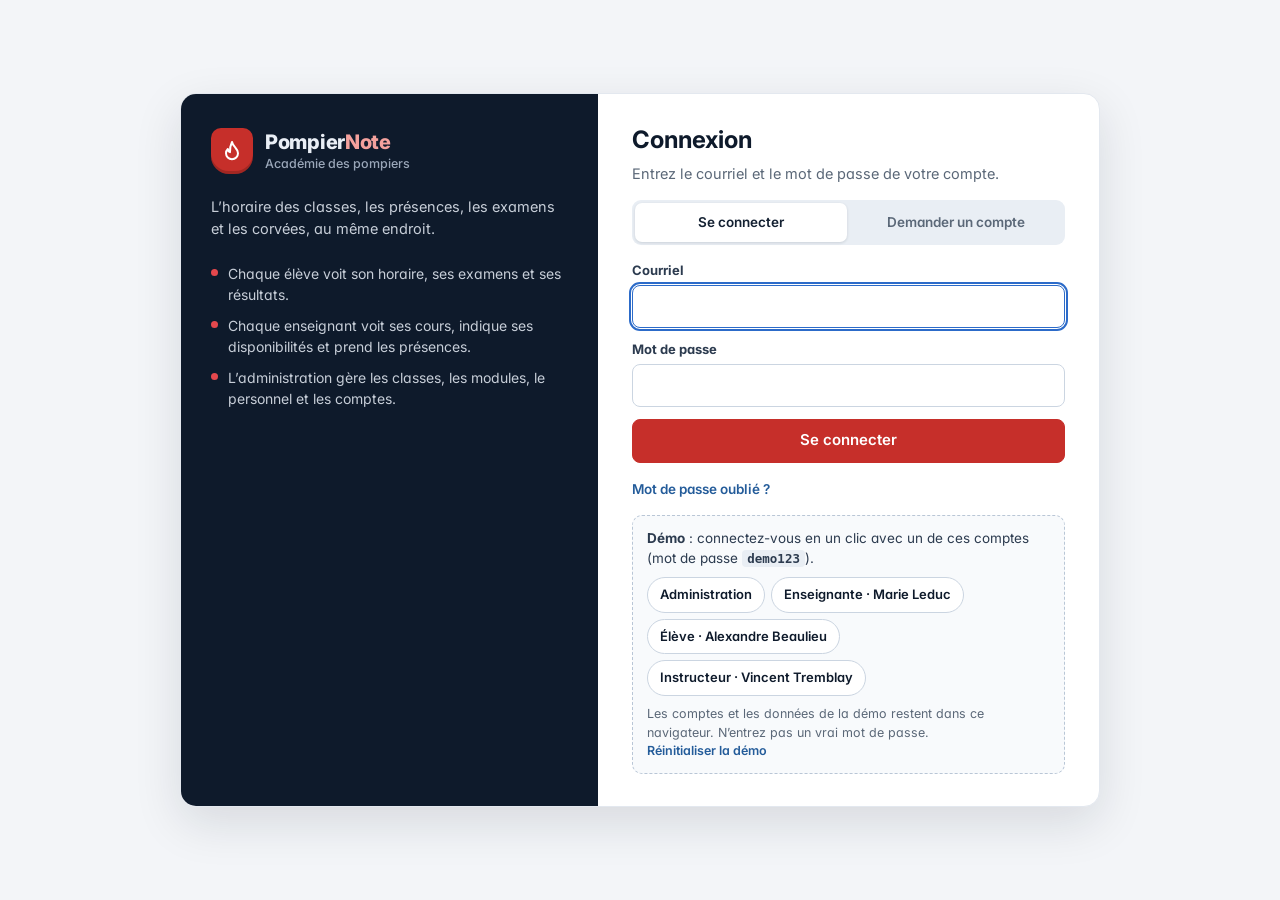
==== index.html @ ebeb412e "Stock : équipement prêté, matériel et inspections, consommables, ventes - Nouveau menu Stock (admini" ====
<!doctype html>
<html lang="fr">
<head>
<meta charset="utf-8">
<meta name="viewport" content="width=device-width,initial-scale=1,viewport-fit=cover">
<title>PompierNote</title>
<meta name="description" content="Horaire, présences, examens et stock de l’Académie des pompiers.">
</head>
<body>
<script src="config.js"></script>
<script src="site/connexion.js"></script>
<script type="module" src="site/firebase.js"></script>
<title>PompierNote</title>
<link rel="preconnect" href="https://fonts.googleapis.com">
<link rel="preconnect" href="https://fonts.gstatic.com" crossorigin>
<link rel="stylesheet" href="https://fonts.googleapis.com/css2?family=Inter:wght@400;500;600;700;800&amp;display=swap">
<style>
:root{
  /* PompierNote v2 : menu marine, fond gris très clair, cartes blanches à coins arrondis, un seul rouge. Thème clair seulement. */
  color-scheme:light;
  --side:#0E1A2B; --side-ink:#E9EEF5; --side-soft:#B9C4D3; --side-muted:#7F8DA3; --side-line:#1F2E44; --side-hover:#162539; --side-active:#1D2F4A;
  --bg:#F3F5F8; --surface:#FFFFFF; --surface-2:#F8FAFC; --head:#F8FAFC; --head-ink:#52627A; --row-ink:#16294A;
  --ink:#0E1A2B; --ink-2:#334256; --muted:#617086; --line:#E3E8EF; --line-2:#EDF1F6; --line-strong:#CBD4E0; --role:#0E1A2B; --role-bg:#EDF1F6;
  --accent:#C62F2A; --accent-hover:#AD2722; --accent-ink:#FFFFFF; --eyebrow:#617086; --today:#C62F2A; --focus:#2563EB;
  --ok:#17784E; --ok-bg:#DDF5E8; --warn:#93580C; --warn-bg:#FFEDCC; --bad:#B42F3A; --bad-bg:#FDE3E4; --info:#245C9A; --info-bg:#DFEBFC; --off:#5A6676; --off-bg:#E7EAEE;
  --font:"Inter",system-ui,-apple-system,"Segoe UI",Roboto,Arial,sans-serif;
  --r:12px; --r-sm:8px;
  --shadow-sm:0 1px 2px rgba(14,26,43,.05),0 1px 3px rgba(14,26,43,.07);
  --shadow:0 16px 48px rgba(14,26,43,.22);
}
*{box-sizing:border-box}
[hidden]{display:none!important}
body{margin:0;background:var(--bg);color:var(--ink);font:14px/1.5 var(--font);-webkit-font-smoothing:antialiased;font-feature-settings:"cv11"}
body.lock{overflow:hidden}
button,input,select,textarea{font:inherit;color:inherit}
button{cursor:pointer}
:focus-visible{outline:2px solid var(--focus);outline-offset:2px}
.ic{width:18px;height:18px;flex:none}
.vh{position:absolute;width:1px;height:1px;overflow:hidden;clip:rect(0 0 0 0);white-space:nowrap}
.k0{--card:#EDF4FE;--chip:#DCEAFD;--chip-ink:#275F9D;--bar:#7AA9E3}
.k1{--card:#FFF6E6;--chip:#FFEBC7;--chip-ink:#995D12;--bar:#E5A84B}
.k2{--card:#F5EFFE;--chip:#EADCFC;--chip-ink:#7043A5;--bar:#A982DB}
.k3{--card:#FDF0F6;--chip:#FBDCEC;--chip-ink:#A3326B;--bar:#DA7BA8}
.k4{--card:#F8F6E8;--chip:#F0EAC2;--chip-ink:#6F6311;--bar:#C2B04A}
.k5{--card:#EBF8F6;--chip:#D2F1EC;--chip-ink:#146C62;--bar:#4DB3A5}
.k6{--card:#EDF9F2;--chip:#D7F6E6;--chip-ink:#1C7951;--bar:#56B486}
.k7{--card:#F0F3F8;--chip:#E1E7F2;--chip-ink:#546C91;--bar:#9AA8BD}
.kx{--card:#FFF0F1;--chip:#FFE0E1;--chip-ink:#B1353F;--bar:#E26A70}
.role-chip{display:inline-flex;align-items:center;margin-left:6px;padding:1px 6px;border-radius:4px;font-size:11px;font-weight:700;background:#FFF1E0;color:#995D12;vertical-align:1px}
/* Coquille : menu marine à gauche, barre de titre blanche en haut, contenu sur fond gris très clair */
.app{display:grid;grid-template-columns:252px minmax(0,1fr);min-height:100vh;transition:grid-template-columns .22s ease}
.app.side-mini{grid-template-columns:72px minmax(0,1fr)}
@media (prefers-reduced-motion: reduce){.app{transition:none}}
.sidebar{background:var(--side);color:var(--side-ink);display:flex;flex-direction:column;padding:0 14px;position:sticky;top:0;height:100vh;overflow-y:auto;scrollbar-width:thin;scrollbar-color:var(--side-line) transparent}
.brand{display:flex;align-items:center;gap:12px;padding:22px 4px 18px;color:#FFFFFF;font-weight:800;font-size:17px;letter-spacing:-.01em;line-height:1.2;min-width:0}
.brand>div{min-width:0;overflow-wrap:anywhere}
.brand .bn{white-space:nowrap;font-size:18px;letter-spacing:-.015em}
.brand .bn i{font-style:normal;color:#F3A19D}
.brand small{display:block;margin-top:2px;font-size:12px;letter-spacing:0;color:var(--side-muted);font-weight:500;white-space:nowrap;overflow:hidden;text-overflow:ellipsis}
.brand-icon{width:40px;height:44px;border-radius:10px 10px 18px 18px;background:var(--accent);display:grid;place-items:center;flex:none;color:#FFFFFF;box-shadow:inset 0 -3px 0 rgba(0,0,0,.18)}
.brand-icon svg{width:22px;height:22px}
.ws-label{display:inline-flex;align-self:flex-start;margin:0 4px 6px;padding:3px 9px;border-radius:999px;background:var(--side-hover);color:var(--side-soft);letter-spacing:.08em;font-size:10.5px;font-weight:700;text-transform:uppercase}
.nav{list-style:none;margin:0;padding:0;display:flex;flex-direction:column;gap:2px}
.nav-sec{padding:16px 12px 6px;color:var(--side-muted);font-size:10.5px;font-weight:700;letter-spacing:.12em;text-transform:uppercase}
.nav-sec:first-child{padding-top:10px}
.nav button{position:relative;display:flex;align-items:center;gap:11px;width:100%;padding:9px 12px;border:0;border-radius:var(--r-sm);background:none;color:var(--side-soft);font-size:14px;font-weight:500;text-align:left}
.nav button .ic{opacity:.85}
.nav button:hover{background:var(--side-hover);color:#FFFFFF}
.nav button[aria-current="page"]{background:var(--side-active);color:#FFFFFF;font-weight:600}
.nav button[aria-current="page"] .ic{opacity:1;color:#F3A19D}
.nav button[aria-current="page"]::before{content:"";position:absolute;left:-14px;top:9px;bottom:9px;width:3px;border-radius:0 3px 3px 0;background:var(--accent)}
.person{border-top:1px solid var(--side-line);display:flex;align-items:center;gap:10px;padding:14px 4px 18px;font-size:12px;color:var(--side-ink)}
.person b{display:block;font-size:13px}
.person small{display:block;color:var(--side-muted);margin-top:2px;font-size:12px}
.content{min-width:0;padding:0 clamp(16px,2.4vw,32px) 56px;display:flex;flex-direction:column;gap:18px}
/* Menu rétractable */
.side-toggle{margin-top:auto;margin-bottom:6px;display:flex;align-items:center;gap:11px;width:100%;padding:9px 12px;border:0;border-radius:var(--r-sm);background:none;color:var(--side-muted);font-size:13px;text-align:left}
.nav+.side-toggle{margin-top:auto;padding-top:9px}
.side-toggle:hover{background:var(--side-hover);color:#FFFFFF}
.side-toggle .ic{transition:transform .2s}
.side-mini .sidebar{padding:0 10px}
.side-mini .brand{justify-content:center;padding-inline:0}
.side-mini .brand>div,.side-mini .ws-label,.side-mini .person>div,.side-mini .nav-sec{display:none}
.side-mini .nav button,.side-mini .side-toggle{justify-content:center;padding-inline:0;position:relative}
.side-mini .nav button>span,.side-mini .side-toggle>span{position:absolute;width:1px;height:1px;overflow:hidden;clip:rect(0 0 0 0);white-space:nowrap}
.side-mini .nav button[aria-current="page"]::before{left:-10px}
.side-mini .side-toggle .ic{transform:rotate(180deg)}
.side-mini .person{justify-content:center;padding-inline:0}
@media (prefers-reduced-motion: reduce){.side-toggle .ic{transition:none}}
/* Bandeau et profils */
.banner{display:flex;flex-wrap:wrap;align-items:center;justify-content:space-between;gap:12px 20px;background:var(--surface);border:1px solid var(--line);border-left:3px solid var(--accent);border-radius:var(--r);padding:12px 12px 12px 16px;box-shadow:var(--shadow-sm)}
.banner strong{display:block;font-size:15px;color:var(--ink)}
.banner p{margin:3px 0 0;color:var(--muted);font-size:13px}
.banner>div:first-child{min-width:0;flex:1 1 280px}
.roles{display:inline-flex;gap:3px;padding:3px;background:var(--role-bg);border-radius:10px}
.roles button{border:0;background:none;padding:8px 15px;border-radius:var(--r-sm);font-weight:600;font-size:14px;color:var(--muted)}
.roles button:hover{color:var(--ink)}
.roles button[aria-pressed="true"]{background:var(--role);color:#FFFFFF;box-shadow:var(--shadow-sm)}
/* Bandeau de démonstration (profils + données d’exemple) : se replie, le choix est retenu */
.demo{display:grid;grid-template-rows:1fr;transition:grid-template-rows .26s ease,opacity .2s ease,margin .26s ease}
.demo-in{min-height:0;overflow:hidden;display:flex;flex-direction:column;gap:12px;padding:1px 1px 3px}
.demo.is-hidden{grid-template-rows:0fr;opacity:0;margin-bottom:-18px;visibility:hidden;transition:grid-template-rows .26s ease,opacity .2s ease,margin .26s ease,visibility 0s .26s}
.demo.is-hidden .demo-in{padding:0}
.demo-hide{display:inline-flex;align-items:center;gap:7px;min-height:38px;padding:0 13px;border:1px solid var(--line);border-radius:var(--r-sm);background:var(--surface);color:var(--muted);font-size:13px;font-weight:600;flex:none}
.demo-hide:hover{color:var(--ink);border-color:var(--line-strong);background:var(--surface-2)}
.head-side{display:flex;flex-wrap:wrap;align-items:center;gap:8px 10px}
.demo-show{display:inline-flex;align-items:center;gap:6px;min-height:34px;padding:0 12px;border:1px solid var(--line);border-radius:999px;background:var(--surface);color:var(--muted);font-size:12px;font-weight:600}
.demo-show:hover{color:var(--ink);border-color:var(--line-strong)}
.demo-hide .ic,.demo-show .ic{width:15px;height:15px}
@media (prefers-reduced-motion: reduce){.demo,.demo.is-hidden{transition:none}}
.notices{display:flex;flex-direction:column;gap:8px}
.notices:empty{display:none}
.notice{display:flex;flex-wrap:wrap;align-items:center;gap:8px 16px;padding:11px 14px;border-radius:var(--r);border:1px solid var(--line);background:var(--surface);font-size:14px;box-shadow:var(--shadow-sm)}
.notice.warn{border-color:#F1D39C;background:#FFF8EA}
.notice p{margin:0;flex:1 1 280px;min-width:0}
.notice ul{margin:4px 0 0;padding-left:18px;flex-basis:100%}
/* Barre de titre : bande blanche en haut du contenu, titre à gauche, cloche et actions à droite */
.page-heading{display:flex;justify-content:space-between;align-items:center;gap:10px 20px;flex-wrap:wrap;margin:0 calc(-1 * clamp(16px,2.4vw,32px));padding:16px clamp(16px,2.4vw,32px);background:var(--surface);border-bottom:1px solid var(--line);min-height:72px}
.page-heading h1{margin:0;font-size:22px;font-weight:700;letter-spacing:-.015em;line-height:1.2;color:var(--ink);text-wrap:balance}
.page-heading p{margin:3px 0 0;color:var(--muted);font-size:13.5px}
/* Boutons et champs */
.btn{min-height:40px;padding:8px 15px;border:1px solid var(--line);border-radius:var(--r-sm);background:var(--surface);box-shadow:0 1px 2px rgba(14,26,43,.05);font-size:13.5px;font-weight:600;color:var(--ink);transition:background .12s,border-color .12s,box-shadow .12s;display:inline-flex;align-items:center;justify-content:center;gap:8px;white-space:nowrap}
.btn:hover{background:var(--surface-2);border-color:var(--line-strong)}
.btn.primary{background:var(--accent);border-color:var(--accent);color:var(--accent-ink);box-shadow:0 1px 2px rgba(198,47,42,.25),inset 0 1px 0 rgba(255,255,255,.12)}
.btn.primary:hover{background:var(--accent-hover);border-color:var(--accent-hover)}
.btn.danger{color:var(--bad);border-color:#EBB7BC;background:var(--surface)}
.btn.danger:hover{background:var(--bad-bg)}
.btn.ghost{border-color:transparent;background:none;box-shadow:none;color:var(--muted)}
.btn.ghost:hover{color:var(--ink);background:var(--role-bg)}
.btn.sm{min-height:34px;padding:6px 11px}
.btn:disabled{opacity:.45;cursor:not-allowed}
.btn .ic{width:16px;height:16px}
.icon-btn{width:40px;height:40px;border:1px solid var(--line);border-radius:var(--r-sm);box-shadow:0 1px 2px rgba(14,26,43,.05);background:var(--surface);display:inline-grid;place-items:center;color:var(--ink);flex:none}
.icon-btn:hover{background:var(--surface-2)}
.icon-btn:disabled{opacity:.4;cursor:not-allowed}
select,.search{min-height:40px;border:1px solid var(--line-strong);border-radius:var(--r-sm);background:var(--surface);padding:0 10px;font-size:14px;color:var(--ink);min-width:0;max-width:100%}
.search{padding-left:12px;width:260px}
select:hover,.search:hover{border-color:#B5C0CE}
.seg{display:inline-flex;gap:2px;padding:3px;background:var(--role-bg);border-radius:var(--r);flex-wrap:wrap}
.seg button{border:0;background:none;padding:7px 13px;border-radius:var(--r-sm);font-size:13px;font-weight:600;color:var(--muted)}
.seg button:hover{color:var(--ink)}
.seg button[aria-pressed="true"]{background:var(--surface);color:var(--ink);box-shadow:0 1px 2px rgba(14,26,43,.08),0 1px 4px rgba(14,26,43,.08)}
/* Barre d’outils */
.toolbar{display:flex;flex-wrap:wrap;align-items:center;gap:10px}
.toolbar .grow{flex:1 1 0}
.weeknav{display:flex;align-items:center;gap:8px;flex-wrap:wrap}
.range{min-height:40px;display:inline-flex;align-items:center;padding:0 14px;border:1px solid var(--line);border-radius:var(--r-sm);box-shadow:0 1px 2px rgba(14,26,43,.05);background:var(--surface);font-weight:700;font-size:14px;color:var(--ink);white-space:nowrap}
.summary{display:flex;flex-wrap:wrap;gap:4px 20px;margin:0;font-size:14px;color:var(--muted)}
.summary b{color:var(--ink);font-size:16px;margin-right:4px}
.summary .need b{color:var(--warn)}
/* Étiquettes */
.chip{display:inline-flex;align-items:center;padding:3px 9px;border-radius:999px;font-size:11.5px;font-weight:700;line-height:1.25;white-space:nowrap;background:var(--chip,#E1E7F2);color:var(--chip-ink,#546C91);font-variant-numeric:tabular-nums;flex:none}
.chip.ok{background:var(--ok-bg);color:var(--ok)}
.chip.warn{background:var(--warn-bg);color:var(--warn)}
.chip.bad,.chip.exam{background:var(--bad-bg);color:var(--bad)}
.chip.info{background:var(--info-bg);color:var(--info)}
.chip.off{background:var(--off-bg);color:var(--off)}
.chip.today{background:var(--accent);color:var(--accent-ink)}
/* Tableau de la semaine */
.week{display:grid;grid-template-columns:104px repeat(5,minmax(0,1fr));background:var(--surface);border:1px solid var(--line);border-radius:var(--r);overflow:hidden}
.wk-row{display:contents}
.wk-corner,.wk-day{background:var(--head);color:var(--head-ink);border-bottom:1px solid var(--line);padding:12px 6px;font-size:13px;font-weight:700;text-align:center}
.wk-corner{text-align:left;padding-left:12px;font-size:11px;text-transform:uppercase;letter-spacing:.06em}
.wk-day.is-today{box-shadow:inset 0 -3px var(--today)}
.wk-class{background:var(--surface-2);border-bottom:1px solid var(--line-2);padding:12px;display:flex;flex-direction:column;color:var(--row-ink);font-weight:700;font-size:17px;line-height:1.2;min-width:0;overflow-wrap:anywhere}
.wk-class small{color:var(--muted);font-size:11px;font-weight:500;margin-bottom:2px}
.day-head{font-size:16px}
.day-head small{text-transform:capitalize;font-size:12px;font-weight:700}
.day-head.is-today{box-shadow:inset 3px 0 var(--today)}
.wk-day.day-col{padding:0}
.day-pick{display:flex;flex-direction:column;align-items:center;justify-content:center;width:100%;height:100%;padding:12px 6px;border:0;background:none;font:inherit;font-weight:700;color:inherit;cursor:pointer}
.day-pick:hover{background:#E4ECF6}
.day-pick small{font-size:11px;font-weight:600;margin-top:2px}
.wk-day.day-col.on{background:#E8F0FA;box-shadow:inset 0 -3px var(--role)}
.wk-day-range{min-width:190px;text-transform:none}
.wk-cell{border-bottom:1px solid var(--line-2);border-left:1px solid var(--line-2);padding:8px;display:flex;flex-direction:column;gap:8px;min-width:0}
.wk-cell.is-today{background:#F9FBFF}
.week>.wk-row:last-child>*{border-bottom:0}
.cell-note{margin:0;padding:10px 6px;font-size:13px;color:#8E9AAB}
.cc{display:flex;flex-direction:column;gap:4px;width:100%;padding:9px 11px 10px;border:1px solid transparent;border-left:3px solid var(--bar,#9AA8BD);border-radius:var(--r-sm);background:var(--card,#F1F4F9);text-align:left;color:var(--ink);min-width:0;transition:border-color .15s,box-shadow .15s}
button.cc:hover{border-top-color:#C8D3DF;border-right-color:#C8D3DF;border-bottom-color:#C8D3DF;box-shadow:0 2px 8px rgba(20,33,50,.09)}
.cc-top{display:flex;flex-wrap:wrap;align-items:center;justify-content:space-between;gap:3px 8px}
.cc-time{font-size:12.5px;font-weight:700;color:var(--chip-ink,var(--muted));font-variant-numeric:tabular-nums;white-space:nowrap}
.cc-kind{padding:2px 8px;border-radius:999px;background:var(--chip,#E1E7F2);color:var(--chip-ink,#546C91);font-size:11px;font-weight:700;line-height:1.3;white-space:nowrap}
.cc-foot{display:flex;flex-wrap:wrap;align-items:center;gap:4px 8px;margin-top:4px;padding-top:6px;border-top:1px solid rgba(20,33,50,.08)}
.cc-st{display:inline-flex;align-items:center;gap:6px;font-size:12px;font-weight:600;color:var(--muted);white-space:nowrap}
.cc-st::before{content:"";width:7px;height:7px;border-radius:50%;background:currentColor;flex:none}
.cc-st.ok{color:var(--ok)}
.cc-st.warn{color:var(--warn)}
.cc-st.info{color:var(--info)}
.cc-st.bad{color:var(--bad)}
.cc-flag{margin-left:auto;padding:1px 7px;border:1px solid var(--line-strong);border-radius:5px;background:rgba(255,255,255,.65);font-size:11px;font-weight:700;color:var(--ink-2);white-space:nowrap}
.cc-st+.cc-flag,.cc-flag+.cc-flag{margin-left:0}
.cc-tags{display:flex;flex-wrap:wrap;gap:4px;align-items:center}
.cc strong{font-size:14px;font-weight:700;line-height:1.3;color:var(--ink);overflow-wrap:break-word;margin-top:2px}
.cc-meta{font-size:12.5px;color:var(--muted);line-height:1.35;overflow-wrap:anywhere}
.cc.cancelled{background:#F2F3F5}
.cc.cancelled strong{text-decoration:line-through;color:var(--muted)}
.cc.offday{background:#F0F3F8}
.cc.exam{background:#FFF0F1}
@media (prefers-reduced-motion: reduce){.cc{transition:none}}
.daytabs{display:none;grid-template-columns:repeat(5,minmax(0,1fr));gap:6px}
.daytabs.show{display:grid}
.daytabs button{display:flex;flex-direction:column;align-items:center;padding:7px 4px;border:1px solid var(--line);border-radius:var(--r-sm);background:var(--surface);color:var(--muted);font-size:12px;min-width:0}
.daytabs strong{font-size:18px;color:var(--ink);line-height:1.15}
.daytabs button[aria-pressed="true"]{background:var(--role);border-color:var(--role);color:#FFFFFF}
.daytabs button[aria-pressed="true"] strong{color:#FFFFFF}
.daytabs .is-today:not([aria-pressed="true"]){border-color:var(--today)}
.daytabs .mark{width:6px;height:6px;border-radius:50%;background:var(--ok);margin-top:3px}
/* Panneaux, tableaux, indicateurs */
.panels{display:grid;grid-template-columns:repeat(auto-fit,minmax(min(100%,300px),1fr));gap:12px;align-items:start}
.panel,.page-panel{background:var(--surface);border:1px solid var(--line);border-radius:var(--r);padding:18px 20px;min-width:0;box-shadow:var(--shadow-sm)}
.page-panel{display:flex;flex-direction:column;gap:16px}
.narrow{max-width:860px}
.panel h2{margin:0 0 12px;font-size:15px;font-weight:700;letter-spacing:-.005em;color:var(--ink)}
.panel p{margin:0 0 8px}
.big{font-weight:700;font-size:30px;line-height:1;margin:0 0 8px;font-variant-numeric:tabular-nums}
.big span{font-size:18px;color:var(--muted)}
.meter{height:7px;background:var(--role-bg);border-radius:999px;overflow:hidden;margin-bottom:8px}
.meter i{display:block;height:100%;background:var(--ok)}
.kpis{display:grid;grid-template-columns:repeat(auto-fit,minmax(min(100%,170px),1fr));gap:12px}
.kpi{background:var(--surface);border:1px solid var(--line);border-radius:var(--r);padding:16px 18px;min-width:0;box-shadow:var(--shadow-sm)}
.kpi span{display:block;font-size:11px;font-weight:700;text-transform:uppercase;letter-spacing:.09em;color:var(--muted)}
.kpi b{display:block;font-size:28px;margin-top:6px;color:var(--ink);font-variant-numeric:tabular-nums;line-height:1.1}
.kpi small{display:block;color:var(--muted);font-size:13px;margin-top:3px}
.kpi.need b{color:var(--warn)}
.tbl-wrap{overflow-x:auto;background:var(--surface);border:1px solid var(--line);border-radius:var(--r);box-shadow:var(--shadow-sm)}
table.tbl{width:100%;border-collapse:collapse;min-width:640px}
.tbl th{background:var(--head);color:var(--head-ink);font-size:11px;font-weight:600;text-transform:uppercase;letter-spacing:.07em;text-align:left;padding:11px 20px;border-bottom:1px solid var(--line);white-space:nowrap}
.tbl td{padding:12px 20px;border-bottom:1px solid var(--line-2);vertical-align:middle;font-size:14.5px}
.tbl tr:last-child td{border-bottom:0}
.tbl tr.row-link{cursor:pointer}
.tbl tr.row-link:hover td{background:var(--surface-2)}
.tbl tr.row-link:hover .link{text-decoration:underline}
.tbl .num{text-align:right;font-variant-numeric:tabular-nums;white-space:nowrap}
.tbl th.num{text-align:right}
.tbl select{min-height:34px;font-size:13px}
.hr-tbl th,.hr-tbl td{padding-left:12px;padding-right:12px}
.hr-tbl th:first-child,.hr-tbl td:first-child{padding-left:20px}
.hr-tbl th.on,.hr-tbl td.on{background:var(--role-bg)}
.hr-tbl tr.row-link:hover td.on{background:var(--role-bg)}
.hr-m{border:0;background:none;font:inherit;color:inherit;text-transform:inherit;letter-spacing:inherit;padding:5px 8px;margin:-5px -8px;border-radius:var(--r-sm);cursor:pointer}
.hr-m:hover{background:var(--surface)}
.hr-m[aria-pressed="true"]{background:var(--surface);color:var(--ink);box-shadow:inset 0 0 0 1px var(--role)}
.hr-tot td{font-weight:700;background:var(--head);border-top:1px solid var(--line)}
.hr-tot td.on{background:var(--role-bg)}
.bell{position:relative;width:40px;height:40px;border:1px solid var(--line);border-radius:var(--r-sm);box-shadow:0 1px 2px rgba(14,26,43,.05);background:var(--surface);display:inline-grid;place-items:center;color:var(--ink-2);flex:none}
.bell:hover{background:var(--surface-2);color:var(--ink)}
.bell .ic{width:19px;height:19px}
.bell-n{position:absolute;top:-5px;right:-5px;min-width:19px;height:19px;padding:0 5px;border-radius:999px;background:var(--bad);color:#FFFFFF;font-size:11.5px;font-weight:700;font-style:normal;line-height:19px;text-align:center}
.nf-list{list-style:none;margin:0;padding:0;display:flex;flex-direction:column;gap:8px}
.nf-row{display:flex;flex-direction:column;gap:6px;width:100%;padding:12px 14px;border:1px solid var(--line);border-radius:var(--r);background:var(--surface);text-align:left;font:inherit;color:var(--ink);cursor:pointer}
.nf-row:hover{background:var(--surface-2)}
.nf-row.new{border-color:var(--role);box-shadow:inset 3px 0 0 var(--role)}
.nf-h{display:flex;align-items:center;justify-content:space-between;gap:10px}
.nf-h small{font-size:12.5px;color:var(--muted);white-space:nowrap}
.nf-tx{font-size:14.5px;line-height:1.4}
#print-root{display:none}
@media print{body.printing{background:#fff}body.printing>*:not(#print-root){display:none!important}body.printing>#print-root{display:block}}
.pr-btns{display:flex;flex-wrap:wrap;gap:8px}
.cp-box{margin-top:16px;padding-top:14px;border-top:1px solid var(--line-2)}
.link{background:none;border:0;padding:0;font-weight:700;color:var(--ink);text-align:left}
.link:hover{text-decoration:underline;color:var(--head-ink)}
.help{font-size:13px;color:var(--muted);margin:0}
.muted{color:var(--muted)}
.sm{font-size:13px}
.list{display:flex;flex-direction:column}
.lrow{display:grid;grid-template-columns:62px minmax(0,1fr) auto;gap:10px;align-items:center;width:100%;padding:10px 0;background:none;border:0;text-align:left;color:var(--ink)}
.lrow+.lrow{border-top:1px solid var(--line-2)}
button.lrow:hover .ti{text-decoration:underline}
.lrow.cancelled .ti{text-decoration:line-through;color:var(--muted)}
.when{font-weight:700;font-size:15px;line-height:1.1;font-variant-numeric:tabular-nums}
.when small{display:block;font-weight:400;font-size:12px;color:var(--muted);margin-top:2px}
.what{min-width:0;display:flex;flex-direction:column;gap:2px}
.what .ti{font-weight:700;font-size:14px}
.what .sub{color:var(--muted);font-size:13px}
.next{display:flex;flex-direction:column;gap:6px}
.next .nx-t{font-weight:700;font-size:22px;line-height:1.2;margin:0;text-wrap:balance}
.next .nx-w{font-weight:600;color:var(--ink-2)}
.tl{list-style:none;margin:0;padding:0}
.tl li{display:grid;grid-template-columns:52px minmax(0,1fr) auto;gap:16px;align-items:center;padding:10px 0;border-top:1px solid var(--line-2)}
.tl li:first-child{border-top:0}
.tl .d{font-weight:700;font-variant-numeric:tabular-nums}
.tl .d small{display:block;color:var(--muted);font-weight:400;font-size:12px}
.tl .t{min-width:0}
.tl .t b{display:block;font-size:15px}
.tl .t span{color:var(--muted);font-size:13px}
.tl li.past{opacity:.55}
.empty{padding:40px 20px;text-align:center;background:var(--surface);border:1px dashed var(--line-strong);border-radius:var(--r)}
.empty h2{font-size:19px;font-weight:700;letter-spacing:-.01em;margin:0 0 6px}
.empty p{margin:0 auto 14px;max-width:52ch;color:var(--muted)}
.steps{text-align:left;max-width:52ch;margin:0 auto 18px;padding-left:22px;display:flex;flex-direction:column;gap:6px}
.row{display:flex;flex-wrap:wrap;gap:8px;align-items:center}
.empty .row{justify-content:center}
.two{display:grid;grid-template-columns:minmax(0,1.4fr) minmax(0,1fr);gap:14px;align-items:start}
.stackp{display:flex;flex-direction:column;gap:14px;min-width:0}
/* Les grands blocs blancs ont la même ombre légère que les panneaux */
.boardbox,.cl-list,.xm-tile,.md-m,.fiche-list,.ctl{box-shadow:var(--shadow-sm)}
/* Tiroir */
.scrim{position:fixed;inset:0;background:rgba(20,33,50,.45);z-index:20}
.drawer{position:fixed;top:0;right:0;bottom:0;width:min(560px,100%);background:var(--surface);z-index:21;overflow-y:auto;box-shadow:var(--shadow);animation:slide .18s ease-out;display:flex;flex-direction:column}
@keyframes slide{from{transform:translateX(24px);opacity:.6}to{transform:none;opacity:1}}
@media (prefers-reduced-motion: reduce){.drawer{animation:none}}
.dr-top{display:flex;align-items:flex-start;gap:12px;justify-content:space-between;padding:calc(20px + env(safe-area-inset-top,0px)) 24px 0}
.dr-tt{min-width:0}
.eyebrow{margin:0;font-weight:700;text-transform:uppercase;letter-spacing:.14em;color:var(--eyebrow);font-size:11px}
.dr-top h2{margin:6px 0 0;font-weight:700;font-size:22px;line-height:1.2;display:flex;align-items:center;gap:8px;flex-wrap:wrap;color:var(--ink)}
.dr-sub{margin:6px 0 0;color:var(--muted);font-size:14px}
.dr-body{padding:18px 24px 24px;display:flex;flex-direction:column;gap:16px;flex:1}
.dr-sec{display:flex;flex-direction:column;gap:8px}
.dr-sec h3,.dr-h3{margin:0;font-weight:700;font-size:16px}
.dr-foot{position:sticky;bottom:0;background:var(--surface);border-top:1px solid var(--line);padding:12px 24px calc(12px + env(safe-area-inset-bottom,0px));display:flex;gap:8px 10px;flex-wrap:wrap;align-items:center;z-index:2}
.dr-foot p{margin:0;flex:1 1 200px;font-size:14px}
.state{font-size:13px;color:var(--muted)}
.state.dirty{color:var(--warn);font-weight:700}
.sess-box{border:1px solid var(--line);border-radius:var(--r);padding:12px 14px;display:flex;flex-direction:column;gap:10px;background:var(--surface-2)}
.sess-box p{margin:0}
.sess-box .per-lg{font-weight:700;font-size:16px}
.sb-head{display:flex;flex-direction:column;gap:7px}
.sb-chips{display:flex;flex-wrap:wrap;gap:6px}
.sb-chips .chore-chip{margin-left:0}
.sb-facts{grid-template-columns:repeat(auto-fit,minmax(130px,1fr));gap:10px 14px}
.sb-facts dd{font-size:14px}
.sb-h3{margin:6px 0 0;padding-top:10px;border-top:1px solid var(--line);font-size:12px;font-weight:700;text-transform:uppercase;letter-spacing:.07em;color:var(--muted)}
.facts{display:grid;grid-template-columns:1fr 1fr;gap:14px 16px;margin:0}
.facts dt{font-size:11px;text-transform:uppercase;letter-spacing:.1em;color:var(--muted);font-weight:700}
.facts dd{margin:3px 0 0;font-weight:700;font-size:15px;overflow-wrap:anywhere}
.wlist{list-style:none;margin:0;padding:0;display:flex;flex-direction:column;gap:5px;font-variant-numeric:tabular-nums}
.wlist li{display:flex;gap:10px}
.wlist .d{font-weight:700;min-width:44px}
/* Présences */
.att-sum{display:flex;flex-wrap:wrap;gap:6px}
.att-list{list-style:none;margin:0;padding:0;display:flex;flex-direction:column}
.att-list li{display:flex;align-items:center;gap:10px;padding:8px 0;border-top:1px solid var(--line-2)}
.att-list li:first-child{border-top:0}
.att-list .nm{flex:1;min-width:0;font-weight:600;font-size:15px;overflow-wrap:anywhere}
.att-list .nm small{display:block;font-weight:400;font-size:12px;color:var(--muted)}
.att-btns{display:inline-flex;gap:4px;flex:none;flex-wrap:wrap;justify-content:flex-end}
.ab{font-weight:700;font-size:13px;border:1px solid var(--line);background:var(--surface);color:var(--muted);border-radius:var(--r-sm);padding:6px 9px;min-width:36px}
.ab:hover{color:var(--ink);border-color:var(--line-strong)}
.ab .abbr{display:none}
.ab-P[aria-pressed="true"]{background:var(--ok);border-color:var(--ok);color:#FFFFFF}
.ab-A[aria-pressed="true"]{background:var(--bad);border-color:var(--bad);color:#FFFFFF}
.ab-R[aria-pressed="true"],.ab-C[aria-pressed="true"]{background:var(--warn);border-color:var(--warn);color:#FFFFFF}
.ab-M[aria-pressed="true"],.ab-F[aria-pressed="true"]{background:var(--info);border-color:var(--info);color:#FFFFFF}
/* Formulaires */
form{display:flex;flex-direction:column;gap:12px;margin:0}
.field{display:flex;flex-direction:column;gap:5px;font-size:13px;color:var(--ink-2);font-weight:600;min-width:0}
.field input,.field select,.field textarea{border:1px solid var(--line-strong);border-radius:var(--r-sm);background:var(--surface);padding:9px 10px;font-size:15px;font-weight:400;color:var(--ink);width:100%;min-width:0;min-height:40px}
.field textarea{min-height:76px;resize:vertical}
fieldset{border:1px solid var(--line);border-radius:var(--r);padding:8px 12px 12px;margin:0;min-width:0;display:flex;flex-direction:column;gap:10px}
legend{font-size:13px;color:var(--ink-2);font-weight:600;padding:0 4px}
.grid2{display:grid;grid-template-columns:1fr 1fr;gap:10px}
.grid-code{display:grid;grid-template-columns:minmax(0,1fr) 110px;gap:10px}
.slot{display:grid;grid-template-columns:1.3fr 1fr 1fr 1fr auto;gap:8px;align-items:end}
.slot-times{grid-column:1/-1;display:grid;grid-template-columns:repeat(2,minmax(0,170px));gap:8px}
.swatches{display:flex;flex-wrap:wrap;gap:8px}
.sw{position:relative;cursor:pointer;display:inline-flex}
.sw input{position:absolute;inset:0;opacity:0;margin:0;cursor:pointer}
.sw-dot{display:block;width:28px;height:28px;border-radius:50%;background:var(--chip-ink);border:3px solid var(--surface);box-shadow:0 0 0 1px var(--line-strong)}
.sw input:checked+.sw-dot{box-shadow:0 0 0 2px var(--ink)}
.sw input:focus-visible+.sw-dot{outline:2px solid var(--focus);outline-offset:3px}
.inline-add{flex-direction:row;flex-wrap:wrap;align-items:flex-end;gap:8px}
.inline-add .field{flex:1 1 170px}
.form-err{color:var(--bad);font-size:14px;margin:0;font-weight:700}
.t-head{display:flex;align-items:center;justify-content:space-between;gap:8px;flex-wrap:wrap}
.plist{list-style:none;margin:0;padding:0;display:flex;flex-direction:column}
.plist li{display:flex;align-items:center;justify-content:space-between;gap:8px;padding:6px 0;border-top:1px solid var(--line-2);font-size:14px}
.plist li:first-child{border-top:0}
.x{width:30px;height:30px;border:1px solid transparent;border-radius:var(--r-sm);background:none;color:var(--muted);font-size:18px;line-height:1;flex:none}
.x:hover{border-color:var(--line-strong);color:var(--bad)}
.confirm{display:flex;flex-direction:column;gap:8px;padding:10px 12px;border-radius:var(--r);background:#FFF5F5;border:1px solid #F1C4C8}
.confirm p{margin:0;font-size:14px}
.sec-title{margin:0;font-size:16px;font-weight:700}
.access{list-style:none;margin:0;padding:0;display:flex;flex-direction:column;gap:8px;font-size:14px}
.access li{display:grid;grid-template-columns:120px minmax(0,1fr);gap:10px}
/* Bande d’agrandissement (reprise de l’Encyclopédie de Sky-Helper) : ▶ agrandit, ◀ réduit */
.boardbox{display:flex;background:var(--surface);border:1px solid var(--line);border-radius:var(--r);overflow:hidden}
.boardbox>.week{flex:1;min-width:0;border:0;border-radius:0}
.expander{display:flex;align-items:center;justify-content:center;gap:8px;width:32px;flex:none;border:0;border-right:1px solid var(--line);background:var(--surface-2);color:var(--ink-2);padding:0}
.expander:hover{background:var(--head);color:var(--ink)}
.exp-arrow{width:14px;height:14px;transition:transform .2s}
.expander[aria-expanded="true"] .exp-arrow{transform:rotate(180deg)}
.expander .lbl{display:none;font-size:13px;font-weight:700}
.tstart,.xtag{display:none}
.cc-title{display:flex;align-items:baseline;gap:6px;min-width:0}
.week.compact .cc{display:grid;grid-template-columns:minmax(0,1fr) auto auto;align-items:center;gap:3px 6px;padding:6px 9px 7px}
.week.compact .cc-tags,.week.compact .cc-meta,.week.compact .cc-foot,.week.compact .cc-note{display:none}
.week.compact .cc-top{grid-column:1/3;grid-row:1;justify-content:flex-start;flex-wrap:nowrap;gap:6px;min-width:0}
.week.compact .cc-tr{margin-left:0}
.week.compact .cc-time{font-size:11.5px}
.week.compact .cc-kind{padding:0 6px;font-size:10px;line-height:1.55}
.week.compact .cc-title{grid-column:1/-1;grid-row:2;min-width:0}
.week.compact .cc.offday strong{grid-column:1/-1;grid-row:2}
.week.compact .cc strong{margin:0;font-size:13px;white-space:nowrap;overflow:hidden;text-overflow:ellipsis;min-width:0}
.week.compact .cc[data-st]::after{content:"";grid-column:3;grid-row:1;width:8px;height:8px;border-radius:50%}
.week.compact .cc[data-st="done"]::after{background:var(--ok)}
.week.compact .cc[data-st="todo"]::after,.week.compact .cc[data-st="partial"]::after{background:var(--warn)}
.week.compact .wk-cell{gap:4px;padding:5px}
.week.compact .wk-class{padding:8px 12px;font-size:15px}
.week.compact .cell-note{padding:5px 6px}
.week.compact .cell-add{padding:3px}
.cc.enter{animation:card-in .2s ease-out both}
@keyframes card-in{from{opacity:0;transform:translateY(4px)}to{opacity:1;transform:none}}
@media (prefers-reduced-motion: reduce){.exp-arrow{transition:none}.cc.enter{animation:none}}
/* Statuts d’un cours (style Pronote) : étiquette en bas à droite, carte grisée */
.cc.has-badge{position:relative;background:#F2F3F5;--bar:#B8C0CC;--chip:#E3E6EB;--chip-ink:#5E6B7D;padding-bottom:34px}
.cc.has-badge strong{text-decoration:none}
.cc.cancelled strong{color:var(--ink-2)}
.cc-badge{position:absolute;right:0;bottom:0;padding:4px 10px;border-radius:var(--r-sm) 0 7px 0;font-size:12px;font-weight:700;line-height:1.3;color:#FFFFFF;white-space:nowrap}
.cc-badge.bad{background:#E5484D}
.cc-badge.info{background:#3B9BD9}
.cc-note{font-size:12.5px;font-weight:600;color:var(--info);line-height:1.35}
.week.compact .cc.has-badge{padding-bottom:7px}
.week.compact .cc.has-badge .cc-title{grid-column:1}
.week.compact .cc-badge{position:static;grid-column:2/4;grid-row:2;padding:1px 6px;border-radius:4px;font-size:10px}
.week.compact .cc.has-badge[data-st]::after{display:none}
/* Comptes et profils */
.av{width:34px;height:34px;border-radius:50%;background:#2C4F78;color:#FFFFFF;display:inline-grid;place-items:center;flex:none;font-size:12px;font-weight:700;overflow:hidden}
.av img{width:100%;height:100%;object-fit:cover;display:block}
.av.lg{width:72px;height:72px;font-size:24px}
.person-btn{display:flex;align-items:center;gap:10px;width:100%;min-width:0;padding:6px;margin:-6px;border:0;border-radius:var(--r-sm);background:none;color:inherit;text-align:left;font:inherit}
.person-btn:hover,.person-btn[aria-current="page"]{background:var(--side-hover)}
.pinfo{min-width:0}
.pinfo b,.pinfo small{overflow:hidden;text-overflow:ellipsis;white-space:nowrap}
.side-mini .person .pinfo{display:none}
.side-mini .person-btn{justify-content:center;margin:0}
.who{display:flex;align-items:center;gap:10px;min-width:0}
.who b{display:block;font-size:14px}
.who small{display:block;font-size:12.5px;color:var(--muted);font-weight:400}
.acc-how .steps{margin:0;max-width:none;font-size:14px}
.prof-head{display:flex;flex-wrap:wrap;align-items:center;gap:14px 18px}
.prof-id{flex:1 1 260px;min-width:0}
.panel.prof-head .prof-id h2{margin:0;font-size:22px;font-weight:700;line-height:1.2;letter-spacing:0;text-transform:none;color:var(--ink)}
.prof-chips{display:flex;flex-wrap:wrap;align-items:center;gap:6px;margin:7px 0 6px}
.prof-chips .role-chip{margin:0}
.pf-pick{flex:0 1 280px}
.pick-list{list-style:none;margin:0;padding:0;display:flex;flex-direction:column;gap:6px}
.pick-person,.pick-sel{display:flex;align-items:center;gap:10px;width:100%;padding:8px 10px;border:1px solid var(--line);border-radius:var(--r-sm);background:var(--surface);text-align:left;color:var(--ink)}
.pick-person:hover{border-color:var(--line-strong);background:var(--surface-2)}
.pick-person b,.pick-sel b{display:block;font-size:14px}
.pick-person small,.pick-sel small{display:block;font-size:12.5px;color:var(--muted);font-weight:400}
.pick-sel{background:#F2F6FB;border-color:#B9CBE0}
.pick-sel>span:not(.av){flex:1;min-width:0}
.acc-list{display:flex;flex-direction:column;list-style:none;margin:0;padding:0}
.acc-list li{display:flex;justify-content:space-between;gap:10px;padding:7px 0;border-top:1px solid var(--line-2);font-size:14px}
.acc-list li:first-child{border-top:0}
.need-t{color:var(--warn)}
/* Classes : cartes */
.cl-list{container-type:inline-size;background:var(--surface);border:1px solid var(--line);border-radius:var(--r);overflow:hidden}
.cl-cols{display:grid;grid-template-columns:minmax(0,1.4fr) minmax(0,1.6fr) 64px minmax(0,1fr) minmax(0,.9fr) 124px 132px;align-items:center;column-gap:18px}
.cl-hd{padding:11px 22px;background:var(--head);border-bottom:1px solid var(--line);color:var(--head-ink);font-size:11.5px;font-weight:700;text-transform:uppercase;letter-spacing:.06em;white-space:nowrap}
.cl-hd .n{text-align:center}
.cl-row{padding:16px 22px;border-top:1px solid var(--line-2);cursor:pointer;transition:background-color .12s}
.cl-hd+.cl-row{border-top:0}
.cl-row:hover{background:var(--surface-2)}
.cl-row:focus-visible{outline:3px solid var(--focus);outline-offset:-3px}
.cl-c{display:flex;align-items:center;gap:12px;min-width:0}
.cl-num{width:48px;height:48px;border-radius:var(--r);background:var(--role);color:#FFFFFF;display:grid;place-items:center;flex:none;font-size:18px;font-weight:700;font-variant-numeric:tabular-nums}
.cl-name{display:flex;flex-direction:column;gap:3px;min-width:0}
.cl-name b{font-size:18px;line-height:1.2;color:var(--ink);white-space:nowrap}
.cl-name small{font-size:13px;color:var(--muted);overflow:hidden;text-overflow:ellipsis;white-space:nowrap}
.cl-prin{display:flex;align-items:center;gap:10px;min-width:0;cursor:default}
.cl-prin .av{width:36px;height:36px;font-size:12.5px}
.cl-prin .av.none{background:var(--off-bg);color:var(--off)}
.cl-prin select{flex:1 1 0;min-width:0;width:auto;min-height:36px;font-size:15px;font-weight:700;color:var(--ink);border:1px solid transparent;border-radius:var(--r-sm);background-color:transparent;padding:0 20px 0 6px;margin-left:-6px;cursor:pointer;text-overflow:ellipsis}
.cl-prin select:hover,.cl-prin select:focus{border-color:var(--line-strong);background-color:var(--surface)}
.cl-prin b{font-size:15px;color:var(--ink);overflow:hidden;text-overflow:ellipsis;white-space:nowrap}
.cl-prin .none-t{color:var(--muted);font-weight:400}
.cl-n{text-align:center;font-size:24px;font-weight:700;color:var(--ink);font-variant-numeric:tabular-nums}
.cl-n.zero{color:var(--muted)}
.cl-big{display:flex;flex-direction:column;gap:7px;min-width:0}
.cl-big b{font-size:24px;line-height:1;color:var(--ink);font-variant-numeric:tabular-nums}
.cl-big .meter{margin:0;height:8px}
.cl-big.ok b{color:var(--ok)}.cl-big.warn b{color:var(--warn)}.cl-big.bad b{color:var(--bad)}
.cl-big .none{color:var(--muted);font-weight:400}
.cl-st .chip{font-size:13px;padding:5px 10px;border-radius:var(--r-sm)}
.cl-go{display:flex;align-items:center;justify-content:flex-end;gap:10px}
.cl-go>.ic{width:18px;height:18px;color:var(--muted);flex:none}
.cl-row [data-l]::before{display:none}
/* largeur moyenne : l’avancement se retire et le bouton Horaire devient une icône */
@container (max-width:1180px){
  .cl-cols{grid-template-columns:minmax(0,1.4fr) minmax(0,1.6fr) 64px minmax(0,1fr) 124px 44px}
  .cl-adv,.cl-go-t,.cl-go>.ic{display:none}
  .cl-go .btn{padding-inline:9px}
}
/* petit écran : chaque classe devient une carte */
@container (max-width:880px){
  .cl-hd{display:none}
  .cl-cols{grid-template-columns:1fr 1fr;grid-template-areas:"c c" "p p" "n s" "r a" "go go";row-gap:14px}
  .cl-c{grid-area:c}.cl-prin{grid-area:p;flex-wrap:wrap;row-gap:6px}.cl-n{grid-area:n;text-align:left}.cl-st{grid-area:s}.cl-rate{grid-area:r}.cl-adv{grid-area:a;display:flex}.cl-go{grid-area:go;justify-content:space-between}
  .cl-go-t,.cl-go>.ic{display:inline}
  .cl-go .btn{padding-inline:12px}
  .cl-row [data-l]::before{content:attr(data-l);display:block;flex-basis:100%;margin-bottom:6px;font-size:11px;font-weight:700;text-transform:uppercase;letter-spacing:.06em;color:var(--muted)}
  .cl-prin[data-l]::before{margin-bottom:0}
}
.cl-add{margin-bottom:0}
/* Examens : tableau de bord */
.xm-tiles{display:grid;grid-template-columns:repeat(4,minmax(0,1fr));gap:12px;margin-bottom:14px}
.xm-tile{display:flex;flex-direction:column;align-items:flex-start;gap:4px;min-width:0;padding:14px 18px;background:var(--surface);border:1px solid var(--line);border-radius:var(--r);text-align:left;color:var(--ink);cursor:pointer;transition:border-color .12s,box-shadow .12s}
.xm-tile:hover{border-color:var(--line-strong)}
.xm-tile[aria-pressed="true"]{border-color:var(--role);box-shadow:inset 0 -3px 0 var(--role)}
.xm-tile .lbl{font-size:11.5px;font-weight:700;text-transform:uppercase;letter-spacing:.06em;color:var(--muted)}
.xm-tile b{font-size:30px;line-height:1.1;color:var(--ink);font-variant-numeric:tabular-nums}
.xm-tile b.ok{color:var(--ok)}.xm-tile b.warn{color:var(--warn)}.xm-tile b.bad{color:var(--bad)}
.xm-tile small{font-size:13px;color:var(--muted);max-width:100%;overflow:hidden;text-overflow:ellipsis;white-space:nowrap}
.xm-h{margin:18px 0 10px;font-size:12px;font-weight:700;text-transform:uppercase;letter-spacing:.07em;color:var(--eyebrow)}
.xm-cols{display:grid;align-items:center;column-gap:18px}
.xm-up{grid-template-columns:52px minmax(0,2.4fr) 58px minmax(0,1fr) 130px}
.xm-todo{grid-template-columns:52px minmax(0,2.4fr) 58px minmax(0,1.1fr) 170px}
.xm-done{grid-template-columns:52px minmax(0,2.4fr) 58px minmax(0,1.1fr) 130px}
.xm-me{grid-template-columns:52px minmax(0,2.4fr) minmax(0,1fr) 150px}
.xm-hd{padding:11px 22px;background:var(--head);border-bottom:1px solid var(--line);color:var(--head-ink);font-size:11.5px;font-weight:700;text-transform:uppercase;letter-spacing:.06em;white-space:nowrap}
.xm-hd .r{text-align:right}
.xm-row{padding:12px 22px;border-top:1px solid var(--line-2)}
.xm-hd+.xm-row{border-top:0}
.xm-row.go{cursor:pointer;transition:background-color .12s}
.xm-row.go:hover{background:var(--surface-2)}
.xm-row:focus-visible{outline:3px solid var(--focus);outline-offset:-3px}
.xm-d{width:52px;height:58px;border-radius:var(--r);background:var(--role-bg);color:var(--role);display:flex;flex-direction:column;align-items:center;justify-content:center;line-height:1.05}
.xm-d b{font-size:21px;font-variant-numeric:tabular-nums}
.xm-d small{font-size:10.5px;font-weight:700;text-transform:uppercase;letter-spacing:.04em}
.xm-d.hot{background:#9F2D35;color:#FFFFFF}
.xm-d.rep{background:var(--info-bg);color:var(--info)}
.xm-t{display:flex;flex-direction:column;gap:3px;min-width:0}
.xm-t b{font-size:16px;line-height:1.25;color:var(--ink);overflow:hidden;text-overflow:ellipsis;white-space:nowrap}
.xm-t b .cc-code{color:var(--muted)}
.xm-t small{font-size:13px;color:var(--muted);overflow:hidden;text-overflow:ellipsis;white-space:nowrap}
.xm-m{font-size:14px;color:var(--ink-2)}
.xm-end{display:flex;justify-content:flex-end}
.xm-p b{font-size:20px}
.xm-who{display:flex;align-items:center;gap:12px;min-width:0}
.st-num.sm{width:30px;height:30px;border-radius:var(--r-sm);font-size:13px;flex:none}
.xr .att-list li{gap:12px}
.xr-n{width:62px;min-height:36px;flex:none;border:1px solid var(--line-strong);border-radius:var(--r-sm);background:var(--surface);padding:0 6px;font-size:14px;color:var(--ink);text-align:right;font-variant-numeric:tabular-nums}
/* Nouveautés */
.nv-list{margin-bottom:14px}
.nv-hd{display:flex;align-items:center;gap:12px;text-transform:none;letter-spacing:0;font-size:14px;color:var(--ink)}
.nv-hd .nv-n{margin-left:auto;font-size:12.5px;font-weight:400;color:var(--muted)}
.nv-row{display:grid;grid-template-columns:112px minmax(0,1fr) auto;gap:16px;align-items:start;padding:12px 22px;border-top:1px solid var(--line-2)}
.nv-hd+.nv-row{border-top:0}
.nv-row .chip{justify-self:start;margin-top:2px}
.nv-row .xm-t b{white-space:normal}
.nv-row .xm-t small{white-space:normal;font-size:13.5px;line-height:1.45}
.nv-push{white-space:normal;padding-top:12px;padding-bottom:12px}
.nv-pt{display:flex;flex-direction:column;gap:2px;min-width:0;flex:1}
.nv-pt b{font-size:15.5px;line-height:1.3;color:var(--ink)}
.nv-pt small{font-size:12.5px;font-weight:400;color:var(--muted)}
.nv-pt a{color:inherit;text-decoration:underline;text-underline-offset:2px;font-variant-numeric:tabular-nums}
.nv-pt a:hover{color:var(--ink)}
.nv-hd .nv-k{font-size:12.5px;font-weight:400;color:var(--muted)}
.nv-hd .chip{flex:none}
.nv-hd .nv-n{flex:none}
@media (max-width:640px){.nv-push{flex-wrap:wrap}.nv-pt{flex:1 1 calc(100% - 60px)}.nv-hd .nv-n{margin-left:0}}
@media (max-width:640px){.nv-row{grid-template-columns:minmax(0,1fr);gap:6px}.nv-row .xm-end{justify-content:flex-start}}
.nav-n{margin-left:auto;min-width:20px;height:20px;padding:0 6px;border-radius:var(--r);background:var(--accent);color:#FFFFFF;font-size:11.5px;font-weight:700;font-style:normal;display:grid;place-items:center;flex:none}
.nav button[aria-current="page"] .nav-n{display:none}
.side-mini .nav-n{position:absolute;top:3px;right:3px;min-width:16px;height:16px;padding:0 4px;font-size:10px}
.tb-who{display:flex;align-items:center;gap:12px;min-width:0}
.tb-who .link{font-size:15px;font-weight:700;color:var(--ink)}
.tb-who .av{width:36px;height:36px;font-size:12.5px}
.tb-sub{display:block;margin-top:2px;font-size:12.5px;color:var(--muted)}
.tb-rate{min-width:120px}
.tb-rate b{font-size:18px}
.tb-rate .meter{max-width:150px;height:6px}
.tb-n{font-size:18px;font-weight:700;font-variant-numeric:tabular-nums;color:var(--ink)}
.tb-n.zero{color:#A9B4C2;font-weight:400}.tb-n.bad{color:var(--bad)}.tb-n.warn{color:var(--warn)}
.cl-basis{font-size:12px;color:var(--muted);white-space:nowrap}
.att-list .st-num{flex:none}
.xm-mini{display:grid;grid-template-columns:52px minmax(0,1fr) auto;gap:14px;align-items:center;width:100%;padding:10px 0;border:0;background:none;text-align:left;font:inherit;color:var(--ink);cursor:pointer}
.xm-mini+.xm-mini{border-top:1px solid var(--line-2)}
.xm-mini:hover .xm-t b{text-decoration:underline}
/* Affectations, mes cours, modules */
.xm-a5{grid-template-columns:52px minmax(0,2.4fr) 58px minmax(0,1fr) minmax(170px,auto)}
.xm-a6{grid-template-columns:52px minmax(0,2.2fr) 58px minmax(0,.9fr) minmax(0,1.1fr) 130px}
.xm-afc{grid-template-columns:minmax(0,1.5fr) minmax(0,1.8fr) minmax(0,1fr) 210px}
.xm-jr{grid-template-columns:96px minmax(0,1fr) 130px}
.jr-w{display:flex;flex-direction:column;gap:2px;font-size:14px;color:var(--ink);white-space:nowrap}
.jr-w small{font-size:12.5px;color:var(--muted)}
.xm-jr .xm-t b,.xm-jr .xm-t small{white-space:normal}
.xm-a5 .xm-end,.xm-afc .xm-end{gap:8px;align-items:center;flex-wrap:wrap}
.xm-hd.xm-a5{grid-template-columns:52px minmax(0,2.4fr) 58px minmax(0,1fr) 170px}
.xm-who .xm-t small{display:flex;flex-wrap:wrap;gap:4px;white-space:normal}
.xm-hd .n,.md-h{text-align:center}
.af-n{display:flex;flex-direction:column;gap:2px;min-width:0}
.af-n b{font-size:20px;line-height:1.1;font-variant-numeric:tabular-nums;color:var(--ink)}
.af-n b.none{color:var(--muted);font-weight:400}
.af-n.ok b{color:var(--ok)}.af-n.warn b{color:var(--warn)}.af-n.bad b{color:var(--bad)}
.af-n small{font-size:12.5px;color:var(--muted);overflow:hidden;text-overflow:ellipsis;white-space:nowrap}
.af-ask{display:flex;flex-wrap:wrap;align-items:flex-end;gap:8px;background:var(--surface-2)}
.af-ask .field{flex:1 1 260px}
.af-box{margin:14px 0;padding:12px 14px;border:1px solid var(--line);border-radius:var(--r);background:var(--surface-2)}
.af-box-h{display:flex;align-items:center;justify-content:space-between;gap:10px;flex-wrap:wrap;margin-bottom:6px}
.af-box-h .sb-h3{margin:0;display:flex;align-items:center;gap:8px}
.af-req{display:inline-flex;align-items:center;gap:8px;font-size:13px;color:var(--ink-2);font-weight:600}
.af-req .icon-btn{width:32px;height:32px;font-size:18px;line-height:1}
.af-req b{min-width:18px;text-align:center;font-size:17px;color:var(--ink);font-variant-numeric:tabular-nums}
.af-list{list-style:none;margin:0;padding:0}
.af-list li{display:flex;align-items:center;gap:10px;padding:8px 0;border-top:1px solid var(--line-2)}
.af-list li:first-child{border-top:0}
.af-list .nm{flex:1;min-width:0;font-weight:700;font-size:15px}
.af-list .nm small{display:block;font-weight:400;font-size:12.5px;color:var(--muted)}
.af-btns{display:inline-flex;gap:6px;flex:none;flex-wrap:wrap;justify-content:flex-end}
.af-add{margin-top:10px}
.need-t{color:var(--warn);font-weight:700}
.bad-t{color:var(--bad);font-weight:700}
.btn.yes{border-color:var(--ok);color:var(--ok);font-weight:700}
.btn.yes:hover:not(:disabled){background:var(--ok-bg)}
/* Disponibilités */
.dp-panel{padding:16px 18px}
.dp-bar{margin-bottom:12px}
.dp-grid{display:grid;grid-template-columns:repeat(5,minmax(0,1fr));gap:8px}
.dp-wd{padding:8px 4px;border:0;border-radius:var(--r-sm);background:var(--head);color:var(--head-ink);font-size:11.5px;font-weight:700;text-transform:uppercase;letter-spacing:.06em;text-align:center}
button.dp-wd{cursor:pointer}button.dp-wd:hover{background:#E3EDF7}
.dp-c{position:relative;display:flex;flex-direction:column;align-items:flex-start;gap:4px;min-height:74px;padding:9px 11px;border:1px solid var(--line);border-radius:var(--r);background:var(--surface);color:var(--ink);text-align:left;cursor:pointer;transition:background-color .12s,border-color .12s}
.dp-c b{font-size:18px;line-height:1;font-variant-numeric:tabular-nums}
.dp-c span{font-size:12.5px;color:var(--muted);overflow:hidden;text-overflow:ellipsis;white-space:nowrap;max-width:100%}
.dp-c:hover:not(:disabled){border-color:var(--line-strong);background:var(--surface-2)}
.dp-c.on{border-color:transparent;color:#FFFFFF}
.dp-c.on span{color:#FFFFFF;font-weight:700}
.dp-c.v-J,.dp-k.v-J{background:var(--ok)}
.dp-c.v-AM,.dp-k.v-AM{background:#2F7FB8}
.dp-c.v-PM,.dp-k.v-PM{background:#7A5BB5}
.dp-c.on:hover:not(:disabled){filter:brightness(1.06);border-color:transparent}
.dp-c:disabled{cursor:default}
.dp-c.past:not(.on),.dp-c.off{background:var(--surface-2);color:#A9B4C2}
.dp-c.past.on{opacity:.55}
.dp-c.is-today{box-shadow:inset 0 0 0 2px var(--today)}
.dp-dot{display:inline-block;width:9px;height:9px;border-radius:50%;background:var(--accent);border:2px solid #FFFFFF;box-sizing:content-box}
.dp-c .dp-dot{position:absolute;top:8px;right:8px}
.dp-x{min-height:74px}
.dp-legend{display:flex;flex-wrap:wrap;gap:6px 18px;margin-top:12px;font-size:13px;color:var(--ink-2)}
.dp-legend span{display:inline-flex;align-items:center;gap:7px}
.dp-k{display:inline-block;width:16px;height:16px;border-radius:5px}
.dp-save{margin:14px 0 8px;align-items:center}
@media (max-width:640px){.dp-c{min-height:62px;padding:7px 6px}.dp-c span{font-size:11px}.dp-x{min-height:62px}.dp-grid{gap:5px}}
/* Compétences */
.ck-grid{display:grid;grid-template-columns:repeat(auto-fill,minmax(min(100%,300px),1fr));gap:4px 16px}
.ck{display:flex;align-items:flex-start;gap:9px;padding:6px 4px;font-size:14.5px;color:var(--ink);cursor:pointer;border-radius:var(--r-sm)}
.ck:hover{background:var(--surface-2)}
.ck input{width:18px;height:18px;margin:1px 0 0;flex:none;accent-color:var(--role)}
.ck b{color:var(--muted);font-weight:700;margin-right:2px}
/* Modules */
.md-cols{grid-template-columns:58px minmax(0,2.2fr) minmax(0,1.3fr) 78px 78px 78px 62px 66px 20px}
.md-ch{overflow:hidden;text-overflow:ellipsis;white-space:nowrap}
.md-cols>.ic{width:18px;height:18px;color:var(--muted)}
.cl-num.md-num{font-size:15px}
.cl-num.lg.md-num{font-size:22px}
.cl-num.sm.md-num{font-size:11.5px}
.md-h{font-size:15px;color:var(--ink);font-variant-numeric:tabular-nums}
.md-sum{display:grid;grid-template-columns:repeat(auto-fit,minmax(170px,1fr));gap:12px;margin-bottom:14px}
.md-m{display:flex;flex-direction:column;gap:5px;padding:12px 16px;background:var(--surface);border:1px solid var(--line);border-radius:var(--r);min-width:0}
.md-m>span{font-size:11.5px;font-weight:700;text-transform:uppercase;letter-spacing:.06em;color:var(--muted)}
.md-m b{font-size:20px;line-height:1.15;color:var(--ink);font-variant-numeric:tabular-nums}
.md-m b small{font-size:14px;font-weight:400;color:var(--muted)}
.md-m.ok b{color:var(--ok)}.md-m.warn b{color:var(--warn)}.md-m.bad b{color:var(--bad)}
.md-m .meter{margin:0;height:7px}
.md-m .meter.todo i{background:var(--info)}
.md-add{margin-bottom:14px}
.md-x{grid-template-columns:52px minmax(0,1.2fr) minmax(0,1.4fr) 124px minmax(0,1fr) minmax(40px,auto)}
.md-x select{width:100%;min-width:0;min-height:36px;border:1px solid var(--line-strong);border-radius:var(--r-sm);background:var(--surface);padding:0 8px;font-size:14px;color:var(--ink)}
.md-x .xm-end{gap:6px}
.md-x.is-past .xm-d{opacity:.6}
.md-c{grid-template-columns:minmax(0,1fr) minmax(0,1.1fr) 124px minmax(0,1.5fr) 130px minmax(40px,auto)}
.md-rs-b{display:block;width:100%;min-height:36px;padding:6px 9px;border:1px solid var(--line-strong);border-radius:var(--r-sm);background:var(--surface);font:inherit;font-size:14px;color:var(--ink);text-align:left;overflow:hidden;text-overflow:ellipsis;white-space:nowrap;cursor:pointer}
.md-rs-b:hover{background:var(--surface-2)}
.md-rs-b[aria-expanded="true"]{border-color:var(--role);box-shadow:inset 0 0 0 1px var(--role)}
.md-rs{padding:4px 22px 14px;background:var(--surface-2);border-top:1px dashed var(--line)}
.rs-list{list-style:none;margin:0;padding:0;display:flex;flex-direction:column;gap:6px}
.rs-list li{display:flex;flex-wrap:wrap;align-items:center;gap:6px 10px;font-size:13.5px}
.md-e{grid-template-columns:minmax(0,1.6fr) minmax(0,1.2fr) 150px minmax(40px,auto)}
.md-c select,.md-e select{width:100%;min-width:0;min-height:36px;border:1px solid var(--line-strong);border-radius:var(--r-sm);background:var(--surface);padding:0 8px;font-size:14px;color:var(--ink)}
.md-c .xm-end,.md-e .xm-end{gap:6px;align-items:center}
.md-why{max-width:250px;text-align:right}
.md-lead{margin:0 0 12px}
.md-h small{font-size:13px;font-weight:400}
.af-req small{font-size:12px;font-weight:400}
.pk-set{border:0;padding:0;margin:0;min-width:0}
.pk-set legend{padding:0;margin-bottom:6px;font-size:13px;font-weight:600;color:var(--ink-2)}
.pk-set .help{margin-top:8px}
.pk-list{display:flex;flex-wrap:wrap;gap:6px}
.pk{position:relative;display:inline-flex}
.pk input{position:absolute;inset:0;width:100%;height:100%;margin:0;opacity:0;cursor:pointer}
.pk span{display:inline-flex;align-items:baseline;gap:6px;min-height:36px;padding:7px 12px;border:1px solid var(--line-strong);border-radius:var(--r-sm);background:var(--surface);font-size:14.5px;font-weight:600;color:var(--ink);line-height:1.2}
.pk small{font-size:12px;font-weight:400;color:var(--muted)}
.pk.done span{background:var(--surface-2);color:var(--muted)}
.pk.done span::after{content:'✓';font-size:12px;color:var(--ok)}
.pk input:checked+span{border-color:var(--role);background:var(--role-bg);box-shadow:inset 0 0 0 1px var(--role);color:var(--ink)}
.pk input:focus-visible+span{outline:3px solid var(--focus);outline-offset:1px}
.pk input:disabled+span{opacity:.6}
.mx-row{display:flex;flex-wrap:wrap;align-items:flex-end;gap:8px}
.mx-row .field{flex:1 1 170px}
.xm-sres{grid-template-columns:52px minmax(0,2.4fr) 150px 170px}
.summary b.ok{color:var(--ok)}.summary b.warn{color:var(--warn)}.summary b.bad{color:var(--bad)}
/* Grille des résultats */
.xg-panel{padding:16px 18px}
.xg-panel h2{margin-bottom:10px}
.xg-legend{display:flex;flex-wrap:wrap;gap:6px 16px;margin-bottom:12px;font-size:13px;color:var(--ink-2)}
.xg-legend span{display:inline-flex;align-items:center;gap:6px}
.xg-legend .xg-c{width:30px;height:22px;font-size:11px;font-style:normal;cursor:default}
.xg-wrap{overflow-x:auto;border:1px solid var(--line);border-radius:var(--r)}
.xg{border-collapse:separate;border-spacing:0;min-width:100%}
.xg th,.xg td{padding:5px;border-bottom:1px solid var(--line-2);text-align:center;white-space:nowrap;background:var(--surface)}
.xg thead th{background:var(--head);color:var(--head-ink);font-size:11.5px;font-weight:700;text-transform:uppercase;letter-spacing:.05em;vertical-align:bottom;border-bottom:1px solid var(--line)}
.xg tbody tr:last-child>*{border-bottom:0}
.xg tfoot>tr>*{background:var(--surface-2);border-top:1px solid var(--line);border-bottom:0;font-size:12.5px;font-weight:700;color:var(--ink-2)}
.xg .xg-n{position:sticky;left:0;z-index:2;text-align:left;padding:5px 12px;min-width:200px;border-right:1px solid var(--line)}
.xg thead .xg-n{z-index:3}
.xg tfoot .xg-n{text-transform:uppercase;font-size:11.5px;letter-spacing:.05em;color:var(--muted)}
.xg-who{display:flex;align-items:center;gap:10px;width:100%;padding:3px 0;border:0;background:none;font:inherit;font-size:14.5px;font-weight:700;color:var(--ink);text-align:left;cursor:pointer}
.xg-who:hover{color:var(--info);text-decoration:underline}
.xg .xg-r{min-width:92px;font-size:15px;font-weight:700;font-variant-numeric:tabular-nums;border-right:1px solid var(--line-2)}
.xg thead .xg-r{font-size:11.5px}
.xg-r small{display:block;font-size:11px;font-weight:700;color:var(--bad)}
.xg tbody .xg-r.ok{color:var(--ok)}.xg tbody .xg-r.warn{color:var(--warn)}.xg tbody .xg-r.bad{color:var(--bad)}
.xg-h button{display:flex;flex-direction:column;align-items:center;gap:1px;width:62px;padding:4px 2px;border:0;border-radius:var(--r-sm);background:none;color:var(--head-ink);font:inherit;text-transform:none;letter-spacing:0;line-height:1.2;cursor:pointer}
.xg-h button:hover{background:rgba(44,79,120,.08)}
.xg-h b{font-size:13.5px;color:var(--ink)}
.xg-h small{max-width:60px;overflow:hidden;text-overflow:ellipsis;font-size:10.5px;font-weight:600;color:var(--muted)}
.xg-h.todo b::after{content:"";display:inline-block;width:6px;height:6px;margin-left:4px;border-radius:50%;background:var(--warn);vertical-align:middle}
.xg-c{display:inline-grid;place-items:center;width:46px;height:32px;border:0;border-radius:var(--r-sm);font-size:14px;font-weight:700;line-height:1;cursor:pointer}
.xg-c.ok{background:var(--ok-bg);color:var(--ok)}
.xg-c.bad{background:var(--bad);color:#FFFFFF}
.xg-c.warn{background:var(--warn);color:#FFFFFF;font-size:12px}
.xg-c.info{background:var(--info-bg);color:var(--info);font-size:12px}
.xg-c.none{background:transparent;color:#B5C0CC;border:1px dashed var(--line-strong)}
.xg-c.fail{background:#6E1F26;color:#FFFFFF;font-size:12px}
.notice.bad{border-color:#F1C4C8;background:#FFF5F5}
.rd-day{margin-bottom:14px}
.rd-hd{display:flex;flex-wrap:wrap;align-items:center;gap:10px 16px;padding:12px 22px;background:var(--head);border-bottom:1px solid var(--line)}
.rd-hd .xm-t{flex:1 1 200px}
.rd-hd+.xm-row{border-top:0}
.rd-mods{display:flex;flex-wrap:wrap;align-items:center;gap:6px;flex:2 1 260px}
.rd-mod{display:inline-flex;align-items:center;gap:4px}
.rd-x{border:0;background:none;color:inherit;font-size:15px;line-height:1;padding:0 2px;cursor:pointer;opacity:.7}
.rd-x:hover{opacity:1}
.rd-add{min-height:34px;max-width:270px;border:1px solid var(--line-strong);border-radius:var(--r-sm);background:var(--surface);padding:0 8px;font-size:13.5px;color:var(--ink)}
.xm-rp{grid-template-columns:minmax(0,1.3fr) minmax(0,1.8fr) minmax(250px,auto)}
.rp-acts{gap:6px;align-items:center;flex-wrap:wrap}
.rd-none{margin:0;padding:14px 22px;font-size:14px;color:var(--muted)}
.rd-more{padding:12px 22px;border-top:1px solid var(--line-2)}
button.xg-c:hover{filter:brightness(.95)}
.xg-c:focus-visible,.xg-who:focus-visible,.xg-h button:focus-visible{outline:3px solid var(--focus);outline-offset:1px}
.xg-f{font-variant-numeric:tabular-nums}
@container (max-width:720px){.xm-cols{display:flex;flex-wrap:wrap;align-items:center;gap:10px 14px}.xm-hd.xm-cols{display:none}.xm-cols>.xm-p{flex:1 1 120px}.xm-cols>.xm-t,.xm-cols>.xm-who{flex:1 1 calc(100% - 90px)}.xm-end{margin-left:auto}}
@media (max-width:900px){.xm-tiles{grid-template-columns:repeat(2,minmax(0,1fr))}}
@media (max-width:520px){.sidebar #side-toggle>span{position:absolute;width:1px;height:1px;overflow:hidden;clip:rect(0 0 0 0);white-space:nowrap}.sidebar #side-toggle{padding:8px 10px}}
.cl-num.lg{width:72px;height:72px;border-radius:16px;font-size:24px}
.cl-num.sm{width:34px;height:34px;border-radius:var(--r);font-size:13px}
.fl-row{display:flex;align-items:center;gap:10px;min-width:0}
.fl-txt{display:flex;flex-direction:column;gap:2px;min-width:0}
/* Élèves d’une classe : une ligne par élève, mêmes repères que la liste des classes */
.st-bar{display:flex;flex-wrap:wrap;align-items:center;gap:10px 16px;margin-bottom:12px}
.st-bar .grow{flex:1}
.st-enrol{margin-bottom:12px}
.st-enrol form{display:flex;flex-direction:column;gap:10px}
.st-enrol textarea{min-height:96px}
.st-cols{display:grid;grid-template-columns:44px minmax(0,2fr) minmax(0,1.3fr) 92px 92px 36px;align-items:center;column-gap:18px}
.st-hd{padding:11px 22px;background:var(--head);border-bottom:1px solid var(--line);color:var(--head-ink);font-size:11.5px;font-weight:700;text-transform:uppercase;letter-spacing:.06em;white-space:nowrap}
.st-hd .n{text-align:center}
.st-row{padding:12px 22px;border-top:1px solid var(--line-2);cursor:pointer;transition:background-color .12s}
.st-hd+.st-row{border-top:0}
.st-row:hover{background:var(--surface-2)}
.st-row:focus-visible{outline:3px solid var(--focus);outline-offset:-3px}
.st-num{width:40px;height:40px;border-radius:var(--r);background:var(--role-bg);color:var(--role);display:grid;place-items:center;font-size:16px;font-weight:700;font-variant-numeric:tabular-nums}
.st-name{display:flex;flex-wrap:wrap;align-items:center;gap:4px 8px;min-width:0}
.st-name b{font-size:16px;color:var(--ink)}
.st-name .role-chip{margin-left:0}
.st-rate b{font-size:22px}
.st-rate .meter{max-width:170px}
.st-n{text-align:center;font-size:22px;font-weight:700;color:var(--ink);font-variant-numeric:tabular-nums}
.st-n.zero{color:#A9B4C2;font-weight:400}
.st-n.bad{color:var(--bad)}.st-n.warn{color:var(--warn)}
.st-x{display:flex;justify-content:flex-end}
.st-row [data-l]::before{display:none}
@container (max-width:620px){
  .st-hd{display:none}
  .st-cols{grid-template-columns:40px minmax(0,1fr) 64px 64px;grid-template-areas:"num name name x" "rate rate a r";row-gap:12px}
  .st-num{grid-area:num}.st-name{grid-area:name}.st-x{grid-area:x}.st-rate{grid-area:rate}.st-a{grid-area:a}.st-r{grid-area:r}
  .st-row [data-l]::before{content:attr(data-l);display:block;margin-bottom:5px;font-size:11px;font-weight:700;text-transform:uppercase;letter-spacing:.06em;color:var(--muted);text-align:left}
}
/* Cours à rattraper */
.miss-list .lrow{grid-template-columns:52px minmax(0,1fr) auto;gap:16px;padding:14px 22px;cursor:pointer}
.miss-list .lrow:hover{background:var(--surface-2)}
.miss-list .lrow+.lrow{border-top:1px solid var(--line-2)}
.miss-d{width:52px;height:52px;border-radius:var(--r);background:var(--warn-bg);color:var(--warn);display:flex;flex-direction:column;align-items:center;justify-content:center;line-height:1}
.miss-d b{font-size:20px;font-variant-numeric:tabular-nums}
.miss-d small{margin-top:3px;font-size:11px;font-weight:700;text-transform:uppercase}
.miss-list .what .ti{font-size:16px}
.miss-list .what .sub{font-size:13.5px}
.panel .miss-list .lrow{padding:12px 0}
.panel .miss-list .lrow:hover{background:none}
.miss-ok{display:flex;align-items:center;gap:10px;padding:18px 22px;font-size:15px;color:var(--ink)}
@container (max-width:560px){.miss-go{display:none}}
.stackf{display:flex;flex-direction:column;gap:12px}
.meter.warn i{background:var(--warn)}.meter.bad i{background:var(--bad)}
.kpi b.ok{color:var(--ok)}.kpi b.warn{color:var(--warn)}.kpi b.bad{color:var(--bad)}
.fiche-act .seg{margin-right:4px}
@media (prefers-reduced-motion: reduce){.cl-row{transition:none}}
.row-prin{display:block;margin-top:4px;font-size:12px;font-weight:600;color:#60758F}
.col-prin{display:block;font-size:11.5px;font-weight:600;color:#60758F;margin-top:2px}
.prin-chip{background:#E3EEFB;color:#275F9D}
/* Fiches en pleine page : liste à gauche, fiche à droite */
.fiche{display:grid;grid-template-columns:250px minmax(0,1fr);gap:16px;align-items:start}
.fiche-list{position:sticky;top:12px;max-height:calc(100vh - 24px);display:flex;flex-direction:column;background:var(--surface);border:1px solid var(--line);border-radius:var(--r);overflow:hidden}
.fiche-list ul{list-style:none;margin:0;padding:4px;overflow-y:auto;flex:1}
.fl-tools{display:flex;flex-direction:column;gap:6px;padding:10px;border-bottom:1px solid var(--line-2);background:var(--surface-2)}
.fl-tools .search,.fl-tools select{width:100%;min-height:36px;font-size:13px}
.fl-item{display:flex;flex-direction:column;gap:2px;width:100%;padding:8px 10px;border:0;border-radius:var(--r-sm);background:none;text-align:left;color:var(--ink)}
.fl-item:hover{background:var(--surface-2)}
.fl-item[aria-current="true"]{background:#E8F0FA;box-shadow:inset 3px 0 var(--role)}
.fl-name{font-weight:700;font-size:14px;line-height:1.25}
.fl-sub{display:flex;align-items:center;gap:6px;font-size:12px;color:var(--muted)}
.fiche-main{display:flex;flex-direction:column;gap:14px;min-width:0}
.fiche-nav{display:flex;flex-wrap:wrap;align-items:center;gap:8px}
.fiche-nav .grow{flex:1}
.fi-lbl{max-width:190px;overflow:hidden;text-overflow:ellipsis;white-space:nowrap}
.fiche-head{display:flex;flex-direction:column;gap:0;padding:0;overflow:hidden}
.fh-top{display:flex;flex-wrap:wrap;align-items:center;gap:14px 18px;padding:18px 20px}
.fh-stats{display:grid;grid-template-columns:repeat(auto-fit,minmax(118px,1fr));margin:0;border-top:1px solid var(--line-2);background:var(--surface-2)}
.fh-stats>div{padding:12px 16px;border-left:1px solid var(--line-2);min-width:0}
.fh-stats>div:first-child{border-left:0}
.fh-stats dt{font-size:11px;font-weight:700;text-transform:uppercase;letter-spacing:.08em;color:var(--muted)}
.fh-stats dd{margin:3px 0 0;font-size:22px;font-weight:700;color:var(--ink);font-variant-numeric:tabular-nums;overflow:hidden;text-overflow:ellipsis;white-space:nowrap}
.fh-stats dd.ok{color:var(--ok)}.fh-stats dd.warn{color:var(--warn)}.fh-stats dd.bad{color:var(--bad)}
.fiche-tabs{align-self:flex-start}
.fiche-tabs button{padding:9px 18px;font-size:14px}
.fiche-body{min-width:0}
.fiche-two{display:grid;grid-template-columns:repeat(auto-fit,minmax(min(100%,360px),1fr));gap:14px;align-items:start}
.fiche-two.wide{grid-template-columns:minmax(0,2fr) minmax(260px,1fr)}
@media (max-width:900px){.fiche-two.wide{grid-template-columns:1fr}}
.facts3{grid-template-columns:repeat(auto-fit,minmax(200px,1fr))}
.fiche .plist{max-height:420px;overflow-y:auto}
.panel.fiche-head .prof-id h2{margin:0;font-size:24px;font-weight:700;line-height:1.2;letter-spacing:0;text-transform:none;color:var(--ink)}
.fiche-act{display:flex;flex-wrap:wrap;gap:8px;margin-left:auto}
.facts .wide{grid-column:1/-1}
.facts dd a{color:var(--head-ink)}
.pre{white-space:pre-wrap;font-weight:400}
.fiche-h3{margin:14px 0 4px;font-size:11.5px;font-weight:700;text-transform:uppercase;letter-spacing:.07em;color:var(--muted)}
.panel h2+.fiche-h3{margin-top:0}
.cg-list{list-style:none;margin:0;padding:0;display:flex;flex-direction:column;gap:6px}
.cg-head{display:flex;align-items:center;justify-content:space-between;gap:10px;width:100%;padding:9px 12px;border:1px solid var(--line);border-radius:var(--r-sm);background:var(--surface-2);text-align:left;color:var(--ink)}
.cg-head:hover{border-color:var(--line-strong)}
.cg-head .ic{width:16px;height:16px;flex:none;transition:transform .15s}
.cg-head[aria-expanded="true"] .ic{transform:rotate(90deg)}
.cg-body{padding:2px 4px 4px 12px}
.cg-body .muted,.fiche .plist .chip{white-space:nowrap;flex:none}
@media (prefers-reduced-motion: reduce){.cg-head .ic{transition:none}}
@media (max-width:980px){.fiche{grid-template-columns:1fr}.fiche-list{display:none}}
.dem-list{list-style:none;margin:0;padding:0}
.dem-list li{display:grid;grid-template-columns:minmax(0,1.1fr) minmax(0,1.4fr) auto;gap:10px 16px;align-items:center;padding:10px 0;border-top:1px solid var(--line-2)}
.dem-list li:first-child{border-top:0;padding-top:2px}
.dem-what{display:flex;flex-wrap:wrap;align-items:center;gap:6px 10px;min-width:0}
.dem-msg{flex-basis:100%;color:var(--muted);font-size:13px;font-style:italic;overflow-wrap:anywhere}
.dem-act{display:flex;gap:6px}
.side-out{margin-top:0}
@media (max-width:760px){.dem-list li{grid-template-columns:1fr}}
/* Sigle du cours devant son nom */
.cc-code{font-weight:700;color:var(--chip-ink,var(--muted))}
/* Examens : carte foncée */
.cc.kx:not(.has-badge){background:#9F2D35;border-left-color:#6E1B22;color:#FFFFFF}
.cc.kx:not(.has-badge) strong{color:#FFFFFF}
.cc.kx:not(.has-badge) .cc-code{color:#FFD3D7}
.cc.kx:not(.has-badge) .cc-time{color:#FFD3D7}
.cc.kx:not(.has-badge) .cc-kind{background:rgba(255,255,255,.2);color:#FFFFFF}
.cc.kx:not(.has-badge) .cc-meta{color:#F7DCDF}
.cc.kx:not(.has-badge) .cc-foot{border-top-color:rgba(255,255,255,.22)}
.cc.kx:not(.has-badge) .cc-st{color:#F7DCDF}
.cc.kx:not(.has-badge) .cc-st.warn{color:#FFD98A}
.cc.kx:not(.has-badge) .cc-st.ok{color:#A8F0C6}
.cc.kx:not(.has-badge) .cc-flag{background:rgba(255,255,255,.15);border-color:rgba(255,255,255,.4);color:#FFFFFF}
button.cc.kx:not(.has-badge):hover{border-top-color:#6E1B22;border-right-color:#6E1B22;border-bottom-color:#6E1B22;box-shadow:0 2px 10px rgba(110,27,34,.35)}
.week.compact .cc.kx[data-st="done"]::after{background:#A8F0C6}
.week.compact .cc.kx[data-st="todo"]::after,.week.compact .cc.kx[data-st="partial"]::after{background:#FFD98A}
.lrow .cc-code,.nx-t .cc-code{color:var(--muted)}
/* Corvée de ménage : bien visible partout (bande jaune, pastille, encadré) */
.cell-chore{display:flex;align-items:center;gap:8px;padding:7px 10px;border-radius:var(--r-sm);background:#FFE08A;color:#5A3E00;font-size:12.5px;line-height:1.25}
.cell-chore .ic{width:17px;height:17px;flex:none}
.wk-cell.chore{background:#FFE08A}
.wk-cell.chore.maybe{background:#FFF3CC}
.wk-cell.chore .cell-chore{background:none;box-shadow:none;padding:2px 2px 0}
.wk-cell.chore .cell-add{border-color:#C9A227;color:#5A3E00}
.wk-cell.chore.drop-ok{background:#EEF5FF}
.cell-chore>span{min-width:0}
.cell-chore b{display:block;font-weight:800;white-space:nowrap;overflow:hidden;text-overflow:ellipsis}
.cell-chore small{display:block;font-size:11px;font-weight:700;opacity:.8}
.cell-chore.maybe{background:#FFF3CC;box-shadow:inset 0 0 0 1px #E0B43A}
.week.compact .cell-chore{padding:4px 8px;font-size:12px}
.week.compact .cell-chore small{display:none}
.cc-tr{display:inline-flex;align-items:center;gap:5px;margin-left:auto}
.cc-chore-pill{display:inline-grid;place-items:center;width:20px;height:20px;border-radius:5px;background:#FFE08A;color:#5A3E00}
.cc-chore-pill.maybe{background:#FFF3CC}
.cc-chore-pill .ic{width:13px;height:13px}
.chore-chip{display:inline-flex;align-items:center;gap:5px;margin-left:8px;padding:2px 8px;border-radius:999px;background:#FFE08A;color:#5A3E00;font-size:11.5px;font-weight:800;line-height:1.3;vertical-align:1px;white-space:nowrap}
.chore-chip .ic{width:13px;height:13px}
.chore-chip.maybe{background:#FFF3CC;box-shadow:inset 0 0 0 1px #E0B43A}
.row>.chore-chip{margin-left:0}
.chore-note{display:flex;align-items:flex-start;gap:11px;padding:11px 14px;border:1px solid #F0C64A;border-radius:var(--r);background:#FFE9A8;color:#5A3E00}
.chore-note .ic{width:20px;height:20px;flex:none;margin-top:1px}
.chore-note p{margin:0;font-size:14px;line-height:1.4}
.chore-note b{display:block;font-size:15px}
.chore-note.maybe{background:#FFF6D9;border-style:dashed}
.chore-check{display:flex;align-items:center;gap:9px;padding:9px 12px;border:1px solid #F0C64A;border-radius:var(--r-sm);background:#FFF6D9;color:#5A3E00;font-size:14px;font-weight:700;cursor:pointer}
.chore-check:has(input:checked){background:#FFE08A}
.chore-check input{width:18px;height:18px;margin:0;accent-color:#9A6700}
.chore-check .ic{width:17px;height:17px}
/* Barre de contrôle de l’horaire : une seule ligne, l’essentiel seulement */
.ctl{display:flex;flex-wrap:wrap;align-items:center;gap:10px 12px;padding:10px 12px;background:var(--surface);border:1px solid var(--line);border-radius:var(--r);box-shadow:0 1px 2px rgba(20,33,50,.04)}
.ctl .grow{flex:1 1 0}
.wk{display:inline-flex;align-items:stretch;height:40px;border:1px solid var(--line);border-radius:var(--r);background:var(--surface);overflow:hidden}
.wk>button{width:38px;border:0;background:none;color:var(--ink-2);display:grid;place-items:center;flex:none}
.wk>button:hover{background:var(--surface-2);color:var(--ink)}
.wk-range{display:flex;align-items:center;justify-content:center;padding:0 16px;border-inline:1px solid var(--line);min-width:150px;font-size:14.5px;font-weight:700;color:var(--ink);white-space:nowrap}
.today-btn{min-height:40px;padding:0 14px;border:1px solid var(--line);border-radius:var(--r);background:var(--surface);font-size:13px;font-weight:700;color:var(--head-ink)}
.today-btn:hover{background:var(--surface-2);border-color:var(--line-strong)}
.vsep{width:1px;height:24px;background:var(--line-2);flex:none}
.viewsel{display:flex;flex-wrap:wrap;align-items:center;gap:8px 10px;min-width:0}
.seg.sm button{padding:6px 12px;font-size:12.5px}
.ctl .seg.sm{padding:3px}
.ctl .seg.sm button{padding:8px 15px;font-size:13px}
.token{display:inline-flex;align-items:center;gap:7px;height:32px;padding:0 5px 0 12px;border-radius:999px;background:var(--role);color:#FFFFFF;font-size:13px;font-weight:700;white-space:nowrap}
.token button{width:22px;height:22px;border:0;border-radius:50%;background:rgba(255,255,255,.2);color:#FFFFFF;display:grid;place-items:center;font-size:14px;line-height:1;padding:0}
.token button:hover{background:rgba(255,255,255,.34)}
.viewsel .fchip{min-height:32px;padding:4px 12px;font-size:12.5px}
.late{display:inline-flex;align-items:center;gap:7px;height:32px;padding:0 12px;border:0;border-radius:999px;background:var(--warn-bg);color:var(--warn);font-size:12.5px;font-weight:700;white-space:nowrap}
.late::before{content:"";width:7px;height:7px;border-radius:50%;background:currentColor}
.late:hover{text-decoration:underline}
@media (max-width: 760px){
  .wk{flex:1 1 100%}
  .wk-range{flex:1;min-width:0}
  .vsep,.ctl .grow{display:none}
}
/* Ligne d’une classe : un clic l’affiche seule, un autre revient à toutes les classes */
.wk-class.pick{padding:0}
.wk-pick{display:flex;flex-direction:column;align-items:flex-start;width:100%;height:100%;padding:12px;border:0;background:none;text-align:left;color:inherit;font:inherit;font-weight:700;cursor:pointer;transition:background-color .15s}
.wk-pick:hover{background:var(--head)}
.wk-class.on{background:#E8F0FA;box-shadow:inset 3px 0 var(--role)}
.pick-hint{margin-top:8px;font-size:11.5px;font-weight:600;line-height:1.3;color:var(--head-ink);opacity:0;transition:opacity .15s}
.wk-pick:hover .pick-hint,.wk-pick:focus-visible .pick-hint,.wk-class.on .pick-hint{opacity:1}
@media (hover:none){.pick-hint{opacity:1}}
@media (prefers-reduced-motion: reduce){.wk-pick,.pick-hint{transition:none}}
.week.compact .wk-pick{padding:8px 12px}
.week.compact .pick-hint{margin-top:4px}
.chips{display:flex;flex-wrap:wrap;gap:6px;min-width:0}
.fchip{display:inline-flex;align-items:center;gap:7px;min-height:36px;padding:6px 13px;border:1px solid var(--line);border-radius:999px;background:var(--surface);font-size:13px;font-weight:700;color:var(--ink-2)}
.fchip:hover{border-color:var(--line-strong);background:var(--surface-2)}
.fchip small{font-weight:600;font-size:11.5px;color:var(--muted);background:var(--role-bg);border-radius:999px;padding:1px 7px}
.fchip[aria-pressed="true"]{background:var(--role);border-color:var(--role);color:#FFFFFF}
.fchip[aria-pressed="true"] small{background:rgba(255,255,255,.18);color:#FFFFFF}
.hint{margin:0;font-size:13px;color:var(--muted);display:flex;align-items:center;gap:7px}
.hint .ic{width:16px;height:16px}
.cc[data-drag="1"]{cursor:grab;touch-action:pan-y}
body.is-dragging,body.is-dragging *{cursor:grabbing!important;user-select:none}
.drag-ghost{position:fixed!important;left:0;top:0;z-index:40;margin:0;pointer-events:none;box-shadow:0 14px 34px rgba(20,33,50,.28);opacity:.96;transition:none!important}
.cc.dragging{opacity:.4}
.wk-cell.drop-ok{background:#EEF5FF;box-shadow:inset 0 0 0 2px #7FA7E0}
.cc.drop-swap{box-shadow:0 0 0 2px var(--focus);border-color:var(--focus)}
body.is-dragging .cell-add{opacity:0!important}
.cell-add{margin-top:auto;border:1px dashed var(--line-strong);border-radius:var(--r-sm);background:none;color:var(--muted);font-size:12.5px;font-weight:700;padding:6px;opacity:0;transition:opacity .15s}
.cell-add:hover{color:var(--ink);border-color:var(--muted);background:var(--surface)}
.wk-cell:hover .cell-add,.cell-add:focus-visible{opacity:1}
@media (hover:none){.cell-add{opacity:1}}
.drawer.dialog{top:50%;left:50%;right:auto;bottom:auto;transform:translate(-50%,-50%);width:min(520px,calc(100% - 32px));max-height:calc(100% - 32px);border-radius:var(--r);animation:pop .16s ease-out}
@keyframes pop{from{opacity:0;transform:translate(-50%,-47%)}to{opacity:1;transform:translate(-50%,-50%)}}
@media (prefers-reduced-motion: reduce){.drawer.dialog{animation:none}.cell-add{transition:none}}
.mv-route{display:grid;grid-template-columns:minmax(0,1fr) auto minmax(0,1fr);gap:10px;align-items:center}
.mv-arrow{font-size:20px;color:var(--muted);font-weight:700}
.mv-box{border:1px solid var(--line);border-radius:var(--r);padding:10px 12px;background:var(--surface-2);min-width:0}
.mv-box small{display:block;font-size:11px;text-transform:uppercase;letter-spacing:.08em;color:var(--muted);font-weight:700}
.mv-box b{display:block;font-size:14px;margin-top:2px}
.mv-box span{font-size:13px;color:var(--ink-2)}
.choice{display:flex;flex-direction:column;gap:8px}
.opt{display:flex;gap:10px;align-items:flex-start;padding:10px 12px;border:1px solid var(--line);border-radius:var(--r);cursor:pointer}
.opt:has(input:checked){border-color:var(--role);background:var(--surface-2);box-shadow:inset 0 0 0 1px var(--role)}
.opt input{margin:3px 0 0;accent-color:var(--role)}
.opt b{display:block;font-size:14px}
.opt span{font-size:13px;color:var(--muted)}
/* Toasts */
.toasts{position:fixed;left:50%;transform:translateX(-50%);bottom:calc(16px + env(safe-area-inset-bottom,0px));z-index:30;display:flex;flex-direction:column;gap:8px;width:min(460px,calc(100% - 32px));pointer-events:none}
.toast{display:flex;align-items:center;gap:12px;background:var(--side);color:#FFFFFF;padding:12px 16px;border-radius:var(--r);font-size:14px;box-shadow:var(--shadow);pointer-events:auto}
.toast.bad{background:var(--bad)}
.toast button{margin-left:auto;flex:none;background:none;border:1px solid rgba(255,255,255,.55);color:#FFFFFF;border-radius:var(--r-sm);padding:5px 11px;font-weight:700;font-size:13px}
.toast button:hover{background:rgba(255,255,255,.12)}
@media (max-width: 1100px){ .week{grid-template-columns:84px repeat(5,minmax(0,1fr))} .wk-class{font-size:15px;padding:10px 8px} .two{grid-template-columns:minmax(0,1fr)} }
@media (max-width: 900px){
  .app{grid-template-columns:minmax(0,1fr)}
  .sidebar{position:static;height:auto;padding:0 16px 12px}
  .brand{padding:16px 0 12px}
  .ws-label,.person{display:none}
  .sidebar{position:relative}
  .side-toggle{position:absolute;top:16px;right:16px;width:auto;margin:0;padding:8px 10px;border:1px solid var(--side-line)}
  .side-toggle .ic{transform:rotate(90deg)}
  .app.side-mini{grid-template-columns:minmax(0,1fr)}
  .side-mini .sidebar{padding:0 16px 4px}
  .side-mini .brand{justify-content:flex-start;padding:16px 0 12px}
  .side-mini .brand>div{display:block}
  .side-mini .nav{display:none}
  .side-mini .side-toggle{position:absolute;padding:8px 10px}
  .side-mini .side-toggle>span{position:static;width:auto;height:auto;overflow:visible;clip:auto}
  .side-mini .side-toggle .ic{transform:rotate(-90deg)}
  .sidebar .side-toggle.side-out{right:16px;padding:8px 10px}
  .sidebar .side-toggle.side-out>span{position:absolute;width:1px;height:1px;overflow:hidden;clip:rect(0 0 0 0);white-space:nowrap}
  .sidebar .side-out .ic,.side-mini .sidebar .side-out .ic{transform:none}
  .sidebar:has(.side-out:not([hidden])) #side-toggle{right:64px}
  .brand{padding-right:120px}
  .nav{flex-direction:row;flex-wrap:wrap;gap:6px}
  .nav button{width:auto;padding:8px 12px;font-size:14px}
  .nav button[aria-current="page"]::after{display:none}
}
@media (max-width: 760px){
  .boardbox{display:block;border:0;background:none;overflow:visible}
  .expander{width:100%;height:38px;border:1px solid var(--line);border-radius:var(--r-sm);margin-bottom:8px;background:var(--surface)}
  .expander .lbl{display:inline}
  .daytabs{display:grid}
  .week{display:block;background:none;border:0;overflow:visible}
  .wk-row{display:grid;grid-template-columns:76px minmax(0,1fr);background:var(--surface);border:1px solid var(--line);border-radius:var(--r);margin-bottom:10px;overflow:hidden}
  .wk-row.wk-head{display:none}
  .wk-class{border:0;font-size:15px;padding:10px 8px}
  .wk-class.pick{padding:0}
  .wk-pick{padding:10px 8px}
  .wk-cell{display:none;border:0}
  .wk-cell.sel{display:flex}
  .roles{display:grid;grid-auto-flow:column;grid-auto-columns:1fr;width:100%}
  .roles button{padding:9px 4px}
  .page-heading h1{font-size:24px}
  .toolbar .grow{display:none}
  .toolbar select,.toolbar .search{flex:1 1 100%;width:auto}
  .slot{grid-template-columns:1fr 1fr}
  .slot .icon-btn{justify-self:end}
  .grid2,.facts{grid-template-columns:1fr}
  .access li{grid-template-columns:1fr;gap:0}
  .tl li{grid-template-columns:minmax(0,1fr) auto}
  .tl .d{grid-column:1/-1}
  .att-list li{flex-wrap:wrap}
}
@media (max-width: 460px){ .ab .full{display:none} .ab .abbr{display:inline} }
/* Téléphone : ce qui change sur un écran étroit (jusqu’à 760 px). Vérifié par tests/steps-phone.js à 390 px. */
/* Un texte réservé aux lecteurs d’écran ne doit pas sortir de la boîte d’un tableau qui défile (il élargissait la page Comptes) */
.tbl-wrap{position:relative}
/* Texte long sur grand écran, texte court sur téléphone (même bouton) */
.t-short{display:none}
/* iPhone tenu à l’horizontale : rien sous l’encoche */
body{padding-left:env(safe-area-inset-left,0px);padding-right:env(safe-area-inset-right,0px)}
.drawer{padding-right:env(safe-area-inset-right,0px)}
@media (max-width:760px){
  /* Barre de titre plus basse et blocs plus serrés : l’horaire arrive plus vite */
  .page-heading{min-height:0;padding-top:12px;padding-bottom:12px}
  .page-heading h1{font-size:20px}
  .content{gap:14px}
  /* Champs à 16 px : en dessous, l’iPhone zoome chaque fois qu’on touche un champ */
  :is(input:not([type=checkbox]):not([type=radio]):not([type=range]):not([type=color]),select,textarea){font-size:16px}
  /* Panneau latéral : marges de téléphone */
  .dr-top,.dr-body,.dr-foot{padding-left:16px;padding-right:16px}
  /* Présences : boutons à la taille du doigt (44 px) */
  .ab{min-width:44px;min-height:44px;padding:0 6px;font-size:15px}
  .att-btns{gap:5px}
  .dr-body [data-act=att-all],.dr-foot .btn{min-height:44px}
  #dr-close{width:44px;height:44px}
  /* Une ligne de liste : le moment et l’état en haut, le titre sur toute la largeur dessous */
  .lrow{grid-template-columns:minmax(0,1fr) auto;row-gap:6px}
  .lrow>.when{grid-column:1;grid-row:1}
  .lrow>.chip{grid-column:2;grid-row:1;justify-self:end}
  .lrow>.chip+.chip{grid-column:1/-1;grid-row:3;justify-self:start}
  .lrow>.what{grid-column:1/-1;grid-row:2}
  /* À rattraper : la date à gauche, le bouton sous le titre */
  .miss-list .lrow{grid-template-columns:52px minmax(0,1fr);column-gap:14px;row-gap:10px}
  .miss-list .lrow>.miss-d{grid-column:1;grid-row:1/span 2;align-self:start}
  .miss-list .lrow>.what{grid-column:2;grid-row:1}
  .miss-list .lrow>.miss-go{grid-column:2;grid-row:2;justify-self:start}
  /* Examens en liste : l’étiquette sous le titre, et le titre entier */
  .xm-mini{grid-template-columns:52px minmax(0,1fr);row-gap:8px}
  .xm-mini>.chip{grid-column:2;justify-self:start}
  .xm-t b,.xm-t small,.xm-tile small{white-space:normal}
  /* Barre de l’horaire sur trois rangées : la semaine ; l’affichage ; les retards et l’ajout */
  .t-long{display:none}
  .t-short{display:inline}
  .ctl{gap:10px}
  .ctl>.seg,.ctl>.viewsel{flex:1 1 40%;min-width:0}
  .ctl>.viewsel:has(.chips){flex-basis:100%}
  .ctl>.seg,.ctl>.viewsel>.seg{display:flex;flex-wrap:nowrap}
  .ctl>.viewsel>.seg{flex:1 1 100%}
  .ctl .seg.sm button{flex:1 1 auto;padding:8px 6px}
  .ctl>.late,.ctl>#new-course{flex:1 1 40%;justify-content:center;min-height:40px}
  /* Élèves, Personnel, Comptes : un tableau devient une liste, une personne par bloc ;
     l’essentiel en haut (nom, et à droite la présence, le statut ou le rôle), le reste dessous avec son libellé */
  .tbl-wrap:has(>.tbl.stack){overflow:visible}
  table.tbl.stack,.tbl.stack tbody{display:block;width:100%;min-width:0}
  .tbl.stack thead{display:none}
  .tbl.stack tr{display:flex;flex-wrap:wrap;align-items:center;gap:6px 14px;padding:12px 14px;border-bottom:1px solid var(--line-2)}
  .tbl.stack tr:last-child{border-bottom:0}
  .tbl.stack td{display:block;padding:0;border:0;font-size:14px;text-align:left}
  .tbl.stack td:first-child{flex:1 1 0;min-width:0}
  .tbl.stack tr::after{content:"";order:1;flex-basis:100%;margin-top:-6px}
  .tbl.stack td.tb-line{flex-basis:100%}
  .tbl.stack td.tb-top{order:1;flex:none;margin-left:auto}
  .tbl.stack td:not(:first-child):not(.tb-top){order:2;color:var(--ink-2)}
  .tbl.stack td.tb-act{margin-left:auto}
  .tbl.stack td[data-l]::before{content:attr(data-l) " ";color:var(--muted)}
  .tbl.stack td:has(>.tb-empty){display:none}
  .tbl.stack .tb-n{font-size:14px}
  .tbl.stack .tb-cls .cl-num,.tbl.stack .tb-rate .meter{display:none}
  .tbl.stack .tb-rate{min-width:0}
  /* Petits textes : 12 px au moins */
  .chip,.chore-chip,.role-chip,.wk-corner,.wk-class small,.day-pick small,.cc-kind,.cc-flag,.kpi span,.tbl th,.eyebrow,.facts dt,
  .cl-hd,.cl-row [data-l]::before,.xm-tile .lbl,.xm-hd,.xm-d small,.nav-n,.dp-wd,.dp-c span,.md-m>span,.xg thead th,.xg tfoot .xg-n,
  .xg thead .xg-r,.xg-r small,.xg-h small,.st-hd,.st-row [data-l]::before,.miss-d small,.col-prin,.fh-stats dt,.fiche-h3,
  .cell-chore small,.fchip small,.mv-box small,.pick-hint{font-size:12px}
}
/* Stock : les quatre listes (équipement prêté, matériel, consommables, ventes) et la fenêtre d’un article */
.xm-sk-epi{grid-template-columns:78px minmax(0,1.6fr) 118px minmax(0,1.5fr) 120px}
.xm-sk-mat{grid-template-columns:minmax(0,2fr) 84px minmax(0,1.4fr) 118px 120px}
.xm-sk-con{grid-template-columns:minmax(0,2fr) 120px 74px 118px 196px}
.xm-sk-ven{grid-template-columns:minmax(0,1.5fr) 96px minmax(0,2.2fr) 110px}
.xm-sk-sale{grid-template-columns:96px minmax(0,1fr) 120px}
.xm-sk-con .xm-end,.xm-sk-epi .xm-end{gap:6px;flex-wrap:wrap}
.xm-sk-mat .stk-q,.xm-sk-con .stk-q,.xm-sk-con .stk-s,.xm-sk-ven .stk-money{text-align:center}
.stk-num{display:inline-flex;align-items:center;justify-content:center;min-width:58px;padding:6px 8px;border-radius:var(--r-sm);background:var(--role-bg);color:var(--role);font-size:13px;font-weight:700;font-variant-numeric:tabular-nums;white-space:nowrap}
.stk-q{font-size:20px;font-weight:700;color:var(--ink);font-variant-numeric:tabular-nums;line-height:1.1}
.stk-q small{margin-left:5px;font-size:12px;font-weight:500;color:var(--muted)}
.stk-q.warn{color:var(--warn)}
.stk-s{color:var(--muted);font-variant-numeric:tabular-nums}
.stk-money{font-weight:700;color:var(--ink);font-variant-numeric:tabular-nums;white-space:nowrap}
.stk-sizes{display:flex;flex-wrap:wrap;gap:4px}
.xm-of{font-size:18px;font-weight:600;color:var(--muted)}
.stk-sum{margin:0 0 10px;color:var(--muted)}
.stk-sum b{color:var(--ink)}
.stk-qgrid{display:grid;grid-template-columns:repeat(auto-fill,minmax(78px,1fr));gap:8px}
#stk-eleve .plist li{align-items:baseline}
</style>

<div class="app">
  <aside class="sidebar" aria-label="Menu">
    <div class="brand">
      <span class="brand-icon"><svg viewBox="0 0 24 24" fill="none" stroke="currentColor" stroke-width="2" stroke-linecap="round" stroke-linejoin="round" aria-hidden="true"><path d="M12 3c.5 2.6 2 4.2 3.4 5.7C17 10.4 18 12 18 14.3A6 6 0 0 1 6 14.3c0-1.8.7-3.2 1.8-4.3.2 1.5 1 2.6 2.2 3.1C9.6 9.6 10.6 6 12 3z"/></svg></span>
      <div id="brand-text"><span class="bn">Pompier<i>Note</i></span><small>v2</small></div>
    </div>
    <div class="ws-label" id="ws-label">Espace administrateur</div>
    <ul class="nav" id="nav"></ul>
    <button type="button" class="side-toggle" id="side-toggle" data-act="side" aria-expanded="true" title="Réduire le menu"><svg class="ic" viewBox="0 0 24 24" fill="none" stroke="currentColor" stroke-width="2" stroke-linecap="round" stroke-linejoin="round" aria-hidden="true"><path d="m11 17-5-5 5-5M18 17l-5-5 5-5"/></svg><span>Réduire le menu</span></button>
    <button type="button" class="side-toggle side-out" id="logout-btn" data-act="logout" title="Se déconnecter" hidden><svg class="ic" viewBox="0 0 24 24" fill="none" stroke="currentColor" stroke-width="2" stroke-linecap="round" stroke-linejoin="round" aria-hidden="true"><path d="M9 21H5a2 2 0 0 1-2-2V5a2 2 0 0 1 2-2h4M16 17l5-5-5-5M21 12H9"/></svg><span>Se déconnecter</span></button>
    <div class="person" id="person"></div>
  </aside>
  <div class="content">
    <div class="page-heading" id="heading"></div>
    <div class="demo" id="demo"><div class="demo-in">
    <section class="banner" aria-label="État de l’horaire">
      <div id="banner-text"><strong>Connexion…</strong><p>Chargement de l’horaire.</p></div>
      <div class="roles" role="group" aria-label="Profil affiché">
        <button type="button" data-act="role" data-role="admin">Administrateur</button>
        <button type="button" data-act="role" data-role="teacher">Enseignant</button>
        <button type="button" data-act="role" data-role="student">Élève</button>
      </div>
      <button type="button" class="demo-hide" id="demo-hide" data-act="demo" title="Masquer ce bandeau et l’avis des données d’exemple (pour voir la page comme une fois en service)"><svg class="ic" viewBox="0 0 24 24" fill="none" stroke="currentColor" stroke-width="2" stroke-linecap="round" stroke-linejoin="round" aria-hidden="true"><path d="M9.9 4.2A10.8 10.8 0 0 1 12 4c6.5 0 10 8 10 8a17.6 17.6 0 0 1-2.2 3.2M6.6 6.6C3.8 8.4 2 12 2 12s3.5 7 10 7c1.9 0 3.6-.6 5.1-1.5M9.9 9.9a3 3 0 0 0 4.2 4.2M2 2l20 20"/></svg>Masquer</button>
    </section>
    <div class="notices" id="notices"></div>
    </div></div>
    <main id="main" style="display:flex;flex-direction:column;gap:14px;min-width:0"></main>
  </div>
</div>

<div class="scrim" id="scrim" hidden></div>
<aside class="drawer" id="drawer" hidden aria-modal="true" role="dialog" aria-labelledby="dr-title"></aside>
<div class="toasts" id="toasts" aria-live="polite"></div>
<div id="print-root" aria-hidden="true"></div>

<script>
(function(){
'use strict';

/* ---------- Outils ---------- */
const $=(s,r=document)=>r.querySelector(s);
const esc=s=>String(s??'').replace(/[&<>"']/g,c=>({'&':'&amp;','<':'&lt;','>':'&gt;','"':'&quot;',"'":'&#39;'}[c]));
const pad=n=>String(n).padStart(2,'0');
const iso=d=>`${d.getFullYear()}-${pad(d.getMonth()+1)}-${pad(d.getDate())}`;
const parse=s=>{const [y,m,d]=String(s).split('-').map(Number);return new Date(y,m-1,d);};
const addDays=(d,n)=>{const x=new Date(d.getFullYear(),d.getMonth(),d.getDate());x.setDate(x.getDate()+n);return x;};
const monday=d=>addDays(d,-((d.getDay()+6)%7));
const toMin=t=>{const m=/^(\d{1,2}):(\d{2})/.exec(t||'');return m?(+m[1])*60+(+m[2]):NaN;};
const fmtT=v=>{if(typeof v!=='number')v=toMin(v);if(isNaN(v))return '';const h=Math.floor(v/60),m=v%60;return m?`${h} h ${pad(m)}`:`${h} h`;};
const DAYS=['Lundi','Mardi','Mercredi','Jeudi','Vendredi'];
const WD=['Dimanche','Lundi','Mardi','Mercredi','Jeudi','Vendredi','Samedi'];
const fMonth=new Intl.DateTimeFormat('fr-CA',{month:'long'});
const fMonthS=new Intl.DateTimeFormat('fr-CA',{month:'short'});
const dn=d=>d.getDate()===1?'1er':String(d.getDate());
const dayLabel=d=>`${WD[d.getDay()]} ${dn(d)} ${fMonth.format(d)}`;
const shortDate=d=>`${dn(d)} ${fMonthS.format(d)}`;
const longDate=d=>`${dn(d)} ${fMonth.format(d)} ${d.getFullYear()}`;
const pl=(n,s,p)=>`${n} ${n>1?p:s}`;
const pct=(a,b)=>b?Math.round(a/b*100):null;
const collator=new Intl.Collator('fr-CA',{sensitivity:'base',numeric:true});
const sortByName=a=>[...a].sort((x,y)=>collator.compare(x.nom||'',y.nom||''));
/* Les élèves se rangent par numéro dans leur classe (puis par nom) */
const numOfEl=e=>e&&e.numero!=null&&e.numero!==''&&!isNaN(+e.numero)?+e.numero:1e9;
const sortEls=a=>[...a].sort((x,y)=>numOfEl(x)-numOfEl(y)||collator.compare(x.nom||'',y.nom||''));
const genId=p=>`${p}-${Date.now().toString(36)}${Math.random().toString(36).slice(2,6)}`;
const slotId=()=>'s'+Math.random().toString(36).slice(2,7);
const daysBetween=(a,b)=>Math.round((parse(b)-parse(a))/864e5);
const LBL={P:'Présent',A:'Absent',R:'Retard',M:'Motivé'};
const LBLS={P:['présent','présents'],A:['absent','absents'],R:['retard','retards'],M:['motivé','motivés']};
const CHIP={P:'ok',A:'bad',R:'warn',M:'info'};
const SLBL={P:'Présent',A:'Absent',C:'Congé',F:'Formation'};
const SCHIP={P:'ok',A:'bad',C:'warn',F:'info'};
const FONCTIONS=['Enseignant','Instructeur','Direction','Secrétariat','Professionnel','Soutien'];
const STATUTS={Actif:'ok','En congé':'warn','Suppléant':'info',Inactif:'off'};
/* « Remplacement » était l’ancien nom du statut « Suppléant » */
const statOf=p=>p&&p.statut==='Remplacement'?'Suppléant':(p&&p.statut)||'Actif';
const onLeave=p=>statOf(p)==='En congé';
const ROLE_LBL={admin:'Administrateur',teacher:'Enseignant',student:'Élève'};
const IC={
  cal:'<rect x="3" y="4" width="18" height="18" rx="2"/><path d="M16 2v4M8 2v4M3 10h18"/>',
  year:'<rect x="3" y="4" width="18" height="18" rx="2"/><path d="M16 2v4M8 2v4M3 10h18M8 14h.01M12 14h.01M16 14h.01M8 18h.01M12 18h.01"/>',
  users:'<path d="M16 21v-2a4 4 0 0 0-4-4H6a4 4 0 0 0-4 4v2"/><circle cx="9" cy="7" r="4"/><path d="M22 21v-2a4 4 0 0 0-3-3.87M16 3.13a4 4 0 0 1 0 7.75"/>',
  teach:'<path d="M2 3h20M21 3v11a2 2 0 0 1-2 2H5a2 2 0 0 1-2-2V3M7 21l5-5 5 5"/>',
  card:'<rect x="2" y="5" width="20" height="14" rx="2"/><circle cx="8" cy="11" r="2"/><path d="M14 10h4M14 14h4M5 16.5c.6-1.3 1.7-2 3-2s2.4.7 3 2"/>',
  clip:'<rect x="8" y="2" width="8" height="4" rx="1"/><path d="M16 4h2a2 2 0 0 1 2 2v14a2 2 0 0 1-2 2H6a2 2 0 0 1-2-2V6a2 2 0 0 1 2-2h2"/><path d="m9 14 2 2 4-4"/>',
  exam:'<path d="M14 2H6a2 2 0 0 0-2 2v16a2 2 0 0 0 2 2h12a2 2 0 0 0 2-2V8z"/><path d="M14 2v6h6M9 14h6M9 18h4"/>',
  gear:'<path d="M4 21v-7M4 10V3M12 21v-9M12 8V3M20 21v-5M20 12V3M1 14h6M9 8h6M17 16h6"/>',
  spark:'<path d="M11 3l2 5.5L18.5 10.5 13 12.5 11 18l-2-5.5L3.5 10.5 9 8.5z"/><path d="M19 15l.9 2.1L22 18l-2.1.9L19 21l-.9-2.1L16 18l2.1-.9z"/>',
  layers:'<path d="m12 2 9 5-9 5-9-5 9-5z"/><path d="m3 12 9 5 9-5M3 17l9 5 9-5"/>',
  calok:'<rect x="3" y="4" width="18" height="18" rx="2"/><path d="M16 2v4M8 2v4M3 10h18M9 16l2 2 4-4"/>',
  check:'<path d="M20 6 9 17l-5-5"/>',
  broom:'<path d="m16 22-1-4"/><path d="M19 14a1 1 0 0 0 1-1v-1a2 2 0 0 0-2-2h-3a1 1 0 0 1-1-1V4a2 2 0 0 0-4 0v5a1 1 0 0 1-1 1H6a2 2 0 0 0-2 2v1a1 1 0 0 0 1 1"/><path d="M5 14h14l1.97 6.77A1 1 0 0 1 20 22H4a1 1 0 0 1-.97-1.23z"/><path d="m8 22 1-4"/>',
  key:'<circle cx="7.5" cy="15.5" r="5.5"/><path d="m21 2-9.6 9.6M15.5 7.5l3 3L22 7l-3-3"/>',
  user:'<circle cx="12" cy="8" r="4"/><path d="M4 21v-1a6 6 0 0 1 6-6h4a6 6 0 0 1 6 6v1"/>',
  eye:'<path d="M2 12s3.5-7 10-7 10 7 10 7-3.5 7-10 7S2 12 2 12z"/><circle cx="12" cy="12" r="3"/>',
  move:'<path d="M5 9l-3 3 3 3M9 5l3-3 3 3M15 19l-3 3-3-3M19 9l3 3-3 3M2 12h20M12 2v20"/>',
  plus:'<path d="M12 5v14M5 12h14"/>',
  left:'<path d="m15 18-6-6 6-6"/>',
  right:'<path d="m9 18 6-6-6-6"/>',
  down:'<path d="M12 3v12M7 10l5 5 5-5M4 21h16"/>',
  up:'<path d="M12 15V3M7 8l5-5 5 5M4 21h16"/>',
  print:'<path d="M6 9V3h12v6M6 18H4a2 2 0 0 1-2-2v-5a2 2 0 0 1 2-2h16a2 2 0 0 1 2 2v5a2 2 0 0 1-2 2h-2"/><path d="M6 14h12v7H6z"/>',
  bell:'<path d="M6 8a6 6 0 0 1 12 0c0 7 3 9 3 9H3s3-2 3-9"/><path d="M10.3 21a1.94 1.94 0 0 0 3.4 0"/>',
  clock:'<circle cx="12" cy="12" r="9"/><path d="M12 7v5l3 2"/>',
  box:'<path d="M21 8 12 3 3 8v8l9 5 9-5z"/><path d="m3 8 9 5 9-5M12 13v8"/>'
};
const icon=k=>`<svg class="ic" viewBox="0 0 24 24" fill="none" stroke="currentColor" stroke-width="2" stroke-linecap="round" stroke-linejoin="round" aria-hidden="true">${IC[k]}</svg>`;

/* ---------- État ---------- */
const PREF='calendrier-cours-prefs';
let prefs={};
try{prefs=JSON.parse(localStorage.getItem(PREF)||'{}')||{};}catch(e){prefs={};}
const S={
  role:['admin','teacher','student'].includes(prefs.role)?prefs.role:'admin',
  teacher:prefs.teacher||'', group:prefs.group||'', student:prefs.student||'', filtre:prefs.filtre||'', fmode:prefs.fmode==='e'?'e':'g', compact:prefs.compact===true, view:prefs.view==='jour'?'jour':'semaine', dayDate:'', sideMini:prefs.sideMini===true||(prefs.sideMini===undefined&&typeof window!=='undefined'&&window.innerWidth<=900), demoHidden:prefs.demoHidden===true, nvSeen:typeof prefs.nvSeen==='string'?prefs.nvSeen:'', nfSeen:Array.isArray(prefs.nfSeen)?prefs.nfSeen.slice(-400):[],
  page:'calendar', pg:{},
  week:(()=>{const d=new Date(),j=d.getDay();return monday(j===6?addDays(d,2):j===0?addDays(d,1):d);})(), day:0,
  conn:'loading', canAdmin:null, canWrite:null,
  me:{id:null,name:'',avatarUrl:''}, isOwner:false, myAcct:null, peers:[],
  loaded:{}, busy:false, confirmClear:false, termKey:'', termLoaded:false,
  data:{comptes:[],demandes:[],config:null,cours:[],enseignants:[],dossiers:{},groupes:[],eleves:[],examens:[],presences:{},presTerm:{},presOne:{},staffPres:{},absProfs:{},candidatures:[],remplacements:[],dispos:{},resultats:{},mesRes:{},mesPct:{},journal:[],stock:[],stockMvt:[]},
  dr:null
};
let DB=null, unsubPres=null, unsubTerm=null, unsubMR=null, uidSeq=0;
function savePrefs(){try{localStorage.setItem(PREF,JSON.stringify({role:S.role,teacher:S.teacher,group:S.group,student:S.student,filtre:S.filtre,fmode:S.fmode,compact:S.compact,view:S.view,sideMini:S.sideMini,demoHidden:S.demoHidden,nvSeen:S.nvSeen,nfSeen:S.nfSeen}));}catch(e){}}

const byId=(arr,id)=>arr.find(x=>x.id===id);
const cfg=()=>Object.assign({nom:'',annee:'',debut:'',fin:'',conges:[],etapes:[],competences:[]},S.data.config||{});
const comps=()=>(cfg().competences||[]).slice().sort((a,b)=>(+a.code)-(+b.code));
const staff=()=>sortByName(S.data.enseignants);
const isTeacher=p=>!p.fonction||p.fonction==='Enseignant'||p.fonction==='Instructeur';
const teachers=()=>staff().filter(p=>isTeacher(p)&&p.statut!=='Inactif');
const groups=()=>sortByName(S.data.groupes);
const studentsOf=gid=>sortEls(S.data.eleves.filter(e=>e.groupe===gid));
const sortElsByClass=a=>[...a].sort((x,y)=>collator.compare(gName(x.groupe),gName(y.groupe))||numOfEl(x)-numOfEl(y)||collator.compare(x.nom||'',y.nom||''));
/* Enseignant principal : assigné à une classe ; les autres profs donnent seulement des cours */
const principalOf=gid=>{const g=byId(S.data.groupes,gid);return g&&g.principal&&byId(S.data.enseignants,g.principal)?g.principal:'';};
const principalClasses=tid=>groups().filter(g=>g.principal===tid);
const tName=id=>(byId(S.data.enseignants,id)||{}).nom||'Enseignant à assigner';
const gName=id=>(byId(S.data.groupes,id)||{}).nom||'Sans classe';
const shortName=n=>{const p=String(n||'').trim().split(/\s+/);return p.length>1?`${p[0][0]}. ${p.slice(1).join(' ')}`:(n||'');};
const todayISO=()=>iso(new Date());
/* La semaine « courante » : samedi et dimanche, c’est celle qui commence lundi */
const baseMonday=()=>{const d=new Date(),j=d.getDay();return monday(j===6?addDays(d,2):j===0?addDays(d,1):d);};
const nowMin=()=>{const d=new Date();return d.getHours()*60+d.getMinutes();};
const isCurWeek=()=>iso(S.week)===iso(baseMonday());
const defaultDay=()=>{if(!isCurWeek())return 0;const j=(new Date().getDay()+6)%7;return j>4?0:j;};
const allLoaded=()=>['config','cours','enseignants','groupes','eleves','examens'].every(k=>S.loaded[k]);
const tone=c=>`k${(+((c&&c.couleur)||0))%8}`;
const isAdmin=()=>S.role==='admin'&&S.canAdmin!==false;
function yearStart(){const c=cfg();if(c.debut)return c.debut;const d=new Date();return `${d.getMonth()>=7?d.getFullYear():d.getFullYear()-1}-08-01`;}
function lastSchoolDay(){const t=new Date();const j=t.getDay();return iso(j===0?addDays(t,-2):j===6?addDays(t,-1):t);}

function visibleRoles(){
  if(locked()) return [myAcct().role];
  const r=[];
  if(S.canAdmin!==false) r.push('admin');
  if(S.canAdmin===true||S.canWrite!==false) r.push('teacher');
  r.push('student');
  return r;
}

/* ---------- Calcul des cours et des examens ---------- */
function offDay(ds){
  const c=cfg();
  if((c.debut&&ds<c.debut)||(c.fin&&ds>c.fin)) return 'Hors année scolaire';
  for(const k of c.conges||[]){ if(k&&k.du&&ds>=k.du&&ds<=(k.au||k.du)) return k.nom||'Congé'; }
  return null;
}
const activeSlots=c=>(c.creneaux||[]).filter(s=>!s.au||s.au>=todayISO());
/* L’horaire d’un jour est gardé en mémoire tant que les séances, le calendrier scolaire et les affectations ne changent pas.
   Le tableau rendu est figé : qui veut le trier ou le filtrer en fait une copie. */
let _so={c:null,g:null,a:null,m:new Map()};
function sessionsOn(ds){
  const D=S.data;
  if(_so.c!==D.cours||_so.g!==D.config||_so.a!==D.candidatures) _so={c:D.cours,g:D.config,a:D.candidatures,m:new Map()};
  let r=_so.m.get(ds);
  if(!r){r=Object.freeze(sessionsOnRaw(ds));_so.m.set(ds,r);}
  return r;
}
function sessionsOnRaw(ds){
  const d=parse(ds), j=(d.getDay()+6)%7+1;
  if(j>5||offDay(ds)) return [];
  const out=[];
  for(const c of S.data.cours){
    const ann=c.annulees||[];
    if(!((c.du&&ds<c.du)||(c.au&&ds>c.au))) for(const sl of c.creneaux||[]){
      if(+sl.jour!==j||(sl.du&&ds<sl.du)||(sl.au&&ds>sl.au)) continue;
      const a=toMin(sl.debut), b=toMin(sl.fin);
      if(isNaN(a)||isNaN(b)||b<=a) continue;
      const tag=`${ds}@${sl.id}`, cancelled=ann.includes(tag);
      out.push({kind:'cours',key:`${c.id}_${sl.id}_${ds}`,c,sl,date:ds,start:a,end:b,grp:c.groupe,tch:tchOf(c,`${c.id}_${sl.id}_${ds}`),salle:String(sl.salle||c.salle||'').trim(),cancelled,movedX:cancelled?(c.extras||[]).find(x=>x.de===tag)||null:null});
    }
    for(const x of c.extras||[]){
      if(x.date!==ds) continue;
      const a=toMin(x.debut), b=toMin(x.fin);
      if(isNaN(a)||isNaN(b)||b<=a) continue;
      out.push({kind:'cours',key:`${c.id}_${x.id}_${ds}`,c,sl:{id:x.id,jour:j,debut:x.debut,fin:x.fin,salle:x.salle||''},extra:x,date:ds,start:a,end:b,grp:c.groupe,tch:tchOf(c,`${c.id}_${x.id}_${ds}`),salle:String(x.salle||c.salle||'').trim(),cancelled:ann.includes(`${ds}@${x.id}`)});
    }
  }
  return out.sort((x,y)=>x.start-y.start||x.end-y.end);
}
/* On parle d’avant-midi, d’après-midi ou de toute la journée, jamais d’heures. */
function moment(a,b){if(a<12*60&&b>13*60)return 'Toute la journée';return a<12*60?'Avant-midi':'Après-midi';}
const momentOf=s=>moment(s.start,s.end);
const momentShort=s=>({'Avant-midi':'AM','Après-midi':'PM'})[momentOf(s)]||'Journée';
const momentIn=(a,b)=>({'Avant-midi':'en avant-midi','Après-midi':'en après-midi'})[moment(a,b)]||'toute la journée';
const codeOf=c=>c&&c.code?`<span class="cc-code">${esc(c.code)}</span> `:'';
function movedLabel(s){
  const x=s.movedX;if(!x)return '';
  if(x.date===s.date) return 'Déplacé '+momentIn(toMin(x.debut),toMin(x.fin));
  const d=parse(x.date);return `Déplacé au ${WD[d.getDay()].toLowerCase()} ${dn(d)}`;
}
function examItem(e){
  const c=byId(S.data.cours,e.cours), a=toMin(e.debut), b=toMin(e.fin);
  return {kind:'exam',key:'x_'+e.id,e,c,date:e.date,start:isNaN(a)?0:a,end:isNaN(b)?(isNaN(a)?0:a+75):b,grp:e.groupe||(c&&c.groupe)||'',tch:[c&&c.enseignant,e.surveillant].filter(Boolean),salle:String(e.salle||(c&&c.salle)||'').trim()};
}
function weekItems(){
  let out=[];const from=iso(S.week), to=iso(addDays(S.week,4));
  for(let i=0;i<5;i++) out=out.concat(sessionsOn(iso(addDays(S.week,i))));
  out=out.concat(S.data.examens.filter(e=>!e.seance&&e.date>=from&&e.date<=to).map(examItem));
  return out.sort((x,y)=>x.date.localeCompare(y.date)||x.start-y.start||(x.kind==='exam'?-1:1));
}
function isPast(s){const t=todayISO();return s.date<t||(s.date===t&&s.start<=nowMin());}
const presDoc=key=>S.data.presences[key]||S.data.presTerm[key];
function attInfo(s){
  if(s.cancelled) return {state:'cancelled',c:{},marked:0,total:0,past:isPast(s),due:false};
  const els=studentsOf(s.c.groupe), p=presDoc(s.key), st=(p&&p.statuts)||{};
  const c={P:0,A:0,R:0,M:0}; let marked=0;
  for(const e of els){const v=st[e.id];if(c[v]!=null){c[v]++;marked++;}}
  const past=isPast(s);
  /* une activité (Accueil, Graduation…) n’a des présences à prendre que si on a commencé à les prendre */
  const state=els.length&&marked>=els.length?'done':marked>0?'partial':past?(isActivity(s.c)?'none':'todo'):'future';
  return {state,c,marked,total:els.length,past,doc:p,due:past&&els.length>0&&(state==='todo'||state==='partial')};
}
function statusChip(s,mode){return (!s.cancelled&&profAbsent(s)?'<span class="chip bad">Enseignant absent</span>':'')+statusChip0(s,mode);}
function statusChip0(s,mode){
  if(s.kind==='exam') return '';
  if(s.cancelled) return s.movedX?`<span class="chip info">${esc(movedLabel(s))}</span>`:'<span class="chip off">Annulé</span>';
  const moved=s.extra&&s.extra.de?'<span class="chip info">Déplacé ici</span>':'';
  if(mode==='student') return moved;
  const a=attInfo(s);
  if(a.state==='done') return moved+'<span class="chip ok">Présences faites</span>';
  if(a.state==='partial') return moved+`<span class="chip warn">${a.marked}/${a.total} marqués</span>`;
  if(a.state==='todo') return moved+'<span class="chip warn">Présences à faire</span>';
  return moved;
}
/* Numéro du cours dans l’horaire annuel : « 7.5 » devient « Cours 7.5 » */
function sessLabel(s){
  const l=s&&s.extra&&s.extra.label?String(s.extra.label).trim():'';
  if(!l||l.toLowerCase()===String(s.c&&s.c.titre||'').toLowerCase()) return '';
  /* « 8.1–8.2 » : deux cours ; « 16-6 » : un seul cours, numéroté avec un trait d’union */
  const r=/^(\d+(?:[.,-]\d+)*)\s*–\s*(\d+(?:[.,-]\d+)*)$/.exec(l)||/^(\d+(?:[.,]\d+)*)\s+-\s+(\d+(?:[.,]\d+)*)$/.exec(l);
  if(r) return `Cours ${r[1]} et ${r[2]}`;
  return /^\d+([.,-]\d+)*$/.test(l)?'Cours '+l:l;
}
function metaFor(s,mode){
  if(s.kind==='exam'){
    const e=s.e;
    return [s.c?e.titre:'',mode==='admin'?'':gName(s.grp),s.salle?'Local '+s.salle:'',e.surveillant?'Surveillance : '+shortName(tName(e.surveillant)):''].filter(Boolean).join(' · ');
  }
  const c=s.c, id=sessLabel(s), ids=(s.tch||[]).filter(t=>t&&byId(S.data.enseignants,t)), who=ids.length?shortName(tName(ids[0]))+(ids.length>1?' +'+(ids.length-1):''):shortName(tName(c.enseignant));
  if(mode==='admin') return [who,s.salle?'Local '+s.salle:'',id].filter(Boolean).join(' · ');
  if(mode==='teacher') return [gName(c.groupe),s.salle?'Local '+s.salle:'',id].filter(Boolean).join(' · ');
  return [who,s.salle?'Local '+s.salle:'',id].filter(Boolean).join(' · ');
}
/* Étiquettes d’une séance de l’horaire annuel (Pratique, Théorie, Examen, Ménage…), comme sur le site. */
const TAGCHIP={Pratique:'ok',Théorie:'info',Examen:'bad',Reprise:'bad',Simulation:'k2',Sport:'k2',Stage:'k5',Visite:'k4',Musée:'k4',Ménage:'warn','Ménage ?':'warn',Maison:'off',Congé:'off'};
const TAGTONE={Pratique:'k6',Théorie:'k0',Examen:'kx',Reprise:'kx',Simulation:'k2',Stage:'k5',Visite:'k4',Musée:'k4',Congé:'k7'};
const tagsOf=s=>(s.extra&&s.extra.tags)||(s.sl&&s.sl.type?withAct([],s.sl.type):[]);
/* Période et activité d’une séance, comme dans le formulaire du site de l’Académie */
const PERIODES=[{k:'am',label:'Avant-midi',debut:'08:00',fin:'11:00'},{k:'pm',label:'Après-midi',debut:'12:00',fin:'15:00'},{k:'jour',label:'Toute la journée',debut:'08:00',fin:'15:00'}];
const ACTIVITES=[{k:'theorie',label:'Théorie',tags:['Théorie']},{k:'pratique',label:'Pratique',tags:['Pratique']},{k:'examen',label:'Examen',tags:['Examen']},{k:'examen-t',label:'Examen théorique',tags:['Examen','Théorie']},{k:'examen-p',label:'Examen pratique',tags:['Examen','Pratique']},{k:'reprise',label:'Reprise',tags:['Reprise']},{k:'simulation',label:'Simulation',tags:['Simulation']},{k:'conge',label:'Congé / journée spéciale',tags:['Congé']},{k:'visite',label:'Visite',tags:['Visite']},{k:'stage',label:'Stage',tags:['Stage']},{k:'activite',label:'Activité',tags:[]}];
const ACT_TAGS=new Set(['Théorie','Pratique','Examen','Reprise','Simulation','Visite','Congé','Stage']);
const periodOf=(debut,fin)=>{const p=PERIODES.find(x=>x.debut===debut&&x.fin===fin);return p?p.k:'autre';};
function actOf(tags){const t=new Set(tags||[]);if(t.has('Examen')&&t.has('Théorie'))return 'examen-t';if(t.has('Examen')&&t.has('Pratique'))return 'examen-p';if(t.has('Examen'))return 'examen';if(t.has('Reprise'))return 'reprise';if(t.has('Théorie'))return 'theorie';if(t.has('Pratique'))return 'pratique';if(t.has('Simulation'))return 'simulation';if(t.has('Visite'))return 'visite';if(t.has('Congé'))return 'conge';if(t.has('Stage'))return 'stage';return 'activite';}
function withAct(tags,k){const a=ACTIVITES.find(x=>x.k===k);return (a?a.tags:[]).concat((tags||[]).filter(t=>!ACT_TAGS.has(t)));}
function periodSelect(id,debut,fin,attrs,custom){const p=custom?'autre':periodOf(debut,fin);return `<select id="${id}" ${attrs}>${PERIODES.map(x=>`<option value="${x.k}"${p===x.k?' selected':''}>${x.label}</option>`).join('')}<option value="autre"${p==='autre'?' selected':''}>${p==='autre'&&debut&&fin?`Heures précises (${fmtT(debut)} – ${fmtT(fin)})`:'Heures précises…'}</option></select>`;}
const actSelect=(id,k,attrs)=>`<select id="${id}" ${attrs}>${ACTIVITES.map(x=>`<option value="${x.k}"${k===x.k?' selected':''}>${x.label}</option>`).join('')}</select>`;
const CHORE_TAGS=new Set(['Ménage','Ménage ?']);
/* La corvée de ménage est pour toute la classe, toute la journée.
   Elle est notée dans la classe (groupes/<id>.menage : liste de dates) ; les anciennes étiquettes « Ménage »
   d’une séance de la classe ce jour-là comptent aussi. */
let choreMemo=new Map();
function choreDay(gid,date){
  if(!gid||!date) return '';
  const k=gid+'|'+date;if(choreMemo.has(k)) return choreMemo.get(k);
  let r='';
  const g=byId(S.data.groupes,gid);
  if(g&&Array.isArray(g.menage)&&g.menage.includes(date)) r='oui';
  else for(const x of sessionsOn(date)){
    if(x.grp!==gid||x.kind==='exam'||x.cancelled) continue;
    const t=tagsOf(x);if(t.includes('Ménage')){r='oui';break;}if(t.includes('Ménage ?'))r='maybe';
  }
  choreMemo.set(k,r);return r;
}
const choreOf=s=>!s||s.kind==='exam'||s.cancelled?'':choreDay(s.grp,s.date);
async function setChoreDay(gid,date,on){
  const g=byId(S.data.groupes,gid);if(!g||S.busy)return;
  const days=new Set(Array.isArray(g.menage)?g.menage:[]);
  if(on) days.add(date); else days.delete(date);
  const jobs=[()=>col('groupes').doc(gid).update({menage:[...days].sort()})];
  // en retirant la corvée, les anciennes étiquettes « Ménage » des séances de ce jour disparaissent aussi
  if(!on) for(const c of S.data.cours.filter(c=>c.groupe===gid)){
    if(!(c.extras||[]).some(x=>x.date===date&&(x.tags||[]).some(t=>CHORE_TAGS.has(t)))) continue;
    const doc=courseDoc(c);doc.extras.forEach(x=>{if(x.date===date)x.tags=(x.tags||[]).filter(t=>!CHORE_TAGS.has(t));});
    jobs.push(()=>putCours(c.id,doc));
  }
  S.busy=true;render();
  await write(async()=>{for(const j of jobs)await j();},on?'Corvée de ménage ajoutée pour la journée':'Corvée de ménage retirée');
  S.busy=false;render();
}
const choreChip=s=>{const k=choreOf(s);return k?`<span class="chore-chip${k==='maybe'?' maybe':''}" title="${k==='maybe'?'Corvée de ménage à confirmer':'Corvée de ménage de la classe, toute la journée'}">${icon('broom')}Ménage${k==='maybe'?' ?':''}</span>`:'';};
const choreNote=s=>{const k=choreOf(s);return k?`<div class="chore-note${k==='maybe'?' maybe':''}">${icon('broom')}<p><b>Corvée de ménage${k==='maybe'?' à confirmer':''}</b>La classe ${k==='maybe'?'aura peut-être':'a'} la corvée de ménage toute la journée.</p></div>`:'';};
const sessTone=s=>{for(const t of tagsOf(s)) if(TAGTONE[t]) return TAGTONE[t];return tone(s.c);};
const datedOf=c=>(c&&c.extras||[]).filter(x=>!x.de);
const sessMinutes=x=>x.minutes!=null?+x.minutes:Math.max(0,toMin(x.fin)-toMin(x.debut));
function filterItems(items,mode){
  if(mode==='teacher') return items.filter(s=>s.tch.includes(S.teacher));
  if(mode==='student') return items.filter(s=>s.grp===S.group);
  const f=S.filtre;
  if(!f) return items;
  return f.startsWith('g:')?items.filter(s=>s.grp===f.slice(2)):items.filter(s=>s.tch.includes(f.slice(2)));
}

/* ---------- Statistiques de présence ---------- */
function sessionsBetween(from,to){
  const out=[];let d=parse(from);const end=parse(to);let n=0;
  while(d<=end&&n<400){out.push(...sessionsOn(iso(d)));d=addDays(d,1);n++;}
  return out;
}
function studentStats(from,to){
  const m={};
  for(const [k,p] of Object.entries(S.data.presTerm)){
    if(!p||p.date<from||p.date>to) continue;
    for(const [id,v] of Object.entries(p.statuts||{})){
      const s=m[id]||(m[id]={P:0,A:0,R:0,M:0,n:0,log:[]});
      if(s[v]==null) continue;
      s[v]++;s.n++;
      if(v!=='P') s.log.push({date:p.date,cours:p.cours,v,key:k});
    }
  }
  return m;
}
const rateOf=s=>s&&s.n?Math.round((s.P+s.R)/s.n*100):null;
function periodRange(p){
  const t=todayISO(), d=new Date();
  if(p==='semaine') return [iso(monday(d)),t];
  if(p==='mois') return [iso(new Date(d.getFullYear(),d.getMonth(),1)),t];
  return [yearStart(),t];
}

/* ---------- Rendu : tableau de la semaine ---------- */
/* Carte d’un cours : heure et activité en haut, nom, enseignant et local, puis une ligne discrète
   (présences, Ménage…) seulement quand il y a quelque chose à dire. */
function cardKind(tags){
  const k=actOf(tags), used=new Set();let kind='';
  if(k==='examen-t'||k==='examen-p'){kind=k==='examen-t'?'Examen théorique':'Examen pratique';used.add('Examen').add(k==='examen-t'?'Théorie':'Pratique');}
  else{const f=tags.find(x=>TAGTONE[x]);if(f){kind=f;used.add(f);}}
  return {kind,flags:tags.filter(x=>!used.has(x))};
}
function cardStatus(s,mode){
  if(s.kind==='exam'||s.cancelled) return '';
  const moved=s.extra&&s.extra.de?'<span class="cc-st info">Déplacé ici</span>':'';
  if(mode==='student') return moved;
  const a=attInfo(s);
  let aff='';
  if(mode==='admin'&&!isPast(s)){const f=staffing(s);aff=(f.clash.length?`<span class="cc-st bad" title="${esc(f.clash.map(tName).join(', ')+W(' : aussi dans une autre séance à ce moment',' : aussi dans un autre cours à ce moment'))}">Conflit</span>`:'')+(f.rclash.length?`<span class="cc-st bad" title="${esc(ressNames([...new Set(f.rclash.map(x=>x.id))])+' : déjà pris à ce moment')}">${ressClashLbl(f.rclash)}</span>`:'')+(f.open>0?`<span class="cc-st warn" title="Enseignants attribués sur enseignants requis">${f.firm}/${f.requis} ens.</span>`:f.requis>1?`<span class="cc-st ok">${f.firm}/${f.requis} ens.</span>`:'')+(f.pending.length?`<span class="cc-st info">${f.pending.length} cand.</span>`:'')+(f.remp.length?'<span class="cc-st warn">Remplacement</span>':'');}
  return moved+aff+(a.state==='done'?'<span class="cc-st ok">Présences faites</span>':a.state==='partial'?`<span class="cc-st warn">${a.marked}/${a.total} marqués</span>`:a.state==='todo'?'<span class="cc-st warn">Présences à faire</span>':'');
}
const cardTop=(time,kind,ch)=>`<span class="cc-top"><span class="cc-time">${time}</span><span class="cc-tr">${ch?`<span class="cc-chore-pill${ch==='maybe'?' maybe':''}" title="Corvée de ménage de la classe, toute la journée">${icon('broom')}<span class="vh">Corvée de ménage</span></span>`:''}${kind?`<span class="cc-kind">${esc(kind)}</span>`:''}</span></span>`;
function cardHTML(s,mode,dayChore){
  if(s.kind==='exam'){
    const e=s.e, meta=metaFor(s,mode), ti=s.c?s.c.titre:(e.titre||'Examen');
    return `<button type="button" class="cc exam kx" data-act="exam" data-id="${esc(e.id)}" data-key="${esc(s.key)}" title="${esc(`Examen · ${ti} · ${fmtT(s.start)} – ${fmtT(s.end)}`)}" aria-label="${esc(`Examen, ${ti}, ${fmtT(s.start)} à ${fmtT(s.end)}${meta?', '+meta:''}`)}">
      ${cardTop(momentOf(s),'Examen')}
      <span class="cc-title"><span class="tstart">${fmtT(s.start)}</span><span class="xtag">Examen</span><strong>${s.c?codeOf(s.c):''}${esc(ti)}</strong></span>${meta?`<span class="cc-meta">${esc(meta)}</span>`:''}</button>`;
  }
  const c=s.c, meta=metaFor(s,mode), drag=mode==='admin'&&isAdmin()&&!s.cancelled&&S.conn==='shared';
  const st=s.cancelled||mode==='student'?'':attInfo(s).state, dot=st==='done'||st==='todo'||st==='partial'?` data-st="${st}"`:'';
  const stTxt=st==='done'?'présences faites':st==='partial'?'présences commencées':st==='todo'?'présences à faire':'';
  const badge=s.cancelled&&s.movedX?['info',W('Séance déplacée','Cours déplacé')]:s.cancelled?['bad',W('Séance annulée','Cours annulé')]:profAbsent(s)?['bad','Enseignant absent']:null;
  const {kind,flags}=cardKind(tagsOf(s)), ch=dayChore?'':choreOf(s), foot=s.cancelled?'':cardStatus(s,mode)+flags.filter(t=>!CHORE_TAGS.has(t)).map(t=>`<span class="cc-flag">${esc(t)}</span>`).join('');
  const note=s.cancelled&&s.movedX?(s.movedX.date===s.date?movedLabel(s):`${movedLabel(s)}, ${momentIn(toMin(s.movedX.debut),toMin(s.movedX.fin)).replace(/^en /,'')}`):'';
  return `<button type="button" class="cc ${sessTone(s)}${s.cancelled?' cancelled':''}${badge?' has-badge':''}" data-act="sess" data-key="${esc(s.key)}" data-date="${s.date}" data-grp="${esc(s.grp||'')}"${dot}${drag?' data-drag="1"':''} title="${esc(`${c.titre} · ${fmtT(s.start)} – ${fmtT(s.end)}${meta?' · '+meta:''}${stTxt?' · '+stTxt:''}${drag?' · glisser pour déplacer':''}`)}" aria-label="${esc(`${c.titre}, ${fmtT(s.start)} à ${fmtT(s.end)}${meta?', '+meta:''}${s.cancelled?', '+(s.movedX?movedLabel(s):'annulé'):''}${ch?', corvée de ménage'+(ch==='maybe'?' à confirmer':''):''}`)}">
    ${cardTop(momentOf(s),kind,ch)}
    <span class="cc-title"><span class="tstart">${fmtT(s.start)}</span><strong>${codeOf(c)}${esc(c.titre)}</strong></span>${meta?`<span class="cc-meta">${esc(meta)}</span>`:''}${note?`<span class="cc-note">${esc(note)}</span>`:''}${foot?`<span class="cc-foot">${foot}</span>`:''}${badge?`<span class="cc-badge ${badge[0]}">${badge[1]}</span>`:''}</button>`;
}
function rowLabel(name){
  const m=/^(groupe|classe)\s+(.+)$/i.exec(String(name||''));
  return m?`<small>${esc(m[1].charAt(0).toUpperCase()+m[1].slice(1).toLowerCase())}</small>${esc(m[2])}`:esc(name);
}
function daytabsHTML(){
  const today=todayISO();let h='<div class="daytabs" role="group" aria-label="Jour affiché">';
  for(let i=0;i<5;i++){const d=addDays(S.week,i);h+=`<button type="button" id="day-${i}" data-act="day" data-i="${i}" aria-pressed="${S.day===i}" class="${iso(d)===today?'is-today':''}"><span>${DAYS[i].slice(0,3).toLowerCase()}.</span><strong>${d.getDate()}</strong></button>`;}
  return h+'</div>';
}
function expBtn(){
  const lbl=S.compact?'Agrandir : voir l’enseignant, le local et les présences de chaque '+W('séance','cours')+' (touche +)':'Réduire : deux lignes par '+W('séance','cours')+' pour tout voir d’un coup d’œil (touche −)';
  return `<button type="button" class="expander" id="exp-btn" data-act="toggle-size" aria-expanded="${!S.compact}" aria-label="${lbl}" title="${lbl}"><svg aria-hidden="true" viewBox="0 0 10 12" class="exp-arrow"><path d="M1 0.5 9.5 6 1 11.5Z" fill="currentColor"/></svg><span class="lbl">${S.compact?W('Agrandir les séances','Agrandir les cours'):W('Réduire les séances','Réduire les cours')}</span></button>`;
}
/* Vue « Jour » : les classes en colonnes, la journée en ligne */
function dayBoardHTML(list,cols){
  const ds=S.dayDate, d=parse(ds), off=offDay(ds), today=todayISO(), edit=isAdmin()&&S.conn==='shared';
  let h=`<div class="boardbox">${expBtn()}<div class="week day-board${S.compact?' compact':''}" style="grid-template-columns:118px repeat(${cols.length},minmax(0,1fr))" role="table" aria-label="${esc('Horaire du '+dayLabel(d).toLowerCase())}"><div class="wk-row wk-head" role="row"><div class="wk-corner" role="columnheader">Journée</div>`;
  for(const g of cols){
    const on=S.filtre==='g:'+g.id;
    h+=g.id?`<div class="wk-day day-col${on?' on':''}" role="columnheader"><button type="button" class="day-pick" id="dpick-${esc(g.id)}" data-act="filt" data-v="${on?'':'g:'+esc(g.id)}" aria-pressed="${on}" title="${esc(on?'Revenir à toutes les classes':'Afficher seulement '+g.name)}">${esc(g.name)}${principalOf(g.id)?`<small class="col-prin" title="Enseignant principal">${esc(shortName(tName(principalOf(g.id))))}</small>`:''}${on?'<small>← Toutes</small>':''}</button></div>`
      :`<div class="wk-day" role="columnheader">${esc(g.name)}</div>`;
  }
  h+=`</div><div class="wk-row" role="row"><div class="wk-class day-head${ds===today?' is-today':''}" role="rowheader"><small>${esc(WD[d.getDay()])}</small>${dn(d)} ${esc(fMonthS.format(d))}</div>`;
  for(const g of cols){
    const items=list.filter(x=>x.date===ds&&g.match(x));
    let inner;
    if(off) inner=`<div class="cc offday k7"><span class="cc-top"><span class="cc-kind">${off==='Hors année scolaire'?'Hors calendrier':'Congé'}</span></span><strong>${esc(off)}</strong><span class="cc-meta">${W('Aucune séance','Aucun cours')}</span></div>`;
    else if(!items.length) inner='<p class="cell-note">'+W('Aucune séance','Aucun cours')+'</p>';
    else inner=items.map(x=>cardHTML(x,'admin',!!g.id)).join('').replace(/ data-drag="1"/g,'');
    const ch=g.id&&!off?choreDay(g.id,ds):'';
    if(ch) inner=`<div class="cell-chore${ch==='maybe'?' maybe':''}" title="Corvée de ménage pour toute la classe, toute la journée">${icon('broom')}<span><b>Corvée de ménage${ch==='maybe'?' ?':''}</b><small>toute la journée</small></span></div>`+inner;
    if(edit&&g.id&&!off) inner+=`<button type="button" class="cell-add" data-act="add-at" data-date="${ds}" data-g="${esc(g.id)}" aria-label="${esc(W('Ajouter une séance pour ','Ajouter un cours pour ')+g.name)}">+ Ajouter</button>`;
    h+=`<div class="wk-cell${ds===today?' is-today':''}${ch?' chore'+(ch==='maybe'?' maybe':''):''}" role="cell">${inner}</div>`;
  }
  return h+'</div></div></div>';
}
function boardHTML(list,rows,mode,corner){
  const today=todayISO();
  let h=`<div class="boardbox">${expBtn()}<div class="week${S.compact?' compact':''}" role="table" aria-label="Horaire du lundi au vendredi"><div class="wk-row wk-head" role="row"><div class="wk-corner" role="columnheader">${esc(corner||'')}</div>`;
  for(let i=0;i<5;i++){const d=addDays(S.week,i);h+=`<div class="wk-day${iso(d)===today?' is-today':''}" role="columnheader">${DAYS[i]} ${dn(d)} ${fMonthS.format(d)}</div>`;}
  h+='</div>';
  const edit=mode==='admin'&&isAdmin()&&S.conn==='shared';
  for(const r of rows){
    const on=S.filtre==='g:'+r.id;
    h+=mode==='admin'&&r.id
      ?`<div class="wk-row" role="row"><div class="wk-class pick${on?' on':''}" role="rowheader"><button type="button" class="wk-pick" id="pick-${esc(r.id)}" data-act="filt" data-v="${on?'':'g:'+esc(r.id)}" aria-pressed="${on}" title="${esc(on?'Revenir à toutes les classes':'Afficher seulement '+r.name)}">${rowLabel(r.name)}${principalOf(r.id)?`<span class="row-prin" title="Enseignant principal">${esc(shortName(tName(principalOf(r.id))))}</span>`:''}<span class="pick-hint">${on?'← Toutes':'Voir seulement cette classe'}</span></button></div>`
      :`<div class="wk-row" role="row"><div class="wk-class" role="rowheader">${rowLabel(r.name)}</div>`;
    for(let i=0;i<5;i++){
      const ds=iso(addDays(S.week,i)), off=offDay(ds), items=list.filter(s=>s.date===ds&&r.match(s)), cg=mode==='admin'?r.id:mode==='student'?S.group:null;
      let inner;
      if(off) inner=`<div class="cc offday k7"><span class="cc-top"><span class="cc-kind">${off==='Hors année scolaire'?'Hors calendrier':'Congé'}</span></span><strong>${esc(off)}</strong><span class="cc-meta">${W('Aucune séance','Aucun cours')}</span></div>`;
      else if(!items.length) inner='<p class="cell-note">'+W('Aucune séance','Aucun cours')+'</p>';
      else inner=items.map(s=>cardHTML(s,mode,!!cg)).join('');
      // la corvée de ménage : une bande pour la classe, toute la journée
      const ch=cg&&!off?choreDay(cg,ds):'';
      if(ch) inner=`<div class="cell-chore${ch==='maybe'?' maybe':''}" title="Corvée de ménage pour toute la classe, toute la journée${ch==='maybe'?' (à confirmer)':''}">${icon('broom')}<span><b>Corvée de ménage${ch==='maybe'?' ?':''}</b><small>toute la journée</small></span></div>`+inner;
      if(edit&&r.id&&!off) inner+=`<button type="button" class="cell-add" data-act="add-at" data-date="${ds}" data-g="${esc(r.id)}" aria-label="${esc(`${W('Ajouter une séance','Ajouter un cours')} pour ${r.name}, ${DAYS[i].toLowerCase()} ${dn(addDays(S.week,i))}`)}">+ Ajouter</button>`;
      h+=`<div class="wk-cell${ds===today?' is-today':''}${S.day===i?' sel':''}${ch?' chore'+(ch==='maybe'?' maybe':''):''}" role="cell"${edit&&r.id?` data-date="${ds}" data-grp="${esc(r.id)}"${off?' data-off="1"':''}`:''}>${inner}</div>`;
    }
    h+='</div>';
  }
  return h+'</div></div>';
}
function rowHTML(s,mode){
  if(s.kind==='exam') return `<button type="button" class="lrow" data-act="exam" data-id="${esc(s.e.id)}"><span class="when">${momentShort(s)}</span><span class="what"><span class="ti">${s.c?codeOf(s.c):''}${esc(s.c?s.c.titre:s.e.titre)}</span><span class="sub">${esc(metaFor(s,mode))}</span></span><span class="chip exam">Examen</span></button>`;
  return `<button type="button" class="lrow${s.cancelled?' cancelled':''}" data-act="sess" data-key="${esc(s.key)}">
    <span class="when">${momentShort(s)}</span>
    <span class="what"><span class="ti">${codeOf(s.c)}${esc(s.c.titre)}${choreChip(s)}</span><span class="sub">${esc(metaFor(s,mode))}</span></span>${mode==='teacher'?statusChip(s,mode):(s.cancelled?'<span class="chip off">Annulé</span>':'')}</button>`;
}

const profAbsent=s=>{if(!s||s.kind==='exam'||!s.c)return false;const abs=S.data.absProfs[s.date]||[];return (s.tch||[]).some(t=>t&&abs.includes(t));};
/* Les enseignants d’un cours, en court : « M. Leduc +1 » */
const tchLabel=s=>{const ids=(s.tch||[]).filter(t=>t&&byId(S.data.enseignants,t));return ids.length?shortName(tName(ids[0]))+(ids.length>1?' +'+(ids.length-1):''):'À assigner';};
const tchNames=s=>{const ids=(s.tch||[]).filter(t=>t&&byId(S.data.enseignants,t));return ids.length?ids.map(tName).join(', '):'À assigner';};
/* ---------- Pages : horaire ---------- */
function emptyBox(title,text,actions){return `<div class="empty"><h2>${title}</h2><p>${text}</p>${actions?`<div class="row">${actions}</div>`:''}</div>`;}
function identitySelect(){
  if(locked()) return '';
  if(S.role==='teacher'){const ts=teachers();return ts.length?`<select id="sel-teacher" aria-label="Enseignant">${ts.map(t=>`<option value="${esc(t.id)}"${t.id===S.teacher?' selected':''}>${esc(t.nom)}</option>`).join('')}</select>`:'';}
  if(S.role==='student'){const gs=groups();return gs.length?`<select id="sel-group" aria-label="Ma classe">${gs.map(g=>`<option value="${esc(g.id)}"${g.id===S.group?' selected':''}>${esc(g.nom)}</option>`).join('')}</select>`:'';}
  return '';
}
function schoolWeek(){
  const c=cfg();if(!c.debut)return null;
  const n=Math.floor(daysBetween(iso(monday(parse(c.debut))),iso(S.week))/7)+1;
  return n<1||(c.fin&&iso(S.week)>c.fin)?null:n;
}
function rangeLabel(m){const f=addDays(m,4);return m.getMonth()===f.getMonth()?`${dn(m)} – ${dn(f)} ${fMonth.format(f)}`:`${dn(m)} ${fMonthS.format(m)} – ${dn(f)} ${fMonthS.format(f)}`;}
/* Barre de contrôle : semaine, regroupement, retard des présences et action, sur une seule ligne. */
/* Jours de classe : on saute la fin de semaine */
const weekday=d=>{d=new Date(d);while(d.getDay()===0||d.getDay()===6)d=addDays(d,1);return iso(d);};
function setDay(ds){S.dayDate=ds;const m=monday(parse(ds));if(iso(m)!==iso(S.week)){S.week=m;S.day=defaultDay();subWeek();}render();}
function stepDay(k){let d=parse(S.dayDate||todayISO());do{d=addDays(d,k);}while(d.getDay()===0||d.getDay()===6);setDay(iso(d));}
const dayMode=()=>S.role==='admin'&&S.view==='jour';
/* Premier jour affiché : aujourd’hui (ou le vendredi en fin de semaine), sinon le lundi de la semaine affichée */
const initDay=()=>isCurWeek()?weekday(new Date()):iso(S.week);
function toolbarHTML(){
  const ready=S.conn==='shared'&&allLoaded(), n=schoolWeek(), r=rangeLabel(S.week);
  const tip=`${r} ${S.week.getFullYear()}${n?` · semaine ${n} de l’année`:''}${isCurWeek()?' · cette semaine':''}`;
  const nav=`<div class="wk" role="group" aria-label="Semaine affichée"><button type="button" id="w-prev" data-act="prev" aria-label="Semaine précédente" title="Semaine précédente (←)">${icon('left')}</button><div class="wk-range" title="${esc(tip)}">${r}</div><button type="button" id="w-next" data-act="next" aria-label="Semaine suivante" title="Semaine suivante (→)">${icon('right')}</button></div>`
    +(isCurWeek()?'':'<button type="button" class="today-btn" id="w-today" data-act="today">Aujourd’hui</button>');
  const dd=dayMode()?parse(S.dayDate):null;
  const navDay=dd?`<div class="wk" role="group" aria-label="Jour affiché"><button type="button" id="w-prev" data-act="prev" aria-label="Jour précédent" title="Jour précédent (←)">${icon('left')}</button><div class="wk-range wk-day-range">${esc(WD[dd.getDay()])} ${dn(dd)} ${esc(fMonth.format(dd))}</div><button type="button" id="w-next" data-act="next" aria-label="Jour suivant" title="Jour suivant (→)">${icon('right')}</button></div>`
    +(S.dayDate===weekday(new Date())?'':'<button type="button" class="today-btn" id="w-today" data-act="today">Aujourd’hui</button>'):'';
  const viewSeg=S.role==='admin'?`<div class="seg sm" role="group" aria-label="Affichage"><button type="button" id="vw-semaine" data-act="view" data-v="semaine" aria-pressed="${!dayMode()}">Semaine</button><button type="button" id="vw-jour" data-act="view" data-v="jour" aria-pressed="${dayMode()}">Jour</button></div>`:'';
  let mid='',right='';
  if(S.role==='admin'){
    if(S.data.cours.length&&ready) mid=viewSelHTML();
    const late=S._stats?S._stats.late:0;
    if(late) right+=`<button type="button" class="late" id="late-pill" data-act="nav" data-page="classes" title="${W('Séances passées','Cours passés')} de la semaine dont les présences n’ont pas été prises. Ouvrir les classes.">${late} <span class="t-long">${late>1?'présences en retard':'présence en retard'} cette semaine</span><span class="t-short">en retard</span></button>`;
    if(ready&&S.canAdmin!==false) right+=`<button class="btn primary" type="button" id="new-course" data-act="new-course">${icon('plus')}<span class="t-long">${acad()?'Ajouter une séance':'Planifier un cours'}</span><span class="t-short">${acad()?'Ajouter':'Planifier'}</span></button>`;
  }else right=identitySelect();
  return `<section class="ctl" aria-label="Affichage de l’horaire">${dd?navDay:nav}${viewSeg}${mid?'<span class="vsep" aria-hidden="true"></span>'+mid:''}<span class="grow"></span>${right}</section>`;
}
function viewSelHTML(){
  const mode=S.fmode, f=S.filtre;
  const seg=`<div class="seg sm" role="group" aria-label="Regrouper par"><button type="button" id="fm-g" data-act="fmode" data-v="g" aria-pressed="${mode==='g'}">Classes</button><button type="button" id="fm-e" data-act="fmode" data-v="e" aria-pressed="${mode==='e'}">Enseignants</button></div>`;
  if(mode==='g'){
    // Les classes se choisissent en cliquant sur leur ligne dans le tableau.
    const sel=f.startsWith('g:')?gName(f.slice(2)):'';
    return `<div class="viewsel">${seg}${sel?`<span class="token" id="class-token">${esc(sel)}<button type="button" id="tok-clear" data-act="filt" data-v="" aria-label="Revoir toutes les classes" title="Revoir toutes les classes">×</button></span>`:''}</div>`;
  }
  const chips=[`<button type="button" class="fchip" id="fc-all" data-act="filt" data-v="" aria-pressed="${!f}">Tous</button>`]
    .concat(teachers().map(t=>`<button type="button" class="fchip" id="fc-${esc(t.id)}" data-act="filt" data-v="e:${esc(t.id)}" aria-pressed="${f==='e:'+t.id}">${esc(t.nom)}<small title="${W('Séances','Cours')} cette semaine">${weekCount(t.id,S.week)}</small></button>`));
  return `<div class="viewsel">${seg}<div class="chips" role="group" aria-label="Enseignants">${chips.join('')}</div></div>`;
}
function adminMain(){
  if(!S.data.cours.length){
    const can=S.canAdmin!==false;
    return `<div class="empty"><h2>Aucun cours pour l’instant</h2><p>Préparez l’horaire de la session en trois étapes.</p>
      <ol class="steps"><li><b>Classes et élèves.</b> Créez vos classes, puis collez la liste des élèves de chacune.</li><li><b>Personnel.</b> Ajoutez chaque enseignant qui donne des cours.</li><li><b>Cours.</b> Planifiez chaque cours avec sa classe, son enseignant et ses périodes de la semaine.</li></ol>
      ${can&&siteMode()?`<p class="help">Ou partez de l’exemple : l’horaire 2026–2027 des classes 119 à 123, avec leurs enseignants et leurs élèves.</p><div class="row" style="margin-bottom:10px"><button class="btn" type="button" id="import-demo" data-act="import-demo"${dis()}>Charger l’exemple de l’Académie</button></div>`:''}
      ${can?`<div class="row"><button class="btn" type="button" data-act="nav" data-page="classes">Gérer les classes</button><button class="btn primary" type="button" data-act="new-course">${icon('plus')}Planifier un cours</button></div>`:''}</div>`;
  }
  const f=S.filtre, list=filterItems(weekItems(),'admin');
  const known=new Set(S.data.groupes.map(g=>g.id));
  let rows;
  if(f.startsWith('g:')) rows=[{id:f.slice(2),name:gName(f.slice(2)),match:()=>true}];
  else{
    let gs=groups();
    if(f.startsWith('e:')) gs=gs.filter(g=>list.some(s=>s.grp===g.id));
    rows=gs.map(g=>({id:g.id,name:g.nom,match:s=>s.grp===g.id}));
    if(list.some(s=>!known.has(s.grp))) rows.push({id:null,name:'Sans classe',match:s=>!known.has(s.grp)});
    if(!rows.length) rows=[{id:null,name:f?W('Aucune séance','Aucun cours'):W('Toutes les séances','Tous les cours'),match:()=>true}];
  }
  let done=0,late=0,cancel=0,live=0,exams=0;
  for(const s of list){if(s.kind==='exam'){exams++;continue;}const a=attInfo(s);if(a.state==='cancelled')cancel++;else{live++;if(a.state==='done')done++;else if(a.due)late++;}}
  if(S.view==='jour'){
    const dl=list.filter(x=>x.date===S.dayDate);
    let dlate=0;for(const x of dl){if(x.kind==='exam')continue;const a=attInfo(x);if(a.due)dlate++;}
    S._stats={live:0,exams:0,cancel:0,done:0,late:dlate};
    return dayBoardHTML(list,rows);
  }
  S._stats={live,exams,cancel,done,late};
  return daytabsHTML()+boardHTML(list,rows,'admin','Classe');
}
function teacherMain(){
  const ts=teachers();
  if(!ts.length) return emptyBox('Aucun enseignant inscrit','L’administration ajoute les enseignants dans le menu Personnel. Ils pourront ensuite voir leurs cours ici et prendre les présences.');
  const list=filterItems(weekItems(),'teacher');
  let panels='';
  if(isCurWeek()){
    const td=todayISO(), off=offDay(td), tl=list.filter(s=>s.date===td);
    panels+=`<section class="panel"><h2>Aujourd’hui</h2>${off?`<p class="help">${esc(off)}</p>`:tl.length?`<div class="list">${tl.map(s=>rowHTML(s,'teacher')).join('')}</div>`:`<p class="help">${W('Aucune séance','Aucun cours')} aujourd’hui.</p>`}</section>`;
  }
  const live=list.filter(s=>s.kind==='cours'&&!s.cancelled);
  let done=0;const late=[];
  for(const s of live){const a=attInfo(s);if(a.state==='done')done++;else if(a.due)late.push(s);}
  const p=pct(done,live.length)||0;
  panels+=`<section class="panel"><h2>Présences de la semaine</h2>
    <p class="big">${done}<span> / ${live.length}</span></p><div class="meter" role="img" aria-label="${p} % des ${W('séances','cours')}"><i style="width:${p}%"></i></div>
    <p class="help">${live.length?`${pl(done,W('séance complétée','cours complété'),W('séances complétées','cours complétés'))} sur ${live.length} cette semaine.`:W('Aucune séance cette semaine.','Aucun cours cette semaine.')}</p>
    ${late.length?`<h2 style="margin-top:14px">À rattraper</h2><div class="miss-list">${late.slice(0,5).map(s=>missRow(s,'teacher')).join('')}</div>${late.length>5?`<p class="help">Et ${late.length-5} autres.</p>`:''}`:''}</section>`;
  return `<div class="panels">${panels}</div>`+daytabsHTML()+boardHTML(list,[{name:W('Mes séances','Mes cours'),match:()=>true}],'teacher');
}
function nextSession(filter){
  const base=new Date(), nm=nowMin();
  for(let i=0;i<35;i++){
    const ss=sessionsOn(iso(addDays(base,i))).filter(filter).filter(s=>!s.cancelled&&(i>0||s.end>nm));
    if(ss.length) return {s:ss[0],i};
  }
  return null;
}
/* Examens planifiés (fiches) et séances « Examen » de l’horaire annuel, réunis. */
function sessionExamItems(){
  const out=[];
  for(const c of S.data.cours) for(const x of datedOf(c)){
    if(!(x.tags||[]).some(t=>t==='Examen'||t==='Reprise')) continue;
    if((c.annulees||[]).includes(`${x.date}@${x.id}`)||offDay(x.date)) continue;
    const a=toMin(x.debut), b=toMin(x.fin);
    out.push({kind:'exam',fromSess:true,rep:!(x.tags||[]).includes('Examen'),key:`${c.id}_${x.id}_${x.date}`,e:{id:'',titre:x.label&&x.label.toLowerCase()!==String(c.titre).toLowerCase()?'Examen '+x.label:'Examen',date:x.date,debut:x.debut,fin:x.fin,salle:x.salle||'',surveillant:''},c,date:x.date,start:a,end:b,grp:c.groupe,tch:tchOf(c,`${c.id}_${x.id}_${x.date}`),salle:String(x.salle||c.salle||'').trim()});
  }
  return out;
}
const allExamItems=()=>S.data.examens.filter(e=>!e.seance).map(examItem).concat(sessionExamItems());
const examAct=x=>x.fromSess?`data-act="sess-at" data-key="${esc(x.key)}" data-date="${x.date}"`:`data-act="exam" data-id="${esc(x.e.id)}"`;
function upcomingExams(filter,n){const t=todayISO();return allExamItems().filter(x=>!x.rep&&x.date>=t&&filter(x)).sort((a,b)=>a.date.localeCompare(b.date)||a.start-b.start).slice(0,n);}
function examRows(items,mode){
  return items.map(x=>`<button type="button" class="xm-mini" ${examAct(x)}>${xDate(x,x.rep?'rep':daysBetween(todayISO(),x.date)<=2?'hot':'')}<span class="xm-t"><b>${xTitle(x)}</b><small>${esc([x.c&&!x.rep&&x.e.titre&&x.e.titre!=='Examen'?x.e.titre:'',momentOf(x),mode==='student'?'':gName(x.grp)].filter(Boolean).join(' · '))}</small></span>${x.rep?'<span class="chip info">Reprise</span>':xWhen(x)}</button>`).join('');
}
function studentMain(){
  const gs=groups();
  if(!gs.length) return emptyBox('Aucune classe pour l’instant','L’horaire apparaîtra ici dès que l’administration aura créé les classes et leurs cours.');
  const gid=S.group, list=filterItems(weekItems(),'student');
  const nx=nextSession(s=>s.c.groupe===gid);
  let next=`<p class="help">${W('Aucune séance prévue','Aucun cours prévu')} dans les prochaines semaines.</p>`;
  if(nx){
    const s=nx.s, ongoing=nx.i===0&&s.start<=nowMin();
    const when=nx.i===0?'Aujourd’hui':nx.i===1?'Demain':dayLabel(parse(s.date));
    next=`<div class="next ${tone(s.c)}"><div class="row">${ongoing?'<span class="chip today">En cours</span>':`<span class="chip">${esc(when)}</span>`}${choreChip(s)}</div>
      <p class="nx-t">${codeOf(s.c)}${esc(s.c.titre)}</p><div class="nx-w">${ongoing?'En cours · ':''}${momentOf(s)}</div>
      <div class="muted">${esc([s.salle?'Local '+s.salle:'',tchNames(s)].filter(Boolean).join(' · '))}</div></div>`;
  }
  const ex=upcomingExams(x=>x.grp===gid,4);
  return `<div class="panels"><section class="panel"><h2>${W('Prochaine séance','Prochain cours')}</h2>${next}</section><section class="panel"><h2>Prochains examens</h2>${ex.length?`<div class="list">${examRows(ex,'student')}</div>`:'<p class="help">Aucun examen prévu.</p>'}</section></div>`
    +daytabsHTML()+boardHTML(list,[{name:gName(gid),match:()=>true}],'student');
}

/* ---------- Pages : classes ---------- */
const dis=()=>S.busy?' disabled':'';
function confirmBox(text,yesAct,id){return `<div class="confirm"><p>${text}</p><div class="row"><button class="btn sm danger" type="button" data-act="${yesAct}" data-id="${esc(id)}"${dis()}>Supprimer</button><button class="btn sm ghost" type="button" data-act="m-ask-no">Annuler</button></div></div>`;}
/* ---------- Classes : cartes, puis fiche de la classe en pleine page ---------- */
/* Avancement de l’année d’une classe : séances déjà passées sur toutes les séances à l’horaire */
function classProgress(gid){
  const t=todayISO();let total=0,done=0;
  for(const c of S.data.cours.filter(c=>c.groupe===gid)) for(const x of datedOf(c)){
    if((c.annulees||[]).includes(`${x.date}@${x.id}`)||offDay(x.date)) continue;
    total++;if(x.date<t)done++;
  }
  return {total,done,pct:total?Math.round(done/total*100):null};
}
const rateCls=r=>r==null?'':r>=95?'ok':r>=90?'warn':'bad';
function classesPage(){
  if(S.pg.fiche) return classFiche();
  const st=S.pg, gs=groups(), ts=teachers(), per=st.period||'mois', [from,to]=periodRange(per);
  ensureTerm(from);
  const stats=studentStats(from,to), sess=S.termLoaded?sessionsBetween(from,to).filter(s=>!s.cancelled&&isPast(s)):[];
  const add=st.adding?`<section class="panel cl-add"><form class="inline-add" data-form="m-add-group"><label class="field"><span>Nom de la nouvelle classe</span><input id="m-gname" maxlength="60" placeholder="Ex. Classe 124" autocomplete="off"></label><button class="btn primary" type="submit"${dis()}>Ajouter</button><button class="btn ghost" type="button" data-act="m-adding">Annuler</button></form></section>`:'';
  const tb=`<div class="toolbar"><p class="summary" style="margin:0"><span><b>${gs.length}</b>${gs.length>1?'classes':'classe'}</span><span><b>${S.data.eleves.length}</b>${S.data.eleves.length>1?'élèves':'élève'}</span></p><span class="grow"></span>${periodSeg(per)}${isAdmin()&&!st.adding?`<button class="btn primary" type="button" id="m-add-open" data-act="m-adding">${icon('plus')}Ajouter une classe</button>`:''}</div>`;
  if(!gs.length) return tb+add+(st.adding?'':emptyBox('Aucune classe pour l’instant','Ajoutez une classe, puis inscrivez ses élèves et planifiez ses cours.'));
  const rows=gs.map(g=>{
    const x=classAtt(g.id,from,to,stats,sess), pr=classProgress(g.id), pid=principalOf(g.id), c=rateCls(x.rate), n=x.els.length;
    const num=String(g.nom).replace(/^(Classe|Groupe)\s+/i,'').slice(0,4);
    const prin=isAdmin()?`<label class="vh" for="m-pr-${esc(g.id)}">${esc('Enseignant principal de '+g.nom)}</label><select id="m-pr-${esc(g.id)}" data-gp="${esc(g.id)}"${dis()}><option value="">Aucun enseignant principal</option>${ts.map(t=>`<option value="${esc(t.id)}"${g.principal===t.id?' selected':''}>${esc(t.nom)}</option>`).join('')}</select>`:pid?`<b>${esc(tName(pid))}</b>`:'<b class="none-t">Aucun</b>';
    const rate=!S.termLoaded?'<b class="none">…</b>':x.rate==null?'<b class="none">—</b>':`<b>${x.rate} %</b><div class="meter ${c}" aria-hidden="true"><i style="width:${x.rate}%"></i></div><small class="cl-basis">${x.done} ${W('séances prises','cours pris')} sur ${x.past}</small>`;
    const adv=pr.total?`<b>${pr.pct} %</b><div class="meter" aria-hidden="true"><i style="width:${pr.pct}%"></i></div>`:'<b class="none">—</b>';
    const state=!n?'<span class="chip off">Aucun élève</span>':!S.termLoaded?'':x.missing.length?`<span class="chip warn" title="${esc(pl(x.missing.length,W('séance sans présences','cours sans présences'),W('séances sans présences','cours sans présences')))}">${x.missing.length} à rattraper</span>`:x.past?'<span class="chip ok">À jour</span>':'';
    return `<article class="cl-row cl-cols" id="cl-${esc(g.id)}" data-act="class" data-id="${esc(g.id)}" tabindex="0" role="button" aria-label="${esc('Ouvrir '+g.nom)}">
      <div class="cl-c"><span class="cl-num" aria-hidden="true">${esc(num)}</span><span class="cl-name"><b>${esc(g.nom)}</b>${g.description?`<small>${esc(g.description)}</small>`:''}</span></div>
      <div class="cl-prin" data-act="stop" data-l="Enseignant principal">${pid?avHTML(tName(pid),''):'<span class="av none" aria-hidden="true">?</span>'}${prin}</div>
      <div class="cl-n${n?'':' zero'}" data-l="Élèves">${n}</div>
      <div class="cl-big cl-rate ${c}" data-l="Présence">${rate}</div>
      <div class="cl-big cl-adv" data-l="Avancement">${adv}</div>
      <div class="cl-st" data-l="Suivi des présences">${state}</div>
      <div class="cl-go"><button class="btn sm" type="button" data-act="see-group" data-id="${esc(g.id)}" title="Voir l’horaire" aria-label="${esc('Horaire de '+g.nom)}">${icon('cal')}<span class="cl-go-t">Horaire</span></button>${icon('right')}</div>
    </article>`;
  }).join('');
  const hd='<div class="cl-hd cl-cols" aria-hidden="true"><span>Classe</span><span>Enseignant principal</span><span class="n">Élèves</span><span>Présence</span><span class="cl-adv">Avancement</span><span>Suivi</span><span></span></div>';
  return tb+add+`<div class="cl-list">${hd}${rows}</div>`;
}
function classFiche(){
  const g=byId(S.data.groupes,S.pg.fiche);
  // une classe qui vient d’être ajoutée arrive un instant plus tard
  if(!g&&S.pg.justAdded===S.pg.fiche) return '<p class="help">Ouverture de la classe…</p>';
  if(!g){S.pg.fiche=null;return classesPage();}
  if(S.pg.justAdded===g.id) S.pg.justAdded=null;
  const list=groups(), ts=teachers(), per=S.pg.period||'mois', [from,to]=periodRange(per);
  ensureTerm(from);
  const stats=studentStats(from,to), sess=S.termLoaded?sessionsBetween(from,to).filter(s=>!s.cancelled&&isPast(s)):[], x=classAtt(g.id,from,to,stats,sess), els=x.els;
  const cs=S.data.cours.filter(c=>c.groupe===g.id).sort((a,b)=>collator.compare(a.code||'',b.code||'')||collator.compare(a.titre||'',b.titre||''));
  const pr=classProgress(g.id), ex=upcomingExams(y=>y.grp===g.id,1)[0], pid=principalOf(g.id);
  const numOf=y=>String(y.nom).replace(/^(Classe|Groupe)\s+/i,'').slice(0,4);
  const item=y=>`<span class="fl-row"><span class="cl-num sm" aria-hidden="true">${esc(numOf(y))}</span><span class="fl-txt"><span class="fl-name">${esc(y.nom)}</span><span class="fl-sub">${pl(studentsOf(y.id).length,'élève','élèves')}${principalOf(y.id)?' · '+esc(shortName(tName(principalOf(y.id)))):''}</span></span></span>`;
  const chips=`${g.description?`<span class="chip off">${esc(g.description)}</span>`:''}<span class="chip ${pid?'k0':'off'}">${pid?'Enseignant principal · '+esc(tName(pid)):'Sans enseignant principal'}</span>`;
  const curTab=S.pg.tab||'eleves', actions=`${curTab==='eleves'||curTab==='rattraper'?periodSeg(per):''}<button class="btn sm" type="button" data-act="see-group" data-id="${esc(g.id)}">${icon('cal')}Voir l’horaire</button><button class="btn sm" type="button" id="cl-print" data-act="pr-open" data-g="${esc(g.id)}">${icon('print')}Imprimer</button>`;
  const stat=[['Élèves',String(els.length),''],['Présence',!S.termLoaded?'…':x.rate==null?'—':x.rate+' %',rateCls(x.rate)],['À rattraper',String(x.missing.length),x.missing.length?'warn':''],['Avancement',pr.pct==null?'—':pr.pct+' %',''],['Prochain examen',ex?esc(dn(parse(ex.date))+' '+fMonthS.format(parse(ex.date))):'Aucun','']];
  const head=ficheHead(g.nom,chips,actions,stat,`<span class="cl-num lg" aria-hidden="true">${esc(numOf(g))}</span>`);
  const content=tab=>{
    if(tab==='examens') return classExamsTab(g);
    if(tab==='rattraper') return !S.termLoaded?'<section class="panel"><p class="help">Chargement des présences…</p></section>':!els.length?'<section class="panel"><p class="help">Aucun élève dans cette classe : il n’y a pas de présences à prendre.</p></section>':x.missing.length?`<div class="st-bar"><p class="summary"><span class="need"><b>${x.missing.length}</b>${x.missing.length>1?W('séances sans présences','cours sans présences'):W('séance sans présences','cours sans présences')}</span></p></div><div class="cl-list miss-list">${x.missing.map(missRow).join('')}</div>`:'<div class="cl-list"><p class="miss-ok"><span class="chip ok">À jour</span>Toutes les présences de la période sont prises.</p></div>';
    if(tab==='cours'){
      const A=acad(), mods=cs.filter(c=>!isActivity(c)), acts=cs.filter(isActivity);
      const tbl=(list,name,act)=>`<div class="tbl-wrap"><table class="tbl"><thead><tr><th>${name}</th><th class="num">${A?(act?'Jours':'Séances'):'Périodes'}</th><th class="num">Heures</th><th>${A?(act?'Responsable':'Chargé de cours'):'Enseignant'}</th><th>Local</th><th></th></tr></thead><tbody>${list.map(c=>`<tr><td><span class="row" style="gap:6px;flex-wrap:nowrap">${c.code?`<span class="chip ${tone(c)}">${esc(c.code)}</span>`:''}<b>${esc(c.titre)}</b></span></td><td class="num">${courseLoad(c).label}</td><td class="num">${courseLoad(c).hours}</td><td>${A&&!act?(c.enseignant&&byId(S.data.enseignants,c.enseignant)?esc(tName(c.enseignant)):'<span class="muted">À choisir</span>'):`<select data-assign="${esc(c.id)}" aria-label="${esc((A?'Responsable de ':'Enseignant de ')+c.titre)}"${dis()}><option value="">À assigner</option>${ts.map(t=>`<option value="${esc(t.id)}"${c.enseignant===t.id?' selected':''}>${esc(t.nom)}</option>`).join('')}</select>`}</td><td>${esc(c.salle||'—')}</td><td class="num">${A&&modOf(c)?`<button class="btn sm ghost" type="button" data-act="module" data-id="${esc(modOf(c).code)}" data-g="${esc(g.id)}">Ouvrir</button>`:`<button class="btn sm ghost" type="button" data-act="edit-course" data-id="${esc(c.id)}">Modifier</button>`}</td></tr>`).join('')}</tbody></table></div>`;
      return `<section class="panel">${mods.length?tbl(mods,A?'Module':'Cours'):`<p class="help">${A?'Aucun module pour cette classe.':'Aucun cours pour cette classe.'}</p>`}
        ${acts.length?`<h3 class="fiche-h3">Activités</h3>${tbl(acts,'Activité',true)}`:''}
        ${isAdmin()?`<div class="row" style="margin-top:12px"><button class="btn sm" type="button" data-act="new-course" data-g="${esc(g.id)}">${icon('plus')}${A?'Ajouter une séance à '+esc(g.nom):'Planifier un cours pour '+esc(g.nom)}</button>${A?`<button class="btn sm" type="button" id="cp-open" data-act="pg-set" data-k="cpo" data-v="${S.pg.cpo?'':'1'}" aria-expanded="${!!S.pg.cpo}">Copier l’horaire d’une autre classe</button>`:''}</div>${A&&S.pg.cpo?copyPanel(g):''}`:''}</section>`;
    }
    if(tab==='reglages'){
      const conf=S.pg.ask===g.id;
      return `<div class="fiche-two"><section class="panel"><h2>La classe</h2><form class="stackf" data-form="m-save-group" data-g="${esc(g.id)}">
          <label class="field"><span>Nom</span><input id="m-gnom" value="${esc(g.nom)}" maxlength="60" autocomplete="off"></label>
          <label class="field"><span>Description</span><input id="m-gdesc" value="${esc(g.description||'')}" maxlength="120" placeholder="Ex. Intervention en sécurité incendie" autocomplete="off"></label>
          <label class="field"><span>Enseignant principal</span><select id="m-pr-fiche" data-gp="${esc(g.id)}"${dis()}><option value="">Aucun</option>${ts.map(t=>`<option value="${esc(t.id)}"${g.principal===t.id?' selected':''}>${esc(t.nom)}</option>`).join('')}</select></label>
          <div class="row"><button class="btn primary" type="submit"${dis()}>Enregistrer</button></div></form></section>
        <section class="panel"><h2>Supprimer la classe</h2><p class="help">Ses ${pl(els.length,'élève est retiré','élèves sont retirés')} de l’école. ${W('Ses séances','Ses cours')} restent à l’horaire, sans classe.</p>
          ${conf?confirmBox(`Supprimer ${esc(g.nom)} et ${pl(els.length,'élève','élèves')} ?`,'m-del-g',g.id):`<div class="row" style="margin-top:10px"><button class="btn sm danger" type="button" data-act="m-ask" data-id="${esc(g.id)}"${dis()}>Supprimer la classe</button></div>`}</section></div>`;
    }
    const ev=S.pg.enrol, enrol=isAdmin()&&(ev===g.id?true:ev==='non:'+g.id?false:!els.length);
    const nOf=e=>e.numero!=null&&e.numero!==''&&!isNaN(+e.numero)?+e.numero:1e9;
    const sorted=els.slice().sort((a,b)=>nOf(a)-nOf(b)||collator.compare(a.nom||'',b.nom||''));
    let nA=0,nR=0;for(const e of els){const s=stats[e.id];if(s){if(s.A+s.M)nA++;if(s.R)nR++;}}
    const bar=`<div class="st-bar"><p class="summary"><span><b>${els.length}</b>${els.length>1?'élèves':'élève'}</span>${els.length&&S.termLoaded?`<span class="${nA?'need':''}"><b>${nA}</b>${nA>1?'avec absences':'avec absence'}</span><span><b>${nR}</b>${nR>1?'avec retards':'avec retard'}</span>`:''}</p><span class="grow"></span>${isAdmin()&&!enrol?`<button class="btn primary" type="button" id="m-enrol-open" data-act="pg-set" data-k="enrol" data-v="${esc(g.id)}">${icon('plus')}Inscrire des élèves</button>`:''}</div>`;
    const form=enrol?`<section class="panel st-enrol"><form data-form="m-add-els" data-g="${esc(g.id)}"><label class="field"><span>Nouveaux élèves de ${esc(g.nom)} — un élève par ligne</span><textarea id="m-bulk-${esc(g.id)}" rows="5" placeholder="Prénom Nom"></textarea></label><p class="help" style="margin:6px 0 10px">Écrivez les noms, collez une liste (les cellules copiées d’Excel fonctionnent) ou choisissez un fichier CSV. Colonnes reconnues : numéro, nom (ou prénom et nom), courriel, téléphone. La première ligne peut contenir les titres.</p><input type="file" id="m-file-${esc(g.id)}" data-imp="${esc(g.id)}" accept=".csv,.txt,.tsv,text/csv,text/plain" hidden><div class="row"><button class="btn primary" type="submit"${dis()}>Inscrire</button><button class="btn" type="button" id="m-file-btn" data-act="m-file" data-g="${esc(g.id)}">${icon('up')}Choisir un fichier</button>${els.length?`<button class="btn ghost" type="button" data-act="pg-set" data-k="enrol" data-v="non:${esc(g.id)}">Annuler</button>`:''}</div></form></section>`:'';
    if(!els.length) return bar+form+(enrol?'':'<section class="panel"><p class="help">Aucun élève pour l’instant.</p></section>');
    const rows=sorted.map(e=>{const s=stats[e.id],r=rateOf(s),a=s?s.A+s.M:0,rt=s?s.R:0;
      const rate=!S.termLoaded?'<b class="none">…</b>':r==null?'<b class="none">—</b>':`<b>${r} %</b><div class="meter ${rateCls(r)}" aria-hidden="true"><i style="width:${r}%"></i></div>`;
      return `<article class="st-row st-cols" data-act="student" data-id="${esc(e.id)}" tabindex="0" role="button" aria-label="${esc('Ouvrir la fiche de '+e.nom)}">
        <span class="st-num" aria-hidden="true">${e.numero!=null&&e.numero!==''?esc(e.numero):'—'}</span>
        <div class="st-name"><b>${esc(e.nom)}</b>${e.fonction?`<span class="role-chip">${esc(e.fonction)}</span>`:''}</div>
        <div class="cl-big st-rate ${rateCls(r)}" data-l="Présence">${rate}</div>
        <div class="st-n st-a ${a?'bad':'zero'}" data-l="Absences">${a}</div>
        <div class="st-n st-r ${rt?'warn':'zero'}" data-l="Retards">${rt}</div>
        <div class="st-x">${isAdmin()?`<button type="button" class="x" data-act="m-del-el" data-id="${esc(e.id)}" aria-label="${esc('Retirer '+e.nom)}" title="Retirer de la classe"${dis()}>×</button>`:''}</div>
      </article>`;}).join('');
    return bar+form+`<div class="cl-list st-list"><div class="st-hd st-cols" aria-hidden="true"><span>N°</span><span>Élève</span><span>Présence</span><span class="n">Absences</span><span class="n">Retards</span><span></span></div>${rows}</div>`;
  };
  return ficheShell('classes',list,g,item,head,[['eleves','Élèves'],['rattraper',`À rattraper${x.missing.length?' · '+x.missing.length:''}`],['examens','Examens'],['cours',acad()?'Modules':'Cours'],['reglages','Réglages']],content);
}

function courseLoad(c){
  const w=activeSlots(c).length, dated=datedOf(c), ann=c.annulees||[];
  const mins=dated.reduce((n,x)=>n+(ann.includes(`${x.date}@${x.id}`)?0:sessMinutes(x)),0), h=Math.round(mins/60);
  const label=w&&!dated.length?`${w} / sem.`:dated.length?String(dated.length)+(w?` + ${w} / sem.`:''):'—';
  const hp=heuresOf(c), hours=hp?`<span class="chip ${h>=hp?'ok':h>=hp*0.8?'warn':'bad'}" title="Heures planifiées / heures prévues au programme">${h} / ${hp} h</span>`:dated.length?`${h} h`:'—';
  return {label,hours};
}

/* ---------- Pages : élèves ---------- */
function studentsPage(){
  if(S.pg.fiche) return studentFiche();
  const st=S.pg, q=String(st.q||'').trim().toLowerCase(), g=st.g||'';
  const per=st.period||'mois', [from,to]=periodRange(per);
  ensureTerm(from);
  const stats=studentStats(from,to);
  let els=sortElsByClass(S.data.eleves);
  if(g) els=els.filter(e=>e.groupe===g);
  if(q) els=els.filter(e=>String(e.nom||'').toLowerCase().includes(q));
  const tb=`<div class="toolbar"><input class="search" id="s-q" type="search" placeholder="Rechercher un élève" aria-label="Rechercher un élève" autocomplete="off"><select id="s-g" aria-label="Classe"><option value="">Toutes les classes</option>${groups().map(x=>`<option value="${esc(x.id)}"${g===x.id?' selected':''}>${esc(x.nom)}</option>`).join('')}</select>${periodSeg(per)}<span class="grow"></span><button class="btn" type="button" id="st-import" data-act="st-import">${icon('up')}Importer une liste</button><button class="btn primary" type="button" data-act="new-student">${icon('plus')}Ajouter un élève</button></div>`;
  if(!S.data.eleves.length) return tb+emptyBox('Aucun élève inscrit','Ajoutez des élèves un à la fois ici, ou collez une liste complète dans le menu Classes.');
  const body=els.map(e=>{const s=stats[e.id], r=rateOf(s);
    const a=s?s.A+s.M:0, rt=s?s.R:0, cls=rateCls(r);
    return `<tr class="row-link" data-act="student" data-id="${esc(e.id)}"><td><span class="tb-who"><span class="st-num sm" aria-hidden="true">${e.numero!=null&&e.numero!==''?esc(e.numero):'—'}</span><span><button class="link" type="button" data-act="student" data-id="${esc(e.id)}">${esc(e.nom)}</button>${e.fonction?`<span class="role-chip">${esc(e.fonction)}</span>`:''}</span></span></td><td class="tb-cls"><span class="tb-who"><span class="cl-num sm" aria-hidden="true">${esc(String(gName(e.groupe)).replace(/^(Classe|Groupe)\s+/i,'').slice(0,4))}</span><span class="muted sm">${esc(gName(e.groupe))}</span></span></td><td class="tb-top">${r==null?'<span class="muted tb-empty">—</span>':`<div class="cl-big tb-rate ${cls}"><b>${r} %</b><div class="meter ${cls}" aria-hidden="true"><i style="width:${r}%"></i></div></div>`}</td><td class="num" data-l="Absences"><span class="tb-n ${a?'bad':'zero'}">${a}</span></td><td class="num" data-l="Retards"><span class="tb-n ${rt?'warn':'zero'}">${rt}</span></td><td>${e.telephone?esc(e.telephone):'<span class="muted tb-empty">—</span>'}</td></tr>`;}).join('');
  return tb+`<p class="summary"><span><b>${els.length}</b>${els.length>1?'élèves':'élève'}</span><span>Présences comptées depuis le ${esc(longDate(parse(from)))}</span>${S.termLoaded?'':'<span>Chargement des présences…</span>'}</p>
    <div class="tbl-wrap"><table class="tbl stack"><thead><tr><th>Élève</th><th>Classe</th><th>Présence</th><th class="num">Absences</th><th class="num">Retards</th><th>Téléphone</th></tr></thead><tbody>${body||'<tr><td colspan="6" class="muted">Aucun élève ne correspond à la recherche.</td></tr>'}</tbody></table></div>`;
}

/* ---------- Fiches en pleine page (élèves et personnel) ----------
   Une liste à gauche pour passer d’une personne à l’autre, « Précédent / Suivant » (ou ← →),
   et « Retour à la liste » (ou Échap) qui revient à l’endroit où l’on était. */
const studentList=()=>{
  const q=String(S.pg.q||'').trim().toLowerCase(), g=S.pg.g||'';
  let els=sortElsByClass(S.data.eleves);
  if(g) els=els.filter(e=>e.groupe===g);
  if(q) els=els.filter(e=>String(e.nom||'').toLowerCase().includes(q));
  return els;
};
function openFiche(page,id){
  const from=S.page===page?(S.pg.from||null):S.page;
  if(S.page!==page){
    S.page=page;S.pg={};
    if(page==='eleves'){const e=byId(S.data.eleves,id);if(e&&from==='classes')S.pg.g=e.groupe;}
    if(page==='eleves'||page==='classes')ensureTerm();
  }else if(!S.pg.fiche) S.pg.listY=window.scrollY;
  S.pg.fiche=id;S.pg.from=from;S.dr=null;
  render();window.scrollTo({top:0});
}
function closeFiche(){
  const from=S.pg.from, y=S.pg.listY||0;
  if(from&&from!==S.page){goPage(from);return;}
  S.pg.fiche=null;render();window.scrollTo({top:y});
}
function ficheStep(d){
  const list=S.page==='eleves'?studentList():S.page==='classes'?groups():S.page==='modules'?modList():staff(), i=list.findIndex(x=>x.id===S.pg.fiche), n=list[i+d];
  if(n){S.pg.fiche=n.id;render();window.scrollTo({top:0});const b=$(d<0?'#fi-prev':'#fi-next');if(b&&!b.disabled)b.focus({preventScroll:true});}
}
const ageOf=d=>{if(!d)return null;const b=parse(d),t=new Date();let a=t.getFullYear()-b.getFullYear();if(t.getMonth()<b.getMonth()||(t.getMonth()===b.getMonth()&&t.getDate()<b.getDate()))a--;return a>=0&&a<120?a:null;};
const acctOfRef=id=>S.data.comptes.find(a=>a.ref===id&&!a.exemple)||S.data.comptes.find(a=>a.ref===id)||null;
function ficheShell(kind,list,cur,listItem,head,tabs,content){
  const i=list.findIndex(x=>x.id===cur.id), prev=list[i-1], next=list[i+1];
  const from=S.pg.from&&S.pg.from!==S.page?S.pg.from:null;
  const backLbl=from==='classes'?'Retour aux classes':kind==='eleves'?'Retour à la liste des élèves':kind==='classes'?'Retour aux classes':kind==='modules'?'Retour aux modules':'Retour à la liste du personnel';
  const filt=kind==='eleves'?`<div class="fl-tools"><input class="search" id="s-q" type="search" placeholder="Rechercher" aria-label="Rechercher un élève" autocomplete="off" value="${esc(S.pg.q||'')}"><select id="s-g" aria-label="Classe"><option value="">Toutes les classes</option>${groups().map(x=>`<option value="${esc(x.id)}"${S.pg.g===x.id?' selected':''}>${esc(x.nom)}</option>`).join('')}</select></div>`:'';
  const nav=`<div class="fiche-nav"><button class="btn sm" type="button" id="fi-back" data-act="fi-back">${icon('left')}${backLbl}</button><span class="grow"></span>
    ${i>=0?`<span class="muted sm">${i+1} sur ${list.length}</span>`:''}
    <button class="btn sm" type="button" id="fi-prev" data-act="fi-step" data-d="-1"${prev?` title="${esc(prev.nom)} (←)"`:' disabled'}>${icon('left')}<span class="fi-lbl">${prev?esc(prev.nom):'Précédent'}</span></button>
    <button class="btn sm" type="button" id="fi-next" data-act="fi-step" data-d="1"${next?` title="${esc(next.nom)} (→)"`:' disabled'}><span class="fi-lbl">${next?esc(next.nom):'Suivant'}</span>${icon('right')}</button></div>`;
  const tab=S.pg.tab&&tabs.some(t=>t[0]===S.pg.tab)?S.pg.tab:tabs[0][0];
  const tabBar=`<div class="seg fiche-tabs" role="group" aria-label="Sections de la fiche">${tabs.map(([k,l])=>`<button type="button" id="fi-tab-${k}" data-act="fi-tab" data-v="${k}" aria-pressed="${k===tab}">${l}</button>`).join('')}</div>`;
  return `<div class="fiche"><aside class="fiche-list" aria-label="${kind==='eleves'?'Élèves':kind==='classes'?'Classes':kind==='modules'?'Modules':'Personnel'}">${filt}<ul>${list.map(x=>`<li><button type="button" class="fl-item" id="fl-${esc(x.id)}" data-act="${kind==='eleves'?'student':kind==='classes'?'class':kind==='modules'?'module':'staff'}" data-id="${esc(x.id)}" aria-current="${x.id===cur.id}">${listItem(x)}</button></li>`).join('')||'<li class="muted sm" style="padding:12px">Aucun résultat.</li>'}</ul></aside>
    <div class="fiche-main">${nav}${head}${tabBar}<div class="fiche-body">${content(tab)}</div></div></div>`;
}
/* Compte de la personne, affiché dans l’en-tête de sa fiche */
function acctChip(id){
  const a=acctOfRef(id);
  if(!a) return '<span class="chip off" id="fi-acct-chip" title="La personne ne peut pas encore se connecter à son horaire.">Sans compte</span>';
  const p=a.exemple?null:profOf(a.id);
  if(!a.exemple) needProfiles([a.id]);
  const who=a.exemple?'compte d’exemple':((p&&p.name)||(siteMode()?'compte du site':'accès claude.ai'));
  return `<span class="chip ok" id="fi-acct-chip" title="${esc('Compte '+ROLE_LBL[a.role]+(a.maj?' · mis à jour le '+longDate(new Date(a.maj)):''))}">Compte ${esc(ROLE_LBL[a.role].toLowerCase())} · ${esc(who)}</span>`;
}
function acctBtn(id,role){
  const a=acctOfRef(id);
  return a?`<button class="btn sm" type="button" id="fi-acct-btn" data-act="ac-edit" data-id="${esc(a.id)}">Modifier le compte</button>`
    :`<button class="btn sm" type="button" id="fi-acct-btn" data-act="fi-acct" data-role="${role}" data-id="${esc(id)}"${dis()}>${icon('plus')}Créer son compte</button>`;
}

/* En-tête : identité, actions, puis quelques chiffres clés */
const ficheHead=(name,chips,actions,stats,av)=>`<section class="panel fiche-head"><div class="fh-top">${av||avHTML(name,'','lg')}<div class="prof-id"><h2 id="fi-name">${esc(name)}</h2>${chips?`<div class="prof-chips">${chips}</div>`:''}</div><div class="fiche-act">${actions}</div></div>
  <dl class="fh-stats">${stats.map(([k,v,cls])=>`<div><dt>${k}</dt><dd${cls?` class="${cls}"`:''}>${v}</dd></div>`).join('')}</dl></section>`;
const rows=items=>items.length?`<ul class="plist">${items.join('')}</ul>`:'';

function studentFiche(){
  const e=byId(S.data.eleves,S.pg.fiche);
  if(!e){S.pg.fiche=null;return studentsPage();}
  ensureTerm(yearStart());
  const list=studentList(), s=studentStats(yearStart(),todayISO())[e.id], r=rateOf(s), age=ageOf(e.naissance);
  const up=upcomingExams(x=>x.grp===e.groupe,6), nextEx=up[0];
  const item=x=>`<span class="fl-name">${esc(x.nom)}</span><span class="fl-sub">${esc(gName(x.groupe))}${x.numero?` · n° ${esc(x.numero)}`:''}</span>`;
  const chips=`<span class="chip">${esc(gName(e.groupe))}</span>${e.numero?`<span class="chip off">n° ${esc(e.numero)}</span>`:''}${e.fonction?`<span class="role-chip">${esc(e.fonction)}</span>`:''}${acctChip(e.id)}`;
  const actions=`<button class="btn sm primary" type="button" id="fi-edit" data-act="st-edit" data-id="${esc(e.id)}">Modifier le dossier</button>${e.groupe?`<button class="btn sm" type="button" data-act="see-group" data-id="${esc(e.groupe)}">Horaire de la classe</button>`:''}${acctBtn(e.id,'student')}`;
  const loaded=S.termLoaded, n=s?s.n:0;
  const stats=[
    ['Présence',!loaded?'…':n?`${r} %`:'—',n?(r>=95?'ok':r>=90?'warn':'bad'):''],
    ['Absences',!loaded?'…':String(s?s.A+s.M:0),s&&s.A?'bad':''],
    ['Retards',!loaded?'…':String(s?s.R:0),s&&s.R?'warn':''],
    ['Prochain examen',nextEx?esc(`${dn(parse(nextEx.date))} ${fMonthS.format(parse(nextEx.date))}`):'Aucun','']
  ];
  const head=ficheHead(e.nom,chips,actions,stats);
  const content=tab=>{
    if(tab==='presences'){
      if(!loaded) return '<section class="panel"><p class="help">Chargement des présences…</p></section>';
      const log=s?s.log.slice().sort((a,b)=>b.date.localeCompare(a.date)):[];
      const byC={};
      for(const p of Object.values(S.data.presTerm)){const v=p&&p.statuts&&p.statuts[e.id];if(!v||!LBL[v])continue;const x=byC[p.cours]||(byC[p.cours]={P:0,A:0,R:0,M:0,n:0});x[v]++;x.n++;}
      const per=Object.entries(byC).map(([cid,x])=>({c:byId(S.data.cours,cid),x})).sort((p,q)=>collator.compare(p.c?p.c.titre:'',q.c?q.c.titre:''));
      return `<div class="fiche-two"><section class="panel"><h2>Absences et retards</h2>${log.length?rows(log.map(x=>{const c=byId(S.data.cours,x.cours);return `<li><span>${esc(dayLabel(parse(x.date)))}<span class="muted sm"> · ${esc(c?c.titre:'Cours')}</span></span><span class="chip ${CHIP[x.v]}">${LBL[x.v]}</span></li>`;})):'<p class="help">Aucune absence ni aucun retard depuis la rentrée.</p>'}</section>
        <section class="panel"><h2>${W('Par module','Par cours')}</h2>${per.length?rows(per.map(({c,x})=>{const rr=pct(x.P+x.R,x.n);return `<li><span>${esc(c?c.titre:W('Module supprimé','Cours supprimé'))}</span><span class="chip ${rr>=95?'ok':rr>=90?'warn':'bad'}">${rr} %</span></li>`;})):`<p class="help">${W('Aucune séance notée','Aucun cours noté')} pour l’instant.</p>`}
        <p class="help" style="margin-top:10px">${n?`${pl(n,W('séance notée','cours noté'),W('séances notées','cours notés'))} depuis le ${esc(longDate(parse(yearStart())))}.`:''}</p></section></div>`;
    }
    if(tab==='examens') return studentExamsTab(e);
    return `<section class="panel"><dl class="facts facts3">
      <div><dt>Enseignant principal</dt><dd>${principalOf(e.groupe)?esc(tName(principalOf(e.groupe))):'<span class="muted">—</span>'}</dd></div>
      <div><dt>Date de naissance</dt><dd>${e.naissance?esc(longDate(parse(e.naissance)))+(age!=null?` <span class="muted">(${age} ans)</span>`:''):'<span class="muted">—</span>'}</dd></div>
      <div><dt>Contact d’urgence</dt><dd>${e.parent?esc(e.parent):'<span class="muted">—</span>'}</dd></div>
      <div><dt>Téléphone</dt><dd>${e.telephone?`<a href="tel:${esc(String(e.telephone).replace(/\s+/g,''))}">${esc(e.telephone)}</a>`:'<span class="muted">—</span>'}</dd></div>
      <div><dt>Courriel</dt><dd>${e.courriel?`<a href="mailto:${esc(e.courriel)}">${esc(e.courriel)}</a>`:'<span class="muted">—</span>'}</dd></div>
      <div class="wide"><dt>Suivi</dt><dd>${e.notes?`<span class="pre">${esc(e.notes)}</span>`:'<span class="muted">Aucune note.</span>'}</dd></div></dl></section>${S.role==='admin'?(ensureStockMvt(),stockOfStudent(e.id,true)):''}`;
  };
  return ficheShell('eleves',list,e,item,head,[['dossier','Dossier'],['presences','Présences'],['examens','Examens']],content);
}

function staffFiche(){
  const p=byId(S.data.enseignants,S.pg.fiche);
  if(!p){S.pg.fiche=null;return staffPage();}
  const list=staff(), z=S.data.dossiers[p.id]||{}, st=statOf(p), teach=isTeacher(p);
  const item=x=>{const pc=principalClasses(x.id);return `<span class="fl-name">${esc(x.nom)}</span><span class="fl-sub">${esc(x.fonction||'Enseignant')}${pc.length?` · principal ${esc(pc.map(g=>g.nom.replace(/^(Classe|Groupe)\s+/i,'')).join(', '))}`:''}</span>`;};
  const cs=S.data.cours.filter(c=>c.enseignant===p.id).sort((x,y)=>collator.compare(gName(x.groupe),gName(y.groupe))||collator.compare(x.titre,y.titre));
  const byG={};for(const c of cs)(byG[c.groupe]=byG[c.groupe]||[]).push(c);
  const wk=weekItems().filter(x=>x.kind!=='exam'&&!x.cancelled&&x.tch.includes(p.id));
  let late=0;for(const x of wk){const ai=attInfo(x);if(ai.due)late++;}
  const chips=`<span class="chip">${esc(p.fonction||'Enseignant')}</span>${principalClasses(p.id).map(g=>`<span class="chip k0">Enseignant principal · ${esc(g.nom)}</span>`).join('')}<span class="chip ${STATUTS[st]||'off'}">${esc(st)}</span>${acctChip(p.id)}`;
  const actions=`<button class="btn sm primary" type="button" id="fi-edit" data-act="sf-edit" data-id="${esc(p.id)}">Modifier le dossier</button>${teach?`<button class="btn sm" type="button" data-act="see-teacher" data-id="${esc(p.id)}">Son horaire</button>`:''}${acctBtn(p.id,p.fonction&&!teach?'admin':'teacher')}`;
  const stats=teach?[['Modules',String(acad()?new Set(cs.map(modKey).filter(x=>x!=null)).size:cs.length),''],['Classes',String(Object.keys(byG).length),''],['Cette semaine',pl(wk.length,W('séance','cours'),W('séances','cours')),''],['Présences à prendre',String(late),late?'warn':'']]
    :[['Statut',esc(st),''],['Courriel',p.courriel?esc(p.courriel):'—','']];
  const head=ficheHead(p.nom,chips,actions,stats);
  const SCH={P:'ok',A:'bad',C:'warn',F:'info'};
  const tabs=[['dossier','Dossier']].concat(teach?[['cours',acad()?'Modules':'Cours'],['competences','Compétences et disponibilités']]:[],[['travail','Présences au travail']]);
  const content=tab=>{
    if(tab==='competences'){
      const mine=new Set((p.competences||[]).map(Number)), can=isAdmin()&&S.conn==='shared';
      return `<section class="panel"><h2>Compétences</h2><p class="help" style="margin-bottom:10px">Les modules que ${esc(p.nom)} peut donner. Les séances à pourvoir lui sont proposées selon cette liste.</p>
          ${comps().length?`<form data-form="sf-comp" data-id="${esc(p.id)}"><div class="ck-grid">${comps().map(k=>`<label class="ck"><input type="checkbox" name="comp" value="${esc(k.code)}"${mine.has(+k.code)?' checked':''}${can?'':' disabled'}><span><b>M${esc(k.code)}</b> ${esc(k.nom)}</span></label>`).join('')}</div>
          ${can?`<div class="row" style="margin-top:12px"><button class="btn primary" type="submit"${dis()}>Enregistrer les compétences</button><button class="btn sm ghost" type="button" data-act="sf-comp-all" data-v="1">Tout cocher</button><button class="btn sm ghost" type="button" data-act="sf-comp-all" data-v="">Tout décocher</button></div>`:''}</form>`:'<p class="help">Créez d’abord les modules du programme dans le menu Modules.</p>'}</section>
        <section class="panel dp-panel" style="margin-top:14px"><h2>Disponibilités</h2>${dispoCalHTML(p.id,can)}</section>`;
    }
    if(tab==='cours'){
      const og=S.pg.og||{}, nx=nextSession(x=>x.tch.includes(p.id)), surv=upcomingExams(x=>x.e&&x.e.surveillant===p.id,5);
      const myMods=acad()?comps().filter(k=>k.charge===p.id):[];
      const modsHTML=myMods.length?`<ul class="plist" id="sf-mods">${myMods.map(k=>`<li><button class="link" type="button" data-act="module" data-id="${esc(k.code)}"><span class="muted">M${esc(k.code)}</span> ${esc(k.nom)}</button><span class="muted sm">${pl(new Set(modCourses(k.code).map(c=>c.groupe)).size,'classe','classes')}${modTot(k)?' · '+modTot(k)+' h':''}</span></li>`).join('')}</ul>`:'';
      const lst=acad()?cs.filter(isActivity):cs, byL={};for(const c of lst)(byL[c.groupe]=byL[c.groupe]||[]).push(c);
      const groupsHTML=lst.length?`<ul class="cg-list">${Object.entries(byL).sort((x,y)=>collator.compare(gName(x[0]),gName(y[0]))).map(([g,arr])=>{const h=arr.reduce((t,c)=>t+heuresOf(c),0), open=!!og[g];
        return `<li><button type="button" class="cg-head" id="cg-${esc(g)}" data-act="fi-og" data-g="${esc(g)}" aria-expanded="${open}"><span><b>${esc(gName(g))}</b><span class="muted sm"> · ${acad()?pl(arr.length,'activité','activités'):pl(arr.length,'cours','cours')}${h?` · ${h} h prévues`:''}</span></span>${icon('right')}</button>
        ${open?`<ul class="plist cg-body">${arr.map(c=>`<li><button class="link" type="button" data-act="edit-course" data-id="${esc(c.id)}">${c.code?`<span class="muted">${esc(c.code)}</span> `:''}${esc(c.titre)}</button><span class="muted sm">${heuresOf(c)?heuresOf(c)+' h':''}</span></li>`).join('')}</ul>`:''}</li>`;}).join('')}</ul>`:acad()?'':'<p class="help">Aucun cours assigné.</p>';
      return `<div class="fiche-two"><section class="panel">${acad()?`<h2>Chargé de cours</h2>${modsHTML||'<p class="help" id="sf-nomods">Chargé de cours d’aucun module.</p>'}${groupsHTML?`<h3 class="fiche-h3">Activités par classe</h3>${groupsHTML}`:''}`:`<h2>Cours par classe</h2>${groupsHTML}`}</section>
        <section class="panel"><h2>À venir</h2><p class="help">${nx?`${W('Prochaine séance','Prochain cours')} : <b>${esc(nx.s.c.titre)}</b> (${esc(gName(nx.s.c.groupe))}), ${esc(dayLabel(parse(nx.s.date)).toLowerCase())}, ${momentIn(nx.s.start,nx.s.end).replace(/^en /,'')}.`:W('Aucune séance prévue prochainement.','Aucun cours prévu prochainement.')}</p>
        ${surv.length?`<h3 class="fiche-h3">Examens à surveiller</h3><div class="list">${examRows(surv,'admin')}</div>`:''}</section></div>`;
    }
    if(tab==='travail'){
      const cnt={P:0,A:0,C:0,F:0}, off=[];
      for(const [ds,doc] of Object.entries(S.data.staffPres)){if(ds<yearStart()||ds>todayISO())continue;const v=doc&&doc.statuts&&doc.statuts[p.id];if(!v||cnt[v]==null)continue;cnt[v]++;if(v!=='P')off.push([ds,v]);}
      off.sort((x,y)=>y[0].localeCompare(x[0]));
      return `<section class="panel"><div class="att-sum">${Object.entries(cnt).map(([k,v])=>`<span class="chip ${SCH[k]}">${v} ${SLBL[k].toLowerCase()}${v>1&&k!=='F'?'s':''}</span>`).join('')}</div>
        <p class="help" style="margin:6px 0 10px">Depuis le ${esc(longDate(parse(yearStart())))}.</p>${off.length?rows(off.map(([ds,v])=>`<li><span>${esc(dayLabel(parse(ds)))}</span><span class="chip ${SCH[v]}">${SLBL[v]}</span></li>`)):'<p class="help">Aucune absence ni aucun congé.</p>'}</section>`;
    }
    const emb=z.embauche?parse(z.embauche):null, yrs=emb?Math.floor((Date.now()-emb.getTime())/(365.25*864e5)):null;
    return `<section class="panel"><dl class="facts facts3">
      <div><dt>Courriel</dt><dd>${p.courriel?`<a href="mailto:${esc(p.courriel)}">${esc(p.courriel)}</a>`:'<span class="muted">—</span>'}</dd></div>
      <div><dt>Téléphone</dt><dd>${z.telephone?`<a href="tel:${esc(String(z.telephone).replace(/\s+/g,''))}">${esc(z.telephone)}</a>`:'<span class="muted">—</span>'}</dd></div>
      <div><dt>Date d’embauche</dt><dd>${emb?esc(longDate(emb))+(yrs!=null&&yrs>=1?` <span class="muted">(${pl(yrs,'an','ans')})</span>`:''):'<span class="muted">—</span>'}</dd></div>
      <div class="wide"><dt>Remarques</dt><dd>${z.notes?`<span class="pre">${esc(z.notes)}</span>`:'<span class="muted">Aucune remarque.</span>'}</dd></div></dl></section>`;
  };
  return ficheShell('personnel',list,p,item,head,tabs,content);
}

/* ---------- Pages : personnel ---------- */
function staffPage(){
  if(S.pg.fiche) return staffFiche();
  const who=S.pg.who||'liste';
  const segP=`<div class="seg" role="group" aria-label="Affichage"><button type="button" id="st-liste" data-act="pg-set" data-k="who" data-v="liste" aria-pressed="${who==='liste'}">Liste</button><button type="button" id="pt-personnel" data-act="pg-set" data-k="who" data-v="presences" aria-pressed="${who==='presences'}">Présences</button><button type="button" id="st-heures" data-act="pg-set" data-k="who" data-v="heures" aria-pressed="${who==='heures'}">Heures</button></div>`;
  if(who==='presences') return attStaff(segP);
  if(who==='heures') return hoursPage(segP);
  const all=staff(), d=new Date(), m0=iso(new Date(d.getFullYear(),d.getMonth(),1)), t=todayISO();
  const abs={};
  for(const [ds,doc] of Object.entries(S.data.staffPres)){ if(ds<m0||ds>t) continue; for(const [id,v] of Object.entries((doc&&doc.statuts)||{})) if(v==='A') abs[id]=(abs[id]||0)+1; }
  const nT=all.filter(isTeacher).length, nC=all.filter(onLeave).length;
  const tb=`<div class="toolbar">${segP}<p class="summary" style="margin:0"><span><b>${all.length}</b>membres</span><span><b>${nT}</b>${nT>1?'enseignants':'enseignant'}</span><span class="${nC?'need':''}"><b>${nC}</b>en congé</span></p><span class="grow"></span><button class="btn primary" type="button" data-act="new-staff">${icon('plus')}Ajouter un membre du personnel</button></div>`;
  if(!all.length) return tb+emptyBox('Aucun membre du personnel','Ajoutez les enseignants et le reste du personnel. Les enseignants pourront ensuite être assignés aux cours.');
  return tb+`<div class="tbl-wrap"><table class="tbl stack"><thead><tr><th>Nom</th><th>Statut</th><th>Courriel</th><th>Téléphone</th><th class="num">${W('Séances','Cours')} cette semaine</th><th class="num">Absences ce mois</th></tr></thead><tbody>${all.map(p=>{const dz=S.data.dossiers[p.id]||{}, st=statOf(p), nc=isTeacher(p)?weekCount(p.id,baseMonday()):0;
    return `<tr class="row-link" data-act="staff" data-id="${esc(p.id)}"><td><span class="tb-who">${avHTML(p.nom,'')}<span><button class="link" type="button" data-act="staff" data-id="${esc(p.id)}">${esc(p.nom)}</button><small class="tb-sub">${esc(p.fonction||'Enseignant')}${principalClasses(p.id).map(g=>`<span class="role-chip prin-chip">Principal · ${esc(g.nom.replace(/^(Classe|Groupe)\s+/i,''))}</span>`).join('')}</small></span></span></td><td class="tb-top"><span class="chip ${STATUTS[st]||'off'}">${esc(st)}</span></td><td class="tb-line">${p.courriel?esc(p.courriel):'<span class="muted tb-empty">—</span>'}</td><td>${dz.telephone?esc(dz.telephone):'<span class="muted tb-empty">—</span>'}</td><td class="num" data-l="${W('Séances','Cours')} cette semaine">${nc}</td><td class="num" data-l="Absences ce mois">${abs[p.id]||0}</td></tr>`;}).join('')}</tbody></table></div>`;
}

/* ---------- Heures enseignées : par enseignant et par mois, pour la paie des instructeurs ----------
   Une séance compte une fois qu’elle a eu lieu (passée, non annulée), pour chaque enseignant qui y était attribué
   et qui n’était pas marqué absent ce jour-là. */
function taughtRows(){
  const out=[];
  for(const s of sessionsBetween(yearStart(),todayISO())){
    if(s.kind!=='cours'||s.cancelled||!isPast(s)) continue;
    const abs=S.data.absProfs[s.date]||[];
    for(const id of new Set(s.tch)) if(id&&byId(S.data.enseignants,id)&&!abs.includes(id)) out.push({t:id,s,h:sHours(s)});
  }
  return out;
}
const hrMonths=()=>{const out=[];let d=parse(yearStart());d=new Date(d.getFullYear(),d.getMonth(),1);const end=new Date();while(d<=end&&out.length<14){out.push(d.getFullYear()+'-'+pad(d.getMonth()+1));d=new Date(d.getFullYear(),d.getMonth()+1,1);}return out;};
const hrDate=m=>new Date(+m.slice(0,4),+m.slice(5)-1,1);
const hrMonthName=m=>`${fMonth.format(hrDate(m))} ${hrDate(m).getFullYear()}`;
const hrFmt=h=>String(Math.round(h*10)/10).replace('.',',');
function hoursPage(segP){
  const rows=taughtRows(), ms=hrMonths(), cur=S.pg.hm==='all'||ms.includes(S.pg.hm)?S.pg.hm:ms[ms.length-1], by={}, totM={};let tot=0;
  for(const r of rows){const m=r.s.date.slice(0,7), o=by[r.t]||(by[r.t]={tot:0});o[m]=(o[m]||0)+r.h;o.tot+=r.h;totM[m]=(totM[m]||0)+r.h;tot+=r.h;}
  const ts=staff().filter(p=>by[p.id]||(isTeacher(p)&&p.statut!=='Inactif')), all=cur==='all', sel=all?tot:(totM[cur]||0);
  const cell=(h,m)=>`<td class="num${m===cur?' on':''}">${h?hrFmt(h):'<span class="muted">—</span>'}</td>`;
  const tb=`<div class="toolbar">${segP}<p class="summary" style="margin:0"><span><b id="hr-sum">${hrFmt(sel)}</b>${sel>=2?'heures':'heure'} ${all?'depuis la rentrée':'en '+esc(hrMonthName(cur))}</span></p><span class="grow"></span><button class="btn primary" type="button" id="hr-export" data-act="hr-export" data-m="${esc(cur)}"${sel?'':' disabled'}>${icon('down')}Exporter ${all?'l’année':esc(fMonth.format(hrDate(cur)))}</button></div>`;
  if(!ts.length) return tb+emptyBox('Aucun enseignant','Ajoutez les enseignants dans la liste du personnel.');
  const th=m=>`<th class="num${m===cur?' on':''}"><button type="button" class="hr-m" id="hm-${m}" data-act="pg-set" data-k="hm" data-v="${m}" aria-pressed="${m===cur}" title="${esc('Choisir '+hrMonthName(m)+' pour l’export')}">${esc(fMonthS.format(hrDate(m)))}</button></th>`;
  const body=ts.map(p=>{const o=by[p.id]||{tot:0};
    return `<tr class="row-link" data-act="staff" data-id="${esc(p.id)}"><td><span class="tb-who">${avHTML(p.nom,'')}<span><button class="link" type="button" data-act="staff" data-id="${esc(p.id)}">${esc(p.nom)}</button><small class="tb-sub">${esc(p.fonction||'Enseignant')}</small></span></span></td>${ms.map(m=>cell(o[m],m)).join('')}<td class="num${all?' on':''}"><b>${o.tot?hrFmt(o.tot):'—'}</b></td></tr>`;}).join('');
  const foot=`<tr class="hr-tot"><td>Total</td>${ms.map(m=>cell(totM[m],m)).join('')}<td class="num${all?' on':''}"><b>${tot?hrFmt(tot):'—'}</b></td></tr>`;
  return tb+`<div class="tbl-wrap"><table class="tbl hr-tbl" id="hr-tbl"><thead><tr><th>Enseignant</th>${ms.map(th).join('')}<th class="num${all?' on':''}"><button type="button" class="hr-m" id="hm-all" data-act="pg-set" data-k="hm" data-v="all" aria-pressed="${all}" title="Choisir toute l’année pour l’export">Total</button></th></tr></thead><tbody>${body}${foot}</tbody></table></div>
    <p class="help" style="margin-top:10px">Heures des ${W('séances données','cours donnés')} depuis la rentrée. Une ${W('séance annulée','période annulée')} ou un enseignant marqué absent ne compte pas. Cliquez un mois pour le choisir, puis Exporter.</p>`;
}
/* Fichier pour la paie : un sommaire par enseignant, puis le détail séance par séance */
function hoursCSV(m){
  const rows=taughtRows().filter(r=>m==='all'||r.s.date.slice(0,7)===m);
  if(!rows.length){toast('Aucune heure à exporter pour cette période.','bad');return null;}
  const T=id=>byId(S.data.enseignants,id)||{}, fn=id=>T(id).fonction||'Enseignant';
  rows.sort((a,b)=>collator.compare(T(a.t).nom||'',T(b.t).nom||'')||a.s.date.localeCompare(b.s.date)||a.s.start-b.s.start);
  const sum=new Map();for(const r of rows){const o=sum.get(r.t)||{n:0,h:0};o.n++;o.h+=r.h;sum.set(r.t,o);}
  const L=[['Enseignant','Fonction',W('Séances','Cours'),'Heures']];
  for(const [id,o] of sum) L.push([T(id).nom,fn(id),o.n,hrFmt(o.h)]);
  L.push([],['Enseignant','Fonction','Date','Classe',W('Module','Cours'),W('Séance','Détail'),'Type','Moment','Heures']);
  for(const r of rows){const s=r.s;L.push([T(r.t).nom,fn(r.t),s.date,gName(s.grp),(s.c.code?s.c.code+' ':'')+s.c.titre,sessLabel(s),cardKind(tagsOf(s)).kind||'',momentOf(s),hrFmt(r.h)]);}
  return {name:`heures-${m==='all'?(String(cfg().annee||'').replace(/[^0-9A-Za-z]+/g,'-').replace(/^-|-$/g,'')||'annee'):m}.csv`,text:csvText(L)};
}

/* ---------- Présences : aides des classes et du personnel ---------- */
const periodSeg=per=>`<div class="seg" role="group" aria-label="Période">${[['semaine','Cette semaine'],['mois','Ce mois'],['annee','Depuis la rentrée']].map(([k,l])=>`<button type="button" id="pp-${k}" data-act="pg-set" data-k="period" data-v="${k}" aria-pressed="${per===k}">${l}</button>`).join('')}</div>`;
/* Présences d’une classe sur une période : cours passés, complétés, à rattraper, et totaux des élèves */
function classAtt(gid,from,to,stats,sess){
  const els=studentsOf(gid), mine=sess.filter(s=>s.grp===gid);
  let done=0;const missing=[];for(const s of mine){const a=attInfo(s);if(a.state==='done')done++;else if(a.due)missing.push(s);}
  let P=0,A=0,R=0,M=0,N=0;for(const e of els){const s=stats[e.id];if(s){P+=s.P;A+=s.A;R+=s.R;M+=s.M;N+=s.n;}}
  return {els,past:mine.length,done,missing:missing.sort((a,b)=>b.date.localeCompare(a.date)||b.start-a.start),P,A,R,M,N,rate:N?Math.round((P+R)/N*100):null};
}
const missRow=(s,mode)=>{const d=parse(s.date);return `<button type="button" class="lrow" data-act="open-att" data-date="${s.date}" data-key="${esc(s.key)}"><span class="miss-d" aria-hidden="true"><b>${d.getDate()}</b><small>${fMonthS.format(d).replace('.','')}</small></span><span class="what"><span class="ti">${codeOf(s.c)}${esc(s.c.titre)}${choreChip(s)}</span><span class="sub">${esc(`${WD[d.getDay()]} ${dn(d)} ${fMonthS.format(d)} · ${momentOf(s)} · ${mode==='teacher'?gName(s.grp):tchLabel(s)}`)}</span></span><span class="btn sm miss-go">Prendre les présences</span></button>`;};

function staffDraft(){
  const st=S.pg, ds=st.sdate;
  if(!st.sdraft||st.sdraft.date!==ds||!st.sdraft.dirty){const doc=S.data.staffPres[ds];st.sdraft={date:ds,statuts:Object.assign({},(doc&&doc.statuts)||{}),dirty:false,maj:doc&&doc.maj};}
  return st.sdraft;
}
function attStaff(tabs){
  const st=S.pg;if(!st.sdate) st.sdate=lastSchoolDay();
  const ds=st.sdate, mon=monday(parse(ds)), dr=staffDraft(), people=staff().filter(p=>p.statut!=='Inactif'&&(p.fonction!=='Instructeur'||sessionsOn(ds).some(x=>!x.cancelled&&x.tch.includes(p.id)))), today=todayISO();
  let days='<div class="daytabs show" role="group" aria-label="Jour">';
  for(let i=0;i<5;i++){const d=addDays(mon,i),x=iso(d),doc=S.data.staffPres[x];days+=`<button type="button" id="sd-${i}" data-act="sp-day" data-date="${x}" aria-pressed="${x===ds}" class="${x===today?'is-today':''}"><span>${DAYS[i].slice(0,3).toLowerCase()}.</span><strong>${d.getDate()}</strong>${doc?'<span class="mark" title="Enregistré"></span>':''}</button>`;}
  days+='</div>';
  const off=offDay(ds), cnt={P:0,A:0,C:0,F:0};let marked=0;for(const p of people){const v=dr.statuts[p.id];if(cnt[v]!=null){cnt[v]++;marked++;}}
  const list=people.length?`<ul class="att-list">${people.map(p=>`<li><span class="nm">${esc(p.nom)}<small>${esc(p.fonction||'Enseignant')}${p.statut&&p.statut!=='Actif'?' · '+esc(p.statut):''}</small></span><span class="att-btns" role="group" aria-label="${esc('Présence de '+p.nom)}">${['P','A','C','F'].map(v=>`<button type="button" class="ab ab-${v}" id="sp-${esc(p.id)}-${v}" data-act="sp-set" data-id="${esc(p.id)}" data-v="${v}" aria-pressed="${dr.statuts[p.id]===v}" title="${SLBL[v]}"><span class="full">${SLBL[v]}</span><span class="abbr">${v}</span></button>`).join('')}</span></li>`).join('')}</ul>`:'<p class="help">Aucun membre du personnel actif.</p>';
  let state='Pas encore enregistrées';if(dr.dirty)state='Modifications non enregistrées';else if(dr.maj){const t=new Date(dr.maj);if(!isNaN(t))state=`Enregistrées le ${shortDate(t)} à ${fmtT(t.getHours()*60+t.getMinutes())}`;}
  const wk=people.map(p=>`<tr><td><b>${esc(p.nom)}</b></td>${[0,1,2,3,4].map(i=>{const x=iso(addDays(mon,i)),v=((S.data.staffPres[x]||{}).statuts||{})[p.id];return `<td>${v?`<span class="chip ${SCHIP[v]}">${SLBL[v]}</span>`:offDay(x)?'<span class="muted sm">Congé</span>':'<span class="muted">—</span>'}</td>`;}).join('')}</tr>`).join('');
  return `<div class="toolbar">${tabs}<span class="grow"></span><div class="weeknav"><button class="icon-btn" type="button" id="sp-prev" data-act="sp-week" data-n="-7" aria-label="Semaine précédente">${icon('left')}</button><span class="range">Semaine du ${dn(mon)} ${fMonthS.format(mon)}</span><button class="icon-btn" type="button" id="sp-next" data-act="sp-week" data-n="7" aria-label="Semaine suivante">${icon('right')}</button></div></div>
    ${days}
    <section class="panel"><div class="t-head" style="margin-bottom:8px"><h2 style="margin:0">${esc(dayLabel(parse(ds)))}</h2><div class="att-sum">${['P','A','C','F'].filter(k=>cnt[k]).map(k=>`<span class="chip ${SCHIP[k]}">${cnt[k]} ${SLBL[k].toLowerCase()}</span>`).join('')}${people.length-marked?`<span class="chip off">${pl(people.length-marked,'non marqué','non marqués')}</span>`:''}</div></div>
      ${off?`<div class="notice warn" style="margin-bottom:10px"><p>${esc(off)} : ${W('aucune séance','aucun cours')} ce jour-là.</p></div>`:''}${list}
      <div class="row" style="margin-top:12px"><button class="btn primary" type="button" data-act="sp-save"${S.busy||!dr.dirty?' disabled':''}>Enregistrer</button><button class="btn" type="button" data-act="sp-all"${people.length===marked?' disabled':''}>Marquer les autres présents</button><span class="state${dr.dirty?' dirty':''}">${state}</span></div></section>
    <div class="tbl-wrap"><table class="tbl"><thead><tr><th>Personnel</th>${[0,1,2,3,4].map(i=>{const d=addDays(mon,i);return `<th>${DAYS[i]} ${dn(d)}</th>`;}).join('')}</tr></thead><tbody>${wk}</tbody></table></div>`;
}

/* ---------- Pages : examens ---------- */
/* Résultats : réussi, échec, absent (à reprendre) et réussi en reprise */
const RES={reussi:['ok','Réussi'],echec:['bad','Échec'],absent:['warn','Absent'],reprise:['info','Réussi en reprise'],echecf:['bad','Échec du module']};
const resOk=v=>v==='reussi'||v==='reprise', resKo=v=>v==='echec'||v==='absent';
/* Notes en % : facultatives. resultats/<examen>.pct = { élève: note } ; une note inscrit le résultat (réussi à partir du seuil). */
const seuil=()=>{const n=+cfg().seuil;return n>=1&&n<=100?Math.round(n):60;};
const noteTxt=n=>n==null?'':`${String(Math.round(n*10)/10).replace('.',',')} %`;
function examPctOf(x){
  const d=S.data.resultats[resKeyOf(x)], p=Object.assign({},d&&d.pct), mine=(S.data.mesPct||{})[resKeyOf(x)];
  if(mine!=null&&S.student&&p[S.student]==null) p[S.student]=mine;
  return p;
}
const sxId=key=>'sx-'+String(key).replace(/[^A-Za-z0-9_-]/g,'-');
const resKeyOf=x=>x.fromSess?sxId(x.key):x.e.id;
const resElId=(el,id)=>(String(el)+'__'+String(id)).replace(/[^A-Za-z0-9_-]/g,'-');
/* Résultats d’un examen. Les anciens résultats, rangés dans la fiche d’examen, restent lus tant qu’on ne les a pas réenregistrés. */
function examResOf(x){
  const d=S.data.resultats[resKeyOf(x)];
  let r=d&&d.resultats;
  if(!r){if(x.fromSess){const old=S.data.examens.find(q=>q.seance===x.key);r=old&&old.resultats;}else r=x.e&&x.e.resultats;}
  r=r||{};
  const mine=S.data.mesRes[resKeyOf(x)];
  return mine&&S.student&&!r[S.student]?Object.assign({},r,{[S.student]:mine}):r;
}
/* Enregistre les résultats d’un examen, et le résultat de chaque élève touché dans sa propre fiche */
/* pct : les notes en % par élève ; reps : l’issue des reprises. Sans ces paramètres, ce qui est déjà inscrit est gardé.
   Une reprise n’est gardée que tant que le résultat de l’élève en vient (réussi en reprise, ou échec du module). */
async function writeResults(x,res,msg,pct,reps){
  const id=resKeyOf(x), prev=examResOf(x), cur=S.data.resultats[id]||null, p0=(cur&&cur.pct)||{}, p1={}, r0=reps||(cur&&cur.reprises)||{}, r1={}, now=new Date().toISOString(), ex=!!(cur&&cur.exemple);
  for(const el of Object.keys(res)){
    const n=pct?pct[el]:p0[el];if(n!=null&&n!==''&&!isNaN(+n)&&res[el]!=='absent') p1[el]=Math.max(0,Math.min(100,+n));
    if(r0[el]&&(res[el]==='reprise'||res[el]==='echecf')) r1[el]=r0[el];
  }
  const doc={examen:x.fromSess?'':x.e.id,seance:x.fromSess?x.key:'',cours:x.c?x.c.id:'',groupe:x.grp||'',titre:(x.e&&x.e.titre)||'Examen',date:x.date,resultats:res,pct:p1,reprises:r1,maj:now};
  if(ex) doc.exemple=true;
  const fns=[()=>col('resultats').doc(id).set(doc)];
  for(const el of new Set([...Object.keys(prev),...Object.keys(res)])){
    if(prev[el]===res[el]&&p0[el]===p1[el]&&cur) continue;
    const rid=resElId(el,id);
    fns.push(res[el]?()=>col('resultats-eleves').doc(rid).set(Object.assign({eleve:el,examen:id,v:res[el],date:x.date,maj:now},p1[el]!=null?{pct:p1[el]}:{},ex?{exemple:true}:{})):()=>col('resultats-eleves').doc(rid).delete());
  }
  if(x.fromSess){const old=S.data.examens.find(q=>q.seance===x.key);if(old)fns.push(()=>col('examens').doc(old.id).delete());}
  else if(x.e&&x.e.resultats&&Object.keys(x.e.resultats).length&&byId(S.data.examens,x.e.id)) fns.push(()=>col('examens').doc(x.e.id).update({resultats:{}}));
  return write(async()=>{for(const f of fns) await f();},msg);
}
const elNum=e=>e&&e.numero!=null&&e.numero!==''&&!isNaN(+e.numero)?+e.numero:1e9;
const byElNum=(a,b)=>elNum(a)-elNum(b)||collator.compare(a.nom||'',b.nom||'');
function canEditExam(e){
  if(S.role==='admin') return S.canAdmin!==false;
  if(S.role==='teacher'){if(!e)return true;const c=byId(S.data.cours,e.cours);return (c&&c.enseignant===S.teacher)||e.surveillant===S.teacher;}
  return false;
}
const canEditItem=x=>x.fromSess?(S.role==='admin'?S.canAdmin!==false:S.role==='teacher'&&(x.tch||[]).includes(S.teacher)):canEditExam(x.e);
/* Tous les examens de l’année avec leurs résultats : fiche d’examen, ou résultats rattachés à une séance « Examen » de l’horaire */
function examBoard(filter){
  const items=allExamItems().filter(filter).map(x=>{
    const res=examResOf(x), doc=S.data.resultats[resKeyOf(x)]||null, els=studentsOf(x.grp);
    let ok=0,ko=0,kf=0,got=0;for(const e of els){const v=res[e.id];if(!v)continue;got++;if(resOk(v))ok++;else if(resKo(v))ko++;else if(v==='echecf')kf++;}
    const pct=examPctOf(x), ps=els.map(e=>pct[e.id]).filter(n=>n!=null);
    return Object.assign(x,{doc,res,els,ok,ko,kf,got,pct,avg:ps.length?Math.round(ps.reduce((a,b)=>a+ +b,0)/ps.length):null,past:isPast(x)});
  });
  const asc=(a,b)=>a.date.localeCompare(b.date)||a.start-b.start, desc=(a,b)=>-asc(a,b);
  const up=items.filter(x=>!x.past&&(!x.rep||x.els.length)).sort(asc), graded=items.filter(x=>x.past&&!x.rep&&x.els.length);
  const todo=graded.filter(x=>x.got<x.els.length).sort(desc), done=graded.filter(x=>x.got).sort(desc);
  const reps=[];for(const x of graded) for(const e of x.els) if(resKo(x.res[e.id])) reps.push({x,e,v:x.res[e.id]});
  reps.sort((a,b)=>collator.compare(gName(a.x.grp),gName(b.x.grp))||asc(a.x,b.x)||byElNum(a.e,b.e));
  let ok=0,got=0;for(const x of done){ok+=x.ok;got+=x.ok+x.ko+x.kf;}
  return {items,up,todo,done,reps,rate:got?Math.round(ok/got*100):null,got};
}
/* Prochaine journée de reprise de chaque classe */
function nextReprises(){const t=todayISO(),m={};for(const x of allExamItems().filter(x=>x.rep&&!isPast(x)).sort((a,b)=>a.date.localeCompare(b.date)||a.start-b.start)) if(!m[x.grp]) m[x.grp]=x;return m;}
const passCls=r=>r==null?'':r>=90?'ok':r>=75?'warn':'bad';
const xNum=g=>String(gName(g)).replace(/^(Classe|Groupe)\s+/i,'').slice(0,4);
const xDate=(x,cls)=>{const d=parse(x.date);return `<span class="xm-d${cls?' '+cls:''}" aria-hidden="true"><small>${WD[d.getDay()].slice(0,3)}</small><b>${d.getDate()}</b><small>${fMonthS.format(d).replace('.','')}</small></span>`;};
const xTitle=x=>x.rep?(x.c&&modKey(x.c)!=null?`Reprise · ${codeOf(x.c)}${esc(x.c.titre)}`:esc(x.c&&!/^reprise$/i.test(String(x.c.titre).trim())?x.c.titre:'Journée de reprise')):`${x.c?codeOf(x.c):''}${esc(x.c?x.c.titre:x.e.titre||'Examen')}`;
const xSub=x=>esc([x.c&&!x.rep&&x.e.titre&&x.e.titre!=='Examen'?x.e.titre:'',x.salle?'Local '+x.salle:'',x.e.surveillant?'Surveillance : '+shortName(tName(x.e.surveillant)):''].filter(Boolean).join(' · '));
const xWhen=x=>{const k=daysBetween(todayISO(),x.date);return `<span class="chip ${x.rep?'info':k<=2?'exam':'off'}">${k<=0?'Aujourd’hui':k===1?'Demain':k<14?'Dans '+k+' jours':'Dans '+Math.round(k/7)+' semaines'}</span>`;};
const xCls=x=>`<span class="cl-num sm" title="${esc(gName(x.grp))}">${esc(xNum(x.grp))}</span>`;
const xRow=(cls,act,cells,label)=>`<article class="xm-row xm-cols ${cls}${act?' go':''}"${act?` ${act} tabindex="0" role="button" aria-label="${esc(label)}"`:''}>${cells}</article>`;
const xList=(cls,head,rows)=>`<div class="cl-list xm-list"><div class="xm-hd xm-cols ${cls}" aria-hidden="true">${head.map(h=>`<span${h[1]?` class="${h[1]}"`:''}>${h[0]}</span>`).join('')}</div>${rows}</div>`;
const xLabel=x=>`${x.rep?'Journée de reprise':(x.c?x.c.titre:x.e.titre||'Examen')} · ${dayLabel(parse(x.date))} · ${gName(x.grp)}`;
/* Ouvrir un examen : la fiche pour un examen planifié, sinon les résultats de la séance (ou la séance si elle n’a pas encore eu lieu) */
const xOpen=x=>!x.fromSess?`data-act="exam" data-id="${esc(x.e.id)}"`:x.past&&!x.rep&&x.els&&x.els.length?`data-act="x-open" data-key="${esc(x.key)}"`:examAct(x);

function examsPage(){
  const st=S.pg, g=st.g||'';
  if(S.role==='student') return studentExams();
  const view=st.xv==='grille'?'grille':'board';
  const vseg=`<div class="seg" role="group" aria-label="Affichage"><button type="button" id="xv-board" data-act="pg-set" data-k="xv" data-v="board" aria-pressed="${view==='board'}">Tableau de bord</button><button type="button" id="xv-grille" data-act="pg-set" data-k="xv" data-v="grille" aria-pressed="${view==='grille'}">Grille des résultats</button></div>`;
  if(view==='grille'){
    const mineOnly=S.role==='teacher'?x=>x.tch.includes(S.teacher):null;
    const gs=groups().filter(y=>studentsOf(y.id).length&&(!mineOnly||allExamItems().some(x=>x.grp===y.id&&mineOnly(x))));
    const gid=gs.some(y=>y.id===g)?g:(gs[0]||{}).id;
    const gsel=gs.length?`<select id="x-g" aria-label="Classe">${gs.map(y=>`<option value="${esc(y.id)}"${gid===y.id?' selected':''}>${esc(y.nom)}</option>`).join('')}</select>`:'';
    const tbG=`<div class="toolbar">${vseg}${gsel}<span class="grow"></span>${S.role==='teacher'?identitySelect():''}</div>`;
    return tbG+(gid?`<section class="panel xg-panel">${resultsGrid(gid,mineOnly)}</section>`:emptyBox('Aucune classe avec des élèves','La grille apparaîtra dès qu’une classe aura des élèves et des examens passés.'));
  }
  const filter=S.role==='teacher'?x=>x.tch.includes(S.teacher):g?x=>x.grp===g:()=>true;
  const B=examBoard(filter), tab=['up','todo','reps','done'].includes(st.xt)?st.xt:'up', nr=nextReprises();
  const sel=S.role==='admin'?`<select id="x-g" aria-label="Classe"><option value="">Toutes les classes</option>${groups().map(x=>`<option value="${esc(x.id)}"${g===x.id?' selected':''}>${esc(x.nom)}</option>`).join('')}</select>`:identitySelect();
  const can=canEditExam(null)&&S.conn==='shared';
  const tb=`<div class="toolbar">${vseg}${sel}<span class="grow"></span>${can?`<button class="btn primary" type="button" data-act="new-exam">${icon('plus')}Planifier un examen</button>`:''}</div>`;
  const nx=B.up.find(x=>!x.rep), nStud=new Set(B.reps.map(r=>r.e.id)).size;
  const tile=(k,lbl,val,cls,sub)=>`<button type="button" class="xm-tile" id="xt-${k}" data-act="pg-set" data-k="xt" data-v="${k}" aria-pressed="${tab===k}"><span class="lbl">${lbl}</span><b class="${cls}">${val}</b><small>${sub}</small></button>`;
  const tiles=`<div class="xm-tiles" role="group" aria-label="Tableau des examens">
    ${tile('up','À venir',B.up.filter(x=>!x.rep).length,'',nx?'Prochain : '+esc(WD[parse(nx.date).getDay()].slice(0,3).toLowerCase()+'. '+dn(parse(nx.date))+' '+fMonthS.format(parse(nx.date))):'Aucun examen prévu')}
    ${tile('todo','Résultats à entrer',B.todo.length,B.todo.length?'warn':'',B.todo.length?(B.todo.length>1?'examens passés':'examen passé'):'Tout est à jour')}
    ${tile('reps','Reprises à faire',B.reps.length,B.reps.length?'bad':'',B.reps.length?pl(nStud,'élève','élèves'):'Aucune reprise')}
    ${tile('done','Taux de réussite',B.rate==null?'—':B.rate+' %',passCls(B.rate),B.got?pl(B.got,'résultat','résultats'):'Aucun résultat')}
  </div>`;
  let body='';
  if(tab==='up'){
    const lim=+st.lim||25, list=B.up.slice(0,lim), RSu=repSessions();
    body=list.length?xList('xm-up',[['Date'],['Examen'],['Classe'],['Moment'],['','r']],list.map(x=>{const k=daysBetween(todayISO(),x.date);
      const rs=x.rep?RSu.find(y=>y.key===x.key):null, nq=rs?B.reps.filter(q=>{const dq=repDayFor(q.x,RSu);return dq&&dq.key===rs.key;}).length:0;
      const sub=x.rep?(rs&&rs.mods.length?`${rs.mods.map(m=>'M'+m).join(', ')}${nq?' · '+pl(nq,'reprise à faire','reprises à faire'):''}`:'Modules à reprendre : à choisir'):xSub(x);
      return xRow('xm-up'+(x.rep?' is-rep':''),xOpen(x),`${xDate(x,x.rep?'rep':k<=2?'hot':'')}<div class="xm-t"><b>${xTitle(x)}</b>${sub?`<small>${sub}</small>`:''}</div>${xCls(x)}<span class="xm-m">${esc(momentOf(x))}</span><div class="xm-end">${x.rep?'<span class="chip info">Reprise</span>':xWhen(x)}</div>`,xLabel(x));}).join(''))
      +(B.up.length>lim?`<div class="row" style="margin-top:12px"><button class="btn" type="button" data-act="pg-set" data-k="lim" data-v="${lim+25}">Afficher plus (${B.up.length-lim})</button></div>`:'')
      :`<section class="panel"><p class="help">Aucun examen à venir.</p></section>`;
  }else if(tab==='todo'){
    body=B.todo.length?xList('xm-todo',[['Date'],['Examen'],['Classe'],['Résultats entrés'],['','r']],B.todo.map(x=>{const p=Math.round(x.got/x.els.length*100);
      return xRow('xm-todo',xOpen(x),`${xDate(x,'')}<div class="xm-t"><b>${xTitle(x)}</b><small>${esc(dayLabel(parse(x.date)))} · ${esc(momentOf(x))}</small></div>${xCls(x)}<div class="cl-big xm-p"><b>${x.got} / ${x.els.length}</b><div class="meter" aria-hidden="true"><i style="width:${p}%"></i></div></div><div class="xm-end">${canEditItem(x)?'<span class="btn sm">Entrer les résultats</span>':'<span class="chip warn">À entrer</span>'}</div>`,'Entrer les résultats : '+xLabel(x));}).join(''))
      :`<div class="cl-list"><p class="miss-ok"><span class="chip ok">À jour</span>Tous les résultats des examens passés sont entrés.</p></div>`;
  }else if(tab==='reps'){
    body=repsTab(B,S.role==='admin'?g:'');
  }else{
    body=B.done.length?xList('xm-done',[['Date'],['Examen'],['Classe'],['Réussite'],['','r']],B.done.map(x=>{const t=x.ok+x.ko+x.kf, r=t?Math.round(x.ok/t*100):null, c=passCls(r);
      return xRow('xm-done',xOpen(x),`${xDate(x,'')}<div class="xm-t"><b>${xTitle(x)}</b><small>${esc(dayLabel(parse(x.date)))}${x.avg!=null?` · moyenne ${x.avg} %`:''}</small></div>${xCls(x)}<div class="cl-big xm-p ${c}"><b>${x.ok} / ${t}</b><div class="meter ${c}" aria-hidden="true"><i style="width:${r||0}%"></i></div></div><div class="xm-end">${x.ko?`<span class="chip bad">${pl(x.ko,'à reprendre','à reprendre')}</span>`:x.kf?`<span class="chip bad">${pl(x.kf,'échec de module','échecs de module')}</span>`:'<span class="chip ok">Tous réussis</span>'}</div>`,xLabel(x));}).join(''))
      :`<section class="panel"><p class="help">Aucun résultat pour l’instant.</p></section>`;
  }
  return tb+tiles+body;
}
/* Élève : ses prochains examens, ses résultats et ses reprises */
function studentExams(){
  const sid=S.student, me=!!sid, B=examBoard(x=>x.grp===S.group), nr=nextReprises();
  const mine=B.items.filter(x=>x.past&&!x.rep&&x.res[sid]).sort((a,b)=>b.date.localeCompare(a.date)||b.start-a.start);
  const todo=mine.filter(x=>resKo(x.res[sid])), n=nr[S.group];
  const up=B.items.filter(x=>!x.past).sort((a,b)=>a.date.localeCompare(b.date)||a.start-b.start).slice(0,6);
  const tb=`<div class="toolbar">${identitySelect()}<span class="grow"></span>${me&&mine.length?`<button class="btn" type="button" id="pr-releve" data-act="pr-releve" data-id="${esc(sid)}">${icon('print')}Imprimer mon relevé</button>`:''}</div>`;
  const note=me?repNotice({id:sid},B.items):'';
  const upH=up.length?xList('xm-me',[['Date'],['Examen'],['Moment'],['','r']],up.map(x=>{const k=daysBetween(todayISO(),x.date);return xRow('xm-me',examAct(x),`${xDate(x,x.rep?'rep':k<=2?'hot':'')}<div class="xm-t"><b>${xTitle(x)}</b>${xSub(x)?`<small>${xSub(x)}</small>`:''}</div><span class="xm-m">${esc(momentOf(x))}</span><div class="xm-end">${x.rep?'<span class="chip info">Reprise</span>':xWhen(x)}</div>`,xLabel(x));}).join('')):`<section class="panel"><p class="help">Les examens de votre classe apparaîtront ici dès qu’ils seront planifiés.</p></section>`;
  const resH=!me?'':mine.length?xList('xm-me',[['Date'],['Examen'],['Moment'],['Résultat','r']],mine.map(x=>{const v=x.res[sid];return xRow('xm-me','',`${xDate(x,'')}<div class="xm-t"><b>${xTitle(x)}</b></div><span class="xm-m">${esc(momentOf(x))}</span><div class="xm-end"><span class="chip ${RES[v][0]}">${RES[v][1]}${x.pct[sid]!=null?' · '+esc(noteTxt(x.pct[sid])):''}</span></div>`,'');}).join('')):`<section class="panel"><p class="help">Aucun résultat pour l’instant.</p></section>`;
  return tb+note+`<h2 class="xm-h">Prochains examens</h2>${upH}${me?`<h2 class="xm-h">Mes résultats</h2>${resH}`:''}`;
}
/* Ouvre les résultats d’une séance « Examen » de l’horaire */
function openSessExam(key){
  const x=allExamItems().find(k=>k.key===key);if(!x)return;
  if(!x.fromSess) return openExam(x.e.id);
  openDrawer({kind:'exam',id:null,sess:key,draft:{resultats:Object.assign({},examResOf(x)),pct:Object.assign({},examPctOf(x)),groupe:x.grp},err:'',warn:null,confirmDel:false});
}

/* Grille des résultats d’une classe : une ligne par élève, une colonne par examen passé (le plus récent à gauche) */
const GRID={reussi:['ok','✓'],echec:['bad','✗'],absent:['warn','Abs'],reprise:['info','✓R'],echecf:['fail','ÉM']};
function resultsGrid(gid,filter){
  const B=examBoard(x=>x.grp===gid&&(!filter||filter(x)));
  const xs=B.items.filter(x=>x.past&&!x.rep).sort((a,b)=>b.date.localeCompare(a.date)||b.start-a.start);
  const els=studentsOf(gid).slice().sort(byElNum);
  if(!els.length) return '<p class="help">Aucun élève dans cette classe.</p>';
  if(!xs.length) return '<p class="help">Aucun examen passé pour l’instant : la grille se remplira au fil des examens.</p>';
  const code=x=>x.c&&x.c.code?x.c.code:'Exam.';
  const sub=x=>{const t=String(x.e.titre||'');return x.fromSess?t.replace(/^Examen\s*/,''):t;};
  const name=x=>x.c?(x.c.code?x.c.code+' ':'')+x.c.titre:(x.e.titre||'Examen');
  const head=xs.map(x=>{const d=parse(x.date),todo=x.got<x.els.length;
    return `<th scope="col" class="xg-h${todo?' todo':''}"><button type="button" ${xOpen(x)} title="${esc(`${name(x)}${sub(x)?' · '+sub(x):''} · ${dayLabel(d)}${todo?' · résultats à entrer':''}`)}"><b>${esc(code(x))}</b><small>${esc(sub(x))||'&nbsp;'}</small><small>${dn(d)} ${esc(fMonthS.format(d).replace('.',''))}</small></button></th>`;}).join('');
  const rows=els.map(e=>{let ok=0,ko=0,kf=0;
    const cells=xs.map(x=>{const v=x.res[e.id], g=GRID[v];if(resOk(v))ok++;else if(resKo(v))ko++;else if(v==='echecf')kf++;
      return `<td><button type="button" class="xg-c ${g?g[0]:'none'}" ${xOpen(x)} aria-label="${esc(`${e.nom} · ${name(x)} · ${v?RES[v][1]:'sans résultat'}`)}" title="${esc(v?RES[v][1]+(x.pct[e.id]!=null?' · '+noteTxt(x.pct[e.id]):''):'Sans résultat')}">${g&&x.pct[e.id]!=null?Math.round(x.pct[e.id]):g?g[1]:'·'}</button></td>`;}).join('');
    const t=ok+ko+kf, r=t?Math.round(ok/t*100):null;
    return `<tr><th scope="row" class="xg-n"><button type="button" class="xg-who" data-act="student" data-id="${esc(e.id)}"><span class="st-num sm" aria-hidden="true">${e.numero!=null&&e.numero!==''?esc(e.numero):'—'}</span>${esc(e.nom)}</button></th><td class="xg-r ${passCls(r)}">${r==null?'—':r+' %'}${ko?`<small>${pl(ko,'à reprendre','à reprendre')}</small>`:''}${kf?`<small>${pl(kf,'échec de module','échecs de module')}</small>`:''}</td>${cells}</tr>`;}).join('');
  const foot=xs.map(x=>{const t=x.ok+x.ko+x.kf;return `<td class="xg-f">${t?`${x.ok}/${t}`:'—'}</td>`;}).join('');
  const legend=`<div class="xg-legend">${Object.entries(GRID).map(([k,[c,l]])=>`<span><i class="xg-c ${c}" aria-hidden="true">${l}</i>${RES[k][1]}</span>`).join('')}<span><i class="xg-c none" aria-hidden="true">·</i>Sans résultat</span></div>`;
  return legend+`<div class="xg-wrap"><table class="xg"><thead><tr><th scope="col" class="xg-n">Élève</th><th scope="col" class="xg-r">Réussite</th>${head}</tr></thead><tbody>${rows}</tbody><tfoot><tr><th scope="row" class="xg-n">Réussis</th><td class="xg-r"></td>${foot}</tr></tfoot></table></div>`;
}
/* Onglet Examens d’une fiche d’élève : ses résultats, ses reprises et ses prochains examens */
function studentExamsTab(e){
  const B=examBoard(x=>x.grp===e.groupe), nr=nextReprises(), n=nr[e.groupe];
  const mine=B.items.filter(x=>x.past&&!x.rep&&x.res[e.id]).sort((a,b)=>b.date.localeCompare(a.date)||b.start-a.start);
  const pend=mine.filter(x=>resKo(x.res[e.id])), ok=mine.filter(x=>resOk(x.res[e.id])).length, t=ok+pend.length+mine.filter(x=>resFail(x.res[e.id])).length, rate=t?Math.round(ok/t*100):null;
  const bar=`<div class="st-bar"><p class="summary"><span><b>${mine.length}</b>${mine.length>1?'résultats':'résultat'}</span><span><b class="${passCls(rate)}">${rate==null?'—':rate+' %'}</b>de réussite</span><span class="${pend.length?'need':''}"><b>${pend.length}</b>à reprendre</span></p><span class="grow"></span>${mine.length?`<button class="btn sm" type="button" id="pr-releve" data-act="pr-releve" data-id="${esc(e.id)}">${icon('print')}Imprimer le relevé</button>`:''}</div>`;
  const note=repNotice(e,B.items);
  const res=mine.length?xList('xm-sres',[['Date'],['Examen'],['Résultat'],['','r']],mine.map(x=>{const v=x.res[e.id], can=canEditItem(x);
    return xRow('xm-sres',can?xOpen(x):'',`${xDate(x,'')}<div class="xm-t"><b>${xTitle(x)}</b>${xSub(x)?`<small>${xSub(x)}</small>`:''}</div><div><span class="chip ${RES[v][0]}">${RES[v][1]}${x.pct[e.id]!=null?' · '+esc(noteTxt(x.pct[e.id])):''}</span></div><div class="xm-end">${resKo(v)&&can?`<button class="btn sm" type="button" data-act="x-rep" data-key="${esc(x.key)}" data-el="${esc(e.id)}"${dis()}>Réussi en reprise</button>`:''}</div>`,xLabel(x));}).join('')):'<section class="panel"><p class="help">Aucun résultat inscrit.</p></section>';
  const up=B.up.slice(0,5);
  const upH=up.length?xList('xm-me',[['Date'],['Examen'],['Moment'],['','r']],up.map(x=>{const k=daysBetween(todayISO(),x.date);return xRow('xm-me',examAct(x),`${xDate(x,x.rep?'rep':k<=2?'hot':'')}<div class="xm-t"><b>${xTitle(x)}</b>${xSub(x)?`<small>${xSub(x)}</small>`:''}</div><span class="xm-m">${esc(momentOf(x))}</span><div class="xm-end">${x.rep?'<span class="chip info">Reprise</span>':xWhen(x)}</div>`,xLabel(x));}).join('')):'<section class="panel"><p class="help">Aucun examen prévu.</p></section>';
  return bar+note+`<h2 class="xm-h">Résultats</h2>${res}<h2 class="xm-h">À venir</h2>${upH}`;
}
/* Onglet Examens d’une fiche de classe : réussite, grille des résultats et prochains examens */
function classExamsTab(g){
  const B=examBoard(x=>x.grp===g.id);
  const bar=`<div class="st-bar"><p class="summary"><span><b class="${passCls(B.rate)}">${B.rate==null?'—':B.rate+' %'}</b>de réussite</span><span class="${B.todo.length?'need':''}"><b>${B.todo.length}</b>${B.todo.length>1?'examens à compléter':'examen à compléter'}</span><span class="${B.reps.length?'need':''}"><b>${B.reps.length}</b>${B.reps.length>1?'reprises à faire':'reprise à faire'}</span></p></div>`;
  const up=B.up.slice(0,5);
  const upH=up.length?xList('xm-me',[['Date'],['Examen'],['Moment'],['','r']],up.map(x=>{const k=daysBetween(todayISO(),x.date);return xRow('xm-me',xOpen(x),`${xDate(x,x.rep?'rep':k<=2?'hot':'')}<div class="xm-t"><b>${xTitle(x)}</b>${xSub(x)?`<small>${xSub(x)}</small>`:''}</div><span class="xm-m">${esc(momentOf(x))}</span><div class="xm-end">${x.rep?'<span class="chip info">Reprise</span>':xWhen(x)}</div>`,xLabel(x));}).join('')):'<section class="panel"><p class="help">Aucun examen prévu.</p></section>';
  return bar+`<section class="panel xg-panel"><h2>Grille des résultats</h2>${resultsGrid(g.id)}</section><h2 class="xm-h">Prochains examens</h2>${upH}`;
}

/* ---------- Affectation des enseignants : requis, candidatures, remplacements, disponibilités ----------
   candidatures/<séance__enseignant> : { seance, cours, groupe, date, debut, fin, enseignant, statut }
     statut : attente (a postulé) · approuve · refuse · retire (retiré de ce cours par l’administration)
   remplacements/<séance__enseignant> : l’enseignant attribué demande à être remplacé ({ motif })
   disponibilites/<enseignant> : { jours : { '2026-10-13' : 'J' | 'AM' | 'PM' } }
   Le titulaire du module (cours.enseignant) donne tous ses cours, sauf ceux dont on l’a retiré. */
const candId=(key,tid)=>(String(key)+'__'+String(tid)).replace(/[^A-Za-z0-9_-]/g,'-');
let _aff=null;
function affIdx(){
  const a=S.data.candidatures, r=S.data.remplacements;
  if(_aff&&_aff.a===a&&_aff.r===r) return _aff;
  const by={}, rp={};
  for(const d of a)(by[d.seance]||(by[d.seance]=[])).push(d);
  for(const d of r) rp[d.seance+'|'+d.enseignant]=d;
  return _aff={a,r,by,rp};
}
/* Module du programme (menu Modules) d’un cours, d’après son sigle « M7 » */
const modKey=c=>{const m=/^M?(\d+)$/i.exec(String(c&&c.code||'').trim());return m?+m[1]:null;};
const modOf=c=>{const k=modKey(c);return k==null?null:comps().find(x=>+x.code===k)||null;};
/* Enseignants requis : ceux du cours du module que la séance donne (le plus grand s’il y en a plusieurs).
   Pour un examen, une reprise ou une activité : la valeur réglée sur la séance, sinon 1 (0 pour une activité). */
const reqOf=s=>{const x=s.extra||s.sl||{}, m=modOf(s.c), ks=m?xCours(m,x):[];if(ks.length)return Math.max(...ks.map(cReq));if(x.requis!=null&&x.requis!=='')return Math.max(0,+x.requis||0);if(isActivity(s.c))return 0;return m&&+m.requis>0?+m.requis:1;};
const linkedX=s=>!!(s&&s.extra&&acad()&&xCours(modOf(s.c),s.extra).length);
function tchOf(c,key){
  const cs=affIdx().by[key];if(!cs) return [c.enseignant];
  const out=[];
  if(c.enseignant&&!cs.some(d=>d.enseignant===c.enseignant&&d.statut==='retire')) out.push(c.enseignant);
  for(const d of cs) if(d.statut==='approuve'&&!out.includes(d.enseignant)) out.push(d.enseignant);
  return out;
}
function staffing(s){
  const I=affIdx(), cs=I.by[s.key]||[], st={}, known=id=>!!byId(S.data.enseignants,id);
  for(const d of cs) st[d.enseignant]=d.statut;
  const assigned=s.tch.filter(id=>id&&known(id));
  const pending=cs.filter(d=>d.statut==='attente'&&known(d.enseignant)).map(d=>d.enseignant);
  const remp=assigned.filter(t=>I.rp[s.key+'|'+t]);
  const requis=reqOf(s), firm=assigned.length-remp.length, clash=isPast(s)?[]:assigned.filter(t=>busyAt(t,s));
  return {requis,assigned,pending,remp,st,firm,clash,rclash:isPast(s)?[]:ressClash(s),open:Math.max(0,requis-firm)};
}
const DISPO={J:'Toute la journée',AM:'Avant-midi',PM:'Après-midi'};
const dispoOf=(tid,ds)=>{const d=S.data.dispos[tid];return (d&&d.jours&&d.jours[ds])||'';};
const dispoCovers=(v,s)=>v==='J'||(v==='AM'&&momentOf(s)==='Avant-midi')||(v==='PM'&&momentOf(s)==='Après-midi');
const hasComp=(t,c)=>{const k=modKey(c);return k==null||((t&&t.competences)||[]).some(x=>+x===k);};
/* Le même module donné à deux classes au même moment n’est pas un conflit : l’enseignant a les deux classes ensemble */
const sameMod=(a,b)=>acad()&&modKey(a)!=null&&modKey(a)===modKey(b);
const busyAt=(tid,s)=>sessionsOn(s.date).some(o=>o.key!==s.key&&!o.cancelled&&o.tch.includes(tid)&&o.start<s.end&&s.start<o.end&&!sameMod(o.c,s.c));
const sHours=s=>Math.round((s.extra?sessMinutes(s.extra):s.end-s.start)/6)/10;
const sTitle=s=>`${codeOf(s.c)}${esc(s.c.titre)}`;
const sSub=s=>esc([sessLabel(s),cardKind(tagsOf(s)).kind].filter(Boolean).join(' · '));
const sAria=s=>`${s.c.titre} · ${dayLabel(parse(s.date))} · ${gName(s.grp)}`;
const sAt=s=>`data-key="${esc(s.key)}" data-date="${s.date}"`;
const sHot=s=>daysBetween(todayISO(),s.date)<=2?'hot':'';
const sDay=s=>{const d=parse(s.date);return `${WD[d.getDay()]} ${dn(d)} ${fMonthS.format(d)}`;};
const weekCount=(tid,mon)=>{let n=0;for(let i=0;i<5;i++)for(const x of sessionsOn(iso(addDays(mon,i))))if(!x.cancelled&&x.tch.includes(tid))n++;return n;};
function upcomingSessions(days){return sessionsBetween(todayISO(),iso(addDays(new Date(),days))).filter(s=>s.kind==='cours'&&!s.cancelled&&!isPast(s));}
const candDoc=(s,tid,statut)=>({seance:s.key,cours:s.c.id,groupe:s.grp||'',date:s.date,debut:s.sl.debut,fin:s.sl.fin,enseignant:tid,statut,maj:new Date().toISOString()});
const affTile=(k,key,tab,lbl,val,cls,sub)=>`<button type="button" class="xm-tile" id="${k}-${key}" data-act="pg-set" data-k="${k}" data-v="${key}" aria-pressed="${tab===key}"><span class="lbl">${lbl}</span><b class="${cls}">${val}</b><small>${sub}</small></button>`;

/* ---------- Enseignant : mes cours (à pourvoir, en attente, attribués, donnés) ---------- */
function teacherBoard(tid){
  const t=byId(S.data.enseignants,tid)||{}, I=affIdx(), open=[], wait=[], mine=[];let noDispo=0;
  for(const s of upcomingSessions(150)){
    const st=staffing(s), my=st.st[tid];
    if(st.assigned.includes(tid)){mine.push({s,st,remp:I.rp[s.key+'|'+tid]||null});continue;}
    if(my==='attente'||my==='refuse'){wait.push({s,st,v:my});continue;}
    if(my==='retire'||st.open<=0||!hasComp(t,s.c)||onLeave(t)) continue;
    if(!dispoCovers(dispoOf(tid,s.date),s)){noDispo++;continue;}
    if(busyAt(tid,s)) continue;
    open.push({s,st});
  }
  const past=sessionsBetween(yearStart(),todayISO()).filter(s=>s.kind==='cours'&&!s.cancelled&&isPast(s)&&s.tch.includes(tid)).sort((a,b)=>b.date.localeCompare(a.date)||b.start-a.start);
  return {t,open,wait,mine,past,noDispo};
}
function myCoursesPage(){
  if(!teachers().length) return emptyBox('Aucun enseignant inscrit','L’administration ajoute les enseignants dans le menu Personnel.');
  const tid=S.teacher, st=S.pg, B=teacherBoard(tid), tab=['open','wait','mine','past'].includes(st.mt)?st.mt:'open', can=S.conn==='shared';
  const nWait=B.wait.filter(x=>x.v==='attente').length, nRef=B.wait.length-nWait, nx=B.mine[0], hrs=Math.round(B.past.reduce((n,s)=>n+sHours(s),0));
  const myMods=((B.t.competences||[]).map(Number).filter(n=>!isNaN(n)).sort((a,b)=>a-b));
  const hasDispo=Object.keys((S.data.dispos[tid]||{}).jours||{}).some(d=>d>=todayISO());
  const tb=`<div class="toolbar">${identitySelect()}<p class="summary" style="margin:0"><span>${myMods.length?`Vos modules : <b style="font-size:14px">${esc(myMods.map(n=>'M'+n).join(', '))}</b>`:'Aucun module inscrit à vos compétences'}</span></p><span class="grow"></span><button class="btn" type="button" id="go-dispos" data-act="nav" data-page="dispos">${icon('calok')}Mes disponibilités</button></div>`;
  const tiles=`<div class="xm-tiles" role="group" aria-label="${W('Mes séances','Mes cours')}">
    ${affTile('mt','open',tab,'À pourvoir',B.open.length,'','selon vos disponibilités')}
    ${affTile('mt','wait',tab,'En attente de réponse',nWait,nWait?'warn':'',nRef?pl(nRef,'candidature refusée','candidatures refusées'):nWait?(nWait>1?'candidatures envoyées':'candidature envoyée'):'Aucune candidature')}
    ${affTile('mt','mine',tab,W('Séances attribuées','Cours attribués'),B.mine.length,'',nx?'Prochain : '+esc(sDay(nx.s).toLowerCase()):W('Aucune séance à venir','Aucun cours à venir'))}
    ${affTile('mt','past',tab,W('Séances données','Cours donnés'),B.past.length,'',B.past.length?`${hrs} h depuis la rentrée`:'Aucun pour l’instant')}
  </div>`;
  const head=[['Date'],[W('Séance','Cours')],['Classe'],['Moment'],['','r']];
  const cells=(s,end)=>`${xDate(s,sHot(s))}<div class="xm-t"><b>${sTitle(s)}</b>${sSub(s)?`<small>${sSub(s)}</small>`:''}</div>${xCls(s)}<span class="xm-m">${esc(momentOf(s))}</span><div class="xm-end">${end}</div>`;
  let body='';
  if(tab==='open'){
    body=B.open.length?xList('xm-a5',head,B.open.map(({s,st})=>xRow('xm-a5','',cells(s,`${st.requis>1?`<span class="chip off">${st.firm} sur ${st.requis}</span>`:''}${can?`<button class="btn sm" type="button" data-act="af-apply" ${sAt(s)}${dis()}>${icon('plus')}Postuler</button>`:''}`),'')).join(''))
      :onLeave(B.t)?emptyBox('Vous êtes en congé',W('Les séances à pourvoir vous seront proposées à votre retour.','Les cours à pourvoir vous seront proposés à votre retour.'))
      :!myMods.length?emptyBox('Vos compétences ne sont pas encore inscrites','L’administration indique dans votre dossier les modules que vous pouvez donner. '+W('Les séances','Les cours')+' à pourvoir apparaîtront ici ensuite.')
      :!hasDispo?emptyBox('Indiquez vos disponibilités',W('Les séances à pourvoir sont proposées selon les jours où vous êtes disponible.','Les cours à pourvoir sont proposés selon les jours où vous êtes disponible.'),`<button class="btn primary" type="button" data-act="nav" data-page="dispos">${icon('calok')}Indiquer mes disponibilités</button>`)
      :`<section class="panel"><p class="help">${W('Aucune séance','Aucun cours')} à pourvoir les jours où vous êtes disponible.${B.noDispo?` ${pl(B.noDispo,W('séance cherche','cours cherche'),W('séances cherchent','cours cherchent'))} un enseignant d’autres jours : ajoutez des disponibilités pour les voir.`:''}</p></section>`;
  }else if(tab==='wait'){
    body=B.wait.length?xList('xm-a5',head,B.wait.map(({s,v})=>xRow('xm-a5','',cells(s,v==='attente'?`<span class="chip warn">En attente</span>${can?`<button class="btn sm ghost" type="button" data-act="af-withdraw" ${sAt(s)}${dis()}>Retirer</button>`:''}`:'<span class="chip bad">Refusée</span>'),'')).join(''))
      :'<section class="panel"><p class="help">Aucune candidature en attente.</p></section>';
  }else if(tab==='mine'){
    const lim=+st.lim||25;
    body=B.mine.length?xList('xm-a5',head,B.mine.slice(0,lim).map(({s,remp})=>{
        const ask=st.rp===s.key&&!remp;
        return xRow('xm-a5','',cells(s,remp?`<span class="chip warn">Remplacement demandé</span>${can?`<button class="btn sm ghost" type="button" data-act="af-remp-cancel" ${sAt(s)}${dis()}>Annuler</button>`:''}`:can&&!ask?`<button class="btn sm" type="button" data-act="pg-set" data-k="rp" data-v="${esc(s.key)}">Demander un remplacement</button>`:''),'')
          +(ask?`<form class="xm-row af-ask" data-form="af-remp" ${sAt(s)}><label class="field"><span>Raison du remplacement (facultatif)</span><input id="rp-motif" maxlength="140" autocomplete="off" placeholder="Ex. garde en caserne ce jour-là"></label><button class="btn sm primary" type="submit"${dis()}>Envoyer la demande</button><button class="btn sm ghost" type="button" data-act="pg-set" data-k="rp" data-v="">Annuler</button></form>`:'');}).join(''))
        +(B.mine.length>lim?`<div class="row" style="margin-top:12px"><button class="btn" type="button" data-act="pg-set" data-k="lim" data-v="${lim+25}">Afficher plus (${B.mine.length-lim})</button></div>`:'')
      :`<section class="panel"><p class="help">${W('Aucune séance attribuée','Aucun cours attribué')} à venir.</p></section>`;
  }else{
    const lim=+st.lim||25;
    body=B.past.length?xList('xm-a5',head,B.past.slice(0,lim).map(s=>xRow('xm-a5','',cells(s,`<span class="xm-m">${String(sHours(s)).replace('.',',')} h</span>`),'')).join(''))
        +(B.past.length>lim?`<div class="row" style="margin-top:12px"><button class="btn" type="button" data-act="pg-set" data-k="lim" data-v="${lim+25}">Afficher plus (${B.past.length-lim})</button></div>`:'')
      :`<section class="panel"><p class="help">${W('Aucune séance donnée','Aucun cours donné')} depuis la rentrée.</p></section>`;
  }
  return tb+tiles+body;
}

/* ---------- Disponibilités : un mois, du lundi au vendredi ; un clic change la journée ---------- */
function dispoDraft(tid){
  const st=S.pg, doc=S.data.dispos[tid];
  if(!st.dd||st.dd.tid!==tid||!st.dd.dirty) st.dd={tid,jours:Object.assign({},(doc&&doc.jours)||{}),dirty:false,maj:doc&&doc.maj};
  return st.dd;
}
function dispoMonthDays(ym){
  const [Y,M]=ym.split('-').map(Number), out=[];
  for(let d=new Date(Y,M-1,1);d.getMonth()===M-1;d=addDays(d,1)){const j=(d.getDay()+6)%7;if(j<5)out.push({d,ds:iso(d),j});}
  return out;
}
const dispoLocked=ds=>ds<todayISO()||!!offDay(ds);
function dispoCalHTML(tid,edit){
  const st=S.pg, ym=/^\d{4}-\d{2}$/.test(st.dm||'')?st.dm:todayISO().slice(0,7), [Y,M]=ym.split('-').map(Number);
  const dr=dispoDraft(tid), days=dispoMonthDays(ym), today=todayISO(), mName=fMonth.format(new Date(Y,M-1,1));
  const mine=new Set();for(const {ds} of days) if(sessionsOn(ds).some(s=>!s.cancelled&&s.tch.includes(tid))) mine.add(ds);
  let n=0;for(const {ds} of days) if(dr.jours[ds]) n++;
  const first=days[0], lead=first?first.j:0;
  let cells='';for(let i=0;i<lead;i++) cells+='<span class="dp-x" aria-hidden="true"></span>';
  for(const {d,ds,j} of days){
    const v=dr.jours[ds]||'', off=offDay(ds), lock=dispoLocked(ds);
    cells+=`<button type="button" class="dp-c${v?' on v-'+v:''}${ds<today?' past':''}${off?' off':''}${ds===today?' is-today':''}" id="dp-${ds}" data-act="dp-day" data-date="${ds}"${edit&&!lock?'':' disabled'} aria-label="${esc(`${dayLabel(d)} : ${off||DISPO[v]||'non disponible'}${mine.has(ds)?W(', séance attribuée',', cours attribué'):''}`)}"><b>${d.getDate()}</b><span>${off?esc(off):v?DISPO[v]:'—'}</span>${mine.has(ds)?`<i class="dp-dot" title="${W('Séance attribuée','Cours attribué')} ce jour-là"></i>`:''}</button>`;
  }
  let state='Aucune modification';if(dr.dirty)state='Modifications non enregistrées';else if(dr.maj){const t=new Date(dr.maj);if(!isNaN(t))state=`Enregistrées le ${shortDate(t)}`;}
  return `<div class="toolbar dp-bar"><div class="weeknav"><button class="icon-btn" type="button" id="dp-prev" data-act="dp-month" data-n="-1" aria-label="Mois précédent">${icon('left')}</button><span class="range" id="dp-month">${esc(mName.charAt(0).toUpperCase()+mName.slice(1))} ${Y}</span><button class="icon-btn" type="button" id="dp-next" data-act="dp-month" data-n="1" aria-label="Mois suivant">${icon('right')}</button></div>
      <p class="summary" style="margin:0"><span><b>${n}</b>${n>1?'jours disponibles':'jour disponible'}</span></p><span class="grow"></span>
      ${edit?`<button class="btn sm" type="button" data-act="dp-all">Tout le mois</button><button class="btn sm ghost" type="button" data-act="dp-none">Effacer le mois</button>`:''}</div>
    <div class="dp-grid" role="group" aria-label="${esc('Disponibilités de '+mName+' '+Y)}">${DAYS.map((nm,i)=>edit?`<button type="button" class="dp-wd" data-act="dp-col" data-j="${i}" title="${esc('Tous les '+nm.toLowerCase()+'s du mois')}">${nm}</button>`:`<span class="dp-wd">${nm}</span>`).join('')}${cells}</div>
    <div class="dp-legend"><span><i class="dp-k v-J"></i>Toute la journée</span><span><i class="dp-k v-AM"></i>Avant-midi</span><span><i class="dp-k v-PM"></i>Après-midi</span><span><i class="dp-dot"></i>${W('Séance attribuée','Cours attribué')}</span></div>
    ${edit?`<div class="row dp-save"><button class="btn primary" type="button" id="dp-save" data-act="dp-save"${S.busy||!dr.dirty?' disabled':''}>Enregistrer</button><span class="muted sm" id="dp-state">${state}</span></div><p class="help">Un clic sur un jour : toute la journée, puis avant-midi, puis après-midi, puis non disponible. Un clic sur « Lundi » change tous les lundis du mois.</p>`:''}`;
}
function disposPage(){
  if(!teachers().length) return emptyBox('Aucun enseignant inscrit','L’administration ajoute les enseignants dans le menu Personnel.');
  const sel=identitySelect();
  return (sel?`<div class="toolbar">${sel}</div>`:'')+`<section class="panel dp-panel">${dispoCalHTML(S.teacher,S.conn==='shared')}</section>`;
}

/* ---------- Administration : affectations (cours à combler, candidatures, remplacements) ---------- */
const dispoChip=(tid,s)=>{const v=dispoOf(tid,s.date);return dispoCovers(v,s)?'<span class="chip ok">Disponible</span>':v?`<span class="chip warn">Disponible : ${DISPO[v].toLowerCase()}</span>`:'<span class="chip off">Disponibilité non indiquée</span>';};
const whoCell=(tid,sub)=>`<div class="xm-who">${avHTML(tName(tid),'')}<span class="xm-t"><b>${esc(tName(tid))}</b>${sub?`<small>${sub}</small>`:''}</span></div>`;
function affCell(st){
  const c=st.clash.length?'bad':st.open>0?(st.firm?'warn':'bad'):'ok';
  if(!st.requis&&!st.clash.length) return `<div class="af-n"><b class="none">—</b><small>${st.assigned.length?st.assigned.map(id=>esc(shortName(tName(id)))).join(', '):'aucun enseignant requis'}</small></div>`;
  return `<div class="af-n ${c}"><b>${st.firm} / ${st.requis}</b><small>${st.clash.length?'Conflit : '+st.clash.map(id=>esc(shortName(tName(id)))).join(', '):st.pending.length?pl(st.pending.length,'candidat','candidats'):st.open>0?'aucun candidat':st.assigned.map(id=>esc(shortName(tName(id)))).join(', ')}</small></div>`;
}
function affPage(){
  const st=S.pg, g=st.g||'', hz=[7,30,90].includes(+st.hz)?+st.hz:30, tab=['open','cand','remp','all'].includes(st.at)?st.at:'open', t=todayISO(), can=isAdmin()&&S.conn==='shared';
  const up=upcomingSessions(hz).filter(s=>!g||s.grp===g).map(s=>({s,st:staffing(s)}));
  const open=up.filter(x=>x.st.open>0||x.st.clash.length||x.st.rclash.length), nClash=open.filter(x=>x.st.clash.length||x.st.rclash.length).length;
  const live=d=>{if(d.date<t||(g&&d.groupe!==g))return null;const s=findSess(d.date,d.seance);return s&&!s.cancelled&&!isPast(s)&&byId(S.data.enseignants,d.enseignant)?s:null;};
  const cands=[];for(const d of S.data.candidatures){if(d.statut!=='attente')continue;const s=live(d);if(s)cands.push({d,s});}
  const remps=[];for(const d of S.data.remplacements){const s=live(d);if(s&&s.tch.includes(d.enseignant))remps.push({d,s});}
  const bySess=(a,b)=>a.s.date.localeCompare(b.s.date)||a.s.start-b.s.start;cands.sort(bySess);remps.sort(bySess);
  const tb=`<div class="toolbar"><select id="x-g" aria-label="Classe"><option value="">Toutes les classes</option>${groups().map(x=>`<option value="${esc(x.id)}"${g===x.id?' selected':''}>${esc(x.nom)}</option>`).join('')}</select><select id="af-hz" aria-label="Période"><option value="7"${hz===7?' selected':''}>7 prochains jours</option><option value="30"${hz===30?' selected':''}>30 prochains jours</option><option value="90"${hz===90?' selected':''}>90 prochains jours</option></select></div>`;
  const full=up.filter(x=>x.st.open<=0&&!x.st.clash.length&&!x.st.rclash.length).length;
  const tiles=`<div class="xm-tiles" role="group" aria-label="Affectations">
    ${affTile('at','open',tab,W('Séances à régler','Cours à régler'),open.length,open.length?'warn':'',open.length?(nClash?`${pl(nClash,'conflit d’horaire','conflits d’horaire')}`:`à combler d’ici ${hz} jours`):W('Toutes les séances sont comblées','Tous les cours sont comblés'))}
    ${affTile('at','cand',tab,'Candidatures',cands.length,cands.length?'warn':'',cands.length?'en attente de votre réponse':'Aucune en attente')}
    ${affTile('at','remp',tab,'Remplacements',remps.length,remps.length?'bad':'',remps.length?(remps.length>1?'demandés':'demandé'):'Aucune demande')}
    ${affTile('at','all',tab,W('Toutes les séances','Tous les cours'),up.length,'',`${full} ${full>1?'complets':'complet'} · ${hz} jours`)}
  </div>`;
  const sessRows=list=>{const lim=+st.lim||30;
    return xList('xm-a6',[['Date'],[W('Séance','Cours')],['Classe'],['Moment'],['Enseignants'],['','r']],list.slice(0,lim).map(({s,st:a})=>xRow('xm-a6',`data-act="sess-at" ${sAt(s)}`,`${xDate(s,sHot(s))}<div class="xm-t"><b>${sTitle(s)}</b>${sSub(s)?`<small>${sSub(s)}</small>`:''}</div>${xCls(s)}<span class="xm-m">${esc(momentOf(s))}</span>${affCell(a)}<div class="xm-end">${a.clash.length?'<span class="chip bad">Conflit</span>':a.rclash.length?`<span class="chip bad">${ressClashLbl(a.rclash)}</span>`:a.remp.length?'<span class="chip warn">Remplacement</span>':a.open>0?`<span class="chip ${a.firm?'warn':'bad'}">${a.open} à combler</span>`:'<span class="chip ok">Complet</span>'}</div>`,sAria(s))).join(''))
      +(list.length>lim?`<div class="row" style="margin-top:12px"><button class="btn" type="button" data-act="pg-set" data-k="lim" data-v="${lim+30}">Afficher plus (${list.length-lim})</button></div>`:'');};
  let body='';
  if(tab==='open') body=open.length?sessRows(open):`<div class="cl-list"><p class="miss-ok"><span class="chip ok">Complet</span>${W('Toutes les séances','Tous les cours')} des ${hz} prochains jours ont leurs enseignants.</p></div>`;
  else if(tab==='all') body=up.length?sessRows(up):`<section class="panel"><p class="help">${W('Aucune séance','Aucun cours')} dans cette période.</p></section>`;
  else if(tab==='cand') body=cands.length?xList('xm-afc',[['Enseignant'],[W('Séance','Cours')],['Quand'],['','r']],cands.map(({d,s})=>{const a=staffing(s), tt=byId(S.data.enseignants,d.enseignant);
      return xRow('xm-afc',`data-act="sess-at" ${sAt(s)}`,`${whoCell(d.enseignant,`${dispoChip(d.enseignant,s)}${hasComp(tt,s.c)?'':'<span class="chip bad">Hors compétences</span>'}${onLeave(tt)?'<span class="chip warn">En congé</span>':''}`)}<div class="xm-t"><b>${sTitle(s)}</b><small>${esc(gName(s.grp))} · ${a.firm} sur ${a.requis}${sSub(s)?' · '+sSub(s):''}</small></div><span class="xm-m">${esc(sDay(s))}<br><span class="muted">${esc(momentOf(s))}</span></span><div class="xm-end">${can?`<button class="btn sm yes" type="button" data-act="af-approve" data-id="${esc(d.id)}"${dis()}>Approuver</button><button class="btn sm ghost" type="button" data-act="af-refuse" data-id="${esc(d.id)}"${dis()}>Refuser</button>`:''}</div>`,`${tName(d.enseignant)} · ${sAria(s)}`);}).join(''))
    :'<div class="cl-list"><p class="miss-ok"><span class="chip ok">À jour</span>Aucune candidature en attente.</p></div>';
  else body=remps.length?xList('xm-afc',[['Enseignant'],[W('Séance','Cours')],['Quand'],['','r']],remps.map(({d,s})=>{const a=staffing(s);
      return xRow('xm-afc',`data-act="sess-at" ${sAt(s)}`,`${whoCell(d.enseignant,d.motif?esc(d.motif):'Aucune raison indiquée')}<div class="xm-t"><b>${sTitle(s)}</b><small>${esc(gName(s.grp))} · ${a.pending.length?pl(a.pending.length,'candidat','candidats'):'aucun candidat'}</small></div><span class="xm-m">${esc(sDay(s))}<br><span class="muted">${esc(momentOf(s))}</span></span><div class="xm-end">${can?`<button class="btn sm primary" type="button" data-act="af-retire" ${sAt(s)} data-t="${esc(d.enseignant)}"${dis()}>Libérer l’enseignant</button><button class="btn sm ghost" type="button" data-act="af-remp-no" data-id="${esc(d.id)}"${dis()}>Refuser</button>`:''}</div>`,`${tName(d.enseignant)} · ${sAria(s)}`);}).join(''))
    :'<div class="cl-list"><p class="miss-ok"><span class="chip ok">À jour</span>Aucune demande de remplacement.</p></div>';
  return tb+tiles+body;
}
/* Dans la fenêtre d’un cours (administration) : enseignants requis, attribués et candidats */
function affBoxHTML(s){
  const a=staffing(s), I=affIdx(), can=isAdmin()&&S.conn==='shared', past=isPast(s), lk=linkedX(s);
  const li=(tid,sub,btns)=>`<li>${avHTML(tName(tid),'')}<span class="nm">${esc(tName(tid))}<small>${sub}</small></span><span class="af-btns">${btns}</span></li>`;
  const got=a.assigned.map(tid=>{const r=I.rp[s.key+'|'+tid];
    return li(tid,(r?`<span class="need-t">Remplacement demandé${r.motif?' : '+esc(r.motif):''}</span>`:tid===s.c.enseignant?(modOf(s.c)?'Chargé de cours':acad()?'Responsable de l’activité':'Enseignant du cours'):'Approuvé')+(a.clash.includes(tid)?' · <span class="bad-t">'+W('déjà dans une autre séance à ce moment','déjà dans un autre cours à ce moment')+'</span>':''),can?`<button class="btn sm ghost" type="button" data-act="af-retire" ${sAt(s)} data-t="${esc(tid)}"${dis()}>Retirer</button>`:'');}).join('');
  const cand=a.pending.map(tid=>li(tid,`A postulé · ${dispoCovers(dispoOf(tid,s.date),s)?'disponible':'disponibilité non indiquée'}`,can?`<button class="btn sm yes" type="button" data-act="af-approve" data-id="${esc(candId(s.key,tid))}"${dis()}>Approuver</button><button class="btn sm ghost" type="button" data-act="af-refuse" data-id="${esc(candId(s.key,tid))}"${dis()}>Refuser</button>`:'')).join('');
  const others=teachers().filter(t=>!a.assigned.includes(t.id)&&!a.pending.includes(t.id)&&!onLeave(t));
  const hint=t=>[dispoCovers(dispoOf(t.id,s.date),s)?'disponible':'',hasComp(t,s.c)?'':'hors compétences',busyAt(t.id,s)?W('déjà pris à ce moment','déjà en cours'):''].filter(Boolean).join(', ');
  return `<section class="af-box" id="af-box"><div class="af-box-h"><h3 class="sb-h3">Enseignants <span class="chip ${a.open>0?(a.firm?'warn':'bad'):'ok'}" id="af-count">${a.firm} sur ${a.requis}</span></h3>
      ${lk?`<div class="af-req" id="af-req-ro"><span>Requis</span><b id="af-req-n">${a.requis}</b><small class="muted">selon le cours du module</small></div>`:can?`<div class="af-req" role="group" aria-label="Enseignants requis"><span>Requis</span><button type="button" class="icon-btn" id="af-req-m" data-act="af-req" ${sAt(s)} data-d="-1" aria-label="Un enseignant de moins"${S.busy||a.requis<=0?' disabled':''}>−</button><b id="af-req-n">${a.requis}</b><button type="button" class="icon-btn" id="af-req-p" data-act="af-req" ${sAt(s)} data-d="1" aria-label="Un enseignant de plus"${S.busy||a.requis>=9?' disabled':''}>+</button></div>`:''}</div>
    ${got||cand?`<ul class="af-list">${got}${cand}</ul>`:'<p class="help">Aucun enseignant attribué.</p>'}
    ${can&&!past&&others.length?`<label class="field af-add"><span>Attribuer un enseignant</span><select id="af-assign" data-af="assign" ${sAt(s)}${dis()}><option value="">Choisir…</option>${others.map(t=>`<option value="${esc(t.id)}">${esc(t.nom)}${hint(t)?' ('+hint(t)+')':''}</option>`).join('')}</select></label>`:''}</section>`;
}
/* Écritures */
async function affWrite(fn,msg){if(S.busy)return false;S.busy=true;render();const ok=await write(fn,msg);S.busy=false;render();return ok;}
async function affSetStatus(s,tid,statut,msg,extra){
  const id=candId(s.key,tid), rp=affIdx().rp[s.key+'|'+tid];
  return affWrite(async()=>{await col('candidatures').doc(id).set(Object.assign(candDoc(s,tid,statut),extra||{}));if(statut==='retire'&&rp)await col('remplacements').doc(rp.id).delete();},msg);
}
async function affReq(s,d){
  const c=byId(S.data.cours,s.c.id);if(!c||linkedX(s))return;
  const doc=courseDoc(c), x=s.extra?doc.extras.find(e=>e.id===s.extra.id):doc.creneaux.find(e=>e.id===s.sl.id);if(!x)return;
  x.requis=Math.max(0,Math.min(9,reqOf(s)+d));
  await affWrite(()=>putCours(c.id,doc),`${pl(x.requis,'enseignant requis','enseignants requis')}`);
}

/* ---------- Administration : modules du programme ----------
   Le catalogue est dans config/ecole.competences : { code, nom, heuresT, heuresP, heures, charge, cours[], examens[] }.
   · COURS du module : { id, num, type, requis } — ce qui compose le module, pareil pour toutes les classes.
   · EXAMENS du module : { id, type (t : théorique, p : pratique), nom }.
   · SÉANCE : un cours ou un examen donné à une classe, à une date. Chaque classe a son document cours/<id> (sigle M7) ;
     ses séances pointent vers les cours (x.cours) ou les examens (x.examens) du module.
   · CHARGÉ DE COURS (charge) : l’enseignant du module ; il donne ses séances à toutes les classes. */
const modList=()=>comps().map(k=>({id:String(k.code),nom:k.nom,k}));
const modCourses=code=>S.data.cours.filter(c=>modKey(c)===+code);
const modT=k=>k.heuresT!=null&&k.heuresT!==''?+k.heuresT:null;
const modP=k=>k.heuresP!=null&&k.heuresP!==''?+k.heuresP:null;
const modTot=k=>modT(k)!=null||modP(k)!=null?(modT(k)||0)+(modP(k)||0):(+k.heures||0);
const hTxt=v=>v==null?'<span class="muted">—</span>':v+' h';
const COURS_TYPES=['theorie','pratique','simulation','visite','stage','activite'];
const actLabel=k=>(ACTIVITES.find(a=>a.k===k)||{}).label||'';
const EXAM_T={t:'Théorique',p:'Pratique'};
const examActOf=e=>e.type==='t'?'examen-t':e.type==='p'?'examen-p':'examen';
const mCours=k=>(k&&Array.isArray(k.cours)?k.cours:[]).slice().sort((a,b)=>collator.compare(String(a.num),String(b.num)));
const mExams=k=>(k&&Array.isArray(k.examens)?k.examens:[]);
const xCours=(k,x)=>k&&x&&Array.isArray(x.cours)?x.cours.map(id=>(k.cours||[]).find(c=>c.id===id)).filter(Boolean):[];
const xExams=(k,x)=>k&&x&&Array.isArray(x.examens)?x.examens.map(id=>(k.examens||[]).find(e=>e.id===id)).filter(Boolean):[];
const cReq=c=>c.requis==null||c.requis===''?1:Math.max(0,Math.min(9,+c.requis||0));
const autoLabel=a=>a.length===2?a.join('–'):a.join(', ');
const chargeName=k=>k&&k.charge&&byId(S.data.enseignants,k.charge)?tName(k.charge):'';
/* Dans quelles classes chaque cours et chaque examen du module est à l’horaire */
function modUse(code){
  const use={};
  for(const c of modCourses(code)) for(const x of datedOf(c)) for(const id of (x.cours||[]).concat(x.examens||[])) (use[id]||(use[id]=new Set())).add(c.groupe);
  return {use,n:id=>use[id]?use[id].size:0};
}
function chargeSelect(id,cur,k){
  const ts=teachers(), curT=cur?byId(S.data.enseignants,cur):null;
  const opt=t=>`<option value="${esc(t.id)}"${cur===t.id?' selected':''}>${esc(t.nom)}${k&&!(t.competences||[]).some(x=>+x===+k.code)?' (hors compétences)':''}</option>`;
  return `<select id="${id}"><option value="">À choisir plus tard</option>${ts.map(opt).join('')}${curT&&!ts.includes(curT)?opt(curT):''}</select>`;
}
/* Heures planifiées du module pour une classe, par type ; la reprise ne compte pas */
function modHours(c){
  let T=0,P=0,O=0,ex=0;const rep=[], ann=(c&&c.annulees)||[];
  for(const x of datedOf(c)){
    if(ann.includes(`${x.date}@${x.id}`)) continue;
    const m=sessMinutes(x), tg=x.tags||[];
    if(tg.includes('Reprise')&&!tg.includes('Examen')){rep.push(x.date);continue;}
    if(tg.includes('Examen')) ex++;
    if(tg.includes('Théorie')) T+=m; else if(tg.includes('Pratique')) P+=m; else O+=m;
  }
  return {T:Math.round(T/60),P:Math.round(P/60),O:Math.round(O/60),ex,rep:rep.sort()};
}
function modulesPage(){
  if(S.pg.fiche) return moduleFiche();
  const ms=modList(), st=S.pg, can=isAdmin()&&S.conn==='shared', tot=ms.reduce((n,m)=>n+modTot(m.k),0);
  const add=st.adding&&can?`<section class="panel cl-add"><form class="inline-add" data-form="md-add">
      <label class="field" style="flex:0 1 90px"><span>N°</span><input type="number" id="md-code" min="1" step="1" inputmode="numeric" required></label>
      <label class="field" style="flex:2 1 240px"><span>Nom du module</span><input id="md-nom" maxlength="90" autocomplete="off" required></label>
      <label class="field" style="flex:0 1 130px"><span>Heures de théorie</span><input type="number" id="md-ht" min="0" step="1" inputmode="numeric"></label>
      <label class="field" style="flex:0 1 130px"><span>Heures de pratique</span><input type="number" id="md-hp" min="0" step="1" inputmode="numeric"></label>
      <label class="field" style="flex:1 1 200px"><span>Chargé de cours</span>${chargeSelect('md-charge','',null)}</label>
      <button class="btn primary" type="submit"${dis()}>Créer le module</button><button class="btn ghost" type="button" data-act="pg-set" data-k="adding" data-v="">Annuler</button></form></section>`:'';
  const tb=`<div class="toolbar"><p class="summary" style="margin:0"><span><b>${ms.length}</b>${ms.length>1?'modules':'module'}</span><span><b>${tot}</b>heures au programme</span></p><span class="grow"></span>${can&&!st.adding?`<button class="btn primary" type="button" id="md-add-open" data-act="pg-set" data-k="adding" data-v="1">${icon('plus')}Créer un module</button>`:''}</div>`;
  if(!ms.length) return tb+add+(st.adding?'':emptyBox('Aucun module pour l’instant','Créez les modules du programme : leur numéro, leur nom, leurs heures de théorie et de pratique et leur chargé de cours.'));
  const rows=ms.map(({k})=>{const n=new Set(modCourses(k.code).map(c=>c.groupe)).size, ch=chargeName(k), nc=mCours(k).length;
    return xRow('md-cols',`id="md-${esc(k.code)}" data-act="module" data-id="${esc(k.code)}"`,`<span class="cl-num md-num" aria-hidden="true">M${esc(k.code)}</span><div class="xm-t"><b>${esc(k.nom)}</b></div><span class="xm-m md-ch">${ch?esc(ch):'<span class="muted">À choisir</span>'}</span><span class="md-h">${hTxt(modT(k))}</span><span class="md-h">${hTxt(modP(k))}</span><span class="md-h"><b>${modTot(k)} h</b></span><span class="md-h">${nc||'<span class="muted">—</span>'}</span><span class="md-h">${n||'<span class="muted">—</span>'}</span>${icon('right')}`,'Ouvrir le module '+k.nom);}).join('');
  return tb+add+xList('md-cols',[['Module'],[''],['Chargé de cours'],['Théorie','n'],['Pratique','n'],['Total','n'],['Cours','n'],['Classes','n'],['']],rows);
}
function moduleFiche(){
  const list=modList(), cur=list.find(m=>m.id===String(S.pg.fiche));
  if(!cur&&S.pg.justAdded===String(S.pg.fiche)) return '<p class="help">Ouverture du module…</p>';
  if(!cur){S.pg.fiche=null;return modulesPage();}
  if(S.pg.justAdded===cur.id) S.pg.justAdded=null;
  const k=cur.k, st=S.pg, cs=modCourses(k.code), gs=groups(), can=isAdmin()&&S.conn==='shared', U=modUse(k.code), kc=mCours(k), ke=mExams(k), ch=chargeName(k), code=esc(k.code);
  const item=m=>`<span class="fl-row"><span class="cl-num sm md-num" aria-hidden="true">M${esc(m.k.code)}</span><span class="fl-txt"><span class="fl-name">${esc(m.nom)}</span><span class="fl-sub">${modTot(m.k)} h</span></span></span>`;
  const nG=new Set(cs.map(c=>c.groupe)).size;
  const head=ficheHead(k.nom,`<span class="chip off">${nG?pl(nG,'classe','classes'):'Aucune classe'}</span><span class="chip ${ch?'k0':'warn'}" id="md-charge-chip">${ch?'Chargé de cours · '+esc(ch):'Chargé de cours à choisir'}</span>`,'',[['Théorie',hTxt(modT(k)),''],['Pratique',hTxt(modP(k)),''],['Total',modTot(k)+' h',''],['Cours',String(kc.length),''],['Examens',String(ke.length),'']],`<span class="cl-num lg md-num" aria-hidden="true">M${code}</span>`);
  const useCell=id=>{const n=U.n(id);return `<span class="md-h">${n?`${n}<small class="muted"> sur ${gs.length}</small>`:'<span class="muted">—</span>'}</span>`;};
  /* × d’une ligne : on confirme ; si le cours ou l’examen est déjà à l’horaire, on explique pourquoi il reste */
  const delCell=(key,act,id,lbl)=>{if(!can)return '';const n=U.n(id);
    if(st[key]!==id) return `<button type="button" class="x" data-act="pg-set" data-k="${key}" data-v="${esc(id)}" aria-label="${esc('Retirer '+lbl)}" title="Retirer">×</button>`;
    return n?`<span class="muted sm md-why">À l’horaire de ${pl(n,'classe','classes')} : retirez d’abord ses séances.</span><button class="btn sm ghost" type="button" data-act="pg-set" data-k="${key}" data-v="">OK</button>`
      :`<button class="btn sm danger" type="button" data-act="${act}" data-code="${code}" data-id="${esc(id)}"${dis()}>Retirer</button><button class="btn sm ghost" type="button" data-act="pg-set" data-k="${key}" data-v="">Non</button>`;};
  const content=tab=>{
    if(tab==='reglages'){
      const nS=cs.reduce((n,c)=>n+datedOf(c).length,0), left=[kc.length?pl(kc.length,'cours','cours'):'',ke.length?pl(ke.length,'examen','examens'):'',nS?pl(nS,'séance à l’horaire','séances à l’horaire'):''].filter(Boolean), blocked=left.length>0, conf=st.ask==='mod'&&!blocked;
      return `<div class="fiche-two"><section class="panel"><h2>Le module</h2><form class="stackf" data-form="md-save" data-code="${code}">
          <label class="field"><span>Nom du module</span><input id="md-nom" value="${esc(k.nom)}" maxlength="90" autocomplete="off" required></label>
          <div class="grid2"><label class="field"><span>Heures de théorie requises</span><input type="number" id="md-ht" value="${modT(k)==null?'':modT(k)}" min="0" step="1" inputmode="numeric"></label><label class="field"><span>Heures de pratique requises</span><input type="number" id="md-hp" value="${modP(k)==null?'':modP(k)}" min="0" step="1" inputmode="numeric"></label></div>
          <label class="field" style="max-width:340px"><span>Chargé de cours</span>${chargeSelect('md-charge',k.charge||'',k)}</label>
          <p class="help">Le chargé de cours donne les séances du module à toutes les classes. Dans la fenêtre d’une séance, on peut le retirer ou lui ajouter des enseignants.</p>
          <div class="row"><button class="btn primary" type="submit"${can?dis():' disabled'}>Enregistrer</button></div></form></section>
        <section class="panel"><h2>Supprimer le module</h2>
          ${blocked?`<p class="help" id="md-del-why">Un module qui a des cours ne peut pas être supprimé. Il reste ${esc(left.join(', '))}.</p>`:'<p class="help">Ce module n’a aucun cours : il peut être supprimé.</p>'}
          ${conf?`<div class="confirm" style="margin-top:10px"><p>Supprimer le module M${code} ?</p><div class="row"><button class="btn sm danger" type="button" data-act="md-del" data-code="${code}"${dis()}>Supprimer</button><button class="btn sm ghost" type="button" data-act="pg-set" data-k="ask" data-v="">Annuler</button></div></div>`:`<div class="row" style="margin-top:10px"><button class="btn sm danger" type="button" id="md-ask" data-act="pg-set" data-k="ask" data-v="mod"${can&&!blocked?dis():' disabled'}>Supprimer le module</button></div>`}</section></div>`;
    }
    if(tab==='cours'){
      const tSel=(id,v,attrs)=>`<select id="${id}" ${attrs}>${COURS_TYPES.map(t=>`<option value="${t}"${v===t?' selected':''}>${actLabel(t)}</option>`).join('')}${COURS_TYPES.includes(v)?'':`<option value="${esc(v)}" selected>${esc(actLabel(v)||'Autre')}</option>`}</select>`;
      const form=can?`<section class="panel md-add"><h2>Ajouter un cours au module</h2><form class="inline-add" data-form="mc-add" data-code="${code}">
        <label class="field" style="flex:0 1 170px"><span>Numéro du cours</span><input id="mc-num" maxlength="30" autocomplete="off" placeholder="Ex. ${code}.${kc.length+1}" required></label>
        <label class="field" style="flex:0 1 200px"><span>Type de cours</span>${tSel('mc-type','theorie','')}</label>
        <label class="field" style="flex:0 1 170px"><span>Enseignants requis</span><input type="number" id="mc-req" min="0" max="9" step="1" value="1" inputmode="numeric"></label>
        <button class="btn primary" type="submit"${dis()}>Ajouter le cours</button></form></section>`:'';
      const hasR=ressAll().length>0;
      const rsCell=c=>{const names=ressNames(c.ress||[]), on=st.rc===c.id;
        return can&&hasR?`<button type="button" class="md-rs-b" id="mc-rs-${esc(c.id)}" data-act="pg-set" data-k="rc" data-v="${on?'':esc(c.id)}" aria-expanded="${on}" title="Choisir les locaux et équipements de ce cours">${names?esc(names):'<span class="muted">Aucun</span>'}</button>`:`<span class="xm-m">${names?esc(names):'<span class="muted">—</span>'}</span>`;};
      const rows=kc.map(c=>{const r=cReq(c), at=`data-code="${code}" data-id="${esc(c.id)}"`;
        return `<article class="xm-row xm-cols md-c" id="mc-${esc(c.id)}"><div class="xm-t"><b>${esc(c.num)}</b></div>
          ${can?tSel('mc-t-'+c.id,c.type,`data-mc="type" ${at} aria-label="${esc('Type du cours '+c.num)}"${dis()}`):`<span class="xm-m">${esc(actLabel(c.type))}</span>`}
          ${can?`<div class="af-req" role="group" aria-label="${esc('Enseignants requis pour le cours '+c.num)}"><button type="button" class="icon-btn" id="mc-rm-${esc(c.id)}" data-act="mc-req" ${at} data-d="-1" aria-label="Un enseignant de moins"${S.busy||r<=0?' disabled':''}>−</button><b id="mc-rn-${esc(c.id)}">${r}</b><button type="button" class="icon-btn" id="mc-rp-${esc(c.id)}" data-act="mc-req" ${at} data-d="1" aria-label="Un enseignant de plus"${S.busy||r>=9?' disabled':''}>+</button></div>`:`<span class="md-h">${r}</span>`}
          ${rsCell(c)}${useCell(c.id)}<div class="xm-end">${delCell('askc','mc-del',c.id,'le cours '+c.num)}</div></article>${can&&hasR&&st.rc===c.id?`<div class="md-rs" id="mc-rsp-${esc(c.id)}"><div class="pk-list">${ressPicks(c.ress||[],`data-mcr="1" ${at}`)}</div></div>`:''}`;}).join('');
      const listH=kc.length?`<div class="cl-list xm-list"><div class="xm-hd xm-cols md-c" aria-hidden="true"><span>Cours</span><span>Type</span><span>Ens. requis</span><span>Locaux et équipements</span><span class="n">Classes à l’horaire</span><span></span></div>${rows}</div>`:`<section class="panel"><p class="help" id="mc-none">Ce module n’a pas encore de cours.</p></section>`;
      return `<p class="help md-lead">Les cours composent le module et valent pour toutes les classes. Leurs dates se choisissent classe par classe, dans l’onglet Séances.</p>${form}${listH}`;
    }
    if(tab==='examens'){
      const eSel=(id,v,attrs)=>`<select id="${id}" ${attrs}>${EXAM_T[v]?'':'<option value="" selected>Type à préciser</option>'}${Object.entries(EXAM_T).map(([t,l])=>`<option value="${t}"${v===t?' selected':''}>${l}</option>`).join('')}</select>`;
      const form=can?`<section class="panel md-add"><h2>Ajouter un examen au module</h2><form class="inline-add" data-form="me-add" data-code="${code}">
        <label class="field" style="flex:0 1 200px"><span>Type d’examen</span>${eSel('me-type','t','')}</label>
        <label class="field" style="flex:1 1 220px"><span>Nom de l’examen</span><input id="me-nom" maxlength="60" autocomplete="off" placeholder="Ex. Examen final" required></label>
        <button class="btn primary" type="submit"${dis()}>Ajouter l’examen</button></form></section>`:'';
      const rows=ke.map(e=>`<article class="xm-row xm-cols md-e" id="me-${esc(e.id)}"><div class="xm-t"><b>${esc(e.nom)}</b></div>
          ${can?eSel('me-t-'+e.id,e.type||'',`data-me="type" data-code="${code}" data-id="${esc(e.id)}" aria-label="${esc('Type de l’examen '+e.nom)}"${dis()}`):`<span class="xm-m">${esc(EXAM_T[e.type]||'—')}</span>`}
          ${useCell(e.id)}<div class="xm-end">${delCell('aske','me-del',e.id,'l’examen '+e.nom)}</div></article>`).join('');
      const listH=ke.length?`<div class="cl-list xm-list"><div class="xm-hd xm-cols md-e" aria-hidden="true"><span>Examen</span><span>Type</span><span class="n">Classes à l’horaire</span><span></span></div>${rows}</div>`:`<section class="panel"><p class="help" id="me-none">Ce module n’a pas encore d’examen.</p></section>`;
      return `<p class="help md-lead">Un examen est théorique ou pratique et vaut pour toutes les classes. Sa date se choisit classe par classe, dans l’onglet Séances.</p>${form}${listH}`;
    }
    if(!gs.length) return '<section class="panel"><p class="help">Créez d’abord une classe : les séances d’un module se planifient classe par classe.</p></section>';
    const gid=gs.some(g=>g.id===st.mg)?st.mg:((gs.find(g=>cs.some(c=>c.groupe===g.id))||gs[0]).id);
    const c=cs.find(x=>x.groupe===gid)||null, H=c?modHours(c):{T:0,P:0,O:0,ex:0,rep:[]};
    const meter=(lbl,got,need)=>{const p=need?Math.min(100,Math.round(got/need*100)):0, cls=need&&got>=need?'ok':'';
      return `<div class="md-m ${cls}"><span>${lbl}</span><b>${got} h${need!=null?` <small>/ ${need} h</small>`:''}</b>${need?`<div class="meter${cls?'':' todo'}" aria-hidden="true"><i style="width:${p}%"></i></div>`:''}</div>`;};
    const sum=`<div class="md-sum">${meter('Théorie planifiée',H.T,modT(k))}${meter('Pratique planifiée',H.P,modP(k))}<div class="md-m"><span>Examens</span><b>${H.ex}</b></div><div class="md-m"><span>Reprise</span><b>${H.rep.length?H.rep.map(d=>esc(dn(parse(d))+' '+fMonthS.format(parse(d)))).join(', '):'<span class="muted">Aucune date</span>'}</b></div></div>`;
    const sel=`<select id="md-g" aria-label="Classe">${gs.map(g=>`<option value="${esc(g.id)}"${g.id===gid?' selected':''}>${esc(g.nom)}${cs.some(x=>x.groupe===g.id)?'':' (aucune séance)'}</option>`).join('')}</select>`;
    const xs=c?datedOf(c).slice().sort((a,b)=>a.date.localeCompare(b.date)||String(a.debut).localeCompare(String(b.debut))):[], today=todayISO();
    const rows=xs.map(x=>{const s=findSess(x.date,`${c.id}_${x.id}_${x.date}`), ann=(c.annulees||[]).includes(`${x.date}@${x.id}`), past=x.date<today, a=s&&!ann?staffing(s):null, ask=st.askx===x.id, rep=(x.tags||[]).includes('Reprise');let lab=s?sessLabel(s):'';
      const es=xExams(k,x), lk=xCours(k,x).length>0, linked=lk||es.length>0, tl=actLabel(actOf(x.tags||[]));
      if(es.length&&!lk) lab='Examen '+es.map(e=>e.nom).join(', ');
      const req=!lk&&s&&!ann&&can&&!past?`<div class="af-req" role="group" aria-label="Enseignants requis"><button type="button" class="icon-btn" data-act="af-req" ${sAt(s)} data-d="-1" aria-label="Un enseignant de moins"${S.busy||a.requis<=0?' disabled':''}>−</button><b>${a.requis}</b><button type="button" class="icon-btn" data-act="af-req" ${sAt(s)} data-d="1" aria-label="Un enseignant de plus"${S.busy||a.requis>=9?' disabled':''}>+</button></div>`:`<span class="md-h">${a?a.requis:'—'}</span>`;
      return `<article class="xm-row xm-cols md-x${past?' is-past':''}" id="mx-${esc(x.id)}">${xDate({date:x.date},rep?'rep':'')}<div class="xm-t"><b>${esc(lab||(rep?'Reprise':'Séance'))}</b><small>${esc(moment(toMin(x.debut),toMin(x.fin)))}${ann?' · annulée':''}</small></div>
        ${can&&!linked?actSelect('mx-t-'+x.id,actOf(x.tags||[]),`data-mod="type" data-c="${esc(c.id)}" data-x="${esc(x.id)}" aria-label="Type de la séance"${dis()}`):`<span class="xm-m">${esc(tl)}</span>`}
        ${req}${a?affCell(a):'<span class="md-h muted">—</span>'}
        <div class="xm-end">${!can?'':ask?`<button class="btn sm danger" type="button" data-act="md-del-x" data-c="${esc(c.id)}" data-x="${esc(x.id)}"${dis()}>Supprimer</button><button class="btn sm ghost" type="button" data-act="pg-set" data-k="askx" data-v="">Non</button>`:`<button type="button" class="x" data-act="pg-set" data-k="askx" data-v="${esc(x.id)}" aria-label="${esc('Supprimer la séance du '+dayLabel(parse(x.date)))}" title="Supprimer cette séance">×</button>`}</div></article>`;}).join('');
    const pkey=k.code+'|'+gid, pick=new Set(st.pick&&st.pick.key===pkey?st.pick.items:[]), done=id=>!!(U.use[id]&&U.use[id].has(gid));
    const form=!can?'':kc.length||ke.length?`<section class="panel md-add"><h2>Ajouter une séance à ${esc(gName(gid))}</h2><form class="stackf" data-form="md-add-x" data-code="${code}" data-g="${esc(gid)}">
        <fieldset class="pk-set"><legend>Cours ou examen donné</legend><div class="pk-list" id="mx-picks">${pickList(k,pick,done,`data-key="${esc(pkey)}"${dis()}`)}</div></fieldset>
        <div class="mx-row"><label class="field" style="flex:0 1 170px"><span>Date</span><input type="date" id="mx-date" required></label>
        <label class="field" style="flex:0 1 180px"><span>Moment</span><select id="mx-per">${PERIODES.map(p=>`<option value="${p.k}"${p.k==='jour'?' selected':''}>${p.label}</option>`).join('')}</select></label>
        <button class="btn primary" type="submit"${dis()}>Ajouter la séance</button></div>
        <p class="help">Une séance peut couvrir plusieurs cours. Un crochet marque ce qui est déjà à l’horaire de la classe.</p></form></section>`
      :`<section class="panel md-add"><p class="help" id="mx-nocours">Ajoutez d’abord les cours du module, dans l’onglet Cours : une séance est un cours donné à une classe, à une date.</p></section>`;
    const listH=xs.length?`<div class="cl-list xm-list"><div class="xm-hd xm-cols md-x" aria-hidden="true"><span>Date</span><span>Séance</span><span>Type</span><span>Ens. requis</span><span>Enseignants</span><span></span></div>${rows}</div>`:`<section class="panel"><p class="help">Aucune séance de ce module pour ${esc(gName(gid))}.</p></section>`;
    return `<div class="st-bar">${sel}<span class="grow"></span><p class="summary" style="margin:0"><span><b>${xs.length}</b>${xs.length>1?'séances':'séance'}</span></p></div>${sum}${form}${listH}`;
  };
  return ficheShell('modules',list,cur,item,head,[['cours','Cours'],['examens','Examens'],['seances','Séances'],['reglages','Réglages']],content);
}
/* Les cours et les examens d’un module, à cocher pour composer une séance (plus la reprise) */
function pickList(k,pick,done,attrs){
  const pk=(v,lbl,sub,d)=>`<label class="pk${d?' done':''}"><input type="checkbox" data-pick="${esc(v)}" ${attrs}${pick.has(v)?' checked':''}><span>${lbl}${sub?`<small>${sub}</small>`:''}</span></label>`;
  return mCours(k).map(c=>pk('c:'+c.id,esc(c.num),esc(actLabel(c.type)),done(c.id))).join('')+mExams(k).map(e=>pk('e:'+e.id,'Examen '+esc(e.nom),esc(EXAM_T[e.type]||''),done(e.id))).join('')+pk('rep','Reprise','',false);
}
/* Enregistre le catalogue des modules, puis accorde le nom et les heures des cours des classes */
async function saveModule(code,vals,isNew){
  const c=configDoc(), i=c.competences.findIndex(x=>+x.code===+code);
  if(isNew&&i>=0){toast(`Le module M${code} existe déjà.`,'bad');return false;}
  const tot=vals.heuresT!=null||vals.heuresP!=null?(vals.heuresT||0)+(vals.heuresP||0):(i>=0?+c.competences[i].heures||0:0);
  const k=Object.assign({cours:[],examens:[]},i>=0?c.competences[i]:{code:+code},{nom:vals.nom,heuresT:vals.heuresT,heuresP:vals.heuresP,heures:tot,charge:vals.charge||''});
  delete k.requis;
  if(i>=0)c.competences[i]=k;else c.competences.push(k);
  c.competences.sort((a,b)=>a.code-b.code);
  if(!await saveConfig(c,isNew?`Module M${code} créé`:'Module enregistré')) return false;
  const stale=modCourses(code).filter(x=>x.titre!==k.nom||(+x.heures||0)!==tot);
  if(stale.length) await runAll(stale.map(x=>()=>col('cours').doc(x.id).update({titre:k.nom,heures:tot||null})),'');
  return true;
}
/* Modifie la structure d’un module (ses cours, ses examens) : fn reçoit la copie du module et la change */
async function editModule(code,fn,msg){
  if(S.busy) return false;
  const c=configDoc(), k=c.competences.find(x=>String(x.code)===String(code));if(!k) return false;
  k.cours=(k.cours||[]).map(x=>Object.assign({},x));k.examens=(k.examens||[]).map(x=>Object.assign({},x));
  const r=fn(k);if(r===false) return false;
  return saveConfig(c,typeof msg==='function'?msg():msg);
}
/* Après un changement de type dans le module : les séances de toutes les classes suivent */
async function syncSeances(code,fn){
  const jobs=[];
  for(const c of modCourses(code)){const doc=courseDoc(c);let ch=false;for(const x of doc.extras) if(fn(x)) ch=true;if(ch) jobs.push(()=>putCours(c.id,doc));}
  if(jobs.length) await runAll(jobs,'');
}
const numOrNull=v=>{const s=String(v==null?'':v).trim();if(s==='')return null;const n=Math.round(+s);return isNaN(n)||n<0?null:n;};

/* ---------- Vocabulaire : un MODULE (M7 Autopompe) a des COURS (une journée ou une demi-journée d’une classe).
   Ce qui n’appartient à aucun module (Accueil, Graduation…) est une ACTIVITÉ.
   Une école sans catalogue de modules garde l’ancien fonctionnement : un cours et ses périodes de la semaine. ---------- */
const acad=()=>comps().length>0;
/* Vocabulaire : avec des modules, ce qui est à l’horaire d’une classe est une « séance » (un cours du module donné
   à une date) ; dans une école sans modules, on garde « cours ». W(mot pour l’académie, mot d’origine). */
const W=(a,b)=>acad()?a:b;
const isActivity=c=>acad()&&!!c&&modKey(c)==null;
/* Heures prévues : celles du module du programme, sinon celles inscrites sur le cours */
const heuresOf=c=>{const m=acad()?modOf(c):null;return m?modTot(m):(+(c&&c.heures)||0);};
/* Un seul formulaire pour ajouter une séance : depuis le calendrier, une classe ou un module */
function openAddCourse(preset){
  const gs=groups();
  const draft=Object.assign({groupe:S.filtre.startsWith('g:')?S.filtre.slice(2):((gs[0]||{}).id||''),module:'',titre:'',date:'',per:'jour',type:'activite',items:[]},preset||{});
  openDrawer({kind:'addc',draft,err:''});
}
function addCourseDrawer(){
  const d=S.dr, f=d.draft, act=f.module==='__act', k=!act&&f.module?comps().find(x=>String(x.code)===String(f.module)):null;
  const gOpts='<option value="">Choisir une classe</option>'+groups().map(g=>`<option value="${esc(g.id)}"${f.groupe===g.id?' selected':''}>${esc(g.nom)}</option>`).join('');
  const mOpts='<option value="">Choisir un module…</option>'+comps().map(x=>`<option value="${esc(x.code)}"${String(f.module)===String(x.code)?' selected':''}>M${esc(x.code)} · ${esc(x.nom)}</option>`).join('')+`<option value="__act"${act?' selected':''}>Autre activité, sans module…</option>`;
  const U=k?modUse(k.code):null, done=id=>!!(U&&f.groupe&&U.use[id]&&U.use[id].has(f.groupe));
  const picks=!k?'':mCours(k).length||mExams(k).length
    ?`<fieldset class="pk-set"><legend>Cours ou examen donné</legend><div class="pk-list" id="ac-picks">${pickList(k,new Set(f.items||[]),done,'')}</div><p class="help">Une séance peut couvrir plusieurs cours. Un crochet marque ce qui est déjà à l’horaire de la classe.</p></fieldset>`
    :`<p class="help" id="ac-nocours">Ce module n’a pas encore de cours. Ajoutez-les dans le menu Modules, puis planifiez ses séances.</p>`;
  const body=`<form id="ac-form" data-form="addc" novalidate>
    <div class="grid2"><label class="field"><span>Classe</span><select id="ac-g" data-f="groupe">${gOpts}</select></label><label class="field"><span>Module</span><select id="ac-m" data-f="module">${mOpts}</select></label></div>
    ${act?`<div class="grid2"><label class="field"><span>Nom de l’activité</span><input id="ac-titre" data-f="titre" value="${esc(f.titre)}" maxlength="80" placeholder="Ex. Accueil, Graduation" autocomplete="off"></label><label class="field"><span>Type</span>${actSelect('ac-type',f.type,'data-f="type"')}</label></div>`:''}
    ${picks}
    <div class="grid2"><label class="field"><span>Date</span><input type="date" id="ac-date" data-f="date" value="${esc(f.date)}"></label><label class="field"><span>Moment</span><select id="ac-per" data-f="per">${PERIODES.map(p=>`<option value="${p.k}"${f.per===p.k?' selected':''}>${p.label}</option>`).join('')}</select></label></div>
    ${d.err?`<p class="form-err" role="alert">${esc(d.err)}</p>`:''}</form>`;
  return dTop(act?'Ajouter une activité':'Ajouter une séance',k?`<span class="chip k${(+k.code)%8}">M${esc(k.code)}</span><span>${esc(k.nom)}</span>`:act?esc(f.titre||'Activité'):'Nouvelle séance',f.date?esc(dayLabel(parse(f.date))):'')
    +`<div class="dr-body">${body}</div><div class="dr-foot"><button class="btn primary" type="submit" form="ac-form"${dis()}>${act?'Ajouter l’activité':'Ajouter la séance'}</button></div>`;
}
/* Ajoute une séance à une classe : un ou plusieurs cours (ou examens) du module, ou une activité sans module.
   o.items : 'c:<id>' (cours), 'e:<id>' (examen), 'rep' (reprise). Renvoie un message d’erreur, ou '' */
async function addCourseDay(o){
  const gid=o.groupe, date=o.date, per=PERIODES.find(p=>p.k===o.per)||PERIODES[2];
  const mk=o.module&&o.module!=='__act'?comps().find(x=>String(x.code)===String(o.module)):null, titre=mk?mk.nom:String(o.titre||'').trim();
  if(!gid) return 'Choisissez la classe.';
  if(!mk&&o.module!=='__act') return 'Choisissez le module, ou « Autre activité ».';
  if(!titre) return 'Écrivez le nom de l’activité.';
  const items=o.items||[], ks=mk?mCours(mk).filter(c=>items.includes('c:'+c.id)):[], es=mk?mExams(mk).filter(e=>items.includes('e:'+e.id)):[], rep=items.includes('rep');
  if(mk&&!ks.length&&!es.length&&!rep) return mCours(mk).length||mExams(mk).length?'Cochez le cours ou l’examen donné à cette séance.':'Ce module n’a pas encore de cours : ajoutez-les dans le menu Modules.';
  if(!date) return 'Indiquez la date de la séance.';
  const dd=parse(date), j=dd.getDay(), off=offDay(date);
  if(j===0||j===6) return 'Cette date tombe une fin de semaine.';
  if(off) return `Le ${dn(dd)} ${fMonth.format(dd)} n’est pas un jour de classe (${off}).`;
  const a0=toMin(per.debut), b0=toMin(per.fin), clash=sessionsOn(date).find(x=>x.grp===gid&&!x.cancelled&&x.start<b0&&a0<x.end);
  if(clash) return `${gName(gid)} a déjà ${clash.c.titre} ${momentIn(clash.start,clash.end)} ce jour-là.`;
  const x={id:'a'+date.replace(/-/g,'')+per.k+Math.random().toString(36).slice(2,5),date,debut:per.debut,fin:per.fin,tags:[],label:titre,minutes:per.k==='jour'?360:180};
  if(!mk) x.tags=withAct([],o.type||'activite');
  else if(es.length||ks.length){
    x.tags=withAct([],es.length?examActOf(es[0]):ks[0].type);
    x.label=autoLabel(ks.map(c=>c.num).concat(es.map(e=>e.nom)));
    if(ks.length) x.cours=ks.map(c=>c.id);
    if(es.length) x.examens=es.map(e=>e.id);
  }else{x.tags=['Reprise'];x.label='Reprise';}
  const c0=mk?modCourses(mk.code).find(c=>c.groupe===gid):S.data.cours.find(c=>c.groupe===gid&&modKey(c)==null&&String(c.titre||'').trim().toLowerCase()===titre.toLowerCase());
  const msg=o.quiet?'':mk?'Séance ajoutée':'Activité ajoutée';let ok;
  if(c0){const doc=courseDoc(c0);doc.extras.push(x);ok=await affWrite(()=>putCours(c0.id,doc),msg);}
  else ok=await affWrite(()=>putCours(genId('c'),{titre,code:mk?'M'+mk.code:'',couleur:mk?(+mk.code)%8:7,groupe:gid,enseignant:'',salle:'',du:'',au:'',heures:mk?modTot(mk)||null:null,creneaux:[],annulees:[],extras:[x]}),msg);
  if(ok) logEv('horaire',mk?'a ajouté la séance':'a ajouté l’activité',`${mk?'M'+mk.code+' ':''}${titre}${mk&&x.label?' ('+x.label+')':''} · ${gName(gid)}, ${dayLabel(dd).toLowerCase()}`);
  return ok?'':'L’enregistrement a échoué.';
}

/* ---------- Journées de reprise ----------
   Une journée de reprise est une séance « Reprise » à l’horaire d’une classe. On la crée d’abord, puis on y ajoute des
   modules (x.modules). Chaque élève qui a échoué ou manqué un examen d’un de ces modules le reprend ce jour-là :
   une reprise par examen échoué. Réussie : le résultat devient « réussi en reprise ». Ratée : « échec du module ».
   La liste des reprises se déduit des résultats ; resultats/<examen>.reprises = { élève : { date, v, de, pct } }
   garde la date et l’issue de chaque reprise (de : le premier résultat, pour pouvoir annuler). */
const resFail=v=>v==='echecf';
function repSessions(){
  const out=[];
  for(const c of S.data.cours) for(const x of datedOf(c)){
    const tg=x.tags||[];if(!tg.includes('Reprise')||tg.includes('Examen')) continue;
    if((c.annulees||[]).includes(`${x.date}@${x.id}`)||offDay(x.date)) continue;
    const own=modKey(c), mods=[...new Set((own!=null?[own]:[]).concat((x.modules||[]).map(Number).filter(n=>n>0)))].sort((a,b)=>a-b);
    out.push({c,x,own,date:x.date,grp:c.groupe,mods,key:`${c.id}_${x.id}_${x.date}`});
  }
  return out.sort((a,b)=>a.date.localeCompare(b.date)||collator.compare(gName(a.grp),gName(b.grp)));
}
/* La journée où se reprend un examen échoué : la première journée de reprise de la classe, après l’examen et pas encore passée, qui a son module */
function repDayFor(x,RS){
  const mk=x.c?modKey(x.c):null, t=todayISO();
  return mk==null?null:(RS||repSessions()).find(r=>r.grp===x.grp&&r.date>=t&&r.date>x.date&&r.mods.includes(mk))||null;
}
const modLbl=code=>{const k=comps().find(m=>+m.code===+code);return k?`M${k.code} ${k.nom}`:'M'+code;};
/* Modules échoués par un élève : une reprise ratée suffit */
function failedModules(e,items){
  const out=new Map();
  for(const x of items) if(resFail(x.res[e.id])&&x.c) out.set(modKey(x.c)!=null?'M'+modKey(x.c):x.c.id,(x.c.code?x.c.code+' ':'')+x.c.titre);
  return [...out.values()];
}
/* Ce qu’un élève doit reprendre, avec la date de chaque reprise quand elle est fixée */
function repNotice(e,items,RS){
  const pend=items.filter(x=>x.past&&!x.rep&&resKo(x.res[e.id])), fail=failedModules(e,items);
  const one=x=>{const d=repDayFor(x,RS);return `${esc((x.c&&x.c.code?x.c.code+' ':'')+(x.c?x.c.titre:'Examen'))}${x.e&&x.e.titre&&x.e.titre!=='Examen'?' ('+esc(x.e.titre)+')':''} : ${d?'reprise le '+esc(dayLabel(parse(d.date)).toLowerCase()):'date de reprise à venir'}`;};
  return (pend.length?`<div class="notice warn" id="rp-note"><p><b>${pl(pend.length,'reprise à faire','reprises à faire')}</b></p><ul>${pend.map(x=>`<li>${one(x)}</li>`).join('')}</ul></div>`:'')
    +(fail.length?`<div class="notice bad" id="rp-fail"><p><b>${fail.length>1?'Modules échoués':'Module échoué'}</b> : ${esc(fail.join(', '))}. La reprise n’a pas été réussie.</p></div>`:'');
}
/* Inscrit l’issue d’une reprise : réussie → « réussi en reprise » ; ratée → « échec du module » ; ok === null : on annule */
async function setRetake(key,el,ok,date,pct){
  const x=allExamItems().find(k=>k.key===key);if(!x||S.busy) return false;
  const cur=S.data.resultats[resKeyOf(x)]||{}, reps=Object.assign({},cur.reprises), res=Object.assign({},examResOf(x)), was=res[el], t=todayISO();
  if(ok===null){const r=reps[el];if(!r) return false;res[el]=r.de||'echec';delete reps[el];}
  else{
    if(!resKo(was)&&!reps[el]) return false;
    reps[el]=Object.assign({date:date||t,v:ok?'reussi':'echec',de:reps[el]?reps[el].de:was},pct!=null?{pct}:{});
    res[el]=ok?'reprise':'echecf';
  }
  S.busy=true;render();
  const done=await writeResults(x,res,ok===null?'Reprise annulée':ok?'Reprise réussie inscrite':'Échec du module inscrit',undefined,reps);
  S.busy=false;render();
  return done;
}
/* Ajoute ou retire un module d’une journée de reprise, pour toutes les classes qui ont cette journée */
async function repModules(date,code,add){
  const jobs=[];
  for(const r of repSessions().filter(r=>r.date===date)){
    if(r.own===+code) continue;
    const doc=courseDoc(r.c), x=doc.extras.find(e=>e.id===r.x.id);if(!x) continue;
    const set=new Set((x.modules||[]).map(Number));if(add)set.add(+code);else set.delete(+code);
    x.modules=[...set].sort((a,b)=>a-b);
    jobs.push(()=>putCours(r.c.id,doc));
  }
  if(!jobs.length) return false;
  const lbl=dayLabel(parse(date)).toLowerCase(), ok=await runAll(jobs,add?`M${code} ajouté à la reprise du ${lbl}`:`M${code} retiré de la reprise du ${lbl}`);
  if(ok) logEv('horaire',add?`a ajouté le module M${code} à la journée de reprise`:`a retiré le module M${code} de la journée de reprise`,lbl);
  return ok;
}
/* Onglet « Reprises » des examens : les journées de reprise, les reprises à faire, les échecs de module */
function repsTab(B,g){
  const st=S.pg, adm=isAdmin()&&S.conn==='shared', t=todayISO(), RS=repSessions().filter(r=>!g||r.grp===g), dm=new Map();
  for(const r of RS){const d=dm.get(r.date)||{date:r.date,items:[],mods:[],groups:[],own:[]};d.items.push(r);d.groups.push(r.grp);for(const k of r.mods)if(!d.mods.includes(k))d.mods.push(k);if(r.own!=null&&!d.own.includes(r.own))d.own.push(r.own);dm.set(r.date,d);}
  for(const d of dm.values()) d.mods.sort((a,b)=>a-b);
  const pend=B.reps.map(r=>Object.assign({day:repDayFor(r.x,RS)},r)), noDay=pend.filter(r=>!r.day), doneBy={}, fails=[];
  for(const x of B.items){
    for(const [el,r] of Object.entries((x.doc&&x.doc.reprises)||{})){const e=x.els.find(y=>y.id===el);if(e&&r&&r.date)(doneBy[r.date]||(doneBy[r.date]=[])).push({x,e,r});}
    for(const e of x.els) if(resFail(x.res[e.id])) fails.push({x,e});
  }
  const days=[...dm.values()].filter(d=>d.date>=t||doneBy[d.date]).sort((a,b)=>(a.date>=t?0:1)-(b.date>=t?0:1)||(a.date>=t?a.date.localeCompare(b.date):b.date.localeCompare(a.date)));
  const orphan=Object.keys(doneBy).filter(d=>!dm.has(d)).sort().reverse().reduce((a,d)=>a.concat(doneBy[d]),[]);
  const num=e=>e.numero!=null&&e.numero!==''?esc(e.numero):'—';
  const who=e=>`<div class="xm-who"><span class="st-num sm" aria-hidden="true">${num(e)}</span><span class="xm-t"><b>${esc(e.nom)}</b><small>${esc(gName(e.groupe))}</small></span></div>`;
  const what=(x,sub)=>`<div class="xm-t"><b>${xTitle(x)}</b><small>${esc([x.e&&x.e.titre&&x.e.titre!=='Examen'?x.e.titre:'',sub].filter(Boolean).join(' · '))}</small></div>`;
  const todoRow=(r,date)=>{const {x,e,v}=r, at=`data-key="${esc(x.key)}" data-el="${esc(e.id)}" data-date="${esc(date||'')}"`, p=x.pct[e.id];
    return `<article class="xm-row xm-cols xm-rp" id="rp-${esc(e.id)}-${esc(resKeyOf(x))}">${who(e)}${what(x,RES[v][1]+(p!=null?' · '+noteTxt(p):''))}
      <div class="xm-end rp-acts">${canEditItem(x)?`<input class="xr-n" type="number" min="0" max="100" step="1" inputmode="numeric" placeholder="%" aria-label="${esc('Note de reprise de '+e.nom+' en %')}" data-rpn="1" ${at}${dis()}><button class="btn sm yes" type="button" data-act="rp-set" data-v="ok" ${at}${dis()}>Réussi</button><button class="btn sm ghost" type="button" data-act="rp-set" data-v="ko" ${at}${dis()}>Échec</button>`:'<span class="chip bad">À reprendre</span>'}</div></article>`;};
  const doneRow=({x,e,r})=>{const ok=r.v==='reussi';
    return `<article class="xm-row xm-cols xm-rp is-done">${who(e)}${what(x,'Premier résultat : '+((RES[r.de]||RES.echec)[1]).toLowerCase())}
      <div class="xm-end rp-acts"><span class="chip ${ok?'info':'bad'}">${ok?'Réussi en reprise':'Échec du module'}${r.pct!=null?' · '+esc(noteTxt(r.pct)):''}</span>${canEditItem(x)?`<button class="btn sm ghost" type="button" data-act="rp-undo" data-key="${esc(x.key)}" data-el="${esc(e.id)}"${dis()}>Annuler</button>`:''}</div></article>`;};
  const dayBlock=d=>{
    const up=d.date>=t, mine=pend.filter(r=>r.day&&r.day.date===d.date), done=(doneBy[d.date]||[]).filter(r=>d.groups.includes(r.x.grp)), pm={};
    for(const r of B.reps) if(d.groups.includes(r.x.grp)&&r.x.c&&modKey(r.x.c)!=null&&r.x.date<d.date) pm[modKey(r.x.c)]=(pm[modKey(r.x.c)]||0)+1;
    const chips=d.mods.map(m=>`<span class="chip k${m%8} rd-mod">M${m}${adm&&up&&!d.own.includes(m)?`<button type="button" class="rd-x" data-act="rd-mod-del" data-date="${d.date}" data-m="${m}" aria-label="${esc('Retirer '+modLbl(m)+' de cette journée')}" title="Retirer ce module"${dis()}>×</button>`:''}</span>`).join('');
    const opts=comps().filter(k=>!d.mods.includes(+k.code)).sort((a,b)=>(pm[+b.code]?1:0)-(pm[+a.code]?1:0)||a.code-b.code);
    const add=adm&&up&&opts.length?`<select class="rd-add" id="rd-add-${d.date}" data-rd="add" data-date="${d.date}" aria-label="Ajouter un module à cette journée de reprise"${dis()}><option value="">Ajouter un module…</option>${opts.map(k=>`<option value="${esc(k.code)}">M${esc(k.code)} · ${esc(k.nom)}${pm[+k.code]?` (${pm[+k.code]} à reprendre)`:''}</option>`).join('')}</select>`:'';
    const cls=d.groups.map(id=>xNum(id)).join(', ');
    const state=mine.length?`<span class="chip bad">${pl(mine.length,'reprise à faire','reprises à faire')}</span>`:done.length?`<span class="chip off">${pl(done.length,'reprise faite','reprises faites')}</span>`:`<span class="chip off">${d.mods.length?'Aucune reprise':'Aucun module'}</span>`;
    return `<section class="cl-list xm-list rd-day${up?'':' is-past'}" id="rd-${d.date}"><div class="rd-hd">${xDate({date:d.date},'rep')}<div class="xm-t"><b>${esc(dayLabel(parse(d.date)))}${up?'':' · passée'}</b><small>${d.groups.length>1?'Classes':'Classe'} ${esc(cls)}</small></div><div class="rd-mods">${chips||'<span class="muted sm">Aucun module</span>'}${add}</div>${state}</div>
      ${(st.rdx===d.date?mine:mine.slice(0,8)).map(r=>todoRow(r,d.date)).join('')}${mine.length>8&&st.rdx!==d.date?`<div class="rd-more"><button class="btn sm" type="button" id="rd-more-${d.date}" data-act="pg-set" data-k="rdx" data-v="${d.date}">Afficher les ${mine.length-8} autres reprises</button></div>`:''}${done.map(doneRow).join('')}${!mine.length&&!done.length&&up?`<p class="rd-none">${d.mods.length?'Aucun élève n’a d’examen à reprendre dans ces modules.':adm?'Ajoutez les modules à reprendre ce jour-là : les élèves concernés apparaîtront ici.':'Les modules à reprendre n’ont pas encore été choisis.'}</p>`:''}</section>`;};
  const form=adm&&st.rnew?`<section class="panel md-add" id="rd-form"><h2>Créer une journée de reprise</h2><form class="stackf" data-form="rd-new">
      <div class="mx-row"><label class="field" style="flex:0 1 190px"><span>Date</span><input type="date" id="rd-date" required></label><label class="field" style="flex:0 1 200px"><span>Moment</span><select id="rd-per">${PERIODES.map(p=>`<option value="${p.k}"${p.k==='jour'?' selected':''}>${p.label}</option>`).join('')}</select></label></div>
      <fieldset class="pk-set"><legend>Classes</legend><div class="pk-list" id="rd-classes">${groups().map(x=>`<label class="pk"><input type="checkbox" name="rdg" value="${esc(x.id)}"${!g||g===x.id?' checked':''}${dis()}><span>${esc(x.nom)}</span></label>`).join('')}</div></fieldset>
      <div class="row"><button class="btn primary" type="submit"${dis()}>Créer la journée</button><button class="btn ghost" type="button" data-act="pg-set" data-k="rnew" data-v="">Annuler</button></div>
      <p class="help">La journée s’ajoute à l’horaire des classes choisies. On y ajoute ensuite les modules à reprendre.</p></form></section>`:'';
  const bar=`<div class="st-bar"><p class="summary" style="margin:0"><span class="${B.reps.length?'need':''}"><b>${B.reps.length}</b>${B.reps.length>1?'reprises à faire':'reprise à faire'}</span>${fails.length?`<span><b class="bad">${fails.length}</b>${fails.length>1?'échecs de module':'échec de module'}</span>`:''}</p><span class="grow"></span>${adm&&!st.rnew?`<button class="btn" type="button" id="rd-new-open" data-act="pg-set" data-k="rnew" data-v="1">${icon('plus')}Créer une journée de reprise</button>`:''}</div>`;
  return bar+form
    +`<h2 class="xm-h">Journées de reprise</h2>`+(days.length?days.map(dayBlock).join(''):`<section class="panel"><p class="help" id="rd-empty">Aucune journée de reprise à venir.${adm?' Créez-en une, puis ajoutez-y les modules à reprendre.':''}</p></section>`)
    +(noDay.length?`<h2 class="xm-h">Sans journée de reprise</h2><div class="cl-list xm-list" id="rd-noday">${noDay.map(r=>todoRow(r,'')).join('')}</div><p class="help" style="margin-top:8px">Ces examens seront repris quand leur module sera ajouté à une journée de reprise de la classe.</p>`:'')
    +(orphan.length?`<h2 class="xm-h">Reprises inscrites hors journée</h2><div class="cl-list xm-list" id="rd-orphan">${orphan.map(doneRow).join('')}</div>`:'')
    +(fails.length?`<h2 class="xm-h">Échecs de module</h2><div class="cl-list xm-list" id="rd-fails">${fails.map(({x,e})=>`<article class="xm-row xm-cols xm-rp">${who(e)}${what(x,'Reprise non réussie')}<div class="xm-end"><span class="chip bad">Échec du module</span></div></article>`).join('')}</div>`:'');
}

/* ---------- Locaux et équipements (salles, camions, tour, bassin…) ----------
   Le catalogue est dans config/ecole.ressources : { id, nom, type } — type : local | equip.
   Chaque cours d’un module peut en demander (cours[].ress), pour toutes les classes ; une séance peut avoir les siens (x.ress).
   Deux séances au même moment avec le même local ou équipement sont en conflit, sauf si c’est le même module
   (les classes sont alors réunies), comme pour les enseignants. */
const RES_T={local:'Local',equip:'Équipement'};
const ressAll=()=>(cfg().ressources||[]).slice().sort((a,b)=>(a.type===b.type?0:a.type==='local'?-1:1)||collator.compare(a.nom||'',b.nom||''));
const ressName=id=>{const r=(cfg().ressources||[]).find(x=>x.id===id);return r?r.nom:'';};
const ressNames=ids=>ids.map(ressName).filter(Boolean).join(', ');
function ressOf(s){
  if(!s||s.kind!=='cours'||!(cfg().ressources||[]).length) return [];
  const x=s.extra||{};
  if(Array.isArray(x.ress)) return x.ress.filter(ressName);
  const out=[];for(const c of xCours(modOf(s.c),x)) for(const id of c.ress||[]) if(ressName(id)&&!out.includes(id)) out.push(id);
  return out;
}
function ressClash(s){
  const mine=ressOf(s);if(!mine.length||s.cancelled) return [];
  const out=[];
  for(const o of sessionsOn(s.date)){
    if(o.key===s.key||o.cancelled||o.kind!=='cours'||!(o.start<s.end&&s.start<o.end)||sameMod(o.c,s.c)) continue;
    const theirs=ressOf(o);for(const id of mine) if(theirs.includes(id)) out.push({id,o});
  }
  return out;
}
const ressClashLbl=cl=>{const types=new Set(cl.map(x=>((cfg().ressources||[]).find(r=>r.id===x.id)||{}).type));return types.size===1&&types.has('local')?'Conflit de local':types.size===1?'Conflit d’équipement':'Conflit de local et d’équipement';};
/* Cases à cocher des locaux et équipements (dans la fenêtre d’une séance, ou pour un cours du module) */
const ressPicks=(ids,attrs)=>ressAll().map(r=>`<label class="pk"><input type="checkbox" value="${esc(r.id)}" ${attrs}${ids.includes(r.id)?' checked':''}${dis()}><span>${esc(r.nom)}<small>${RES_T[r.type]||''}</small></span></label>`).join('');
/* Dans la fenêtre d’une séance : ce qu’elle utilise, les conflits, et la modification pour cette séance seulement */
function ressBoxHTML(s){
  const all=ressAll(), ids=ressOf(s);
  if(!all.length) return '';
  const cl=isPast(s)?[]:ressClash(s), can=isAdmin()&&S.conn==='shared'&&!!s.extra, own=Array.isArray((s.extra||{}).ress), ed=!!(S.dr&&S.dr.ressEd)&&can;
  const li=ids.map(id=>{const c=cl.filter(x=>x.id===id);return `<li><span class="chip ${c.length?'bad':'off'}">${esc(ressName(id))}</span>${c.length?`<span class="bad-t">aussi pour ${esc(c.map(x=>gName(x.o.grp)+(x.o.c.code?' ('+x.o.c.code+')':'')).join(', '))} à ce moment</span>`:''}</li>`;}).join('');
  return `<section class="af-box" id="rs-box"><div class="af-box-h"><h3 class="sb-h3">Locaux et équipements${cl.length?' <span class="chip bad" id="rs-clash">Conflit</span>':''}</h3>${can?`<button class="btn sm ghost" type="button" id="rs-edit" data-act="rs-edit">${ed?'Terminer':'Modifier'}</button>`:''}</div>
    ${ids.length?`<ul class="rs-list">${li}</ul>`:'<p class="help" id="rs-none">Aucun pour cette séance.</p>'}
    ${ed?`<div class="pk-list" id="rs-picks" style="margin-top:10px">${ressPicks(ids,`data-rs="1" ${sAt(s)}`)}</div>${own&&linkedX(s)?`<div class="row" style="margin-top:8px"><button class="btn sm ghost" type="button" id="rs-reset" data-act="rs-reset" ${sAt(s)}${dis()}>Revenir à ceux du cours du module</button></div>`:''}`
      :!own&&ids.length&&linkedX(s)?'<p class="help" style="margin-top:6px">Selon le cours du module.</p>':own&&linkedX(s)?'<p class="help" style="margin-top:6px">Choisis pour cette séance seulement.</p>':''}</section>`;
}
/* Enregistre les locaux et équipements d’une séance (null : revenir à ceux du cours du module) */
async function saveSessRess(s,ids){
  const c=byId(S.data.cours,s.c.id);if(!c||!s.extra||S.busy) return false;
  const doc=courseDoc(c), x=doc.extras.find(e=>e.id===s.extra.id);if(!x) return false;
  if(ids) x.ress=ids; else delete x.ress;
  S.busy=true;renderDrawer();
  const ok=await write(()=>putCours(c.id,doc),ids?'Locaux et équipements enregistrés':'Locaux et équipements du module repris');
  S.busy=false;render();
  return ok;
}
/* Paramètres : la liste des locaux et des équipements de l’école */
function ressPanel(){
  const all=ressAll(), can=isAdmin()&&S.conn==='shared';
  const used=id=>comps().some(k=>(k.cours||[]).some(c=>(c.ress||[]).includes(id)));
  return `<section class="dr-sec" id="p-ress"><h2 class="sec-title">Locaux et équipements</h2>
    <p class="help">Les salles, camions, tours ou bassins que les séances se partagent. On les relie aux cours dans le menu Modules ; deux séances qui veulent le même au même moment sont signalées.</p>
    ${all.length?`<ul class="plist" id="p-ress-list" style="margin-top:8px">${all.map(r=>`<li><span><b>${esc(r.nom)}</b> <span class="muted sm">${RES_T[r.type]||''}${used(r.id)?' · relié à des cours':''}</span></span>${can?`<button type="button" class="x" data-act="p-del-res" data-id="${esc(r.id)}" aria-label="${esc('Retirer '+r.nom)}" title="Retirer"${dis()}>×</button>`:''}</li>`).join('')}</ul>`:''}
    ${can?`<form class="inline-add" data-form="p-add-res" style="margin-top:10px"><label class="field" style="flex:2 1 200px"><span>Nom</span><input id="p-rnom" maxlength="50" autocomplete="off" placeholder="Ex. Tour d’entraînement"></label><label class="field" style="flex:0 1 160px"><span>Type</span><select id="p-rtype"><option value="equip">Équipement</option><option value="local">Local</option></select></label><button class="btn" type="submit"${dis()}>Ajouter</button></form>`:''}</section>`;
}

/* ---------- Stock : équipement prêté aux élèves, matériel et inspections, consommables, uniformes et articles vendus ----------
   stock/<id> : un article — cat : epi | mat | conso | vente ; pour tous : nom, empl (emplacement), notes, maj.
     epi   : une pièce prêtée (habit de combat, casque, gants…) : num, taille, etat (bon | reparer | hs), pret ({ eleve, le } ou null)
     mat   : du matériel inspecté : num, qte, etat (service | hs), freq (jours entre deux inspections), insp (date de la dernière)
     conso : un consommable : qte, unite, seuil (à commander quand la quantité descend au seuil)
     vente : un article vendu aux élèves : prix ($ l’unité), qtes ({ taille : quantité } ; « U » = taille unique)
   stock-mvt/<id> : chaque mouvement, jamais modifié ensuite — { le, par, art, nom, cat, type, qte, taille, eleve, prix, total, etat, note }
     type : ajout | modif | suppr | entree | sortie | pret | retour | insp | vente
   Les quantités restent sur l’article ; les mouvements font l’historique et la liste des ventes. */
const STK_CAT={epi:['Équipement prêté','Pièce prêtée'],mat:['Matériel','Matériel'],conso:['Consommables','Consommable'],vente:['Uniformes et ventes','Article vendu']};
const STK_ETAT={bon:['ok','Bon'],reparer:['warn','À réparer'],hs:['bad','Hors service'],service:['ok','En service']};
const STK_TAILLES=['XS','S','M','L','XL','XXL'];
const STK_MVT={ajout:'Ajout',modif:'Modification',suppr:'Retrait',entree:'Entrée',sortie:'Sortie',pret:'Prêt',retour:'Retour',insp:'Inspection',vente:'Vente'};
const stk=()=>S.data.stock||[];
const stkOf=cat=>stk().filter(a=>a.cat===cat).sort((a,b)=>collator.compare(a.nom||'',b.nom||'')||collator.compare(String(a.num||''),String(b.num||'')));
const stkName=a=>`${a.nom||'Article'}${a.num?' · '+a.num:''}${a.cat==='epi'&&a.taille?' ('+a.taille+')':''}`;
const money=n=>(Math.round((+n||0)*100)/100).toLocaleString('fr-CA',{minimumFractionDigits:2,maximumFractionDigits:2})+' $';
const fmtQ=n=>(Math.round((+n||0)*100)/100).toLocaleString('fr-CA');
const sizeLbl=t=>t==='U'?'Taille unique':t;
const elLbl=id=>{const e=byId(S.data.eleves,id);return e?e.nom:'Élève retiré';};
const elGrp=id=>{const e=byId(S.data.eleves,id);return e?e.groupe:'';};
/* Matériel : prochaine inspection (date) et nombre de jours d’ici là (négatif : en retard). Jamais inspecté : à faire aujourd’hui. */
const stkNext=a=>a.cat==='mat'&&+a.freq>0?(a.insp?iso(addDays(parse(a.insp),+a.freq)):todayISO()):'';
const stkDue=a=>{const n=stkNext(a);return n?daysBetween(todayISO(),n):null;};
const stkLow=a=>a.cat==='conso'&&a.seuil!==''&&a.seuil!=null&&(+a.qte||0)<=(+a.seuil||0);
const stkTot=a=>Object.values(a.qtes||{}).reduce((s,n)=>s+(+n||0),0);
const stkSizes=a=>{const q=a.qtes||{};return STK_TAILLES.concat(['U']).filter(t=>q[t]!=null);};
function stkAlerts(){
  const out={reparer:[],retard:[],bientot:[],bas:[]};
  for(const a of stk()){
    if(a.cat==='epi'&&(a.etat==='reparer'||a.etat==='hs')) out.reparer.push(a);
    if(a.cat==='mat'&&a.etat!=='hs'){const d=stkDue(a);if(d!=null&&d<0)out.retard.push(a);else if(d!=null&&d<=14)out.bientot.push(a);}
    if(stkLow(a)) out.bas.push(a);
  }
  return out;
}
/* Les mouvements se lisent seulement quand une page en a besoin (Stock, fiche d’un élève) */
function ensureStockMvt(){
  if(!DB||S.smSub) return;S.smSub=true;
  try{col('stock-mvt').onSnapshot(q=>{S.data.stockMvt=q.docs.map(d=>Object.assign({},d.data(),{id:d.id})).sort((a,b)=>String(b.le).localeCompare(String(a.le)));S.smLoaded=true;schedule();},()=>{S.smLoaded=true;schedule();});}
  catch(e){S.smLoaded=true;}
}
const clean=o=>{const r={};for(const [k,v] of Object.entries(o)) if(v!==undefined&&v!=='') r[k]=v;return r;};
/* Écrit l’article (patch null : le retire), puis son mouvement, puis une ligne d’historique */
async function stkWrite(a,patch,mvt,msg,logTxt){
  if(S.busy) return false;
  const id=a.id||genId('st'), now=new Date().toISOString(), after=Object.assign({},a,patch||{});
  S.busy=true;renderDrawer();
  const ok=await write(async()=>{
    const ref=col('stock').doc(id);
    if(patch===null) await ref.delete();
    else if(!a.id) await ref.set(Object.assign({},patch,{maj:now}));
    else await ref.update(Object.assign({},patch,{maj:now}));
    if(mvt) await col('stock-mvt').doc(genId('mv')).set(clean(Object.assign({le:now,par:whoAmI(),art:id,nom:stkName(after),cat:after.cat},mvt)));
  },msg);
  S.busy=false;
  if(ok&&logTxt) logEv('stock',logTxt,stkName(after));
  if(ok&&S.dr&&S.dr.kind==='stock') S.dr=null;
  render();
  return ok;
}

/* ---------- Page Stock (administration) ---------- */
function stockPage(){
  ensureStockMvt();
  const st=S.pg, tab=STK_CAT[st.sk]?st.sk:'epi', A=stkAlerts(), can=isAdmin()&&S.conn==='shared';
  const epi=stkOf('epi'), mat=stkOf('mat'), con=stkOf('conso'), ven=stkOf('vente');
  const lent=epi.filter(a=>a.pret&&a.pret.eleve).length, ym=todayISO().slice(0,7);
  const sales=(S.data.stockMvt||[]).filter(m=>m.type==='vente'), month=sales.filter(m=>String(m.le).slice(0,7)===ym), monthTot=month.reduce((s,m)=>s+(+m.total||0),0);
  const insp=A.retard.length+A.bientot.length;
  const tiles=`<div class="xm-tiles" role="group" aria-label="Stock">
    ${affTile('sk','epi',tab,'Équipement prêté',`${lent}<span class="xm-of"> / ${epi.length}</span>`,'',A.reparer.length?pl(A.reparer.length,'pièce à réparer','pièces à réparer'):pl(epi.length-lent,'pièce en stock','pièces en stock'))}
    ${affTile('sk','mat',tab,'Matériel',insp,A.retard.length?'bad':insp?'warn':'',A.retard.length?`inspections à faire, ${A.retard.length} en retard`:insp?'inspections d’ici 14 jours':'Inspections à jour')}
    ${affTile('sk','conso',tab,'Consommables',A.bas.length,A.bas.length?'warn':'',A.bas.length?'à commander':'Stock suffisant')}
    ${affTile('sk','vente',tab,'Uniformes et ventes',money(monthTot),'',pl(month.length,'vente ce mois','ventes ce mois'))}
  </div>`;
  const segs={epi:[['','Toutes'],['pret','Prêtées'],['stock','En stock'],['reparer','À réparer']],mat:[['','Tout'],['due','À inspecter'],['hs','Hors service']],conso:[['','Tout'],['bas','À commander']],vente:[['','Articles'],['ventes','Ventes']]};
  const fl=segs[tab].some(x=>x[0]===st.sf)?st.sf||'':'', q=String(st.sq||'').trim().toLowerCase();
  const seg=`<div class="seg" role="group" aria-label="Filtrer">${segs[tab].map(([k,l])=>`<button type="button" id="sk-f-${k||'all'}" data-act="pg-set" data-k="sf" data-v="${k}" aria-pressed="${fl===k}">${l}</button>`).join('')}</div>`;
  const tb=`<div class="toolbar">${seg}<span class="grow"></span><input class="search" id="stk-q" type="search" placeholder="Rechercher un article, un numéro, un élève…" aria-label="Rechercher dans le stock" autocomplete="off" value="${esc(st.sq||'')}">${can?`<button class="btn primary" type="button" id="stk-new" data-act="stk-new" data-cat="${tab}">${icon('plus')}Ajouter un article</button>`:''}</div>`;
  const match=a=>!q||`${a.nom} ${a.num||''} ${a.taille||''} ${a.empl||''} ${a.pret&&a.pret.eleve?elLbl(a.pret.eleve):''}`.toLowerCase().includes(q);
  const open=a=>`data-act="stk-open" data-id="${esc(a.id)}"`;
  const etat=a=>{const e=STK_ETAT[a.etat]||STK_ETAT[a.cat==='mat'?'service':'bon'];return `<span class="chip ${e[0]}">${e[1]}</span>`;};
  const sub=a=>esc([a.cat==='epi'&&a.taille?'Taille '+a.taille:'',a.cat!=='epi'&&a.num?a.num:'',a.empl].filter(Boolean).join(' · '));
  const btn=(act,a,l,dis2)=>`<button class="btn sm" type="button" id="${act}-${esc(a.id)}" data-act="${act}" data-id="${esc(a.id)}"${dis2||!can?' disabled':''}>${l}</button>`;
  const empty=(t,x)=>emptyBox(t,x,can?`<button class="btn primary" type="button" data-act="stk-new" data-cat="${tab}">${icon('plus')}Ajouter un article</button>`:'');
  let body='';
  if(tab==='epi'){
    const list=epi.filter(a=>(fl==='pret'?a.pret&&a.pret.eleve:fl==='stock'?!(a.pret&&a.pret.eleve):fl==='reparer'?a.etat==='reparer'||a.etat==='hs':true)&&match(a));
    body=!epi.length?empty('Aucune pièce d’équipement','Ajoutez les habits de combat, casques, gants ou bottes que l’école prête aux élèves. Chaque pièce a son numéro et sa taille.')
      :!list.length?'<section class="panel"><p class="help">Aucune pièce ne correspond.</p></section>'
      :xList('xm-sk-epi',[['N°'],['Pièce'],['État'],['Prêtée à'],['','r']],list.map(a=>{const p=a.pret&&a.pret.eleve;
        return xRow('xm-sk-epi',open(a),`<span class="stk-num">${esc(a.num||'—')}</span><div class="xm-t"><b>${esc(a.nom)}</b><small>${sub(a)}</small></div><span>${etat(a)}</span>${p?`<div class="xm-t"><b>${esc(elLbl(p))}</b><small>${esc(gName(elGrp(p)))}${a.pret.le?' · depuis le '+esc(shortDate(parse(a.pret.le))):''}</small></div>`:'<span class="muted">En stock</span>'}<div class="xm-end">${p?btn('stk-retour',a,'Retour'):btn('stk-pret',a,'Prêter',a.etat==='hs')}</div>`,stkName(a));}).join(''));
  }else if(tab==='mat'){
    const list=mat.filter(a=>(fl==='due'?a.etat!=='hs'&&stkDue(a)!=null&&stkDue(a)<=14:fl==='hs'?a.etat==='hs':true)&&match(a));
    const when=a=>{const n=stkNext(a), d=stkDue(a);if(!n) return '<span class="muted">Pas d’inspection prévue</span>';
      const c=a.etat==='hs'?'off':d<0?'bad':d<=14?'warn':'';const t=d<0?`En retard de ${pl(-d,'jour','jours')}`:d===0?'Aujourd’hui':d<=14?`Dans ${pl(d,'jour','jours')}`:shortDate(parse(n));
      return `<div class="xm-t"><b>${c?`<span class="chip ${c}">${t}</span>`:esc(t)}</b><small>${a.insp?'Dernière : '+esc(shortDate(parse(a.insp))):'Jamais inspecté'}</small></div>`;};
    body=!mat.length?empty('Aucun matériel','Ajoutez les APRIA, boyaux, lances, échelles et outils. Indiquez tous les combien de jours chacun doit être inspecté.')
      :!list.length?'<section class="panel"><p class="help">Aucun matériel ne correspond.</p></section>'
      :xList('xm-sk-mat',[['Matériel'],['Quantité','n'],['Inspection'],['État'],['','r']],list.map(a=>xRow('xm-sk-mat',open(a),`<div class="xm-t"><b>${esc(a.nom)}</b><small>${sub(a)}</small></div><span class="stk-q">${fmtQ(a.qte||1)}</span>${when(a)}<span>${etat(a)}</span><div class="xm-end">${btn('stk-insp',a,'Inspecter')}</div>`,stkName(a))).join(''));
  }else if(tab==='conso'){
    const list=con.filter(a=>(fl==='bas'?stkLow(a):true)&&match(a));
    body=!con.length?empty('Aucun consommable','Ajoutez la mousse, les cartouches, les fournitures ou les produits de ménage, avec le seuil où il faut en commander.')
      :!list.length?'<section class="panel"><p class="help">Aucun consommable ne correspond.</p></section>'
      :xList('xm-sk-con',[['Consommable'],['Quantité','n'],['Seuil','n'],['État'],['','r']],list.map(a=>xRow('xm-sk-con',open(a),`<div class="xm-t"><b>${esc(a.nom)}</b><small>${sub(a)}</small></div><span class="stk-q${stkLow(a)?' warn':''}">${fmtQ(a.qte)}<small>${esc(a.unite||'')}</small></span><span class="stk-s">${a.seuil!==''&&a.seuil!=null?fmtQ(a.seuil):'—'}</span><span>${stkLow(a)?'<span class="chip warn">À commander</span>':'<span class="chip ok">Suffisant</span>'}</span><div class="xm-end">${btn('stk-in',a,'Entrée')}${btn('stk-out',a,'Sortie',!(+a.qte>0))}</div>`,stkName(a))).join(''));
  }else if(fl==='ventes'){
    const list=sales.filter(m=>!q||`${m.nom} ${elLbl(m.eleve)}`.toLowerCase().includes(q));
    body=!S.smLoaded?'<section class="panel"><p class="help">Chargement des ventes…</p></section>'
      :!list.length?emptyBox('Aucune vente','Les ventes faites avec le bouton « Vendre » d’un article apparaissent ici.')
      :`<p class="stk-sum" id="stk-month">Ce mois : <b>${money(monthTot)}</b> · ${pl(month.length,'vente','ventes')}</p>`+xList('xm-sk-sale',[['Date'],['Vente'],['Montant','r']],list.slice(0,+st.sl||60).map(m=>{const d=new Date(m.le);
        return xRow('xm-sk-sale','',`<span class="jr-w"><b>${dn(d)} ${esc(fMonthS.format(d))}</b><small>${pad(d.getHours())} h ${pad(d.getMinutes())}</small></span><div class="xm-t"><b>${esc(elLbl(m.eleve))}</b><small>${esc(m.nom)}${m.taille?' · '+esc(sizeLbl(m.taille)):''} × ${fmtQ(m.qte||1)} à ${money(m.prix)}</small></div><div class="xm-end"><b class="stk-money">${money(m.total)}</b></div>`,'');}).join(''))
      +(list.length>(+st.sl||60)?`<div class="row" style="margin-top:12px"><button class="btn" type="button" data-act="pg-set" data-k="sl" data-v="${(+st.sl||60)+60}">Afficher plus (${list.length-(+st.sl||60)})</button></div>`:'');
  }else{
    const list=ven.filter(match);
    const sizes=a=>{const ts=stkSizes(a);return ts.length?`<span class="stk-sizes">${ts.map(t=>`<span class="chip ${+a.qtes[t]>0?'':'off'}">${t==='U'?'Unique':t} · ${fmtQ(a.qtes[t])}</span>`).join('')}</span>`:'<span class="muted">—</span>';};
    body=!ven.length?empty('Aucun article à vendre','Ajoutez les uniformes, chandails ou manuels vendus aux élèves, avec leur prix et la quantité de chaque taille.')
      :!list.length?'<section class="panel"><p class="help">Aucun article ne correspond.</p></section>'
      :xList('xm-sk-ven',[['Article'],['Prix','n'],['En stock'],['','r']],list.map(a=>xRow('xm-sk-ven',open(a),`<div class="xm-t"><b>${esc(a.nom)}</b><small>${sub(a)||pl(stkTot(a),'unité en stock','unités en stock')}</small></div><span class="stk-money">${money(a.prix)}</span>${sizes(a)}<div class="xm-end">${btn('stk-sell',a,'Vendre',!(stkTot(a)>0))}</div>`,stkName(a))).join(''));
  }
  return tiles+tb+body;
}

/* ---------- Fenêtre d’un article : modifier, prêter, retour, inspecter, entrée, sortie, vendre ---------- */
function stkDraft(a,cat){
  a=a||{};
  const d={cat,nom:a.nom||'',num:a.num||'',taille:a.taille||'',etat:a.etat||(cat==='mat'?'service':'bon'),empl:a.empl||'',notes:a.notes||'',qte:a.qte!=null?String(a.qte):(cat==='mat'?'1':'0'),unite:a.unite||'',seuil:a.seuil!=null?String(a.seuil):'',freq:a.freq!=null?String(a.freq):'',insp:a.insp||'',prix:a.prix!=null?String(a.prix):''};
  for(const t of STK_TAILLES.concat(['U'])) d['q_'+t]=a.qtes&&a.qtes[t]!=null?String(a.qtes[t]):'';
  return d;
}
function openStock(id,mode,cat){
  const a=id?byId(stk(),id):null;
  if(id&&!a) return;
  const c=a?a.cat:(STK_CAT[cat]?cat:'epi');
  if(mode!=='edit') ensureStockMvt();
  const draft=mode==='edit'?stkDraft(a,c):{qte:'',eleve:'',etat:mode==='retour'?(a.etat==='hs'?'hs':'bon'):'ok',note:'',date:todayISO(),taille:a&&a.cat==='vente'?(stkSizes(a).find(t=>+a.qtes[t]>0)||''):'',prix:a&&a.prix!=null?String(a.prix):''};
  if(mode==='sell'||mode==='in'||mode==='out') draft.qte='1';
  openDrawer({kind:'stock',id:id||null,mode,cat:c,draft,err:''});
}
const stkSel=(id,f,val,opts)=>`<select id="${id}" data-f="${f}">${opts.map(([v,l])=>`<option value="${esc(v)}"${String(val)===String(v)?' selected':''}>${esc(l)}</option>`).join('')}</select>`;
const elOpts=val=>`<option value="">Choisir un élève…</option>`+groups().map(g=>{const els=studentsOf(g.id);return els.length?`<optgroup label="${esc(g.nom)}">${els.map(e=>`<option value="${esc(e.id)}"${e.id===val?' selected':''}>${esc(e.nom)}</option>`).join('')}</optgroup>`:'';}).join('');
function stockDrawer(){
  const d=S.dr, f=d.draft, a=d.id?byId(stk(),d.id):null;
  if(d.id&&!a) return goneHTML('Article');
  const err=d.err?`<p class="form-err" role="alert">${esc(d.err)}</p>`:'';
  const fld=(id,lbl,f2,attrs,val)=>`<label class="field"><span>${lbl}</span><input id="${id}" data-f="${f2}" value="${esc(val!=null?val:f[f2])}" ${attrs||''}></label>`;
  const note=`<label class="field"><span>Remarque (facultatif)</span><input id="sk-note" data-f="note" value="${esc(f.note||'')}" maxlength="140" autocomplete="off"></label>`;
  const save=l=>`<button class="btn primary" type="submit" form="sk-form"${dis()}>${l}</button><button class="btn ghost" type="button" data-act="close">Annuler</button>`;
  let body='', foot='', title='', sub='';
  if(d.mode==='edit'){
    const c=f.cat, cats=Object.keys(STK_CAT).map(k=>[k,STK_CAT[k][0]]);
    title=a?esc(a.nom):'Nouvel article';sub=a?STK_CAT[c][1]:'';
    const spec=c==='epi'?`<div class="grid2">${fld('sk-num','Numéro de la pièce','num','maxlength="20" autocomplete="off" placeholder="Ex. HC-07"')}<label class="field"><span>Taille</span>${stkSel('sk-taille','taille',f.taille,[['','—']].concat(STK_TAILLES.map(t=>[t,t])))}</label></div>
        <label class="field"><span>État</span>${stkSel('sk-etat','etat',f.etat,[['bon','Bon'],['reparer','À réparer'],['hs','Hors service']])}</label>`
      :c==='mat'?`<div class="grid2">${fld('sk-num','Numéro ou identifiant (facultatif)','num','maxlength="20" autocomplete="off"')}${fld('sk-qte','Quantité','qte','type="number" min="0" step="1" inputmode="numeric"')}</div>
        <div class="grid2">${fld('sk-freq','Inspection tous les … jours','freq','type="number" min="0" step="1" inputmode="numeric" placeholder="Ex. 30"')}${fld('sk-insp','Dernière inspection','insp','type="date"')}</div>
        <label class="field"><span>État</span>${stkSel('sk-etat','etat',f.etat,[['service','En service'],['hs','Hors service']])}</label>`
      :c==='conso'?`<div class="grid2">${fld('sk-qte','Quantité','qte','type="number" min="0" step="any" inputmode="decimal"')}${fld('sk-unite','Unité','unite','maxlength="20" autocomplete="off" placeholder="Ex. bidons, boîtes"')}</div>
        ${fld('sk-seuil','À commander quand il en reste','seuil','type="number" min="0" step="any" inputmode="decimal" placeholder="Ex. 5"')}`
      :`${fld('sk-prix','Prix à l’unité ($)','prix','type="number" min="0" step="0.01" inputmode="decimal"')}
        <fieldset><legend>Quantité de chaque taille (laissez vide les tailles qui n’existent pas)</legend><div class="stk-qgrid">${STK_TAILLES.concat(['U']).map(t=>`<label class="field"><span>${t==='U'?'Unique':t}</span><input id="sk-q-${t}" data-f="q_${t}" value="${esc(f['q_'+t])}" type="number" min="0" step="1" inputmode="numeric"></label>`).join('')}</div></fieldset>`;
    body=`<form id="sk-form" data-form="stk" novalidate>
      ${a?'':`<label class="field"><span>Catégorie</span>${stkSel('sk-cat','cat',c,cats)}</label>`}
      ${fld('sk-nom','Nom','nom','maxlength="80" autocomplete="off" placeholder="'+(c==='epi'?'Ex. Habit de combat':c==='mat'?'Ex. Boyau 38 mm (15 m)':c==='conso'?'Ex. Mousse classe B':'Ex. Chandail d’uniforme')+'"')}
      ${spec}
      ${fld('sk-empl','Emplacement (facultatif)','empl','maxlength="60" autocomplete="off" placeholder="Ex. Entrepôt, camion 2"')}
      <label class="field"><span>Remarques</span><textarea id="sk-notes" data-f="notes" rows="2" maxlength="300">${esc(f.notes)}</textarea></label>
      ${err}</form>${a?stkHistory(a):''}`;
    foot=d.confirmDel?`<p>Retirer ${esc(stkName(a))} du stock ? Son historique reste dans les mouvements.</p><button class="btn danger" type="button" id="sk-del-yes" data-act="stk-del-yes"${dis()}>Retirer</button><button class="btn ghost" type="button" data-act="stk-del-no">Annuler</button>`
      :`<button class="btn primary" type="submit" form="sk-form"${dis()}>${a?'Enregistrer':'Ajouter au stock'}</button>${a?`<button class="btn ghost" type="button" id="sk-del" data-act="stk-del">Retirer du stock</button>`:''}`;
  }else{
    title=esc(stkName(a));sub=STK_CAT[a.cat][1];
    const M={pret:'Prêter la pièce',retour:'Retour de la pièce',insp:'Inspection',in:'Entrée en stock',out:'Sortie du stock',sell:'Vente'}[d.mode];
    let x='', b='';
    if(d.mode==='pret'){x=`<label class="field"><span>Élève</span><select id="sk-eleve" data-f="eleve">${elOpts(f.eleve)}</select></label>${fld('sk-date','Date du prêt','date','type="date"')}${note}`;b='Prêter';}
    else if(d.mode==='retour'){x=`<p class="help">Prêtée à <b>${esc(elLbl(a.pret.eleve))}</b>${a.pret.le?` depuis le ${esc(shortDate(parse(a.pret.le)))}`:''}.</p><label class="field"><span>État au retour</span>${stkSel('sk-etat','etat',f.etat,[['bon','Bon'],['reparer','À réparer'],['hs','Hors service']])}</label>${note}`;b='Enregistrer le retour';}
    else if(d.mode==='insp'){x=`<div class="grid2">${fld('sk-date','Date de l’inspection','date','type="date"')}<label class="field"><span>Résultat</span>${stkSel('sk-res','etat',f.etat,[['ok','Conforme : en service'],['hs','Non conforme : hors service']])}</label></div>${note}<p class="help">${+a.freq>0?`Prochaine inspection ${pl(+a.freq,'jour','jours')} après celle-ci.`:'Aucune fréquence d’inspection n’est réglée pour cet article.'}</p>`;b='Enregistrer l’inspection';}
    else if(d.mode==='in'||d.mode==='out'){x=`<p class="help">En stock : <b>${fmtQ(a.qte)} ${esc(a.unite||'')}</b>${stkLow(a)?' · <span class="chip warn">À commander</span>':''}</p>${fld('sk-qte',d.mode==='in'?'Quantité reçue':'Quantité sortie','qte','type="number" min="0" step="any" inputmode="decimal"')}${note}`;b=d.mode==='in'?'Ajouter au stock':'Retirer du stock';}
    else{const ts=stkSizes(a);x=`<label class="field"><span>Élève</span><select id="sk-eleve" data-f="eleve">${elOpts(f.eleve)}</select></label>
        <div class="grid2"><label class="field"><span>Taille</span>${stkSel('sk-taille','taille',f.taille,ts.map(t=>[t,`${sizeLbl(t)} (${fmtQ(a.qtes[t])} en stock)`]))}</label>${fld('sk-qte','Quantité','qte','type="number" min="1" step="1" inputmode="numeric"')}</div>
        ${fld('sk-prix','Prix à l’unité ($)','prix','type="number" min="0" step="0.01" inputmode="decimal"')}${note}
        <p class="help" id="sk-total">Total : <b>${money((+f.prix||0)*(+f.qte||0))}</b></p>`;b='Enregistrer la vente';}
    body=`<p class="eyebrow" style="margin-bottom:-6px">${M}</p><form id="sk-form" data-form="stk" novalidate>${x}${err}</form>${stkHistory(a)}`;
    foot=save(b);
  }
  return dTop('Stock',title,sub)+`<div class="dr-body">${body}</div><div class="dr-foot">${foot}</div>`;
}
function stkHistory(a){
  const ms=(S.data.stockMvt||[]).filter(m=>m.art===a.id).slice(0,20);
  if(!S.smLoaded) return '';
  const what=m=>{const t=STK_MVT[m.type]||m.type;
    if(m.type==='pret') return `${t} à ${elLbl(m.eleve)}`;
    if(m.type==='retour') return `${t}${m.eleve?' de '+elLbl(m.eleve):''}${m.etat&&STK_ETAT[m.etat]?' · '+STK_ETAT[m.etat][1].toLowerCase():''}`;
    if(m.type==='insp') return `${t} · ${m.etat==='hs'?'non conforme':'conforme'}`;
    if(m.type==='entree'||m.type==='sortie') return `${t} de ${fmtQ(m.qte)}`;
    if(m.type==='vente') return `${t} à ${elLbl(m.eleve)} · ${m.taille?sizeLbl(m.taille)+' · ':''}${fmtQ(m.qte)} × ${money(m.prix)}`;
    return t;};
  return `<section class="dr-sec" id="sk-hist"><h3>Historique</h3>${ms.length?`<ul class="plist">${ms.map(m=>{const d=new Date(m.le);return `<li><span>${esc(what(m))}${m.note?`<span class="muted sm"> — ${esc(m.note)}</span>`:''}</span><span class="muted sm">${dn(d)} ${esc(fMonthS.format(d))}${m.par?' · '+esc(m.par):''}</span></li>`;}).join('')}</ul>`:'<p class="help">Aucun mouvement pour l’instant.</p>'}</section>`;
}
async function stockSubmit(){
  const d=S.dr;if(!d||d.kind!=='stock'||S.busy) return;
  const f=d.draft, a=d.id?byId(stk(),d.id):null, fail=m=>{d.err=m;renderDrawer();};
  const num=v=>v===''||v==null?NaN:+v;
  if(d.mode==='edit'){
    const c=f.cat;if(!f.nom.trim()) return fail('Indiquez le nom de l’article.');
    const p={cat:c,nom:f.nom.trim(),empl:f.empl.trim(),notes:f.notes.trim()};
    if(c==='epi'){p.num=f.num.trim();p.taille=f.taille;p.etat=f.etat;if(!a)p.pret=null;}
    else if(c==='mat'){const q=num(f.qte), fr=f.freq===''?0:num(f.freq);if(!(q>=0))return fail('Indiquez la quantité.');if(!(fr>=0))return fail('La fréquence d’inspection doit être un nombre de jours.');p.num=f.num.trim();p.qte=q;p.freq=fr;p.insp=f.insp||'';p.etat=f.etat;}
    else if(c==='conso'){const q=num(f.qte), s=f.seuil===''?'':num(f.seuil);if(!(q>=0))return fail('Indiquez la quantité.');if(s!==''&&!(s>=0))return fail('Le seuil doit être un nombre.');p.qte=q;p.unite=f.unite.trim();p.seuil=s;}
    else{const pr=num(f.prix);if(!(pr>=0))return fail('Indiquez le prix.');const qs={};for(const t of STK_TAILLES.concat(['U'])){const v=f['q_'+t];if(v==='')continue;const n=num(v);if(!(n>=0))return fail('Les quantités doivent être des nombres.');qs[t]=Math.round(n);}if(!Object.keys(qs).length)return fail('Indiquez la quantité d’au moins une taille (ou « Unique »).');p.prix=Math.round(pr*100)/100;p.qtes=qs;}
    if(a&&c==='vente') p.qtes=Object.assign(Object.fromEntries(Object.keys(a.qtes||{}).map(k=>[k,null])),p.qtes);
    await stkWrite(a||{},p,{type:a?'modif':'ajout'},a?'Article enregistré':'Article ajouté au stock',a?'a modifié l’article':'a ajouté au stock');
    return;
  }
  if(!a) return;
  const note=String(f.note||'').trim().slice(0,140);
  if(d.mode==='pret'){
    if(!f.eleve) return fail('Choisissez l’élève.');
    if(a.pret&&a.pret.eleve) return fail('Cette pièce est déjà prêtée.');
    await stkWrite(a,{pret:{eleve:f.eleve,le:f.date||todayISO()}},{type:'pret',eleve:f.eleve,note},'Pièce prêtée',`a prêté à ${elLbl(f.eleve)}`);
  }else if(d.mode==='retour'){
    const who=a.pret&&a.pret.eleve;
    await stkWrite(a,{pret:null,etat:f.etat},{type:'retour',eleve:who||undefined,etat:f.etat,note},'Retour enregistré',`a reçu le retour de ${who?elLbl(who):'la pièce'}`);
  }else if(d.mode==='insp'){
    if(!f.date) return fail('Indiquez la date de l’inspection.');
    const ok=f.etat!=='hs';
    await stkWrite(a,{insp:f.date,etat:ok?'service':'hs'},{type:'insp',etat:ok?'service':'hs',note},'Inspection enregistrée',ok?'a inspecté (conforme)':'a inspecté (hors service)');
  }else if(d.mode==='in'||d.mode==='out'){
    const q=num(f.qte);if(!(q>0)) return fail('Indiquez une quantité plus grande que zéro.');
    const left=(+a.qte||0)+(d.mode==='in'?q:-q);
    if(left<0) return fail(`Il n’en reste que ${fmtQ(a.qte)} ${a.unite||''}.`.trim());
    await stkWrite(a,{qte:Math.round(left*100)/100},{type:d.mode==='in'?'entree':'sortie',qte:q,note},d.mode==='in'?'Entrée enregistrée':'Sortie enregistrée',d.mode==='in'?`a ajouté ${fmtQ(q)} ${a.unite||''}`.trim():`a sorti ${fmtQ(q)} ${a.unite||''}`.trim());
  }else if(d.mode==='sell'){
    const q=num(f.qte), pr=num(f.prix), t=f.taille;
    if(!f.eleve) return fail('Choisissez l’élève.');
    if(!t||(a.qtes||{})[t]==null) return fail('Choisissez la taille.');
    if(!(q>=1)||Math.round(q)!==q) return fail('La quantité doit être un nombre entier.');
    if(!(pr>=0)) return fail('Indiquez le prix.');
    const have=+a.qtes[t]||0;if(q>have) return fail(have?`Il n’en reste que ${have} en ${t==='U'?'stock':'taille '+t}.`:'Cette taille est épuisée.');
    await stkWrite(a,{qtes:{[t]:have-q}},{type:'vente',eleve:f.eleve,taille:t,qte:q,prix:pr,total:Math.round(pr*q*100)/100,note},'Vente enregistrée',`a vendu à ${elLbl(f.eleve)} (${q} × ${money(pr)})`);
  }
}
async function stockClick(a,b){
  const id=b.dataset.id;
  if(a==='stk-new'){openStock(null,'edit',b.dataset.cat);return;}
  if(a==='stk-open'){openStock(id,'edit');return;}
  const m={'stk-pret':'pret','stk-retour':'retour','stk-insp':'insp','stk-in':'in','stk-out':'out','stk-sell':'sell'}[a];
  if(m){openStock(id,m);return;}
  const d=S.dr;if(!d||d.kind!=='stock') return;
  if(a==='stk-del'){d.confirmDel=true;renderDrawer();}
  else if(a==='stk-del-no'){d.confirmDel=false;renderDrawer();}
  else if(a==='stk-del-yes'){const x=byId(stk(),d.id);if(x)await stkWrite(x,null,{type:'suppr'},'Article retiré du stock','a retiré du stock');}
}
/* Un champ de la fenêtre change : la catégorie et la vente redessinent la fenêtre (champs et total) */
function stockInput(t,f){
  const d=S.dr;d.draft[f]=t.value;
  if(f==='cat'||d.err){d.err='';renderDrawer();}
  else if(d.mode==='sell'&&(f==='qte'||f==='prix')){const el=$('#sk-total');if(el)el.innerHTML=`Total : <b>${money((+d.draft.prix||0)*(+d.draft.qte||0))}</b>`;}
}

/* ---------- Ce qu’un élève a reçu : dans sa fiche (administration) et dans « Mon profil » ---------- */
function stockOfStudent(id,withBuys){
  const lent=stk().filter(a=>a.cat==='epi'&&a.pret&&a.pret.eleve===id).sort((a,b)=>collator.compare(a.nom||'',b.nom||''));
  const buys=withBuys?(S.data.stockMvt||[]).filter(m=>m.type==='vente'&&m.eleve===id):[];
  const tot=buys.reduce((s,m)=>s+(+m.total||0),0);
  const li=lent.map(a=>`<li><span><b>${esc(a.nom)}</b><span class="muted sm"> · ${esc([a.num,a.taille?'taille '+a.taille:''].filter(Boolean).join(' · '))}</span></span><span class="muted sm">${a.pret.le?'depuis le '+esc(shortDate(parse(a.pret.le))):''}</span></li>`).join('');
  const lb=buys.map(m=>{const d=new Date(m.le);return `<li><span>${esc(m.nom)}<span class="muted sm"> · ${m.taille?esc(sizeLbl(m.taille))+' · ':''}× ${fmtQ(m.qte||1)}, le ${dn(d)} ${esc(fMonthS.format(d))}</span></span><b>${money(m.total)}</b></li>`;}).join('');
  return `<section class="panel" id="stk-eleve"><h2>${withBuys?'Équipement et achats':'Mon équipement'}</h2>
    ${lent.length?`<ul class="plist">${li}</ul>`:'<p class="help">Aucun équipement prêté.</p>'}
    ${withBuys?`<h2 style="margin-top:16px">Achats</h2>${buys.length?`<ul class="plist">${lb}</ul><p class="help" style="margin-top:8px">Total : <b>${money(tot)}</b></p>`:'<p class="help">Aucun achat.</p>'}`:''}</section>`;
}
/* ---------- Import : liste d’élèves, copie de l’horaire d’une classe ----------
   Liste d’élèves collée ou lue d’un fichier, une ligne par élève. Colonnes séparées par une tabulation (cellules copiées
   d’Excel), un point-virgule ou une virgule : numéro, nom (ou prénom et nom), courriel, téléphone.
   Une première ligne de titres est reconnue ; sans titres, on devine chaque case. */
function csvCells(line,sep){
  const out=[];let cur='', q=false;
  for(let i=0;i<line.length;i++){const ch=line[i];
    if(q){if(ch==='"'){if(line[i+1]==='"'){cur+='"';i++;}else q=false;}else cur+=ch;}
    else if(ch==='"'&&!cur) q=true;
    else if(ch===sep){out.push(cur);cur='';}
    else cur+=ch;}
  out.push(cur);
  return out.map(c=>c.replace(/\s+/g,' ').trim());
}
function parseStudents(text){
  const lines=String(text||'').replace(/^\uFEFF/,'').split(/\r?\n/).map(l=>l.trim()).filter(Boolean).slice(0,400);
  if(!lines.length) return [];
  const count=ch=>lines.slice(0,10).reduce((n,l)=>n+l.split(ch).length-1,0), sep=count('\t')?'\t':count(';')?';':count(',')?',':null;
  let rows=lines.map(l=>sep?csvCells(l,sep):[l.replace(/\s+/g,' ').trim()]), map=null;
  const H={numero:/^(n[°ºo]\.?|no\.?|num[ée]ro|#|matricule)$/i,prenom:/^pr[ée]nom$/i,nom:/^(nom|nom de famille|[ée]l[èe]ve|nom complet)$/i,courriel:/^(courriel|e-?mail|adresse courriel)$/i,telephone:/^(t[ée]l[ée]phone|t[ée]l\.?|cellulaire)$/i};
  const head=rows[0].map(c=>Object.keys(H).find(k=>H[k].test(c))||'');
  if(head.includes('nom')||head.includes('prenom')){map=head;rows=rows.slice(1);}
  return rows.map(r=>{
    const o={nom:'',numero:null,courriel:'',telephone:''}, names=[];let pre='';
    r.forEach((c,i)=>{
      if(!c) return;
      const k=map?map[i]:/^\d{1,3}$/.test(c)&&o.numero==null?'numero':/@/.test(c)?'courriel':/^[\d\s().+-]{7,}$/.test(c)?'telephone':'nom';
      if(k==='numero'){const n=parseInt(c,10);if(n>0)o.numero=n;}
      else if(k==='prenom') pre=c;
      else if(k==='nom') names.push(c);
      else if(k==='courriel') o.courriel=c;
      else if(k==='telephone') o.telephone=c;
    });
    o.nom=(pre?pre+' ':'')+names.join(' ');
    return o;
  }).filter(o=>o.nom.trim());
}
/* Lit un fichier texte ; un CSV enregistré par Excel sous Windows n’est pas en UTF-8 : on le relit alors en Windows-1252 */
function readTextFile(file){
  return new Promise((res,rej)=>{
    const r=new FileReader();r.onerror=()=>rej(r.error);
    r.onload=()=>{const t=String(r.result||'');if(!t.includes(String.fromCharCode(0xFFFD))){res(t);return;}const r2=new FileReader();r2.onerror=()=>res(t);r2.onload=()=>res(String(r2.result||''));r2.readAsText(file,'windows-1252');};
    r.readAsText(file);
  });
}
/* Copie de l’horaire d’une classe vers une autre : la première journée de classe de la source tombe à la date choisie,
   et les journées suivantes se suivent dans le même ordre, en sautant les fins de semaine et les congés.
   Les séances annulées, les présences et les résultats ne sont pas copiés. */
function copyPlan(src,dst,start){
  const items=[], schoolDay=ds=>{const j=parse(ds).getDay();return j!==0&&j!==6&&!offDay(ds);};
  for(const c of S.data.cours.filter(c=>c.groupe===src)) for(const x of datedOf(c)) if(!(c.annulees||[]).includes(`${x.date}@${x.id}`)&&schoolDay(x.date)) items.push({c,x});
  if(!items.length||!start) return {n:0,items:[]};
  items.sort((a,b)=>a.x.date.localeCompare(b.x.date)||String(a.x.debut).localeCompare(String(b.x.debut)));
  const first=items[0].x.date, last=items[items.length-1].x.date, from=[], to=[];
  for(let d=parse(first),n=0;iso(d)<=last&&n<800;d=addDays(d,1),n++) if(schoolDay(iso(d))) from.push(iso(d));
  for(let d=parse(start),n=0;to.length<from.length&&n<800;d=addDays(d,1),n++) if(schoolDay(iso(d))) to.push(iso(d));
  const map=new Map(from.map((ds,i)=>[ds,to[i]||'']));
  let out=0, clash=0;const keep=[];
  for(const it of items){
    const nd=map.get(it.x.date);
    if(!nd){out++;continue;}
    const a=toMin(it.x.debut), b=toMin(it.x.fin);
    if(sessionsOn(nd).some(s=>s.grp===dst&&!s.cancelled&&s.start<b&&a<s.end)){clash++;continue;}
    keep.push(Object.assign({nd},it));
  }
  return {n:keep.length,items:keep,out,clash,first,last,from:keep.length?keep[0].nd:'',to:keep.length?keep[keep.length-1].nd:''};
}
async function copySchedule(src,dst,start){
  const P=copyPlan(src,dst,start);if(!P.n) return false;
  const bySrc=new Map();for(const it of P.items){if(!bySrc.has(it.c.id))bySrc.set(it.c.id,{c:it.c,xs:[]});bySrc.get(it.c.id).xs.push(it);}
  const jobs=[];
  for(const {c,xs} of bySrc.values()){
    const mk=modKey(c), t0=mk!=null?S.data.cours.find(o=>o.groupe===dst&&modKey(o)===mk):S.data.cours.find(o=>o.groupe===dst&&modKey(o)==null&&String(o.titre||'').trim().toLowerCase()===String(c.titre||'').trim().toLowerCase());
    const doc=t0?courseDoc(t0):{titre:c.titre,code:c.code||'',couleur:+c.couleur||0,groupe:dst,enseignant:mk!=null?'':principalOf(dst),salle:c.salle||'',du:'',au:'',heures:c.heures||null,creneaux:[],annulees:[],extras:[]};
    const used=new Set(doc.extras.map(x=>x.id));
    for(const {x,nd} of xs){
      let id='a'+nd.replace(/-/g,'')+(toMin(x.debut)<720?'am':'pm');while(used.has(id)) id+=Math.random().toString(36).slice(2,4);
      used.add(id);
      const o={id,date:nd,debut:x.debut,fin:x.fin,tags:(x.tags||[]).filter(t=>!CHORE_TAGS.has(t)),label:x.label||''};
      for(const k of ['minutes','cours','examens','requis','salle']) if(x[k]!=null&&x[k]!=='') o[k]=JSON.parse(JSON.stringify(x[k]));
      doc.extras.push(o);
    }
    const id=t0?t0.id:genId('c');
    jobs.push(()=>putCours(id,doc));
  }
  const ok=await runAll(jobs,`${pl(P.n,'séance copiée','séances copiées')} vers ${gName(dst)}`);
  if(ok) logEv('horaire',`a copié l’horaire de ${gName(src)} vers ${gName(dst)}`,`${pl(P.n,'séance','séances')}, à partir du ${longDate(parse(P.from))}`);
  return ok;
}

function copyPanel(g){
  const st=S.pg, others=groups().filter(x=>x.id!==g.id&&S.data.cours.some(c=>c.groupe===x.id&&datedOf(c).length)), src=others.some(x=>x.id===st.cps)?st.cps:'', P=src&&st.cpd?copyPlan(src,g.id,st.cpd):null;
  const d=ds=>longDate(parse(ds));
  const info=!others.length?'Aucune autre classe n’a d’horaire à copier.':!P?'Choisissez la classe à copier et la première journée de classe.'
    :!P.n?'Aucune séance ne peut être copiée à partir de cette date.'
    :`${pl(P.n,'séance','séances')} de ${esc(gName(src))} (du ${esc(d(P.first))} au ${esc(d(P.last))}) ${P.n>1?'seront copiées':'sera copiée'} du ${esc(d(P.from))} au ${esc(d(P.to))}, dans le même ordre, en sautant les fins de semaine et les congés.${P.out?` ${pl(P.out,'séance tombe','séances tombent')} après la fin de l’année scolaire et ne ${P.out>1?'seront pas copiées':'sera pas copiée'}.`:''}${P.clash?` ${pl(P.clash,'séance est ignorée','séances sont ignorées')} : ${esc(g.nom)} a déjà quelque chose à ce moment-là.`:''} Les présences et les résultats ne sont pas copiés.`;
  return `<div class="cp-box" id="cp-box"><h3 class="fiche-h3">Copier l’horaire d’une autre classe</h3><form class="inline-add" data-form="cp-go" data-g="${esc(g.id)}">
      <label class="field" style="flex:0 1 220px"><span>Classe à copier</span><select id="cp-src" data-cp="src"${others.length?'':' disabled'}><option value="">Choisir…</option>${others.map(x=>`<option value="${esc(x.id)}"${x.id===src?' selected':''}>${esc(x.nom)}</option>`).join('')}</select></label>
      <label class="field" style="flex:0 1 220px"><span>Première journée de ${esc(g.nom)}</span><input type="date" id="cp-date" data-cp="date" data-f="cpd" value="${esc(st.cpd||'')}"></label>
      <button class="btn primary" type="submit" id="cp-go"${P&&P.n?dis():' disabled'}>${P&&P.n?'Copier '+pl(P.n,'séance','séances'):'Copier'}</button></form>
    <p class="help" id="cp-info" style="margin-top:8px">${info}</p></div>`;
}

/* ---------- Historique : qui a fait quoi, et quand ----------
   journal/<AAAA-MM> : un document par mois, où chaque action est une entrée de « ev » (la base ne grossit pas d’un
   document par clic ; au-delà de 600 entrées le mois continue dans AAAA-MM-2). Entrée : { le, par, role, cat, txt, obj,
   seance, date, groupe } — cat : horaire | aff | module | stock. L’écriture ne bloque ni ne fait échouer l’action elle-même. */
const sObj=s=>`${s.c.code?s.c.code+' ':''}${s.c.titre} · ${gName(s.grp)}, ${dayLabel(parse(s.date)).toLowerCase()}`;
async function logEv(cat,txt,obj,s){
  if(!DB) return;
  try{
    const now=new Date(), ym=now.getFullYear()+'-'+pad(now.getMonth()+1);
    const cur=(S.data.journal||[]).filter(d=>d.id===ym||d.id.startsWith(ym+'-')).sort((a,b)=>collator.compare(a.id,b.id)).pop();
    const id=!cur?ym:Object.keys(cur.ev||{}).length>=600?ym+'-'+((+(cur.id.split('-')[2]||1))+1):cur.id;
    const ev={le:now.toISOString(),par:whoAmI(),role:S.role,cat,txt,obj:obj||''};
    if(s){ev.seance=s.key;ev.date=s.date;ev.groupe=s.grp||'';}
    const body={ev:{[now.getTime().toString(36)+Math.random().toString(36).slice(2,5)]:ev}}, ref=col('journal').doc(id);
    try{await ref.update(body);}
    catch(e){
      /* le document du mois n’existe pas encore : on le crée (jamais d’écrasement d’un mois existant) */
      if(!e||e.code!=='invalid_argument') return;
      const snap=await ref.get();if(!snap.exists) await ref.set(body);
    }
  }catch(e){}
}
function ensureJournal(){
  if(!DB||S.jrSub) return;S.jrSub=true;
  try{col('journal').onSnapshot(q=>{S.data.journal=q.docs.map(d=>Object.assign({},d.data(),{id:d.id}));S.jrLoaded=true;schedule();},()=>{S.jrLoaded=true;schedule();});}
  catch(e){S.jrLoaded=true;}
}
const JR_CAT={horaire:['info','Horaire'],aff:['warn','Affectations'],module:['k5','Modules'],stock:['k2','Stock']};
function historyPage(){
  ensureJournal();
  const st=S.pg, f=JR_CAT[st.jc]?st.jc:'', q=String(st.jq||'').trim().toLowerCase(), lim=+st.jl||60, all=[];
  for(const d of S.data.journal||[]) for(const [id,e] of Object.entries(d.ev||{})) if(e&&e.le&&JR_CAT[e.cat]) all.push(Object.assign({id},e));
  all.sort((a,b)=>b.le.localeCompare(a.le));
  const cnt={horaire:0,aff:0,module:0,stock:0};for(const e of all) cnt[e.cat]++;
  const list=all.filter(e=>(!f||e.cat===f)&&(!q||`${e.par} ${e.txt} ${e.obj}`.toLowerCase().includes(q)));
  const seg=`<div class="seg" role="group" aria-label="Filtrer">${[['','Tout',all.length],['horaire','Horaire',cnt.horaire],['aff','Affectations',cnt.aff],['module','Modules',cnt.module],['stock','Stock',cnt.stock]].map(([k,l,n])=>`<button type="button" id="jr-f-${k||'all'}" data-act="pg-set" data-k="jc" data-v="${k}" aria-pressed="${f===k}">${l} · ${n}</button>`).join('')}</div>`;
  const tb=`<div class="toolbar">${seg}<span class="grow"></span><input class="search" id="jr-q" type="search" placeholder="Rechercher une personne, un module…" aria-label="Rechercher dans l’historique" autocomplete="off" value="${esc(st.jq||'')}"></div>`;
  if(!S.jrLoaded) return tb+'<section class="panel"><p class="help">Chargement de l’historique…</p></section>';
  if(!all.length) return tb+emptyBox('Rien dans l’historique pour l’instant','Les séances annulées, déplacées, ajoutées ou supprimées, les candidatures et les attributions s’inscrivent ici, avec le nom de la personne et l’heure.');
  if(!list.length) return tb+'<section class="panel"><p class="help">Aucune action ne correspond.</p></section>';
  const rows=list.slice(0,lim).map(e=>{const d=new Date(e.le), s=e.seance&&e.date?findSess(e.date,e.seance):null;
    return xRow('xm-jr',s?`data-act="sess-at" ${sAt(s)}`:'',`<span class="jr-w"><b>${dn(d)} ${esc(fMonthS.format(d))}</b><small>${pad(d.getHours())} h ${pad(d.getMinutes())}</small></span><div class="xm-t"><b>${esc(e.par||'Quelqu’un')} ${esc(e.txt)}</b>${e.obj?`<small>${esc(e.obj)}</small>`:''}</div><div class="xm-end"><span class="chip ${JR_CAT[e.cat][0]}">${JR_CAT[e.cat][1]}</span></div>`,`${e.par} ${e.txt} ${e.obj}`);}).join('');
  return tb+xList('xm-jr',[['Quand'],['Action'],['','r']],rows)+(list.length>lim?`<div class="row" style="margin-top:12px"><button class="btn" type="button" id="jr-more" data-act="pg-set" data-k="jl" data-v="${lim+60}">Afficher plus (${list.length-lim})</button></div>`:'');
}

/* ---------- Notifications (la cloche) ----------
   Rien de plus n’est enregistré : la liste se déduit de ce que la personne peut déjà lire — ses candidatures,
   les demandes de remplacement, les séances annulées. Ce qui a été vu est noté dans le navigateur.
   Le courriel viendra avec la connexion Firebase (il faut un serveur pour l’envoyer). */
const whoAmI=()=>(S.me&&S.me.name)||'';
const ago=t=>{if(!t)return '';const m=Math.round((Date.now()-new Date(t).getTime())/60000);if(isNaN(m))return '';if(m<1)return 'à l’instant';if(m<60)return `il y a ${m} min`;const h=Math.round(m/60);if(h<24)return `il y a ${h} h`;const d=Math.round(h/24);return d===1?'hier':d<14?`il y a ${d} jours`:shortDate(new Date(t));};
let _nf=null;
function notifs(){
  const D=S.data, who=S.role==='teacher'?S.teacher:S.role==='student'?S.group:'', day=todayISO(), k=S.role+'|'+who+'|'+day;
  if(_nf&&_nf.c===D.cours&&_nf.a===D.candidatures&&_nf.r===D.remplacements&&_nf.g===D.config&&_nf.s===D.stock&&_nf.k===k) return _nf.out;
  const out=[], recent=iso(addDays(new Date(),-7));
  const info=(date,key)=>{const s=findSess(date,key);return s?{s,txt:`${s.c.code?s.c.code+' ':''}${s.c.titre} · ${gName(s.grp)}, ${dayLabel(parse(s.date)).toLowerCase()}`}:null;};
  /* séances annulées à venir : pour l’enseignant qui les donnait, ou pour la classe */
  const cancelled=(match,pre)=>{
    for(const c of D.cours) for(const tag of c.annulees||[]){
      const [date,sid]=String(tag).split('@');if(!sid||date<day) continue;
      const x=info(date,`${c.id}_${sid}_${date}`);if(!x||!x.s.cancelled||x.s.movedX||!match(x.s)) continue;
      const a=(c.annule||{})[tag]||{};
      out.push({id:`a:${pre}:${x.s.key}`,t:a.le||'',tone:'bad',title:W('Séance annulée','Cours annulé'),text:x.txt+'.',go:{k:'sess',key:x.s.key,date}});
    }
  };
  if(S.role==='teacher'&&who){
    for(const d of D.candidatures){
      if(d.enseignant!==who||d.date<recent) continue;
      const T={approuve:d.par==='admin'?['ok','Séance attribuée','Vous donnez ']:['ok','Candidature approuvée','Vous donnez '],refuse:['bad','Candidature refusée','Pour '],retire:['warn','Séance retirée','Vous ne donnez plus ']}[d.statut], x=T&&info(d.date,d.seance);
      if(x) out.push({id:`c:${d.id}:${d.statut}`,t:d.maj||'',tone:T[0],title:T[1],text:T[2]+x.txt+'.',go:{k:'mes',tab:d.statut==='approuve'?'mine':'open'}});
    }
    cancelled(s=>(s.tch||[]).includes(who),'t:'+who);
  }else if(S.role==='student'&&who) cancelled(s=>s.grp===who,'g:'+who);
  else if(S.role==='admin'){
    for(const d of D.remplacements){
      if(d.date<day) continue;const x=info(d.date,d.seance);
      if(x&&!x.s.cancelled&&(x.s.tch||[]).includes(d.enseignant)) out.push({id:`r:${d.id}`,t:d.maj||'',tone:'warn',title:'Remplacement demandé',text:`${tName(d.enseignant)} · ${x.txt}.${d.motif?' Raison : '+d.motif:''}`,go:{k:'aff',tab:'remp'}});
    }
    for(const d of D.candidatures){
      if(d.statut!=='attente'||d.date<day) continue;const x=info(d.date,d.seance);
      if(x&&!x.s.cancelled&&byId(D.enseignants,d.enseignant)) out.push({id:`c:${d.id}:attente`,t:d.maj||'',tone:'info',title:'Nouvelle candidature',text:`${tName(d.enseignant)} · ${x.txt}.`,go:{k:'aff',tab:'cand'}});
    }
    /* stock : consommables à commander, inspections en retard, équipement à réparer */
    const A=stkAlerts();
    for(const a of A.bas) out.push({id:`s:bas:${a.id}:${a.qte}`,t:a.maj||'',tone:'warn',title:'À commander',text:`${a.nom} : ${fmtQ(a.qte)} ${a.unite||''} en stock (seuil ${fmtQ(a.seuil)}).`,go:{k:'stock',tab:'conso'}});
    for(const a of A.retard) out.push({id:`s:insp:${a.id}:${a.insp||''}`,t:a.maj||'',tone:'bad',title:'Inspection en retard',text:`${stkName(a)} : prévue le ${shortDate(parse(stkNext(a)))}.`,go:{k:'stock',tab:'mat'}});
    for(const a of A.reparer) out.push({id:`s:rep:${a.id}:${a.etat}`,t:a.maj||'',tone:a.etat==='hs'?'bad':'warn',title:a.etat==='hs'?'Équipement hors service':'Équipement à réparer',text:`${stkName(a)}.`,go:{k:'stock',tab:'epi'}});
  }
  out.sort((a,b)=>(b.t||'').localeCompare(a.t||''));
  _nf={c:D.cours,a:D.candidatures,r:D.remplacements,g:D.config,s:D.stock,k,out};
  return out;
}
const nfNew=()=>{const seen=new Set(S.nfSeen||[]);return notifs().filter(n=>!seen.has(n.id));};
function bellHTML(){
  if(S.conn!=='shared'||!allLoaded()) return '';
  const n=nfNew().length;
  return `<button type="button" class="bell" id="nf-bell" data-act="nf-open" aria-label="${n?pl(n,'nouvelle notification','nouvelles notifications'):'Notifications'}" title="Notifications">${icon('bell')}${n?`<i class="bell-n" id="nf-n">${n>9?'9+':n}</i>`:''}</button>`;
}
function notifDrawer(){
  const d=S.dr, list=notifs(), fresh=new Set(d.fresh||[]), n=list.filter(x=>fresh.has(x.id)).length;
  const empty=S.role==='admin'?'Les demandes de remplacement, les nouvelles candidatures et les alertes du stock apparaîtront ici.':S.role==='teacher'?'Vos candidatures approuvées ou refusées et vos séances annulées apparaîtront ici.':'Les séances annulées de votre classe apparaîtront ici.';
  const rows=list.map((x,i)=>`<li><button type="button" class="nf-row${fresh.has(x.id)?' new':''}" data-act="nf-go" data-i="${i}"><span class="nf-h"><span class="chip ${x.tone}">${esc(x.title)}</span><small>${esc(ago(x.t))}</small></span><span class="nf-tx">${esc(x.text)}</span></button></li>`).join('');
  return dTop('Notifications',!list.length?'Rien pour l’instant':n?pl(n,'nouvelle','nouvelles'):'Tout est vu','')
    +`<div class="dr-body">${list.length?`<ul class="nf-list">${rows}</ul>`:`<p class="help">${empty}</p>`}</div>`;
}

/* ---------- Impression (et PDF) ----------
   La page prépare une feuille, puis ouvre la fenêtre d’impression du navigateur, qui sait aussi enregistrer en PDF.
   Si cette fenêtre ne peut pas s’ouvrir (page intégrée dans une autre), la feuille est remise en fichier à ouvrir et à imprimer.
   Trois feuilles : l’horaire de la semaine (classe ou enseignant), la feuille de présences d’une classe, le relevé de résultats d’un élève. */
const prCSS=land=>`@page{size:letter ${land?'landscape':'portrait'};margin:12mm}
.pr-doc{font-family:system-ui,-apple-system,"Segoe UI",Roboto,Arial,sans-serif;color:#111;font-size:10.5pt;line-height:1.35;-webkit-print-color-adjust:exact;print-color-adjust:exact}
.pr-page{break-after:page;page-break-after:always}
.pr-page:last-child{break-after:auto;page-break-after:auto}
.pr-head{display:flex;justify-content:space-between;align-items:flex-end;gap:16px;border-bottom:2px solid #111;padding-bottom:6px;margin-bottom:10px}
.pr-head h1{margin:0;font-size:16pt;line-height:1.2}
.pr-head p{margin:3px 0 0;font-size:10.5pt;color:#333}
.pr-org{text-align:right;font-size:10pt;color:#333}
.pr-t{width:100%;border-collapse:collapse;table-layout:fixed}
.pr-t th,.pr-t td{border:1px solid #777;padding:5px 6px;vertical-align:top;text-align:left;overflow-wrap:anywhere}
.pr-t thead th{background:#e8e8e8;font-size:9.5pt}
.pr-t th small{display:block;font-weight:400;font-size:8.5pt}
.pr-wk .pr-m{width:22mm;background:#f3f3f3;font-size:9.5pt;vertical-align:middle}
.pr-wk tbody td{height:66mm}
.pr-s{margin-bottom:7px}
.pr-s b{display:block;font-size:10.5pt}
.pr-s span{display:block;font-size:9.5pt;color:#222}
.pr-s i{display:block;font-size:9.5pt}
.pr-s.ex{border-left:3px solid #111;padding-left:5px}
.pr-s.off b,.pr-s.off span{text-decoration:line-through;color:#666}
.pr-off{background:#f0f0f0;text-align:center!important;vertical-align:middle!important;color:#333}
.pr-none{color:#999}
.pr-att th,.pr-att td{padding:3px 4px;font-size:9pt}
.pr-att .n{width:8mm;text-align:center}
.pr-att .nm{width:52mm}
.pr-att .c{text-align:center}
.pr-att thead th.c{font-weight:400;line-height:1.2}
.pr-att thead th.c b{display:block}
.pr-att tbody td{height:7.2mm;vertical-align:middle}
.pr-res td,.pr-res th{font-size:10.5pt;padding:6px 8px}
.pr-sum{margin:10px 0 0;font-size:10.5pt}
.pr-foot{display:flex;justify-content:space-between;gap:20px;margin-top:10px;font-size:9.5pt;color:#222}
.pr-sign{display:flex;justify-content:space-between;gap:20px;margin-top:26px;font-size:10.5pt}
`;
const prSlug=v=>String(v||'').normalize('NFD').replace(/[̀-ͯ]/g,'').replace(/[^A-Za-z0-9]+/g,'-').replace(/^-|-$/g,'').toLowerCase()||'feuille';
function prHead(title,sub){const c=cfg();return `<header class="pr-head"><div><h1>${esc(title)}</h1><p>${sub}</p></div><div class="pr-org"><b>${esc(c.nom||'')}</b><br>${esc(c.annee||'')}</div></header>`;}
const prWeekLbl=mon=>{const a=mon, b=addDays(mon,4);return a.getMonth()===b.getMonth()?`${dn(a)} au ${dn(b)} ${fMonth.format(b)} ${b.getFullYear()}`:`${dn(a)} ${fMonth.format(a)} au ${dn(b)} ${fMonth.format(b)} ${b.getFullYear()}`;};
/* Tout ce qui est à l’horaire d’une semaine (du lundi au vendredi) */
function weekItemsOf(mon){
  let out=[];for(let i=0;i<5;i++) out=out.concat(sessionsOn(iso(addDays(mon,i))));
  const a=iso(mon), b=iso(addDays(mon,4));
  return out.concat(S.data.examens.filter(e=>!e.seance&&e.date>=a&&e.date<=b).map(examItem));
}
function prSess(s,who){
  const where=who==='g'?(s.tch||[]).filter(id=>id&&byId(S.data.enseignants,id)).map(id=>shortName(tName(id))).join(', '):gName(s.grp);
  if(s.kind==='exam') return `<div class="pr-s ex"><b>${esc(s.c?(s.c.code?s.c.code+' ':'')+s.c.titre:(s.e.titre||'Examen'))}</b><span>${esc(s.c?(s.e.titre||'Examen'):'Examen')}</span><span>${esc([where,s.salle?'Local '+s.salle:''].filter(Boolean).join(' · '))}</span></div>`;
  const tg=tagsOf(s);
  return `<div class="pr-s${s.cancelled?' off':''}${tg.includes('Examen')?' ex':''}"><b>${esc((s.c.code?s.c.code+' ':'')+s.c.titre)}</b><span>${esc([sessLabel(s),cardKind(tg).kind].filter(Boolean).join(' · '))}</span><span>${esc([where,s.salle?'Local '+s.salle:'',ressNames(ressOf(s))].filter(Boolean).join(' · '))}</span>${s.cancelled?`<i>${W('Séance annulée','Cours annulé')}</i>`:''}</div>`;
}
/* Une page : les cinq jours en colonnes, l’avant-midi et l’après-midi en lignes ; une journée complète occupe les deux */
function prWeekPage(title,sub,items,mon,who,gid){
  const days=[0,1,2,3,4].map(i=>{const d=addDays(mon,i), ds=iso(d), list=items.filter(s=>s.date===ds).sort((a,b)=>a.start-b.start), part=k=>list.filter(s=>moment(s.start,s.end)===k);
    return {d,off:offDay(ds),full:part('Toute la journée'),am:part('Avant-midi'),pm:part('Après-midi'),chore:gid?choreDay(gid,ds):''};});
  const lines=a=>a.map(s=>prSess(s,who)).join('')||'<span class="pr-none">—</span>';
  const span=x=>x.off||(x.full.length&&!x.am.length&&!x.pm.length);
  const head=days.map(x=>`<th>${esc(WD[x.d.getDay()])} ${dn(x.d)} ${esc(fMonthS.format(x.d))}${x.chore?`<small>Corvée de ménage${x.chore==='maybe'?' ?':''}</small>`:''}</th>`).join('');
  const am=days.map(x=>x.off?`<td rowspan="2" class="pr-off">${esc(x.off)}</td>`:span(x)?`<td rowspan="2">${lines(x.full)}</td>`:`<td>${lines(x.full.concat(x.am))}</td>`).join('');
  const pm=days.map(x=>span(x)?'':`<td>${lines(x.full.concat(x.pm))}</td>`).join('');
  return `<section class="pr-page">${prHead(title,sub)}<table class="pr-t pr-wk"><thead><tr><th class="pr-m"></th>${head}</tr></thead><tbody><tr><th class="pr-m">Avant-midi</th>${am}</tr><tr><th class="pr-m">Après-midi</th>${pm}</tr></tbody></table></section>`;
}
/* Pour qui on imprime : la classe ou l’enseignant choisi, sinon toutes les classes ; un enseignant ou un élève imprime le sien */
function printTargets(d){
  if(S.role==='student') return S.group?[{k:'g',id:S.group}]:[];
  if(S.role==='teacher') return S.teacher?[{k:'t',id:S.teacher}]:[];
  if(d.t) return [{k:'t',id:d.t}];
  return (d.g?[d.g]:groups().map(g=>g.id)).map(id=>({k:'g',id}));
}
function weekSheet(d){
  const mon=parse(d.week), items=weekItemsOf(mon), wk='Semaine du '+esc(prWeekLbl(mon));
  return printTargets(d).map(t=>t.k==='g'
    ?prWeekPage('Horaire · '+gName(t.id),wk+(principalOf(t.id)?' · Enseignant principal : '+esc(tName(principalOf(t.id))):''),items.filter(s=>s.grp===t.id),mon,'g',t.id)
    :prWeekPage('Horaire · '+tName(t.id),wk,items.filter(s=>(s.tch||[]).includes(t.id)),mon,'t','')).join('');
}
/* Feuille de présences : une page par classe, les élèves en lignes, les séances de la semaine en colonnes.
   Les présences déjà prises y sont inscrites ; le reste est à cocher à la main. */
function attSheet(d){
  const mon=parse(d.week), tid=S.role==='teacher'?S.teacher:(d.t||''), wk='Semaine du '+esc(prWeekLbl(mon));
  const items=weekItemsOf(mon).filter(s=>s.kind==='cours'&&!s.cancelled&&!isActivity(s.c)&&(!tid||(s.tch||[]).includes(tid)));
  const gs=tid?groups().map(g=>g.id).filter(id=>items.some(s=>s.grp===id)):(d.g?[d.g]:groups().map(g=>g.id));
  return gs.map(gid=>{
    const ss=items.filter(s=>s.grp===gid).sort((a,b)=>a.date.localeCompare(b.date)||a.start-b.start), els=studentsOf(gid);
    if(!ss.length||!els.length) return '';
    const th=ss.map(s=>{const dd=parse(s.date);return `<th class="c"><b>${esc(WD[dd.getDay()].slice(0,3))} ${dn(dd)}</b>${esc(momentShort(s))}<br>${esc((s.c.code||s.c.titre)+(sessLabel(s)?' '+sessLabel(s).replace(/^Cours /,''):''))}</th>`;}).join('');
    const rows=els.map(e=>`<tr><td class="n">${e.numero!=null&&e.numero!==''?esc(e.numero):''}</td><td class="nm">${esc(e.nom)}</td>${ss.map(s=>{const p=presDoc(s.key), v=p&&p.statuts&&p.statuts[e.id];return `<td class="c">${v&&LBL[v]?v:''}</td>`;}).join('')}<td></td></tr>`).join('');
    return `<section class="pr-page">${prHead('Feuille de présences · '+gName(gid),wk+(tid?' · '+esc(tName(tid)):''))}<table class="pr-t pr-att"><thead><tr><th class="n">N°</th><th class="nm">Élève</th>${th}<th>Remarques</th></tr></thead><tbody>${rows}</tbody></table>
      <div class="pr-foot"><span>P : présent · A : absent · R : retard · M : absence motivée</span><span>Signature de l’enseignant : ______________________________</span></div></section>`;
  }).join('');
}
/* Relevé de résultats d’un élève */
function transcriptHTML(e){
  const B=examBoard(x=>x.grp===e.groupe), mine=B.items.filter(x=>x.past&&!x.rep&&x.res[e.id]).sort((a,b)=>a.date.localeCompare(b.date)||a.start-b.start);
  const ok=mine.filter(x=>resOk(x.res[e.id])).length, ko=mine.filter(x=>resKo(x.res[e.id])).length, kf=mine.filter(x=>resFail(x.res[e.id])).length, rate=ok+ko+kf?Math.round(ok/(ok+ko+kf)*100):null;
  const rows=mine.map(x=>{const dd=parse(x.date);return `<tr><td>${esc(shortDate(dd))} ${dd.getFullYear()}</td><td>${esc(x.c?(x.c.code?x.c.code+' ':'')+x.c.titre:'')}</td><td>${esc((x.e&&x.e.titre)||'Examen')}</td><td>${x.pct[e.id]!=null?esc(noteTxt(x.pct[e.id])):''}</td><td><b>${esc(RES[x.res[e.id]][1])}</b></td></tr>`;}).join('');
  return `<section class="pr-page">${prHead('Relevé de résultats',esc(e.nom)+(e.numero!=null&&e.numero!==''?' · n° '+esc(e.numero):'')+' · '+esc(gName(e.groupe)))}
    ${mine.length?`<table class="pr-t pr-res"><thead><tr><th style="width:17%">Date</th><th>Module</th><th style="width:20%">Examen</th><th style="width:11%">Note</th><th style="width:21%">Résultat</th></tr></thead><tbody>${rows}</tbody></table>`:'<p>Aucun résultat inscrit pour l’instant.</p>'}
    <p class="pr-sum">${pl(mine.length,'examen','examens')} · ${ok} ${ok>1?'réussis':'réussi'}${ko?` · ${ko} à reprendre`:''}${kf?` · ${pl(kf,'échec de module','échecs de module')}`:''}${rate!=null?` · ${rate} % de réussite`:''}</p>
    <div class="pr-sign"><span>Remis le ${esc(longDate(new Date()))}</span><span>Signature : ______________________________</span></div></section>`;
}
async function printDoc(title,body,land,file){
  const root=$('#print-root'), css=prCSS(land), t0=document.title;
  let shown=false, done=false;
  const clean=()=>{if(done)return;done=true;window.removeEventListener('afterprint',clean);document.title=t0;document.body.classList.remove('printing');root.innerHTML='';};
  const on=()=>{shown=true;};
  root.innerHTML=`<style>${css}</style><div class="pr-doc">${body}</div>`;
  document.body.classList.add('printing');document.title=title;
  window.addEventListener('beforeprint',on);window.addEventListener('afterprint',clean);
  try{window.print();}catch(e){}
  await new Promise(r=>setTimeout(r,350));
  window.removeEventListener('beforeprint',on);
  if(shown){setTimeout(clean,120000);return true;}
  clean();
  /* la fenêtre d’impression ne s’est pas ouverte : la feuille part en fichier */
  const ok=await saveFile(file+'.html',`<!doctype html><html lang="fr"><head><meta charset="utf-8"><title>${esc(title)}</title><style>${css}body{margin:0}</style></head><body><div class="pr-doc">${body}</div></body></html>`);
  if(ok) toast('Ouvrez ce fichier, puis imprimez-le (Ctrl+P).');
  return ok;
}
/* Fenêtre « Imprimer » : la semaine, pour qui, et la feuille voulue */
function openPrint(preset){
  const f=S.role==='admin'?S.filtre:'';
  openDrawer(Object.assign({kind:'print',week:iso(S.week),g:f.startsWith('g:')?f.slice(2):'',t:f.startsWith('e:')?f.slice(2):''},preset||{}));
}
function printDrawer(){
  const d=S.dr, mon=parse(d.week), cur=d.t?'e:'+d.t:d.g?'g:'+d.g:'';
  const who=S.role!=='admin'?'':`<label class="field"><span>Pour</span><select id="pr-who" data-pr="who"><option value="">Toutes les classes</option>${groups().map(g=>`<option value="g:${esc(g.id)}"${cur==='g:'+g.id?' selected':''}>${esc(g.nom)}</option>`).join('')}<optgroup label="Enseignants">${teachers().map(t=>`<option value="e:${esc(t.id)}"${cur==='e:'+t.id?' selected':''}>${esc(t.nom)}</option>`).join('')}</optgroup></select></label>`;
  const sub=S.role==='student'?esc(gName(S.group)):S.role==='teacher'?esc(tName(S.teacher)):d.t?esc(tName(d.t)):d.g?esc(gName(d.g)):'Toutes les classes';
  return dTop('Imprimer','Semaine du '+esc(prWeekLbl(mon)),sub)+`<div class="dr-body"><div class="stackf">
    <label class="field"><span>Semaine du</span><input type="date" id="pr-week" data-pr="week" data-f="week" value="${esc(d.week)}"></label>${who}
    <div class="pr-btns"><button class="btn primary" type="button" id="pr-horaire" data-act="pr-go" data-doc="horaire">${icon('print')}Horaire de la semaine</button>${S.role==='student'?'':`<button class="btn" type="button" id="pr-feuille" data-act="pr-go" data-doc="feuille">${icon('print')}Feuille de présences</button>`}</div>
    <p class="help">Une page par classe. La fenêtre d’impression permet aussi d’enregistrer en PDF.</p></div></div>`;
}

/* ---------- Nouveautés : ce qui a changé sur le site (administration) ----------
   Une entrée par PUSH (un envoi du site sur GitHub), le plus récent en premier :
   { date, id, push, items } — push : le titre du push ; id : son identifiant court sur GitHub. L’identifiant n’est connu
   qu’après l’envoi : on laisse '' pour le push en cours et on le remplit au push suivant.
   items : [type, titre, explication, page à ouvrir]. Types : new (nouvelle fonction), up (amélioration), fix (correction). */
const NV_REPO='https://github.com/leocyfo/caserne-ecole';
const NOUVEAUTES=[
  {date:'2026-10-30',id:'',push:'Stock : équipement prêté, matériel et inspections, consommables, ventes',items:[
    ['new','Stock','Un nouveau menu pour l’administration, dans la section Ressources. Quatre tuiles : l’équipement prêté, le matériel, les consommables, les uniformes et ventes.','stock'],
    ['new','Équipement prêté aux élèves','Chaque pièce (habit de combat, casque, gants…) a son numéro, sa taille et son état. On la prête à un élève, puis on note son état au retour.','stock'],
    ['new','Matériel et inspections','Pour chaque APRIA, boyau, lance ou échelle : tous les combien de jours l’inspecter. Les inspections à faire et en retard sont signalées ; une inspection non conforme met le matériel hors service.','stock'],
    ['new','Consommables','Entrées et sorties, et un seuil : sous le seuil, l’article passe « À commander ». On ne peut pas sortir plus que ce qui reste.','stock'],
    ['new','Uniformes et ventes','Le prix et la quantité de chaque taille. « Vendre » enregistre l’élève, la taille et le montant ; l’onglet Ventes donne le total du mois.','stock'],
    ['new','Historique de chaque article','La fenêtre d’un article montre tous ses mouvements : prêts, retours, inspections, entrées, sorties, ventes. Ils s’inscrivent aussi dans l’Historique, sous « Stock ».','historique'],
    ['up','Cloche','L’administration y voit les consommables à commander, les inspections en retard et l’équipement à réparer ou hors service.',''],
    ['up','Fiche de l’élève','L’équipement qui lui est prêté et ses achats. L’élève voit son équipement dans « Mon profil ».','eleves']
  ]},
  {date:'2026-10-30',id:'0b1d168',push:'PompierNote v2 : nouveau nom et nouveau style',items:[
    ['new','PompierNote','Le site s’appelle maintenant PompierNote : c’est la version 2 de Caserne-École. Les données et les pages restent les mêmes.',''],
    ['up','Nouveau style','Menu marine plus net, barre de titre blanche en haut de chaque page, cartes blanches à coins arrondis avec une ombre légère, un seul rouge pour les actions et une police plus lisible (Inter).',''],
    ['up','Menu en sections','Le menu de l’administration est regroupé en trois sections : Horaire, École et Administration.',''],
    ['up','Écran de connexion','Aux couleurs et au nom de PompierNote.','']
  ]},
  {date:'2026-10-14',id:'dd2e054',push:'Téléphone : Élèves, Personnel et Comptes en liste',items:[
    ['up','Élèves','Sur téléphone, une ligne par élève : le nom et le taux de présence en haut, la classe, les absences, les retards et le téléphone dessous. Plus besoin de faire défiler le tableau de côté.','eleves'],
    ['up','Personnel','Le nom et le statut en haut, le courriel dessous, puis les séances de la semaine et les absences du mois.','personnel'],
    ['up','Comptes','La personne et son rôle en haut, sa fiche et le bouton Modifier dessous.','comptes']
  ]},
  {date:'2026-10-14',id:'8e2088a',push:'Téléphone : l’horaire arrive plus vite à l’écran',items:[
    ['up','Barre de l’horaire','Sur téléphone, la barre de l’administration tient en trois rangées au lieu de cinq : la semaine ; Semaine/Jour et Classes/Enseignants côte à côte ; « 12 en retard » et « Ajouter » côte à côte. La première séance monte d’environ 90 px.','calendar']
  ]},
  {date:'2026-10-14',id:'0c1a88f',push:'Téléphone : corrections, et un test à la taille d’un téléphone',items:[
    ['fix','Page Comptes','Sur téléphone, elle ne dépasse plus de l’écran (un texte caché élargissait la page).','comptes'],
    ['fix','Champs','Sur téléphone, les champs et les listes sont en 16 px : l’iPhone ne zoome plus chaque fois qu’on touche un champ.',''],
    ['up','Présences au doigt','Les boutons P, A, R, M, « Marquer les autres présents », Enregistrer et la croix de fermeture font 44 px, la taille conseillée pour le doigt.',''],
    ['fix','Aujourd’hui et À rattraper','Pour l’enseignant, le titre de la séance prend toute la largeur ; le bouton « Prendre les présences » passe dessous.',''],
    ['fix','Prochains examens','Le titre s’affiche en entier et l’étiquette « Dans 5 semaines » passe dessous.',''],
    ['up','Petits textes','Sur téléphone, aucun texte sous 12 px.',''],
    ['up','Test à la taille d’un téléphone','Une page de test ouvre les 22 écrans des trois rôles à 390 px de large et vérifie tout cela à chaque envoi.','']
  ]},
  {date:'2026-10-13',id:'871b499',push:'Le code en plusieurs fichiers, et les tests lancés à chaque envoi sur GitHub',items:[
    ['up','Code en plusieurs fichiers','La page n’est plus un seul gros fichier : 28 fichiers de code et 14 de styles, un par sujet (horaire, classes, examens, reprises…), assemblés automatiquement. Rien ne change à l’écran.',''],
    ['up','Tests à chaque envoi','À chaque envoi sur GitHub, toute la suite de tests se lance toute seule. Le résultat est dans l’onglet Actions du dépôt : coche verte ou croix rouge.','']
  ]},
  {date:'2026-10-13',id:'0d5d387',push:'Nettoyage du code : fonctions et styles inutilisés retirés',items:[
    ['up','Code allégé','Six fonctions qui ne servaient plus, les restes de l’ancienne liste « Noms des cours » des Paramètres et 22 styles sans usage sont retirés. Rien ne change à l’écran.','']
  ]},
  {date:'2026-10-13',id:'7bc2f25',push:'Plus rapide et moins de lectures : horaire en mémoire, présences par période',items:[
    ['up','Présences par période','Les pages Classes et Élèves ne chargent plus toutes les présences de l’année : seulement la période affichée, le mois en cours par défaut. « Depuis la rentrée » et la fiche d’un élève chargent l’année.','classes'],
    ['up','Page Élèves','Elle a les mêmes périodes que la page Classes : cette semaine, ce mois, depuis la rentrée.','eleves'],
    ['up','Horaire en mémoire','L’horaire de chaque journée se calcule une seule fois, puis sert à toutes les pages jusqu’au prochain changement.',''],
    ['fix','Séance ancienne','Ouvrir une séance passée depuis l’historique ou les examens va chercher ses présences, au lieu de la montrer « à prendre ».','']
  ]},
  {date:'2026-10-13',id:'82e5d07',push:'Journées de reprise : modules à reprendre, une reprise par examen échoué, échec du module',items:[
    ['new','Journées de reprise','Dans Examens, l’onglet des reprises : on crée d’abord la journée (date, moment, classes), puis on y ajoute les modules à reprendre.','examens'],
    ['new','Une reprise par examen échoué','Chaque élève qui a échoué ou manqué un examen d’un module ajouté le reprend ce jour-là. La liste se fait toute seule.','examens'],
    ['new','Échec du module','Une reprise réussie devient « réussi en reprise ». Une reprise ratée devient « échec du module », visible dans la grille, la fiche de l’élève et le relevé.','examens'],
    ['up','Pour l’élève','« Mes examens » donne, pour chaque examen à reprendre, la date de sa reprise.',''],
    ['up','Note de reprise','Une note en % inscrit l’issue de la reprise selon le seuil de réussite. Une reprise inscrite par erreur s’annule.','examens']
  ]},
  {date:'2026-10-13',id:'184d131',push:'Examens : notes en % et seuil de réussite',items:[
    ['new','Notes en %','Dans les résultats d’un examen, une case « % » par élève. La note est facultative et inscrit le résultat toute seule : réussi à partir du seuil.','examens'],
    ['new','Seuil de réussite','Il se règle dans Paramètres (60 % au départ).','params'],
    ['up','Notes affichées partout','Dans la grille des résultats, la fiche de l’élève, « Mes examens » et le relevé imprimé. La liste des examens corrigés donne la moyenne.','examens']
  ]},
  {date:'2026-10-13',id:'dc458c1',push:'Locaux et équipements, avec détection des conflits',items:[
    ['new','Locaux et équipements','La liste des salles, camions, tours ou bassins de l’école se tient dans Paramètres.','params'],
    ['new','Par cours de module','Dans l’onglet Cours d’un module, on choisit ce que chaque cours demande. Cela vaut pour toutes les classes.','modules'],
    ['new','Conflits','Deux séances qui veulent le même local ou le même équipement au même moment sont signalées dans le calendrier, dans Affectations et dans la fenêtre de la séance.','affectations'],
    ['up','Pour une séance seulement','La fenêtre d’une séance permet de changer ses locaux et équipements sans toucher au module.','calendar'],
    ['fix','Fichiers exportés','Un caractère invisible traînait dans le code des exports ; il est maintenant écrit proprement.','']
  ]},
  {date:'2026-10-13',id:'37dc969',push:'Import d’une liste d’élèves et copie de l’horaire d’une classe',items:[
    ['new','Liste d’élèves depuis un fichier','Dans la fiche d’une classe, « Inscrire des élèves » accepte un fichier CSV ou une liste collée d’Excel : numéro, nom, courriel, téléphone. Les élèves déjà dans la classe sont ignorés.','classes'],
    ['new','Copier l’horaire d’une classe','Dans l’onglet Modules d’une classe : on choisit la classe à copier et la première journée. Les séances suivent dans le même ordre, en sautant les fins de semaine et les congés.','classes'],
    ['up','Importer depuis la page Élèves','Le bouton « Importer une liste » mène à l’inscription de la classe choisie.','eleves']
  ]},
  {date:'2026-10-13',id:'6c30175',push:'Historique : qui a fait quoi, et quand',items:[
    ['new','Historique','Un nouveau menu pour l’administration. Chaque séance annulée, rétablie, déplacée, ajoutée ou supprimée y est inscrite, avec le nom de la personne et l’heure.','historique'],
    ['new','Affectations dans l’historique','Les candidatures, les approbations, les refus, les attributions, les retraits et les demandes de remplacement.','historique'],
    ['new','Modules dans l’historique','Les modules créés, modifiés ou supprimés, et les cours ou examens ajoutés ou retirés.','historique'],
    ['up','Recherche et filtres','L’historique se filtre par sujet et se cherche par nom de personne ou de module. Une ligne ouvre la séance concernée.','historique']
  ]},
  {date:'2026-10-13',id:'78b39d2',push:'Notifications : une cloche dans le site',items:[
    ['new','Cloche de notifications','En haut de chaque page. L’enseignant y voit ses candidatures approuvées ou refusées, les séances qu’on lui attribue ou retire, et ses séances annulées.',''],
    ['new','Pour l’administration','Les demandes de remplacement et les nouvelles candidatures.','affectations'],
    ['new','Pour les élèves','Les séances annulées de leur classe.',''],
    ['up','Séance annulée','Le site note quand et par qui une séance a été annulée.','calendar']
  ]},
  {date:'2026-10-13',id:'33d9ffb',push:'Impression : horaire de la semaine, feuille de présences, relevé de résultats',items:[
    ['new','Imprimer l’horaire de la semaine','Le bouton d’impression du calendrier (ou « Imprimer » dans la fiche d’une classe) prépare une page par classe, ou l’horaire d’un enseignant.','calendar'],
    ['new','Feuille de présences','Au même endroit : les élèves en lignes, les séances de la semaine en colonnes, à cocher à la main. Les présences déjà prises y sont inscrites.','classes'],
    ['new','Relevé de résultats','Dans l’onglet Examens de la fiche d’un élève, « Imprimer le relevé ». L’élève peut imprimer le sien depuis « Mes examens ».','eleves'],
    ['up','PDF','La fenêtre d’impression du navigateur permet d’enregistrer chaque feuille en PDF.','']
  ]},
  {date:'2026-10-13',id:'71e0fc1',push:'Heures enseignées par enseignant et par mois, avec export',items:[
    ['new','Heures enseignées','Dans Personnel, l’affichage « Heures » donne les heures données par chaque enseignant, mois par mois, depuis la rentrée.','personnel'],
    ['new','Export pour la paie','Le bouton Exporter remet un fichier (CSV, lisible dans Excel) pour le mois choisi ou pour l’année : un sommaire par enseignant, puis le détail séance par séance.','personnel']
  ]},
  {date:'2026-10-13',id:'0a1cdbb',push:'Nouveautés : les changements regroupés par push',items:[
    ['new','Nouveautés par push','Chaque envoi du site (push) a son bloc : son numéro, son titre, sa date, son identifiant sur GitHub et ce qu’il a changé. Le regroupement par date reste disponible.','nouveautes']
  ]},
  {date:'2026-10-13',id:'12976b2',push:'Modules : cours, examens et chargé de cours ; séances par classe',items:[
    ['new','Cours d’un module','Chaque module a maintenant ses cours : numéro, type et enseignants requis. Ils valent pour toutes les classes et ont été repris de l’horaire.','modules'],
    ['new','Examens d’un module','Chaque module a sa liste d’examens, théoriques ou pratiques.','modules'],
    ['new','Chargé de cours','Chaque module a son chargé de cours, qui donne ses séances à toutes les classes. Il remplace le titulaire par classe.','modules'],
    ['up','Séances','Un cours donné à une classe, à une date, s’appelle maintenant une séance. Une séance peut couvrir plusieurs cours.','calendar'],
    ['up','Enseignants requis','Le nombre se règle sur chaque cours du module, et plus dans les réglages du module.','modules'],
    ['up','Supprimer un module','Un module qui a des cours ne peut plus être supprimé.','modules'],
    ['fix','Deux personnes en même temps','Chaque séance s’enregistre à part : deux administrateurs ne s’écrasent plus en modifiant le même module.',''],
    ['fix','Numéros avec un trait d’union','« 16-6 » s’affiche comme un seul cours, et non plus « 16 et 6 ».','calendar']
  ]},
  {date:'2026-10-10',id:'37ca51b',push:'Page Nouveautés pour l’administration, sous Paramètres',items:[
    ['new','Page Nouveautés','La liste des nouvelles fonctions, des améliorations et des corrections du site, ici même.','nouveautes']
  ]},
  {date:'2026-10-10',id:'ff60bf6',push:'Corrections après l’inspection complète du site (23 points)',items:[
    ['new','Conflits d’horaire','Un enseignant placé dans deux cours en même temps est signalé dans le calendrier et dans Affectations.','affectations'],
    ['up','Un seul formulaire « Ajouter un cours »','Le même depuis le calendrier, une classe, un module ou les examens. Un examen ou une reprise est un cours d’un type particulier.','calendar'],
    ['up','Vocabulaire','Un module a des cours ; ce qui n’appartient à aucun module est une activité. « Séance » a disparu et « Enseignant principal » remplace « Prof principal ».',''],
    ['up','Listes au même style','Élèves, personnel et calendrier scolaire ont la même présentation que les classes. Les élèves sont rangés par numéro.','eleves'],
    ['up','Fin de semaine et téléphone','Le samedi et le dimanche, le calendrier ouvre sur la semaine qui vient. Sur téléphone, le menu commence replié.','calendar'],
    ['up','Personnel','Statut « Suppléant », fonction « Instructeur ». Un enseignant en congé ne reçoit plus de nouveaux cours.','personnel'],
    ['fix','Résultats de l’élève','Chaque élève voit ses résultats d’examens, et seulement les siens.',''],
    ['fix','Fenêtre d’un cours','Elle ne montre que ce jour-là. On ne peut plus supprimer tout un module par erreur.','calendar'],
    ['fix','« Prochain examen »','Il n’affiche plus la journée de reprise à la place d’un examen.','classes'],
    ['fix','Présences à rattraper de l’enseignant','Chaque ligne affiche la date du cours.',''],
    ['fix','Compteurs d’enseignants','Ils comptent les cours de la semaine, instructeurs approuvés compris.','personnel'],
    ['fix','Fiche d’élève','« Contact d’urgence » et « Courriel » remplacent les champs pensés pour des parents.','eleves'],
    ['fix','Calendrier scolaire','La liste de tous les examens est remplacée par un résumé.','annee'],
    ['fix','Affichage sur téléphone','Le bouton du menu ne passe plus par-dessus le nom, et l’en-tête de la semaine est réparé.',''],
    ['fix','Connexion','Un administrateur qui se connecte après un enseignant arrive bien dans l’espace administrateur.','']
  ]},
  {date:'2026-10-10',id:'51263f0',push:'Gestion des cours : modules, enseignants requis, candidatures et disponibilités',items:[
    ['new','Modules','Le catalogue du programme : heures de théorie et de pratique, enseignants requis, cours de chaque classe, examens et dates de reprise.','modules'],
    ['new','Affectations','Les cours à régler, les candidatures à approuver ou refuser, les demandes de remplacement, et les enseignants attribués sur le nombre requis.','affectations'],
    ['new','Disponibilités et « Mes cours » des enseignants','Chaque enseignant indique ses jours disponibles, postule aux cours à pourvoir, suit ses candidatures et peut demander un remplacement.',''],
    ['new','Compétences des enseignants','Les modules que chacun peut donner se cochent dans son dossier. Les cours à pourvoir lui sont proposés selon cette liste.','personnel']
  ]},
  {date:'2026-10-09',id:'9c96822',push:'Examens : grille des résultats et onglets Examens dans les fiches',items:[
    ['new','Grille des résultats','Les élèves en lignes, les examens en colonnes, une case colorée par résultat.','examens'],
    ['new','Examens dans les fiches','Un onglet Examens dans la fiche de chaque classe et de chaque élève.','classes']
  ]},
  {date:'2026-10-09',id:'c40025a',push:'Examens refaits : tableau de bord, résultats et reprises',items:[
    ['new','Examens : résultats et reprises','Un tableau de bord (à venir, résultats à entrer, reprises à faire, taux de réussite). Chaque élève reçoit Réussi, Échec ou Absent ; un échec devient une reprise.','examens']
  ]},
  {date:'2026-10-09',id:'677ab77',push:'Fiche de classe : une ligne par élève, plus lisible',items:[
    ['up','Fiche de classe','Une ligne par élève, avec sa présence, ses absences et ses retards en gros.','classes']
  ]},
  {date:'2026-10-09',id:'127a9dd',push:'Classes : une ligne par classe, plus lisible',items:[
    ['up','Liste des classes','Une ligne par classe, avec les chiffres importants en gros.','classes']
  ]},
  {date:'2026-10-09',id:'6e4e148',push:'Classes et présences réunies sur une seule page',items:[
    ['up','Classes et présences réunies','Le menu Présences a disparu : le taux de présence et les cours à rattraper sont dans chaque classe, les présences du personnel dans Personnel.','classes'],
    ['fix','Classes sans élèves','Elles ne comptent plus de présences en retard.','classes']
  ]},
  {date:'2026-10-09',id:'48db4a1',push:'Présences : moins d’information à l’écran',items:[
    ['up','Présences : l’essentiel','La page garde seulement le taux de présence de chaque classe et ce qui reste à rattraper.','classes']
  ]},
  {date:'2026-10-09',id:'ba6cfd5',push:'Page Présences refaite : cartes par classe et fiche de présences',items:[
    ['up','Page Présences refaite','Une carte par classe, et une fiche de présences pour chacune.','classes']
  ]},
  {date:'2026-10-09',id:'8cd2275',push:'Page Classes refaite : cartes et fiche de classe',items:[
    ['up','Page Classes refaite','Une carte par classe, et une fiche de classe avec ses élèves, ses cours et ses réglages.','classes']
  ]},
  {date:'2026-10-09',id:'3163116',push:'Démo : un même cours avant-midi et après-midi devient « Toute la journée »',items:[
    ['up','Journées complètes','Un même cours donné l’avant-midi et l’après-midi devient une seule journée dans l’horaire.','calendar']
  ]},
  {date:'2026-10-09',id:'b6e14fc',push:'Examens en couleur foncée',items:[
    ['up','Examens en couleur foncée','Ils se distinguent des cours au premier coup d’œil.','calendar']
  ]},
  {date:'2026-10-09',id:'5542221',push:'Prof principal de chaque classe',items:[
    ['new','Enseignant principal','Chaque classe a son enseignant principal.','classes']
  ]},
  {date:'2026-10-09',id:'a30a465',push:'Vue Jour : une journée, les classes en colonnes',items:[
    ['new','Vue « Jour »','Une journée avec les classes en colonnes.','calendar']
  ]},
  {date:'2026-10-09',id:'d1ace07',push:'Journée de corvée de ménage colorée en entier',items:[
    ['up','Corvée de ménage en couleur','La journée de corvée est colorée en entier dans l’horaire.','calendar']
  ]},
  {date:'2026-10-08',id:'606328e',push:'Corvée de ménage : pour toute la classe, toute la journée',items:[
    ['up','Corvée de ménage','Elle vaut pour toute la classe, toute la journée.','calendar']
  ]},
  {date:'2026-10-08',id:'b1ec9cb',push:'Avant-midi / après-midi au lieu des heures, sigle devant le nom du cours',items:[
    ['up','Demi-journées','Avant-midi, après-midi ou toute la journée à la place des heures, et le code du module devant son nom.','calendar']
  ]},
  {date:'2026-10-08',id:'c9a9793',push:'Affichages des cours plus complets',items:[
    ['up','Cartes et fenêtre d’un cours','Elles montrent le numéro du cours, le local et l’état des présences.','calendar']
  ]},
  {date:'2026-10-08',id:'69aeed5',push:'Listes : toute la ligne ouvre la fiche',items:[
    ['up','Lignes cliquables','Dans les listes des élèves et du personnel, toute la ligne ouvre la fiche.','eleves']
  ]},
  {date:'2026-10-08',id:'626f432',push:'Fiches plus claires : chiffres clés et onglets',items:[
    ['up','Fiches plus claires','Les chiffres clés en haut, puis des onglets : un sujet à la fois.','eleves']
  ]},
  {date:'2026-10-08',id:'d2fb7d2',push:'Fiches : le compte passe dans l’en-tête',items:[
    ['up','Compte dans l’en-tête de la fiche','Le compte de la personne se voit et se modifie en haut de sa fiche.','eleves']
  ]},
  {date:'2026-10-08',id:'395018a',push:'Fiches en pleine page pour les élèves et le personnel',items:[
    ['new','Fiches en pleine page','Le dossier d’un élève ou d’un membre du personnel, avec Précédent et Suivant pour passer de l’un à l’autre.','eleves']
  ]},
  {date:'2026-10-08',id:'f112874',push:'Le rôle et la classe sont choisis par l’administration',items:[
    ['up','Rôle et classe choisis par l’administration','La demande de compte ne demande plus le rôle ni la classe : l’administration les choisit en l’approuvant.','comptes']
  ]},
  {date:'2026-10-08',id:'9518d74',push:'Ajoute un serveur local pour essayer le site sur son ordinateur',items:[
    ['new','Site local','Un fichier à double-cliquer ouvre le site sur son ordinateur, pour l’essayer sans le mettre en ligne.','']
  ]},
  {date:'2026-10-08',id:'107269e',push:'Démo avec connexion : comptes de démo, déconnexion et demandes de compte',items:[
    ['new','Démo avec connexion','Des comptes de démonstration, la déconnexion et les demandes de compte, pour essayer tout le parcours.','']
  ]},
  {date:'2026-10-08',id:'0c4388a',push:'Connexion par courriel et demandes de compte (Firebase)',items:[
    ['new','Comptes et connexion','Un écran de connexion, des demandes de compte approuvées par l’administration, et la déconnexion.','comptes']
  ]},
  {date:'2026-10-08',id:'94669b1',push:'Renomme le projet en Caserne-École',items:[
    ['up','Nom du site','Le site s’appelle maintenant Caserne-École.','']
  ]},
  {date:'2026-10-08',id:'aa1e47d',push:'Renomme le projet en Site Pompier School',items:[
    ['up','Nom provisoire','Le projet s’est appelé « Site Pompier School » pendant quelques heures.','']
  ]},
  {date:'2026-10-07',id:'02b918a',push:'Calendrier des cours : page claude.ai, démo GitHub Pages et tests',items:[
    ['new','Mise en service','L’horaire annuel des classes, les présences, les examens, le calendrier scolaire et les dossiers des élèves et du personnel.','calendar'],
    ['up','Cartes de l’horaire plus lisibles','Une ligne pour le moment et le type, puis le module.','calendar'],
    ['up','Barre d’outils sur une seule ligne','Moins d’informations, les mêmes commandes.','calendar'],
    ['up','Bandeau de démonstration masquable','Un bouton le cache pour voir le site comme en service.',''],
    ['up','Retour à la classe cliquée','En revenant au calendrier de toutes les classes, on retrouve la ligne de la classe qu’on regardait.','calendar']
  ]}
];
const NV_TYPES={new:['ok','Nouveau'],up:['info','Amélioration'],fix:['warn','Correction']};
/* Ce qui a été vu : la clé du dernier push ouvert (date + numéro du push, car il y a souvent plusieurs pushes le même jour).
   Une ancienne valeur enregistrée est une date seule : tout ce jour-là compte comme vu. */
const nvKey=i=>NOUVEAUTES[i].date+'#'+String(NOUVEAUTES.length-i).padStart(3,'0');
const nvSeenKey=()=>{const s=S.nvSeen||'';return s&&!s.includes('#')?s+'#999':s;};
const nvLatest=()=>nvKey(0);
const nvUnseen=()=>NOUVEAUTES.reduce((n,v,i)=>n+(nvKey(i)>nvSeenKey()?v.items.length:0),0);
function newsPage(){
  const st=S.pg, f=NV_TYPES[st.nf]?st.nf:'', all=!!st.nall, byDate=st.nv==='date', N=NOUVEAUTES.length;
  if(st.since==null) st.since=nvSeenKey();
  // la pastille du menu disparaît dès qu’on a ouvert la page
  if(S.nvSeen!==nvLatest()){S.nvSeen=nvLatest();savePrefs();schedule();}
  const cnt={new:0,up:0,fix:0};let tot=0;for(const v of NOUVEAUTES)for(const it of v.items){cnt[it[0]]++;tot++;}
  const view=`<div class="seg" role="group" aria-label="Regrouper les changements">${[['','push','Par push'],['date','date','Par date']].map(([k,id,l])=>`<button type="button" id="nv-v-${id}" data-act="pg-set" data-k="nv" data-v="${k}" aria-pressed="${byDate===(k==='date')}">${l}</button>`).join('')}</div>`;
  const seg=`<div class="seg" role="group" aria-label="Filtrer">${[['','Tout',tot],['new','Nouvelles fonctions',cnt.new],['up','Améliorations',cnt.up],['fix','Corrections',cnt.fix]].map(([k,l,n])=>`<button type="button" id="nv-f-${k||'all'}" data-act="pg-set" data-k="nf" data-v="${k}" aria-pressed="${f===k}">${l} · ${n}</button>`).join('')}</div>`;
  const pages=new Set(NAV.admin.map(n=>n[0]));
  const row=([t,titre,texte,page])=>`<article class="nv-row"><span class="chip ${NV_TYPES[t][0]}">${NV_TYPES[t][1]}</span><div class="xm-t"><b>${esc(titre)}</b><small>${esc(texte)}</small></div><div class="xm-end">${page&&pages.has(page)&&page!=='nouveautes'?`<button class="btn sm" type="button" data-act="nav" data-page="${page}">Ouvrir</button>`:''}</div></article>`;
  /* Un bloc par push, ou un bloc par jour (les pushes du même jour réunis) */
  let groups;
  if(byDate){
    const m=new Map();
    NOUVEAUTES.forEach((v,i)=>{const g=m.get(v.date)||{date:v.date,items:[],n:0,fresh:false};g.items=g.items.concat(v.items);g.n++;if(nvKey(i)>st.since)g.fresh=true;m.set(v.date,g);});
    groups=[...m.values()];
  }else groups=NOUVEAUTES.map((v,i)=>({p:v,num:N-i,date:v.date,items:v.items,fresh:nvKey(i)>st.since}));
  /* avec un filtre, on garde seulement les blocs qui ont ce type de changement, puis on en montre les premiers */
  const vis=groups.map(g=>Object.assign({},g,{its:g.items.filter(it=>!f||it[0]===f)})).filter(g=>g.its.length);
  const lim=byDate?2:5, shown=all?vis:vis.slice(0,lim);
  const blocks=shown.map(g=>{
    const items=g.its;
    const d=parse(g.date), day=`${dayLabel(d)} ${d.getFullYear()}`, fresh=g.fresh?'<span class="chip exam">Depuis votre dernière visite</span>':'', n=`<span class="nv-n">${pl(items.length,'changement','changements')}</span>`;
    const link=g.p?(g.p.id?`<a href="${NV_REPO}/commit/${esc(g.p.id)}" target="_blank" rel="noopener" title="Voir ce push sur GitHub">${esc(g.p.id)}</a>`:`<a href="${NV_REPO}/commits/main" target="_blank" rel="noopener" title="Voir les pushes sur GitHub">le plus récent</a>`):'';
    const head=g.p?`<div class="xm-hd nv-hd nv-push"><span class="cl-num sm nv-num" title="Push n° ${g.num}">${g.num}</span><div class="nv-pt"><b>${esc(g.p.push)}</b><small>${esc(day)} · push ${link}</small></div>${fresh}${n}</div>`
      :`<div class="xm-hd nv-hd"><span>${esc(day)}</span>${g.n>1?`<span class="nv-k">${g.n} pushes</span>`:''}${fresh}${n}</div>`;
    return `<section class="cl-list nv-list" id="nv-${g.p?'p'+g.num:g.date}">${head}${items.map(row).join('')}</section>`;
  }).join('');
  const more=!all&&vis.length>lim?`<div class="row" style="margin-top:4px"><button class="btn" type="button" id="nv-more" data-act="pg-set" data-k="nall" data-v="1">${byDate?'Voir les jours précédents':`Voir les ${vis.length-lim} pushes précédents`}</button></div>`:'';
  return `<div class="toolbar">${view}${seg}</div>`+(blocks||'<section class="panel"><p class="help">Rien de ce type dans les dernières mises à jour.</p></section>')+more;
}

/* ---------- Pages : calendrier scolaire ---------- */
function keyDates(){
  const c=cfg(), out=[];
  if(c.debut) out.push({date:c.debut,label:'Premier jour de classe',chip:['ok','Rentrée']});
  for(const e of c.etapes||[]){if(e.du)out.push({date:e.du,label:'Début : '+(e.nom||'Étape'),chip:['info','Étape']});if(e.au)out.push({date:e.au,label:'Fin : '+(e.nom||'Étape'),chip:['info','Étape']});}
  for(const k of c.conges||[]) if(k.du) out.push({date:k.du,end:k.au&&k.au!==k.du?k.au:'',label:k.nom||'Congé',chip:['warn','Congé']});
  if(c.fin) out.push({date:c.fin,label:'Dernier jour de classe',chip:['ok','Fin']});
  return out.sort((a,b)=>a.date.localeCompare(b.date));
}
function yearPage(){
  const c=cfg(), t=todayISO(), st=S.pg, all=!!st.all, adm=isAdmin();
  let head='';
  if(c.debut&&c.fin){
    const tot=Math.max(1,daysBetween(c.debut,c.fin)), el=Math.min(tot,Math.max(0,daysBetween(c.debut,t))), p=Math.round(el/tot*100);
    const cur=(c.etapes||[]).find(e=>e.du<=t&&t<=e.au), nx=(c.conges||[]).filter(k=>k.du>=t).sort((a,b)=>a.du.localeCompare(b.du))[0];
    head=`<div class="kpis"><div class="kpi"><span>Année scolaire</span><b>${esc(c.annee||c.debut.slice(0,4))}</b><small>Du ${esc(longDate(parse(c.debut)))} au ${esc(longDate(parse(c.fin)))}</small></div><div class="kpi"><span>Étape en cours</span><b>${esc(cur?cur.nom:'—')}</b><small>${cur?'Jusqu’au '+esc(longDate(parse(cur.au))):'Aucune étape en cours'}</small></div><div class="kpi"><span>Année écoulée</span><b>${p} %</b><div class="meter" style="margin:8px 0 0"><i style="width:${p}%"></i></div></div><div class="kpi"><span>Prochain congé</span><b style="font-size:20px">${esc(nx?nx.nom:'—')}</b><small>${nx?esc(longDate(parse(nx.du)))+' · dans '+pl(daysBetween(t,nx.du),'jour','jours'):''}</small></div></div>`;
  }else if(adm) head='<div class="notice warn"><p>Indiquez le premier et le dernier jour de classe dans Paramètres pour afficher l’avancement de l’année.</p></div>';
  const items=keyDates().filter(x=>all||(x.end||x.date)>=t);
  const tl=items.length?`<ul class="tl">${items.map(x=>{const d=parse(x.date), past=(x.end||x.date)<t;
    return `<li class="${past?'past':''}">${xDate({date:x.date},'')}<span class="t">${x.exam?`<button class="link" type="button" data-act="exam" data-id="${esc(x.exam)}">${esc(x.label)}</button>`:`<b>${esc(x.label)}</b>`}<span>${esc(WD[d.getDay()]+' '+dn(d)+' '+fMonth.format(d))}${x.end?' au '+esc(shortDate(parse(x.end))):''}${x.sub?' · '+esc(x.sub):''}</span></span><span class="chip ${x.chip[0]}">${x.chip[1]}</span></li>`;}).join('')}</ul>`:'<p class="help">Aucune date à venir.</p>';
  const et=(c.etapes||[]).map((e,i)=>({e,i})).sort((a,b)=>String(a.e.du).localeCompare(String(b.e.du)));
  const cg=(c.conges||[]).map((k,i)=>({k,i})).sort((a,b)=>String(a.k.du).localeCompare(String(b.k.du)));
  const rng=(a,b)=>b&&b!==a?`${shortDate(parse(a))} au ${shortDate(parse(b))}`:shortDate(parse(a));
  return head+`<div class="two"><section class="panel"><div class="t-head" style="margin-bottom:6px"><h2 style="margin:0">Dates importantes</h2><button class="btn sm ghost" type="button" data-act="pg-set" data-k="all" data-v="${all?'':'1'}">${all?'Masquer les dates passées':'Voir toute l’année'}</button></div>${tl}</section>
    <div class="stackp">${(()=>{const mine=x=>S.role==='teacher'?x.tch.includes(S.teacher):S.role==='student'?x.grp===S.group:true, up=allExamItems().filter(x=>x.date>=t&&mine(x)).sort((a,b)=>a.date.localeCompare(b.date)||a.start-b.start), ex=up.filter(x=>!x.rep), rp=up.find(x=>x.rep), d0=ex[0]&&parse(ex[0].date), d1=rp&&parse(rp.date);
      return `<section class="panel" id="yr-exams"><h2>Examens</h2><p class="help" style="margin-bottom:8px">${ex.length?`<b>${ex.length}</b> ${ex.length>1?'examens à venir':'examen à venir'}. Prochain : ${esc(dayLabel(d0).toLowerCase())}.`:'Aucun examen à venir.'}${rp?` Prochaine journée de reprise : ${esc(dayLabel(d1).toLowerCase())}.`:''}</p><div class="row"><button class="btn sm" type="button" data-act="nav" data-page="examens">Voir les examens</button></div></section>`;})()}<section class="panel"><h2>Étapes</h2>${et.length?`<ul class="plist">${et.map(({e,i})=>`<li><span><b>${esc(e.nom||'Étape')}</b> <span class="muted">${esc(rng(e.du,e.au))}</span></span>${adm?`<button type="button" class="x" data-act="p-del-etape" data-i="${i}" aria-label="${esc('Retirer '+(e.nom||'cette étape'))}"${dis()}>×</button>`:''}</li>`).join('')}</ul>`:'<p class="help">Aucune étape inscrite.</p>'}
      ${adm?`<form class="inline-add" data-form="p-add-etape" style="margin-top:10px"><label class="field"><span>Nom</span><input id="p-enom" maxlength="40" placeholder="Étape 1" autocomplete="off"></label><label class="field" style="flex:0 1 150px"><span>Du</span><input type="date" id="p-edu"></label><label class="field" style="flex:0 1 150px"><span>Au</span><input type="date" id="p-eau"></label><button class="btn" type="submit"${dis()}>Ajouter</button></form>`:''}</section>
    <section class="panel"><h2>Congés et journées pédagogiques</h2><p class="help" style="margin-bottom:8px">Aucun cours n’est affiché ces jours-là.</p>${cg.length?`<ul class="plist">${cg.map(({k,i})=>`<li><span><b>${esc(k.nom||'Congé')}</b> <span class="muted">${esc(rng(k.du,k.au))}</span></span>${adm?`<button type="button" class="x" data-act="p-del-conge" data-i="${i}" aria-label="${esc('Retirer '+(k.nom||'ce congé'))}"${dis()}>×</button>`:''}</li>`).join('')}</ul>`:'<p class="help">Aucun congé inscrit.</p>'}
      ${adm?`<form class="inline-add" data-form="p-add-conge" style="margin-top:10px"><label class="field"><span>Nom</span><input id="p-cnom" maxlength="60" placeholder="Journée pédagogique" autocomplete="off"></label><label class="field" style="flex:0 1 150px"><span>Du</span><input type="date" id="p-cdu"></label><label class="field" style="flex:0 1 150px"><span>Au</span><input type="date" id="p-cau"></label><button class="btn" type="submit"${dis()}>Ajouter</button></form>`:''}</section></div></div>`;
}

/* ---------- Pages : paramètres ---------- */
function paramsPage(){
  const c=cfg(), n=S.conn==='shared'?exampleCount():0;
  return `<section class="page-panel narrow"><form data-form="p-save">
    <h2 class="sec-title">L’école</h2>
    <label class="field"><span>Nom de l’établissement</span><input id="p-nom" value="${esc(c.nom)}" maxlength="80" autocomplete="off"></label>
    <label class="field"><span>Année scolaire</span><input id="p-annee" value="${esc(c.annee)}" maxlength="20" placeholder="2026–2027" autocomplete="off"></label>
    <div class="grid2"><label class="field"><span>Premier jour de classe</span><input type="date" id="p-debut" value="${esc(c.debut)}"></label><label class="field"><span>Dernier jour de classe</span><input type="date" id="p-fin" value="${esc(c.fin)}"></label></div>
    <label class="field" style="max-width:280px"><span>Seuil de réussite des examens (%)</span><input type="number" id="p-seuil" min="1" max="100" step="1" inputmode="numeric" value="${seuil()}"></label>
    <p class="help">Les étapes et les congés se gèrent dans Calendrier scolaire.</p>
    <div class="row"><button class="btn primary" type="submit"${dis()}>Enregistrer</button></div></form>
  <section class="dr-sec"><h2 class="sec-title">Modules du programme</h2><p class="help">${pl(comps().length,'module','modules')}. Leur nom, leurs heures de théorie et de pratique et leurs cours se gèrent dans le menu Modules.</p><div class="row" style="margin-top:8px"><button class="btn sm" type="button" id="p-modules" data-act="nav" data-page="modules">Ouvrir les modules</button></div></section>
  ${acad()?ressPanel():''}
  <section class="dr-sec"><h2 class="sec-title">Qui voit quoi</h2>${siteMode()?'<p class="help">Chaque personne a son compte sur le site, approuvé dans le menu <b>Comptes</b>. Son rôle décide de ce qu’elle voit.</p><ul class="access"><li><b>Administrateur</b><span>Tous les menus, y compris les comptes, les dossiers et les présences du personnel.</span></li><li><b>Enseignant</b><span>Son horaire, ses disponibilités, les cours à pourvoir et ses candidatures, ainsi que les présences et les examens de ses cours.</span></li><li><b>Élève</b><span>L’horaire et les examens de sa classe, et le calendrier scolaire. Les listes d’élèves, les présences et les dossiers du personnel lui restent cachés.</span></li></ul></section>':`<p class="help">Chaque profil suit le niveau de partage de cette page dans claude.ai. Reliez ensuite chaque personne à sa fiche dans le menu <b>Comptes</b> : elle arrivera directement sur son horaire et son profil.</p>
    <ul class="access"><li><b>Éditeur</b><span>Administrateur : tous les menus, y compris les dossiers et les présences du personnel.</span></li><li><b>Contributeur</b><span>Enseignant : son horaire, ses disponibilités, les cours à pourvoir et ses candidatures, ainsi que les présences et les examens de ses cours.</span></li><li><b>Lecteur</b><span>Élève : l’horaire et les examens de sa classe, et le calendrier scolaire. Les listes d’élèves, les présences et les dossiers du personnel lui restent cachés.</span></li></ul></section>`}
  ${n?`<section class="dr-sec"><h2 class="sec-title">Données d’exemple</h2><p class="help">${pl(n,'élément d’exemple est encore présent','éléments d’exemple sont encore présents')}.</p><div class="row"><button class="btn sm danger" type="button" data-act="clear-ex"${dis()}>Effacer les exemples</button></div></section>`:''}</section>`;
}

/* ---------- Comptes et profils ----------
   Un compte relie une personne (son accès claude.ai) à un rôle et à sa fiche.
   comptes/<id de la personne> : {role, ref, fiche, maj}. Chacun ne lit que son propre compte ;
   l’administration les lit et les écrit tous. La fiche copiée permet à l’élève de voir
   ses informations sans avoir accès aux dossiers des autres élèves. */
let USER=null, ROOM;
/* Sur le site (hors claude.ai), la connexion se fait par courriel et les comptes naissent d’une demande. */
const siteMode=()=>!!window.__AUTH;
const ROLES=['admin','teacher','student'];
const ROLE_CHIP={admin:'k2',teacher:'k0',student:'k6'};
const ACCESS={admin:'Éditeur',teacher:'Contributeur',student:'Lecteur'};
const PROF={}, profAsk=new Set();
const profOf=id=>PROF[id]||null;
function needProfiles(ids){
  if(!USER) return;
  const miss=[...new Set(ids)].filter(id=>id&&!PROF[id]&&!profAsk.has(id));
  if(!miss.length) return;
  miss.forEach(id=>profAsk.add(id));
  USER.profiles(miss).then(m=>{for(const [id,p] of Object.entries(m||{}))PROF[id]=p;schedule();}).catch(()=>{});
}
const initials=n=>String(n||'').trim().split(/\s+/).map(w=>(w.match(/\p{L}/u)||[''])[0]).filter(Boolean).slice(0,2).join('').toUpperCase()||'?';
const AV_COLORS=['#2C4F78','#7043A5','#146C62','#995D12','#A3326B','#1C7951'];
function avHTML(name,url,cls){
  if(url) return `<span class="av${cls?' '+cls:''}"><img src="${esc(url)}" alt=""></span>`;
  let h=0;for(const ch of String(name||''))h=(h*31+ch.charCodeAt(0))>>>0;
  return `<span class="av${cls?' '+cls:''}" style="background:${AV_COLORS[h%AV_COLORS.length]}" aria-hidden="true">${esc(initials(name))}</span>`;
}
const myAcct=()=>S.myAcct&&ROLES.includes(S.myAcct.role)?S.myAcct:null;
/* Un compte enseignant ou élève fixe le profil affiché ; le propriétaire et l’administration gardent le choix. */
const locked=()=>{const a=myAcct();return !!a&&a.role!=='admin'&&!S.isOwner;};
const acctForRole=()=>{const a=myAcct();return a&&a.role===S.role?a:null;};
const acctRec=a=>a.role==='student'?(byId(S.data.eleves,a.ref)||a.fiche||{}):(a.ref?(byId(S.data.enseignants,a.ref)||a.fiche||{}):(a.fiche||{}));
/* La personne affichée dans le menu et dans « Mon profil » : son compte, sinon l’aperçu choisi. */
function subject(){
  const a=acctForRole(), r=S.role;
  if(r==='teacher'){const id=a?a.ref:S.teacher, rec=byId(S.data.enseignants,id)||(a&&a.fiche)||null;return {a,id,rec,name:(rec&&rec.nom)||(a&&S.me.name)||'Enseignant'};}
  if(r==='student'){const id=a?a.ref:S.student, rec=byId(S.data.eleves,id)||(a&&a.fiche)||null;return {a,id,rec,name:(rec&&rec.nom)||(a&&S.me.name)||'Élève'};}
  const id=a?a.ref:'', rec=id?(byId(S.data.enseignants,id)||a.fiche||null):null;
  return {a,id,rec,name:(rec&&rec.nom)||S.me.name||'Administration'};
}
function ficheOf(role,ref,rec,dz){
  if(!ref) return {};
  if(role==='student'){const e=rec||byId(S.data.eleves,ref)||{};return {nom:e.nom||'',groupe:e.groupe||'',numero:e.numero==null?null:e.numero,fonction:e.fonction||'',naissance:e.naissance||'',parent:e.parent||'',courriel:e.courriel||'',telephone:e.telephone||''};}
  const p=rec||byId(S.data.enseignants,ref)||{}, z=dz||S.data.dossiers[ref]||{};
  return {nom:p.nom||'',fonction:p.fonction||'',statut:p.statut||'',courriel:p.courriel||'',telephone:z.telephone||''};
}
/* Quand l’administration modifie une fiche, les comptes qui y sont reliés suivent. */
async function dropAccounts(ref){for(const a of S.data.comptes.filter(x=>x.ref===ref)){try{await col('comptes').doc(a.id).delete();}catch(e){}}}
async function syncFiches(ref,rec,dz){
  for(const a of S.data.comptes.filter(x=>x.ref===ref)){
    try{await col('comptes').doc(a.id).update({fiche:ficheOf(a.role,ref,rec,dz),maj:new Date().toISOString()});}catch(e){}
  }
}
const ficheName=a=>acctRec(a).nom||'';

/* Page Comptes (administration) */
function accountsPage(){
  const r=S.pg.r||'', all=S.data.comptes;
  needProfiles(all.filter(a=>!a.exemple).map(a=>a.id));
  const n=k=>all.filter(a=>a.role===k).length;
  const seg=`<div class="seg" role="group" aria-label="Filtrer les comptes">${[['','Tous',all.length],['admin','Administrateurs',n('admin')],['teacher','Enseignants',n('teacher')],['student','Élèves',n('student')]].map(([k,l,c])=>`<button type="button" id="acf-${k||'all'}" data-act="ac-filter" data-v="${k}" aria-pressed="${r===k}">${l} ${c}</button>`).join('')}</div>`;
  const tb=`<div class="toolbar">${seg}<span class="grow"></span><button class="btn primary" type="button" id="ac-new" data-act="ac-new"${dis()}>${icon('plus')}Créer un compte</button></div>`;
  const dem=S.data.demandes.filter(x=>x.statut==='en attente').sort((a,b)=>String(a.cree||'').localeCompare(String(b.cree||'')));
  const demHTML=dem.length?`<section class="panel" id="dem-panel"><h2>Demandes de compte · ${dem.length}</h2><ul class="dem-list">${dem.map(x=>`<li><span class="who">${avHTML(x.nom,'')}<span><b>${esc(x.nom||'Sans nom')}</b><small>${esc(x.courriel||'')}</small></span></span><span class="dem-what">${x.message?`<span class="dem-msg">« ${esc(x.message)} »</span>`:'<span class="muted sm">Aucun message</span>'}</span><span class="dem-act"><button class="btn sm primary" type="button" id="dm-ok-${esc(x.id)}" data-act="ac-approve" data-id="${esc(x.id)}"${dis()}>Approuver</button><button class="btn sm ghost" type="button" id="dm-no-${esc(x.id)}" data-act="ac-refuse" data-id="${esc(x.id)}"${dis()}>Refuser</button></span></li>`).join('')}</ul></section>`:'';
  const how=siteMode()?`<section class="panel acc-how"><h2>Comment ça marche</h2><ol class="steps">
    <li><b>La personne va sur le site</b> et clique « Demander un compte » : nom, courriel et mot de passe.</li>
    <li><b>Sa demande apparaît ici.</b> Approuvez-la en choisissant son rôle et sa fiche (dossier du personnel ou de l’élève).</li>
    <li><b>C’est prêt.</b> Elle se connecte et arrive directement sur son horaire et son profil.</li></ol></section>`
  :`<section class="panel acc-how"><h2>Comment ça marche</h2><ol class="steps">
    <li><b>Partagez la page</b> avec la personne (bouton Partager de claude.ai) : <b>Éditeur</b> pour l’administration, <b>Contributeur</b> pour les enseignants, <b>Lecteur</b> pour les élèves.</li>
    <li><b>Créez son compte ici</b> : la personne, son rôle et sa fiche (dossier du personnel ou de l’élève).</li>
    <li><b>C’est prêt.</b> En ouvrant la page, elle arrive directement sur son horaire et son profil.</li></ol></section>`;
  const share=!siteMode();
  const list=all.filter(a=>!r||a.role===r).sort((x,y)=>ROLES.indexOf(x.role)-ROLES.indexOf(y.role)||collator.compare(ficheName(x),ficheName(y)));
  const rows=list.map(a=>{
    const rec=acctRec(a);let who;
    if(a.exemple) who=`${avHTML(ficheName(a)||'?','')}<span><b>Compte d’exemple</b><small>Aucune personne reliée</small></span>`;
    else{const p=profOf(a.id);who=`${avHTML((p&&p.name)||'?',p?p.avatarUrl:'')}<span><b>${p?esc(p.name||'Personne non identifiée'):'Chargement…'}${a.id===S.me.id?' (vous)':''}</b><small>${p&&p.guest?'Invitée de l’extérieur':share?'Accès claude.ai':'Compte du site'}</small></span>`;}
    const fiche=a.role==='admin'&&!a.ref?'<span class="muted tb-empty">Aucune fiche</span>':rec.nom?`${esc(rec.nom)}${a.role==='student'&&rec.groupe?`<span class="muted sm"> · ${esc(gName(rec.groupe))}</span>`:''}`:'<span class="muted">Fiche supprimée</span>';
    return `<tr><td><span class="who">${who}</span></td><td class="tb-top"><span class="chip ${ROLE_CHIP[a.role]}">${ROLE_LBL[a.role]}</span></td><td data-l="Fiche">${fiche}</td>${share?`<td data-l="Accès">${ACCESS[a.role]}</td>`:''}<td class="num tb-act"><button class="btn sm" type="button" id="ac-edit-${esc(a.id)}" data-act="ac-edit" data-id="${esc(a.id)}">Modifier</button></td></tr>`;
  }).join('');
  const linked=new Set(all.map(a=>a.ref).filter(Boolean));
  const noT=teachers().filter(t=>!linked.has(t.id)).length, noE=S.data.eleves.filter(e=>!linked.has(e.id)).length;
  const table=all.length?`<div class="tbl-wrap"><table class="tbl stack"><thead><tr><th>Personne</th><th>Rôle</th><th>Fiche</th>${share?'<th>Accès dans Partager</th>':''}<th class="num"><span class="vh">Actions</span></th></tr></thead><tbody>${rows||'<tr><td colspan="${share?5:4}" class="muted">Aucun compte de ce type.</td></tr>'}</tbody></table></div>`
    :emptyBox('Aucun compte pour l’instant','Créez le compte de chaque personne qui utilise la page : elle arrivera directement sur son horaire et son profil.');
  return tb+demHTML+how+table+(all.length?`<p class="help">${noT||noE?`Sans compte : ${pl(noT,'enseignant','enseignants')} et ${pl(noE,'élève','élèves')}.`:'Chaque enseignant et chaque élève a son compte.'}</p>`:'');
}
function openAccount(id,pre){
  const a=id?byId(S.data.comptes,id):null;
  const draft={uid:a&&!a.exemple?a.id:'',role:a?a.role:'student',ref:a?a.ref||'':''};
  if(pre) Object.assign(draft,pre.draft);
  openDrawer({kind:'acct',id:id||null,draft,q:'',hits:[],err:'',over:false,confirmDel:false,ex:!!(a&&a.exemple),demande:pre?pre.demande:null});
}
/* Rôle et fiche proposés pour une demande : la fiche d’élève ou du personnel qui porte le même nom */
function guessAcct(x){
  const s=guessRef('student',x);if(s)return {role:'student',ref:s};
  const t=guessRef('teacher',x);if(t){const p=byId(S.data.enseignants,t);return {role:p&&!isTeacher(p)?'admin':'teacher',ref:t};}
  return {role:'student',ref:''};
}
function guessRef(role,x){
  const same=(a,b)=>collator.compare(String(a||'').trim(),String(b||'').trim())===0;
  if(role==='student'){const e=S.data.eleves.find(e=>same(e.nom,x.nom));return e?e.id:'';}
  const p=S.data.enseignants.find(p=>same(p.nom,x.nom));return p?p.id:'';
}
function accountDrawer(){
  const d=S.dr, f=d.draft, all=S.data.comptes;
  if(d.id&&!byId(all,d.id)) return goneHTML('Compte');
  needProfiles([...S.peers.map(p=>p.by),f.uid]);
  const has=id=>{const o=byId(all,id);return o&&o.id!==d.id?o:null;};
  let person;
  if(f.uid){
    const p=profOf(f.uid)||{}, o=has(f.uid);
    const dm=d.demande&&d.demande.id===f.uid?d.demande:null, nm=p.name||(dm&&dm.nom)||'Personne choisie';
    person=`<div class="pick-sel" id="ac-person">${avHTML(nm,p.avatarUrl||'')}<span><b>${esc(nm)}${f.uid===S.me.id?' (vous)':''}</b><small>${o?`A déjà un compte : ${ROLE_LBL[o.role]}`:siteMode()?esc((dm&&dm.courriel)||'Compte du site'):'Accès claude.ai'}</small></span><button class="btn sm ghost" type="button" id="ac-change" data-act="ac-change">Changer</button></div>`;
  }else{
    const btn=(id,sub)=>{const p=profOf(id)||{};return `<li><button type="button" class="pick-person" id="pk-${esc(id)}" data-act="ac-pick" data-uid="${esc(id)}">${avHTML(p.name||'?',p.avatarUrl||'')}<span><b>${esc(p.name||'Personne sans nom')}${id===S.me.id?' (vous)':''}</b><small>${esc(sub)}</small></span></button></li>`;};
    const seen=new Set(), here=S.peers.filter(p=>!seen.has(p.by)&&seen.add(p.by));
    const tag=(id,dflt)=>{const o=has(id);return o?`A déjà un compte : ${ROLE_LBL[o.role]}`:dflt;};
    const hereHTML=ROOM===undefined?'<p class="help">Recherche des personnes connectées…</p>':!ROOM?'<p class="help">La liste des personnes connectées n’est pas disponible dans cette fenêtre.</p>'
      :here.length?`<ul class="pick-list">${here.map(p=>btn(p.by,tag(p.by,p.isMe?'Vous':'A la page ouverte en ce moment'))).join('')}</ul>`:'<p class="help">Personne n’a la page ouverte. Demandez à la personne de l’ouvrir : elle apparaîtra ici.</p>';
    person=`${siteMode()?'':`<div class="field"><span>Personnes qui ont la page ouverte</span>${hereHTML}</div>`}
      <label class="field"><span>${siteMode()?'Cherchez une personne inscrite sur le site':'Ou cherchez dans votre organisation'}</span><input id="ac-q" type="search" placeholder="Nom ou courriel" autocomplete="off"></label>
      ${d.q.trim()?(d.hits.length?`<ul class="pick-list">${d.hits.map(h=>btn(h.id,tag(h.id,h.guest?'Invitée de l’extérieur':'Membre de l’organisation'))).join('')}</ul>`:(siteMode()?'<p class="help">Aucune personne trouvée. Demandez-lui de cliquer « Demander un compte » sur le site.</p>':'<p class="help">Aucune personne trouvée. Si elle ne fait pas partie de votre organisation, demandez-lui d’ouvrir la page.</p>')):''}`;
  }
  const roleSeg=`<div class="seg" role="group" aria-label="Rôle">${ROLES.map(k=>`<button type="button" id="ac-role-${k}" data-act="ac-role" data-v="${k}" aria-pressed="${f.role===k}">${ROLE_LBL[k]}</button>`).join('')}</div>`;
  const used=new Set(all.filter(a=>a.ref&&a.id!==d.id).map(a=>a.ref)), mark=id=>used.has(id)?' (a déjà un compte)':'';
  const opts=f.role==='student'
    ?'<option value="">Choisir l’élève</option>'+groups().map(g=>{const els=studentsOf(g.id);return els.length?`<optgroup label="${esc(g.nom)}">${els.map(e=>`<option value="${esc(e.id)}"${f.ref===e.id?' selected':''}>${esc(e.nom+mark(e.id))}</option>`).join('')}</optgroup>`:'';}).join('')
    :`<option value="">${f.role==='admin'?'Aucune fiche':'Choisir l’enseignant'}</option>`+staff().filter(p=>f.role==='admin'||isTeacher(p)).map(p=>`<option value="${esc(p.id)}"${f.ref===p.id?' selected':''}>${esc(p.nom+mark(p.id))}</option>`).join('');
  const body=`<form id="ac-form" data-form="acct" novalidate>
    ${d.ex?'<div class="notice"><p>Compte d’exemple : choisissez la vraie personne à relier à cette fiche.</p></div>':''}
    ${d.demande?`<div class="notice"><p><b>Demande de ${esc(d.demande.nom||'')}</b>${d.demande.message?` : « ${esc(d.demande.message)} »`:''}. Choisissez son rôle et sa fiche (la fiche d’un élève donne sa classe), puis approuvez.</p></div>`:''}
    <section class="dr-sec"><h3>1. La personne</h3>${person}</section>
    <section class="dr-sec"><h3>2. Son rôle</h3>${roleSeg}${siteMode()?'':`<p class="help">Dans Partager, donnez-lui l’accès <b>${ACCESS[f.role]}</b>.</p>`}</section>
    <section class="dr-sec"><h3>3. Sa fiche</h3><label class="field"><span>${f.role==='student'?'Fiche de l’élève':f.role==='teacher'?'Fiche de l’enseignant':'Fiche du personnel (facultatif)'}</span><select id="ac-ref">${opts}</select></label>${f.role==='student'?'<p class="help">L’élève voit seulement sa propre fiche dans « Mon profil ».</p>':''}</section>
    ${d.err?`<p class="form-err" role="alert">${esc(d.err)}</p>`:''}</form>`;
  const foot=d.confirmDel
    ?`<p>Supprimer ce compte ? La personne garde son accès à la page, mais n’arrivera plus directement sur son profil.</p><button class="btn danger" type="button" id="ac-del-yes" data-act="ac-del-yes"${dis()}>Supprimer</button><button class="btn ghost" type="button" data-act="ac-del-no">Annuler</button>`
    :`<button class="btn primary" type="submit" form="ac-form" id="ac-save"${dis()}>${d.demande?'Approuver et créer le compte':d.id?'Enregistrer':'Créer le compte'}</button>${d.id?'<button class="btn ghost" type="button" id="ac-del" data-act="ac-del">Supprimer le compte</button>':''}`;
  return dTop('Compte',d.id?'Modifier le compte':'Nouveau compte','Reliez une personne à son rôle et à sa fiche.')+`<div class="dr-body">${body}</div><div class="dr-foot">${foot}</div>`;
}
async function saveAccount(){
  const d=S.dr, f=d.draft;if(S.busy)return;
  if(!f.uid){d.err='Choisissez la personne à relier.';renderDrawer();return;}
  if(f.role!=='admin'&&!f.ref){d.err=f.role==='student'?'Choisissez la fiche de l’élève.':'Choisissez la fiche de l’enseignant.';renderDrawer();return;}
  const o=byId(S.data.comptes,f.uid);
  if(o&&o.id!==d.id&&!d.over){d.over=true;d.err=`Cette personne a déjà un compte (${ROLE_LBL[o.role]}). Enregistrez de nouveau pour le remplacer.`;renderDrawer();return;}
  const doc={role:f.role,ref:f.ref||'',fiche:ficheOf(f.role,f.ref),maj:new Date().toISOString()};
  S.busy=true;d.err='';renderDrawer();
  const ok=await write(async()=>{await col('comptes').doc(f.uid).set(doc);if(d.id&&d.id!==f.uid)await col('comptes').doc(d.id).delete();if(d.demande&&d.demande.id===f.uid)await col('demandes').doc(f.uid).update({statut:'approuvée',traitee:new Date().toISOString()});},d.demande?'Demande approuvée':d.id?'Compte enregistré':'Compte créé');
  S.busy=false;if(ok&&S.dr===d)S.dr=null;render();
}

/* Page Mon profil */
function profilePage(){
  const P=subject(), a=P.a, r=S.role, rec=P.rec||{}, own=!!a||r==='admin';
  const chips=[`<span class="chip ${ROLE_CHIP[r]}">${ROLE_LBL[r]}</span>`];
  if(r==='student'&&(rec.groupe||S.group)) chips.push(`<span class="chip">${esc(gName(rec.groupe||S.group))}</span>`);
  if(r==='student'&&rec.fonction) chips.push(`<span class="role-chip">${esc(rec.fonction)}</span>`);
  if(r!=='student'&&rec.fonction&&rec.fonction!=='Enseignant') chips.push(`<span class="chip">${esc(rec.fonction)}</span>`);
  const note=a&&siteMode()?`Connecté avec ${esc((window.__AUTH.email&&window.__AUTH.email())||'votre courriel')}.`:a?`Compte relié à votre accès claude.ai${S.me.name&&S.me.name!==P.name?` (${esc(S.me.name)})`:''}.`
    :r==='admin'?(S.me.name?`Connecté avec l’accès claude.ai de ${esc(S.me.name)}.`:'Administration de l’établissement.')
    :'Aperçu : aucun compte n’est relié à votre accès. L’administration relie les comptes dans le menu Comptes.';
  let pick='';
  if(!a&&!locked()&&(r==='teacher'||r==='student')){
    const o=r==='teacher'?teachers().map(t=>`<option value="${esc(t.id)}"${t.id===S.teacher?' selected':''}>${esc(t.nom)}</option>`).join('')
      :groups().map(g=>{const els=studentsOf(g.id);return els.length?`<optgroup label="${esc(g.nom)}">${els.map(e=>`<option value="${esc(e.id)}"${e.id===S.student?' selected':''}>${esc(e.nom)}</option>`).join('')}</optgroup>`:'';}).join('');
    if(o) pick=`<label class="field pf-pick"><span>Voir le profil de</span><select id="pf-who">${o}</select></label>`;
  }
  const head=`<section class="panel prof-head">${avHTML(P.name,own?S.me.avatarUrl:'','lg')}<div class="prof-id"><h2 id="pf-name">${esc(P.name)}</h2><div class="prof-chips">${chips.join('')}</div><p class="help">${note}</p>${siteMode()?'<button class="btn sm" type="button" id="pf-logout" data-act="logout">Se déconnecter</button>':''}</div>${pick}</section>`;
  const facts=rows=>`<dl class="facts">${rows.map(([k,v])=>`<div><dt>${k}</dt><dd>${v!=null&&v!==''?esc(v):'<span class="muted">—</span>'}</dd></div>`).join('')}</dl>`;
  const sess=s=>`${dayLabel(parse(s.date))} · ${momentOf(s).toLowerCase()}`;
  let panels='', warn='';
  if(r==='student'){
    const gid=rec.groupe||S.group, wk=weekItems().filter(s=>s.grp===gid&&s.kind!=='exam'&&!s.cancelled);
    const chores=wk.filter(s=>choreOf(s)), nx=nextSession(s=>s.c.groupe===gid), ex=upcomingExams(x=>x.grp===gid,4);
    panels+=`<section class="panel"><h2>Mes informations</h2>${facts([['Classe',gName(gid)],['Enseignant principal',principalOf(gid)?tName(principalOf(gid)):''],['Numéro',rec.numero],['Fonction',rec.fonction||'Aucune'],['Date de naissance',rec.naissance?longDate(parse(rec.naissance)):''],['Contact d’urgence',rec.parent],['Courriel',rec.courriel],['Téléphone',rec.telephone]])}</section>`;
    panels+=`<section class="panel"><h2>Ma semaine</h2><p class="big">${wk.length}<span> ${wk.length>1?'cours':'cours'}</span></p>
      <p class="help">${nx?`${W('Prochaine séance','Prochain cours')} : ${esc(nx.s.c.titre)}, ${esc(sess(nx.s).toLowerCase())}.`:W('Aucune séance prévue prochainement.','Aucun cours prévu prochainement.')}</p>
      ${chores.length?`<h2 style="margin-top:14px">Corvées de ménage</h2><ul class="acc-list">${[...new Set(chores.map(s=>s.date))].sort().map(ds=>`<li><span>${esc(dayLabel(parse(ds)))}</span><span class="muted sm">toute la journée</span></li>`).join('')}</ul>`:'<p class="help">Aucune corvée de ménage cette semaine.</p>'}</section>`;
    panels+=`<section class="panel"><h2>Prochains examens</h2>${ex.length?`<div class="list">${examRows(ex,'student')}</div>`:'<p class="help">Aucun examen prévu.</p>'}</section>`;
    if(P.id) panels+=stockOfStudent(P.id,false);
  }else if(r==='teacher'){
    const id=P.id, z=S.data.dossiers[id]||{}, cs=S.data.cours.filter(c=>c.enseignant===id);
    const byG={};for(const c of cs)byG[c.groupe]=(byG[c.groupe]||0)+1;
    const wk=weekItems().filter(s=>s.kind!=='exam'&&!s.cancelled&&s.tch.includes(id));
    let late=0;for(const s of wk){const x=attInfo(s);if(x.due)late++;}
    const nx=nextSession(s=>s.tch.includes(id));
    panels+=`<section class="panel"><h2>Mes informations</h2>${facts([['Fonction',rec.fonction||'Enseignant'],['Statut',rec.statut||'Actif'],['Courriel',rec.courriel],['Téléphone',z.telephone||rec.telephone]])}</section>`;
    panels+=`<section class="panel"><h2>Mes classes</h2>${Object.keys(byG).length?`<ul class="acc-list">${Object.entries(byG).sort((x,y)=>collator.compare(gName(x[0]),gName(y[0]))).map(([g,n])=>`<li><span>${esc(gName(g))}${principalOf(g)===id?' <span class="chip k0">Enseignant principal</span>':''}</span><span class="muted">${pl(n,'cours','cours')}</span></li>`).join('')}</ul>`:'<p class="help">Aucun cours assigné pour l’instant.</p>'}</section>`;
    panels+=`<section class="panel"><h2>Ma semaine</h2><p class="big">${wk.length}<span> ${W(wk.length>1?'séances':'séance','cours')}</span></p><p class="help">${late?`<b class="need-t">${pl(late,'présence à prendre','présences à prendre')}</b> pour des ${W('séances passées','cours passés')}. `:''}${nx?`${W('Prochaine séance','Prochain cours')} : ${esc(nx.s.c.titre)}, ${esc(sess(nx.s).toLowerCase())}.`:W('Aucune séance prévue prochainement.','Aucun cours prévu prochainement.')}</p></section>`;
    if(a&&S.canWrite===false) warn='<div class="notice warn"><p>Votre accès à cette page ne permet pas encore d’enregistrer les présences. Demandez à l’administration l’accès <b>Contributeur</b> dans Partager.</p></div>';
  }else{
    const c=cfg(), all=S.data.comptes, n=k=>all.filter(x=>x.role===k).length;
    panels+=`<section class="panel"><h2>Mes informations</h2>${facts([['Rôle','Administrateur'],['Établissement',c.nom],['Année scolaire',c.annee],['Fiche du personnel',rec.nom||'']])}</section>`;
    panels+=`<section class="panel"><h2>Comptes</h2><ul class="acc-list"><li><span>Administrateurs</span><b>${n('admin')}</b></li><li><span>Enseignants</span><b>${n('teacher')}</b></li><li><span>Élèves</span><b>${n('student')}</b></li></ul><div class="row" style="margin-top:12px"><button class="btn sm" type="button" data-act="nav" data-page="comptes">Gérer les comptes</button></div></section>`;
  }
  return head+warn+`<div class="panels">${panels}</div>`;
}

/* ---------- Rendu : cadre ---------- */
function setHTML(el,html,key){
  if(el._h===html&&el._k===key) return;
  const same=key!==undefined&&el._k===key, vals={};
  const a=document.activeElement;let fid=null,sel=null;
  if(a&&el.contains(a)&&a.id){fid=a.id;try{sel=[a.selectionStart,a.selectionEnd];}catch(e){sel=null;}}
  if(same) el.querySelectorAll('input[id],textarea[id]').forEach(i=>{if(!i.dataset.f&&i.type!=='radio'&&i.type!=='checkbox')vals[i.id]=i.value;});
  const st=el.scrollTop;
  el.innerHTML=html;el._h=html;el._k=key;
  for(const [id,v] of Object.entries(vals)){const i=document.getElementById(id);if(i&&el.contains(i))i.value=v;}
  if(same) el.scrollTop=st;
  if(fid){const f=document.getElementById(fid);if(f&&el.contains(f)){f.focus({preventScroll:true});if(sel&&sel[0]!=null){try{f.setSelectionRange(sel[0],sel[1]);}catch(e){}}}}
}
/* Menu : [page, libellé, icône, section qui commence à cette entrée] — l’administration a ses entrées en sections */
const NAV={
  admin:[['calendar','Calendrier','cal','Horaire'],['affectations','Affectations','clip'],['annee','Calendrier scolaire','year'],['classes','Classes','teach','École'],['eleves','Élèves','users'],['personnel','Personnel','card'],['modules','Modules','layers'],['examens','Examens','exam'],['stock','Stock','box','Ressources'],['comptes','Comptes','key','Administration'],['historique','Historique','clock'],['params','Paramètres','gear'],['nouveautes','Nouveautés','spark']],
  teacher:[['calendar','Mon horaire','cal'],['mescours','Mes cours','clip'],['dispos','Disponibilités','calok'],['examens','Examens','exam'],['annee','Calendrier scolaire','year'],['profil','Mon profil','user']],
  student:[['calendar','Mon horaire','cal'],['examens','Examens','exam'],['annee','Calendrier scolaire','year'],['profil','Mon profil','user']]
};
function ensureSel(){
  if(S.view==='jour'&&(!S.dayDate||iso(monday(parse(S.dayDate)))!==iso(S.week))) S.dayDate=initDay();
  const vis=visibleRoles();
  // Sur le site, chaque connexion commence dans le rôle du compte (un administrateur arrive dans l’espace administrateur).
  if(siteMode()&&!S._role0){S._role0=true;S.role=vis[0];}
  if(!vis.includes(S.role)) S.role=vis[0];
  if(S.page==='presences') S.page='classes';
  if(!NAV[S.role].some(n=>n[0]===S.page)&&S.page!=='profil') S.page='calendar';
  if(!allLoaded()) return;
  // Un compte enseignant ou élève choisit lui-même l’enseignant ou la classe affichés.
  const a=locked()?myAcct():null;
  if(a&&a.role==='teacher'&&a.ref) S.teacher=a.ref;
  if(a&&a.role==='student'){S.student=a.ref||'';const e=byId(S.data.eleves,a.ref), g=(e&&e.groupe)||(a.fiche&&a.fiche.groupe);if(g)S.group=g;}
  const ts=teachers(), gs=groups();
  if(!a&&ts.length&&!ts.some(t=>t.id===S.teacher)) S.teacher=ts[0].id;
  if(!a&&gs.length&&!gs.some(g=>g.id===S.group)) S.group=gs[0].id;
  if(!a){const els=studentsOf(S.group);if(els.length&&!els.some(e=>e.id===S.student))S.student=els[0].id;}
  if(S.filtre){const k=S.filtre[0],id=S.filtre.slice(2);if((k==='g'&&!gs.some(g=>g.id===id))||(k==='e'&&!ts.some(t=>t.id===id)))S.filtre='';else S.fmode=k;}
  if(S.role==='student') ensureMyRes();
}
/* Résultats de l’élève affiché : il ne peut lire que les siens */
function ensureMyRes(){
  if(!DB||S._mrFor===S.student) return;
  if(unsubMR){try{unsubMR();}catch(e){}unsubMR=null;}
  S._mrFor=S.student;S.data.mesRes={};
  if(!S.student) return;
  const who=S.student;
  unsubMR=col('resultats-eleves').where('eleve','==',who).onSnapshot(q=>{if(S._mrFor!==who)return;const m={},mp={};for(const d of q.docs){const v=d.data();if(v&&v.examen){m[v.examen]=v.v;if(v.pct!=null)mp[v.examen]=v.pct;}}S.data.mesRes=m;S.data.mesPct=mp;schedule();},()=>{});
}
function exampleCount(){let n=0;for(const k of ['cours','enseignants','groupes','eleves','examens','comptes','candidatures','remplacements']) n+=S.data[k].filter(d=>d.exemple).length;n+=stk().filter(d=>d.exemple).length+Object.values(S.data.dispos).filter(d=>d&&d.exemple).length+Object.values(S.data.resultats).filter(d=>d&&d.exemple).length;return n;}
function renderSide(){
  const nom=(cfg().nom||'').trim();
  setHTML($('#brand-text'),`<span class="bn">Pompier<i>Note</i></span><small>${nom?esc(nom):'v2'}</small>`);
  $('#ws-label').textContent='Espace '+(S.role==='admin'?'administrateur':S.role==='teacher'?'enseignant':'élève');
  $('.app').classList.toggle('side-mini',S.sideMini);
  $('#logout-btn').hidden=!siteMode();
  const tg=$('#side-toggle'), tl=S.sideMini?'Afficher le menu':'Réduire le menu';
  tg.setAttribute('aria-expanded',String(!S.sideMini));tg.title=tl;tg.querySelector('span').textContent=tl;
  setHTML($('#nav'),NAV[S.role].map(([k,l,i,sec])=>`${sec?`<li class="nav-sec">${sec}</li>`:''}<li><button type="button" id="nav-${k}" title="${navLbl(k,l)}" data-act="nav" data-page="${k}"${S.page===k?' aria-current="page"':''}>${icon(i)}<span>${navLbl(k,l)}</span>${k==='nouveautes'&&nvUnseen()?`<i class="nav-n" id="nav-n" title="Changements depuis votre dernière visite">${nvUnseen()>9?'9+':nvUnseen()}</i>`:''}</button></li>`).join(''));
  const P=subject(), own=!!P.a||S.role==='admin', sub=(S.role==='student'?'Élève · '+gName(S.group):ROLE_LBL[S.role])+(own?'':' · aperçu');
  setHTML($('#person'),`<button type="button" class="person-btn" id="person-btn" data-act="nav" data-page="profil" title="Mon profil"${S.page==='profil'?' aria-current="page"':''}>${avHTML(P.name,own?S.me.avatarUrl:'','')}<span class="pinfo"><b>${esc(P.name)}</b><small>${esc(sub)}</small></span></button>`);
}
function renderTop(){
  const vis=visibleRoles();
  document.querySelectorAll('.roles [data-role]').forEach(b=>{b.hidden=!vis.includes(b.dataset.role);b.setAttribute('aria-pressed',String(b.dataset.role===S.role));});
  $('.roles').hidden=vis.length<2;
  const demo=!!window.__DEMO_LOCAL&&S.conn==='shared';
  const t=demo?['Démo','Vos modifications restent dans ce navigateur. Sur le vrai site, tout le monde partage le même horaire.']:S.conn==='shared'?['Horaire partagé','Les modifications sont enregistrées en temps réel pour tous les utilisateurs de cette page.']
    :S.conn==='off'?['Hors connexion','Ouvrez la page dans claude.ai, en étant connecté, pour voir les cours et prendre les présences.']
    :['Connexion…','Chargement de l’horaire.'];
  setHTML($('#banner-text'),`<strong>${t[0]}</strong><p>${t[1]}${demo?' <button type="button" class="link" id="demo-reset" data-act="demo-reset">Réinitialiser la démo</button>':''}</p>`);
  const dm=$('#demo'), hide=demoHidden();
  dm.classList.toggle('is-hidden',hide);dm.inert=hide;dm.setAttribute('aria-hidden',String(hide));
}
const demoHidden=()=>S.demoHidden&&S.conn!=='off';
function renderNotices(){
  let h='';
  const n=S.conn==='shared'&&allLoaded()?exampleCount():0;
  if(n&&S.role==='admin'&&S.canAdmin!==false){
    h+=S.confirmClear
      ?`<div class="notice warn"><p>Effacer les ${n} éléments d’exemple (cours, classes, élèves, personnel, examens et présences d’exemple) ? Ce que vous avez ajouté vous-même est conservé.</p><div class="row"><button class="btn sm danger" type="button" data-act="clear-ex-yes"${dis()}>Effacer les exemples</button><button class="btn sm ghost" type="button" data-act="clear-ex-no">Annuler</button></div></div>`
      :`<div class="notice"><p><b>Données d’exemple.</b> Les classes, élèves, membres du personnel, cours et examens affichés montrent le fonctionnement du site. Modifiez-les ou effacez-les pour partir de zéro.</p><div class="row"><button class="btn sm" type="button" data-act="clear-ex">Effacer les exemples</button></div></div>`;
  }
  setHTML($('#notices'),h);
}
const HEAD={
  comptes:['Comptes','Qui ouvre la page, avec quel rôle et quelle fiche.'],
  profil:['Mon profil','Vos informations et votre semaine.'],
  admin:['Calendrier','Les cours et les examens de la semaine pour chaque classe.'],
  teacher:['Mon horaire','Vos cours de la semaine et les présences à prendre.'],
  student:['Mon horaire','Les cours et les examens de votre classe cette semaine.'],
  classes:['Classes','Les élèves, les présences et les cours de chaque classe.'],
  eleves:['Élèves','Les dossiers des élèves et le suivi de leurs présences.'],
  personnel:['Personnel','Les dossiers du personnel, leur statut et leurs présences.'],
  examens:['Examens','Les examens à venir, les résultats à entrer et les reprises.'],
  annee:['Calendrier scolaire','La rentrée, les étapes et les congés de l’année.'],
  modules:['Modules','Les modules du programme, leurs heures et leurs cours.'],
  affectations:['Affectations','Les enseignants requis, les candidatures et les remplacements.'],
  mescours:['Mes cours','Les cours à pourvoir, vos candidatures et vos cours attribués.'],
  dispos:['Mes disponibilités','Les jours où vous pouvez donner des cours.'],
  historique:['Historique','Qui a annulé, déplacé, attribué ou approuvé quoi, et quand.'],
  stock:['Stock','L’équipement prêté aux élèves, le matériel et ses inspections, les consommables et les articles vendus.'],
  params:['Paramètres','L’établissement, l’année scolaire et les accès.'],
  nouveautes:['Nouveautés','Ce qui a changé sur le site : nouvelles fonctions, améliorations et corrections.']
};
/* Les mêmes titres, avec le mot « séance », quand l’école a des modules */
const HEAD_AC={
  admin:['Calendrier','Les séances et les examens de la semaine pour chaque classe.'],
  teacher:['Mon horaire','Vos séances de la semaine et les présences à prendre.'],
  student:['Mon horaire','Les séances et les examens de votre classe cette semaine.'],
  classes:['Classes','Les élèves, les présences et les séances de chaque classe.'],
  modules:['Modules','Les modules du programme : leurs cours, leurs examens, leur chargé de cours et les séances de chaque classe.'],
  affectations:['Affectations','Les enseignants requis à chaque séance, les candidatures et les remplacements.'],
  mescours:['Mes séances','Les séances à pourvoir, vos candidatures et vos séances attribuées.']
};
const navLbl=(k,l)=>k==='mescours'&&acad()?'Mes séances':l;
function renderHeading(){
  const h0=S.page==='calendar'?HEAD[S.role]:S.page==='examens'&&S.role==='student'?['Mes examens','Vos prochains examens, vos résultats et vos reprises.']:S.page==='profil'&&S.role==='admin'?['Mon profil','Vos informations et les comptes du site.']:HEAD[S.page];
  const hk=S.page==='calendar'?S.role:S.page, h=acad()&&HEAD_AC[hk]&&h0===HEAD[hk]?HEAD_AC[hk]:h0;
  const show=demoHidden()?`<button type="button" class="demo-show" id="demo-show" data-act="demo" title="Réafficher le bandeau des profils et des données d’exemple">${icon('eye')}Afficher le bandeau</button>`:'';
  const sub=S.page==='calendar'?'':`<p>${h[1]}</p>`;
  const prBtn=S.page==='calendar'&&S.conn==='shared'&&allLoaded()?`<button type="button" class="bell" id="pr-open" data-act="pr-open" aria-label="Imprimer" title="Imprimer l’horaire de la semaine ou la feuille de présences">${icon('print')}</button>`:'';
  const side=show+prBtn+bellHTML();
  setHTML($('#heading'),`<div><h1>${h[0]}</h1>${sub}</div>${side?`<div class="head-side">${side}</div>`:''}`);
}
function renderMain(){
  if(typeof DRAG!=='undefined'&&DRAG&&DRAG.active){pendingMain=true;return;}
  const loading=S.conn==='loading'||(S.conn==='shared'&&!allLoaded());
  const wait=loading?'<div class="empty"><p>Chargement de l’horaire…</p></div>':S.conn==='off'?emptyBox('Horaire indisponible','L’horaire partagé n’est pas accessible dans cette fenêtre. Ouvrez la page dans claude.ai en étant connecté.'):'';
  let html;
  const p=S.page;
  if(p==='calendar'){S._stats=null;const body=wait||(S.role==='admin'?adminMain():S.role==='teacher'?teacherMain():studentMain());html=toolbarHTML()+body;}
  else html=wait||(p==='classes'?classesPage():p==='eleves'?studentsPage():p==='personnel'?staffPage():p==='modules'?modulesPage():p==='affectations'?affPage():p==='mescours'?myCoursesPage():p==='dispos'?disposPage():p==='examens'?examsPage():p==='annee'?yearPage():p==='nouveautes'?newsPage():p==='historique'?historyPage():p==='stock'?stockPage():p==='comptes'?accountsPage():p==='profil'?profilePage():paramsPage());
  const el=$('#main'), key=S.role+'/'+p;
  const before=el._k===key&&el._h!==html&&!reduceMotion()?measureCards(el):null;
  setHTML(el,html,key);
  const pin=S._pin;S._pin=null;
  if(pin) pinRow(pin);
  if(before) glide(el,before,!!pin);
}
/* Ligne d’une classe : quand on isole une classe puis qu’on revient à toutes les classes,
   la ligne de cette classe revient exactement à l’endroit de l’écran où on l’avait cliquée. */
function rowTop(id){const b=document.getElementById('pick-'+id), r=b&&b.closest('.wk-class');return r?r.getBoundingClientRect().top:null;}
function pinRow(pin){const t=rowTop(pin.id);if(t!=null) window.scrollBy({top:t-pin.top,behavior:'instant'});}
/* Comme l’arbre de l’Encyclopédie : les cartes glissent vers leur nouvelle place, la hauteur suit,
   les nouvelles cartes apparaissent en fondu. */
const RM=window.matchMedia?window.matchMedia('(prefers-reduced-motion: reduce)'):null;
const reduceMotion=()=>!!(RM&&RM.matches);
function measureCards(el){
  const cards=new Map();
  el.querySelectorAll('.cc[data-key]').forEach(n=>cards.set(n.dataset.key,n.getBoundingClientRect()));
  const w=el.querySelector('.week');
  return {cards,h:w?w.getBoundingClientRect().height:null};
}
function glide(el,b,keepH){
  const w=el.querySelector('.week');
  if(w&&b.h!=null&&!keepH){
    const h=w.getBoundingClientRect().height;
    if(Math.abs(h-b.h)>2){
      w.style.height=b.h+'px';w.style.overflow='hidden';w.getBoundingClientRect();
      w.style.transition='height 240ms ease-out';w.style.height=h+'px';
      const done=()=>{w.style.height='';w.style.overflow='';w.style.transition='';};
      w.addEventListener('transitionend',done,{once:true});setTimeout(done,340);
    }
  }
  el.querySelectorAll('.cc[data-key]').forEach(n=>{
    const r0=b.cards.get(n.dataset.key);
    if(!r0){n.classList.add('enter');return;}
    const r=n.getBoundingClientRect(), dx=r0.left-r.left, dy=r0.top-r.top;
    if(Math.abs(dx)<1&&Math.abs(dy)<1) return;
    n.style.transition='none';n.style.transform=`translate(${dx}px,${dy}px)`;n.getBoundingClientRect();
    n.style.transition='transform 240ms ease-out';n.style.transform='';
    const clear=()=>{n.style.transition='';};
    n.addEventListener('transitionend',clear,{once:true});setTimeout(clear,340);
  });
}
function render(){choreMemo=new Map();ensureSel();renderSide();renderTop();renderNotices();renderHeading();renderMain();renderDrawer();}
let rq=false;
function schedule(){if(rq)return;rq=true;setTimeout(()=>{rq=false;render();},16);}

/* ---------- Tiroir ---------- */
const dTop=(eyebrow,title,sub)=>`<div class="dr-top"><div class="dr-tt"><p class="eyebrow">${eyebrow}</p><h2 id="dr-title">${title}</h2>${sub?`<p class="dr-sub">${sub}</p>`:''}</div><button type="button" class="icon-btn" id="dr-close" data-act="close" aria-label="Fermer">×</button></div>`;
const goneHTML=(w)=>dTop(w||'Cours',(w||'Cours')+' introuvable')+'<div class="dr-body"><p class="help">Cet élément n’existe plus. Il a peut-être été modifié ou supprimé.</p></div>';
const findSess=(date,key)=>sessionsOn(date).find(x=>x.key===key);
const titleOf=c=>`${c.code?`<span class="chip ${tone(c)}">${esc(c.code)}</span>`:''}<span>${esc(c.titre)}</span>`;
function openDrawer(dr){
  dr.uid=++uidSeq;S.dr=dr;
  if(dr.kind==='att'||dr.kind==='info') loadPres(dr.key,dr.date);
  else if(dr.kind==='course'&&dr.sess) loadPres(dr.sess.key,dr.sess.date);
  renderDrawer();
}
function closeDrawer(force){
  const d=S.dr;if(!d)return;
  if(d.kind==='att'&&d.dirty&&!force){d.confirmClose=true;renderDrawer();return;}
  S.dr=null;renderDrawer();
}
function renderDrawer(){
  const el=$('#drawer'), sc=$('#scrim');
  if(!S.dr){
    if(!el.hidden){el.hidden=true;sc.hidden=true;el.innerHTML='';el._h='';el._k=undefined;document.body.classList.remove('lock');}
    return;
  }
  const d=S.dr;
  if(d.kind==='att') syncAtt();
  const html=d.kind==='att'?attDrawer():d.kind==='addc'?addCourseDrawer():d.kind==='course'?courseDrawer():d.kind==='exam'?examDrawer():d.kind==='student'?studentDrawer():d.kind==='staff'?staffDrawer():d.kind==='move'?moveDrawer():d.kind==='acct'?accountDrawer():d.kind==='print'?printDrawer():d.kind==='notifs'?notifDrawer():d.kind==='stock'?stockDrawer():infoDrawer();
  const fresh=el._k!==d.uid;
  el.classList.toggle('dialog',d.kind==='move');
  setHTML(el,html,d.uid);
  if(fresh) el.scrollTop=0;
  if(el.hidden){el.hidden=false;sc.hidden=false;document.body.classList.add('lock');const c=$('#dr-close');if(c)c.focus({preventScroll:true});}
}

/* Présences d’un cours */
function syncAtt(){
  const d=S.dr;if(d.dirty)return;
  const p=presDoc(d.key);
  d.draft={statuts:Object.assign({},(p&&p.statuts)||{}),note:(p&&p.note)||''};
  d.savedAt=p&&p.maj||null;
}
function attDrawer(){
  const d=S.dr, s=findSess(d.date,d.key);
  if(!s) return goneHTML();
  const c=s.c, els=studentsOf(c.groupe), st=d.draft.statuts;
  const cnt={P:0,A:0,R:0,M:0};let marked=0;
  for(const e of els){const v=st[e.id];if(cnt[v]!=null){cnt[v]++;marked++;}}
  const sub=esc(`${dayLabel(parse(s.date))} · ${momentOf(s)} · ${gName(c.groupe)}${s.salle?' · Local '+s.salle:''}`);
  let body=choreNote(s);
  if(!isPast(s)) body+='<p class="help">'+W('Cette séance n’a pas encore commencé.','Ce cours n’a pas encore commencé.')+' Vous pouvez quand même préparer la liste.</p>';
  if(!els.length) body+=`<div class="notice"><p>Aucun élève dans ${esc(gName(c.groupe))}. L’administration les inscrit dans le menu Classes.</p></div>`;
  else{
    const chips=['P','A','R','M'].filter(k=>cnt[k]).map(k=>`<span class="chip ${CHIP[k]}">${cnt[k]} ${LBLS[k][cnt[k]>1?1:0]}</span>`).join('');
    body+=`<div class="row"><div class="att-sum">${chips}${els.length-marked?`<span class="chip off">${pl(els.length-marked,'non marqué','non marqués')}</span>`:''}</div><span style="flex:1"></span><button class="btn sm" type="button" data-act="att-all"${els.length===marked?' disabled':''}>Marquer les autres présents</button></div>
    <ul class="att-list">${els.map(e=>`<li><span class="st-num sm" aria-hidden="true">${e.numero!=null&&e.numero!==''?esc(e.numero):'—'}</span><span class="nm">${esc(e.nom)}${e.fonction?`<span class="role-chip">${esc(e.fonction)}</span>`:''}</span><span class="att-btns" role="group" aria-label="${esc('Présence de '+e.nom)}">${['P','A','R','M'].map(v=>`<button type="button" class="ab ab-${v}" id="ab-${esc(e.id)}-${v}" data-act="att-set" data-el="${esc(e.id)}" data-v="${v}" aria-pressed="${st[e.id]===v}" title="${LBL[v]}"><span class="full">${LBL[v]}</span><span class="abbr">${v}</span></button>`).join('')}</span></li>`).join('')}</ul>`;
  }
  body+=`<label class="field"><span>Remarque pour ${W('cette séance','ce cours')}</span><textarea id="a-note" data-f="note" rows="2" placeholder="Ex. exercice à l’extérieur, matériel manquant…">${esc(d.draft.note)}</textarea></label>`;
  let foot;
  if(d.confirmClose) foot=`<p>Les présences modifiées ne sont pas enregistrées.</p><button class="btn primary" type="button" data-act="att-save-close"${dis()}>Enregistrer et fermer</button><button class="btn danger" type="button" data-act="att-discard">Fermer sans enregistrer</button><button class="btn ghost" type="button" data-act="att-keep">Continuer</button>`;
  else{
    let state='Pas encore enregistrées';
    if(d.dirty) state='Modifications non enregistrées';
    else if(d.savedAt){const t=new Date(d.savedAt);if(!isNaN(t))state=`Enregistrées le ${shortDate(t)} à ${fmtT(t.getHours()*60+t.getMinutes())}`;}
    foot=`<button class="btn primary" type="button" data-act="att-save"${S.busy||!d.dirty?' disabled':''}>Enregistrer les présences</button><span class="state${d.dirty?' dirty':''}">${state}</span>`;
  }
  return dTop('Présences',titleOf(c),sub)+`<div class="dr-body">${body}</div><div class="dr-foot">${foot}</div>`;
}
async function saveAtt(closeAfter){
  const d=S.dr, s=findSess(d.date,d.key);if(!s||S.busy)return;
  const st={};for(const e of studentsOf(s.c.groupe)) if(d.draft.statuts[e.id]) st[e.id]=d.draft.statuts[e.id];
  S.busy=true;renderDrawer();
  const ok=await write(()=>col('presences').doc(d.key).set({cours:s.c.id,creneau:s.sl.id,date:s.date,groupe:s.c.groupe||'',statuts:st,note:String(d.draft.note||'').trim(),maj:new Date().toISOString()}),'Présences enregistrées');
  S.busy=false;
  if(ok){d.dirty=false;d.confirmClose=false;if(closeAfter&&S.dr===d)S.dr=null;}
  render();
}

/* Fiche d’un cours (élève) */
function infoDrawer(){
  const d=S.dr, s=findSess(d.date,d.key);
  if(!s) return goneHTML();
  const c=s.c;
  const weekly=activeSlots(c).slice().sort((a,b)=>a.jour-b.jour||toMin(a.debut)-toMin(b.debut)).map(sl=>`<li><span class="d">${DAYS[sl.jour-1]?DAYS[sl.jour-1].slice(0,3)+'.':''}</span><span>${moment(toMin(sl.debut),toMin(sl.fin))}${(sl.salle||c.salle)?' · Local '+esc(sl.salle||c.salle):''}</span></li>`).join('');
  return dTop(W('Séance','Cours'),titleOf(c))+`<div class="dr-body">
    ${s.cancelled?'<div class="notice warn"><p>'+W('Cette séance est annulée.','Ce cours est annulé ce jour-là.')+'</p></div>':choreNote(s)}
    <dl class="facts"><div><dt>Quand</dt><dd>${esc(dayLabel(parse(s.date)))}, ${momentOf(s).toLowerCase()}</dd></div><div><dt>Local</dt><dd>${esc(s.salle)||'À confirmer'}</dd></div><div><dt>Enseignant</dt><dd>${esc(tchNames(s))}</dd></div><div><dt>Classe</dt><dd>${esc(gName(c.groupe))}</dd></div></dl>
    <section class="dr-sec"><h3>Chaque semaine</h3><ul class="wlist">${weekly}</ul></section></div>`;
}

/* Cours (administration) */
function nextColor(){const used=S.data.cours.map(c=>+c.couleur||0);for(let i=0;i<8;i++)if(!used.includes(i))return i;return S.data.cours.length%8;}
function openCourse(id,sess,preset){
  const c=id?byId(S.data.cours,id):null;
  const draft=c?{heures:c.heures!=null?String(c.heures):'',titre:c.titre||'',code:c.code||'',couleur:+c.couleur||0,groupe:c.groupe||'',enseignant:c.enseignant||'',salle:c.salle||'',du:c.du||'',au:c.au||'',creneaux:activeSlots(c).map(s=>({type:s.type||'activite',id:s.id,jour:String(s.jour),debut:s.debut||'',fin:s.fin||'',salle:s.salle||'',du:s.du||'',au:s.au||''}))}
    :{heures:'',titre:'',code:'',couleur:nextColor(),groupe:S.filtre.startsWith('g:')?S.filtre.slice(2):((groups()[0]||{}).id||''),enseignant:S.filtre.startsWith('e:')?S.filtre.slice(2):'',salle:'',du:'',au:'',creneaux:[(()=>{const [a,b]=(commonPeriod()||periodOptions()[0]||'08:15-09:30').split('-');return {id:slotId(),jour:'1',debut:a,fin:b,salle:'',type:'theorie'};})()]};
  if(preset) Object.assign(draft,preset);
  openDrawer({kind:'course',id:id||null,sess:sess||null,draft,err:'',warn:null,confirmDel:false});
}
function conflicts(f,selfId){
  const out=[];
  for(const sl of f.creneaux){
    const a=toMin(sl.debut),b=toMin(sl.fin);if(isNaN(a)||isNaN(b))continue;
    for(const c of S.data.cours){
      if(c.id===selfId)continue;
      const sameG=f.groupe&&c.groupe===f.groupe, sameT=f.enseignant&&c.enseignant===f.enseignant;
      if(!sameG&&!sameT)continue;
      for(const s2 of activeSlots(c)){
        if(+s2.jour!==+sl.jour)continue;
        const x=toMin(s2.debut),y=toMin(s2.fin);
        if(a<y&&x<b) out.push(`${DAYS[sl.jour-1]} ${momentIn(a,b)} : ${sameG?`${gName(f.groupe)} a déjà ${c.titre}`:`${tName(f.enseignant)} donne déjà ${c.titre} (${gName(c.groupe)})`}`);
      }
    }
  }
  return [...new Set(out)];
}
function courseDrawer(){
  const d=S.dr, f=d.draft;
  let sessBox='';
  if(d.sess){
    const s=findSess(d.sess.date,d.sess.key);
    if(s){
      const a=attInfo(s), kind=cardKind(tagsOf(s)).kind, cnt={P:0,A:0,R:0,M:0}, lab=sessLabel(s);
      for(const v of Object.values((a.doc&&a.doc.statuts)||{})) if(cnt[v]!=null) cnt[v]++;
      const status=s.cancelled?(s.movedX?`<span class="chip info">${esc(movedLabel(s))}</span>`:'<span class="chip bad">'+W('Séance annulée','Cours annulé')+'</span>'):profAbsent(s)?'<span class="chip bad">Enseignant absent</span>':'';
      const pres=s.cancelled?'<span class="muted">'+W('Aucune : la séance est annulée.','Aucune : le cours est annulé.')+'</span>':a.total?`<b>${a.marked} / ${a.total}</b> élèves marqués${a.marked?` <span class="muted">· ${['P','A','R','M'].filter(k=>cnt[k]).map(k=>pl(cnt[k],LBLS[k][0],LBLS[k][1])).join(' · ')}</span>`:a.past?' <span class="need-t">· à prendre</span>':''}`:'<span class="muted">Aucun élève dans la classe.</span>';
      sessBox=`<section class="sess-box"><div class="sb-head"><p class="per-lg">${esc(dayLabel(parse(s.date)))} · ${momentOf(s)}</p><div class="sb-chips">${kind?`<span class="chip ${sessTone(s)}">${esc(kind)}</span>`:''}${choreChip(s)}${status}</div></div>
        <dl class="facts sb-facts"><div><dt>Classe</dt><dd>${esc(gName(s.c.groupe))}</dd></div><div><dt>Local</dt><dd>${s.salle?esc(s.salle):'<span class="muted">—</span>'}</dd></div>${lab?`<div><dt>${tagsOf(s).includes('Examen')?'Examen':'Cours'}</dt><dd>${esc(lab.replace(/^Cours /,''))}</dd></div>`:''}<div class="wide"><dt>Présences</dt><dd>${pres}</dd></div></dl>
        ${s.cancelled?'':affBoxHTML(s)+ressBoxHTML(s)}
        <div class="row">${s.cancelled?'':`<button class="btn sm primary" type="button" data-act="goto-att">${a.state==='done'?'Voir les présences':'Prendre les présences'}</button><button class="btn sm" type="button" data-act="move-open">${icon('move')}Déplacer</button>`}${acad()?'':`<button class="btn sm" type="button" data-act="new-exam" data-cours="${esc(s.c.id)}" data-date="${esc(s.date)}">Planifier un examen</button>`}<button class="btn sm${s.cancelled?'':' danger'}" type="button" data-act="s-cancel"${dis()}>${s.cancelled?W('Rétablir cette séance','Rétablir ce cours'):W('Annuler cette séance','Annuler ce cours')}</button></div>${s.extra&&!s.cancelled?`<h3 class="sb-h3">${acad()?'Modifier cette séance':'Modifier ce cours'}</h3><div class="grid2"><label class="field"><span>Moment</span>${periodSelect('sb-per',s.sl.debut,s.sl.fin,'data-sb="per"'+(S.busy?' disabled':''))}</label>${acad()&&(xCours(modOf(s.c),s.extra).length||xExams(modOf(s.c),s.extra).length)?'':`<label class="field"><span>Type</span>${actSelect('sb-act',actOf(tagsOf(s)),'data-sb="act"'+(S.busy?' disabled':''))}</label>`}</div>`:''}${s.cancelled?'':`<label class="chore-check"><input type="checkbox" id="sb-menage" data-sb="menage"${choreOf(s)?' checked':''}${S.busy?' disabled':''}>${icon('broom')}Corvée de ménage pour ${esc(gName(s.grp))}, toute la journée du ${esc(dayLabel(parse(s.date)).toLowerCase())}</label>`}</section>`;
      if(acad()){
        const mk=modOf(s.c), foot=d.confirmDel
          ?`<p>Supprimer ${mk?'cette séance':'cette activité'} du ${esc(dayLabel(parse(s.date)).toLowerCase())} ? Les présences déjà prises restent enregistrées.</p><button class="btn danger" type="button" data-act="sx-del-yes"${dis()}>Supprimer</button><button class="btn ghost" type="button" data-act="c-del-no">Annuler</button>`
          :`${mk?`<button class="btn" type="button" id="c-open-mod" data-act="module" data-id="${esc(mk.code)}" data-g="${esc(s.c.groupe)}">Ouvrir le module ${esc(s.c.code)}</button>`:`<button class="btn" type="button" data-act="edit-course" data-id="${esc(s.c.id)}">Réglages de l’activité</button>`}${s.extra?`<button class="btn ghost" type="button" data-act="c-del">${mk?'Supprimer cette séance':'Supprimer cette journée'}</button>`:''}`;
        return dTop(mk?'Séance':'Activité',titleOf(s.c),esc(gName(s.c.groupe)))+`<div class="dr-body">${sessBox}</div><div class="dr-foot">${foot}</div>`;
      }
      sessBox+='<h3 class="dr-h3">Le cours, toutes les semaines</h3>';
    }
  }
  const gOpts='<option value="">Choisir une classe</option>'+groups().map(g=>`<option value="${esc(g.id)}"${f.groupe===g.id?' selected':''}>${esc(g.nom)}</option>`).join('');
  const tOpts='<option value="">À assigner</option>'+teachers().map(t=>`<option value="${esc(t.id)}"${f.enseignant===t.id?' selected':''}>${esc(t.nom)}</option>`).join('');
  const colors=[0,1,2,3,4,5,6,7].map(i=>`<label class="sw k${i}"><input type="radio" name="c-color" value="${i}"${+f.couleur===i?' checked':''}><span class="sw-dot"></span><span class="vh">Couleur ${i+1}</span></label>`).join('');
  const rows=f.creneaux.map((s,i)=>`<div class="slot">
    <label class="field"><span>Jour</span><select id="c-j-${i}" data-f="jour" data-i="${i}">${DAYS.map((n,k)=>`<option value="${k+1}"${+s.jour===k+1?' selected':''}>${n}</option>`).join('')}</select></label>
    <label class="field"><span>Période</span>${periodSelect('c-p-'+i,s.debut,s.fin,`data-slotp="${i}"`,s.custom)}</label>
    <label class="field"><span>Activité</span>${actSelect('c-a-'+i,s.type||'activite',`data-f="type" data-i="${i}"`)}</label>
    <label class="field"><span>Local</span><input id="c-s-${i}" data-f="salle" data-i="${i}" value="${esc(s.salle)}" placeholder="${esc(f.salle||'Habituel')}" autocomplete="off"></label>
    <button type="button" class="icon-btn" data-act="c-del-slot" data-i="${i}" aria-label="Retirer cette période"${f.creneaux.length<2?' disabled':''}>×</button>${s.custom||periodOf(s.debut,s.fin)==='autre'?`<div class="slot-times"><label class="field"><span>Début</span><input type="time" id="c-d-${i}" data-f="debut" data-i="${i}" value="${esc(s.debut)}" step="300"></label><label class="field"><span>Fin</span><input type="time" id="c-f-${i}" data-f="fin" data-i="${i}" value="${esc(s.fin)}" step="300"></label></div>`:''}${s.du&&s.du>todayISO()?`<p class="help" style="grid-column:1/-1;margin-top:-4px">À partir du ${esc(longDate(parse(s.du)))}</p>`:''}</div>`).join('');
  const prevC=d.id?byId(S.data.cours,d.id):null, t0=iso(addDays(new Date(),-14));
  const extras=prevC?(prevC.extras||[]).filter(x=>x.de&&x.date>=t0).sort((a,b)=>a.date.localeCompare(b.date)):[];
  const dated=prevC?datedOf(prevC).slice().sort((a,b)=>a.date.localeCompare(b.date)||a.debut.localeCompare(b.debut)):[], tday=todayISO(), upc=dated.filter(x=>x.date>=tday);
  const plannedH=Math.round(dated.reduce((n,x)=>n+((prevC.annulees||[]).includes(`${x.date}@${x.id}`)?0:sessMinutes(x)),0)/60);
  const datedHTML=dated.length?`<section class="dr-sec"><h3>${acad()?'Les séances':'Cours datés de l’horaire annuel'}</h3><p class="help">${pl(dated.length,W('séance','cours'),W('séances','cours'))} · ${plannedH} h planifiées${heuresOf(prevC)?` sur ${heuresOf(prevC)} h prévues`:''} · ${upc.length} à venir.</p>${upc.length?`<ul class="plist">${upc.slice(0,6).map(x=>`<li><span><b>${esc(dayLabel(parse(x.date)))}</b> <span class="muted">${moment(toMin(x.debut),toMin(x.fin)).toLowerCase()}${x.label&&x.label.toLowerCase()!==String(prevC.titre).toLowerCase()?' · '+esc(x.label):''}</span></span><span class="cc-tags">${(x.tags||[]).map(t=>`<span class="chip ${TAGCHIP[t]||'off'}">${esc(t)}</span>`).join('')}</span></li>`).join('')}</ul>${upc.length>6?`<p class="help">Et ${upc.length-6} autres ${W('séances','cours')}.</p>`:''}`:''}</section>`:'';
  const extrasHTML=extras.length?`<section class="dr-sec"><h3>Changements ponctuels</h3><ul class="plist">${extras.map(x=>{const od=x.de?parse(x.de.split('@')[0]):null;return `<li><span><b>${esc(dayLabel(parse(x.date)))}, ${moment(toMin(x.debut),toMin(x.fin)).toLowerCase()}</b>${od?` <span class="muted">au lieu du ${esc(dayLabel(od).toLowerCase())}</span>`:''}</span><button type="button" class="btn sm ghost" data-act="x-extra" data-id="${esc(x.id)}"${dis()}>Remettre comme avant</button></li>`;}).join('')}</ul></section>`:'';
  const ks=comps(), kSel=ks.find(k=>k.nom===f.titre), custom=!!ks.length&&(d.customName||(!!f.titre&&!kSel));
  const nameField=!ks.length
    ?`<label class="field"><span>Nom du cours</span><input id="c-titre" data-f="titre" value="${esc(f.titre)}" maxlength="80" placeholder="Ex. Autopompe" autocomplete="off"></label>`
    :`<label class="field"><span>Nom du cours</span><select id="c-nom-sel"><option value=""${!kSel&&!custom?' selected':''}>Choisir un nom…</option>${ks.map(k=>`<option value="${esc(k.code)}"${kSel===k&&!custom?' selected':''}>${esc(k.code)} · ${esc(k.nom)}</option>`).join('')}<option value="__autre"${custom?' selected':''}>Autre nom…</option></select></label>`;
  const customField=custom?`<label class="field"><span>Autre nom</span><input id="c-titre" data-f="titre" value="${esc(f.titre)}" maxlength="80" placeholder="Ex. Accueil" autocomplete="off"></label>`:'';
  if(acad()&&d.id&&!d.sess){
    const pc=prevC||{}, mk=modOf(pc), gl=gName(f.groupe);
    const bodyA=`<form id="c-form" data-form="course" novalidate>
      ${mk?'':`<label class="field"><span>Nom de l’activité</span><input id="c-titre" data-f="titre" value="${esc(f.titre)}" maxlength="80" autocomplete="off"></label>`}
      <div class="grid2"><label class="field"><span>Classe</span><select id="c-groupe" data-f="groupe" disabled>${gOpts}</select></label>${mk?`<label class="field"><span>Chargé de cours</span><input id="c-ens-ro" value="${esc(f.enseignant&&byId(S.data.enseignants,f.enseignant)?tName(f.enseignant):'À choisir dans le module')}" disabled></label>`:`<label class="field"><span>Responsable</span><select id="c-ens" data-f="enseignant">${tOpts}</select></label>`}</div>
      <div class="grid2"><label class="field"><span>Local habituel</span><input id="c-salle" data-f="salle" value="${esc(f.salle)}" maxlength="40" placeholder="Ex. Salle 2" autocomplete="off"></label>
      <fieldset style="padding-top:4px"><legend>Couleur</legend><div class="swatches">${colors}</div></fieldset></div>
      ${f.creneaux.length?`<fieldset><legend>Périodes chaque semaine</legend>${rows}</fieldset>`:''}
      <p class="help">${mk?'Le chargé de cours donne les séances du module à toutes les classes. Il se choisit dans le menu Modules, comme le nom et les heures.':'Une activité n’appartient à aucun module : aucun enseignant n’est requis par défaut.'}</p>
      ${d.warn?`<div class="notice warn"><p><b>Conflits d’horaire.</b> Vérifiez avant d’enregistrer.</p><ul>${d.warn.map(w=>`<li>${esc(w)}</li>`).join('')}</ul></div>`:''}
      ${d.err?`<p class="form-err" role="alert">${esc(d.err)}</p>`:''}</form>${datedHTML}${extrasHTML}`;
    const footA=d.confirmDel
      ?`<p>Retirer « ${esc(f.titre)} » de ${esc(gl)} ? Toutes ses séances disparaissent de l’horaire. Les présences déjà prises restent enregistrées.</p><button class="btn danger" type="button" data-act="c-del-yes"${dis()}>Retirer</button><button class="btn ghost" type="button" data-act="c-del-no">Annuler</button>`
      :`<button class="btn primary" type="submit" form="c-form"${dis()}>${d.warn?'Enregistrer quand même':'Enregistrer'}</button><button class="btn ghost" type="button" data-act="c-del">${mk?'Retirer le module de la classe':'Supprimer l’activité'}</button>`;
    return dTop(mk?'Module de la classe':'Activité',titleOf(Object.assign({},f,{titre:f.titre||'Sans nom'})),esc(gl))+`<div class="dr-body">${bodyA}</div><div class="dr-foot">${footA}</div>`;
  }
  const body=`${sessBox}<form id="c-form" data-form="course" novalidate>
    <div class="grid-code">${nameField}<label class="field"><span>Code</span><input id="c-code" data-f="code" value="${esc(f.code)}" maxlength="5" placeholder="Ex. M7" autocomplete="off"></label></div>${customField}
    <div class="grid2"><label class="field"><span>Classe</span><select id="c-groupe" data-f="groupe">${gOpts}</select></label><label class="field"><span>Enseignant</span><select id="c-ens" data-f="enseignant">${tOpts}</select></label></div>
    <label class="field" style="max-width:220px"><span>Heures prévues au programme</span><input type="number" id="c-heures" data-f="heures" value="${esc(f.heures)}" min="0" step="1" inputmode="numeric"></label>
    <div class="grid2"><label class="field"><span>Local habituel</span><input id="c-salle" data-f="salle" value="${esc(f.salle)}" maxlength="40" placeholder="Ex. Salle 2" autocomplete="off"></label>
    <fieldset style="padding-top:4px"><legend>Couleur</legend><div class="swatches">${colors}</div></fieldset></div>
    <fieldset><legend>Périodes chaque semaine</legend>${!f.creneaux.length&&dated.length?'<p class="help">Ce cours suit les dates de l’horaire annuel. Ajoutez une période seulement s’il revient aussi chaque semaine.</p>':''}${rows}<div><button class="btn sm" type="button" data-act="c-add-slot">${icon('plus')}Ajouter une période</button></div></fieldset>
    <div class="grid2"><label class="field"><span>Premier cours</span><input type="date" id="c-du" data-f="du" value="${esc(f.du)}"></label><label class="field"><span>Dernier cours</span><input type="date" id="c-au" data-f="au" value="${esc(f.au)}"></label></div>
    <p class="help">Laissez les dates vides pour suivre toute l’année scolaire. Les congés du calendrier scolaire sont retirés automatiquement.</p>
    ${d.warn?`<div class="notice warn"><p><b>Conflits d’horaire.</b> Vérifiez avant d’enregistrer.</p><ul>${d.warn.map(w=>`<li>${esc(w)}</li>`).join('')}</ul></div>`:''}
    ${d.err?`<p class="form-err" role="alert">${esc(d.err)}</p>`:''}
  </form>${datedHTML}${extrasHTML}`;
  const foot=d.confirmDel
    ?`<p>Supprimer « ${esc(f.titre||'ce cours')} » de l’horaire ? Les présences déjà prises restent enregistrées.</p><button class="btn danger" type="button" data-act="c-del-yes"${dis()}>Supprimer</button><button class="btn ghost" type="button" data-act="c-del-no">Annuler</button>`
    :`<button class="btn primary" type="submit" form="c-form"${dis()}>${d.warn?'Enregistrer quand même':d.id?'Enregistrer':'Ajouter le cours'}</button>${d.id?'<button class="btn ghost" type="button" data-act="c-del">Supprimer le cours</button>':''}`;
  return dTop(d.id?'Modifier le cours':'Planifier un cours',d.id?titleOf(Object.assign({},f,{titre:f.titre||'Sans nom'})):'Nouveau cours')+`<div class="dr-body">${body}</div><div class="dr-foot">${foot}</div>`;
}
async function saveCourse(force){
  const d=S.dr, f=d.draft;if(S.busy)return;
  const err=m=>{d.err=m;renderDrawer();};
  if(!f.titre.trim()) return err('Choisissez ou écrivez le nom du cours.');
  if(!f.groupe) return err('Choisissez la classe qui suit ce cours.');
  if(!f.creneaux.length&&!datedOf(d.id?byId(S.data.cours,d.id):null).length) return err('Ajoutez au moins une période.');
  for(const s of f.creneaux){
    const a=toMin(s.debut),b=toMin(s.fin);
    if(isNaN(a)||isNaN(b)) return err('Chaque période doit avoir une heure de début et une heure de fin.');
    if(b<=a) return err(`La période du ${DAYS[s.jour-1].toLowerCase()} se termine avant de commencer.`);
  }
  if(f.du&&f.au&&f.au<f.du) return err('La date du dernier cours précède celle du premier.');
  if(!force){const w=conflicts(f,d.id);if(w.length){d.warn=w;d.err='';renderDrawer();return;}}
  const prev=d.id?byId(S.data.cours,d.id):null;
  const ended=prev?(prev.creneaux||[]).filter(s=>s.au&&s.au<todayISO()):[];
  const doc={titre:f.titre.trim(),code:f.code.trim().toUpperCase(),couleur:+f.couleur||0,groupe:f.groupe,enseignant:f.enseignant,salle:f.salle.trim(),du:f.du,au:f.au,heures:f.heures===''||f.heures==null?null:Math.max(0,Math.round(+f.heures))||null,
    creneaux:f.creneaux.map(s=>{const o={id:s.id,jour:+s.jour,debut:s.debut,fin:s.fin,salle:String(s.salle||'').trim(),type:s.type||'activite'};if(s.du)o.du=s.du;if(s.au)o.au=s.au;return o;}).concat(ended),
    annulees:prev&&prev.annulees?[...prev.annulees]:[],extras:prev&&prev.extras?JSON.parse(JSON.stringify(prev.extras)):[]};
  const id=d.id||genId('c');
  S.busy=true;d.err='';renderDrawer();
  const ok=await write(()=>putCours(id,doc),d.id?W('Enregistré','Cours enregistré'):'Cours ajouté');
  S.busy=false;
  if(ok&&S.dr===d) S.dr=null;
  render();
}

/* Déplacer ou échanger des cours */
/* La période la plus utilisée dans l’horaire : proposée par défaut pour un nouveau cours */
function commonPeriod(){
  const n=new Map();
  for(const c of S.data.cours) for(const x of activeSlots(c).concat(datedOf(c))){if(x.debut&&x.fin){const k=x.debut+'-'+x.fin;n.set(k,(n.get(k)||0)+1);}}
  let best='',m=0;for(const [k,v] of n) if(v>m){best=k;m=v;}
  return best;
}
function periodOptions(extra){
  const m=new Map();
  for(const c of S.data.cours) for(const s of activeSlots(c).concat(datedOf(c))){const k=s.debut+'-'+s.fin;if(s.debut&&s.fin&&!m.has(k))m.set(k,toMin(s.debut));}
  if(extra&&!m.has(extra)) m.set(extra,toMin(extra.split('-')[0]));
  return [...m].sort((a,b)=>a[1]-b[1]).map(([k])=>k);
}
function openMove(key,date,toDate,swapKey){
  const s=findSess(date,key);if(!s)return;
  const t=swapKey?findSess(toDate,swapKey):null;
  openDrawer({kind:'move',key,date,toDate:toDate||date,time:`${s.sl.debut}-${s.sl.fin}`,scope:'once',swapKey:t?swapKey:null,err:''});
}
function moveWarnings(s,t,toDate,a,b){
  const w=[];
  if(t){
    for(const [x,y] of [[s,t],[t,s]]){
      for(const o of sessionsOn(y.date)) if(o.key!==s.key&&o.key!==t.key&&!o.cancelled&&o.start<y.end&&y.start<o.end) for(const tt of (x.tch||[]).filter(q=>q&&o.tch.includes(q)))
        w.push(`${tName(tt)} donne déjà ${o.c.titre} (${gName(o.grp)}) le ${WD[parse(y.date).getDay()].toLowerCase()} ${momentIn(o.start,o.end)}.`);
    }
    return w;
  }
  for(const o of sessionsOn(toDate)){
    if(o.key===s.key||o.cancelled||!(o.start<b&&a<o.end)) continue;
    if(o.grp===s.grp) w.push(`${gName(s.grp)} a déjà ${o.c.titre} ${momentIn(o.start,o.end)}. Glissez plutôt sur ${W('cette séance','ce cours')} pour les échanger.`);
    else for(const tt of (s.tch||[]).filter(q=>q&&o.tch.includes(q))) w.push(`${tName(tt)} donne déjà ${o.c.titre} (${gName(o.grp)}) ${momentIn(o.start,o.end)}.`);
  }
  for(const e of S.data.examens) if(!e.seance&&e.date===toDate&&e.groupe===s.grp&&toMin(e.debut)<b&&a<toMin(e.fin)) w.push(`${gName(s.grp)} a un examen (${e.titre||'examen'}) ${momentIn(toMin(e.debut),toMin(e.fin))}.`);
  return w;
}
function moveDrawer(){
  const d=S.dr, s=findSess(d.date,d.key);
  if(!s) return goneHTML();
  const t=d.swapKey?findSess(d.toDate,d.swapKey):null;
  if(d.swapKey&&!t) return goneHTML();
  const [deb,fin]=d.time.split('-'), a=toMin(deb), b=toMin(fin), src=parse(s.date), to=parse(d.toDate);
  const regular=!s.extra&&(!t||!t.extra), wdS=WD[src.getDay()].toLowerCase(), wdT=WD[to.getDay()].toLowerCase();
  const warn=moveWarnings(s,t,d.toDate,a,b), off=offDay(d.toDate);
  let body, title, eyebrow;
  if(t){
    eyebrow=W('Échanger deux séances','Échanger deux cours');title=`${esc(s.c.titre)} ⇄ ${esc(t.c.titre)}`;
    body=`<div class="mv-route"><div class="mv-box"><small>${esc(s.c.titre)} passe au</small><b>${esc(dayLabel(parse(t.date)))}</b><span>${momentOf(t)}</span></div><span class="mv-arrow" aria-hidden="true">⇄</span><div class="mv-box"><small>${esc(t.c.titre)} passe au</small><b>${esc(dayLabel(src))}</b><span>${momentOf(s)}</span></div></div>`;
  }else{
    eyebrow=W('Déplacer une séance','Déplacer un cours');title=esc(s.c.titre);
    const mon=monday(src);
    const dayOpts=[0,1,2,3,4].map(i=>{const x=addDays(mon,i),ds=iso(x),o=offDay(ds);return `<option value="${ds}"${ds===d.toDate?' selected':''}${o?' disabled':''}>${esc(dayLabel(x))}${o?' ('+esc(o)+')':''}</option>`;}).join('');
    const timeOpts=periodOptions(d.time).map(k=>{const [x,y]=k.split('-'),p=PERIODES.find(z=>z.debut===x&&z.fin===y);return `<option value="${k}"${k===d.time?' selected':''}>${p?p.label:moment(toMin(x),toMin(y))+' ('+fmtT(x)+' – '+fmtT(y)+')'}</option>`;}).join('');
    body=`<div class="mv-route"><div class="mv-box"><small>De</small><b>${esc(dayLabel(src))}</b><span>${momentOf(s)}</span></div><span class="mv-arrow" aria-hidden="true">→</span><div class="mv-box"><small>Vers</small><b>${esc(dayLabel(to))}</b><span>${moment(a,b)}</span></div></div>
      <div class="grid2"><label class="field"><span>Jour</span><select id="mv-day" data-mv="toDate">${dayOpts}</select></label><label class="field"><span>Période</span><select id="mv-time" data-mv="time">${timeOpts}</select></label></div>`;
  }
  const once=t?`Seulement cette semaine`:`Seulement le ${dn(src)} ${fMonth.format(src)}`;
  const onceSub=t?W('Les deux séances changent de place.','Les deux cours changent de place cette semaine. Les autres semaines ne changent pas.'):acad()?`La séance du ${wdS} ${dn(src)} est donnée le ${wdT} ${dn(to)}.`:`Le cours du ${wdS} ${dn(src)} est donné le ${wdT} ${dn(to)}. Les autres semaines ne changent pas.`;
  const weeklySub=t?'Les deux périodes sont échangées pour cette semaine et les suivantes. Les semaines passées ne changent pas.':`Le cours du ${wdS} devient un cours du ${wdT} ${momentIn(a,b)}, dès cette semaine. Les semaines passées ne changent pas.`;
  body+=`<div class="choice" role="radiogroup" aria-label="Portée du changement">
    <label class="opt"><input type="radio" name="mv-scope" value="once"${d.scope==='once'?' checked':''}><div><b>${once}</b><span>${onceSub}</span></div></label>
    ${regular?`<label class="opt"><input type="radio" name="mv-scope" value="weekly"${d.scope==='weekly'?' checked':''}><div><b>Chaque semaine, à partir de celle-ci</b><span>${weeklySub}</span></div></label>`:''}</div>`;
  if(presDoc(s.key)||(t&&presDoc(t.key))) body+='<p class="help">Les présences déjà prises restent enregistrées à l’ancien horaire.</p>';
  if(off) body+=`<p class="form-err">Le ${wdT} ${dn(to)} est un congé (${esc(off)}).</p>`;
  else if(warn.length) body+=`<div class="notice warn"><p><b>À vérifier</b></p><ul>${warn.map(x=>`<li>${esc(x)}</li>`).join('')}</ul></div>`;
  if(d.err) body+=`<p class="form-err" role="alert">${esc(d.err)}</p>`;
  const sub=esc(`${gName(s.grp)} · ${shortName(tName(s.c.enseignant))}`);
  const foot=`<button class="btn primary" type="button" data-act="mv-apply"${S.busy||off?' disabled':''}>${t?'Échanger':'Déplacer'}${warn.length?' quand même':''}</button><button class="btn ghost" type="button" data-act="close">Annuler</button>`;
  return dTop(eyebrow,title,sub)+`<div class="dr-body">${body}</div><div class="dr-foot">${foot}</div>`;
}
const courseDoc=c=>{const o=JSON.parse(JSON.stringify(c));delete o.id;delete o.ens0;delete o.seances;o.annulees=o.annulees||[];o.extras=o.extras||[];o.creneaux=o.creneaux||[];return o;};
/* ---------- Séances : chaque séance d’une classe s’enregistre à part, dans cours/<id>.seances = { idSéance: {…} }.
   Deux personnes peuvent ainsi modifier deux séances du même module sans s’écraser.
   L’ancien tableau « extras » reste lu ; en mémoire, c.extras est toujours la liste des séances du cours. ---------- */
let RAWC=[];
function normCours(raw){
  const ch=new Map(comps().filter(k=>k.charge).map(k=>[+k.code,k.charge]));
  return raw.map(r=>{
    const c=Object.assign({},r), m=new Map();
    for(const x of r.extras||[]) if(x&&x.id) m.set(x.id,x);
    for(const [id,v] of Object.entries(r.seances||{})){
      if(!v){m.delete(id);continue;}
      const o=Object.assign({},m.get(id),v,{id});
      for(const k of Object.keys(o)) if(o[k]===null) delete o[k];
      m.set(id,o);
    }
    c.extras=[...m.values()].sort((a,b)=>String(a.date).localeCompare(String(b.date))||String(a.debut).localeCompare(String(b.debut)));
    delete c.seances;
    /* Le chargé de cours du module donne ses séances à toutes les classes */
    const t=ch.get(modKey(r));
    if(t){c.ens0=r.enseignant||'';c.enseignant=t;}
    return c;
  });
}
/* Écrit seulement ce qui a changé dans cours/<id> : une séance ajoutée, modifiée ou retirée part seule */
const xBody=(x,old)=>{const o=Object.assign({},x);delete o.id;if(old)for(const k of Object.keys(old))if(k!=='id'&&!(k in o))o[k]=null;return o;};
function putCours(id,doc){
  const c0=byId(S.data.cours,id), same=(a,b)=>JSON.stringify(a)===JSON.stringify(b);
  if(!c0){const o=Object.assign({},doc);delete o.id;delete o.ens0;o.seances={};for(const x of doc.extras||[])o.seances[x.id]=xBody(x);delete o.extras;return col('cours').doc(id).set(o);}
  const p={}, a=new Map((c0.extras||[]).map(x=>[x.id,x])), b=new Map((doc.extras||[]).map(x=>[x.id,x])), sx={};
  for(const k of Object.keys(doc)) if(k!=='extras'&&k!=='seances'&&k!=='id'&&k!=='ens0'&&!same(doc[k],c0[k])) p[k]=doc[k];
  for(const [xid,x] of b) if(!a.has(xid)||!same(a.get(xid),x)) sx[xid]=xBody(x,a.get(xid));
  for(const xid of a.keys()) if(!b.has(xid)) sx[xid]=null;
  if(Object.keys(sx).length) p.seances=sx;
  return Object.keys(p).length?col('cours').doc(id).update(p):Promise.resolve();
}
function moveSlotWeekly(cr,sid,jour,debut,fin,eff){
  const i=cr.findIndex(s=>s.id===sid);if(i<0)return cr;
  const s=cr[i];
  if(s.du&&s.du>=eff){cr[i]=Object.assign({},s,{jour,debut,fin});return cr;}
  const end=iso(addDays(parse(eff),-1));
  cr[i]=Object.assign({},s,{au:end});
  const n={id:slotId(),jour,debut,fin,salle:s.salle||'',du:eff};if(s.au)n.au=s.au;
  cr.push(n);
  return cr;
}
function moveOnce(doc,s,date,debut,fin){
  if(s.extra){
    const x=doc.extras.find(e=>e.id===s.extra.id);if(!x)return;
    if(x.de){const [od,osid]=x.de.split('@'),orig=doc.creneaux.find(e=>e.id===osid);
      if(orig&&od===date&&orig.debut===debut&&orig.fin===fin){doc.extras=doc.extras.filter(e=>e.id!==x.id);doc.annulees=doc.annulees.filter(t=>t!==x.de);return;}}
    Object.assign(x,{date,debut,fin});return;
  }
  const tag=`${s.date}@${s.sl.id}`;
  if(!doc.annulees.includes(tag)) doc.annulees.push(tag);
  doc.extras.push({id:'x'+Math.random().toString(36).slice(2,8),date,debut,fin,salle:s.sl.salle||'',de:tag});
}
async function applyMove(){
  const d=S.dr;if(!d||S.busy)return;
  const s=findSess(d.date,d.key), t=d.swapKey?findSess(d.toDate,d.swapKey):null;
  if(!s||(d.swapKey&&!t))return;
  const [deb,fin]=d.time.split('-');
  if(!t&&d.toDate===s.date&&deb===s.sl.debut&&fin===s.sl.fin){d.err='Choisissez un autre jour ou une autre heure.';renderDrawer();return;}
  const docs=new Map(), get=c=>{if(!docs.has(c.id))docs.set(c.id,courseDoc(c));return docs.get(c.id);};
  const prev=new Map();
  for(const c of [s.c,t&&t.c].filter(Boolean)) prev.set(c.id,courseDoc(c));
  const weekly=d.scope==='weekly'&&!s.extra&&(!t||!t.extra);
  const jourOf=ds=>(parse(ds).getDay()+6)%7+1, eff=iso(monday(parse(s.date)));
  if(t){
    if(weekly){
      const ds=get(s.c);ds.creneaux=moveSlotWeekly(ds.creneaux,s.sl.id,jourOf(t.date),t.sl.debut,t.sl.fin,eff);
      const dt=get(t.c);dt.creneaux=moveSlotWeekly(dt.creneaux,t.sl.id,jourOf(s.date),s.sl.debut,s.sl.fin,eff);
    }else{
      moveOnce(get(s.c),s,t.date,t.sl.debut,t.sl.fin);
      moveOnce(get(t.c),t,s.date,s.sl.debut,s.sl.fin);
    }
  }else if(weekly){const dc=get(s.c);dc.creneaux=moveSlotWeekly(dc.creneaux,s.sl.id,jourOf(d.toDate),deb,fin,eff);}
  else moveOnce(get(s.c),s,d.toDate,deb,fin);
  S.busy=true;renderDrawer();
  const ok=await write(async()=>{for(const [id,doc] of docs) await putCours(id,doc);});
  S.busy=false;
  if(ok){
    if(S.dr===d) S.dr=null;
    const what=t?`${sObj(s)} ⇄ ${sObj(t)}`:`${sObj(s)} → ${dayLabel(parse(d.toDate)).toLowerCase()}, ${momentIn(toMin(deb),toMin(fin)).replace(/^en /,'')}`;
    logEv('horaire',t?W('a échangé deux séances','a échangé deux cours'):W('a déplacé la séance','a déplacé le cours'),what);
    toast(t?W('Séances échangées','Cours échangés'):W('Séance déplacée','Cours déplacé'),null,{label:'Annuler',fn:async()=>{if(await write(async()=>{for(const [id,doc] of prev) await putCours(id,doc);},'Changement annulé'))logEv('horaire','a annulé son changement',what);}});
  }
  render();
}

/* Examens */
function openExam(id,preset){
  const e=id?byId(S.data.examens,id):null;
  const draft=e?{resultats:Object.assign({},examResOf(examItem(e))),pct:Object.assign({},examPctOf(examItem(e))),cours:e.cours||'',groupe:e.groupe||'',titre:e.titre||'',date:e.date||'',debut:e.debut||'',fin:e.fin||'',salle:e.salle||'',surveillant:e.surveillant||'',notes:e.notes||''}
    :{resultats:{},pct:{},cours:'',groupe:S.role==='student'?S.group:'',titre:'Examen',date:'',debut:'08:00',fin:'11:00',salle:'',surveillant:S.role==='teacher'?S.teacher:'',notes:''};
  if(preset){Object.assign(draft,preset);if(preset.cours)fillExamFromCourse(draft,true);}
  openDrawer({kind:'exam',id:id||null,draft,err:'',warn:null,confirmDel:false});
}
function fillExamFromCourse(f,all){
  const c=byId(S.data.cours,f.cours);if(!c)return;
  if(all){f.groupe=c.groupe||f.groupe;f.salle=c.salle||f.salle;f.surveillant=c.enseignant||f.surveillant;}
  if(f.date){const j=(parse(f.date).getDay()+6)%7+1, sl=activeSlots(c).find(s=>+s.jour===j);if(sl){f.debut=sl.debut;f.fin=sl.fin;if(sl.salle)f.salle=sl.salle;}}
}
function examDrawer(){
  const d=S.dr, f=d.draft, e=d.id?byId(S.data.examens,d.id):null;
  if(d.sess){
    const x=allExamItems().find(k=>k.key===d.sess);if(!x) return goneHTML('Examen');
    const can=canEditItem(x);
    const body=`<form id="x-form" data-form="exam" novalidate><dl class="facts"><div><dt>Quand</dt><dd>${esc(dayLabel(parse(x.date)))}, ${esc(momentOf(x).toLowerCase())}</dd></div><div><dt>Classe</dt><dd>${esc(gName(x.grp))}</dd></div><div><dt>Enseignant</dt><dd>${x.c&&x.c.enseignant?esc(tName(x.c.enseignant)):'—'}</dd></div></dl>${examResultsHTML(f,can)||'<p class="help">Aucun élève dans cette classe.</p>'}${d.err?`<p class="form-err" role="alert">${esc(d.err)}</p>`:''}</form>`;
    const foot=can?`<button class="btn primary" type="submit" form="x-form"${dis()}>Enregistrer les résultats</button><button class="btn ghost" type="button" data-act="sess-at" data-key="${esc(x.key)}" data-date="${x.date}">Voir ${W('la séance','le cours')}</button>`:'';
    return dTop('Résultats de l’examen',xTitle(x),esc(x.e.titre&&x.e.titre!=='Examen'?x.e.titre:''))+`<div class="dr-body">${body}</div>${foot?`<div class="dr-foot">${foot}</div>`:''}`;
  }
  if(d.id&&!e) return goneHTML('Examen');
  if(!canEditExam(e)){
    const x=examItem(e);
    return dTop('Examen',x.c?titleOf(x.c):esc(e.titre||'Examen'),esc(e.titre||''))+`<div class="dr-body"><dl class="facts"><div><dt>Quand</dt><dd>${esc(dayLabel(parse(e.date)))}, ${momentOf(x).toLowerCase()}</dd></div><div><dt>Local</dt><dd>${esc(x.salle)||'À confirmer'}</dd></div><div><dt>Classe</dt><dd>${esc(gName(x.grp))}</dd></div><div><dt>Surveillance</dt><dd>${esc(e.surveillant?tName(e.surveillant):'À confirmer')}</dd></div></dl>${e.notes?`<section class="dr-sec"><h3>À savoir</h3><p style="margin:0;white-space:pre-wrap">${esc(e.notes)}</p></section>`:''}</div>`;
  }
  let cs=S.data.cours.slice().sort((a,b)=>collator.compare(gName(a.groupe)+a.titre,gName(b.groupe)+b.titre));
  if(S.role==='teacher') cs=cs.filter(c=>c.enseignant===S.teacher||c.id===f.cours);
  const cOpts=`<option value="">${S.role==='teacher'?'Choisir un de vos cours':'Aucun cours précis'}</option>`+cs.map(c=>`<option value="${esc(c.id)}"${f.cours===c.id?' selected':''}>${esc(c.titre+' · '+gName(c.groupe))}</option>`).join('');
  const gOpts='<option value="">Choisir une classe</option>'+groups().map(g=>`<option value="${esc(g.id)}"${f.groupe===g.id?' selected':''}>${esc(g.nom)}</option>`).join('');
  const sOpts='<option value="">À confirmer</option>'+staff().filter(p=>p.statut!=='Inactif').map(p=>`<option value="${esc(p.id)}"${f.surveillant===p.id?' selected':''}>${esc(p.nom)}</option>`).join('');
  const body=`<form id="x-form" data-form="exam" novalidate>
    <label class="field"><span>Cours</span><select id="x-cours" data-f="cours">${cOpts}</select></label>
    <div class="grid2"><label class="field"><span>Titre de l’examen</span><input id="x-titre" data-f="titre" value="${esc(f.titre)}" maxlength="80" placeholder="Examen de mi-étape" autocomplete="off"></label><label class="field"><span>Classe</span><select id="x-groupe" data-f="groupe"${f.cours?' disabled':''}>${gOpts}</select></label></div>
    <div class="grid2"><label class="field"><span>Date</span><input type="date" id="x-date" data-f="date" value="${esc(f.date)}"></label><label class="field"><span>Moment</span>${periodSelect('x-per',f.debut,f.fin,'',d.customT)}</label></div>
    ${d.customT||periodOf(f.debut,f.fin)==='autre'?`<div class="grid2"><label class="field"><span>Début</span><input type="time" id="x-debut" data-f="debut" value="${esc(f.debut)}" step="300"></label><label class="field"><span>Fin</span><input type="time" id="x-fin" data-f="fin" value="${esc(f.fin)}" step="300"></label></div>`:''}
    <div class="grid2"><label class="field"><span>Local</span><input id="x-salle" data-f="salle" value="${esc(f.salle)}" maxlength="40" autocomplete="off"></label><label class="field"><span>Surveillance</span><select id="x-surv" data-f="surveillant">${sOpts}</select></label></div>
    ${examResultsHTML(f,true)}
    <label class="field"><span>À savoir pour les élèves</span><textarea id="x-notes" data-f="notes" rows="2" placeholder="Matière couverte, matériel permis…">${esc(f.notes)}</textarea></label>
    <p class="help">En choisissant un cours et une date, le moment et le local de ce cours sont proposés.</p>
    ${d.warn?`<div class="notice warn"><p><b>Conflit d’examens.</b></p><ul>${d.warn.map(w=>`<li>${esc(w)}</li>`).join('')}</ul></div>`:''}
    ${d.err?`<p class="form-err" role="alert">${esc(d.err)}</p>`:''}</form>`;
  const foot=d.confirmDel
    ?`<p>Supprimer cet examen ? Il disparaîtra de l’horaire de la classe.</p><button class="btn danger" type="button" data-act="x-del-yes"${dis()}>Supprimer</button><button class="btn ghost" type="button" data-act="x-del-no">Annuler</button>`
    :`<button class="btn primary" type="submit" form="x-form"${dis()}>${d.warn?'Enregistrer quand même':d.id?'Enregistrer':'Planifier l’examen'}</button>${d.id?'<button class="btn ghost" type="button" data-act="x-del">Supprimer l’examen</button>':''}`;
  return dTop(d.id?'Modifier l’examen':'Planifier un examen',esc(f.titre||'Examen'))+`<div class="dr-body">${body}</div><div class="dr-foot">${foot}</div>`;
}
async function saveExam(force){
  const d=S.dr, f=d.draft;if(S.busy)return;
  const err=m=>{d.err=m;renderDrawer();};
  if(d.sess){
    const x=allExamItems().find(k=>k.key===d.sess);if(!x) return err('Cet examen n’existe plus.');
    const res={};
    for(const el of studentsOf(x.grp)) if(f.resultats&&f.resultats[el.id]) res[el.id]=f.resultats[el.id];
    S.busy=true;d.err='';renderDrawer();
    const ok=await writeResults(x,res,'Résultats enregistrés',f.pct||{});
    S.busy=false;if(ok&&S.dr===d)S.dr=null;render();return;
  }
  if(S.role==='teacher'&&!f.cours) return err('Choisissez le cours visé par l’examen.');
  if(!f.groupe) return err('Choisissez la classe qui passe l’examen.');
  if(!f.date) return err('Indiquez la date de l’examen.');
  const j=parse(f.date).getDay();
  if(j===0||j===6) return err('L’examen tombe une fin de semaine.');
  const off=offDay(f.date);
  if(off) return err(`Le ${dn(parse(f.date))} ${fMonth.format(parse(f.date))} n’est pas un jour de classe (${off}).`);
  const a=toMin(f.debut),b=toMin(f.fin);
  if(isNaN(a)||isNaN(b)) return err('Indiquez l’heure de début et de fin.');
  if(b<=a) return err('L’examen se termine avant de commencer.');
  if(!force){
    const w=S.data.examens.filter(x=>!x.seance&&x.id!==d.id&&x.date===f.date&&x.groupe===f.groupe&&toMin(x.debut)<b&&a<toMin(x.fin)).map(x=>`${gName(f.groupe)} a déjà « ${x.titre||'un examen'} » ${momentIn(toMin(x.debut),toMin(x.fin))}.`);
    if(w.length){d.warn=w;d.err='';renderDrawer();return;}
  }
  const res={};for(const el of studentsOf(f.groupe)) if(f.resultats&&f.resultats[el.id]) res[el.id]=f.resultats[el.id];
  const doc={cours:f.cours,groupe:f.groupe,titre:f.titre.trim()||'Examen',date:f.date,debut:f.debut,fin:f.fin,salle:f.salle.trim(),surveillant:f.surveillant,notes:f.notes.trim(),maj:new Date().toISOString()};
  const id=d.id||genId('x');
  S.busy=true;d.err='';renderDrawer();
  const prevX=d.id?byId(S.data.examens,d.id):null;
  if(prevX&&prevX.exemple) doc.exemple=true;
  let ok=await write(()=>col('examens').doc(id).set(doc),d.id?'Examen enregistré':'Examen planifié');
  if(ok&&(Object.keys(res).length||Object.keys(examResOf(examItem(Object.assign({id},prevX||doc)))).length)) ok=await writeResults(examItem(Object.assign({},prevX||{},doc,{id})),res,'',f.pct||{});
  S.busy=false;
  if(ok&&S.dr===d) S.dr=null;
  render();
}

function examResultsHTML(f,can){
  const els=f.groupe?studentsOf(f.groupe).slice().sort(byElNum):[];
  if(!els.length) return '';
  const r=f.resultats||{}, p=f.pct||{}, cnt={reussi:0,reprise:0,echec:0,absent:0,echecf:0};for(const e of els){const v=r[e.id];if(cnt[v]!=null)cnt[v]++;}
  const ps=els.map(e=>p[e.id]).filter(n=>n!=null&&n!==''), avg=ps.length?Math.round(ps.reduce((a,b)=>a+ +b,0)/ps.length):null;
  const none=els.length-cnt.reussi-cnt.reprise-cnt.echec-cnt.absent-cnt.echecf;
  const sum=`<div class="att-sum">${cnt.reussi?`<span class="chip ok">${pl(cnt.reussi,'réussite','réussites')}</span>`:''}${cnt.reprise?`<span class="chip info">${pl(cnt.reprise,'réussi en reprise','réussis en reprise')}</span>`:''}${cnt.echec?`<span class="chip bad">${pl(cnt.echec,'échec','échecs')}</span>`:''}${cnt.absent?`<span class="chip warn">${pl(cnt.absent,'absent','absents')}</span>`:''}${cnt.echecf?`<span class="chip bad">${pl(cnt.echecf,'échec de module','échecs de module')}</span>`:''}${none?`<span class="chip off">${none} sans résultat</span>`:''}${avg!=null?`<span class="chip off" id="xr-avg">Moyenne ${avg} %</span>`:''}</div>`;
  const btn=(e,v,k,cls,l)=>`<button type="button" class="ab ${cls}" id="xr-${esc(e.id)}-${k}" data-act="x-res" data-el="${esc(e.id)}" data-v="${v}" aria-pressed="${r[e.id]===v}">${l}</button>`;
  const li=e=>{const v=r[e.id];return `<li><span class="st-num sm" aria-hidden="true">${e.numero!=null&&e.numero!==''?esc(e.numero):'—'}</span><span class="nm">${esc(e.nom)}${v==='reprise'?'<small>Réussi en reprise</small>':v==='echecf'?'<small>Échec du module</small>':''}</span>${can?`<input class="xr-n" type="number" id="xn-${esc(e.id)}" data-xn="${esc(e.id)}" data-f="pct" min="0" max="100" step="1" inputmode="numeric" placeholder="%" aria-label="${esc('Note de '+e.nom+' en %')}" value="${p[e.id]!=null?esc(p[e.id]):''}"><span class="att-btns" role="group" aria-label="${esc('Résultat de '+e.nom)}">${btn(e,'reussi','r','ab-P','Réussi')}${btn(e,'echec','e','ab-A','Échec')}${btn(e,'absent','a','ab-R','Absent')}</span>`:v?`<span class="chip ${RES[v][0]}">${RES[v][1]}${p[e.id]!=null?' · '+esc(noteTxt(p[e.id])):''}</span>`:'<span class="chip off">—</span>'}</li>`;};
  return `<fieldset class="xr"><legend>Résultats</legend>${sum}<ul class="att-list">${els.map(li).join('')}</ul>${can?`<p class="help" style="margin-top:8px">La note en % est facultative. Elle inscrit le résultat : réussi à partir de ${seuil()} %.</p>`:''}${can&&none?'<div class="row" style="margin-top:10px"><button class="btn sm" type="button" data-act="x-res-all">Marquer les autres réussis</button></div>':''}</fieldset>`;
}
/* Dossier d’un élève */
function openStudent(id){
  const e=id?byId(S.data.eleves,id):null;
  const draft=e?{fonction:e.fonction||'',numero:e.numero!=null?String(e.numero):'',nom:e.nom||'',groupe:e.groupe||'',naissance:e.naissance||'',parent:e.parent||'',courriel:e.courriel||'',telephone:e.telephone||'',notes:e.notes||''}
    :{fonction:'',numero:'',nom:'',groupe:S.pg.g||((groups()[0]||{}).id||''),naissance:'',parent:'',courriel:'',telephone:'',notes:''};
  ensureTerm(yearStart());
  openDrawer({kind:'student',id:id||null,draft,err:'',confirmDel:false});
}
function studentDrawer(){
  const d=S.dr, f=d.draft;
  if(d.id&&!byId(S.data.eleves,d.id)) return goneHTML('Élève');
  let track='';
  if(d.id){
    const from=yearStart(), s=studentStats(from,todayISO())[d.id], r=rateOf(s);
    const log=s?s.log.sort((a,b)=>b.date.localeCompare(a.date)).slice(0,6):[];
    track=`<section class="dr-sec"><h3>Présences depuis la rentrée</h3>${!S.termLoaded?'<p class="help">Chargement…</p>':s?`<div class="att-sum"><span class="chip ${r>=95?'ok':r>=90?'warn':'bad'}">${r} % de présence</span><span class="chip bad">${pl(s.A,'absence','absences')}</span>${s.M?`<span class="chip info">${pl(s.M,'absence motivée','absences motivées')}</span>`:''}<span class="chip warn">${pl(s.R,'retard','retards')}</span></div>
      ${log.length?`<ul class="plist">${log.map(x=>{const c=byId(S.data.cours,x.cours);return `<li><span>${esc(dayLabel(parse(x.date)))} · ${esc(c?c.titre:'Cours')}</span><span class="chip ${CHIP[x.v]}">${LBL[x.v]}</span></li>`;}).join('')}</ul>`:''}`:'<p class="help">Aucune présence notée pour l’instant.</p>'}</section>`;
  }
  const gOpts='<option value="">Choisir une classe</option>'+groups().map(g=>`<option value="${esc(g.id)}"${f.groupe===g.id?' selected':''}>${esc(g.nom)}</option>`).join('');
  const body=`${track}<form id="st-form" data-form="student" novalidate>
    <h3 class="dr-h3">Dossier</h3>
    <div class="grid2"><label class="field"><span>Nom de l’élève</span><input id="st-nom" data-f="nom" value="${esc(f.nom)}" maxlength="80" autocomplete="off"></label><label class="field"><span>Classe</span><select id="st-groupe" data-f="groupe">${gOpts}</select></label></div>
    <div class="grid2"><label class="field"><span>Date de naissance</span><input type="date" id="st-naiss" data-f="naissance" value="${esc(f.naissance)}"></label><label class="field"><span>Personne à joindre en cas d’urgence</span><input id="st-parent" data-f="parent" value="${esc(f.parent)}" maxlength="80" autocomplete="off"></label></div>
    <div class="grid2"><label class="field"><span>Courriel</span><input type="email" id="st-mail" data-f="courriel" value="${esc(f.courriel)}" maxlength="80" autocomplete="off"></label><label class="field"><span>Téléphone</span><input id="st-tel" data-f="telephone" value="${esc(f.telephone)}" maxlength="30" autocomplete="off"></label></div>
    <div class="grid2"><label class="field"><span>Fonction dans la classe</span><select id="st-fonc" data-f="fonction">${['','Capitaine','Lieutenant 1','Lieutenant 2'].map(x=>`<option value="${x}"${f.fonction===x?' selected':''}>${x||'Aucune'}</option>`).join('')}</select></label><label class="field"><span>Numéro dans la classe</span><input type="number" id="st-num" data-f="numero" value="${esc(f.numero)}" min="1" step="1" inputmode="numeric"></label></div>
    <label class="field"><span>Suivi</span><textarea id="st-notes" data-f="notes" rows="3" placeholder="Rencontres, mesures d’aide, remarques…">${esc(f.notes)}</textarea></label>
    ${d.err?`<p class="form-err" role="alert">${esc(d.err)}</p>`:''}</form>`;
  const foot=d.confirmDel
    ?`<p>Retirer ${esc(f.nom||'cet élève')} de l’école ? Ses présences passées restent dans les statistiques des cours.</p><button class="btn danger" type="button" data-act="st-del-yes"${dis()}>Retirer</button><button class="btn ghost" type="button" data-act="st-del-no">Annuler</button>`
    :`<button class="btn primary" type="submit" form="st-form"${dis()}>${d.id?'Enregistrer':'Ajouter l’élève'}</button>${d.id?'<button class="btn ghost" type="button" data-act="st-del">Retirer l’élève</button>':''}`;
  return dTop('Élève',esc(f.nom||'Nouvel élève'),d.id?esc(gName(f.groupe)):'')+`<div class="dr-body">${body}</div><div class="dr-foot">${foot}</div>`;
}
async function saveStudent(){
  const d=S.dr, f=d.draft;if(S.busy)return;
  if(!f.nom.trim()){d.err='Indiquez le nom de l’élève.';renderDrawer();return;}
  if(!f.groupe){d.err='Choisissez la classe de l’élève.';renderDrawer();return;}
  const doc={fonction:f.fonction||'',numero:f.numero===''?null:Math.max(1,Math.round(+f.numero))||null,nom:f.nom.trim(),groupe:f.groupe,naissance:f.naissance,parent:f.parent.trim(),courriel:f.courriel.trim(),telephone:f.telephone.trim(),notes:f.notes.trim()};
  const id=d.id||genId('el');
  S.busy=true;d.err='';renderDrawer();
  const ok=await write(async()=>{await col('eleves').doc(id).set(doc);if(d.id)await syncFiches(id,doc);},d.id?'Dossier enregistré':'Élève ajouté');
  S.busy=false;if(ok&&S.dr===d)S.dr=null;render();
}

/* Dossier du personnel */
function openStaff(id){
  const p=id?byId(S.data.enseignants,id):null, z=(id&&S.data.dossiers[id])||{};
  const draft=p?{nom:p.nom||'',fonction:p.fonction||'Enseignant',statut:statOf(p),courriel:p.courriel||'',telephone:z.telephone||'',embauche:z.embauche||'',notes:z.notes||''}
    :{nom:'',fonction:'Enseignant',statut:'Actif',courriel:'',telephone:'',embauche:'',notes:''};
  openDrawer({kind:'staff',id:id||null,draft,err:'',confirmDel:false});
}
function staffDrawer(){
  const d=S.dr, f=d.draft;
  if(d.id&&!byId(S.data.enseignants,d.id)) return goneHTML('Membre');
  const cs=d.id?S.data.cours.filter(c=>c.enseignant===d.id):[];
  const body=`<form id="sf-form" data-form="staff" novalidate>
    <label class="field"><span>Nom</span><input id="sf-nom" data-f="nom" value="${esc(f.nom)}" maxlength="80" autocomplete="off"></label>
    <div class="grid2"><label class="field"><span>Fonction</span><select id="sf-fonc" data-f="fonction">${FONCTIONS.map(x=>`<option${f.fonction===x?' selected':''}>${x}</option>`).join('')}</select></label><label class="field"><span>Statut d’emploi</span><select id="sf-stat" data-f="statut">${Object.keys(STATUTS).map(x=>`<option${f.statut===x?' selected':''}>${x}</option>`).join('')}</select></label></div>
    <div class="grid2"><label class="field"><span>Courriel</span><input type="email" id="sf-mail" data-f="courriel" value="${esc(f.courriel)}" maxlength="80" autocomplete="off"></label><label class="field"><span>Téléphone</span><input id="sf-tel" data-f="telephone" value="${esc(f.telephone)}" maxlength="30" autocomplete="off"></label></div>
    <label class="field"><span>Date d’embauche</span><input type="date" id="sf-emb" data-f="embauche" value="${esc(f.embauche)}"></label>
    <label class="field"><span>Remarques</span><textarea id="sf-notes" data-f="notes" rows="3">${esc(f.notes)}</textarea></label>
    <p class="help">Le téléphone, la date d’embauche et les remarques ne sont visibles que par l’administration.</p>
    ${d.err?`<p class="form-err" role="alert">${esc(d.err)}</p>`:''}</form>
    ${cs.length?`<section class="dr-sec"><h3>${W('Modules et activités','Cours assignés')}</h3><ul class="plist">${cs.map(c=>`<li><span>${esc(c.titre)} · ${esc(gName(c.groupe))}</span><span class="muted sm">${pl(activeSlots(c).length,'période','périodes')}</span></li>`).join('')}</ul></section>`:''}`;
  const foot=d.confirmDel
    ?`<p>Supprimer le dossier de ${esc(f.nom||'ce membre')} ? ${cs.length?`Ses ${cs.length} cours resteront à l’horaire, à assigner.`:''}</p><button class="btn danger" type="button" data-act="sf-del-yes"${dis()}>Supprimer</button><button class="btn ghost" type="button" data-act="sf-del-no">Annuler</button>`
    :`<button class="btn primary" type="submit" form="sf-form"${dis()}>${d.id?'Enregistrer':'Ajouter au personnel'}</button>${d.id?'<button class="btn ghost" type="button" data-act="sf-del">Supprimer le dossier</button>':''}`;
  return dTop('Personnel',esc(f.nom||'Nouveau membre du personnel'),d.id?esc(f.fonction):'')+`<div class="dr-body">${body}</div><div class="dr-foot">${foot}</div>`;
}
async function saveStaff(){
  const d=S.dr, f=d.draft;if(S.busy)return;
  if(!f.nom.trim()){d.err='Indiquez le nom.';renderDrawer();return;}
  const id=d.id||genId('e');
  S.busy=true;d.err='';renderDrawer();
  const ok=await write(async()=>{await col('enseignants').doc(id).set({nom:f.nom.trim(),fonction:f.fonction,statut:f.statut,courriel:f.courriel.trim()});await col('dossiers-personnel').doc(id).set({telephone:f.telephone.trim(),embauche:f.embauche,notes:f.notes.trim()});if(d.id)await syncFiches(id,{nom:f.nom.trim(),fonction:f.fonction,statut:f.statut,courriel:f.courriel.trim()},{telephone:f.telephone.trim()});},d.id?'Dossier enregistré':'Membre ajouté');
  S.busy=false;if(ok&&S.dr===d)S.dr=null;render();
}

/* ---------- Écriture ---------- */
/* Texte CSV lisible par Excel en français : point-virgule, guillemets au besoin, accents conservés */
const csvText=lines=>String.fromCharCode(0xFEFF)+lines.map(l=>l.map(v=>{const s=String(v==null?'':v);return /[;"\n\r]/.test(s)?'"'+s.replace(/"/g,'""')+'"':s;}).join(';')).join('\r\n')+'\r\n';
/* Remet un fichier à la personne : par la fenêtre de claude.ai quand la page y est ouverte, sinon par le navigateur */
async function saveFile(name,data){
  try{
    const C=window.claude, dl=C&&typeof C.use==='function'?await C.use('downloads'):null;
    if(dl){await dl.save({filename:name,data});toast('Fichier enregistré : '+name);return true;}
  }catch(e){
    const c=e&&e.code;
    if(c==='declined'||c==='rate_limited') return false;
    if(c&&!['unavailable','not_granted','capability_disabled','capability_removed'].includes(c)){toast('Le fichier n’a pas pu être préparé.','bad');return false;}
  }
  try{
    const u=URL.createObjectURL(data instanceof Blob?data:new Blob([data])), a=document.createElement('a');
    a.href=u;a.download=name;a.style.display='none';document.body.appendChild(a);a.click();
    setTimeout(()=>{URL.revokeObjectURL(u);a.remove();},1500);
    toast('Fichier téléchargé : '+name);return true;
  }catch(e){toast('Téléchargement impossible dans cette fenêtre.','bad');return false;}
}
function toast(msg,kind,action){
  const t=document.createElement('div');t.className='toast'+(kind?' '+kind:'');t.setAttribute('role','status');
  const s=document.createElement('span');s.textContent=msg;t.appendChild(s);
  if(action){const b=document.createElement('button');b.type='button';b.textContent=action.label;b.addEventListener('click',()=>{t.remove();action.fn();});t.appendChild(b);}
  $('#toasts').appendChild(t);setTimeout(()=>t.remove(),action?9000:4000);
}
function errMsg(e){
  const c=e&&e.code;
  if(c==='invalid_argument') return 'Modification refusée : votre accès à cette page ne le permet pas.';
  if(c==='quota_exceeded') return 'Stockage plein. Supprimez d’anciennes données, puis réessayez.';
  if(c==='revoked'){S.conn='off';return 'Votre accès a changé. Rechargez la page.';}
  return 'Enregistrement impossible pour le moment. Réessayez.';
}
async function write(fn,okMsg){
  if(!DB){toast('Ouvrez la page dans claude.ai, connecté, pour enregistrer.','bad');return false;}
  for(let i=0;i<2;i++){
    try{await fn();if(okMsg)toast(okMsg);return true;}
    catch(e){
      if(e&&e.code==='unavailable'&&i===0){await new Promise(r=>setTimeout(r,400+Math.random()*600));continue;}
      toast(errMsg(e),'bad');return false;
    }
  }
  return false;
}
async function runAll(fns,okMsg){
  if(!DB){toast('Ouvrez la page dans claude.ai, connecté, pour enregistrer.','bad');return false;}
  S.busy=true;render();
  const q=[...fns];let fail=0,first=null;
  const worker=async()=>{while(q.length){const f=q.shift();try{await f();}catch(e){fail++;first=first||e;}}};
  await Promise.all([worker(),worker(),worker(),worker()]);
  S.busy=false;
  if(fail) toast(errMsg(first),'bad'); else if(okMsg) toast(okMsg);
  render();
  return !fail;
}
const col=n=>DB.collection(n);
const configDoc=()=>{const c=Object.assign({nom:'',annee:'',debut:'',fin:'',conges:[],etapes:[],competences:[]},S.data.config||{});c.conges=[...(c.conges||[])];c.etapes=[...(c.etapes||[])];c.competences=(c.competences||[]).map(k=>Object.assign({},k));c.ressources=(c.ressources||[]).map(r=>Object.assign({},r));return c;};
async function saveConfig(c,msg){S.busy=true;render();const ok=await write(()=>DB.doc('config/ecole').set(c),msg);S.busy=false;render();return ok;}
async function importDemo(){
  if(S.busy)return;
  if(!window.__SEED){
    try{await new Promise((res,rej)=>{const x=document.createElement('script');x.src='demo/donnees.js';x.onload=res;x.onerror=rej;document.head.appendChild(x);});}
    catch(e){toast('Impossible de charger l’exemple. Vérifiez votre connexion.','bad');return;}
  }
  const docs=(window.__SEED||[]).filter(d=>d&&d.path&&!/^comptes\//.test(d.path));
  await runAll(docs.map(d=>()=>DB.doc(d.path).set(d.data)),`Exemple chargé : ${pl(docs.length,'élément','éléments')}`);
}
async function clearExamples(){
  const fns=[];
  for(const k of ['comptes','cours','eleves','enseignants','groupes','examens']) for(const d of S.data[k]) if(d.exemple) fns.push(()=>col(k).doc(d.id).delete());
  for(const [id,z] of Object.entries(S.data.dossiers)) if(z&&z.exemple) fns.push(()=>col('dossiers-personnel').doc(id).delete());
  for(const k of ['candidatures','remplacements']) for(const d of S.data[k]) if(d.exemple) fns.push(()=>col(k).doc(d.id).delete());
  for(const [id,z] of Object.entries(S.data.dispos)) if(z&&z.exemple) fns.push(()=>col('disponibilites').doc(id).delete());
  for(const [id,z] of Object.entries(S.data.resultats)) if(z&&z.exemple) fns.push(()=>col('resultats').doc(id).delete());
  try{const q=await col('resultats-eleves').where('exemple','==',true).get();for(const d of q.docs)fns.push(()=>col('resultats-eleves').doc(d.id).delete());}catch(e){}
  for(const a of stk()) if(a.exemple) fns.push(()=>col('stock').doc(a.id).delete());
  try{const q=await col('stock-mvt').where('exemple','==',true).get();for(const d of q.docs)fns.push(()=>col('stock-mvt').doc(d.id).delete());}catch(e){}
  for(const [id,z] of Object.entries(S.data.staffPres)) if(z&&z.exemple) fns.push(()=>col('presences-personnel').doc(id).delete());
  try{const q=await col('presences').where('exemple','==',true).get();for(const d of q.docs)fns.push(()=>col('presences').doc(d.id).delete());}catch(e){}
  if(S.data.config&&S.data.config.exemple){const c=configDoc();c.nom='';c.exemple=false;fns.push(()=>DB.doc('config/ecole').set(c));}
  S.confirmClear=false;
  await runAll(fns,'Données d’exemple effacées');
}

/* ---------- Événements ---------- */
function setWeek(d){S.week=d;S.day=defaultDay();subWeek();render();}
function setRole(r){if(r===S.role)return;S.role=r;S.page='calendar';S.pg={};S.dr=null;S.confirmClear=false;savePrefs();render();}
function goPage(p){if(p==='presences')p='classes';S.page=p;S.pg={};if(p==='eleves'||p==='classes')ensureTerm();render();window.scrollTo({top:0});}
function openSession(key,date){
  const s=date?findSess(date,key):weekItems().find(x=>x.key===key);if(!s)return;
  const base={key,coursId:s.c.id,slotId:s.sl.id,date:s.date};
  if(S.role==='admin'&&!date) openCourse(s.c.id,{key,date:s.date,slotId:s.sl.id});
  else if(S.role!=='student'&&!s.cancelled) openDrawer(Object.assign({kind:'att',dirty:false,draft:{statuts:{},note:''}},base));
  else openDrawer(Object.assign({kind:'info'},base));
}
document.addEventListener('click',async e=>{
  const b=e.target.closest('[data-act]');if(!b||b.disabled)return;
  const a=b.dataset.act, d=S.dr, pg=S.pg;
  if(a.startsWith('stk-')){await stockClick(a,b);return;}
  switch(a){
    case 'role':setRole(b.dataset.role);break;
    case 'demo-reset':if(window.__DEMO_RESET)window.__DEMO_RESET();break;
    case 'ac-new':openAccount(null);break;
    case 'ac-approve':{const x=S.data.demandes.find(q=>q.id===b.dataset.id);if(!x)break;const g=guessAcct(x);openAccount(byId(S.data.comptes,x.id)?x.id:null,{draft:{uid:x.id,role:g.role,ref:g.ref},demande:x});break;}
    case 'ac-refuse':{if(S.busy)break;const id=b.dataset.id;S.busy=true;render();await write(()=>col('demandes').doc(id).update({statut:'refusée',traitee:new Date().toISOString()}),'Demande refusée');S.busy=false;render();break;}
    case 'logout':if(window.__AUTH)window.__AUTH.signOut();break;
    case 'import-demo':importDemo();break;
    case 'ac-edit':openAccount(b.dataset.id);break;
    case 'ac-filter':pg.r=b.dataset.v;render();break;
    case 'ac-pick':if(d&&d.kind==='acct'){d.draft.uid=b.dataset.uid;d.over=false;d.err='';renderDrawer();}break;
    case 'ac-change':if(d&&d.kind==='acct'){d.draft.uid='';d.over=false;d.q='';d.hits=[];renderDrawer();const q=$('#ac-q');if(q)q.focus();}break;
    case 'ac-role':if(d&&d.kind==='acct'&&d.draft.role!==b.dataset.v){d.draft.role=b.dataset.v;d.draft.ref='';d.err='';renderDrawer();}break;
    case 'ac-del':if(d){d.confirmDel=true;renderDrawer();}break;
    case 'ac-del-no':if(d){d.confirmDel=false;renderDrawer();}break;
    case 'ac-del-yes':{if(!d||S.busy)break;S.busy=true;renderDrawer();const ok=await write(()=>col('comptes').doc(d.id).delete(),'Compte supprimé');S.busy=false;if(ok&&S.dr===d)S.dr=null;render();break;}
    case 'nav':goPage(b.dataset.page);break;
    case 'prev':if(dayMode())stepDay(-1);else setWeek(addDays(S.week,-7));break;
    case 'next':if(dayMode())stepDay(1);else setWeek(addDays(S.week,7));break;
    case 'today':if(dayMode())setDay(weekday(new Date()));else setWeek(baseMonday());break;
    case 'view':{const v=b.dataset.v==='jour'?'jour':'semaine';if(v===S.view)break;S.view=v;if(v==='jour')S.dayDate=initDay();savePrefs();render();break;}
    case 'day':S.day=+b.dataset.i;render();break;
    case 'sess':openSession(b.dataset.key);break;
    case 'open-att':openSession(b.dataset.key,b.dataset.date);break;
    case 'new-course':if(acad())openAddCourse(Object.assign({},b.dataset.g?{groupe:b.dataset.g}:null,b.dataset.m?{module:b.dataset.m}:null,b.dataset.type?{type:b.dataset.type}:null));else openCourse(null,null,b.dataset.g?{groupe:b.dataset.g}:null);break;
    case 'edit-course':openCourse(b.dataset.id);break;
    case 'see-group':S.filtre='g:'+b.dataset.id;S.fmode='g';savePrefs();goPage('calendar');break;
    case 'toggle-size':S.compact=!S.compact;savePrefs();render();break;
    case 'side':S.sideMini=!S.sideMini;savePrefs();render();break;
    case 'demo':{S.demoHidden=!S.demoHidden;savePrefs();render();const f=$(demoHidden()?'#demo-show':'#demo-hide');if(f)f.focus();break;}
    case 'fmode':if(S.fmode!==b.dataset.v){S.fmode=b.dataset.v;S.filtre='';savePrefs();render();}break;
    case 'filt':{
      const v=b.dataset.v, prev=S.filtre;
      if(v.startsWith('g:')){
        const t=rowTop(v.slice(2));
        if(t!=null){S.rowAnchor={id:v.slice(2),top:t};S._pin={id:v.slice(2),top:t};}
      }else if(!v&&prev.startsWith('g:')){
        const id=prev.slice(2), a=S.rowAnchor&&S.rowAnchor.id===id?S.rowAnchor:null;
        S._pin={id,top:a?a.top:96};
      }
      S.filtre=v;savePrefs();render();break;
    }
    case 'add-at':{
      if(acad()){const busy0=sessionsOn(b.dataset.date).filter(x=>x.grp===b.dataset.g&&!x.cancelled), am=busy0.some(x=>x.start<11*60), pm=busy0.some(x=>x.end>12*60);openAddCourse({groupe:b.dataset.g,date:b.dataset.date,per:am&&!pm?'pm':!am&&pm?'am':'jour'});break;}
      const ds=b.dataset.date, g=b.dataset.g, j=(parse(ds).getDay()+6)%7+1, busy=sessionsOn(ds).filter(s=>s.grp===g&&!s.cancelled);
      const free=periodOptions().find(k=>{const [x,y]=k.split('-').map(toMin);return !busy.some(s=>s.start<y&&x<s.end);})||'08:15-09:30';
      const [deb,fin]=free.split('-');
      openCourse(null,null,{groupe:g,creneaux:[{id:slotId(),jour:String(j),debut:deb,fin,salle:''}]});break;}
    case 'move-open':if(d&&d.sess)openMove(d.sess.key,d.sess.date,d.sess.date,null);break;
    case 'mv-apply':await applyMove();break;
    case 'x-extra':{
      if(!d||!d.id||S.busy)break;const c=byId(S.data.cours,d.id);if(!c)break;
      const doc=courseDoc(c), x=doc.extras.find(e=>e.id===b.dataset.id);if(!x)break;
      doc.extras=doc.extras.filter(e=>e.id!==x.id);if(x.de)doc.annulees=doc.annulees.filter(t=>t!==x.de);
      S.busy=true;renderDrawer();await write(()=>putCours(c.id,doc),'Cours remis à son horaire habituel');S.busy=false;render();break;}
    case 'exam':openExam(b.dataset.id);break;
    case 'sess-at':{const s=findSess(b.dataset.date,b.dataset.key);if(!s)break;const base={key:s.key,coursId:s.c.id,slotId:s.sl.id,date:s.date};
      if(S.role==='admin')openCourse(s.c.id,{key:s.key,date:s.date,slotId:s.sl.id});else if(S.role==='teacher'&&!s.cancelled)openDrawer(Object.assign({kind:'att',dirty:false,draft:{statuts:{},note:''}},base));else openDrawer(Object.assign({kind:'info'},base));break;}
    case 'x-res-all':{if(!d||d.kind!=='exam')break;const r=d.draft.resultats||(d.draft.resultats={});for(const el of studentsOf(d.draft.groupe))if(!r[el.id])r[el.id]='reussi';renderDrawer();break;}
    case 'x-open':openSessExam(b.dataset.key);break;
    case 'x-rep':await setRetake(b.dataset.key,b.dataset.el,true,'',null);break;
    case 'rp-set':await setRetake(b.dataset.key,b.dataset.el,b.dataset.v==='ok',b.dataset.date||'',null);break;
    case 'rp-undo':await setRetake(b.dataset.key,b.dataset.el,null);break;
    case 'rd-mod-del':await repModules(b.dataset.date,b.dataset.m,false);break;
    case 'x-res':{if(!d||d.kind!=='exam')break;const r=d.draft.resultats||(d.draft.resultats={}),id=b.dataset.el,v=b.dataset.v;if(r[id]===v)delete r[id];else r[id]=v;if(d.draft.pct)delete d.draft.pct[id];renderDrawer();break;}
    case 'new-exam':if(acad())openAddCourse(S.pg.g?{groupe:S.pg.g}:null);else openExam(null,b.dataset.cours?{cours:b.dataset.cours,date:b.dataset.date||''}:null);break;
    case 'student':openFiche('eleves',b.dataset.id);break;
    case 'st-edit':openStudent(b.dataset.id);break;
    case 'new-student':openStudent(null);break;
    case 'staff':openFiche('personnel',b.dataset.id);break;
    case 'sf-edit':openStaff(b.dataset.id);break;
    case 'fi-back':closeFiche();break;
    case 'fi-tab':S.pg.tab=b.dataset.v;render();break;
    case 'fi-og':{const og=Object.assign({},S.pg.og||{});og[b.dataset.g]=!og[b.dataset.g];S.pg.og=og;render();break;}
    case 'fi-step':ficheStep(+b.dataset.d);break;
    case 'fi-acct':openAccount(null,{draft:{uid:'',role:b.dataset.role,ref:b.dataset.id}});break;
    case 'see-teacher':S.filtre='e:'+b.dataset.id;S.fmode='e';savePrefs();goPage('calendar');break;
    case 'new-staff':openStaff(null);break;
    case 'pg-set':pg[b.dataset.k]=b.dataset.v;render();break;
    case 'close':closeDrawer();break;
    case 'clear-ex':S.confirmClear=true;render();window.scrollTo({top:0,behavior:'smooth'});break;
    case 'clear-ex-no':S.confirmClear=false;render();break;
    case 'clear-ex-yes':if(!S.busy)await clearExamples();break;
    /* présences d’un cours */
    case 'att-set':{if(!d)break;const id=b.dataset.el,v=b.dataset.v;if(d.draft.statuts[id]===v)delete d.draft.statuts[id];else d.draft.statuts[id]=v;d.dirty=true;d.confirmClose=false;renderDrawer();break;}
    case 'att-all':{if(!d)break;const s=findSess(d.date,d.key);if(!s)break;for(const el of studentsOf(s.c.groupe))if(!d.draft.statuts[el.id])d.draft.statuts[el.id]='P';d.dirty=true;renderDrawer();break;}
    case 'att-save':await saveAtt(false);break;
    case 'att-save-close':await saveAtt(true);break;
    case 'att-discard':closeDrawer(true);break;
    case 'att-keep':if(d){d.confirmClose=false;renderDrawer();}break;
    /* présences du personnel */
    case 'sp-day':case 'sp-week':{
      const dr=pg.sdraft;if(dr&&dr.dirty){toast('Enregistrez les présences de ce jour avant de changer de jour.','bad');break;}
      pg.sdate=a==='sp-day'?b.dataset.date:iso(addDays(monday(parse(pg.sdate||lastSchoolDay())),+b.dataset.n));pg.sdraft=null;render();break;}
    case 'sp-set':{const dr=staffDraft(),id=b.dataset.id,v=b.dataset.v;if(dr.statuts[id]===v)delete dr.statuts[id];else dr.statuts[id]=v;dr.dirty=true;render();break;}
    case 'sp-all':{const dr=staffDraft();for(const p of staff())if(p.statut!=='Inactif'&&!dr.statuts[p.id])dr.statuts[p.id]=p.statut==='En congé'?'C':'P';dr.dirty=true;render();break;}
    case 'sp-save':{if(S.busy)break;const dr=staffDraft(),ds=dr.date;S.busy=true;render();const ids=Object.entries(dr.statuts).filter(([,v])=>v==='A'||v==='C'||v==='F').map(([k])=>k);
      const ok=await write(async()=>{await col('presences-personnel').doc(ds).set({date:ds,statuts:Object.assign({},dr.statuts),maj:new Date().toISOString()});await col('profs-absents').doc(ds).set({date:ds,ids});},'Présences du personnel enregistrées');S.busy=false;if(ok){dr.dirty=false;pg.sdraft=null;}render();break;}
    /* cours */
    case 'c-add-slot':{if(!d)break;const last=d.draft.creneaux[d.draft.creneaux.length-1];d.draft.creneaux.push({type:last&&last.type||'theorie',custom:!!(last&&last.custom),id:slotId(),jour:last?String(Math.min(5,+last.jour+1)):'1',debut:last?last.debut:'08:15',fin:last?last.fin:'09:30',salle:''});d.warn=null;renderDrawer();break;}
    case 'c-del-slot':if(d&&d.draft.creneaux.length>1){d.draft.creneaux.splice(+b.dataset.i,1);d.warn=null;renderDrawer();}break;
    case 'c-del':case 'x-del':case 'st-del':case 'sf-del':if(d){d.confirmDel=true;renderDrawer();}break;
    case 'c-del-no':case 'x-del-no':case 'st-del-no':case 'sf-del-no':if(d){d.confirmDel=false;renderDrawer();}break;
    case 'c-del-yes':case 'x-del-yes':case 'st-del-yes':case 'sf-del-yes':{
      if(!d||S.busy)break;
      const job=a==='c-del-yes'?()=>col('cours').doc(d.id).delete():a==='x-del-yes'?()=>col('examens').doc(d.id).delete():a==='st-del-yes'?async()=>{await col('eleves').doc(d.id).delete();await dropAccounts(d.id);}:async()=>{await col('enseignants').doc(d.id).delete();await col('dossiers-personnel').doc(d.id).delete();await dropAccounts(d.id);};
      S.busy=true;renderDrawer();const ok=await write(job,'Supprimé');S.busy=false;if(ok&&S.dr===d)S.dr=null;render();break;}
    case 'goto-att':if(d&&d.sess){const s=findSess(d.sess.date,d.sess.key);if(s)openDrawer({kind:'att',key:s.key,coursId:s.c.id,slotId:s.sl.id,date:s.date,dirty:false,draft:{statuts:{},note:''}});}break;
    case 's-cancel':{
      if(!d||!d.sess||S.busy)break;const c=byId(S.data.cours,d.id);if(!c)break;
      const tag=`${d.sess.date}@${d.sess.slotId}`, arr=[...(c.annulees||[])], i=arr.indexOf(tag);
      if(i>=0)arr.splice(i,1);else arr.push(tag);
      const mark={[tag]:i>=0?null:{le:new Date().toISOString(),par:whoAmI()}};
      const se0=findSess(d.sess.date,d.sess.key);
      S.busy=true;renderDrawer();const okC=await write(()=>col('cours').doc(c.id).update({annulees:arr,annule:mark}),i>=0?W('Séance rétablie','Cours rétabli'):W('Séance annulée','Cours annulé pour cette date'));S.busy=false;
      if(okC&&se0) logEv('horaire',i>=0?W('a rétabli la séance','a rétabli le cours'):W('a annulé la séance','a annulé le cours'),sObj(se0),se0);
      render();break;}
    /* classes */
    case 'class':openFiche('classes',b.dataset.id);break;
    case 'module':{const mg=b.dataset.g;openFiche('modules',String(b.dataset.id));if(mg){S.pg.mg=mg;S.pg.tab='seances';render();}break;}
    case 'sx-del-yes':{if(!d||!d.sess||S.busy)break;const c0=byId(S.data.cours,d.id);if(!c0)break;const doc=courseDoc(c0), xid=d.sess.slotId;doc.extras=doc.extras.filter(x=>x.id!==xid&&!(x.de&&String(x.de).endsWith('@'+xid)));doc.annulees=doc.annulees.filter(t=>!String(t).endsWith('@'+xid));S.dr=null;const se0=findSess(d.sess.date,d.sess.key);if(await affWrite(()=>putCours(c0.id,doc),acad()?'Séance supprimée':'Cours supprimé')&&se0)logEv('horaire',W('a supprimé la séance','a supprimé le cours'),sObj(se0));break;}
    /* affectations */
    case 'af-apply':{const se=findSess(b.dataset.date,b.dataset.key);if(!se||!S.teacher)break;if(await affSetStatus(se,S.teacher,'attente','Candidature envoyée'))logEv('aff','a postulé à la séance',sObj(se),se);break;}
    case 'af-withdraw':{const id=candId(b.dataset.key,S.teacher), c0=byId(S.data.candidatures,id);if(!c0||c0.statut!=='attente')break;const se=findSess(c0.date,c0.seance);if(await affWrite(()=>col('candidatures').doc(id).delete(),'Candidature retirée')&&se)logEv('aff','a retiré sa candidature à la séance',sObj(se),se);break;}
    case 'af-remp-cancel':{const id=candId(b.dataset.key,S.teacher), r0=byId(S.data.remplacements,id);if(!r0)break;const se=findSess(r0.date,r0.seance);if(await affWrite(()=>col('remplacements').doc(id).delete(),'Demande de remplacement annulée')&&se)logEv('aff','a annulé sa demande de remplacement pour la séance',sObj(se),se);break;}
    case 'af-remp-no':{const id=b.dataset.id, r0=byId(S.data.remplacements,id);if(!r0)break;const se=findSess(r0.date,r0.seance);if(await affWrite(()=>col('remplacements').doc(id).delete(),'Demande de remplacement refusée')&&se)logEv('aff',`a refusé la demande de remplacement de ${tName(r0.enseignant)} pour la séance`,sObj(se),se);break;}
    case 'af-approve':case 'af-refuse':{const c0=byId(S.data.candidatures,b.dataset.id);if(!c0)break;const ok=a==='af-approve', se=findSess(c0.date,c0.seance);if(await affWrite(()=>col('candidatures').doc(c0.id).update({statut:ok?'approuve':'refuse',maj:new Date().toISOString()}),ok?`${tName(c0.enseignant)} est approuvé pour ${W('cette séance','ce cours')}`:'Candidature refusée')&&se)logEv('aff',`${ok?'a approuvé':'a refusé'} la candidature de ${tName(c0.enseignant)} pour la séance`,sObj(se),se);break;}
    case 'af-retire':{const se=findSess(b.dataset.date,b.dataset.key);if(!se)break;if(await affSetStatus(se,b.dataset.t,'retire',`${tName(b.dataset.t)} est retiré de ${W('cette séance','ce cours')}`))logEv('aff',`a retiré ${tName(b.dataset.t)} de la séance`,sObj(se),se);break;}
    case 'af-req':{const se=findSess(b.dataset.date,b.dataset.key);if(!se||S.busy)break;await affReq(se,+b.dataset.d||0);break;}
    /* disponibilités */
    case 'dp-month':{const ym=/^\d{4}-\d{2}$/.test(pg.dm||'')?pg.dm:todayISO().slice(0,7), [Y,M]=ym.split('-').map(Number), x=new Date(Y,M-1+(+b.dataset.n||0),1);pg.dm=x.getFullYear()+'-'+pad(x.getMonth()+1);render();const f=$('#'+b.id);if(f)f.focus({preventScroll:true});break;}
    case 'dp-day':{const dr=pg.dd;if(!dr||dispoLocked(b.dataset.date))break;const cur=dr.jours[b.dataset.date]||'', nx={'':'J',J:'AM',AM:'PM',PM:''}[cur];if(nx)dr.jours[b.dataset.date]=nx;else delete dr.jours[b.dataset.date];dr.dirty=true;render();const f=$('#'+b.id);if(f)f.focus({preventScroll:true});break;}
    case 'dp-col':case 'dp-all':case 'dp-none':{const dr=pg.dd;if(!dr)break;const ym=/^\d{4}-\d{2}$/.test(pg.dm||'')?pg.dm:todayISO().slice(0,7);
      const ds=dispoMonthDays(ym).filter(x=>!dispoLocked(x.ds)&&(a!=='dp-col'||x.j===+b.dataset.j)).map(x=>x.ds), on=a==='dp-all'||(a==='dp-col'&&!ds.every(x=>dr.jours[x]==='J'));
      for(const x of ds){if(on)dr.jours[x]='J';else delete dr.jours[x];}
      if(ds.length){dr.dirty=true;render();}break;}
    case 'dp-save':{const dr=pg.dd;if(!dr||!dr.dirty||S.busy)break;const lim=iso(addDays(new Date(),-45)), jours={};for(const [k,v] of Object.entries(dr.jours))if(k>=lim&&DISPO[v])jours[k]=v;
      S.busy=true;render();const ok=await write(()=>col('disponibilites').doc(dr.tid).set({jours,maj:new Date().toISOString()}),'Disponibilités enregistrées');S.busy=false;if(ok)dr.dirty=false;render();break;}
    /* modules */
    case 'md-del':{if(S.busy)break;const code=b.dataset.code, c0=configDoc(), k0=c0.competences.find(x=>String(x.code)===String(code));if(!k0)break;
      /* Un module qui a des cours ne se supprime pas */
      if(mCours(k0).length||mExams(k0).length||modCourses(code).some(c=>datedOf(c).length)){pg.ask='';toast(`Le module M${code} a des cours : il ne peut pas être supprimé.`,'bad');render();break;}
      c0.competences=c0.competences.filter(x=>String(x.code)!==String(code));pg.fiche=null;pg.ask='';if(await saveConfig(c0,`Module M${code} supprimé`))logEv('module',`a supprimé le module M${code}`,k0.nom||'');break;}
    case 'mc-req':{const id=b.dataset.id;let n=0;
      await editModule(b.dataset.code,m=>{const c=m.cours.find(x=>x.id===id);if(!c)return false;c.requis=n=Math.max(0,Math.min(9,cReq(c)+(+b.dataset.d||0)));},()=>pl(n,'enseignant requis','enseignants requis'));break;}
    case 'mc-del':case 'me-del':{const id=b.dataset.id, code=b.dataset.code, ex=a==='me-del';
      if(modUse(code).n(id)){toast('Déjà à l’horaire d’une classe : retirez d’abord ses séances.','bad');break;}
      pg.askc='';pg.aske='';
      let nm='';
      if(await editModule(code,m=>{const o=(ex?m.examens:m.cours).find(x=>x.id===id);nm=o?(ex?o.nom:o.num):'';if(ex)m.examens=m.examens.filter(x=>x.id!==id);else m.cours=m.cours.filter(x=>x.id!==id);},ex?'Examen retiré du module':'Cours retiré du module')) logEv('module',ex?`a retiré l’examen « ${nm} » du module M${code}`:`a retiré le cours ${nm} du module M${code}`,'');
      break;}
    case 'md-del-x':{if(S.busy)break;const c0=byId(S.data.cours,b.dataset.c);if(!c0)break;const doc=courseDoc(c0), xid=b.dataset.x;doc.extras=doc.extras.filter(x=>x.id!==xid&&!(x.de&&String(x.de).endsWith('@'+xid)));doc.annulees=doc.annulees.filter(t=>!String(t).endsWith('@'+xid));pg.askx='';const x0=(c0.extras||[]).find(x=>x.id===xid), se0=x0?findSess(x0.date,`${c0.id}_${xid}_${x0.date}`):null;if(await affWrite(()=>putCours(c0.id,doc),'Séance supprimée')&&se0)logEv('horaire','a supprimé la séance',sObj(se0));break;}
    case 'nf-open':{const fresh=nfNew().map(n=>n.id);openDrawer({kind:'notifs',fresh});if(fresh.length){S.nfSeen=[...new Set([...(S.nfSeen||[]),...fresh])].slice(-400);savePrefs();renderHeading();}break;}
    case 'nf-go':{const n=notifs()[+b.dataset.i];if(!n)break;const g=n.go;S.dr=null;
      if(g.k==='aff'){goPage('affectations');S.pg.at=g.tab;render();}
      else if(g.k==='mes'){goPage('mescours');S.pg.mt=g.tab;render();}
      else if(g.k==='stock'){goPage('stock');S.pg.sk=g.tab;render();}
      else{const mon=monday(parse(g.date));if(iso(mon)!==iso(S.week)){S.week=mon;S.day=defaultDay();subWeek();}S.page='calendar';S.pg={};render();openSession(g.key,g.date);}
      break;}
    case 'pr-open':openPrint(b.dataset.g?{g:b.dataset.g,t:''}:null);break;
    case 'pr-go':{if(!d||d.kind!=='print')break;const fe=b.dataset.doc==='feuille', html=fe?attSheet(d):weekSheet(d);
      if(!html){toast(fe?'Aucune séance avec des présences à prendre cette semaine-là.':'Rien à imprimer pour cette semaine.','bad');break;}
      await printDoc((fe?'Feuille de présences':'Horaire')+' · semaine du '+d.week,html,true,(fe?'feuille-presences-':'horaire-')+d.week);break;}
    case 'pr-releve':{const el=byId(S.data.eleves,b.dataset.id);if(!el)break;await printDoc('Relevé de résultats · '+el.nom,transcriptHTML(el),false,'releve-'+prSlug(el.nom));break;}
    case 'hr-export':{const r=hoursCSV(b.dataset.m);if(r)await saveFile(r.name,r.text);break;}
    case 'sf-comp-all':document.querySelectorAll('[data-form=sf-comp] input[name=comp]').forEach(i=>{i.checked=!!b.dataset.v;});break;
    case 'stop':break;
    case 'rs-edit':if(d){d.ressEd=!d.ressEd;renderDrawer();}break;
    case 'rs-reset':{const se=findSess(b.dataset.date,b.dataset.key);if(se)await saveSessRess(se,null);break;}
    case 'p-del-res':{if(S.busy)break;const rid=b.dataset.id, c0=configDoc();
      c0.ressources=c0.ressources.filter(r=>r.id!==rid);
      for(const k0 of c0.competences) if(k0.cours) k0.cours=k0.cours.map(x=>(x.ress||[]).includes(rid)?Object.assign({},x,{ress:x.ress.filter(y=>y!==rid)}):x);
      await saveConfig(c0,'Retiré de la liste');break;}
    case 'm-file':{const fi=document.getElementById('m-file-'+b.dataset.g);if(fi)fi.click();break;}
    case 'st-import':{const g0=pg.g||(groups().length===1?groups()[0].id:'');
      if(!g0){toast('Choisissez d’abord la classe, dans la liste « Toutes les classes ».','bad');const s0=$('#s-g');if(s0)s0.focus();break;}
      openFiche('classes',g0);S.pg.tab='eleves';S.pg.enrol=g0;render();{const ta=document.getElementById('m-bulk-'+g0);if(ta)ta.focus();}break;}
    case 'm-adding':pg.adding=!pg.adding;render();if(pg.adding){const x=$('#m-gname');if(x)x.focus();}break;
    case 'm-ask':pg.ask=b.dataset.id;render();break;
    case 'm-ask-no':pg.ask=null;render();break;
    case 'm-del-el':{if(S.busy)break;S.busy=true;render();await write(()=>col('eleves').doc(b.dataset.id).delete(),'Élève retiré');S.busy=false;render();break;}
    case 'm-del-g':{const id=b.dataset.id;pg.justAdded=null;const fns=studentsOf(id).map(e=>()=>col('eleves').doc(e.id).delete());fns.push(()=>col('groupes').doc(id).delete());pg.ask=null;await runAll(fns,'Classe supprimée');break;}
    /* calendrier scolaire */
    case 'p-del-conge':case 'p-del-etape':{if(S.busy)break;const c=configDoc(),k=a==='p-del-conge'?'conges':'etapes';c[k].splice(+b.dataset.i,1);await saveConfig(c,'Retiré du calendrier');break;}
  }
});
document.addEventListener('submit',async e=>{
  const f=e.target;e.preventDefault();
  const k=f.dataset.form;if(S.busy)return;
  const d=S.dr;
  if(k==='course'){if(d&&d.kind==='course')await saveCourse(!!d.warn);return;}
  if(k==='addc'){if(!d||d.kind!=='addc')return;const msg=await addCourseDay(d.draft);if(msg){d.err=msg;if(S.dr===d)renderDrawer();}else if(S.dr===d){S.dr=null;render();}return;}
  if(k==='af-remp'){
    const se=findSess(f.dataset.date,f.dataset.key);if(!se||!S.teacher)return;
    const motif=String(($('#rp-motif')||{}).value||'').trim().slice(0,140), id=candId(se.key,S.teacher);
    S.pg.rp='';
    if(await affWrite(()=>col('remplacements').doc(id).set({seance:se.key,cours:se.c.id,groupe:se.grp||'',date:se.date,enseignant:S.teacher,motif,maj:new Date().toISOString()}),'Demande de remplacement envoyée')) logEv('aff','a demandé un remplacement pour la séance',sObj(se)+(motif?' — '+motif:''),se);
    return;
  }
  if(k==='sf-comp'){
    const list=[...f.querySelectorAll('input[name=comp]:checked')].map(i=>+i.value).filter(n=>!isNaN(n)).sort((x,y)=>x-y);
    await affWrite(()=>col('enseignants').doc(f.dataset.id).update({competences:list}),'Compétences enregistrées');return;
  }
  if(k==='md-add'||k==='md-save'){
    const isNew=k==='md-add', code=isNew?Math.round(+$('#md-code').value):+f.dataset.code, nom=String($('#md-nom').value||'').trim();
    if(!code||code<1){toast('Indiquez le numéro du module.','bad');return;}
    if(!nom){toast('Indiquez le nom du module.','bad');return;}
    const ok=await saveModule(code,{nom,heuresT:numOrNull($('#md-ht').value),heuresP:numOrNull($('#md-hp').value),charge:$('#md-charge').value},isNew);
    if(ok) logEv('module',isNew?`a créé le module M${code}`:`a modifié le module M${code}`,nom+($('#md-charge')&&$('#md-charge').value?' · chargé de cours : '+tName($('#md-charge').value):''));
    if(ok&&isNew){S.pg.adding='';S.pg.justAdded=String(code);openFiche('modules',String(code));}
    return;
  }
  if(k==='md-add-x'){
    const pkey=f.dataset.code+'|'+f.dataset.g, items=S.pg.pick&&S.pg.pick.key===pkey?S.pg.pick.items:[];
    const msg=await addCourseDay({groupe:f.dataset.g,module:f.dataset.code,date:$('#mx-date').value,per:$('#mx-per').value,items});
    if(msg){if(msg!=='L’enregistrement a échoué.')toast(msg,'bad');}else{S.pg.pick=null;render();}
    return;
  }
  if(k==='mc-add'){
    const code=f.dataset.code, num=String($('#mc-num').value||'').trim(), type=$('#mc-type').value, rq=numOrNull($('#mc-req').value);
    if(!num){toast('Indiquez le numéro du cours.','bad');return;}
    const ok=await editModule(code,m=>{
      if(m.cours.some(c=>String(c.num).trim().toLowerCase()===num.toLowerCase())){toast(`Le cours ${num} existe déjà dans le module M${code}.`,'bad');return false;}
      m.cours.push({id:genId('k'),num,type:COURS_TYPES.includes(type)?type:'theorie',requis:rq==null?1:Math.min(9,rq)});},'Cours ajouté au module');
    if(ok){logEv('module',`a ajouté le cours ${num} au module M${code}`,'');const i=$('#mc-num');if(i){i.value='';i.focus();}}
    return;
  }
  if(k==='me-add'){
    const code=f.dataset.code, nom=String($('#me-nom').value||'').trim(), type=$('#me-type').value;
    if(!nom){toast('Indiquez le nom de l’examen.','bad');return;}
    const ok=await editModule(code,m=>{
      if(m.examens.some(x=>String(x.nom).trim().toLowerCase()===nom.toLowerCase())){toast(`L’examen « ${nom} » existe déjà dans le module M${code}.`,'bad');return false;}
      m.examens.push({id:genId('e'),type:EXAM_T[type]?type:'t',nom});},'Examen ajouté au module');
    if(ok){logEv('module',`a ajouté l’examen « ${nom} » au module M${code}`,'');const i=$('#me-nom');if(i){i.value='';i.focus();}}
    return;
  }
  if(k==='exam'){if(d&&d.kind==='exam')await saveExam(!!d.warn);return;}
  if(k==='student'){if(d&&d.kind==='student')await saveStudent();return;}
  if(k==='acct'){if(document.activeElement&&document.activeElement.id==='ac-q')return;if(d&&d.kind==='acct')await saveAccount();return;}
  if(k==='staff'){if(d&&d.kind==='staff')await saveStaff();return;}
  if(k==='stk'){await stockSubmit();return;}
  if(k==='m-add-group'){
    const i=$('#m-gname'),nom=i.value.trim();if(!nom){i.focus();return;}
    if(S.data.groupes.some(g=>collator.compare(g.nom,nom)===0)){toast('Cette classe existe déjà.','bad');return;}
    const id=genId('g');i.value='';
    S.busy=true;render();const ok=await write(()=>col('groupes').doc(id).set({nom}),'Classe ajoutée');S.busy=false;
    if(ok){S.pg.adding=false;S.pg.fiche=id;S.pg.justAdded=id;S.pg.tab='eleves';}else i.value=nom;render();return;
  }
  if(k==='m-save-group'){
    const gid=f.dataset.g, nom=($('#m-gnom')||{}).value||'', desc=($('#m-gdesc')||{}).value||'';
    if(!nom.trim()){toast('Indiquez le nom de la classe.','bad');return;}
    if(S.data.groupes.some(g=>g.id!==gid&&collator.compare(g.nom,nom.trim())===0)){toast('Une autre classe porte déjà ce nom.','bad');return;}
    S.busy=true;render();await write(()=>col('groupes').doc(gid).update({nom:nom.trim(),description:desc.trim()}),'Classe enregistrée');S.busy=false;render();return;
  }
  if(k==='m-add-els'){
    const gid=f.dataset.g, t=document.getElementById('m-bulk-'+gid);if(!t)return;
    const raw=t.value, have=new Set(studentsOf(gid).map(e=>String(e.nom||'').trim().toLowerCase())), list=[];let dup=0;
    for(const o of parseStudents(raw)){const key=o.nom.trim().toLowerCase();if(have.has(key)){dup++;continue;}have.add(key);list.push(o);}
    if(!list.length){if(dup)toast(dup>1?`Ces ${dup} élèves sont déjà dans la classe.`:'Cet élève est déjà dans la classe.','bad');t.focus();return;}
    t.value='';
    const mkEl=o=>{const e={nom:o.nom.trim(),groupe:gid};if(o.numero!=null)e.numero=o.numero;if(o.courriel)e.courriel=o.courriel;if(o.telephone)e.telephone=o.telephone;return e;};
    const ok=await runAll(list.slice(0,200).map(o=>()=>col('eleves').doc(genId('el')).set(mkEl(o))),(list.length>1?`${list.length} élèves inscrits`:'Élève inscrit')+(dup?` · ${dup} déjà dans la classe`:''));
    if(!ok){const t2=document.getElementById('m-bulk-'+gid);if(t2)t2.value=raw;}
    else if(S.pg.fiche===gid){S.pg.enrol=null;render();}
    return;
  }
  if(k==='rd-new'){
    const date=$('#rd-date').value, per=$('#rd-per').value, gs=[...f.querySelectorAll('input[name=rdg]:checked')].map(i=>i.value);
    if(!date){toast('Indiquez la date de la journée de reprise.','bad');return;}
    if(!gs.length){toast('Cochez au moins une classe.','bad');return;}
    let n=0, err='';
    for(const gid of gs){const m=await addCourseDay({groupe:gid,module:'__act',titre:'Reprise',date,per,type:'reprise',quiet:true});if(m){if(!err)err=m;}else n++;}
    if(n){S.pg.rnew='';toast(`Journée de reprise créée pour ${pl(n,'classe','classes')}${err?' · '+err:''}`);render();}
    else toast(err||'La journée n’a pas pu être créée.','bad');
    return;
  }
  if(k==='p-add-res'){
    const ni=$('#p-rnom'), nom=String(ni.value||'').replace(/\s+/g,' ').trim(), type=$('#p-rtype').value==='local'?'local':'equip';
    if(!nom){ni.focus();return;}
    const c0=configDoc();
    if(c0.ressources.some(r=>String(r.nom).toLowerCase()===nom.toLowerCase())){toast(`« ${nom} » est déjà dans la liste.`,'bad');return;}
    c0.ressources.push({id:genId('r'),nom,type});
    if(await saveConfig(c0,'Ajouté à la liste')){const n2=$('#p-rnom');if(n2){n2.value='';n2.focus();}}
    return;
  }
  if(k==='cp-go'){
    const src=S.pg.cps||'', start=S.pg.cpd||'';
    if(!src||!start){toast('Choisissez la classe à copier et la première journée.','bad');return;}
    if(await copySchedule(src,f.dataset.g,start)){S.pg.cpo='';S.pg.cps='';S.pg.cpd='';render();}
    return;
  }
  if(k==='p-save'){
    const c=configDoc();c.nom=$('#p-nom').value.trim();c.annee=$('#p-annee').value.trim();c.debut=$('#p-debut').value;c.fin=$('#p-fin').value;{const sv=Math.round(+($('#p-seuil')||{}).value);c.seuil=sv>=1&&sv<=100?sv:60;}
    if(c.debut&&c.fin&&c.fin<c.debut){toast('Le dernier jour précède le premier jour de classe.','bad');return;}
    await saveConfig(c,'Paramètres enregistrés');return;
  }
  if(k==='p-add-conge'||k==='p-add-etape'){
    const pre=k==='p-add-conge'?'c':'e', n=$('#p-'+pre+'nom'),a=$('#p-'+pre+'du'),b=$('#p-'+pre+'au');
    const nom=n.value.trim()||(pre==='c'?'Congé':'Étape'),du=a.value,au=b.value||(pre==='c'?a.value:'');
    if(!du){a.focus();toast('Indiquez la date de début.','bad');return;}
    if(pre==='e'&&!au){b.focus();toast('Indiquez la date de fin de l’étape.','bad');return;}
    if(au<du){toast('La date de fin précède la date de début.','bad');return;}
    const c=configDoc();c[pre==='c'?'conges':'etapes'].push({nom,du,au});
    n.value='';a.value='';b.value='';
    const ok=await saveConfig(c,pre==='c'?'Congé ajouté':'Étape ajoutée');
    if(!ok){const n2=$('#p-'+pre+'nom'),a2=$('#p-'+pre+'du'),b2=$('#p-'+pre+'au');if(n2){n2.value=nom;a2.value=du;b2.value=au;}}
  }
});
document.addEventListener('input',e=>{
  const t=e.target;
  if(t.id==='ac-q'&&S.dr&&S.dr.kind==='acct'){
    const d=S.dr, q=t.value.trim();d.q=t.value;
    if(!q||!USER){d.hits=[];renderDrawer();return;}
    USER.search(q).then(h=>{if(S.dr===d&&d.q.trim()===q){d.hits=h||[];for(const p of d.hits)PROF[p.id]=p;renderDrawer();}}).catch(()=>{});
    return;
  }
  if(t.id==='s-q'){S.pg.q=t.value;render();return;}
  if(t.id==='jr-q'){S.pg.jq=t.value;S.pg.jl='';render();return;}
  if(t.id==='stk-q'){S.pg.sq=t.value;render();return;}
  /* note en % d’un élève : elle inscrit le résultat selon le seuil de réussite */
  if(t.dataset&&t.dataset.xn&&S.dr&&S.dr.kind==='exam'){
    const dx=S.dr, el=t.dataset.xn, r=dx.draft.resultats||(dx.draft.resultats={}), p=dx.draft.pct||(dx.draft.pct={}), v=t.value.trim();
    if(v===''){if(t.validity&&t.validity.badInput)return;delete p[el];}
    else if(!isNaN(+v)){const n=Math.max(0,Math.min(100,+v));p[el]=n;r[el]=n>=seuil()?'reussi':'echec';}
    renderDrawer();return;
  }
  const d=S.dr, f=t.dataset&&t.dataset.f;
  if(!d||!f)return;
  if(d.kind==='course'){
    if(t.dataset.i!=null){const s=d.draft.creneaux[+t.dataset.i];if(s)s[f]=t.value;}else d.draft[f]=t.value;
    if(f==='titre'){const k=comps().find(x=>x.nom.toLowerCase()===t.value.trim().toLowerCase());if(k&&!d.draft.code){d.draft.code='M'+k.code;d.draft.couleur=(+k.code)%8;if(k.heures&&!d.draft.heures)d.draft.heures=String(k.heures);renderDrawer();}}
    if(d.err||d.warn){d.err='';d.warn=null;renderDrawer();}
  }else if(d.kind==='addc'){d.draft[f]=t.value;if(f==='module')d.draft.items=[];if(f==='module'||f==='groupe'||f==='date'||d.err){d.err='';renderDrawer();const again=document.getElementById(t.id);if(again&&again!==t&&t.tagName==='INPUT'&&t.type!=='date'){again.focus();}}}
  else if(d.kind==='att'&&f==='note'){d.draft.note=t.value;if(!d.dirty){d.dirty=true;renderDrawer();}}
  else if(d.kind==='exam'){
    d.draft[f]=t.value;
    if(f==='cours'){fillExamFromCourse(d.draft,true);d.err='';d.warn=null;renderDrawer();}
    else if(f==='date'){if(d.draft.cours)fillExamFromCourse(d.draft,false);d.err='';d.warn=null;renderDrawer();}
    else if(d.err||d.warn){d.err='';d.warn=null;renderDrawer();}
  }else if(d.kind==='student'||d.kind==='staff'){d.draft[f]=t.value;if(d.err){d.err='';renderDrawer();}}
  else if(d.kind==='stock') stockInput(t,f);
});
document.addEventListener('change',async e=>{
  const t=e.target;
  /* reprises : une note en % inscrit l’issue selon le seuil ; ajout d’un module à une journée de reprise */
  if(t.dataset&&t.dataset.rpn){const v=t.value.trim();if(v===''||isNaN(+v))return;const n=Math.max(0,Math.min(100,+v));await setRetake(t.dataset.key,t.dataset.el,n>=seuil(),t.dataset.date||'',n);return;}
  if(t.dataset&&t.dataset.rd==='add'){if(t.value)await repModules(t.dataset.date,t.value,true);return;}
  /* locaux et équipements : d’une séance (pour elle seule), ou d’un cours du module (pour toutes les classes) */
  if(t.dataset&&t.dataset.rs){
    const se=findSess(t.dataset.date,t.dataset.key);if(!se)return;
    const ids=new Set(ressOf(se));if(t.checked)ids.add(t.value);else ids.delete(t.value);
    await saveSessRess(se,[...ids]);return;
  }
  if(t.dataset&&t.dataset.mcr){
    const cid=t.dataset.id, rid=t.value, on=t.checked;
    await editModule(t.dataset.code,m=>{const c=m.cours.find(x=>x.id===cid);if(!c)return false;const set=new Set(c.ress||[]);if(on)set.add(rid);else set.delete(rid);c.ress=[...set];},'Locaux et équipements du cours enregistrés');return;
  }
  /* liste d’élèves lue d’un fichier : elle arrive dans la zone de texte, à vérifier avant d’inscrire */
  if(t.dataset&&t.dataset.imp&&t.files){
    const f0=t.files[0], ta=document.getElementById('m-bulk-'+t.dataset.imp);
    if(!f0||!ta) return;
    if(/\.(xlsx?|xlsm|ods|numbers)$/i.test(f0.name)){t.value='';toast('Un classeur Excel ne se lit pas directement : enregistrez la feuille en CSV, ou copiez ses cellules et collez-les ici.','bad');return;}
    if(f0.size>1e6){t.value='';toast('Ce fichier est trop gros pour une liste d’élèves.','bad');return;}
    let txt='';try{txt=await readTextFile(f0);}catch(e){toast('Ce fichier n’a pas pu être lu.','bad');return;}
    t.value='';
    const n=parseStudents(txt).length;
    if(!n){toast('Aucun élève reconnu dans ce fichier.','bad');return;}
    ta.value=txt.replace(/^\uFEFF/,'').trim();ta.focus();
    toast(`${pl(n,'élève reconnu','élèves reconnus')} dans ${f0.name}. Vérifiez la liste, puis Inscrire.`);return;
  }
  /* copie d’horaire : classe à copier et première journée */
  if(t.dataset&&t.dataset.cp){S.pg[t.dataset.cp==='src'?'cps':'cpd']=t.value;render();return;}
  /* fenêtre « Imprimer » : la semaine (ramenée au lundi) et pour qui */
  if(t.dataset&&t.dataset.pr&&S.dr&&S.dr.kind==='print'){
    const dp=S.dr;
    if(t.dataset.pr==='week'){if(t.value)dp.week=iso(monday(parse(t.value)));}
    else{dp.g=t.value.startsWith('g:')?t.value.slice(2):'';dp.t=t.value.startsWith('e:')?t.value.slice(2):'';}
    renderDrawer();return;
  }
  /* cours et examens cochés pour composer une séance (fenêtre « Ajouter une séance » ou fiche du module) */
  if(t.dataset&&t.dataset.pick){
    const v=t.dataset.pick, tog=a=>{const i=a.indexOf(v);if(t.checked&&i<0)a.push(v);else if(!t.checked&&i>=0)a.splice(i,1);};
    if(S.dr&&S.dr.kind==='addc'){tog(S.dr.draft.items||(S.dr.draft.items=[]));if(S.dr.err){S.dr.err='';renderDrawer();}return;}
    const key=t.dataset.key||'';if(!S.pg.pick||S.pg.pick.key!==key)S.pg.pick={key,items:[]};tog(S.pg.pick.items);return;
  }
  if(t.dataset&&t.dataset.gp){
    const gid=t.dataset.gp, v=t.value;if(S.busy)return;
    S.busy=true;render();
    await write(()=>col('groupes').doc(gid).update({principal:v}),v?`${tName(v)} est enseignant principal de ${gName(gid)}`:`${gName(gid)} n’a plus de enseignant principal`);
    S.busy=false;render();return;
  }
  if(t.id==='ac-ref'&&S.dr&&S.dr.kind==='acct'){S.dr.draft.ref=t.value;S.dr.err='';renderDrawer();return;}
  if(t.id==='pf-who'){if(S.role==='teacher')S.teacher=t.value;else{S.student=t.value;const e=byId(S.data.eleves,t.value);if(e)S.group=e.groupe;}savePrefs();render();return;}
  if(t.id==='f-filtre'){S.filtre=t.value;savePrefs();render();}
  else if(t.id==='sel-teacher'){S.teacher=t.value;savePrefs();render();}
  else if(t.id==='sel-group'){S.group=t.value;savePrefs();render();}
  else if(t.id==='s-g'||t.id==='x-g'){S.pg.g=t.value;render();}
  else if(t.dataset&&t.dataset.assign){const id=t.dataset.assign,v=t.value;S.busy=true;render();await write(()=>col('cours').doc(id).update({enseignant:v}),v?W('Responsable assigné','Enseignant assigné'):W('Activité sans responsable','Cours à assigner'));S.busy=false;render();}
  else if(t.name==='c-color'&&S.dr&&S.dr.kind==='course'){S.dr.draft.couleur=+t.value;}
  else if(t.dataset&&t.dataset.slotp!=null&&S.dr&&S.dr.kind==='course'){
    const sl=S.dr.draft.creneaux[+t.dataset.slotp];if(!sl)return;
    if(t.value==='autre')sl.custom=true;else{const p=PERIODES.find(x=>x.k===t.value);sl.custom=false;sl.debut=p.debut;sl.fin=p.fin;}
    S.dr.err='';S.dr.warn=null;renderDrawer();
  }
  else if(t.dataset&&t.dataset.af==='assign'){
    const se=findSess(t.dataset.date,t.dataset.key);if(!se||!t.value)return;
    const tv=t.value;
    if(await affSetStatus(se,tv,'approuve',`${tName(tv)} est attribué à ${W('cette séance','ce cours')}`,{par:'admin'})) logEv('aff',`a attribué ${tName(tv)} à la séance`,sObj(se),se);
  }
  else if(t.dataset&&t.dataset.mc==='type'){
    /* le type d’un cours du module : les séances de toutes les classes suivent */
    const id=t.dataset.id, code=t.dataset.code, v=t.value;
    if(!await editModule(code,m=>{const c=m.cours.find(x=>x.id===id);if(!c||c.type===v)return false;c.type=v;},'Type du cours modifié'))return;
    await syncSeances(code,x=>{if((x.cours||[])[0]!==id||(x.examens||[]).length)return false;const tg=withAct(x.tags,v);if(JSON.stringify(tg)===JSON.stringify(x.tags||[]))return false;x.tags=tg;return true;});
  }
  else if(t.dataset&&t.dataset.me==='type'){
    const id=t.dataset.id, code=t.dataset.code, v=t.value;if(!EXAM_T[v])return;
    if(!await editModule(code,m=>{const x=m.examens.find(y=>y.id===id);if(!x||x.type===v)return false;x.type=v;},'Type de l’examen modifié'))return;
    await syncSeances(code,x=>{if((x.examens||[])[0]!==id)return false;const tg=withAct(x.tags,v==='t'?'examen-t':'examen-p');if(JSON.stringify(tg)===JSON.stringify(x.tags||[]))return false;x.tags=tg;return true;});
  }
  else if(t.dataset&&t.dataset.mod==='type'){
    const c0=byId(S.data.cours,t.dataset.c);if(!c0||S.busy)return;
    const doc=courseDoc(c0), x=doc.extras.find(e=>e.id===t.dataset.x);if(!x)return;
    x.tags=withAct(x.tags,t.value);
    await affWrite(()=>putCours(c0.id,doc),'Type de la séance modifié');
  }
  else if(t.id==='x-per'&&S.dr&&S.dr.kind==='exam'){const dx=S.dr;if(t.value==='autre')dx.customT=true;else{const p=PERIODES.find(y=>y.k===t.value);dx.customT=false;dx.draft.debut=p.debut;dx.draft.fin=p.fin;}dx.err='';dx.warn=null;renderDrawer();}
  else if(t.id==='af-hz'){S.pg.hz=t.value;S.pg.lim='';render();}
  else if(t.id==='md-g'){S.pg.mg=t.value;S.pg.askx='';S.pg.pick=null;render();}
  else if(t.dataset&&t.dataset.sb&&S.dr&&S.dr.kind==='course'&&S.dr.sess&&!S.busy){
    const d=S.dr, se=findSess(d.sess.date,d.sess.key);if(!se)return;
    if(t.dataset.sb==='menage'){await setChoreDay(se.grp,se.date,t.checked);return;}
    if(!se.extra)return;
    if(t.dataset.sb==='per'&&t.value==='autre'){openMove(se.key,se.date,se.date,null);return;}
    const c=byId(S.data.cours,se.c.id);if(!c)return;
    const doc=courseDoc(c), x=doc.extras.find(e=>e.id===se.extra.id);if(!x)return;
    if(t.dataset.sb==='per'){const p=PERIODES.find(y=>y.k===t.value);x.debut=p.debut;x.fin=p.fin;}
    else x.tags=withAct(x.tags,t.value);
    S.busy=true;renderDrawer();await write(()=>putCours(c.id,doc),acad()?'Séance modifiée':'Cours modifié');S.busy=false;render();
  }
  else if(t.id==='c-nom-sel'&&S.dr&&S.dr.kind==='course'){
    const d=S.dr,f=d.draft;d.err='';d.warn=null;
    if(t.value==='__autre'){d.customName=true;if(comps().some(k=>k.nom===f.titre))f.titre='';renderDrawer();const i=$('#c-titre');if(i)i.focus();}
    else if(t.value===''){d.customName=false;f.titre='';renderDrawer();}
    else{const k=comps().find(x=>String(x.code)===t.value);if(k){d.customName=false;f.titre=k.nom;f.code='M'+k.code;f.couleur=(+k.code)%8;if(k.heures)f.heures=String(k.heures);}renderDrawer();}
  }
  else if(S.dr&&S.dr.kind==='move'&&(t.name==='mv-scope'||t.dataset.mv)){if(t.name==='mv-scope')S.dr.scope=t.value;else S.dr[t.dataset.mv]=t.value;S.dr.err='';renderDrawer();}
});
$('#scrim').addEventListener('click',()=>closeDrawer());
document.addEventListener('keydown',e=>{
  if((e.key==='Enter'||e.key===' ')&&e.target&&e.target.classList&&e.target.classList.contains('xm-row')&&e.target.dataset.act){e.preventDefault();e.target.click();return;}
  if((e.key==='Enter'||e.key===' ')&&e.target&&e.target.classList&&e.target.classList.contains('st-row')){e.preventDefault();openFiche('eleves',e.target.dataset.id);return;}
  if((e.key==='Enter'||e.key===' ')&&e.target&&e.target.classList&&e.target.classList.contains('cl-row')){e.preventDefault();openFiche('classes',e.target.dataset.id);return;}
  if(e.key==='Escape'&&DRAG){e.preventDefault();endDrag(false);return;}
  if(e.key==='Escape'&&S.dr){e.preventDefault();closeDrawer();return;}
  if(!S.dr&&S.pg&&S.pg.fiche&&(S.page==='eleves'||S.page==='personnel'||S.page==='classes'||S.page==='modules')&&!e.altKey&&!e.ctrlKey&&!e.metaKey&&!/^(INPUT|SELECT|TEXTAREA)$/.test((e.target&&e.target.tagName)||'')){
    if(e.key==='ArrowLeft'){e.preventDefault();ficheStep(-1);return;}
    if(e.key==='ArrowRight'){e.preventDefault();ficheStep(1);return;}
    if(e.key==='Escape'){e.preventDefault();closeFiche();return;}
  }
  if(S.dr||S.page!=='calendar'||e.altKey||e.ctrlKey||e.metaKey) return;
  if(/^(INPUT|SELECT|TEXTAREA)$/.test((e.target&&e.target.tagName)||'')) return;
  if(e.key==='ArrowLeft'&&!e.shiftKey){e.preventDefault();if(dayMode())stepDay(-1);else setWeek(addDays(S.week,-7));}
  else if(e.key==='ArrowRight'&&!e.shiftKey){e.preventDefault();if(dayMode())stepDay(1);else setWeek(addDays(S.week,7));}
  else if((e.key==='+'||e.key==='=')&&S.compact){S.compact=false;savePrefs();render();}
  else if((e.key==='-'||e.key==='_')&&!S.compact){S.compact=true;savePrefs();render();}
});

/* ---------- Glisser-déposer (administration), à la souris ----------
   Géré avec les événements du pointeur plutôt qu’avec le glisser-déposer du navigateur : pas d’animation
   de retour qui bloque la page, et la carte est toujours remise en place, même en lâchant très vite. */
let DRAG=null, dropEl=null, pendingMain=false, swallowClick=false;
function clearDrop(){if(dropEl){dropEl.classList.remove('drop-ok','drop-swap');dropEl=null;}}
function dropAt(x,y){
  if(!DRAG) return null;
  const el=document.elementFromPoint(x,y);
  if(!el||!el.closest) return null;
  const cell=el.closest('.wk-cell[data-date]');
  if(!cell||cell.dataset.off||cell.dataset.grp!==DRAG.grp) return null;
  const card=el.closest('.cc[data-key]');
  if(card&&card.dataset.key===DRAG.key) return null;
  if(card&&card.dataset.drag==='1') return {type:'swap',el:card,key:card.dataset.key,date:card.dataset.date};
  return {type:'cell',el:cell,date:cell.dataset.date};
}
function endDrag(apply,x,y){
  const d=DRAG;if(!d)return;
  const t=apply&&d.active?dropAt(x,y):null;
  DRAG=null;
  if(d.ghost) d.ghost.remove();
  document.querySelectorAll('.cc.dragging').forEach(n=>n.classList.remove('dragging'));
  document.body.classList.remove('is-dragging');
  clearDrop();
  if(d.active){swallowClick=true;setTimeout(()=>{swallowClick=false;},0);}
  if(pendingMain){pendingMain=false;renderMain();}
  if(t) openMove(d.key,d.date,t.date,t.type==='swap'?t.key:null);
}
document.addEventListener('pointerdown',e=>{
  if(DRAG) endDrag(false);
  if(e.button!==0||e.pointerType==='touch'||S.dr) return;
  const card=e.target&&e.target.closest&&e.target.closest('.cc[data-drag="1"]');
  if(!card) return;
  DRAG={key:card.dataset.key,date:card.dataset.date,grp:card.dataset.grp,x0:e.clientX,y0:e.clientY,active:false,src:card};
});
window.addEventListener('pointermove',e=>{
  const d=DRAG;if(!d)return;
  if(!d.active){
    if(Math.hypot(e.clientX-d.x0,e.clientY-d.y0)<6) return;
    if(!d.src.isConnected){DRAG=null;return;}
    d.active=true;
    const r=d.src.getBoundingClientRect();d.dx=d.x0-r.left;d.dy=d.y0-r.top;
    const g=d.src.cloneNode(true);g.removeAttribute('id');g.removeAttribute('data-act');g.classList.add('drag-ghost');g.setAttribute('aria-hidden','true');g.style.width=r.width+'px';
    document.body.appendChild(g);d.ghost=g;
    d.src.classList.add('dragging');document.body.classList.add('is-dragging');
  }
  e.preventDefault();
  d.ghost.style.transform=`translate(${e.clientX-d.dx}px,${e.clientY-d.dy}px) rotate(1.5deg)`;
  if(e.clientY>window.innerHeight-48) window.scrollBy(0,14); else if(e.clientY<48) window.scrollBy(0,-14);
  const t=dropAt(e.clientX,e.clientY);
  if(!t){clearDrop();return;}
  if(dropEl!==t.el){clearDrop();dropEl=t.el;dropEl.classList.add(t.type==='swap'?'drop-swap':'drop-ok');}
});
window.addEventListener('pointerup',e=>{if(DRAG)endDrag(true,e.clientX,e.clientY);});
window.addEventListener('pointercancel',()=>endDrag(false));
window.addEventListener('blur',()=>endDrag(false));
document.addEventListener('visibilitychange',()=>{if(document.hidden)endDrag(false);});
// le clic qui suit un glisser ne doit pas ouvrir le cours
document.addEventListener('click',e=>{if(swallowClick){swallowClick=false;e.preventDefault();e.stopPropagation();}},true);
setInterval(()=>{if(S.conn==='shared')renderMain();},60000);

/* ---------- Données partagées ---------- */
function onErr(e){
  if(e&&(e.code==='revoked'||e.code==='unavailable'||e.code==='not_granted'||e.code==='capability_disabled')){S.conn='off';schedule();}
}
function subWeek(){
  if(!DB)return;
  if(unsubPres){unsubPres();unsubPres=null;}
  S.data.presences={};
  const from=iso(S.week), to=iso(addDays(S.week,6));
  try{
    unsubPres=col('presences').where('date','>=',from).where('date','<=',to).onSnapshot(q=>{
      const m={};for(const d of q.docs)m[d.id]=d.data();S.data.presences=m;schedule();
    },onErr);
  }catch(e){onErr(e);}
}
/* Présences passées : on ne charge que la période que la page affiche (le mois en cours par défaut), et on l’élargit
   quand une page en demande plus (« Depuis la rentrée », la fiche d’un élève). Une fois élargie, elle le reste. */
function ensureTerm(from){
  if(!DB)return;
  const t=todayISO(), now=new Date(), want=from||iso(new Date(now.getFullYear(),now.getMonth(),1)), f=S.termFrom&&S.termFrom<=want?S.termFrom:want, k=f+'|'+t;
  if(S.termKey===k)return;
  if(unsubTerm){unsubTerm();unsubTerm=null;}
  S.termKey=k;S.termFrom=f;S.termLoaded=false;
  try{
    unsubTerm=col('presences').where('date','>=',f).where('date','<=',t).onSnapshot(q=>{
      const m={};for(const d of q.docs)m[d.id]=d.data();S.data.presTerm=Object.assign({},S.data.presOne,m);S.termLoaded=true;schedule();
    },e=>{S.termLoaded=true;onErr(e);});
  }catch(e){onErr(e);}
}
/* Les présences d’une séance hors de la période chargée (ouverte depuis l’historique ou les examens) se lisent à la demande,
   pour ne jamais ouvrir une feuille vide par-dessus des présences déjà prises. */
const _pw=new Set();
function loadPres(key,date){
  if(!DB||!key||!date||S.role==='student'||presDoc(key)||_pw.has(key)) return;
  if(date>todayISO()||(date>=iso(S.week)&&date<=iso(addDays(S.week,6)))||(S.termLoaded&&S.termFrom&&date>=S.termFrom)) return;
  _pw.add(key);
  col('presences').doc(key).get().then(s=>{
    if(!s.exists) return;
    S.data.presOne[key]=s.data();
    if(!S.data.presTerm[key]) S.data.presTerm=Object.assign({},S.data.presTerm,{[key]:s.data()});
    schedule();
  }).catch(()=>{_pw.delete(key);});
}
function subscribe(){
  DB.doc('config/ecole').onSnapshot(s=>{S.data.config=s.exists?s.data():null;S.loaded.config=true;S.data.cours=normCours(RAWC);schedule();},onErr);
  for(const k of ['cours','enseignants','groupes','eleves','examens']){
    col(k).onSnapshot(q=>{const a=q.docs.map(d=>Object.assign({},d.data(),{id:d.id}));if(k==='cours'){RAWC=a;S.data.cours=normCours(a);}else S.data[k]=a;S.loaded[k]=true;schedule();},e=>{S.loaded[k]=true;onErr(e);});
  }
  col('dossiers-personnel').onSnapshot(q=>{const m={};for(const d of q.docs)m[d.id]=d.data();S.data.dossiers=m;schedule();},()=>{});
  col('resultats').onSnapshot(q=>{const m={};for(const d of q.docs)m[d.id]=d.data();S.data.resultats=m;schedule();},()=>{});
  for(const k of ['candidatures','remplacements']) col(k).onSnapshot(q=>{S.data[k]=q.docs.map(d=>Object.assign({},d.data(),{id:d.id}));schedule();},()=>{});
  col('disponibilites').onSnapshot(q=>{const m={};for(const d of q.docs)m[d.id]=d.data();S.data.dispos=m;schedule();},()=>{});
  col('profs-absents').onSnapshot(q=>{const m={};for(const d of q.docs)m[d.id]=(d.data().ids||[]);S.data.absProfs=m;schedule();},()=>{});
  col('stock').onSnapshot(q=>{S.data.stock=q.docs.map(d=>Object.assign({},d.data(),{id:d.id}));schedule();},()=>{});
  col('presences-personnel').onSnapshot(q=>{const m={};for(const d of q.docs)m[d.id]=d.data();S.data.staffPres=m;schedule();},()=>{});
  if(S.me.id) DB.doc('comptes/'+S.me.id).onSnapshot(x=>{S.myAcct=x.exists?Object.assign({},x.data(),{id:x.id}):null;schedule();},()=>{});
  if(S.canAdmin!==false) col('demandes').onSnapshot(q=>{S.data.demandes=q.docs.map(d=>Object.assign({},d.data(),{id:d.id}));schedule();},()=>{S.data.demandes=[];});
  if(S.canAdmin!==false) col('comptes').onSnapshot(q=>{S.data.comptes=q.docs.map(d=>Object.assign({},d.data(),{id:d.id}));schedule();},()=>{S.data.comptes=[];});
  subWeek();
}
async function init(){
  S.day=defaultDay();
  render();
  const C=window.claude;
  if(!C||typeof C.use!=='function'){S.conn='off';render();return;}
  let db=null,user=null;
  try{[db,user]=await Promise.all([C.use('db'),C.use('user')]);}catch(e){db=null;}
  if(user){
    try{S.canAdmin=await user.canEdit();}catch(e){S.canAdmin=null;}
    try{S.canWrite=await user.can('data.write');}catch(e){S.canWrite=null;}
    USER=user;
    try{const m=await user.me();S.me={id:m.id||null,name:m.name||'',avatarUrl:m.avatarUrl||''};S.isOwner=!!m.isOwner;}catch(e){}
  }
  if(!db){S.conn='off';render();return;}
  DB=db;S.conn='shared';
  subscribe();
  render();
  // Les personnes qui ont la page ouverte : l’administration peut leur créer un compte.
  C.use('room').then(r=>{ROOM=r||null;if(r)r.onPeers(ch=>{S.peers=ch.peers.filter(p=>p.kind==='viewer'&&p.by).map(p=>({by:p.by,isMe:p.isMe,guest:p.guest}));if(S.page==='comptes'||(S.dr&&S.dr.kind==='acct'))schedule();},()=>{});schedule();}).catch(()=>{ROOM=null;});
}
init();
})();
</script>

</body>
</html>
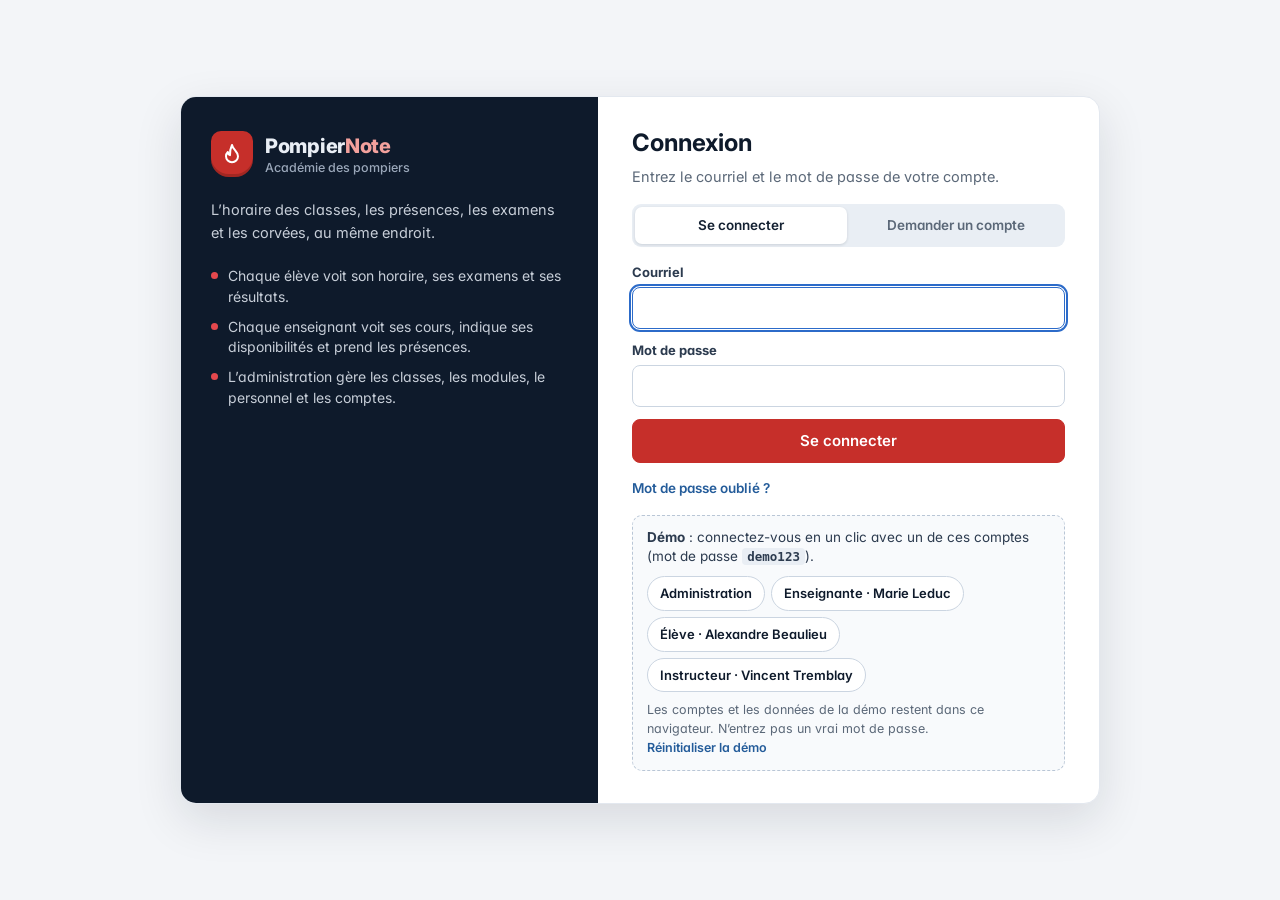
==== commit 19f19d2c: "Style compact : plus d’information à l’écran - Tout resserré dans les fichiers de styles : menu à 22" ====
--- a/index.html
+++ b/index.html
@@ -16,7 +16,7 @@
 <link rel="stylesheet" href="https://fonts.googleapis.com/css2?family=Inter:wght@400;500;600;700;800&amp;display=swap">
 <style>
 :root{
-  /* PompierNote v2 : menu marine, fond gris très clair, cartes blanches à coins arrondis, un seul rouge. Thème clair seulement. */
+  /* PompierNote v2, style compact : menu marine étroit, fond gris très clair, cartes blanches serrées, un seul rouge. Thème clair seulement. */
   color-scheme:light;
   --side:#0E1A2B; --side-ink:#E9EEF5; --side-soft:#B9C4D3; --side-muted:#7F8DA3; --side-line:#1F2E44; --side-hover:#162539; --side-active:#1D2F4A;
   --bg:#F3F5F8; --surface:#FFFFFF; --surface-2:#F8FAFC; --head:#F8FAFC; --head-ink:#52627A; --row-ink:#16294A;
@@ -24,13 +24,13 @@
   --accent:#C62F2A; --accent-hover:#AD2722; --accent-ink:#FFFFFF; --eyebrow:#617086; --today:#C62F2A; --focus:#2563EB;
   --ok:#17784E; --ok-bg:#DDF5E8; --warn:#93580C; --warn-bg:#FFEDCC; --bad:#B42F3A; --bad-bg:#FDE3E4; --info:#245C9A; --info-bg:#DFEBFC; --off:#5A6676; --off-bg:#E7EAEE;
   --font:"Inter",system-ui,-apple-system,"Segoe UI",Roboto,Arial,sans-serif;
-  --r:12px; --r-sm:8px;
+  --r:10px; --r-sm:7px;
   --shadow-sm:0 1px 2px rgba(14,26,43,.05),0 1px 3px rgba(14,26,43,.07);
   --shadow:0 16px 48px rgba(14,26,43,.22);
 }
 *{box-sizing:border-box}
 [hidden]{display:none!important}
-body{margin:0;background:var(--bg);color:var(--ink);font:14px/1.5 var(--font);-webkit-font-smoothing:antialiased;font-feature-settings:"cv11"}
+body{margin:0;background:var(--bg);color:var(--ink);font:13.5px/1.45 var(--font);-webkit-font-smoothing:antialiased;font-feature-settings:"cv11"}
 body.lock{overflow:hidden}
 button,input,select,textarea{font:inherit;color:inherit}
 button{cursor:pointer}
@@ -48,78 +48,78 @@
 .kx{--card:#FFF0F1;--chip:#FFE0E1;--chip-ink:#B1353F;--bar:#E26A70}
 .role-chip{display:inline-flex;align-items:center;margin-left:6px;padding:1px 6px;border-radius:4px;font-size:11px;font-weight:700;background:#FFF1E0;color:#995D12;vertical-align:1px}
 /* Coquille : menu marine à gauche, barre de titre blanche en haut, contenu sur fond gris très clair */
-.app{display:grid;grid-template-columns:252px minmax(0,1fr);min-height:100vh;transition:grid-template-columns .22s ease}
-.app.side-mini{grid-template-columns:72px minmax(0,1fr)}
+.app{display:grid;grid-template-columns:220px minmax(0,1fr);min-height:100vh;transition:grid-template-columns .22s ease}
+.app.side-mini{grid-template-columns:60px minmax(0,1fr)}
 @media (prefers-reduced-motion: reduce){.app{transition:none}}
-.sidebar{background:var(--side);color:var(--side-ink);display:flex;flex-direction:column;padding:0 14px;position:sticky;top:0;height:100vh;overflow-y:auto;scrollbar-width:thin;scrollbar-color:var(--side-line) transparent}
-.brand{display:flex;align-items:center;gap:12px;padding:22px 4px 18px;color:#FFFFFF;font-weight:800;font-size:17px;letter-spacing:-.01em;line-height:1.2;min-width:0}
+.sidebar{background:var(--side);color:var(--side-ink);display:flex;flex-direction:column;padding:0 10px;position:sticky;top:0;height:100vh;overflow-y:auto;scrollbar-width:thin;scrollbar-color:var(--side-line) transparent}
+.brand{display:flex;align-items:center;gap:10px;padding:14px 4px 12px;color:#FFFFFF;font-weight:800;font-size:17px;letter-spacing:-.01em;line-height:1.2;min-width:0}
 .brand>div{min-width:0;overflow-wrap:anywhere}
-.brand .bn{white-space:nowrap;font-size:18px;letter-spacing:-.015em}
+.brand .bn{white-space:nowrap;font-size:16px;letter-spacing:-.015em}
 .brand .bn i{font-style:normal;color:#F3A19D}
-.brand small{display:block;margin-top:2px;font-size:12px;letter-spacing:0;color:var(--side-muted);font-weight:500;white-space:nowrap;overflow:hidden;text-overflow:ellipsis}
-.brand-icon{width:40px;height:44px;border-radius:10px 10px 18px 18px;background:var(--accent);display:grid;place-items:center;flex:none;color:#FFFFFF;box-shadow:inset 0 -3px 0 rgba(0,0,0,.18)}
-.brand-icon svg{width:22px;height:22px}
-.ws-label{display:inline-flex;align-self:flex-start;margin:0 4px 6px;padding:3px 9px;border-radius:999px;background:var(--side-hover);color:var(--side-soft);letter-spacing:.08em;font-size:10.5px;font-weight:700;text-transform:uppercase}
-.nav{list-style:none;margin:0;padding:0;display:flex;flex-direction:column;gap:2px}
-.nav-sec{padding:16px 12px 6px;color:var(--side-muted);font-size:10.5px;font-weight:700;letter-spacing:.12em;text-transform:uppercase}
-.nav-sec:first-child{padding-top:10px}
-.nav button{position:relative;display:flex;align-items:center;gap:11px;width:100%;padding:9px 12px;border:0;border-radius:var(--r-sm);background:none;color:var(--side-soft);font-size:14px;font-weight:500;text-align:left}
+.brand small{display:block;margin-top:1px;font-size:11.5px;letter-spacing:0;color:var(--side-muted);font-weight:500;white-space:nowrap;overflow:hidden;text-overflow:ellipsis}
+.brand-icon{width:32px;height:36px;border-radius:8px 8px 15px 15px;background:var(--accent);display:grid;place-items:center;flex:none;color:#FFFFFF;box-shadow:inset 0 -3px 0 rgba(0,0,0,.18)}
+.brand-icon svg{width:18px;height:18px}
+.ws-label{display:inline-flex;align-self:flex-start;margin:0 4px 2px;padding:2px 8px;border-radius:999px;background:var(--side-hover);color:var(--side-soft);letter-spacing:.08em;font-size:10px;font-weight:700;text-transform:uppercase}
+.nav{list-style:none;margin:0;padding:0;display:flex;flex-direction:column;gap:1px}
+.nav-sec{padding:12px 10px 3px;color:var(--side-muted);font-size:10px;font-weight:700;letter-spacing:.12em;text-transform:uppercase}
+.nav-sec:first-child{padding-top:8px}
+.nav button{position:relative;display:flex;align-items:center;gap:10px;width:100%;padding:6px 10px;border:0;border-radius:var(--r-sm);background:none;color:var(--side-soft);font-size:13.5px;font-weight:500;text-align:left}
 .nav button .ic{opacity:.85}
 .nav button:hover{background:var(--side-hover);color:#FFFFFF}
 .nav button[aria-current="page"]{background:var(--side-active);color:#FFFFFF;font-weight:600}
 .nav button[aria-current="page"] .ic{opacity:1;color:#F3A19D}
-.nav button[aria-current="page"]::before{content:"";position:absolute;left:-14px;top:9px;bottom:9px;width:3px;border-radius:0 3px 3px 0;background:var(--accent)}
-.person{border-top:1px solid var(--side-line);display:flex;align-items:center;gap:10px;padding:14px 4px 18px;font-size:12px;color:var(--side-ink)}
+.nav button[aria-current="page"]::before{content:"";position:absolute;left:-10px;top:7px;bottom:7px;width:3px;border-radius:0 3px 3px 0;background:var(--accent)}
+.person{border-top:1px solid var(--side-line);display:flex;align-items:center;gap:10px;padding:10px 4px 12px;font-size:12px;color:var(--side-ink)}
 .person b{display:block;font-size:13px}
 .person small{display:block;color:var(--side-muted);margin-top:2px;font-size:12px}
-.content{min-width:0;padding:0 clamp(16px,2.4vw,32px) 56px;display:flex;flex-direction:column;gap:18px}
+.content{min-width:0;padding:0 clamp(12px,1.8vw,24px) 40px;display:flex;flex-direction:column;gap:12px}
 /* Menu rétractable */
-.side-toggle{margin-top:auto;margin-bottom:6px;display:flex;align-items:center;gap:11px;width:100%;padding:9px 12px;border:0;border-radius:var(--r-sm);background:none;color:var(--side-muted);font-size:13px;text-align:left}
+.side-toggle{margin-top:auto;margin-bottom:4px;display:flex;align-items:center;gap:10px;width:100%;padding:6px 10px;border:0;border-radius:var(--r-sm);background:none;color:var(--side-muted);font-size:12.5px;text-align:left}
 .nav+.side-toggle{margin-top:auto;padding-top:9px}
 .side-toggle:hover{background:var(--side-hover);color:#FFFFFF}
 .side-toggle .ic{transition:transform .2s}
-.side-mini .sidebar{padding:0 10px}
+.side-mini .sidebar{padding:0 8px}
 .side-mini .brand{justify-content:center;padding-inline:0}
 .side-mini .brand>div,.side-mini .ws-label,.side-mini .person>div,.side-mini .nav-sec{display:none}
 .side-mini .nav button,.side-mini .side-toggle{justify-content:center;padding-inline:0;position:relative}
 .side-mini .nav button>span,.side-mini .side-toggle>span{position:absolute;width:1px;height:1px;overflow:hidden;clip:rect(0 0 0 0);white-space:nowrap}
-.side-mini .nav button[aria-current="page"]::before{left:-10px}
+.side-mini .nav button[aria-current="page"]::before{left:-8px}
 .side-mini .side-toggle .ic{transform:rotate(180deg)}
 .side-mini .person{justify-content:center;padding-inline:0}
 @media (prefers-reduced-motion: reduce){.side-toggle .ic{transition:none}}
 /* Bandeau et profils */
-.banner{display:flex;flex-wrap:wrap;align-items:center;justify-content:space-between;gap:12px 20px;background:var(--surface);border:1px solid var(--line);border-left:3px solid var(--accent);border-radius:var(--r);padding:12px 12px 12px 16px;box-shadow:var(--shadow-sm)}
-.banner strong{display:block;font-size:15px;color:var(--ink)}
-.banner p{margin:3px 0 0;color:var(--muted);font-size:13px}
+.banner{display:flex;flex-wrap:wrap;align-items:center;justify-content:space-between;gap:8px 16px;background:var(--surface);border:1px solid var(--line);border-left:3px solid var(--accent);border-radius:var(--r);padding:8px 10px 8px 14px;box-shadow:var(--shadow-sm)}
+.banner strong{display:block;font-size:13.5px;color:var(--ink)}
+.banner p{margin:1px 0 0;color:var(--muted);font-size:12.5px}
 .banner>div:first-child{min-width:0;flex:1 1 280px}
 .roles{display:inline-flex;gap:3px;padding:3px;background:var(--role-bg);border-radius:10px}
-.roles button{border:0;background:none;padding:8px 15px;border-radius:var(--r-sm);font-weight:600;font-size:14px;color:var(--muted)}
+.roles button{border:0;background:none;padding:5px 12px;border-radius:var(--r-sm);font-weight:600;font-size:13px;color:var(--muted)}
 .roles button:hover{color:var(--ink)}
 .roles button[aria-pressed="true"]{background:var(--role);color:#FFFFFF;box-shadow:var(--shadow-sm)}
 /* Bandeau de démonstration (profils + données d’exemple) : se replie, le choix est retenu */
 .demo{display:grid;grid-template-rows:1fr;transition:grid-template-rows .26s ease,opacity .2s ease,margin .26s ease}
-.demo-in{min-height:0;overflow:hidden;display:flex;flex-direction:column;gap:12px;padding:1px 1px 3px}
-.demo.is-hidden{grid-template-rows:0fr;opacity:0;margin-bottom:-18px;visibility:hidden;transition:grid-template-rows .26s ease,opacity .2s ease,margin .26s ease,visibility 0s .26s}
+.demo-in{min-height:0;overflow:hidden;display:flex;flex-direction:column;gap:8px;padding:1px 1px 3px}
+.demo.is-hidden{grid-template-rows:0fr;opacity:0;margin-bottom:-12px;visibility:hidden;transition:grid-template-rows .26s ease,opacity .2s ease,margin .26s ease,visibility 0s .26s}
 .demo.is-hidden .demo-in{padding:0}
-.demo-hide{display:inline-flex;align-items:center;gap:7px;min-height:38px;padding:0 13px;border:1px solid var(--line);border-radius:var(--r-sm);background:var(--surface);color:var(--muted);font-size:13px;font-weight:600;flex:none}
+.demo-hide{display:inline-flex;align-items:center;gap:7px;min-height:32px;padding:0 11px;border:1px solid var(--line);border-radius:var(--r-sm);background:var(--surface);color:var(--muted);font-size:12.5px;font-weight:600;flex:none}
 .demo-hide:hover{color:var(--ink);border-color:var(--line-strong);background:var(--surface-2)}
 .head-side{display:flex;flex-wrap:wrap;align-items:center;gap:8px 10px}
-.demo-show{display:inline-flex;align-items:center;gap:6px;min-height:34px;padding:0 12px;border:1px solid var(--line);border-radius:999px;background:var(--surface);color:var(--muted);font-size:12px;font-weight:600}
+.demo-show{display:inline-flex;align-items:center;gap:6px;min-height:30px;padding:0 10px;border:1px solid var(--line);border-radius:999px;background:var(--surface);color:var(--muted);font-size:12px;font-weight:600}
 .demo-show:hover{color:var(--ink);border-color:var(--line-strong)}
 .demo-hide .ic,.demo-show .ic{width:15px;height:15px}
 @media (prefers-reduced-motion: reduce){.demo,.demo.is-hidden{transition:none}}
 .notices{display:flex;flex-direction:column;gap:8px}
 .notices:empty{display:none}
-.notice{display:flex;flex-wrap:wrap;align-items:center;gap:8px 16px;padding:11px 14px;border-radius:var(--r);border:1px solid var(--line);background:var(--surface);font-size:14px;box-shadow:var(--shadow-sm)}
+.notice{display:flex;flex-wrap:wrap;align-items:center;gap:6px 14px;padding:8px 12px;border-radius:var(--r);border:1px solid var(--line);background:var(--surface);font-size:13px;box-shadow:var(--shadow-sm)}
 .notice.warn{border-color:#F1D39C;background:#FFF8EA}
 .notice p{margin:0;flex:1 1 280px;min-width:0}
 .notice ul{margin:4px 0 0;padding-left:18px;flex-basis:100%}
 /* Barre de titre : bande blanche en haut du contenu, titre à gauche, cloche et actions à droite */
-.page-heading{display:flex;justify-content:space-between;align-items:center;gap:10px 20px;flex-wrap:wrap;margin:0 calc(-1 * clamp(16px,2.4vw,32px));padding:16px clamp(16px,2.4vw,32px);background:var(--surface);border-bottom:1px solid var(--line);min-height:72px}
-.page-heading h1{margin:0;font-size:22px;font-weight:700;letter-spacing:-.015em;line-height:1.2;color:var(--ink);text-wrap:balance}
-.page-heading p{margin:3px 0 0;color:var(--muted);font-size:13.5px}
+.page-heading{display:flex;justify-content:space-between;align-items:center;gap:8px 16px;flex-wrap:wrap;margin:0 calc(-1 * clamp(12px,1.8vw,24px));padding:10px clamp(12px,1.8vw,24px);background:var(--surface);border-bottom:1px solid var(--line);min-height:54px}
+.page-heading h1{margin:0;font-size:18px;font-weight:700;letter-spacing:-.015em;line-height:1.2;color:var(--ink);text-wrap:balance}
+.page-heading p{margin:1px 0 0;color:var(--muted);font-size:12.5px}
 /* Boutons et champs */
-.btn{min-height:40px;padding:8px 15px;border:1px solid var(--line);border-radius:var(--r-sm);background:var(--surface);box-shadow:0 1px 2px rgba(14,26,43,.05);font-size:13.5px;font-weight:600;color:var(--ink);transition:background .12s,border-color .12s,box-shadow .12s;display:inline-flex;align-items:center;justify-content:center;gap:8px;white-space:nowrap}
+.btn{min-height:34px;padding:6px 12px;border:1px solid var(--line);border-radius:var(--r-sm);background:var(--surface);box-shadow:0 1px 2px rgba(14,26,43,.05);font-size:13px;font-weight:600;color:var(--ink);transition:background .12s,border-color .12s,box-shadow .12s;display:inline-flex;align-items:center;justify-content:center;gap:6px;white-space:nowrap}
 .btn:hover{background:var(--surface-2);border-color:var(--line-strong)}
 .btn.primary{background:var(--accent);border-color:var(--accent);color:var(--accent-ink);box-shadow:0 1px 2px rgba(198,47,42,.25),inset 0 1px 0 rgba(255,255,255,.12)}
 .btn.primary:hover{background:var(--accent-hover);border-color:var(--accent-hover)}
@@ -127,29 +127,29 @@
 .btn.danger:hover{background:var(--bad-bg)}
 .btn.ghost{border-color:transparent;background:none;box-shadow:none;color:var(--muted)}
 .btn.ghost:hover{color:var(--ink);background:var(--role-bg)}
-.btn.sm{min-height:34px;padding:6px 11px}
+.btn.sm{min-height:30px;padding:4px 10px}
 .btn:disabled{opacity:.45;cursor:not-allowed}
-.btn .ic{width:16px;height:16px}
-.icon-btn{width:40px;height:40px;border:1px solid var(--line);border-radius:var(--r-sm);box-shadow:0 1px 2px rgba(14,26,43,.05);background:var(--surface);display:inline-grid;place-items:center;color:var(--ink);flex:none}
+.btn .ic{width:15px;height:15px}
+.icon-btn{width:34px;height:34px;border:1px solid var(--line);border-radius:var(--r-sm);box-shadow:0 1px 2px rgba(14,26,43,.05);background:var(--surface);display:inline-grid;place-items:center;color:var(--ink);flex:none}
 .icon-btn:hover{background:var(--surface-2)}
 .icon-btn:disabled{opacity:.4;cursor:not-allowed}
-select,.search{min-height:40px;border:1px solid var(--line-strong);border-radius:var(--r-sm);background:var(--surface);padding:0 10px;font-size:14px;color:var(--ink);min-width:0;max-width:100%}
-.search{padding-left:12px;width:260px}
+select,.search{min-height:34px;border:1px solid var(--line-strong);border-radius:var(--r-sm);background:var(--surface);padding:0 9px;font-size:13.5px;color:var(--ink);min-width:0;max-width:100%}
+.search{padding-left:12px;width:240px}
 select:hover,.search:hover{border-color:#B5C0CE}
 .seg{display:inline-flex;gap:2px;padding:3px;background:var(--role-bg);border-radius:var(--r);flex-wrap:wrap}
-.seg button{border:0;background:none;padding:7px 13px;border-radius:var(--r-sm);font-size:13px;font-weight:600;color:var(--muted)}
+.seg button{border:0;background:none;padding:5px 11px;border-radius:var(--r-sm);font-size:12.5px;font-weight:600;color:var(--muted)}
 .seg button:hover{color:var(--ink)}
 .seg button[aria-pressed="true"]{background:var(--surface);color:var(--ink);box-shadow:0 1px 2px rgba(14,26,43,.08),0 1px 4px rgba(14,26,43,.08)}
 /* Barre d’outils */
-.toolbar{display:flex;flex-wrap:wrap;align-items:center;gap:10px}
+.toolbar{display:flex;flex-wrap:wrap;align-items:center;gap:8px}
 .toolbar .grow{flex:1 1 0}
 .weeknav{display:flex;align-items:center;gap:8px;flex-wrap:wrap}
-.range{min-height:40px;display:inline-flex;align-items:center;padding:0 14px;border:1px solid var(--line);border-radius:var(--r-sm);box-shadow:0 1px 2px rgba(14,26,43,.05);background:var(--surface);font-weight:700;font-size:14px;color:var(--ink);white-space:nowrap}
+.range{min-height:34px;display:inline-flex;align-items:center;padding:0 12px;border:1px solid var(--line);border-radius:var(--r-sm);box-shadow:0 1px 2px rgba(14,26,43,.05);background:var(--surface);font-weight:700;font-size:13.5px;color:var(--ink);white-space:nowrap}
 .summary{display:flex;flex-wrap:wrap;gap:4px 20px;margin:0;font-size:14px;color:var(--muted)}
 .summary b{color:var(--ink);font-size:16px;margin-right:4px}
 .summary .need b{color:var(--warn)}
 /* Étiquettes */
-.chip{display:inline-flex;align-items:center;padding:3px 9px;border-radius:999px;font-size:11.5px;font-weight:700;line-height:1.25;white-space:nowrap;background:var(--chip,#E1E7F2);color:var(--chip-ink,#546C91);font-variant-numeric:tabular-nums;flex:none}
+.chip{display:inline-flex;align-items:center;padding:2px 8px;border-radius:999px;font-size:11px;font-weight:700;line-height:1.25;white-space:nowrap;background:var(--chip,#E1E7F2);color:var(--chip-ink,#546C91);font-variant-numeric:tabular-nums;flex:none}
 .chip.ok{background:var(--ok-bg);color:var(--ok)}
 .chip.warn{background:var(--warn-bg);color:var(--warn)}
 .chip.bad,.chip.exam{background:var(--bad-bg);color:var(--bad)}
@@ -157,12 +157,12 @@
 .chip.off{background:var(--off-bg);color:var(--off)}
 .chip.today{background:var(--accent);color:var(--accent-ink)}
 /* Tableau de la semaine */
-.week{display:grid;grid-template-columns:104px repeat(5,minmax(0,1fr));background:var(--surface);border:1px solid var(--line);border-radius:var(--r);overflow:hidden}
+.week{display:grid;grid-template-columns:90px repeat(5,minmax(0,1fr));background:var(--surface);border:1px solid var(--line);border-radius:var(--r);overflow:hidden}
 .wk-row{display:contents}
-.wk-corner,.wk-day{background:var(--head);color:var(--head-ink);border-bottom:1px solid var(--line);padding:12px 6px;font-size:13px;font-weight:700;text-align:center}
+.wk-corner,.wk-day{background:var(--head);color:var(--head-ink);border-bottom:1px solid var(--line);padding:8px 6px;font-size:12.5px;font-weight:700;text-align:center}
 .wk-corner{text-align:left;padding-left:12px;font-size:11px;text-transform:uppercase;letter-spacing:.06em}
 .wk-day.is-today{box-shadow:inset 0 -3px var(--today)}
-.wk-class{background:var(--surface-2);border-bottom:1px solid var(--line-2);padding:12px;display:flex;flex-direction:column;color:var(--row-ink);font-weight:700;font-size:17px;line-height:1.2;min-width:0;overflow-wrap:anywhere}
+.wk-class{background:var(--surface-2);border-bottom:1px solid var(--line-2);padding:9px 10px;display:flex;flex-direction:column;color:var(--row-ink);font-weight:700;font-size:15px;line-height:1.2;min-width:0;overflow-wrap:anywhere}
 .wk-class small{color:var(--muted);font-size:11px;font-weight:500;margin-bottom:2px}
 .day-head{font-size:16px}
 .day-head small{text-transform:capitalize;font-size:12px;font-weight:700}
@@ -173,16 +173,16 @@
 .day-pick small{font-size:11px;font-weight:600;margin-top:2px}
 .wk-day.day-col.on{background:#E8F0FA;box-shadow:inset 0 -3px var(--role)}
 .wk-day-range{min-width:190px;text-transform:none}
-.wk-cell{border-bottom:1px solid var(--line-2);border-left:1px solid var(--line-2);padding:8px;display:flex;flex-direction:column;gap:8px;min-width:0}
+.wk-cell{border-bottom:1px solid var(--line-2);border-left:1px solid var(--line-2);padding:6px;display:flex;flex-direction:column;gap:6px;min-width:0}
 .wk-cell.is-today{background:#F9FBFF}
 .week>.wk-row:last-child>*{border-bottom:0}
 .cell-note{margin:0;padding:10px 6px;font-size:13px;color:#8E9AAB}
-.cc{display:flex;flex-direction:column;gap:4px;width:100%;padding:9px 11px 10px;border:1px solid transparent;border-left:3px solid var(--bar,#9AA8BD);border-radius:var(--r-sm);background:var(--card,#F1F4F9);text-align:left;color:var(--ink);min-width:0;transition:border-color .15s,box-shadow .15s}
+.cc{display:flex;flex-direction:column;gap:2px;width:100%;padding:6px 9px 7px;border:1px solid transparent;border-left:3px solid var(--bar,#9AA8BD);border-radius:var(--r-sm);background:var(--card,#F1F4F9);text-align:left;color:var(--ink);min-width:0;transition:border-color .15s,box-shadow .15s}
 button.cc:hover{border-top-color:#C8D3DF;border-right-color:#C8D3DF;border-bottom-color:#C8D3DF;box-shadow:0 2px 8px rgba(20,33,50,.09)}
 .cc-top{display:flex;flex-wrap:wrap;align-items:center;justify-content:space-between;gap:3px 8px}
-.cc-time{font-size:12.5px;font-weight:700;color:var(--chip-ink,var(--muted));font-variant-numeric:tabular-nums;white-space:nowrap}
+.cc-time{font-size:12px;font-weight:700;color:var(--chip-ink,var(--muted));font-variant-numeric:tabular-nums;white-space:nowrap}
 .cc-kind{padding:2px 8px;border-radius:999px;background:var(--chip,#E1E7F2);color:var(--chip-ink,#546C91);font-size:11px;font-weight:700;line-height:1.3;white-space:nowrap}
-.cc-foot{display:flex;flex-wrap:wrap;align-items:center;gap:4px 8px;margin-top:4px;padding-top:6px;border-top:1px solid rgba(20,33,50,.08)}
+.cc-foot{display:flex;flex-wrap:wrap;align-items:center;gap:4px 8px;margin-top:3px;padding-top:4px;border-top:1px solid rgba(20,33,50,.08)}
 .cc-st{display:inline-flex;align-items:center;gap:6px;font-size:12px;font-weight:600;color:var(--muted);white-space:nowrap}
 .cc-st::before{content:"";width:7px;height:7px;border-radius:50%;background:currentColor;flex:none}
 .cc-st.ok{color:var(--ok)}
@@ -192,8 +192,8 @@
 .cc-flag{margin-left:auto;padding:1px 7px;border:1px solid var(--line-strong);border-radius:5px;background:rgba(255,255,255,.65);font-size:11px;font-weight:700;color:var(--ink-2);white-space:nowrap}
 .cc-st+.cc-flag,.cc-flag+.cc-flag{margin-left:0}
 .cc-tags{display:flex;flex-wrap:wrap;gap:4px;align-items:center}
-.cc strong{font-size:14px;font-weight:700;line-height:1.3;color:var(--ink);overflow-wrap:break-word;margin-top:2px}
-.cc-meta{font-size:12.5px;color:var(--muted);line-height:1.35;overflow-wrap:anywhere}
+.cc strong{font-size:13px;font-weight:700;line-height:1.3;color:var(--ink);overflow-wrap:break-word;margin-top:1px}
+.cc-meta{font-size:12px;color:var(--muted);line-height:1.35;overflow-wrap:anywhere}
 .cc.cancelled{background:#F2F3F5}
 .cc.cancelled strong{text-decoration:line-through;color:var(--muted)}
 .cc.offday{background:#F0F3F8}
@@ -208,26 +208,26 @@
 .daytabs .is-today:not([aria-pressed="true"]){border-color:var(--today)}
 .daytabs .mark{width:6px;height:6px;border-radius:50%;background:var(--ok);margin-top:3px}
 /* Panneaux, tableaux, indicateurs */
-.panels{display:grid;grid-template-columns:repeat(auto-fit,minmax(min(100%,300px),1fr));gap:12px;align-items:start}
-.panel,.page-panel{background:var(--surface);border:1px solid var(--line);border-radius:var(--r);padding:18px 20px;min-width:0;box-shadow:var(--shadow-sm)}
+.panels{display:grid;grid-template-columns:repeat(auto-fit,minmax(min(100%,300px),1fr));gap:10px;align-items:start}
+.panel,.page-panel{background:var(--surface);border:1px solid var(--line);border-radius:var(--r);padding:14px 16px;min-width:0;box-shadow:var(--shadow-sm)}
 .page-panel{display:flex;flex-direction:column;gap:16px}
 .narrow{max-width:860px}
-.panel h2{margin:0 0 12px;font-size:15px;font-weight:700;letter-spacing:-.005em;color:var(--ink)}
+.panel h2{margin:0 0 8px;font-size:14px;font-weight:700;letter-spacing:-.005em;color:var(--ink)}
 .panel p{margin:0 0 8px}
-.big{font-weight:700;font-size:30px;line-height:1;margin:0 0 8px;font-variant-numeric:tabular-nums}
+.big{font-weight:700;font-size:26px;line-height:1;margin:0 0 6px;font-variant-numeric:tabular-nums}
 .big span{font-size:18px;color:var(--muted)}
 .meter{height:7px;background:var(--role-bg);border-radius:999px;overflow:hidden;margin-bottom:8px}
 .meter i{display:block;height:100%;background:var(--ok)}
-.kpis{display:grid;grid-template-columns:repeat(auto-fit,minmax(min(100%,170px),1fr));gap:12px}
-.kpi{background:var(--surface);border:1px solid var(--line);border-radius:var(--r);padding:16px 18px;min-width:0;box-shadow:var(--shadow-sm)}
+.kpis{display:grid;grid-template-columns:repeat(auto-fit,minmax(min(100%,170px),1fr));gap:10px}
+.kpi{background:var(--surface);border:1px solid var(--line);border-radius:var(--r);padding:11px 14px;min-width:0;box-shadow:var(--shadow-sm)}
 .kpi span{display:block;font-size:11px;font-weight:700;text-transform:uppercase;letter-spacing:.09em;color:var(--muted)}
-.kpi b{display:block;font-size:28px;margin-top:6px;color:var(--ink);font-variant-numeric:tabular-nums;line-height:1.1}
+.kpi b{display:block;font-size:23px;margin-top:3px;color:var(--ink);font-variant-numeric:tabular-nums;line-height:1.1}
 .kpi small{display:block;color:var(--muted);font-size:13px;margin-top:3px}
 .kpi.need b{color:var(--warn)}
 .tbl-wrap{overflow-x:auto;background:var(--surface);border:1px solid var(--line);border-radius:var(--r);box-shadow:var(--shadow-sm)}
 table.tbl{width:100%;border-collapse:collapse;min-width:640px}
-.tbl th{background:var(--head);color:var(--head-ink);font-size:11px;font-weight:600;text-transform:uppercase;letter-spacing:.07em;text-align:left;padding:11px 20px;border-bottom:1px solid var(--line);white-space:nowrap}
-.tbl td{padding:12px 20px;border-bottom:1px solid var(--line-2);vertical-align:middle;font-size:14.5px}
+.tbl th{background:var(--head);color:var(--head-ink);font-size:11px;font-weight:600;text-transform:uppercase;letter-spacing:.07em;text-align:left;padding:8px 16px;border-bottom:1px solid var(--line);white-space:nowrap}
+.tbl td{padding:8px 16px;border-bottom:1px solid var(--line-2);vertical-align:middle;font-size:13.5px}
 .tbl tr:last-child td{border-bottom:0}
 .tbl tr.row-link{cursor:pointer}
 .tbl tr.row-link:hover td{background:var(--surface-2)}
@@ -244,12 +244,12 @@
 .hr-m[aria-pressed="true"]{background:var(--surface);color:var(--ink);box-shadow:inset 0 0 0 1px var(--role)}
 .hr-tot td{font-weight:700;background:var(--head);border-top:1px solid var(--line)}
 .hr-tot td.on{background:var(--role-bg)}
-.bell{position:relative;width:40px;height:40px;border:1px solid var(--line);border-radius:var(--r-sm);box-shadow:0 1px 2px rgba(14,26,43,.05);background:var(--surface);display:inline-grid;place-items:center;color:var(--ink-2);flex:none}
+.bell{position:relative;width:34px;height:34px;border:1px solid var(--line);border-radius:var(--r-sm);box-shadow:0 1px 2px rgba(14,26,43,.05);background:var(--surface);display:inline-grid;place-items:center;color:var(--ink-2);flex:none}
 .bell:hover{background:var(--surface-2);color:var(--ink)}
-.bell .ic{width:19px;height:19px}
-.bell-n{position:absolute;top:-5px;right:-5px;min-width:19px;height:19px;padding:0 5px;border-radius:999px;background:var(--bad);color:#FFFFFF;font-size:11.5px;font-weight:700;font-style:normal;line-height:19px;text-align:center}
+.bell .ic{width:17px;height:17px}
+.bell-n{position:absolute;top:-4px;right:-4px;min-width:17px;height:17px;padding:0 5px;border-radius:999px;background:var(--bad);color:#FFFFFF;font-size:10.5px;font-weight:700;font-style:normal;line-height:17px;text-align:center}
 .nf-list{list-style:none;margin:0;padding:0;display:flex;flex-direction:column;gap:8px}
-.nf-row{display:flex;flex-direction:column;gap:6px;width:100%;padding:12px 14px;border:1px solid var(--line);border-radius:var(--r);background:var(--surface);text-align:left;font:inherit;color:var(--ink);cursor:pointer}
+.nf-row{display:flex;flex-direction:column;gap:6px;width:100%;padding:9px 12px;border:1px solid var(--line);border-radius:var(--r);background:var(--surface);text-align:left;font:inherit;color:var(--ink);cursor:pointer}
 .nf-row:hover{background:var(--surface-2)}
 .nf-row.new{border-color:var(--role);box-shadow:inset 3px 0 0 var(--role)}
 .nf-h{display:flex;align-items:center;justify-content:space-between;gap:10px}
@@ -265,7 +265,7 @@
 .muted{color:var(--muted)}
 .sm{font-size:13px}
 .list{display:flex;flex-direction:column}
-.lrow{display:grid;grid-template-columns:62px minmax(0,1fr) auto;gap:10px;align-items:center;width:100%;padding:10px 0;background:none;border:0;text-align:left;color:var(--ink)}
+.lrow{display:grid;grid-template-columns:62px minmax(0,1fr) auto;gap:10px;align-items:center;width:100%;padding:7px 0;background:none;border:0;text-align:left;color:var(--ink)}
 .lrow+.lrow{border-top:1px solid var(--line-2)}
 button.lrow:hover .ti{text-decoration:underline}
 .lrow.cancelled .ti{text-decoration:line-through;color:var(--muted)}
@@ -275,10 +275,10 @@
 .what .ti{font-weight:700;font-size:14px}
 .what .sub{color:var(--muted);font-size:13px}
 .next{display:flex;flex-direction:column;gap:6px}
-.next .nx-t{font-weight:700;font-size:22px;line-height:1.2;margin:0;text-wrap:balance}
+.next .nx-t{font-weight:700;font-size:19px;line-height:1.2;margin:0;text-wrap:balance}
 .next .nx-w{font-weight:600;color:var(--ink-2)}
 .tl{list-style:none;margin:0;padding:0}
-.tl li{display:grid;grid-template-columns:52px minmax(0,1fr) auto;gap:16px;align-items:center;padding:10px 0;border-top:1px solid var(--line-2)}
+.tl li{display:grid;grid-template-columns:52px minmax(0,1fr) auto;gap:12px;align-items:center;padding:7px 0;border-top:1px solid var(--line-2)}
 .tl li:first-child{border-top:0}
 .tl .d{font-weight:700;font-variant-numeric:tabular-nums}
 .tl .d small{display:block;color:var(--muted);font-weight:400;font-size:12px}
@@ -286,34 +286,34 @@
 .tl .t b{display:block;font-size:15px}
 .tl .t span{color:var(--muted);font-size:13px}
 .tl li.past{opacity:.55}
-.empty{padding:40px 20px;text-align:center;background:var(--surface);border:1px dashed var(--line-strong);border-radius:var(--r)}
-.empty h2{font-size:19px;font-weight:700;letter-spacing:-.01em;margin:0 0 6px}
+.empty{padding:26px 18px;text-align:center;background:var(--surface);border:1px dashed var(--line-strong);border-radius:var(--r)}
+.empty h2{font-size:17px;font-weight:700;letter-spacing:-.01em;margin:0 0 6px}
 .empty p{margin:0 auto 14px;max-width:52ch;color:var(--muted)}
 .steps{text-align:left;max-width:52ch;margin:0 auto 18px;padding-left:22px;display:flex;flex-direction:column;gap:6px}
 .row{display:flex;flex-wrap:wrap;gap:8px;align-items:center}
 .empty .row{justify-content:center}
-.two{display:grid;grid-template-columns:minmax(0,1.4fr) minmax(0,1fr);gap:14px;align-items:start}
-.stackp{display:flex;flex-direction:column;gap:14px;min-width:0}
+.two{display:grid;grid-template-columns:minmax(0,1.4fr) minmax(0,1fr);gap:10px;align-items:start}
+.stackp{display:flex;flex-direction:column;gap:10px;min-width:0}
 /* Les grands blocs blancs ont la même ombre légère que les panneaux */
 .boardbox,.cl-list,.xm-tile,.md-m,.fiche-list,.ctl{box-shadow:var(--shadow-sm)}
 /* Tiroir */
 .scrim{position:fixed;inset:0;background:rgba(20,33,50,.45);z-index:20}
-.drawer{position:fixed;top:0;right:0;bottom:0;width:min(560px,100%);background:var(--surface);z-index:21;overflow-y:auto;box-shadow:var(--shadow);animation:slide .18s ease-out;display:flex;flex-direction:column}
+.drawer{position:fixed;top:0;right:0;bottom:0;width:min(520px,100%);background:var(--surface);z-index:21;overflow-y:auto;box-shadow:var(--shadow);animation:slide .18s ease-out;display:flex;flex-direction:column}
 @keyframes slide{from{transform:translateX(24px);opacity:.6}to{transform:none;opacity:1}}
 @media (prefers-reduced-motion: reduce){.drawer{animation:none}}
-.dr-top{display:flex;align-items:flex-start;gap:12px;justify-content:space-between;padding:calc(20px + env(safe-area-inset-top,0px)) 24px 0}
+.dr-top{display:flex;align-items:flex-start;gap:12px;justify-content:space-between;padding:calc(14px + env(safe-area-inset-top,0px)) 20px 0}
 .dr-tt{min-width:0}
 .eyebrow{margin:0;font-weight:700;text-transform:uppercase;letter-spacing:.14em;color:var(--eyebrow);font-size:11px}
-.dr-top h2{margin:6px 0 0;font-weight:700;font-size:22px;line-height:1.2;display:flex;align-items:center;gap:8px;flex-wrap:wrap;color:var(--ink)}
+.dr-top h2{margin:4px 0 0;font-weight:700;font-size:19px;line-height:1.2;display:flex;align-items:center;gap:8px;flex-wrap:wrap;color:var(--ink)}
 .dr-sub{margin:6px 0 0;color:var(--muted);font-size:14px}
-.dr-body{padding:18px 24px 24px;display:flex;flex-direction:column;gap:16px;flex:1}
+.dr-body{padding:12px 20px 18px;display:flex;flex-direction:column;gap:12px;flex:1}
 .dr-sec{display:flex;flex-direction:column;gap:8px}
 .dr-sec h3,.dr-h3{margin:0;font-weight:700;font-size:16px}
-.dr-foot{position:sticky;bottom:0;background:var(--surface);border-top:1px solid var(--line);padding:12px 24px calc(12px + env(safe-area-inset-bottom,0px));display:flex;gap:8px 10px;flex-wrap:wrap;align-items:center;z-index:2}
+.dr-foot{position:sticky;bottom:0;background:var(--surface);border-top:1px solid var(--line);padding:9px 20px calc(9px + env(safe-area-inset-bottom,0px));display:flex;gap:8px 10px;flex-wrap:wrap;align-items:center;z-index:2}
 .dr-foot p{margin:0;flex:1 1 200px;font-size:14px}
 .state{font-size:13px;color:var(--muted)}
 .state.dirty{color:var(--warn);font-weight:700}
-.sess-box{border:1px solid var(--line);border-radius:var(--r);padding:12px 14px;display:flex;flex-direction:column;gap:10px;background:var(--surface-2)}
+.sess-box{border:1px solid var(--line);border-radius:var(--r);padding:10px 12px;display:flex;flex-direction:column;gap:8px;background:var(--surface-2)}
 .sess-box p{margin:0}
 .sess-box .per-lg{font-weight:700;font-size:16px}
 .sb-head{display:flex;flex-direction:column;gap:7px}
@@ -331,7 +331,7 @@
 /* Présences */
 .att-sum{display:flex;flex-wrap:wrap;gap:6px}
 .att-list{list-style:none;margin:0;padding:0;display:flex;flex-direction:column}
-.att-list li{display:flex;align-items:center;gap:10px;padding:8px 0;border-top:1px solid var(--line-2)}
+.att-list li{display:flex;align-items:center;gap:10px;padding:6px 0;border-top:1px solid var(--line-2)}
 .att-list li:first-child{border-top:0}
 .att-list .nm{flex:1;min-width:0;font-weight:600;font-size:15px;overflow-wrap:anywhere}
 .att-list .nm small{display:block;font-weight:400;font-size:12px;color:var(--muted)}
@@ -344,9 +344,9 @@
 .ab-R[aria-pressed="true"],.ab-C[aria-pressed="true"]{background:var(--warn);border-color:var(--warn);color:#FFFFFF}
 .ab-M[aria-pressed="true"],.ab-F[aria-pressed="true"]{background:var(--info);border-color:var(--info);color:#FFFFFF}
 /* Formulaires */
-form{display:flex;flex-direction:column;gap:12px;margin:0}
-.field{display:flex;flex-direction:column;gap:5px;font-size:13px;color:var(--ink-2);font-weight:600;min-width:0}
-.field input,.field select,.field textarea{border:1px solid var(--line-strong);border-radius:var(--r-sm);background:var(--surface);padding:9px 10px;font-size:15px;font-weight:400;color:var(--ink);width:100%;min-width:0;min-height:40px}
+form{display:flex;flex-direction:column;gap:10px;margin:0}
+.field{display:flex;flex-direction:column;gap:4px;font-size:12.5px;color:var(--ink-2);font-weight:600;min-width:0}
+.field input,.field select,.field textarea{border:1px solid var(--line-strong);border-radius:var(--r-sm);background:var(--surface);padding:7px 9px;font-size:14px;font-weight:400;color:var(--ink);width:100%;min-width:0;min-height:36px}
 .field textarea{min-height:76px;resize:vertical}
 fieldset{border:1px solid var(--line);border-radius:var(--r);padding:8px 12px 12px;margin:0;min-width:0;display:flex;flex-direction:column;gap:10px}
 legend{font-size:13px;color:var(--ink-2);font-weight:600;padding:0 4px}
@@ -449,28 +449,28 @@
 /* Classes : cartes */
 .cl-list{container-type:inline-size;background:var(--surface);border:1px solid var(--line);border-radius:var(--r);overflow:hidden}
 .cl-cols{display:grid;grid-template-columns:minmax(0,1.4fr) minmax(0,1.6fr) 64px minmax(0,1fr) minmax(0,.9fr) 124px 132px;align-items:center;column-gap:18px}
-.cl-hd{padding:11px 22px;background:var(--head);border-bottom:1px solid var(--line);color:var(--head-ink);font-size:11.5px;font-weight:700;text-transform:uppercase;letter-spacing:.06em;white-space:nowrap}
+.cl-hd{padding:8px 18px;background:var(--head);border-bottom:1px solid var(--line);color:var(--head-ink);font-size:11.5px;font-weight:700;text-transform:uppercase;letter-spacing:.06em;white-space:nowrap}
 .cl-hd .n{text-align:center}
-.cl-row{padding:16px 22px;border-top:1px solid var(--line-2);cursor:pointer;transition:background-color .12s}
+.cl-row{padding:10px 18px;border-top:1px solid var(--line-2);cursor:pointer;transition:background-color .12s}
 .cl-hd+.cl-row{border-top:0}
 .cl-row:hover{background:var(--surface-2)}
 .cl-row:focus-visible{outline:3px solid var(--focus);outline-offset:-3px}
 .cl-c{display:flex;align-items:center;gap:12px;min-width:0}
-.cl-num{width:48px;height:48px;border-radius:var(--r);background:var(--role);color:#FFFFFF;display:grid;place-items:center;flex:none;font-size:18px;font-weight:700;font-variant-numeric:tabular-nums}
+.cl-num{width:40px;height:40px;border-radius:var(--r);background:var(--role);color:#FFFFFF;display:grid;place-items:center;flex:none;font-size:16px;font-weight:700;font-variant-numeric:tabular-nums}
 .cl-name{display:flex;flex-direction:column;gap:3px;min-width:0}
-.cl-name b{font-size:18px;line-height:1.2;color:var(--ink);white-space:nowrap}
+.cl-name b{font-size:15.5px;line-height:1.2;color:var(--ink);white-space:nowrap}
 .cl-name small{font-size:13px;color:var(--muted);overflow:hidden;text-overflow:ellipsis;white-space:nowrap}
 .cl-prin{display:flex;align-items:center;gap:10px;min-width:0;cursor:default}
-.cl-prin .av{width:36px;height:36px;font-size:12.5px}
+.cl-prin .av{width:30px;height:30px;font-size:12px}
 .cl-prin .av.none{background:var(--off-bg);color:var(--off)}
 .cl-prin select{flex:1 1 0;min-width:0;width:auto;min-height:36px;font-size:15px;font-weight:700;color:var(--ink);border:1px solid transparent;border-radius:var(--r-sm);background-color:transparent;padding:0 20px 0 6px;margin-left:-6px;cursor:pointer;text-overflow:ellipsis}
 .cl-prin select:hover,.cl-prin select:focus{border-color:var(--line-strong);background-color:var(--surface)}
 .cl-prin b{font-size:15px;color:var(--ink);overflow:hidden;text-overflow:ellipsis;white-space:nowrap}
 .cl-prin .none-t{color:var(--muted);font-weight:400}
-.cl-n{text-align:center;font-size:24px;font-weight:700;color:var(--ink);font-variant-numeric:tabular-nums}
+.cl-n{text-align:center;font-size:20px;font-weight:700;color:var(--ink);font-variant-numeric:tabular-nums}
 .cl-n.zero{color:var(--muted)}
 .cl-big{display:flex;flex-direction:column;gap:7px;min-width:0}
-.cl-big b{font-size:24px;line-height:1;color:var(--ink);font-variant-numeric:tabular-nums}
+.cl-big b{font-size:20px;line-height:1;color:var(--ink);font-variant-numeric:tabular-nums}
 .cl-big .meter{margin:0;height:8px}
 .cl-big.ok b{color:var(--ok)}.cl-big.warn b{color:var(--warn)}.cl-big.bad b{color:var(--bad)}
 .cl-big .none{color:var(--muted);font-weight:400}
@@ -496,36 +496,36 @@
 }
 .cl-add{margin-bottom:0}
 /* Examens : tableau de bord */
-.xm-tiles{display:grid;grid-template-columns:repeat(4,minmax(0,1fr));gap:12px;margin-bottom:14px}
-.xm-tile{display:flex;flex-direction:column;align-items:flex-start;gap:4px;min-width:0;padding:14px 18px;background:var(--surface);border:1px solid var(--line);border-radius:var(--r);text-align:left;color:var(--ink);cursor:pointer;transition:border-color .12s,box-shadow .12s}
+.xm-tiles{display:grid;grid-template-columns:repeat(4,minmax(0,1fr));gap:10px;margin-bottom:12px}
+.xm-tile{display:flex;flex-direction:column;align-items:flex-start;gap:2px;min-width:0;padding:10px 14px;background:var(--surface);border:1px solid var(--line);border-radius:var(--r);text-align:left;color:var(--ink);cursor:pointer;transition:border-color .12s,box-shadow .12s}
 .xm-tile:hover{border-color:var(--line-strong)}
 .xm-tile[aria-pressed="true"]{border-color:var(--role);box-shadow:inset 0 -3px 0 var(--role)}
 .xm-tile .lbl{font-size:11.5px;font-weight:700;text-transform:uppercase;letter-spacing:.06em;color:var(--muted)}
-.xm-tile b{font-size:30px;line-height:1.1;color:var(--ink);font-variant-numeric:tabular-nums}
+.xm-tile b{font-size:24px;line-height:1.1;color:var(--ink);font-variant-numeric:tabular-nums}
 .xm-tile b.ok{color:var(--ok)}.xm-tile b.warn{color:var(--warn)}.xm-tile b.bad{color:var(--bad)}
-.xm-tile small{font-size:13px;color:var(--muted);max-width:100%;overflow:hidden;text-overflow:ellipsis;white-space:nowrap}
+.xm-tile small{font-size:12.5px;color:var(--muted);max-width:100%;overflow:hidden;text-overflow:ellipsis;white-space:nowrap}
 .xm-h{margin:18px 0 10px;font-size:12px;font-weight:700;text-transform:uppercase;letter-spacing:.07em;color:var(--eyebrow)}
 .xm-cols{display:grid;align-items:center;column-gap:18px}
-.xm-up{grid-template-columns:52px minmax(0,2.4fr) 58px minmax(0,1fr) 130px}
-.xm-todo{grid-template-columns:52px minmax(0,2.4fr) 58px minmax(0,1.1fr) 170px}
-.xm-done{grid-template-columns:52px minmax(0,2.4fr) 58px minmax(0,1.1fr) 130px}
-.xm-me{grid-template-columns:52px minmax(0,2.4fr) minmax(0,1fr) 150px}
-.xm-hd{padding:11px 22px;background:var(--head);border-bottom:1px solid var(--line);color:var(--head-ink);font-size:11.5px;font-weight:700;text-transform:uppercase;letter-spacing:.06em;white-space:nowrap}
+.xm-up{grid-template-columns:44px minmax(0,2.4fr) 58px minmax(0,1fr) 130px}
+.xm-todo{grid-template-columns:44px minmax(0,2.4fr) 58px minmax(0,1.1fr) 170px}
+.xm-done{grid-template-columns:44px minmax(0,2.4fr) 58px minmax(0,1.1fr) 130px}
+.xm-me{grid-template-columns:44px minmax(0,2.4fr) minmax(0,1fr) 150px}
+.xm-hd{padding:8px 18px;background:var(--head);border-bottom:1px solid var(--line);color:var(--head-ink);font-size:11.5px;font-weight:700;text-transform:uppercase;letter-spacing:.06em;white-space:nowrap}
 .xm-hd .r{text-align:right}
-.xm-row{padding:12px 22px;border-top:1px solid var(--line-2)}
+.xm-row{padding:8px 18px;border-top:1px solid var(--line-2)}
 .xm-hd+.xm-row{border-top:0}
 .xm-row.go{cursor:pointer;transition:background-color .12s}
 .xm-row.go:hover{background:var(--surface-2)}
 .xm-row:focus-visible{outline:3px solid var(--focus);outline-offset:-3px}
-.xm-d{width:52px;height:58px;border-radius:var(--r);background:var(--role-bg);color:var(--role);display:flex;flex-direction:column;align-items:center;justify-content:center;line-height:1.05}
-.xm-d b{font-size:21px;font-variant-numeric:tabular-nums}
+.xm-d{width:44px;height:48px;border-radius:var(--r);background:var(--role-bg);color:var(--role);display:flex;flex-direction:column;align-items:center;justify-content:center;line-height:1.05}
+.xm-d b{font-size:18px;font-variant-numeric:tabular-nums}
 .xm-d small{font-size:10.5px;font-weight:700;text-transform:uppercase;letter-spacing:.04em}
 .xm-d.hot{background:#9F2D35;color:#FFFFFF}
 .xm-d.rep{background:var(--info-bg);color:var(--info)}
 .xm-t{display:flex;flex-direction:column;gap:3px;min-width:0}
-.xm-t b{font-size:16px;line-height:1.25;color:var(--ink);overflow:hidden;text-overflow:ellipsis;white-space:nowrap}
+.xm-t b{font-size:14.5px;line-height:1.25;color:var(--ink);overflow:hidden;text-overflow:ellipsis;white-space:nowrap}
 .xm-t b .cc-code{color:var(--muted)}
-.xm-t small{font-size:13px;color:var(--muted);overflow:hidden;text-overflow:ellipsis;white-space:nowrap}
+.xm-t small{font-size:12.5px;color:var(--muted);overflow:hidden;text-overflow:ellipsis;white-space:nowrap}
 .xm-m{font-size:14px;color:var(--ink-2)}
 .xm-end{display:flex;justify-content:flex-end}
 .xm-p b{font-size:20px}
@@ -537,7 +537,7 @@
 .nv-list{margin-bottom:14px}
 .nv-hd{display:flex;align-items:center;gap:12px;text-transform:none;letter-spacing:0;font-size:14px;color:var(--ink)}
 .nv-hd .nv-n{margin-left:auto;font-size:12.5px;font-weight:400;color:var(--muted)}
-.nv-row{display:grid;grid-template-columns:112px minmax(0,1fr) auto;gap:16px;align-items:start;padding:12px 22px;border-top:1px solid var(--line-2)}
+.nv-row{display:grid;grid-template-columns:112px minmax(0,1fr) auto;gap:16px;align-items:start;padding:9px 18px;border-top:1px solid var(--line-2)}
 .nv-hd+.nv-row{border-top:0}
 .nv-row .chip{justify-self:start;margin-top:2px}
 .nv-row .xm-t b{white-space:normal}
@@ -571,15 +571,15 @@
 .xm-mini+.xm-mini{border-top:1px solid var(--line-2)}
 .xm-mini:hover .xm-t b{text-decoration:underline}
 /* Affectations, mes cours, modules */
-.xm-a5{grid-template-columns:52px minmax(0,2.4fr) 58px minmax(0,1fr) minmax(170px,auto)}
-.xm-a6{grid-template-columns:52px minmax(0,2.2fr) 58px minmax(0,.9fr) minmax(0,1.1fr) 130px}
+.xm-a5{grid-template-columns:44px minmax(0,2.4fr) 58px minmax(0,1fr) minmax(170px,auto)}
+.xm-a6{grid-template-columns:44px minmax(0,2.2fr) 58px minmax(0,.9fr) minmax(0,1.1fr) 130px}
 .xm-afc{grid-template-columns:minmax(0,1.5fr) minmax(0,1.8fr) minmax(0,1fr) 210px}
 .xm-jr{grid-template-columns:96px minmax(0,1fr) 130px}
 .jr-w{display:flex;flex-direction:column;gap:2px;font-size:14px;color:var(--ink);white-space:nowrap}
 .jr-w small{font-size:12.5px;color:var(--muted)}
 .xm-jr .xm-t b,.xm-jr .xm-t small{white-space:normal}
 .xm-a5 .xm-end,.xm-afc .xm-end{gap:8px;align-items:center;flex-wrap:wrap}
-.xm-hd.xm-a5{grid-template-columns:52px minmax(0,2.4fr) 58px minmax(0,1fr) 170px}
+.xm-hd.xm-a5{grid-template-columns:44px minmax(0,2.4fr) 58px minmax(0,1fr) 170px}
 .xm-who .xm-t small{display:flex;flex-wrap:wrap;gap:4px;white-space:normal}
 .xm-hd .n,.md-h{text-align:center}
 .af-n{display:flex;flex-direction:column;gap:2px;min-width:0}
@@ -816,12 +816,12 @@
 .fiche-nav .grow{flex:1}
 .fi-lbl{max-width:190px;overflow:hidden;text-overflow:ellipsis;white-space:nowrap}
 .fiche-head{display:flex;flex-direction:column;gap:0;padding:0;overflow:hidden}
-.fh-top{display:flex;flex-wrap:wrap;align-items:center;gap:14px 18px;padding:18px 20px}
+.fh-top{display:flex;flex-wrap:wrap;align-items:center;gap:10px 14px;padding:12px 16px}
 .fh-stats{display:grid;grid-template-columns:repeat(auto-fit,minmax(118px,1fr));margin:0;border-top:1px solid var(--line-2);background:var(--surface-2)}
-.fh-stats>div{padding:12px 16px;border-left:1px solid var(--line-2);min-width:0}
+.fh-stats>div{padding:8px 14px;border-left:1px solid var(--line-2);min-width:0}
 .fh-stats>div:first-child{border-left:0}
 .fh-stats dt{font-size:11px;font-weight:700;text-transform:uppercase;letter-spacing:.08em;color:var(--muted)}
-.fh-stats dd{margin:3px 0 0;font-size:22px;font-weight:700;color:var(--ink);font-variant-numeric:tabular-nums;overflow:hidden;text-overflow:ellipsis;white-space:nowrap}
+.fh-stats dd{margin:1px 0 0;font-size:19px;font-weight:700;color:var(--ink);font-variant-numeric:tabular-nums;overflow:hidden;text-overflow:ellipsis;white-space:nowrap}
 .fh-stats dd.ok{color:var(--ok)}.fh-stats dd.warn{color:var(--warn)}.fh-stats dd.bad{color:var(--bad)}
 .fiche-tabs{align-self:flex-start}
 .fiche-tabs button{padding:9px 18px;font-size:14px}
@@ -905,7 +905,7 @@
 .chore-check input{width:18px;height:18px;margin:0;accent-color:#9A6700}
 .chore-check .ic{width:17px;height:17px}
 /* Barre de contrôle de l’horaire : une seule ligne, l’essentiel seulement */
-.ctl{display:flex;flex-wrap:wrap;align-items:center;gap:10px 12px;padding:10px 12px;background:var(--surface);border:1px solid var(--line);border-radius:var(--r);box-shadow:0 1px 2px rgba(20,33,50,.04)}
+.ctl{display:flex;flex-wrap:wrap;align-items:center;gap:8px 10px;padding:7px 10px;background:var(--surface);border:1px solid var(--line);border-radius:var(--r);box-shadow:0 1px 2px rgba(20,33,50,.04)}
 .ctl .grow{flex:1 1 0}
 .wk{display:inline-flex;align-items:stretch;height:40px;border:1px solid var(--line);border-radius:var(--r);background:var(--surface);overflow:hidden}
 .wk>button{width:38px;border:0;background:none;color:var(--ink-2);display:grid;place-items:center;flex:none}
@@ -1107,21 +1107,21 @@
   .cell-chore small,.fchip small,.mv-box small,.pick-hint{font-size:12px}
 }
 /* Stock : les quatre listes (équipement prêté, matériel, consommables, ventes) et la fenêtre d’un article */
-.xm-sk-epi{grid-template-columns:78px minmax(0,1.6fr) 118px minmax(0,1.5fr) 120px}
+.xm-sk-epi{grid-template-columns:72px minmax(0,1.6fr) 118px minmax(0,1.5fr) 120px}
 .xm-sk-mat{grid-template-columns:minmax(0,2fr) 84px minmax(0,1.4fr) 118px 120px}
 .xm-sk-con{grid-template-columns:minmax(0,2fr) 120px 74px 118px 196px}
 .xm-sk-ven{grid-template-columns:minmax(0,1.5fr) 96px minmax(0,2.2fr) 110px}
 .xm-sk-sale{grid-template-columns:96px minmax(0,1fr) 120px}
 .xm-sk-con .xm-end,.xm-sk-epi .xm-end{gap:6px;flex-wrap:wrap}
 .xm-sk-mat .stk-q,.xm-sk-con .stk-q,.xm-sk-con .stk-s,.xm-sk-ven .stk-money{text-align:center}
-.stk-num{display:inline-flex;align-items:center;justify-content:center;min-width:58px;padding:6px 8px;border-radius:var(--r-sm);background:var(--role-bg);color:var(--role);font-size:13px;font-weight:700;font-variant-numeric:tabular-nums;white-space:nowrap}
-.stk-q{font-size:20px;font-weight:700;color:var(--ink);font-variant-numeric:tabular-nums;line-height:1.1}
+.stk-num{display:inline-flex;align-items:center;justify-content:center;min-width:54px;padding:4px 7px;border-radius:var(--r-sm);background:var(--role-bg);color:var(--role);font-size:12.5px;font-weight:700;font-variant-numeric:tabular-nums;white-space:nowrap}
+.stk-q{font-size:17px;font-weight:700;color:var(--ink);font-variant-numeric:tabular-nums;line-height:1.1}
 .stk-q small{margin-left:5px;font-size:12px;font-weight:500;color:var(--muted)}
 .stk-q.warn{color:var(--warn)}
 .stk-s{color:var(--muted);font-variant-numeric:tabular-nums}
 .stk-money{font-weight:700;color:var(--ink);font-variant-numeric:tabular-nums;white-space:nowrap}
 .stk-sizes{display:flex;flex-wrap:wrap;gap:4px}
-.xm-of{font-size:18px;font-weight:600;color:var(--muted)}
+.xm-of{font-size:16px;font-weight:600;color:var(--muted)}
 .stk-sum{margin:0 0 10px;color:var(--muted)}
 .stk-sum b{color:var(--ink)}
 .stk-qgrid{display:grid;grid-template-columns:repeat(auto-fill,minmax(78px,1fr));gap:8px}
@@ -3569,7 +3569,12 @@
    items : [type, titre, explication, page à ouvrir]. Types : new (nouvelle fonction), up (amélioration), fix (correction). */
 const NV_REPO='https://github.com/leocyfo/caserne-ecole';
 const NOUVEAUTES=[
-  {date:'2026-10-30',id:'',push:'Stock : équipement prêté, matériel et inspections, consommables, ventes',items:[
+  {date:'2026-10-30',id:'',push:'Style compact : plus d’information à l’écran',items:[
+    ['up','Style compact','Tout est resserré : menu plus étroit, barre de titre plus basse, marges, boutons, champs, tableaux et cartes plus petits. On voit plus de séances, de lignes et de chiffres sans faire défiler.',''],
+    ['up','Horaire','La barre de l’horaire tient sur une seule ligne sur un écran d’ordinateur, et les cartes des séances prennent moins de place.','calendar'],
+    ['up','Téléphone','Les boutons des présences gardent leur taille pour le doigt, les champs leurs 16 px, et aucun texte ne descend sous 12 px.','']
+  ]},
+  {date:'2026-10-30',id:'ebeb412',push:'Stock : équipement prêté, matériel et inspections, consommables, ventes',items:[
     ['new','Stock','Un nouveau menu pour l’administration, dans la section Ressources. Quatre tuiles : l’équipement prêté, le matériel, les consommables, les uniformes et ventes.','stock'],
     ['new','Équipement prêté aux élèves','Chaque pièce (habit de combat, casque, gants…) a son numéro, sa taille et son état. On la prête à un élève, puis on note son état au retour.','stock'],
     ['new','Matériel et inspections','Pour chaque APRIA, boyau, lance ou échelle : tous les combien de jours l’inspecter. Les inspections à faire et en retard sont signalées ; une inspection non conforme met le matériel hors service.','stock'],
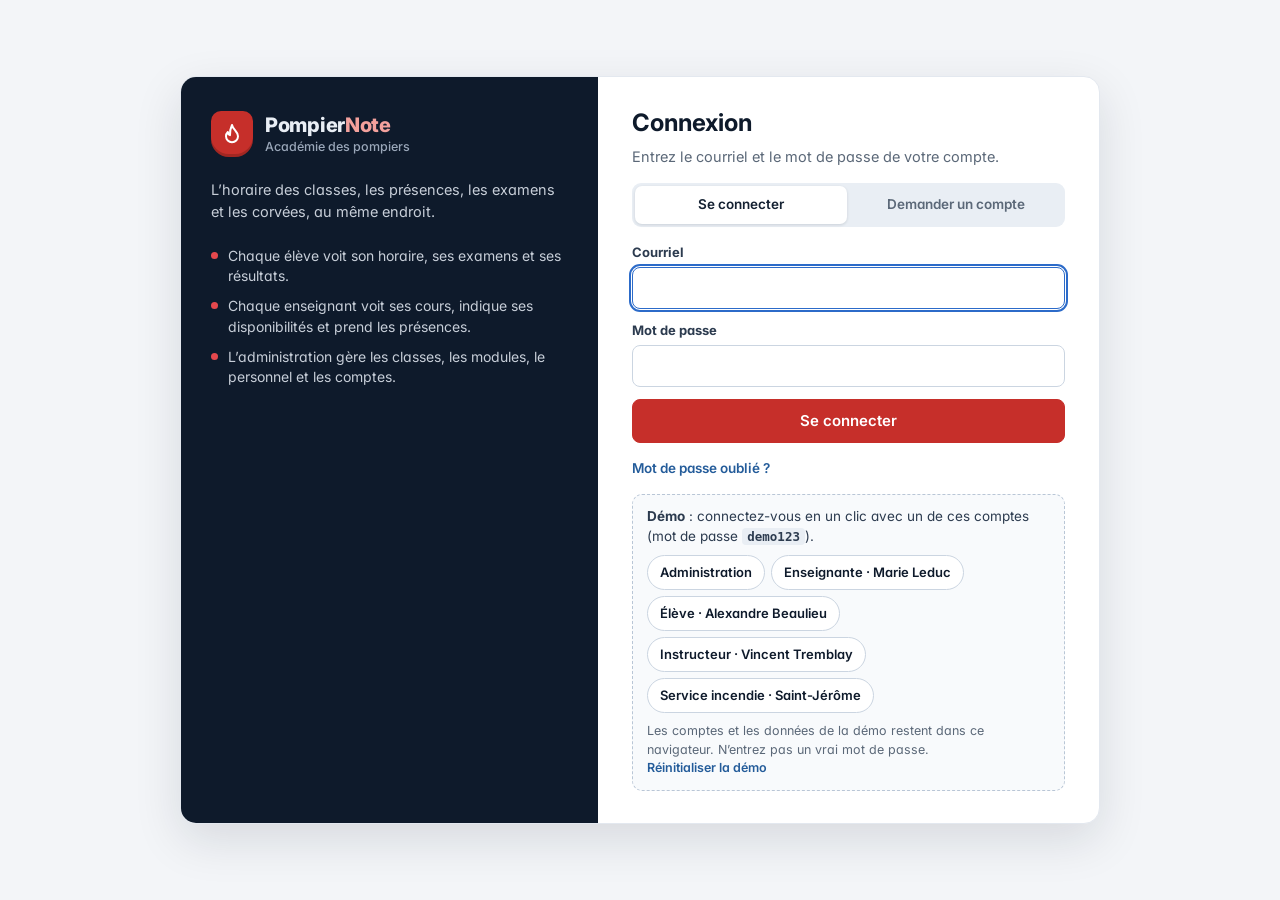
==== commit 4b69dc5e: "Formation, services incendie, confort ; cartes plus légères et fenêtres taillées pour chaque liste -" ====
--- a/index.html
+++ b/index.html
@@ -47,6 +47,12 @@
 .k7{--card:#F0F3F8;--chip:#E1E7F2;--chip-ink:#546C91;--bar:#9AA8BD}
 .kx{--card:#FFF0F1;--chip:#FFE0E1;--chip-ink:#B1353F;--bar:#E26A70}
 .role-chip{display:inline-flex;align-items:center;margin-left:6px;padding:1px 6px;border-radius:4px;font-size:11px;font-weight:700;background:#FFF1E0;color:#995D12;vertical-align:1px}
+/* capitaine : rouge foncé ; lieutenants : bleu marine (mêmes couleurs que leurs cartes) */
+.role-chip.rc-cap{background:#9F2D35;color:#FFFFFF}
+.role-chip.rc-lt{background:#1E3A5F;color:#FFFFFF}
+.role-chip.rc-vert{background:#1F5F45;color:#FFFFFF}
+.role-chip.rc-or{background:#8A6416;color:#FFFFFF}
+.role-chip.rc-gris{background:#4B5563;color:#FFFFFF}
 /* Coquille : menu marine à gauche, barre de titre blanche en haut, contenu sur fond gris très clair */
 .app{display:grid;grid-template-columns:220px minmax(0,1fr);min-height:100vh;transition:grid-template-columns .22s ease}
 .app.side-mini{grid-template-columns:60px minmax(0,1fr)}
@@ -60,15 +66,32 @@
 .brand-icon{width:32px;height:36px;border-radius:8px 8px 15px 15px;background:var(--accent);display:grid;place-items:center;flex:none;color:#FFFFFF;box-shadow:inset 0 -3px 0 rgba(0,0,0,.18)}
 .brand-icon svg{width:18px;height:18px}
 .ws-label{display:inline-flex;align-self:flex-start;margin:0 4px 2px;padding:2px 8px;border-radius:999px;background:var(--side-hover);color:var(--side-soft);letter-spacing:.08em;font-size:10px;font-weight:700;text-transform:uppercase}
-.nav{list-style:none;margin:0;padding:0;display:flex;flex-direction:column;gap:1px}
+.nav{position:relative;z-index:1;list-style:none;margin:0;padding:0;display:flex;flex-direction:column;gap:1px}
 .nav-sec{padding:12px 10px 3px;color:var(--side-muted);font-size:10px;font-weight:700;letter-spacing:.12em;text-transform:uppercase}
 .nav-sec:first-child{padding-top:8px}
 .nav button{position:relative;display:flex;align-items:center;gap:10px;width:100%;padding:6px 10px;border:0;border-radius:var(--r-sm);background:none;color:var(--side-soft);font-size:13.5px;font-weight:500;text-align:left}
 .nav button .ic{opacity:.85}
 .nav button:hover{background:var(--side-hover);color:#FFFFFF}
-.nav button[aria-current="page"]{background:var(--side-active);color:#FFFFFF;font-weight:600}
-.nav button[aria-current="page"] .ic{opacity:1;color:#F3A19D}
-.nav button[aria-current="page"]::before{content:"";position:absolute;left:-10px;top:7px;bottom:7px;width:3px;border-radius:0 3px 3px 0;background:var(--accent)}
+.nav-todo{margin-left:auto;padding:1px 7px;border-radius:999px;background:rgba(255,255,255,.09);color:var(--side-muted);font-size:11px;font-style:normal;font-weight:600;white-space:nowrap}
+.side-mini .nav-todo{display:none}
+.nav button[aria-current="page"] .nav-todo{background:rgba(255,255,255,.22);color:#FFFFFF}
+.nav button[aria-current="page"]{background:none;color:#FFFFFF;font-weight:600}
+.nav button[aria-current="page"] .ic{opacity:1;color:#FFFFFF}
+/* Page ouverte : la bulle rouge du logo est derrière son entrée et glisse jusqu’à la page choisie (placée par placeNavBulle).
+   Menu réduit : la bulle a la taille et la forme du logo, derrière l’icône. */
+.nav-bulle{position:absolute;top:0;left:0;opacity:0;pointer-events:none;will-change:transform;border-radius:var(--r-sm);background:var(--accent);box-shadow:inset 0 -2px 0 rgba(0,0,0,.18),0 4px 14px rgba(198,47,42,.38);transition:transform .38s cubic-bezier(.34,1.3,.5,1),width .3s ease,height .3s ease,border-radius .3s ease,opacity .2s}
+.side-mini .nav-bulle{border-radius:8px 8px 14px 14px}
+.nav-bulle.on{opacity:1}
+/* Menu des paramètres : « Paramètres » en tête (retour au menu), puis les sections */
+.nav .nav-back{margin-bottom:6px;padding-block:8px;border-bottom:1px solid var(--side-line);border-radius:var(--r-sm) var(--r-sm) 0 0;color:#FFFFFF;font-weight:700}
+.nav .nav-back .ic{opacity:1}
+.nav.nav-in button>*{animation:navIn .24s ease-out}
+.nav.nav-back-in button>*,.nav.nav-back-in .nav-sec{animation:navBackIn .24s ease-out}
+@keyframes navIn{from{opacity:0;transform:translateX(14px)}}
+@keyframes navBackIn{from{opacity:0;transform:translateX(-14px)}}
+@media (prefers-reduced-motion: reduce){.nav.nav-in button>*,.nav.nav-back-in button>*,.nav.nav-back-in .nav-sec{animation:none}}
+.nav-bulle.still{transition:none}
+@media (prefers-reduced-motion: reduce){.nav-bulle{transition:opacity .2s}}
 .person{border-top:1px solid var(--side-line);display:flex;align-items:center;gap:10px;padding:10px 4px 12px;font-size:12px;color:var(--side-ink)}
 .person b{display:block;font-size:13px}
 .person small{display:block;color:var(--side-muted);margin-top:2px;font-size:12px}
@@ -82,8 +105,8 @@
 .side-mini .brand{justify-content:center;padding-inline:0}
 .side-mini .brand>div,.side-mini .ws-label,.side-mini .person>div,.side-mini .nav-sec{display:none}
 .side-mini .nav button,.side-mini .side-toggle{justify-content:center;padding-inline:0;position:relative}
+.side-mini .nav button{padding-block:9px}
 .side-mini .nav button>span,.side-mini .side-toggle>span{position:absolute;width:1px;height:1px;overflow:hidden;clip:rect(0 0 0 0);white-space:nowrap}
-.side-mini .nav button[aria-current="page"]::before{left:-8px}
 .side-mini .side-toggle .ic{transform:rotate(180deg)}
 .side-mini .person{justify-content:center;padding-inline:0}
 @media (prefers-reduced-motion: reduce){.side-toggle .ic{transition:none}}
@@ -118,6 +141,37 @@
 .page-heading{display:flex;justify-content:space-between;align-items:center;gap:8px 16px;flex-wrap:wrap;margin:0 calc(-1 * clamp(12px,1.8vw,24px));padding:10px clamp(12px,1.8vw,24px);background:var(--surface);border-bottom:1px solid var(--line);min-height:54px}
 .page-heading h1{margin:0;font-size:18px;font-weight:700;letter-spacing:-.015em;line-height:1.2;color:var(--ink);text-wrap:balance}
 .page-heading p{margin:1px 0 0;color:var(--muted);font-size:12.5px}
+/* Titre (ou onglets), barre de la page, cloche : une ligne si tout y entre ; sinon libellés courts (hd-short) ;
+   sinon la barre de la page passe sur une deuxième ligne (hd-two). fitHeading choisit. */
+.ph-t{min-width:0}
+.ph-row{display:flex;align-items:center;gap:6px 14px;flex-wrap:nowrap}
+.pg-tabs button{padding:5px 11px}
+/* Entrée qui réunit plusieurs pages : les onglets servent de titre ; le titre reste pour les lecteurs d’écran */
+.has-tabs .ph-row h1{position:absolute;width:1px;height:1px;overflow:hidden;clip:rect(0 0 0 0);white-space:nowrap}
+.ph-tools{flex:1 1 auto;min-width:0}
+.ph-tools:empty{display:none}
+.page-heading.with-tools{flex-wrap:nowrap;gap:8px 14px}
+.with-tools .ph-t,.with-tools .head-side{flex:none}
+.head-side{flex-wrap:nowrap}
+.ph-tools>.ctl,.ph-tools>.toolbar{flex-wrap:nowrap;gap:8px;margin:0;padding:0;background:none;border:0;border-radius:0;box-shadow:none}
+.ph-tools>.ctl>*:not(.grow),.ph-tools>.toolbar>*:not(.grow){flex:none}
+.ph-tools .seg.sm button{padding:5px 11px}
+.ph-tools .wk-range,.ph-tools .summary{white-space:nowrap}
+.ph-tools .summary{font-size:13px}
+.ph-tools .summary b{font-size:14px}
+.vm-seg button{display:inline-grid;place-items:center;padding:5px 8px}
+.vm-seg .ic{width:16px;height:16px}
+.hd-short .t-long,.hd-short .ds-t{display:none}
+.hd-short .t-short{display:inline}
+.hd-short .demo-show{padding:0 9px}
+.hd-short .ph-tools .search{width:170px}
+.page-heading.hd-two{flex-wrap:wrap}
+.hd-two .ph-t{flex:1 1 auto}
+.hd-two .ph-tools{order:3;flex-basis:100%}
+.hd-two .ph-tools>.ctl,.hd-two .ph-tools>.toolbar{flex-wrap:wrap}
+/* sur deux lignes, la barre de la page peut aussi se replier (onglets, résumés, recherche) pour ne jamais dépasser */
+.hd-two .ph-tools>.toolbar>*:not(.grow){flex:0 1 auto;min-width:0}
+.hd-two .ph-tools .summary{white-space:nowrap;overflow:hidden;text-overflow:ellipsis}
 /* Boutons et champs */
 .btn{min-height:34px;padding:6px 12px;border:1px solid var(--line);border-radius:var(--r-sm);background:var(--surface);box-shadow:0 1px 2px rgba(14,26,43,.05);font-size:13px;font-weight:600;color:var(--ink);transition:background .12s,border-color .12s,box-shadow .12s;display:inline-flex;align-items:center;justify-content:center;gap:6px;white-space:nowrap}
 .btn:hover{background:var(--surface-2);border-color:var(--line-strong)}
@@ -301,6 +355,22 @@
 .drawer{position:fixed;top:0;right:0;bottom:0;width:min(520px,100%);background:var(--surface);z-index:21;overflow-y:auto;box-shadow:var(--shadow);animation:slide .18s ease-out;display:flex;flex-direction:column}
 @keyframes slide{from{transform:translateX(24px);opacity:.6}to{transform:none;opacity:1}}
 @media (prefers-reduced-motion: reduce){.drawer{animation:none}}
+/* Formes des fenêtres (DR_SHAPES dans 24-tiroir.js) : la largeur vient de --dw */
+.drawer.sh-side{width:min(var(--dw,520px),100%)}
+.drawer.sh-center,.drawer.sh-sheet,.drawer.sh-bottom,.drawer.sh-pop{left:0;right:0;margin:0 auto;border-radius:var(--r);box-shadow:0 18px 50px rgba(20,33,50,.28)}
+.drawer.sh-center{top:max(24px,7vh);bottom:auto;width:min(var(--dw),calc(100% - 32px));max-height:calc(100% - max(24px,7vh) - 24px);animation:dr-in .16s ease-out}
+.drawer.sh-sheet{top:24px;bottom:24px;width:min(var(--dw),calc(100% - 48px));animation:dr-rise .2s ease-out}
+.drawer.sh-bottom{top:auto;bottom:0;width:min(var(--dw),calc(100% - 32px));max-height:min(72vh,680px);border-radius:var(--r) var(--r) 0 0;animation:dr-up .2s ease-out}
+.drawer.sh-pop{right:auto;bottom:auto;margin:0;width:min(var(--dw),calc(100% - 24px));max-height:calc(100% - 24px);border:1px solid var(--line);box-shadow:0 12px 32px rgba(20,33,50,.22);animation:dr-in .12s ease-out}
+.scrim.light{background:rgba(20,33,50,.14)}
+@keyframes dr-in{from{opacity:0;transform:translateY(6px)}to{opacity:1;transform:none}}
+@keyframes dr-rise{from{opacity:.4;transform:translateY(18px)}to{opacity:1;transform:none}}
+@keyframes dr-up{from{opacity:.4;transform:translateY(40px)}to{opacity:1;transform:none}}
+@media (prefers-reduced-motion: reduce){.drawer[class*=sh-]{animation:none}}
+@media (max-width:760px){
+  .drawer.sh-side,.drawer.sh-sheet{inset:0;width:100%;margin:0;border-radius:0;max-height:none}
+  .drawer.sh-center,.drawer.sh-bottom,.drawer.sh-pop{top:auto;left:0;right:0;bottom:0;width:100%;max-height:92%;margin:0;border:0;border-radius:14px 14px 0 0;animation:dr-up .2s ease-out}
+}
 .dr-top{display:flex;align-items:flex-start;gap:12px;justify-content:space-between;padding:calc(14px + env(safe-area-inset-top,0px)) 20px 0}
 .dr-tt{min-width:0}
 .eyebrow{margin:0;font-weight:700;text-transform:uppercase;letter-spacing:.14em;color:var(--eyebrow);font-size:11px}
@@ -311,6 +381,7 @@
 .dr-sec h3,.dr-h3{margin:0;font-weight:700;font-size:16px}
 .dr-foot{position:sticky;bottom:0;background:var(--surface);border-top:1px solid var(--line);padding:9px 20px calc(9px + env(safe-area-inset-bottom,0px));display:flex;gap:8px 10px;flex-wrap:wrap;align-items:center;z-index:2}
 .dr-foot p{margin:0;flex:1 1 200px;font-size:14px}
+.dr-body>.dr-foot{margin-left:-20px;margin-right:-20px}
 .state{font-size:13px;color:var(--muted)}
 .state.dirty{color:var(--warn);font-weight:700}
 .sess-box{border:1px solid var(--line);border-radius:var(--r);padding:10px 12px;display:flex;flex-direction:column;gap:8px;background:var(--surface-2)}
@@ -491,8 +562,16 @@
   .cl-c{grid-area:c}.cl-prin{grid-area:p;flex-wrap:wrap;row-gap:6px}.cl-n{grid-area:n;text-align:left}.cl-st{grid-area:s}.cl-rate{grid-area:r}.cl-adv{grid-area:a;display:flex}.cl-go{grid-area:go;justify-content:space-between}
   .cl-go-t,.cl-go>.ic{display:inline}
   .cl-go .btn{padding-inline:12px}
-  .cl-row [data-l]::before{content:attr(data-l);display:block;flex-basis:100%;margin-bottom:6px;font-size:11px;font-weight:700;text-transform:uppercase;letter-spacing:.06em;color:var(--muted)}
-  .cl-prin[data-l]::before{margin-bottom:0}
+  /* libellés en petit devant la valeur, comme les cartes de l’affichage Cartes */
+  .cl-row [data-l]::before{content:attr(data-l);display:inline;font-size:12.5px;font-weight:400;color:var(--muted)}
+  .cl-prin[data-l]::before{content:"Principal"}
+  .cl-st[data-l]::before{display:none}
+  .cl-n{display:flex;align-items:baseline;gap:5px;font-size:15px}
+  .cl-big{flex-flow:row wrap;align-items:baseline;gap:4px 5px}
+  .cl-big b{font-size:15px}
+  .cl-big[data-l]::before{flex:none}
+  .cl-big .meter{flex-basis:100%;height:5px}
+  .cl-basis{flex-basis:100%;font-size:12px}
 }
 .cl-add{margin-bottom:0}
 /* Examens : tableau de bord */
@@ -777,7 +856,7 @@
   .st-hd{display:none}
   .st-cols{grid-template-columns:40px minmax(0,1fr) 64px 64px;grid-template-areas:"num name name x" "rate rate a r";row-gap:12px}
   .st-num{grid-area:num}.st-name{grid-area:name}.st-x{grid-area:x}.st-rate{grid-area:rate}.st-a{grid-area:a}.st-r{grid-area:r}
-  .st-row [data-l]::before{content:attr(data-l);display:block;margin-bottom:5px;font-size:11px;font-weight:700;text-transform:uppercase;letter-spacing:.06em;color:var(--muted);text-align:left}
+  .st-row [data-l]::before{content:attr(data-l);display:block;margin-bottom:3px;font-size:12px;font-weight:400;color:var(--muted);text-align:left}
 }
 /* Cours à rattraper */
 .miss-list .lrow{grid-template-columns:52px minmax(0,1fr) auto;gap:16px;padding:14px 22px;cursor:pointer}
@@ -922,6 +1001,8 @@
 .token button{width:22px;height:22px;border:0;border-radius:50%;background:rgba(255,255,255,.2);color:#FFFFFF;display:grid;place-items:center;font-size:14px;line-height:1;padding:0}
 .token button:hover{background:rgba(255,255,255,.34)}
 .viewsel .fchip{min-height:32px;padding:4px 12px;font-size:12.5px}
+.tch-row{gap:6px}
+.tch-row .fchip{min-height:30px;padding:3px 11px;font-size:12.5px}
 .late{display:inline-flex;align-items:center;gap:7px;height:32px;padding:0 12px;border:0;border-radius:999px;background:var(--warn-bg);color:var(--warn);font-size:12.5px;font-weight:700;white-space:nowrap}
 .late::before{content:"";width:7px;height:7px;border-radius:50%;background:currentColor}
 .late:hover{text-decoration:underline}
@@ -960,9 +1041,7 @@
 .cell-add:hover{color:var(--ink);border-color:var(--muted);background:var(--surface)}
 .wk-cell:hover .cell-add,.cell-add:focus-visible{opacity:1}
 @media (hover:none){.cell-add{opacity:1}}
-.drawer.dialog{top:50%;left:50%;right:auto;bottom:auto;transform:translate(-50%,-50%);width:min(520px,calc(100% - 32px));max-height:calc(100% - 32px);border-radius:var(--r);animation:pop .16s ease-out}
-@keyframes pop{from{opacity:0;transform:translate(-50%,-47%)}to{opacity:1;transform:translate(-50%,-50%)}}
-@media (prefers-reduced-motion: reduce){.drawer.dialog{animation:none}.cell-add{transition:none}}
+@media (prefers-reduced-motion: reduce){.cell-add{transition:none}}
 .mv-route{display:grid;grid-template-columns:minmax(0,1fr) auto minmax(0,1fr);gap:10px;align-items:center}
 .mv-arrow{font-size:20px;color:var(--muted);font-weight:700}
 .mv-box{border:1px solid var(--line);border-radius:var(--r);padding:10px 12px;background:var(--surface-2);min-width:0}
@@ -1051,6 +1130,7 @@
   :is(input:not([type=checkbox]):not([type=radio]):not([type=range]):not([type=color]),select,textarea){font-size:16px}
   /* Panneau latéral : marges de téléphone */
   .dr-top,.dr-body,.dr-foot{padding-left:16px;padding-right:16px}
+  .dr-body>.dr-foot{margin-left:-16px;margin-right:-16px}
   /* Présences : boutons à la taille du doigt (44 px) */
   .ab{min-width:44px;min-height:44px;padding:0 6px;font-size:15px}
   .att-btns{gap:5px}
@@ -1102,30 +1182,553 @@
   .tbl.stack .tb-rate{min-width:0}
   /* Petits textes : 12 px au moins */
   .chip,.chore-chip,.role-chip,.wk-corner,.wk-class small,.day-pick small,.cc-kind,.cc-flag,.kpi span,.tbl th,.eyebrow,.facts dt,
-  .cl-hd,.cl-row [data-l]::before,.xm-tile .lbl,.xm-hd,.xm-d small,.nav-n,.dp-wd,.dp-c span,.md-m>span,.xg thead th,.xg tfoot .xg-n,
+  .cl-hd,.cl-row [data-l]::before,.xm-tile .lbl,.xm-hd,.xm-d small,.nav-n,.nav-todo,.dp-wd,.dp-c span,.md-m>span,.xg thead th,.xg tfoot .xg-n,
   .xg thead .xg-r,.xg-r small,.xg-h small,.st-hd,.st-row [data-l]::before,.miss-d small,.col-prin,.fh-stats dt,.fiche-h3,
   .cell-chore small,.fchip small,.mv-box small,.pick-hint{font-size:12px}
 }
-/* Stock : les quatre listes (équipement prêté, matériel, consommables, ventes) et la fenêtre d’un article */
-.xm-sk-epi{grid-template-columns:72px minmax(0,1.6fr) 118px minmax(0,1.5fr) 120px}
-.xm-sk-mat{grid-template-columns:minmax(0,2fr) 84px minmax(0,1.4fr) 118px 120px}
-.xm-sk-con{grid-template-columns:minmax(0,2fr) 120px 74px 118px 196px}
-.xm-sk-ven{grid-template-columns:minmax(0,1.5fr) 96px minmax(0,2.2fr) 110px}
-.xm-sk-sale{grid-template-columns:96px minmax(0,1fr) 120px}
-.xm-sk-con .xm-end,.xm-sk-epi .xm-end{gap:6px;flex-wrap:wrap}
-.xm-sk-mat .stk-q,.xm-sk-con .stk-q,.xm-sk-con .stk-s,.xm-sk-ven .stk-money{text-align:center}
-.stk-num{display:inline-flex;align-items:center;justify-content:center;min-width:54px;padding:4px 7px;border-radius:var(--r-sm);background:var(--role-bg);color:var(--role);font-size:12.5px;font-weight:700;font-variant-numeric:tabular-nums;white-space:nowrap}
-.stk-q{font-size:17px;font-weight:700;color:var(--ink);font-variant-numeric:tabular-nums;line-height:1.1}
-.stk-q small{margin-left:5px;font-size:12px;font-weight:500;color:var(--muted)}
-.stk-q.warn{color:var(--warn)}
-.stk-s{color:var(--muted);font-variant-numeric:tabular-nums}
-.stk-money{font-weight:700;color:var(--ink);font-variant-numeric:tabular-nums;white-space:nowrap}
-.stk-sizes{display:flex;flex-wrap:wrap;gap:4px}
-.xm-of{font-size:16px;font-weight:600;color:var(--muted)}
-.stk-sum{margin:0 0 10px;color:var(--muted)}
-.stk-sum b{color:var(--ink)}
-.stk-qgrid{display:grid;grid-template-columns:repeat(auto-fill,minmax(78px,1fr));gap:8px}
-#stk-eleve .plist li{align-items:baseline}
+/* Menus latéraux à sections (Paramètres, Stock, Compta) : une pastille d’alerte */
+.nav-todo.bad{background:var(--accent);color:#FFFFFF}
+.nav button[aria-current="page"] .nav-todo.bad{background:#FFFFFF;color:var(--accent)}
+
+/* ---------- Stock ---------- */
+/* Inventaire et Achats : les onglets en haut de la page */
+.stk-seg{display:flex;width:fit-content;max-width:100%;margin-bottom:12px}
+.seg-n{margin-left:2px;color:var(--muted);font-style:normal;font-weight:500}
+.seg-n.bad{display:inline-block;min-width:18px;padding:0 5px;border-radius:999px;background:var(--accent);color:#FFFFFF;font-size:12px;font-weight:700;line-height:18px;text-align:center}
+.xm-sk{grid-template-columns:minmax(0,2.2fr) minmax(0,1fr) minmax(0,1.2fr) minmax(0,1.3fr) minmax(90px,auto)}
+.xm-hd.xm-sk{grid-template-columns:minmax(0,2.2fr) minmax(0,1fr) minmax(0,1.2fr) minmax(0,1.3fr) 90px}
+.xm-skm{grid-template-columns:44px minmax(0,2.4fr) minmax(0,1fr) minmax(0,1fr)}
+.xm-ski{grid-template-columns:44px minmax(0,2.4fr) minmax(0,1fr) minmax(150px,auto)}
+.xm-ski .xm-end,.xm-sk .xm-end{justify-content:flex-end}
+/* Stock en cartes : aucun libellé (.xm-lite) ; l’état, puis à qui ou combien, puis la catégorie (sélecteurs aussi forts que les règles générales des cartes, qui viennent après) */
+.skm-by{display:none}
+.nw{white-space:nowrap}
+#main.view-cards .xm-list>.xm-row.xm-lite>.xm-t:not([data-l]){flex:1 1 100%}
+#main.view-cards .xm-list>.xm-row.xm-sk>.stk-c{order:1}
+#main.view-cards .xm-list>.xm-row.xm-sk>:nth-child(3){order:2}
+#main.view-cards .xm-list>.xm-row.xm-sk>.xm-m{order:3;color:var(--muted)}
+#main.view-cards .xm-list>.xm-row.xm-sk>.xm-end{order:4;flex:none;margin-left:auto;padding:0;border:0}
+#main.view-cards .skm-by{display:inline}
+.stk-c{display:inline-flex;align-items:center;gap:7px;font-size:13px;min-width:0}
+.dot{flex:none;width:10px;height:10px;border-radius:50%;background:var(--muted)}
+.dot.ok{background:var(--ok)}.dot.warn{background:var(--warn)}.dot.bad{background:var(--bad)}
+.stk-q b{font-size:15px;font-variant-numeric:tabular-nums}
+.stk-q b.warn{color:var(--warn)}.stk-q b.bad{color:var(--bad)}
+.stk-q small{color:var(--muted);font-size:12.5px}
+.stk-chips{display:flex;flex-wrap:wrap;gap:5px}
+.stk-chips .chip{cursor:pointer;border:0}
+.stk-acts{flex-wrap:wrap;gap:6px}
+.stk-ig{margin-bottom:12px}
+.stk-ig h2{display:flex;align-items:center;gap:8px}
+form[data-suivi="qte"] .sa-u,form[data-suivi="unite"] .sa-q{display:none}
+form:not([data-cat="ari"]) .sa-ari{display:none}
+.pk-list{display:grid;grid-template-columns:repeat(auto-fill,minmax(min(100%,200px),1fr));gap:6px}
+.pr-note{margin:14px 0 0;font-size:12px}
+.pr-sign2{display:flex;justify-content:space-between;gap:40px;margin-top:46px}
+.pr-sign2 p{flex:1;margin:0;padding-top:4px;border-top:1px solid #333;font-size:11px;text-align:center}
+.pr-to{margin:0 0 12px;font-size:12px}
+
+/* Stock : sélection, emplacements, scanner, étiquettes, comptage */
+.stk-tt{display:grid;grid-template-columns:auto minmax(0,1fr);column-gap:10px;align-items:center}
+.stk-tt .stk-ck{grid-row:1/3;width:18px;height:18px;accent-color:var(--accent);cursor:pointer}
+.stk-bulk{display:flex;flex-wrap:wrap;align-items:center;gap:8px 12px;margin-bottom:10px;padding:8px 12px;border:1px solid var(--accent);border-radius:var(--r);background:var(--surface)}
+.stk-bulk .field{margin:0}
+.stk-bulk select{min-height:32px}
+.stk-empl{display:grid;grid-template-columns:minmax(220px,300px) minmax(0,1fr);gap:12px;align-items:start}
+.stk-tree ul{list-style:none;margin:0;padding:0;display:flex;flex-direction:column;gap:2px}
+.stk-node{display:flex;align-items:center;gap:8px;width:100%;padding:6px 8px 6px calc(8px + var(--d,0) * 16px);border:0;border-radius:var(--r-sm);background:none;color:var(--ink-2);font-size:13.5px;text-align:left;cursor:pointer}
+.stk-tree li{--d:0}
+.stk-tree li .stk-node{padding-left:calc(8px + var(--d) * 16px)}
+.stk-node:hover{background:var(--surface-2)}
+.stk-node.on{background:var(--role-bg);color:var(--ink);font-weight:600}
+.stk-node .ic{width:15px;height:15px;color:var(--muted)}
+.stk-node span{flex:1;min-width:0}
+.stk-node i{font-style:normal;font-size:12px;color:var(--muted)}
+.stk-elist{min-width:0;display:flex;flex-direction:column;gap:10px}
+.stk-cam{display:flex;flex-direction:column;align-items:center;gap:8px;padding:12px;border:1px dashed var(--line-strong);border-radius:var(--r)}
+.stk-cam video{width:100%;max-height:300px;border-radius:var(--r-sm);background:#000;object-fit:cover}
+.stk-cam-hint{font-size:12.5px;color:var(--muted)}
+.stk-pre{margin:0;padding:8px 10px;border-radius:var(--r-sm);background:var(--surface-2);font-size:12.5px;line-height:1.5}
+.stk-prep{display:flex;flex-wrap:wrap;justify-content:space-between;gap:8px}
+.stk-count .stk-cl{display:flex;flex-wrap:wrap;justify-content:space-between;gap:8px}
+.stk-count .stk-cl.on{background:var(--surface-2)}
+.chip-btn{padding:3px 10px;border:1px solid var(--line-strong);border-radius:999px;background:var(--surface);color:var(--ink-2);font-size:12.5px;font-weight:600;cursor:pointer}
+.chip-btn.ok{background:var(--ok);border-color:var(--ok);color:#FFFFFF}
+.chip-btn.bad{background:var(--bad);border-color:var(--bad);color:#FFFFFF}
+.chip-btn.warn{background:var(--warn);border-color:var(--warn);color:#FFFFFF}
+.xm-skc{grid-template-columns:minmax(0,2fr) minmax(0,1fr) minmax(0,.7fr) minmax(0,.8fr) minmax(120px,auto)}
+.xm-hd.xm-skc{grid-template-columns:minmax(0,2fr) minmax(0,1fr) minmax(0,.7fr) minmax(0,.8fr) 120px}
+.xm-skb{grid-template-columns:minmax(0,1.6fr) minmax(0,1fr) minmax(0,1fr) minmax(0,1.2fr)}
+.stk-kit td{white-space:nowrap}
+.pr-labels{display:grid;grid-template-columns:repeat(3,1fr);gap:4mm}
+.lab{display:flex;gap:3mm;align-items:center;padding:2mm;border:1px dashed #999;break-inside:avoid;page-break-inside:avoid;min-height:24mm}
+.lab-qr{flex:none;width:20mm;height:20mm}
+.lab-qr svg{width:100%;height:100%}
+.lab-t{display:flex;flex-direction:column;gap:1px;font-size:9pt;min-width:0}
+.lab-t b{font-size:10pt}
+.lab-t small{font-size:7.5pt;color:#444}
+@media (max-width:900px){.stk-empl{grid-template-columns:1fr}}
+@media (max-width:760px){
+  #drawer .stk-acts .btn{min-height:44px;font-size:15px;flex:1 1 45%}
+  .chip-btn{min-height:36px;padding:6px 12px;font-size:13px}
+  .stk-tt .stk-ck{width:22px;height:22px}
+}
+
+/* Fiches d’objets */
+.stk-fiches{display:grid;grid-template-columns:repeat(auto-fill,minmax(min(100%,260px),1fr));gap:12px}
+.stk-fiche{display:flex;flex-direction:column;gap:8px;padding:12px 14px;border:1px solid var(--line);border-left:4px solid var(--line-strong);border-radius:var(--r);background:var(--surface);box-shadow:var(--shadow-sm)}
+.stk-fiche.warn{border-left-color:var(--warn)}.stk-fiche.bad{border-left-color:var(--bad)}
+.stk-fh{display:flex;align-items:center;gap:10px;padding:0;border:0;background:none;text-align:left;cursor:pointer;color:var(--ink)}
+.stk-fh b{display:block;font-size:15px}
+.stk-fh small{display:block;font-size:12.5px;color:var(--muted)}
+.stk-fi{flex:none;display:grid;place-items:center;width:36px;height:36px;border-radius:10px;background:var(--role-bg);color:var(--ink-2)}
+.stk-fi.lg{width:48px;height:48px;border-radius:12px}
+.stk-fi.lg .ic{width:24px;height:24px}
+.stk-fs{margin:0;font-size:13.5px}
+.stk-fs b{font-size:17px;font-variant-numeric:tabular-nums}
+.stk-fs small{font-size:12.5px;color:var(--muted)}
+.stk-ft{display:flex;flex-wrap:wrap;gap:5px;margin:0}
+.stk-fhead{display:flex;flex-direction:column;gap:8px}
+.stk-fhrow{display:flex;flex-wrap:wrap;align-items:center;gap:12px}
+.stk-pick{list-style:none;margin:10px 0 0;padding:0;display:flex;flex-direction:column;gap:4px;max-height:52vh;overflow-y:auto}
+.stk-pk{display:flex;align-items:center;gap:10px;width:100%;padding:8px 10px;border:1px solid var(--line);border-radius:var(--r-sm);background:var(--surface);text-align:left;cursor:pointer;color:var(--ink)}
+.stk-pk:hover{border-color:var(--line-strong);background:var(--surface-2)}
+.stk-pk>span:nth-child(2){flex:1;min-width:0}
+.stk-pk b{display:block;font-size:14px}
+.stk-pk small{display:block;font-size:12.5px;color:var(--muted)}
+.bad-t{color:var(--bad)}.warn-t{color:var(--warn)}
+form[data-form="stk-mod"][data-suivi="qte"] .sa-u,form[data-form="stk-mod"][data-suivi="unite"] .sa-q{display:none}
+
+/* ---------- Compta ---------- */
+.cp-tbl td.num,.cp-tbl th.num{text-align:right;font-variant-numeric:tabular-nums;white-space:nowrap}
+.cp-tbl tfoot th,.cp-tbl tfoot td{border-top:2px solid var(--line-strong);font-weight:700}
+.cp-tbl .num.bad,.cp-tbl .num .bad{color:var(--bad)}
+.cp-tbl .num.warn{color:var(--warn)}
+.cp-amt{font-variant-numeric:tabular-nums;white-space:nowrap}
+.cp-amt.rev{color:var(--ok)}
+.cp-amt.dep{color:var(--ink)}
+.cp-in{width:120px;min-height:32px;padding:0 8px;border:1px solid var(--line-strong);border-radius:var(--r-sm);background:var(--surface);text-align:right;font:inherit;font-variant-numeric:tabular-nums}
+.cp-bar{min-width:140px}
+.cp-bar .meter{margin:0 0 2px}
+.cp-bar small{font-size:12px;color:var(--muted)}
+.cp-box{margin-top:14px;padding:12px;border:1px solid var(--line);border-radius:var(--r);background:var(--surface-2);display:flex;flex-direction:column;gap:10px}
+.cp-box .sb-h3{margin:0}
+.cp-lines{margin-top:12px}
+.cp-lines td.num,.cp-lines th.num{text-align:right;white-space:nowrap}
+.cp-lines tfoot th{text-align:right;font-weight:600}
+.cp-fl{display:flex;flex-direction:column;gap:6px}
+.cp-fli{display:grid;grid-template-columns:minmax(0,1fr) 70px 110px;gap:8px;align-items:end}
+.cp-tarifs{display:grid;grid-template-columns:repeat(auto-fill,minmax(min(100%,330px),1fr));gap:12px}
+.cp-tarif{display:flex;flex-direction:column;gap:8px;margin:0;padding:10px 12px;border:1px solid var(--line);border-radius:var(--r-sm)}
+.cp-tarif legend{padding:0 4px;font-weight:700;font-size:13.5px}
+.cp-ech{grid-template-columns:minmax(0,1fr) 90px}
+.cp-det summary{cursor:pointer;font-weight:600;font-size:13.5px;margin:4px 0 8px}
+.cp-tx{display:grid;grid-template-columns:repeat(auto-fill,minmax(160px,1fr));gap:8px}
+@media (max-width:760px){
+  .cp-fli{grid-template-columns:minmax(0,1fr) 60px 96px}
+  .cp-in{width:100%;font-size:16px}
+  .pr-sign2{gap:20px}
+}
+/* Affichage des listes (Affectations, Classes, Élèves, Personnel, Modules, Examens) : Liste par défaut, Cartes ou Compact.
+   #main porte la classe view-cards ou view-dense ; le choix est retenu pour chaque page (bouton dans la barre du titre). */
+
+/* ----- Cartes : listes à lignes (Affectations, Modules, Examens, Stock) : légères ----- 
+   En haut le titre, la date à gauche ; dessous, les valeurs à la suite, chacune avec son libellé en petit devant
+   (posé par labelCards) ; les pastilles et les boutons au bout de la ligne. */
+#main.view-cards .xm-list{display:grid;grid-template-columns:repeat(auto-fill,minmax(min(100%,260px),1fr));gap:10px;background:none;border:0;box-shadow:none;overflow:visible}
+#main.view-cards .xm-list>.xm-hd{display:none}
+#main.view-cards .xm-list>.xm-row{display:flex;flex-wrap:wrap;align-items:center;align-content:flex-start;gap:6px 12px;padding:12px 14px;border:1px solid var(--line);border-radius:var(--r);background:var(--surface);box-shadow:var(--shadow-sm)}
+#main.view-cards .xm-list>.xm-row.go:hover{background:var(--surface);border-color:var(--line-strong)}
+#main.view-cards .xm-list>.xm-row>*{min-width:0}
+#main.view-cards .xm-list>.xm-row:has(>.xm-d){position:relative;min-height:74px;padding-left:68px}
+#main.view-cards .xm-list>.xm-row>.xm-d{position:absolute;top:12px;left:14px}
+#main.view-cards .xm-list>.xm-row>.xm-t:not([data-l]){flex:1 1 calc(100% - 80px)}
+#main.view-cards .xm-list>.xm-row:has(>.xm-d)>.xm-t:not([data-l]){flex-basis:100%}
+#main.view-cards .xm-list>.xm-row .xm-t b,#main.view-cards .xm-list>.xm-row .xm-t small{white-space:normal}
+#main.view-cards .xm-list>.xm-row>.xm-m{font-size:12.5px;color:var(--muted)}
+#main.view-cards .xm-list>.xm-row>[data-l]{display:inline-flex;flex-direction:row;align-items:baseline;gap:5px;text-align:left;font-size:13px}
+#main.view-cards .xm-list>.xm-row>[data-l]::before{content:attr(data-l);flex:none;font-size:12.5px;font-weight:400;color:var(--muted)}
+#main.view-cards .xm-list>.xm-row>.xm-end{flex:0 1 auto;margin-left:auto;justify-content:flex-end;flex-wrap:wrap;gap:6px}
+#main.view-cards .xm-list>.xm-row>.xm-end:empty{display:none}
+/* les grands chiffres (enseignants 1 / 2, résultats 8 / 12) en taille de texte, sur la ligne */
+#main.view-cards .xm-list>.xm-row>.af-n{flex-wrap:wrap;gap:0 5px}
+#main.view-cards .xm-list>.xm-row>.af-n b{flex:none;font-size:14px;white-space:nowrap}
+#main.view-cards .xm-list>.xm-row>.af-n small{max-width:100%;font-size:12.5px}
+#main.view-cards .xm-list>.xm-row>.cl-big[data-l]{align-items:center;gap:6px}
+#main.view-cards .xm-list>.xm-row>.cl-big b{font-size:14px}
+#main.view-cards .xm-list>.xm-row>.cl-big .meter{width:56px;height:6px}
+#main.view-cards .xm-list>.xm-row>.md-h{font-size:13px}
+#main.view-cards .xm-list>.xm-row>.md-h b{font-weight:600}
+#main.view-cards .md-cols>.ic{display:none}
+
+/* ----- Cartes : classes (mêmes principes : libellés en petit devant la valeur) ----- */
+#main.view-cards .cl-list:not(.xm-list){display:grid;grid-template-columns:repeat(auto-fill,minmax(min(100%,300px),1fr));gap:10px;background:none;border:0;box-shadow:none;overflow:visible}
+#main.view-cards .cl-list:not(.xm-list)>.cl-hd{display:none}
+#main.view-cards .cl-list:not(.xm-list)>.cl-row{border:1px solid var(--line);border-radius:var(--r);background:var(--surface);box-shadow:var(--shadow-sm);padding:12px 14px}
+#main.view-cards .cl-list:not(.xm-list)>.cl-row:hover{border-color:var(--line-strong)}
+#main.view-cards .cl-row.cl-cols{grid-template-columns:1fr 1fr;grid-template-areas:"c c" "p p" "n s" "r a" "go go";gap:8px 14px}
+#main.view-cards .cl-row .cl-c{grid-area:c}
+#main.view-cards .cl-row .cl-prin{grid-area:p;flex-wrap:wrap;row-gap:4px}
+#main.view-cards .cl-row .cl-n{grid-area:n;display:flex;align-items:baseline;gap:5px;font-size:14px;text-align:left}
+#main.view-cards .cl-row .cl-st{grid-area:s;justify-self:start}
+#main.view-cards .cl-row .cl-st .chip{font-size:12px;padding:3px 8px}
+#main.view-cards .cl-row .cl-rate{grid-area:r}
+#main.view-cards .cl-row .cl-adv{grid-area:a;display:flex}
+#main.view-cards .cl-row .cl-big{flex-flow:row wrap;align-items:baseline;gap:4px 5px}
+#main.view-cards .cl-row .cl-big b{font-size:14px}
+#main.view-cards .cl-row .cl-big .meter{flex-basis:100%;height:5px}
+#main.view-cards .cl-row .cl-basis{flex-basis:100%;font-size:12px}
+#main.view-cards .cl-row .cl-go{grid-area:go;justify-content:space-between;padding-top:2px}
+#main.view-cards .cl-row .cl-go-t,#main.view-cards .cl-row .cl-go>.ic{display:inline}
+#main.view-cards .cl-row [data-l]::before{content:attr(data-l);display:inline;font-size:12.5px;font-weight:400;color:var(--muted)}
+#main.view-cards .cl-row .cl-prin[data-l]::before{content:"Principal"}
+#main.view-cards .cl-row .cl-big[data-l]::before{flex:none}
+#main.view-cards .cl-row .cl-st[data-l]::before{display:none}
+
+/* ----- Cartes : élèves et personnel (tableaux) ----- */
+#main.view-cards .tbl-wrap:has(>.tbl.stack){overflow:visible;background:none;border:0;box-shadow:none}
+#main.view-cards table.tbl.stack{display:block;width:100%;min-width:0}
+#main.view-cards .tbl.stack thead{display:none}
+#main.view-cards .tbl.stack tbody{display:grid;grid-template-columns:repeat(auto-fill,minmax(min(100%,280px),1fr));gap:10px}
+#main.view-cards .tbl.stack tr{display:flex;flex-wrap:wrap;align-items:center;gap:6px 14px;padding:12px 14px;border:1px solid var(--line);border-radius:var(--r);background:var(--surface);box-shadow:var(--shadow-sm)}
+#main.view-cards .tbl.stack tr.row-link:hover{border-color:var(--line-strong)}
+#main.view-cards .tbl.stack tr.row-link:hover td{background:none}
+#main.view-cards .tbl.stack td{display:block;padding:0;border:0;font-size:13.5px;text-align:left}
+#main.view-cards .tbl.stack td:first-child{flex:1 1 0;min-width:0}
+#main.view-cards .tbl.stack tr::after{content:"";order:1;flex-basis:100%;margin-top:-6px}
+#main.view-cards .tbl.stack td.tb-line{flex-basis:100%}
+#main.view-cards .tbl.stack td.tb-top{order:1;flex:none;margin-left:auto}
+#main.view-cards .tbl.stack td:not(:first-child):not(.tb-top){order:2;color:var(--ink-2)}
+#main.view-cards .tbl.stack td.tb-act{margin-left:auto}
+#main.view-cards .tbl.stack td[data-l]::before{content:attr(data-l) " ";color:var(--muted)}
+#main.view-cards .tbl.stack td:has(>.tb-empty){display:none}
+#main.view-cards .tbl.stack .tb-n{font-size:14px}
+#main.view-cards .tbl.stack .tb-cls .cl-num,#main.view-cards .tbl.stack .tb-rate .meter{display:none}
+#main.view-cards .tbl.stack .tb-rate{min-width:0}
+
+/* ----- Cartes des élèves : compactes (numéro, nom, rôle, présence ; puis la classe, et les absences et retards seulement
+   s’il y en a ; le téléphone reste dans la fiche). Capitaine en rouge foncé, lieutenants en bleu marine. ----- */
+#main.view-cards .st-cards tbody{grid-template-columns:repeat(auto-fill,minmax(min(100%,220px),1fr));gap:8px}
+#main.view-cards .st-cards tr{padding:10px 12px;gap:4px 10px}
+#main.view-cards .st-cards .tb-who{gap:9px}
+#main.view-cards .st-cards .tb-who .link{font-size:14px;line-height:1.25}
+#main.view-cards .st-cards .role-chip{display:table;margin:3px 0 0}
+#main.view-cards .st-cards td.tb-tel,#main.view-cards .st-cards td:has(>.tb-n.zero){display:none}
+#main.view-cards .st-cards td:not(:first-child):not(.tb-top),#main.view-cards .st-cards .tb-cls .muted{font-size:12.5px}
+#main.view-cards .st-cards .tb-n{font-size:12.5px}
+#main.view-cards .st-cards .tb-rate b{font-size:17px}
+#main.view-cards .st-cards tr[data-fn="cap"]{background:#9F2D35;border-color:#9F2D35}
+#main.view-cards .st-cards tr[data-fn="lt"]{background:#1E3A5F;border-color:#1E3A5F}
+#main.view-cards .st-cards tr[data-fn="vert"]{background:#1F5F45;border-color:#1F5F45}
+#main.view-cards .st-cards tr[data-fn="or"]{background:#8A6416;border-color:#8A6416}
+#main.view-cards .st-cards tr[data-fn="gris"]{background:#4B5563;border-color:#4B5563}
+#main.view-cards .st-cards tr[data-fn]:hover{border-color:transparent;filter:brightness(1.08)}
+#main.view-cards .st-cards tr[data-fn] td,#main.view-cards .st-cards tr[data-fn] .link,#main.view-cards .st-cards tr[data-fn] .tb-n{color:#FFFFFF}
+#main.view-cards .st-cards tr[data-fn] .muted,#main.view-cards .st-cards tr[data-fn] td[data-l]::before{color:rgba(255,255,255,.75)}
+#main.view-cards .st-cards tr[data-fn] .st-num{background:rgba(255,255,255,.16);color:#FFFFFF}
+#main.view-cards .st-cards tr[data-fn] .role-chip{background:rgba(255,255,255,.2);color:#FFFFFF}
+#main.view-cards .st-cards tr[data-fn] .cl-big b{color:#FFFFFF}
+#main.view-cards .st-cards tr[data-fn] .cl-big.warn b{color:#FFD98A}
+#main.view-cards .st-cards tr[data-fn] .cl-big.bad b{color:#FFB8BD}
+
+/* ----- Compact : lignes serrées, titre et détail sur la même ligne ----- */
+#main.view-dense .xm-hd{padding-top:6px;padding-bottom:6px}
+#main.view-dense .xm-row{padding-top:3px;padding-bottom:3px}
+#main.view-dense .xm-d{width:38px;height:32px;border-radius:7px}
+#main.view-dense .xm-d small:first-child{display:none}
+#main.view-dense .xm-d b{font-size:14px}
+#main.view-dense .xm-t{flex-direction:row;align-items:baseline;gap:10px}
+#main.view-dense .xm-t b{font-size:13.5px;flex:none;max-width:60%}
+#main.view-dense .xm-t small{font-size:12px}
+#main.view-dense .cl-num,#main.view-dense .md-num{width:30px;height:30px;font-size:12.5px;border-radius:7px}
+#main.view-dense .btn.sm{min-height:26px;padding:2px 9px;font-size:12.5px}
+#main.view-dense .chip{padding:1px 7px}
+#main.view-dense .cl-hd{padding-top:6px;padding-bottom:6px}
+#main.view-dense .cl-row{padding-top:5px;padding-bottom:5px}
+#main.view-dense .cl-name b{font-size:14px}
+#main.view-dense .cl-name small{font-size:12px}
+#main.view-dense .cl-n,#main.view-dense .cl-big b{font-size:16px}
+#main.view-dense .cl-big{gap:4px}
+#main.view-dense .cl-big .meter{height:5px}
+#main.view-dense .cl-prin .av,#main.view-dense .tb-who .av{width:24px;height:24px;font-size:10.5px}
+#main.view-dense .cl-prin select{min-height:28px;font-size:13.5px}
+#main.view-dense .cl-go .btn{min-height:28px}
+#main.view-dense .tbl th{padding-top:6px;padding-bottom:6px}
+#main.view-dense .tbl td{padding-top:4px;padding-bottom:4px;font-size:13px}
+#main.view-dense .tb-n,#main.view-dense .tb-rate b{font-size:14px}
+#main.view-dense .tb-rate .meter{height:4px}
+/* la flèche qui termine une ligne cliquable ne sert pas sur une carte (toute la carte s’ouvre) */
+#main.view-cards .xm-list>.xm-row>svg.ic:last-child{display:none}
+/* Paramètres : les sections sont dans le menu de gauche (voir 02-coquille.css), une section à la fois, chacune avec son bouton Enregistrer */
+.ps-body{display:flex;flex-direction:column;gap:12px;min-width:0}
+.ps-form{display:flex;flex-direction:column;gap:12px;min-width:0}
+.ps-top{display:flex;flex-direction:column;gap:2px}
+.ps-top .help{margin:0}
+.ps-h{margin:0;font-size:17px;font-weight:700;color:var(--ink)}
+/* les cartes d’une section se placent côte à côte et s’étirent pour remplir chaque rangée */
+.ps-cards{display:flex;flex-wrap:wrap;gap:12px}
+.ps-card{flex:1 1 360px;display:flex;flex-direction:column;gap:10px;min-width:0;margin:0}
+.ps-card h3{margin:0;font-size:14px;font-weight:700;color:var(--ink)}
+.ps-card .help{margin:0}
+.ps-wide{flex-basis:100%}
+.ps-wide .ps-list{display:grid;grid-template-columns:repeat(auto-fill,minmax(min(100%,420px),1fr));gap:8px}
+/* le bouton Enregistrer reste au bas de l’écran tant que la section défile */
+.ps-save{position:sticky;bottom:0;z-index:4;display:flex;align-items:center;flex-wrap:wrap;gap:8px 14px;padding:10px 14px;border:1px solid var(--line);border-radius:var(--r);background:var(--surface);box-shadow:0 -4px 14px rgba(15,23,42,.06)}
+.ps-save .help{margin:0}
+.ps-chk{display:flex;align-items:flex-start;gap:10px;padding:10px 12px;border:1px solid var(--line);border-radius:var(--r-sm);background:var(--surface);cursor:pointer}
+.ps-chk:hover{border-color:var(--line-strong)}
+.ps-chk input{margin-top:2px;flex:none;width:16px;height:16px;accent-color:var(--accent)}
+.ps-chk b{display:block;font-size:13.5px;color:var(--ink)}
+.ps-chk small{display:block;margin-top:1px;font-size:12.5px;color:var(--muted)}
+.ps-grid{display:grid;grid-template-columns:repeat(auto-fill,minmax(200px,1fr));gap:8px}
+.ps-list{display:flex;flex-direction:column;gap:8px}
+.ps-times{display:grid;grid-template-columns:110px repeat(2,minmax(0,160px));gap:8px 12px;align-items:end}
+.ps-tl{padding-bottom:10px;font-size:13.5px;font-weight:600;color:var(--ink)}
+.ps-colors{display:flex;flex-wrap:wrap;gap:8px}
+.ps-color{position:relative;display:inline-flex;align-items:center;gap:8px;padding:7px 12px 7px 8px;border:1px solid var(--line);border-radius:999px;background:var(--surface);font-size:13px;font-weight:600;cursor:pointer}
+.ps-color input{position:absolute;width:1px;height:1px;opacity:0}
+.ps-color input[type=color]{position:static;width:30px;height:22px;opacity:1;padding:0;border:1px solid var(--line);border-radius:4px;background:none;cursor:pointer}
+.ps-color:has(input:checked){border-color:var(--ink);box-shadow:0 0 0 1px var(--ink)}
+.ps-color:has(input:focus-visible){outline:2px solid var(--focus);outline-offset:2px}
+.ps-sw{width:18px;height:18px;border-radius:50%;box-shadow:inset 0 0 0 2px rgba(255,255,255,.35)}
+.ps-facts{grid-template-columns:repeat(2,minmax(0,200px))}
+.ps-exp{display:flex;flex-direction:column}
+.ps-exp>div{display:grid;grid-template-columns:minmax(0,1fr) auto;grid-template-areas:"t b" "s b";gap:2px 16px;align-items:center;padding:10px 0;border-top:1px solid var(--line-2)}
+.ps-exp>div:first-child{border-top:0;padding-top:0}
+.ps-exp b{grid-area:t;font-size:14px}
+.ps-exp small{grid-area:s;font-size:12.5px;color:var(--muted)}
+.ps-exp .btn{grid-area:b}
+/* grades des élèves : une ligne par grade (nom, couleur) */
+.ps-grades{display:grid;grid-template-columns:repeat(auto-fill,minmax(min(100%,340px),1fr));gap:8px 18px}
+.ps-grade{display:grid;grid-template-columns:20px minmax(0,1fr) 130px 14px;gap:8px;align-items:center}
+.ps-gi{font-size:12px;font-weight:700;color:var(--muted);text-align:right}
+.ps-gs{width:14px;height:14px;border-radius:50%}
+/* entrées du menu : visible ou non, et un autre nom */
+.ps-menu{display:grid;grid-template-columns:repeat(auto-fill,minmax(min(100%,360px),1fr));gap:8px 14px}
+.ps-mrow{display:grid;grid-template-columns:minmax(0,1fr) minmax(0,1fr);gap:8px;align-items:center;padding:6px 8px 6px 10px;border:1px solid var(--line);border-radius:var(--r-sm)}
+.ps-mchk{display:flex;align-items:center;gap:8px;font-size:13.5px;font-weight:600;cursor:pointer;min-width:0}
+.ps-mchk input{flex:none;width:16px;height:16px;accent-color:var(--accent)}
+.ps-mrow:has(input[type=checkbox]:not(:checked)) .ps-mchk span{color:var(--muted);text-decoration:line-through}
+.pr-sign{width:240px;margin:34px 0 0 auto;padding-top:4px;border-top:1px solid #333;font-size:11px;color:#333;text-align:center}
+/* clôture de l’année et années archivées */
+.ps-ny{display:grid;grid-template-columns:repeat(auto-fill,minmax(min(100%,220px),1fr));gap:10px}
+.ps-close{border-color:#F1D39C;background:#FFFBF2}
+.ps-recap{margin:0;padding-left:18px;display:flex;flex-direction:column;gap:4px;font-size:13.5px}
+.ps-alist{list-style:none;margin:0;padding:0;display:flex;flex-direction:column}
+.ps-arow{display:flex;flex-wrap:wrap;align-items:center;justify-content:space-between;gap:8px 16px;padding:10px 0;border-top:1px solid var(--line-2)}
+.ps-arow:first-child{border-top:0;padding-top:0}
+.ps-arow.cur{background:var(--surface-2);margin:0 -10px;padding:10px;border-radius:var(--r-sm)}
+.ps-at{display:flex;flex-direction:column;gap:2px;min-width:0}
+.ps-at b{font-size:14.5px}
+.ps-at small{font-size:12.5px;color:var(--muted)}
+.notice.arch{border-color:#1E3A5F;background:#EEF2F8}
+/* Annonces : bandeau en haut des pages */
+.notice.ann{flex-wrap:nowrap;align-items:flex-start;gap:12px;padding:10px 12px;border-left-width:4px}
+.notice.ann.info{border-color:#C9DAF3;border-left-color:#2C5AA0;background:#F3F7FD}
+.notice.ann.warn{border-left-color:#D97706}
+.notice.ann.bad{border-color:#EDB4B8;border-left-color:#B42318;background:#FFF2F3}
+.ann-ic{flex:none;display:grid;place-items:center;width:30px;height:30px;border-radius:50%;background:#FFFFFF}
+.notice.ann.info .ann-ic{color:#2C5AA0}.notice.ann.warn .ann-ic{color:#B45309}.notice.ann.bad .ann-ic{color:#B42318}
+.ann-b{flex:1 1 auto;min-width:0;display:flex;flex-direction:column;gap:2px}
+.ann-b p{flex:none;margin:0;overflow-wrap:anywhere}
+.ann-b a{color:inherit;text-decoration:underline}
+.ann-t{display:flex;align-items:center;gap:6px;font-size:14px}
+.ann-u{padding:1px 7px;border-radius:999px;background:#B42318;color:#FFFFFF;font-size:11px;font-weight:700;letter-spacing:.04em;text-transform:uppercase}
+.ann-m{display:flex;flex-wrap:wrap;align-items:center;gap:4px;font-size:12px;color:var(--muted)}
+.ann-m .ic{width:12px;height:12px}
+.ann-a{flex:none;display:flex;flex-wrap:wrap;align-items:center;justify-content:flex-end;gap:6px}
+.ann-a .btn .ic{width:13px;height:13px}
+.ann-x{display:grid;place-items:center;width:28px;height:28px;padding:0;border:0;border-radius:var(--r-sm);background:none;color:var(--muted);cursor:pointer}
+.ann-x:hover{background:rgba(15,23,42,.07);color:var(--ink)}
+.ann-more{align-self:flex-start;display:inline-flex;align-items:center;gap:4px;padding:2px 4px;border:0;background:none;color:var(--ink-2);font-size:13px;font-weight:600;cursor:pointer}
+.ann-more:hover{color:var(--ink)}
+.notice.ann.flash{animation:annFlash 1.2s ease-out}
+@keyframes annFlash{0%{box-shadow:0 0 0 3px var(--focus)}100%{box-shadow:0 0 0 0 transparent}}
+/* Paramètres > Annonces */
+.an-top{flex-direction:row;flex-wrap:wrap;align-items:flex-end;justify-content:space-between;gap:10px}
+.an-bar{display:flex;flex-wrap:wrap;gap:8px;align-items:center}
+.an-list{list-style:none;margin:0;padding:0;display:flex;flex-direction:column;gap:8px}
+.an-row{display:grid;grid-template-columns:minmax(0,1fr) auto;gap:8px 16px;align-items:start;padding:10px 12px;border:1px solid var(--line);border-left:4px solid var(--line-strong);border-radius:var(--r-sm);background:var(--surface)}
+.an-row.n-info{border-left-color:#2C5AA0}.an-row.n-warn{border-left-color:#D97706}.an-row.n-urgent{border-left-color:#B42318}
+.an-row.st-fini,.an-row.st-brouillon{background:var(--surface-2)}
+.an-main{min-width:0;display:flex;flex-direction:column;gap:3px}
+.an-h{display:flex;flex-wrap:wrap;align-items:center;gap:6px}
+.an-h b{font-size:14px}
+.an-h .chip .ic{width:11px;height:11px}
+.an-x{margin:0;font-size:13px;color:var(--ink-2);display:-webkit-box;-webkit-line-clamp:2;-webkit-box-orient:vertical;overflow:hidden}
+.an-meta{font-size:12px;color:var(--muted)}
+.an-act{display:flex;flex-wrap:wrap;gap:6px;justify-content:flex-end;max-width:520px}
+.an-cls{display:grid;grid-template-columns:repeat(auto-fill,minmax(140px,1fr));gap:6px;margin-bottom:8px}
+.an-cls .ps-mchk{padding:6px 8px;border:1px solid var(--line);border-radius:var(--r-sm)}
+.an-niv-info .ps-sw{background:#2C5AA0}.an-niv-warn .ps-sw{background:#D97706}.an-niv-urgent .ps-sw{background:#B42318}
+.an-prev{display:flex;flex-direction:column;gap:8px}
+@media (max-width:760px){.notice.ann{flex-wrap:wrap}.ann-ic{display:none}.ann-a{width:100%;justify-content:flex-start}.an-row{grid-template-columns:1fr}.an-act{justify-content:flex-start;max-width:none}}
+.pr-pied{margin:0 0 10px;font-size:11px;font-style:italic;color:#555}
+@media (max-width:760px){.ps-grade{grid-template-columns:20px minmax(0,1fr) 116px}.ps-gs{display:none}.ps-mrow{grid-template-columns:1fr}.ps-times{grid-template-columns:1fr 1fr}.ps-tl{grid-column:1/-1;padding:0}.ps-facts{grid-template-columns:1fr 1fr}.ps-exp>div{grid-template-columns:1fr;grid-template-areas:"t" "s" "b"}.ps-exp .btn{justify-self:start;margin-top:6px}}
+/* ---------- Formation : grilles pratiques, évaluations, carnets, examens blancs, services ---------- */
+.ok-t{color:var(--ok)}
+.grid3{display:grid;grid-template-columns:repeat(3,minmax(0,1fr));gap:10px}
+.sec-h{margin:18px 0 8px;font-size:14px;font-weight:700;color:var(--ink)}
+.xm-fg{grid-template-columns:minmax(0,2.4fr) minmax(0,1.1fr) minmax(0,1fr) minmax(0,.9fr) minmax(120px,auto)}
+.xm-fe{grid-template-columns:62px minmax(0,2fr) minmax(0,1fr) minmax(0,1fr) minmax(150px,auto)}
+.xm-qb{grid-template-columns:minmax(0,3fr) minmax(0,1.6fr) minmax(0,.8fr) minmax(110px,auto)}
+.xm-qe{grid-template-columns:minmax(0,2fr) minmax(0,1fr) minmax(0,1.2fr) minmax(0,1fr) minmax(0,1.3fr) 90px}
+.xm-sv{grid-template-columns:minmax(0,2.4fr) minmax(0,.8fr) minmax(0,.8fr) minmax(0,1.2fr) minmax(130px,auto)}
+.xm-fg .xm-end,.xm-fe .xm-end,.xm-qb .xm-end,.xm-qe .xm-end,.xm-sv .xm-end{justify-content:flex-end;flex-wrap:wrap;gap:4px}
+/* évaluer : la liste de la classe */
+.fo-elist{list-style:none;margin:0;padding:0}
+.fo-er{display:grid;grid-template-columns:22px 30px minmax(0,1fr) auto auto auto;align-items:center;gap:10px;padding:7px 0;border-top:1px solid var(--line)}
+.fo-er:first-child{border-top:0}
+.fo-er .nm{min-width:0;font-weight:600;color:var(--ink)}
+.fo-er .nm small{font-weight:400}
+.fo-er.done .nm{color:var(--ink-2)}
+.fo-ck{display:flex;align-items:center;justify-content:center}
+.fo-ck input{width:16px;height:16px;margin:0}
+/* la grille remplie sur la tablette */
+.fo-chrono{display:flex;align-items:center;gap:10px;flex-wrap:wrap;padding:10px 12px;margin-bottom:10px;background:var(--surface-2);border:1px solid var(--line);border-radius:var(--r-sm)}
+.fo-time{font:700 26px/1 var(--font);font-variant-numeric:tabular-nums;color:var(--ink);min-width:86px}
+.fo-pts{margin:0 0 8px;padding:0;list-style:none;counter-reset:pt}
+.fo-pts>li{counter-increment:pt;border-top:1px solid var(--line)}
+.fo-pts>li:first-child{border-top:0}
+.fo-pt{display:flex;align-items:center;gap:10px;padding:10px 4px;min-height:44px;cursor:pointer}
+.fo-pt input{width:20px;height:20px;flex:none;margin:0}
+.fo-pt span:not(.chip){flex:1;min-width:0}
+.fo-pt span:not(.chip)::before{content:counter(pt) '. ';color:var(--muted)}
+.fo-pt.crit{font-weight:600}
+.fo-done>li{padding:6px 2px;font-size:13px}
+.fo-sum{margin:10px 0;font-size:13.5px}
+.fo-sig{border:1px solid var(--line);border-radius:var(--r-sm);padding:8px 12px 10px;margin:10px 0}
+.fo-sig legend{padding:0 4px;font-size:12.5px;font-weight:700;color:var(--ink-2)}
+.fo-sig .ck{display:flex;gap:8px;align-items:flex-start;padding:5px 0}
+.fo-cf{border:1px solid var(--line);border-radius:var(--r-sm);padding:6px 10px 2px;margin:0 0 10px}
+.fo-cf legend{padding:0 4px;font-weight:700;font-size:13px}
+/* carnets : élèves × grilles */
+.fo-mat th,.fo-mat td{padding:5px 6px}
+.fo-gh{text-align:center;width:34px}
+.fo-c{text-align:center}
+.fo-cb{width:30px;height:28px;border:1px solid var(--line);border-radius:6px;background:var(--surface);font:700 13px/1 var(--font);cursor:pointer;color:var(--muted)}
+.fo-c.ok .fo-cb{background:var(--ok-bg);border-color:transparent;color:var(--ok)}
+.fo-c.ko .fo-cb{background:var(--warn-bg);border-color:transparent;color:var(--warn)}
+.fo-c.out .fo-cb{background:var(--bad-bg);border-color:transparent;color:var(--bad)}
+.fo-cb:hover{border-color:var(--line-strong)}
+.fo-leg{margin:10px 0 0;padding-left:22px;columns:2;column-gap:28px;font-size:12.5px;color:var(--ink-2)}
+.fo-leg li{break-inside:avoid;padding:2px 0}
+.fo-bar{display:block;width:100%;height:6px;margin-top:6px;background:var(--line);border-radius:999px;overflow:hidden}
+.fo-bar i{display:block;height:100%;background:var(--ok)}
+.fo-req{display:block;margin-top:4px}
+.fo-req .chip{margin:2px 4px 0 0}
+.fo-miss{margin:6px 0 0;padding-left:18px;font-size:12.5px}
+.fo-enpq td{font-size:13px}
+.fo-enpq .fo-ck{width:34px}
+.fo-miss-t{color:var(--ink-2);line-height:1.45}
+.fo-rel .tbl{margin-bottom:10px}
+/* banque de questions et examens blancs */
+.qb-ch{border:0;padding:0;margin:0 0 10px}
+.qb-ch legend{font-size:12.5px;font-weight:600;color:var(--ink-2);margin-bottom:8px}
+/* Fenêtre d’une question : chaque choix est une carte, la bonne réponse en vert pâle */
+#qq-texte{font-size:15.5px;line-height:1.45}
+.qb-c{display:grid;grid-template-columns:18px 26px minmax(0,1fr) auto;align-items:center;gap:10px;margin-bottom:6px;padding:4px 10px;border:1px solid var(--line);border-radius:var(--r-sm);background:var(--surface);cursor:pointer}
+.qb-c:hover{border-color:var(--line-strong)}
+.qb-c:focus-within{border-color:var(--focus);box-shadow:0 0 0 1px var(--focus)}
+.qb-c input[type=radio]{width:18px;height:18px;margin:0;accent-color:var(--ok)}
+.qb-c b{display:inline-flex;align-items:center;justify-content:center;width:26px;height:26px;border-radius:50%;background:var(--info-bg);color:var(--info);font-size:12.5px}
+.qb-c input:not([type]){border:0;background:none;padding:8px 2px;font:inherit;font-size:15px;color:var(--ink);min-width:0;outline:0}
+.qb-good{display:none;font-size:11px;font-weight:700;color:var(--ok);background:#FFFFFFB3;border-radius:999px;padding:2px 8px;white-space:nowrap}
+.qb-c:has(input[type=radio]:checked){background:var(--ok-bg);border-color:#9FD8BB}
+.qb-c:has(input[type=radio]:checked) b{background:var(--ok);color:#FFFFFF}
+.qb-c:has(input[type=radio]:checked) .qb-good{display:inline-block}
+.qb-expl{background:var(--info-bg);border-radius:var(--r-sm);padding:10px 12px 12px}
+.qb-expl>span{color:var(--info)}
+.qb-expl small{font-weight:400;color:var(--muted);margin-left:4px}
+.qb-expl textarea{background:var(--surface)}
+.qb-my{display:grid;grid-template-columns:repeat(auto-fill,minmax(300px,1fr));gap:12px}
+.qb-h{display:flex;align-items:center;justify-content:space-between;gap:10px}
+.qb-h h2{margin:0}
+.qb-card .row{margin-top:10px}
+.qb-bar{gap:12px}
+.qb-time b{font-variant-numeric:tabular-nums;font-size:16px;margin-left:4px}
+.qb-q h2{font-size:17px;line-height:1.4;margin:6px 0 14px}
+.qb-opts{display:flex;flex-direction:column;gap:8px}
+.qb-opt{display:flex;align-items:center;gap:12px;width:100%;min-height:46px;padding:10px 14px;text-align:left;background:var(--surface);border:1px solid var(--line-strong);border-radius:var(--r-sm);font:inherit;color:var(--ink);cursor:pointer}
+.qb-opt b{flex:none;display:inline-flex;align-items:center;justify-content:center;width:26px;height:26px;border-radius:50%;background:var(--surface-2);border:1px solid var(--line);font-size:12.5px}
+.qb-opt:hover:not(:disabled){border-color:var(--ink-2)}
+.qb-opt[aria-checked=true]{border-color:var(--accent);box-shadow:inset 0 0 0 1px var(--accent)}
+.qb-opt[aria-checked=true] b{background:var(--accent);border-color:var(--accent);color:#FFF}
+.qb-opt.good{border-color:var(--ok);background:var(--ok-bg)}
+.qb-opt.bad{border-color:var(--bad);background:var(--bad-bg)}
+.qb-opt:disabled{cursor:default}
+.qb-nav{margin-top:14px}
+.qb-dots{display:flex;flex-wrap:wrap;gap:5px;margin:12px 0}
+.qb-dot{width:30px;height:30px;border:1px solid var(--line);border-radius:6px;background:var(--surface);font:600 12px/1 var(--font);color:var(--muted);cursor:pointer}
+.qb-dot.done{background:var(--info-bg);color:var(--ink);border-color:transparent}
+.qb-dot.on{border-color:var(--accent);color:var(--ink);box-shadow:inset 0 0 0 1px var(--accent)}
+.qb-end{gap:10px;align-items:center}
+.qb-end p{margin:0}
+.qb-score{font-size:15px;margin:6px 0 0}
+.qb-score b{font-size:26px;margin-right:4px}
+.qb-cors{margin:0;padding:0;list-style:none}
+.qb-cors li{padding:10px 12px;border-left:3px solid var(--line);margin-bottom:8px;background:var(--surface-2);border-radius:0 var(--r-sm) var(--r-sm) 0}
+.qb-cors li.good{border-left-color:var(--ok)}
+.qb-cors li.bad{border-left-color:var(--bad)}
+.qb-cors p{margin:0 0 4px}
+/* présence par code QR */
+.qr-row{margin:6px 0 10px;gap:10px;align-items:center}
+.qr-box{display:flex;gap:16px;align-items:flex-start;padding:12px;margin:6px 0 12px;border:1px solid var(--line);border-radius:var(--r);background:var(--surface-2)}
+.qr-img{flex:none;width:168px;height:168px;display:flex;align-items:center;justify-content:center;background:#FFF;border-radius:var(--r-sm);padding:8px;text-align:center}
+.qr-img svg{width:100%;height:100%}
+.qr-t{min-width:0}
+.qr-t p{margin:0 0 6px}
+.qr-code{font:700 20px/1.2 Consolas,monospace;letter-spacing:2px;color:var(--ink)}
+.qr-input{font:700 22px/1.2 Consolas,monospace!important;letter-spacing:4px;text-transform:uppercase}
+/* proposer des enseignants */
+.af-sugg{margin:6px 0 10px}
+.af-auto{margin:0 0 12px;gap:10px;align-items:center}
+.af-plan{list-style:none;margin:0;padding:0}
+.af-plan>li{padding:10px 0;border-top:1px solid var(--line)}
+.af-plan>li:first-child{border-top:0}
+.af-plan .ck{display:flex;gap:8px;align-items:baseline;padding:4px 0 0 4px}
+/* recherche Ctrl+K : le bouton sous le logo, puis la boîte */
+.side-search{display:flex;align-items:center;gap:10px;width:calc(100% - 20px);margin:0 10px 8px;padding:6px 10px;border:1px solid var(--side-line);border-radius:var(--r-sm);background:none;color:var(--side-muted);font:inherit;font-size:13px;text-align:left;cursor:pointer}
+.side-search:hover{background:var(--side-hover);color:#FFFFFF}
+.side-search span{flex:1}
+.side-search kbd{font:600 11.5px/1 var(--font);padding:3px 5px;border:1px solid var(--side-line);border-radius:4px;color:var(--side-muted)}
+.side-mini .side-search{justify-content:center;width:36px;margin:0 auto 8px;padding:6px 0}
+.side-mini .side-search span,.side-mini .side-search kbd{display:none}
+.cmdk{position:fixed;inset:0;z-index:80;display:flex;justify-content:center;align-items:flex-start;padding:12vh 16px 16px;background:rgba(14,26,43,.35)}
+.cmdk[hidden]{display:none}
+.cmdk-box{width:min(620px,100%);max-height:70vh;display:flex;flex-direction:column;background:var(--surface);border-radius:var(--r);box-shadow:var(--shadow);overflow:hidden}
+#cmdk-q{border:0;border-bottom:1px solid var(--line);border-radius:0;padding:14px 16px;font-size:15px;height:auto;outline:none;background:var(--surface)}
+#cmdk-l{list-style:none;margin:0;padding:6px;overflow:auto}
+.ck-g{padding:8px 10px 4px;font-size:11.5px;font-weight:700;color:var(--muted);text-transform:none}
+.ck-it{display:flex;align-items:baseline;gap:10px;padding:8px 10px;border-radius:var(--r-sm);cursor:pointer}
+.ck-it b{font-weight:600;color:var(--ink)}
+.ck-it small{color:var(--muted);font-size:12.5px;min-width:0;overflow:hidden;text-overflow:ellipsis;white-space:nowrap}
+.ck-it.on{background:var(--info-bg)}
+.ck-none{padding:14px 10px;color:var(--muted)}
+.cmdk-help{margin:0;padding:8px 14px;border-top:1px solid var(--line);font-size:12px;color:var(--muted)}
+/* vues enregistrées */
+.sv-bar{display:flex;flex-wrap:wrap;align-items:center;gap:6px;margin:0 0 12px}
+.sv-chip{display:inline-flex;align-items:center;border:1px solid var(--line);border-radius:999px;background:var(--surface);font-size:12.5px;font-weight:600;color:var(--ink-2)}
+button.sv-chip,.sv-chip>button{border:0;background:none;font:inherit;color:inherit;padding:5px 12px;cursor:pointer;border-radius:999px}
+button.sv-chip{border:1px solid var(--line)}
+.sv-chip.on{border-color:var(--ink-2);color:var(--ink);background:var(--surface-2)}
+.sv-chip .sv-x{padding:5px 10px 5px 2px;color:var(--muted)}
+.sv-chip>button:first-child{padding-right:6px}
+.sv-form{display:inline-flex;gap:6px;align-items:center}
+.sv-form input{height:30px;width:180px}
+/* modification sur place */
+.ie-btn{display:inline-flex;align-items:center;justify-content:center;width:24px;height:24px;margin-left:6px;padding:0;border:0;border-radius:6px;background:none;color:var(--muted);cursor:pointer;opacity:0;vertical-align:middle}
+.ie-btn .ic{width:14px;height:14px}
+tr:hover .ie-btn,.ie-btn:focus-visible{opacity:1}
+.ie-btn:hover{background:var(--surface-2);color:var(--ink)}
+.ie-edit input,.ie-edit select{height:30px;min-width:140px;font-size:13px}
+@media (hover:none){.ie-btn{opacity:.6}}
+@media (max-width:700px){.side-search,#sv-save{display:none}.grid3{grid-template-columns:1fr}.fo-er{grid-template-columns:22px minmax(0,1fr) auto auto auto;gap:8px}.fo-er .nm small{display:block}.fo-er .st-num{display:none}.fo-leg{columns:1}.qr-box{flex-direction:column}}
+/* les noms d’élèves en tête de ligne : comme du texte, pas comme un en-tête de colonne */
+#fo-mat tbody th,#fo-certs-t tbody th,#fo-enpq-t tbody th,#svc-t tbody th{text-transform:none;letter-spacing:0;font-size:13.5px;font-weight:600;color:var(--ink);text-align:left;white-space:nowrap}
+#svc-t tbody th small{font-weight:400}
+#fo-mycarnet .plist li{display:grid;grid-template-columns:minmax(0,1fr) auto 56px;gap:10px;align-items:center}
+#fo-mycarnet .plist li .btn{justify-self:end}
 </style>
 
 <div class="app">
@@ -1135,6 +1738,8 @@
       <div id="brand-text"><span class="bn">Pompier<i>Note</i></span><small>v2</small></div>
     </div>
     <div class="ws-label" id="ws-label">Espace administrateur</div>
+    <button type="button" class="side-search" id="cmdk-open" data-act="cmdk" title="Rechercher et aller vite (Ctrl+K)"><svg class="ic" viewBox="0 0 24 24" fill="none" stroke="currentColor" stroke-width="2" stroke-linecap="round" stroke-linejoin="round" aria-hidden="true"><circle cx="11" cy="11" r="7"/><path d="M20 20l-3.5-3.5"/></svg><span>Rechercher</span><kbd>Ctrl K</kbd></button>
+    <span class="nav-bulle" id="nav-bulle" aria-hidden="true"></span>
     <ul class="nav" id="nav"></ul>
     <button type="button" class="side-toggle" id="side-toggle" data-act="side" aria-expanded="true" title="Réduire le menu"><svg class="ic" viewBox="0 0 24 24" fill="none" stroke="currentColor" stroke-width="2" stroke-linecap="round" stroke-linejoin="round" aria-hidden="true"><path d="m11 17-5-5 5-5M18 17l-5-5 5-5"/></svg><span>Réduire le menu</span></button>
     <button type="button" class="side-toggle side-out" id="logout-btn" data-act="logout" title="Se déconnecter" hidden><svg class="ic" viewBox="0 0 24 24" fill="none" stroke="currentColor" stroke-width="2" stroke-linecap="round" stroke-linejoin="round" aria-hidden="true"><path d="M9 21H5a2 2 0 0 1-2-2V5a2 2 0 0 1 2-2h4M16 17l5-5-5-5M21 12H9"/></svg><span>Se déconnecter</span></button>
@@ -1149,11 +1754,13 @@
         <button type="button" data-act="role" data-role="admin">Administrateur</button>
         <button type="button" data-act="role" data-role="teacher">Enseignant</button>
         <button type="button" data-act="role" data-role="student">Élève</button>
+        <button type="button" data-act="role" data-role="service">Service incendie</button>
       </div>
       <button type="button" class="demo-hide" id="demo-hide" data-act="demo" title="Masquer ce bandeau et l’avis des données d’exemple (pour voir la page comme une fois en service)"><svg class="ic" viewBox="0 0 24 24" fill="none" stroke="currentColor" stroke-width="2" stroke-linecap="round" stroke-linejoin="round" aria-hidden="true"><path d="M9.9 4.2A10.8 10.8 0 0 1 12 4c6.5 0 10 8 10 8a17.6 17.6 0 0 1-2.2 3.2M6.6 6.6C3.8 8.4 2 12 2 12s3.5 7 10 7c1.9 0 3.6-.6 5.1-1.5M9.9 9.9a3 3 0 0 0 4.2 4.2M2 2l20 20"/></svg>Masquer</button>
     </section>
     <div class="notices" id="notices"></div>
     </div></div>
+    <div class="notices" id="annonces"></div>
     <main id="main" style="display:flex;flex-direction:column;gap:14px;min-width:0"></main>
   </div>
 </div>
@@ -1205,8 +1812,9 @@
 /* « Remplacement » était l’ancien nom du statut « Suppléant » */
 const statOf=p=>p&&p.statut==='Remplacement'?'Suppléant':(p&&p.statut)||'Actif';
 const onLeave=p=>statOf(p)==='En congé';
-const ROLE_LBL={admin:'Administrateur',teacher:'Enseignant',student:'Élève'};
+const ROLE_LBL={admin:'Administrateur',teacher:'Enseignant',student:'Élève',service:'Service incendie'};
 const IC={
+  pen:'<path d="M12 20h9"/><path d="M16.5 3.5a2.1 2.1 0 0 1 3 3L7 19l-4 1 1-4Z"/>',
   cal:'<rect x="3" y="4" width="18" height="18" rx="2"/><path d="M16 2v4M8 2v4M3 10h18"/>',
   year:'<rect x="3" y="4" width="18" height="18" rx="2"/><path d="M16 2v4M8 2v4M3 10h18M8 14h.01M12 14h.01M16 14h.01M8 18h.01M12 18h.01"/>',
   users:'<path d="M16 21v-2a4 4 0 0 0-4-4H6a4 4 0 0 0-4 4v2"/><circle cx="9" cy="7" r="4"/><path d="M22 21v-2a4 4 0 0 0-3-3.87M16 3.13a4 4 0 0 1 0 7.75"/>',
@@ -1232,7 +1840,24 @@
   print:'<path d="M6 9V3h12v6M6 18H4a2 2 0 0 1-2-2v-5a2 2 0 0 1 2-2h16a2 2 0 0 1 2 2v5a2 2 0 0 1-2 2h-2"/><path d="M6 14h12v7H6z"/>',
   bell:'<path d="M6 8a6 6 0 0 1 12 0c0 7 3 9 3 9H3s3-2 3-9"/><path d="M10.3 21a1.94 1.94 0 0 0 3.4 0"/>',
   clock:'<circle cx="12" cy="12" r="9"/><path d="M12 7v5l3 2"/>',
-  box:'<path d="M21 8 12 3 3 8v8l9 5 9-5z"/><path d="m3 8 9 5 9-5M12 13v8"/>'
+  box:'<path d="M21 8 12 3 3 8v8l9 5 9-5z"/><path d="m3 8 9 5 9-5M12 13v8"/>',
+  vlist:'<path d="M9 6h12M9 12h12M9 18h12"/><path d="M4 6h.01M4 12h.01M4 18h.01" stroke-width="3"/>',
+  vgrid:'<rect x="3.5" y="3.5" width="7" height="7" rx="1.5"/><rect x="13.5" y="3.5" width="7" height="7" rx="1.5"/><rect x="3.5" y="13.5" width="7" height="7" rx="1.5"/><rect x="13.5" y="13.5" width="7" height="7" rx="1.5"/>',
+  vdense:'<path d="M3 5h18M3 9.67h18M3 14.33h18M3 19h18"/>',
+  mega:'<path d="M3 11v2a1 1 0 0 0 1 1h2l5 4V6L6 10H4a1 1 0 0 0-1 1z"/><path d="M15.5 8.5a5 5 0 0 1 0 7M18.5 5.5a9 9 0 0 1 0 13"/>',
+  pin:'<path d="M12 17v5M9 3h6l-1 6 3 3v2H7v-2l3-3-1-6z"/>',
+  ext:'<path d="M14 4h6v6M20 4l-9 9M18 14v5a1 1 0 0 1-1 1H5a1 1 0 0 1-1-1V7a1 1 0 0 1 1-1h5"/>',
+  copy:'<rect x="8" y="8" width="12" height="12" rx="2"/><path d="M16 8V5a1 1 0 0 0-1-1H5a1 1 0 0 0-1 1v10a1 1 0 0 0 1 1h3"/>',
+  x:'<path d="M18 6 6 18M6 6l12 12"/>',
+  helmet:'<path d="M3 17h18M5 17a7 7 0 0 1 14 0M12 6V3M9 17V9.5M15 17V9.5"/>',
+  tank:'<rect x="7" y="6" width="10" height="16" rx="5"/><path d="M10 6V3h4v3M12 3h3"/>',
+  tool:'<path d="M14.7 6.3a4 4 0 0 0-5.4 5.2L3 17.8V21h3.2l6.3-6.3a4 4 0 0 0 5.2-5.4l-2.6 2.6-2.4-.6-.6-2.4z"/>',
+  drop:'<path d="M12 3s6 6.5 6 11a6 6 0 0 1-12 0c0-4.5 6-11 6-11z"/>',
+  receipt:'<path d="M6 3h12v18l-3-2-3 2-3-2-3 2zM9 8h6M9 12h6M9 16h3"/>',
+  wallet:'<path d="M19 7V5a1 1 0 0 0-1-1H5a2 2 0 0 0 0 4h15a1 1 0 0 1 1 1v10a1 1 0 0 1-1 1H5a2 2 0 0 1-2-2V6"/><path d="M17 14h.01"/>',
+  chart:'<path d="M4 20V10M10 20V4M16 20v-7M22 20H2"/>',
+  target:'<circle cx="12" cy="12" r="9"/><circle cx="12" cy="12" r="5"/><circle cx="12" cy="12" r="1"/>',
+  coin:'<circle cx="12" cy="12" r="9"/><path d="M14.8 9.2c-.5-1-1.5-1.6-2.8-1.6-1.6 0-2.8.9-2.8 2.1 0 1.3 1.1 1.8 2.8 2.2 1.7.4 2.8 1 2.8 2.3 0 1.2-1.2 2.2-2.8 2.2-1.4 0-2.5-.7-2.9-1.7M12 6v1.6M12 16.4V18"/>'
 };
 const icon=k=>`<svg class="ic" viewBox="0 0 24 24" fill="none" stroke="currentColor" stroke-width="2" stroke-linecap="round" stroke-linejoin="round" aria-hidden="true">${IC[k]}</svg>`;
 
@@ -1241,18 +1866,21 @@
 let prefs={};
 try{prefs=JSON.parse(localStorage.getItem(PREF)||'{}')||{};}catch(e){prefs={};}
 const S={
-  role:['admin','teacher','student'].includes(prefs.role)?prefs.role:'admin',
+  role:['admin','teacher','student','service'].includes(prefs.role)?prefs.role:'admin',
   teacher:prefs.teacher||'', group:prefs.group||'', student:prefs.student||'', filtre:prefs.filtre||'', fmode:prefs.fmode==='e'?'e':'g', compact:prefs.compact===true, view:prefs.view==='jour'?'jour':'semaine', dayDate:'', sideMini:prefs.sideMini===true||(prefs.sideMini===undefined&&typeof window!=='undefined'&&window.innerWidth<=900), demoHidden:prefs.demoHidden===true, nvSeen:typeof prefs.nvSeen==='string'?prefs.nvSeen:'', nfSeen:Array.isArray(prefs.nfSeen)?prefs.nfSeen.slice(-400):[],
+  views:prefs.views&&typeof prefs.views==='object'?prefs.views:{}, saved:prefs.saved&&typeof prefs.saved==='object'?prefs.saved:{},
+  annVu:Array.isArray(prefs.annVu)?prefs.annVu.slice(-150):[], annAll:false,
   page:'calendar', pg:{},
   week:(()=>{const d=new Date(),j=d.getDay();return monday(j===6?addDays(d,2):j===0?addDays(d,1):d);})(), day:0,
   conn:'loading', canAdmin:null, canWrite:null,
   me:{id:null,name:'',avatarUrl:''}, isOwner:false, myAcct:null, peers:[],
   loaded:{}, busy:false, confirmClear:false, termKey:'', termLoaded:false,
-  data:{comptes:[],demandes:[],config:null,cours:[],enseignants:[],dossiers:{},groupes:[],eleves:[],examens:[],presences:{},presTerm:{},presOne:{},staffPres:{},absProfs:{},candidatures:[],remplacements:[],dispos:{},resultats:{},mesRes:{},mesPct:{},journal:[],stock:[],stockMvt:[]},
-  dr:null
+  data:{comptes:[],demandes:[],config:null,cours:[],enseignants:[],dossiers:{},groupes:[],eleves:[],examens:[],presences:{},presTerm:{},presOne:{},staffPres:{},absProfs:{},candidatures:[],remplacements:[],dispos:{},resultats:{},mesRes:{},mesPct:{},journal:[],archives:[],stock:[],stockMvt:[],stockModeles:[],stockFourn:[],stockCmd:[],stockRep:[],stockCpt:[],grilles:[],evals:[],certs:{},enpq:{},questions:[],blancs:[],tentatives:[],rapports:[],qrScans:[],compta:[],factures:[],paie:[],cptCfg:null},
+  dr:null,
+  offline:typeof navigator!=='undefined'&&navigator.onLine===false
 };
 let DB=null, unsubPres=null, unsubTerm=null, unsubMR=null, uidSeq=0;
-function savePrefs(){try{localStorage.setItem(PREF,JSON.stringify({role:S.role,teacher:S.teacher,group:S.group,student:S.student,filtre:S.filtre,fmode:S.fmode,compact:S.compact,view:S.view,sideMini:S.sideMini,demoHidden:S.demoHidden,nvSeen:S.nvSeen,nfSeen:S.nfSeen}));}catch(e){}}
+function savePrefs(){try{localStorage.setItem(PREF,JSON.stringify({role:S.role,teacher:S.teacher,group:S.group,student:S.student,filtre:S.filtre,fmode:S.fmode,compact:S.compact,view:S.view,sideMini:S.sideMini,demoHidden:S.demoHidden,nvSeen:S.nvSeen,nfSeen:S.nfSeen,views:S.views,saved:S.saved,annVu:S.annVu}));}catch(e){}}
 
 const byId=(arr,id)=>arr.find(x=>x.id===id);
 const cfg=()=>Object.assign({nom:'',annee:'',debut:'',fin:'',conges:[],etapes:[],competences:[]},S.data.config||{});
@@ -1287,6 +1915,7 @@
   if(S.canAdmin!==false) r.push('admin');
   if(S.canAdmin===true||S.canWrite!==false) r.push('teacher');
   r.push('student');
+  if(S.canAdmin!==false) r.push('service');
   return r;
 }
 
@@ -1331,7 +1960,9 @@
   return out.sort((x,y)=>x.start-y.start||x.end-y.end);
 }
 /* On parle d’avant-midi, d’après-midi ou de toute la journée, jamais d’heures. */
-function moment(a,b){if(a<12*60&&b>13*60)return 'Toute la journée';return a<12*60?'Avant-midi':'Après-midi';}
+/* Le moment d’une séance : avant midi, après midi, ou les deux (au-delà de 13 h). Si l’administration a changé les heures
+   (Paramètres), la frontière est à mi-chemin entre la fin de l’avant-midi et le début de l’après-midi. */
+function moment(a,b){const cm=cfg().moments, m=cm?(toMin(PERIODES[0].fin)+toMin(PERIODES[1].debut))/2:12*60;if(a<m&&b>m+60)return 'Toute la journée';return a<m?'Avant-midi':'Après-midi';}
 const momentOf=s=>moment(s.start,s.end);
 const momentShort=s=>({'Avant-midi':'AM','Après-midi':'PM'})[momentOf(s)]||'Journée';
 const momentIn=(a,b)=>({'Avant-midi':'en avant-midi','Après-midi':'en après-midi'})[moment(a,b)]||'toute la journée';
@@ -1413,7 +2044,7 @@
    d’une séance de la classe ce jour-là comptent aussi. */
 let choreMemo=new Map();
 function choreDay(gid,date){
-  if(!gid||!date) return '';
+  if(!gid||!date||cfg().menage===false) return '';
   const k=gid+'|'+date;if(choreMemo.has(k)) return choreMemo.get(k);
   let r='';
   const g=byId(S.data.groupes,gid);
@@ -1472,7 +2103,7 @@
   }
   return m;
 }
-const rateOf=s=>s&&s.n?Math.round((s.P+s.R)/s.n*100):null;
+const rateOf=s=>s&&s.n?Math.round((s.P+(cfg().retardPresent===false?0:s.R)+(cfg().motivePresent===true?s.M:0))/s.n*100):null;
 function periodRange(p){
   const t=todayISO(), d=new Date();
   if(p==='semaine') return [iso(monday(d)),t];
@@ -1638,9 +2269,15 @@
     const sel=f.startsWith('g:')?gName(f.slice(2)):'';
     return `<div class="viewsel">${seg}${sel?`<span class="token" id="class-token">${esc(sel)}<button type="button" id="tok-clear" data-act="filt" data-v="" aria-label="Revoir toutes les classes" title="Revoir toutes les classes">×</button></span>`:''}</div>`;
   }
+  return `<div class="viewsel">${seg}</div>`;
+}
+/* Mode Enseignants : la liste des enseignants, dans une rangée au-dessus de l’horaire (la barre du titre reste sur une ligne) */
+function teacherChipsHTML(){
+  if(S.role!=='admin'||S.fmode!=='e'||!S.data.cours.length||!(S.conn==='shared'&&allLoaded())) return '';
+  const f=S.filtre;
   const chips=[`<button type="button" class="fchip" id="fc-all" data-act="filt" data-v="" aria-pressed="${!f}">Tous</button>`]
     .concat(teachers().map(t=>`<button type="button" class="fchip" id="fc-${esc(t.id)}" data-act="filt" data-v="e:${esc(t.id)}" aria-pressed="${f==='e:'+t.id}">${esc(t.nom)}<small title="${W('Séances','Cours')} cette semaine">${weekCount(t.id,S.week)}</small></button>`));
-  return `<div class="viewsel">${seg}<div class="chips" role="group" aria-label="Enseignants">${chips.join('')}</div></div>`;
+  return `<div class="chips tch-row" role="group" aria-label="Enseignants">${chips.join('')}</div>`;
 }
 function adminMain(){
   if(!S.data.cours.length){
@@ -1747,7 +2384,7 @@
   }
   return {total,done,pct:total?Math.round(done/total*100):null};
 }
-const rateCls=r=>r==null?'':r>=95?'ok':r>=90?'warn':'bad';
+const rateCls=r=>r==null?'':r>=presOk()?'ok':r>=presWarn()?'warn':'bad';
 function classesPage(){
   if(S.pg.fiche) return classFiche();
   const st=S.pg, gs=groups(), ts=teachers(), per=st.period||'mois', [from,to]=periodRange(per);
@@ -1843,23 +2480,62 @@
   return {label,hours};
 }
 
+/* Rôle d’un élève dans sa classe : capitaine ou lieutenant (couleur de sa carte et de son étiquette) */
+/* Le grade d’un élève : sa place dans la liste des grades (Paramètres > Élèves), -1 s’il n’en a pas ;
+   « Lieutenant » seul retrouve « Lieutenant 1 » (même premier mot). Sa couleur sert aux cartes et aux étiquettes. */
+const gradeIdx=f=>{const x=String(f||'').trim().toLowerCase();if(!x)return -1;const gs=gradesL();let i=gs.findIndex(g=>g.nom.toLowerCase()===x);
+  if(i<0){const w=x.split(/\s+/)[0];i=gs.findIndex(g=>g.nom.toLowerCase().split(/\s+/)[0]===w);}return i;};
+const fnKind=f=>{const i=gradeIdx(f);return i<0?'':gradesL()[i].c||'gris';};
 /* ---------- Pages : élèves ---------- */
+/* Notes d’un élève, d’après les résultats d’examens : moyenne des notes en %, examens réussis, examens à reprendre */
+function studentNotes(){
+  const out={};
+  for(const d of Object.values(S.data.resultats||{})){
+    const r=(d&&d.resultats)||{}, p=(d&&d.pct)||{};
+    for(const [id,v] of Object.entries(r)){
+      if(!v) continue;
+      const o=out[id]||(out[id]={sum:0,np:0,ok:0,tot:0,todo:0});
+      o.tot++;if(v==='reussi'||v==='reprise')o.ok++;if(v==='echec'||v==='absent')o.todo++;
+      const x=p[id];if(x!=null&&x!==''&&!isNaN(+x)){o.sum+=+x;o.np++;}
+    }
+  }
+  for(const o of Object.values(out)) o.avg=o.np?Math.round(o.sum/o.np):null;
+  return out;
+}
+/* Ordre des grades : celui de la liste, puis les autres fonctions, puis sans grade */
+const gradeRank=f=>{const x=String(f||'').trim();if(!x)return 999;const i=gradeIdx(x);return i<0?500:i;};
+/* Nom de famille d’abord (« Beaulieu Alexandre ») pour trier par nom */
+const famKey=n=>{const p=String(n||'').trim().split(/\s+/);return p.length>1?p.slice(1).join(' ')+' '+p[0]:String(n||'');};
+const EL_SORTS=[['num','numéro'],['nom','nom'],['classe','classe'],['grade','grade'],['note-d','note ↓'],['note-a','note ↑'],['pres','présence ↑']];
+/* Filtre « Afficher » : un grade (g0, g1… dans l’ordre de la liste), sans grade, ou un état des notes */
+const elFilters=()=>gradesL().map((g,i)=>['g'+i,g.nom]).concat([['none','Sans grade'],['sous','Moyenne sous le seuil'],['rep','Examens à reprendre']]);
 function studentsPage(){
   if(S.pg.fiche) return studentFiche();
   const st=S.pg, q=String(st.q||'').trim().toLowerCase(), g=st.g||'';
   const per=st.period||'mois', [from,to]=periodRange(per);
   ensureTerm(from);
   const stats=studentStats(from,to);
+  const ff=elFilters().some(x=>x[0]===st.ff)?st.ff:'', fg=/^(g\d+|none)$/.test(ff)?ff:'', fn=['sous','rep'].includes(ff)?ff:'', so=EL_SORTS.some(x=>x[0]===st.so)?st.so:'num', notes=studentNotes(), sl=seuil();
   let els=sortElsByClass(S.data.eleves);
   if(g) els=els.filter(e=>e.groupe===g);
   if(q) els=els.filter(e=>String(e.nom||'').toLowerCase().includes(q));
-  const tb=`<div class="toolbar"><input class="search" id="s-q" type="search" placeholder="Rechercher un élève" aria-label="Rechercher un élève" autocomplete="off"><select id="s-g" aria-label="Classe"><option value="">Toutes les classes</option>${groups().map(x=>`<option value="${esc(x.id)}"${g===x.id?' selected':''}>${esc(x.nom)}</option>`).join('')}</select>${periodSeg(per)}<span class="grow"></span><button class="btn" type="button" id="st-import" data-act="st-import">${icon('up')}Importer une liste</button><button class="btn primary" type="button" data-act="new-student">${icon('plus')}Ajouter un élève</button></div>`;
+  if(fg) els=els.filter(e=>fg==='none'?gradeIdx(e.fonction)<0:gradeIdx(e.fonction)===+fg.slice(1));
+  if(fn==='sous') els=els.filter(e=>notes[e.id]&&notes[e.id].avg!=null&&notes[e.id].avg<sl);
+  if(fn==='rep') els=els.filter(e=>notes[e.id]&&notes[e.id].todo>0);
+  /* tri : à égalité, l’ordre habituel (classe, puis numéro) départage */
+  const base=new Map(els.map((e,i)=>[e.id,i])), avg=e=>notes[e.id]&&notes[e.id].avg!=null?notes[e.id].avg:null, pr=e=>rateOf(stats[e.id]);
+  const last=(x,y,f)=>x==null&&y==null?0:x==null?1:y==null?-1:f(x,y);
+  const cmp={nom:(a,b)=>collator.compare(famKey(a.nom),famKey(b.nom)),classe:(a,b)=>collator.compare(gName(a.groupe),gName(b.groupe)),grade:(a,b)=>gradeRank(a.fonction)-gradeRank(b.fonction),
+    'note-d':(a,b)=>last(avg(a),avg(b),(x,y)=>y-x),'note-a':(a,b)=>last(avg(a),avg(b),(x,y)=>x-y),pres:(a,b)=>last(pr(a),pr(b),(x,y)=>x-y)}[so];
+  if(cmp) els=[...els].sort((a,b)=>cmp(a,b)||base.get(a.id)-base.get(b.id));
+  const tb=`<div class="toolbar"><input class="search" id="s-q" type="search" placeholder="Rechercher un élève" aria-label="Rechercher un élève" autocomplete="off" value="${esc(S.pg.q||'')}"><select id="s-g" aria-label="Classe"><option value="">Toutes les classes</option>${groups().map(x=>`<option value="${esc(x.id)}"${g===x.id?' selected':''}>${esc(x.nom)}</option>`).join('')}</select><select id="s-ff" aria-label="Afficher"><option value="">Tous les élèves</option><optgroup label="Grade">${elFilters().filter(x=>/^(g\d+|none)$/.test(x[0])).map(([k,l])=>`<option value="${k}"${ff===k?' selected':''}>${esc(l)}</option>`).join('')}</optgroup><optgroup label="Notes (seuil ${sl} %)">${elFilters().filter(x=>x[0]==='sous'||x[0]==='rep').map(([k,l])=>`<option value="${k}"${ff===k?' selected':''}>${l}</option>`).join('')}</optgroup></select><select id="s-so" aria-label="Trier par">${EL_SORTS.map(([k,l])=>`<option value="${k}"${so===k?' selected':''}>Tri : ${l}</option>`).join('')}</select>${periodSeg(per)}<span class="grow"></span><button class="btn" type="button" id="st-import" data-act="st-import" title="Importer une liste" aria-label="Importer une liste">${icon('up')}<span class="t-long">Importer une liste</span></button><button class="btn primary" type="button" data-act="new-student">${icon('plus')}<span class="t-long">Ajouter un élève</span><span class="t-short">Ajouter</span></button></div>`;
   if(!S.data.eleves.length) return tb+emptyBox('Aucun élève inscrit','Ajoutez des élèves un à la fois ici, ou collez une liste complète dans le menu Classes.');
   const body=els.map(e=>{const s=stats[e.id], r=rateOf(s);
     const a=s?s.A+s.M:0, rt=s?s.R:0, cls=rateCls(r);
-    return `<tr class="row-link" data-act="student" data-id="${esc(e.id)}"><td><span class="tb-who"><span class="st-num sm" aria-hidden="true">${e.numero!=null&&e.numero!==''?esc(e.numero):'—'}</span><span><button class="link" type="button" data-act="student" data-id="${esc(e.id)}">${esc(e.nom)}</button>${e.fonction?`<span class="role-chip">${esc(e.fonction)}</span>`:''}</span></span></td><td class="tb-cls"><span class="tb-who"><span class="cl-num sm" aria-hidden="true">${esc(String(gName(e.groupe)).replace(/^(Classe|Groupe)\s+/i,'').slice(0,4))}</span><span class="muted sm">${esc(gName(e.groupe))}</span></span></td><td class="tb-top">${r==null?'<span class="muted tb-empty">—</span>':`<div class="cl-big tb-rate ${cls}"><b>${r} %</b><div class="meter ${cls}" aria-hidden="true"><i style="width:${r}%"></i></div></div>`}</td><td class="num" data-l="Absences"><span class="tb-n ${a?'bad':'zero'}">${a}</span></td><td class="num" data-l="Retards"><span class="tb-n ${rt?'warn':'zero'}">${rt}</span></td><td>${e.telephone?esc(e.telephone):'<span class="muted tb-empty">—</span>'}</td></tr>`;}).join('');
+    const fk=fnKind(e.fonction);
+    return `<tr class="row-link" data-act="student" data-id="${esc(e.id)}"${fk?` data-fn="${fk}"`:''}><td><span class="tb-who"><span class="st-num sm" aria-hidden="true">${e.numero!=null&&e.numero!==''?esc(e.numero):'—'}</span><span><button class="link" type="button" data-act="student" data-id="${esc(e.id)}">${esc(e.nom)}</button>${e.fonction?`<span class="role-chip${fk?' rc-'+fk:''}">${esc(e.fonction)}</span>`:''}</span></span></td><td class="tb-cls"><span class="tb-who"><span class="cl-num sm" aria-hidden="true">${esc(String(gName(e.groupe)).replace(/^(Classe|Groupe)\s+/i,'').slice(0,4))}</span><span class="muted sm">${esc(gName(e.groupe))}</span></span></td><td class="tb-top">${r==null?'<span class="muted tb-empty">—</span>':`<div class="cl-big tb-rate ${cls}"><b>${r} %</b><div class="meter ${cls}" aria-hidden="true"><i style="width:${r}%"></i></div></div>`}</td><td class="num" data-l="Note">${avg(e)!=null?`<span class="tb-n${avg(e)<sl?' bad':''}">${avg(e)} %</span>`:'<span class="muted tb-empty">—</span>'}</td><td class="num" data-l="Absences"><span class="tb-n ${a?'bad':'zero'}">${a}</span></td><td class="num" data-l="Retards"><span class="tb-n ${rt?'warn':'zero'}">${rt}</span></td><td class="tb-tel ie-cell">${e.telephone?esc(e.telephone):'<span class="muted tb-empty">—</span>'}${ieBtn('el-tel',e.id)}</td></tr>`;}).join('');
   return tb+`<p class="summary"><span><b>${els.length}</b>${els.length>1?'élèves':'élève'}</span><span>Présences comptées depuis le ${esc(longDate(parse(from)))}</span>${S.termLoaded?'':'<span>Chargement des présences…</span>'}</p>
-    <div class="tbl-wrap"><table class="tbl stack"><thead><tr><th>Élève</th><th>Classe</th><th>Présence</th><th class="num">Absences</th><th class="num">Retards</th><th>Téléphone</th></tr></thead><tbody>${body||'<tr><td colspan="6" class="muted">Aucun élève ne correspond à la recherche.</td></tr>'}</tbody></table></div>`;
+    <div class="tbl-wrap"><table class="tbl stack st-cards"><thead><tr><th>Élève</th><th>Classe</th><th>Présence</th><th class="num" title="Moyenne des notes d’examens en %">Note</th><th class="num">Absences</th><th class="num">Retards</th><th>Téléphone</th></tr></thead><tbody>${body||'<tr><td colspan="7" class="muted">Aucun élève ne correspond à la recherche ou aux filtres.</td></tr>'}</tbody></table></div>`;
 }
 
 /* ---------- Fiches en pleine page (élèves et personnel) ----------
@@ -1956,15 +2632,16 @@
         <p class="help" style="margin-top:10px">${n?`${pl(n,W('séance notée','cours noté'),W('séances notées','cours notés'))} depuis le ${esc(longDate(parse(yearStart())))}.`:''}</p></section></div>`;
     }
     if(tab==='examens') return studentExamsTab(e);
+    if(tab==='equipement') return skStudentTab(e);
     return `<section class="panel"><dl class="facts facts3">
       <div><dt>Enseignant principal</dt><dd>${principalOf(e.groupe)?esc(tName(principalOf(e.groupe))):'<span class="muted">—</span>'}</dd></div>
       <div><dt>Date de naissance</dt><dd>${e.naissance?esc(longDate(parse(e.naissance)))+(age!=null?` <span class="muted">(${age} ans)</span>`:''):'<span class="muted">—</span>'}</dd></div>
       <div><dt>Contact d’urgence</dt><dd>${e.parent?esc(e.parent):'<span class="muted">—</span>'}</dd></div>
       <div><dt>Téléphone</dt><dd>${e.telephone?`<a href="tel:${esc(String(e.telephone).replace(/\s+/g,''))}">${esc(e.telephone)}</a>`:'<span class="muted">—</span>'}</dd></div>
       <div><dt>Courriel</dt><dd>${e.courriel?`<a href="mailto:${esc(e.courriel)}">${esc(e.courriel)}</a>`:'<span class="muted">—</span>'}</dd></div>
-      <div class="wide"><dt>Suivi</dt><dd>${e.notes?`<span class="pre">${esc(e.notes)}</span>`:'<span class="muted">Aucune note.</span>'}</dd></div></dl></section>${S.role==='admin'?(ensureStockMvt(),stockOfStudent(e.id,true)):''}`;
+      <div class="wide"><dt>Suivi</dt><dd>${e.notes?`<span class="pre">${esc(e.notes)}</span>`:'<span class="muted">Aucune note.</span>'}</dd></div></dl></section>`;
   };
-  return ficheShell('eleves',list,e,item,head,[['dossier','Dossier'],['presences','Présences'],['examens','Examens']],content);
+  return ficheShell('eleves',list,e,item,head,[['dossier','Dossier'],['presences','Présences'],['examens','Examens'],['equipement','Équipement']],content);
 }
 
 function staffFiche(){
@@ -2034,7 +2711,7 @@
   const tb=`<div class="toolbar">${segP}<p class="summary" style="margin:0"><span><b>${all.length}</b>membres</span><span><b>${nT}</b>${nT>1?'enseignants':'enseignant'}</span><span class="${nC?'need':''}"><b>${nC}</b>en congé</span></p><span class="grow"></span><button class="btn primary" type="button" data-act="new-staff">${icon('plus')}Ajouter un membre du personnel</button></div>`;
   if(!all.length) return tb+emptyBox('Aucun membre du personnel','Ajoutez les enseignants et le reste du personnel. Les enseignants pourront ensuite être assignés aux cours.');
   return tb+`<div class="tbl-wrap"><table class="tbl stack"><thead><tr><th>Nom</th><th>Statut</th><th>Courriel</th><th>Téléphone</th><th class="num">${W('Séances','Cours')} cette semaine</th><th class="num">Absences ce mois</th></tr></thead><tbody>${all.map(p=>{const dz=S.data.dossiers[p.id]||{}, st=statOf(p), nc=isTeacher(p)?weekCount(p.id,baseMonday()):0;
-    return `<tr class="row-link" data-act="staff" data-id="${esc(p.id)}"><td><span class="tb-who">${avHTML(p.nom,'')}<span><button class="link" type="button" data-act="staff" data-id="${esc(p.id)}">${esc(p.nom)}</button><small class="tb-sub">${esc(p.fonction||'Enseignant')}${principalClasses(p.id).map(g=>`<span class="role-chip prin-chip">Principal · ${esc(g.nom.replace(/^(Classe|Groupe)\s+/i,''))}</span>`).join('')}</small></span></span></td><td class="tb-top"><span class="chip ${STATUTS[st]||'off'}">${esc(st)}</span></td><td class="tb-line">${p.courriel?esc(p.courriel):'<span class="muted tb-empty">—</span>'}</td><td>${dz.telephone?esc(dz.telephone):'<span class="muted tb-empty">—</span>'}</td><td class="num" data-l="${W('Séances','Cours')} cette semaine">${nc}</td><td class="num" data-l="Absences ce mois">${abs[p.id]||0}</td></tr>`;}).join('')}</tbody></table></div>`;
+    return `<tr class="row-link" data-act="staff" data-id="${esc(p.id)}"><td><span class="tb-who">${avHTML(p.nom,'')}<span><button class="link" type="button" data-act="staff" data-id="${esc(p.id)}">${esc(p.nom)}</button><small class="tb-sub">${esc(p.fonction||'Enseignant')}${principalClasses(p.id).map(g=>`<span class="role-chip prin-chip">Principal · ${esc(g.nom.replace(/^(Classe|Groupe)\s+/i,''))}</span>`).join('')}</small></span></span></td><td class="tb-top ie-cell"><span class="chip ${STATUTS[st]||'off'}">${esc(st)}</span>${ieBtn('pe-st',p.id)}</td><td class="tb-line">${p.courriel?esc(p.courriel):'<span class="muted tb-empty">—</span>'}</td><td class="ie-cell">${dz.telephone?esc(dz.telephone):'<span class="muted tb-empty">—</span>'}${ieBtn('pe-tel',p.id)}</td><td class="num" data-l="${W('Séances','Cours')} cette semaine">${nc}</td><td class="num" data-l="Absences ce mois">${abs[p.id]||0}</td></tr>`;}).join('')}</tbody></table></div>`;
 }
 
 /* ---------- Heures enseignées : par enseignant et par mois, pour la paie des instructeurs ----------
@@ -2082,7 +2759,7 @@
 }
 
 /* ---------- Présences : aides des classes et du personnel ---------- */
-const periodSeg=per=>`<div class="seg" role="group" aria-label="Période">${[['semaine','Cette semaine'],['mois','Ce mois'],['annee','Depuis la rentrée']].map(([k,l])=>`<button type="button" id="pp-${k}" data-act="pg-set" data-k="period" data-v="${k}" aria-pressed="${per===k}">${l}</button>`).join('')}</div>`;
+const periodSeg=per=>`<div class="seg" role="group" aria-label="Période">${[['semaine','Cette semaine','Semaine'],['mois','Ce mois','Mois'],['annee','Depuis la rentrée','Année']].map(([k,l,c])=>`<button type="button" id="pp-${k}" data-act="pg-set" data-k="period" data-v="${k}" aria-pressed="${per===k}" title="${l}"><span class="t-long">${l}</span><span class="t-short">${c}</span></button>`).join('')}</div>`;
 /* Présences d’une classe sur une période : cours passés, complétés, à rattraper, et totaux des élèves */
 function classAtt(gid,from,to,stats,sess){
   const els=studentsOf(gid), mine=sess.filter(s=>s.grp===gid);
@@ -2123,6 +2800,7 @@
 const seuil=()=>{const n=+cfg().seuil;return n>=1&&n<=100?Math.round(n):60;};
 const noteTxt=n=>n==null?'':`${String(Math.round(n*10)/10).replace('.',',')} %`;
 function examPctOf(x){
+  if(S.role==='student'&&cfg().notesEleves===false) return {};
   const d=S.data.resultats[resKeyOf(x)], p=Object.assign({},d&&d.pct), mine=(S.data.mesPct||{})[resKeyOf(x)];
   if(mine!=null&&S.student&&p[S.student]==null) p[S.student]=mine;
   return p;
@@ -2164,10 +2842,10 @@
 const byElNum=(a,b)=>elNum(a)-elNum(b)||collator.compare(a.nom||'',b.nom||'');
 function canEditExam(e){
   if(S.role==='admin') return S.canAdmin!==false;
-  if(S.role==='teacher'){if(!e)return true;const c=byId(S.data.cours,e.cours);return (c&&c.enseignant===S.teacher)||e.surveillant===S.teacher;}
+  if(S.role==='teacher'){if(!permOn('notes'))return false;if(!e)return true;const c=byId(S.data.cours,e.cours);return (c&&c.enseignant===S.teacher)||e.surveillant===S.teacher;}
   return false;
 }
-const canEditItem=x=>x.fromSess?(S.role==='admin'?S.canAdmin!==false:S.role==='teacher'&&(x.tch||[]).includes(S.teacher)):canEditExam(x.e);
+const canEditItem=x=>x.fromSess?(S.role==='admin'?S.canAdmin!==false:S.role==='teacher'&&permOn('notes')&&(x.tch||[]).includes(S.teacher)):canEditExam(x.e);
 /* Tous les examens de l’année avec leurs résultats : fiche d’examen, ou résultats rattachés à une séance « Examen » de l’horaire */
 function examBoard(filter){
   const items=allExamItems().filter(filter).map(x=>{
@@ -2194,7 +2872,8 @@
 const xWhen=x=>{const k=daysBetween(todayISO(),x.date);return `<span class="chip ${x.rep?'info':k<=2?'exam':'off'}">${k<=0?'Aujourd’hui':k===1?'Demain':k<14?'Dans '+k+' jours':'Dans '+Math.round(k/7)+' semaines'}</span>`;};
 const xCls=x=>`<span class="cl-num sm" title="${esc(gName(x.grp))}">${esc(xNum(x.grp))}</span>`;
 const xRow=(cls,act,cells,label)=>`<article class="xm-row xm-cols ${cls}${act?' go':''}"${act?` ${act} tabindex="0" role="button" aria-label="${esc(label)}"`:''}>${cells}</article>`;
-const xList=(cls,head,rows)=>`<div class="cl-list xm-list"><div class="xm-hd xm-cols ${cls}" aria-hidden="true">${head.map(h=>`<span${h[1]?` class="${h[1]}"`:''}>${h[0]}</span>`).join('')}</div>${rows}</div>`;
+/* head : [libellé, classe, sans libellé dans les cartes (Moment, Quand : la valeur se lit seule)] */
+const xList=(cls,head,rows)=>`<div class="cl-list xm-list"><div class="xm-hd xm-cols ${cls}" aria-hidden="true">${head.map(h=>`<span${h[1]?` class="${h[1]}"`:''}${h[2]?' data-nl':''}>${h[0]}</span>`).join('')}</div>${rows}</div>`;
 const xLabel=x=>`${x.rep?'Journée de reprise':(x.c?x.c.titre:x.e.titre||'Examen')} · ${dayLabel(parse(x.date))} · ${gName(x.grp)}`;
 /* Ouvrir un examen : la fiche pour un examen planifié, sinon les résultats de la séance (ou la séance si elle n’a pas encore eu lieu) */
 const xOpen=x=>!x.fromSess?`data-act="exam" data-id="${esc(x.e.id)}"`:x.past&&!x.rep&&x.els&&x.els.length?`data-act="x-open" data-key="${esc(x.key)}"`:examAct(x);
@@ -2228,7 +2907,7 @@
   let body='';
   if(tab==='up'){
     const lim=+st.lim||25, list=B.up.slice(0,lim), RSu=repSessions();
-    body=list.length?xList('xm-up',[['Date'],['Examen'],['Classe'],['Moment'],['','r']],list.map(x=>{const k=daysBetween(todayISO(),x.date);
+    body=list.length?xList('xm-up',[['Date'],['Examen'],['Classe'],['Moment','',1],['','r']],list.map(x=>{const k=daysBetween(todayISO(),x.date);
       const rs=x.rep?RSu.find(y=>y.key===x.key):null, nq=rs?B.reps.filter(q=>{const dq=repDayFor(q.x,RSu);return dq&&dq.key===rs.key;}).length:0;
       const sub=x.rep?(rs&&rs.mods.length?`${rs.mods.map(m=>'M'+m).join(', ')}${nq?' · '+pl(nq,'reprise à faire','reprises à faire'):''}`:'Modules à reprendre : à choisir'):xSub(x);
       return xRow('xm-up'+(x.rep?' is-rep':''),xOpen(x),`${xDate(x,x.rep?'rep':k<=2?'hot':'')}<div class="xm-t"><b>${xTitle(x)}</b>${sub?`<small>${sub}</small>`:''}</div>${xCls(x)}<span class="xm-m">${esc(momentOf(x))}</span><div class="xm-end">${x.rep?'<span class="chip info">Reprise</span>':xWhen(x)}</div>`,xLabel(x));}).join(''))
@@ -2255,8 +2934,8 @@
   const up=B.items.filter(x=>!x.past).sort((a,b)=>a.date.localeCompare(b.date)||a.start-b.start).slice(0,6);
   const tb=`<div class="toolbar">${identitySelect()}<span class="grow"></span>${me&&mine.length?`<button class="btn" type="button" id="pr-releve" data-act="pr-releve" data-id="${esc(sid)}">${icon('print')}Imprimer mon relevé</button>`:''}</div>`;
   const note=me?repNotice({id:sid},B.items):'';
-  const upH=up.length?xList('xm-me',[['Date'],['Examen'],['Moment'],['','r']],up.map(x=>{const k=daysBetween(todayISO(),x.date);return xRow('xm-me',examAct(x),`${xDate(x,x.rep?'rep':k<=2?'hot':'')}<div class="xm-t"><b>${xTitle(x)}</b>${xSub(x)?`<small>${xSub(x)}</small>`:''}</div><span class="xm-m">${esc(momentOf(x))}</span><div class="xm-end">${x.rep?'<span class="chip info">Reprise</span>':xWhen(x)}</div>`,xLabel(x));}).join('')):`<section class="panel"><p class="help">Les examens de votre classe apparaîtront ici dès qu’ils seront planifiés.</p></section>`;
-  const resH=!me?'':mine.length?xList('xm-me',[['Date'],['Examen'],['Moment'],['Résultat','r']],mine.map(x=>{const v=x.res[sid];return xRow('xm-me','',`${xDate(x,'')}<div class="xm-t"><b>${xTitle(x)}</b></div><span class="xm-m">${esc(momentOf(x))}</span><div class="xm-end"><span class="chip ${RES[v][0]}">${RES[v][1]}${x.pct[sid]!=null?' · '+esc(noteTxt(x.pct[sid])):''}</span></div>`,'');}).join('')):`<section class="panel"><p class="help">Aucun résultat pour l’instant.</p></section>`;
+  const upH=up.length?xList('xm-me',[['Date'],['Examen'],['Moment','',1],['','r']],up.map(x=>{const k=daysBetween(todayISO(),x.date);return xRow('xm-me',examAct(x),`${xDate(x,x.rep?'rep':k<=2?'hot':'')}<div class="xm-t"><b>${xTitle(x)}</b>${xSub(x)?`<small>${xSub(x)}</small>`:''}</div><span class="xm-m">${esc(momentOf(x))}</span><div class="xm-end">${x.rep?'<span class="chip info">Reprise</span>':xWhen(x)}</div>`,xLabel(x));}).join('')):`<section class="panel"><p class="help">Les examens de votre classe apparaîtront ici dès qu’ils seront planifiés.</p></section>`;
+  const resH=!me?'':mine.length?xList('xm-me',[['Date'],['Examen'],['Moment','',1],['Résultat','r']],mine.map(x=>{const v=x.res[sid];return xRow('xm-me','',`${xDate(x,'')}<div class="xm-t"><b>${xTitle(x)}</b></div><span class="xm-m">${esc(momentOf(x))}</span><div class="xm-end"><span class="chip ${RES[v][0]}">${RES[v][1]}${x.pct[sid]!=null?' · '+esc(noteTxt(x.pct[sid])):''}</span></div>`,'');}).join('')):`<section class="panel"><p class="help">Aucun résultat pour l’instant.</p></section>`;
   return tb+note+`<h2 class="xm-h">Prochains examens</h2>${upH}${me?`<h2 class="xm-h">Mes résultats</h2>${resH}`:''}`;
 }
 /* Ouvre les résultats d’une séance « Examen » de l’horaire */
@@ -2298,7 +2977,7 @@
   const res=mine.length?xList('xm-sres',[['Date'],['Examen'],['Résultat'],['','r']],mine.map(x=>{const v=x.res[e.id], can=canEditItem(x);
     return xRow('xm-sres',can?xOpen(x):'',`${xDate(x,'')}<div class="xm-t"><b>${xTitle(x)}</b>${xSub(x)?`<small>${xSub(x)}</small>`:''}</div><div><span class="chip ${RES[v][0]}">${RES[v][1]}${x.pct[e.id]!=null?' · '+esc(noteTxt(x.pct[e.id])):''}</span></div><div class="xm-end">${resKo(v)&&can?`<button class="btn sm" type="button" data-act="x-rep" data-key="${esc(x.key)}" data-el="${esc(e.id)}"${dis()}>Réussi en reprise</button>`:''}</div>`,xLabel(x));}).join('')):'<section class="panel"><p class="help">Aucun résultat inscrit.</p></section>';
   const up=B.up.slice(0,5);
-  const upH=up.length?xList('xm-me',[['Date'],['Examen'],['Moment'],['','r']],up.map(x=>{const k=daysBetween(todayISO(),x.date);return xRow('xm-me',examAct(x),`${xDate(x,x.rep?'rep':k<=2?'hot':'')}<div class="xm-t"><b>${xTitle(x)}</b>${xSub(x)?`<small>${xSub(x)}</small>`:''}</div><span class="xm-m">${esc(momentOf(x))}</span><div class="xm-end">${x.rep?'<span class="chip info">Reprise</span>':xWhen(x)}</div>`,xLabel(x));}).join('')):'<section class="panel"><p class="help">Aucun examen prévu.</p></section>';
+  const upH=up.length?xList('xm-me',[['Date'],['Examen'],['Moment','',1],['','r']],up.map(x=>{const k=daysBetween(todayISO(),x.date);return xRow('xm-me',examAct(x),`${xDate(x,x.rep?'rep':k<=2?'hot':'')}<div class="xm-t"><b>${xTitle(x)}</b>${xSub(x)?`<small>${xSub(x)}</small>`:''}</div><span class="xm-m">${esc(momentOf(x))}</span><div class="xm-end">${x.rep?'<span class="chip info">Reprise</span>':xWhen(x)}</div>`,xLabel(x));}).join('')):'<section class="panel"><p class="help">Aucun examen prévu.</p></section>';
   return bar+note+`<h2 class="xm-h">Résultats</h2>${res}<h2 class="xm-h">À venir</h2>${upH}`;
 }
 /* Onglet Examens d’une fiche de classe : réussite, grille des résultats et prochains examens */
@@ -2306,10 +2985,78 @@
   const B=examBoard(x=>x.grp===g.id);
   const bar=`<div class="st-bar"><p class="summary"><span><b class="${passCls(B.rate)}">${B.rate==null?'—':B.rate+' %'}</b>de réussite</span><span class="${B.todo.length?'need':''}"><b>${B.todo.length}</b>${B.todo.length>1?'examens à compléter':'examen à compléter'}</span><span class="${B.reps.length?'need':''}"><b>${B.reps.length}</b>${B.reps.length>1?'reprises à faire':'reprise à faire'}</span></p></div>`;
   const up=B.up.slice(0,5);
-  const upH=up.length?xList('xm-me',[['Date'],['Examen'],['Moment'],['','r']],up.map(x=>{const k=daysBetween(todayISO(),x.date);return xRow('xm-me',xOpen(x),`${xDate(x,x.rep?'rep':k<=2?'hot':'')}<div class="xm-t"><b>${xTitle(x)}</b>${xSub(x)?`<small>${xSub(x)}</small>`:''}</div><span class="xm-m">${esc(momentOf(x))}</span><div class="xm-end">${x.rep?'<span class="chip info">Reprise</span>':xWhen(x)}</div>`,xLabel(x));}).join('')):'<section class="panel"><p class="help">Aucun examen prévu.</p></section>';
+  const upH=up.length?xList('xm-me',[['Date'],['Examen'],['Moment','',1],['','r']],up.map(x=>{const k=daysBetween(todayISO(),x.date);return xRow('xm-me',xOpen(x),`${xDate(x,x.rep?'rep':k<=2?'hot':'')}<div class="xm-t"><b>${xTitle(x)}</b>${xSub(x)?`<small>${xSub(x)}</small>`:''}</div><span class="xm-m">${esc(momentOf(x))}</span><div class="xm-end">${x.rep?'<span class="chip info">Reprise</span>':xWhen(x)}</div>`,xLabel(x));}).join('')):'<section class="panel"><p class="help">Aucun examen prévu.</p></section>';
   return bar+`<section class="panel xg-panel"><h2>Grille des résultats</h2>${resultsGrid(g.id)}</section><h2 class="xm-h">Prochains examens</h2>${upH}`;
 }
 
+/* ---------- Proposer des enseignants ----------
+   Pour une séance à combler : les enseignants qui ne sont pas déjà pris à ce moment ni en congé, qui ont le module dans leurs
+   compétences ; d’abord ceux qui se sont dits disponibles et le chargé du module, puis ceux qui ont le moins d’heures
+   prévues dans les 30 prochains jours (pour équilibrer). Rien n’est attribué sans un clic. */
+let _afLoad=null;
+function afLoad(){
+  const t=todayISO();
+  if(_afLoad&&_afLoad.t===t&&_afLoad.c===S.data.cours&&_afLoad.a===S.data.candidatures) return _afLoad.v;
+  const v={};
+  for(const s of sessionsBetween(t,iso(addDays(new Date(),30)))) if(s.kind==='cours'&&!s.cancelled) for(const id of new Set(s.tch)) if(id) v[id]=(v[id]||0)+sHours(s);
+  _afLoad={t,c:S.data.cours,a:S.data.candidatures,v};return v;
+}
+function afSuggest(s,a,extra){
+  const L=afLoad(), add=extra||{}, k=modKey(s.c), mod=k!=null?comps().find(x=>+x.code===k):null;
+  return teachers().filter(t=>!a.assigned.includes(t.id)&&!onLeave(t)&&hasComp(t,s.c)&&!busyAt(t.id,s)&&!(add[t.id]||[]).some(o=>o.date===s.date&&o.start<s.end&&s.start<o.end))
+    .map(t=>{const dispo=dispoCovers(dispoOf(t.id,s.date),s), ch=!!mod&&mod.charge===t.id, pend=a.pending.includes(t.id), h=(L[t.id]||0)+(add[t.id]||[]).reduce((n,o)=>n+sHours(o),0);
+      return {t,dispo,ch,pend,h,score:(pend?4:0)+(dispo?3:0)+(ch?2:0)};})
+    .sort((x,y)=>y.score-x.score||x.h-y.h||collator.compare(x.t.nom,y.t.nom));
+}
+const afWhy=o=>[o.pend?'a postulé':'',o.dispo?'disponible':'',o.ch?'chargé du module':'',`${hrFmt(o.h)} h prévues sur 30 jours`].filter(Boolean).join(' · ');
+/* Dans la fenêtre d’une séance : les trois meilleurs */
+function afSuggestHTML(s,a){
+  const L=afSuggest(s,a).slice(0,3);if(!L.length) return '';
+  return `<div class="af-sugg" id="af-sugg"><p class="sb-h3">Proposés</p><ul class="af-list">${L.map(o=>`<li>${avHTML(o.t.nom,'')}<span class="nm">${esc(o.t.nom)}<small>${esc(afWhy(o))}</small></span><span class="af-btns"><button class="btn sm yes" type="button" data-act="af-sugg" data-tid="${esc(o.t.id)}" ${sAt(s)}${dis()}>Attribuer</button></span></li>`).join('')}</ul></div>`;
+}
+/* Sur la page des affectations : une proposition pour chaque place à combler, à accepter d’un coup */
+function afAutoBar(open){
+  const n=open.filter(x=>x.st.open>0).length;if(!n) return '';
+  return `<div class="row af-auto"><button class="btn" type="button" id="af-auto" data-act="af-auto">${icon('spark')}Proposer des enseignants</button><span class="muted sm">pour ${pl(n,'séance à combler','séances à combler')}, selon les disponibilités, les compétences et les heures de chacun.</span></div>`;
+}
+function afPlan(){
+  const hz=[7,30,90].includes(+S.pg.hz)?+S.pg.hz:30, g=S.pg.g||'', add={}, out=[];
+  for(const s of upcomingSessions(hz).filter(x=>!g||x.grp===g)){
+    const a=staffing(s);if(a.open<=0) continue;
+    const picks=[];
+    for(let i=0;i<a.open;i++){const o=afSuggest(s,Object.assign({},a,{assigned:a.assigned.concat(picks.map(p=>p.t.id))}),add)[0];if(!o)break;picks.push(o);(add[o.t.id]=add[o.t.id]||[]).push(s);}
+    out.push({s,a,picks});
+  }
+  return out;
+}
+function afAutoDrawer(d){
+  if(!d.plan) d.plan=afPlan();
+  const P=d.plan, n=P.reduce((k,x)=>k+x.picks.length,0), none=P.filter(x=>x.picks.length<x.a.open);
+  return dTop('Affectations','Enseignants proposés',`${pl(n,'proposition','propositions')} pour ${pl(P.length,'séance','séances')}`)+`<div class="dr-body">
+    <p class="help">Chaque proposition respecte les compétences, les congés et les autres séances ; elle tient compte des disponibilités et équilibre les heures. Décochez celles que vous ne voulez pas.</p>
+    <ul class="af-plan">${P.map((x,i)=>`<li><div><b>${sTitle(x.s)}</b><small class="muted"> · ${esc(sDay(x.s))} · ${esc(momentOf(x.s))} · ${esc(gName(x.s.grp))}</small></div>${x.picks.map((o,j)=>`<label class="ck"><input type="checkbox" data-afp="${i}:${j}"${(d.off||[]).includes(i+':'+j)?'':' checked'}> ${esc(o.t.nom)} <small class="muted">${esc(afWhy(o))}</small></label>`).join('')}${x.picks.length<x.a.open?`<p class="bad-t sm">${x.picks.length?'Pas assez d’enseignants libres':'Aucun enseignant libre avec ce module'}.</p>`:''}</li>`).join('')}</ul>
+    ${none.length?`<p class="help">${pl(none.length,'séance reste','séances restent')} à combler à la main.</p>`:''}</div>
+    <div class="dr-foot"><button class="btn primary" type="button" id="af-auto-go" data-act="af-auto-go"${n&&!S.busy?'':' disabled'}>Attribuer les propositions cochées</button></div>`;
+}
+async function afAutoGo(){
+  const d=S.dr;if(!d||!d.plan||S.busy) return;
+  const off=new Set(d.off||[]), fns=[];let n=0;
+  d.plan.forEach((x,i)=>x.picks.forEach((o,j)=>{if(off.has(i+':'+j))return;n++;fns.push(()=>col('candidatures').doc(candId(x.s.key,o.t.id)).set(Object.assign(candDoc(x.s,o.t.id,'approuve'),{par:'admin'})));}));
+  if(!n) return;
+  S.dr=null;
+  if(await runAll(fns,pl(n,'enseignant attribué','enseignants attribués'))) logEv('aff',`a attribué ${pl(n,'enseignant proposé','enseignants proposés')} automatiquement`);
+}
+document.addEventListener('click',async e=>{
+  const b=e.target.closest('[data-act]');if(!b||b.disabled||!/^af-(sugg|auto)/.test(b.dataset.act))return;
+  if(b.dataset.act==='af-auto') openDrawer({kind:'fo',mode:'afauto'});
+  else if(b.dataset.act==='af-auto-go') await afAutoGo();
+  else if(b.dataset.act==='af-sugg'){const se=findSess(b.dataset.date,b.dataset.key), tv=b.dataset.tid;if(!se||!tv)return;
+    if(await affSetStatus(se,tv,'approuve',`${tName(tv)} est attribué à ${W('cette séance','ce cours')}`,{par:'admin'})) logEv('aff',`a attribué ${tName(tv)} à la séance (proposé)`,sObj(se),se);}
+});
+document.addEventListener('change',e=>{
+  const t=e.target;if(!t.dataset||t.dataset.afp==null||!S.dr||S.dr.mode!=='afauto') return;
+  const s=new Set(S.dr.off||[]);if(t.checked)s.delete(t.dataset.afp);else s.add(t.dataset.afp);S.dr.off=[...s];
+});
 /* ---------- Affectation des enseignants : requis, candidatures, remplacements, disponibilités ----------
    candidatures/<séance__enseignant> : { seance, cours, groupe, date, debut, fin, enseignant, statut }
      statut : attente (a postulé) · approuve · refuse · retire (retiré de ce cours par l’administration)
@@ -2331,7 +3078,7 @@
 const modOf=c=>{const k=modKey(c);return k==null?null:comps().find(x=>+x.code===k)||null;};
 /* Enseignants requis : ceux du cours du module que la séance donne (le plus grand s’il y en a plusieurs).
    Pour un examen, une reprise ou une activité : la valeur réglée sur la séance, sinon 1 (0 pour une activité). */
-const reqOf=s=>{const x=s.extra||s.sl||{}, m=modOf(s.c), ks=m?xCours(m,x):[];if(ks.length)return Math.max(...ks.map(cReq));if(x.requis!=null&&x.requis!=='')return Math.max(0,+x.requis||0);if(isActivity(s.c))return 0;return m&&+m.requis>0?+m.requis:1;};
+const reqOf=s=>{const x=s.extra||s.sl||{}, m=modOf(s.c), ks=m?xCours(m,x):[];if(ks.length)return Math.max(...ks.map(cReq));if(x.requis!=null&&x.requis!=='')return Math.max(0,+x.requis||0);if(isActivity(s.c))return 0;return m&&+m.requis>0?+m.requis:reqDef();};
 const linkedX=s=>!!(s&&s.extra&&acad()&&xCours(modOf(s.c),s.extra).length);
 function tchOf(c,key){
   const cs=affIdx().by[key];if(!cs) return [c.enseignant];
@@ -2371,7 +3118,7 @@
 /* ---------- Enseignant : mes cours (à pourvoir, en attente, attribués, donnés) ---------- */
 function teacherBoard(tid){
   const t=byId(S.data.enseignants,tid)||{}, I=affIdx(), open=[], wait=[], mine=[];let noDispo=0;
-  for(const s of upcomingSessions(150)){
+  for(const s of upcomingSessions(horizonJ())){
     const st=staffing(s), my=st.st[tid];
     if(st.assigned.includes(tid)){mine.push({s,st,remp:I.rp[s.key+'|'+tid]||null});continue;}
     if(my==='attente'||my==='refuse'){wait.push({s,st,v:my});continue;}
@@ -2389,18 +3136,18 @@
   const nWait=B.wait.filter(x=>x.v==='attente').length, nRef=B.wait.length-nWait, nx=B.mine[0], hrs=Math.round(B.past.reduce((n,s)=>n+sHours(s),0));
   const myMods=((B.t.competences||[]).map(Number).filter(n=>!isNaN(n)).sort((a,b)=>a-b));
   const hasDispo=Object.keys((S.data.dispos[tid]||{}).jours||{}).some(d=>d>=todayISO());
-  const tb=`<div class="toolbar">${identitySelect()}<p class="summary" style="margin:0"><span>${myMods.length?`Vos modules : <b style="font-size:14px">${esc(myMods.map(n=>'M'+n).join(', '))}</b>`:'Aucun module inscrit à vos compétences'}</span></p><span class="grow"></span><button class="btn" type="button" id="go-dispos" data-act="nav" data-page="dispos">${icon('calok')}Mes disponibilités</button></div>`;
+  const tb=`<div class="toolbar">${identitySelect()}<p class="summary" style="margin:0"><span>${myMods.length?`Vos modules : <b style="font-size:14px" title="${esc(myMods.map(n=>'M'+n).join(', '))}">${myMods.length>6?pl(myMods.length,'module','modules'):esc(myMods.map(n=>'M'+n).join(', '))}</b>`:'Aucun module inscrit à vos compétences'}</span></p><span class="grow"></span><button class="btn" type="button" id="go-dispos" data-act="nav" data-page="dispos">${icon('calok')}Mes disponibilités</button></div>`;
   const tiles=`<div class="xm-tiles" role="group" aria-label="${W('Mes séances','Mes cours')}">
     ${affTile('mt','open',tab,'À pourvoir',B.open.length,'','selon vos disponibilités')}
     ${affTile('mt','wait',tab,'En attente de réponse',nWait,nWait?'warn':'',nRef?pl(nRef,'candidature refusée','candidatures refusées'):nWait?(nWait>1?'candidatures envoyées':'candidature envoyée'):'Aucune candidature')}
     ${affTile('mt','mine',tab,W('Séances attribuées','Cours attribués'),B.mine.length,'',nx?'Prochain : '+esc(sDay(nx.s).toLowerCase()):W('Aucune séance à venir','Aucun cours à venir'))}
     ${affTile('mt','past',tab,W('Séances données','Cours donnés'),B.past.length,'',B.past.length?`${hrs} h depuis la rentrée`:'Aucun pour l’instant')}
   </div>`;
-  const head=[['Date'],[W('Séance','Cours')],['Classe'],['Moment'],['','r']];
+  const head=[['Date'],[W('Séance','Cours')],['Classe'],['Moment','',1],['','r']];
   const cells=(s,end)=>`${xDate(s,sHot(s))}<div class="xm-t"><b>${sTitle(s)}</b>${sSub(s)?`<small>${sSub(s)}</small>`:''}</div>${xCls(s)}<span class="xm-m">${esc(momentOf(s))}</span><div class="xm-end">${end}</div>`;
   let body='';
   if(tab==='open'){
-    body=B.open.length?xList('xm-a5',head,B.open.map(({s,st})=>xRow('xm-a5','',cells(s,`${st.requis>1?`<span class="chip off">${st.firm} sur ${st.requis}</span>`:''}${can?`<button class="btn sm" type="button" data-act="af-apply" ${sAt(s)}${dis()}>${icon('plus')}Postuler</button>`:''}`),'')).join(''))
+    body=B.open.length?xList('xm-a5',head,B.open.map(({s,st})=>xRow('xm-a5','',cells(s,`${st.requis>1?`<span class="chip off">${st.firm} sur ${st.requis}</span>`:''}${!permOn('cand')?'<span class="chip off">Attribuée par l’administration</span>':can?`<button class="btn sm" type="button" data-act="af-apply" ${sAt(s)}${dis()}>${icon('plus')}Postuler</button>`:''}`),'')).join(''))
       :onLeave(B.t)?emptyBox('Vous êtes en congé',W('Les séances à pourvoir vous seront proposées à votre retour.','Les cours à pourvoir vous seront proposés à votre retour.'))
       :!myMods.length?emptyBox('Vos compétences ne sont pas encore inscrites','L’administration indique dans votre dossier les modules que vous pouvez donner. '+W('Les séances','Les cours')+' à pourvoir apparaîtront ici ensuite.')
       :!hasDispo?emptyBox('Indiquez vos disponibilités',W('Les séances à pourvoir sont proposées selon les jours où vous êtes disponible.','Les cours à pourvoir sont proposés selon les jours où vous êtes disponible.'),`<button class="btn primary" type="button" data-act="nav" data-page="dispos">${icon('calok')}Indiquer mes disponibilités</button>`)
@@ -2412,7 +3159,7 @@
     const lim=+st.lim||25;
     body=B.mine.length?xList('xm-a5',head,B.mine.slice(0,lim).map(({s,remp})=>{
         const ask=st.rp===s.key&&!remp;
-        return xRow('xm-a5','',cells(s,remp?`<span class="chip warn">Remplacement demandé</span>${can?`<button class="btn sm ghost" type="button" data-act="af-remp-cancel" ${sAt(s)}${dis()}>Annuler</button>`:''}`:can&&!ask?`<button class="btn sm" type="button" data-act="pg-set" data-k="rp" data-v="${esc(s.key)}">Demander un remplacement</button>`:''),'')
+        return xRow('xm-a5','',cells(s,remp?`<span class="chip warn">Remplacement demandé</span>${can?`<button class="btn sm ghost" type="button" data-act="af-remp-cancel" ${sAt(s)}${dis()}>Annuler</button>`:''}`:can&&!ask&&permOn('remp')?`<button class="btn sm" type="button" data-act="pg-set" data-k="rp" data-v="${esc(s.key)}">Demander un remplacement</button>`:''),'')
           +(ask?`<form class="xm-row af-ask" data-form="af-remp" ${sAt(s)}><label class="field"><span>Raison du remplacement (facultatif)</span><input id="rp-motif" maxlength="140" autocomplete="off" placeholder="Ex. garde en caserne ce jour-là"></label><button class="btn sm primary" type="submit"${dis()}>Envoyer la demande</button><button class="btn sm ghost" type="button" data-act="pg-set" data-k="rp" data-v="">Annuler</button></form>`:'');}).join(''))
         +(B.mine.length>lim?`<div class="row" style="margin-top:12px"><button class="btn" type="button" data-act="pg-set" data-k="lim" data-v="${lim+25}">Afficher plus (${B.mine.length-lim})</button></div>`:'')
       :`<section class="panel"><p class="help">${W('Aucune séance attribuée','Aucun cours attribué')} à venir.</p></section>`;
@@ -2487,18 +3234,18 @@
     ${affTile('at','all',tab,W('Toutes les séances','Tous les cours'),up.length,'',`${full} ${full>1?'complets':'complet'} · ${hz} jours`)}
   </div>`;
   const sessRows=list=>{const lim=+st.lim||30;
-    return xList('xm-a6',[['Date'],[W('Séance','Cours')],['Classe'],['Moment'],['Enseignants'],['','r']],list.slice(0,lim).map(({s,st:a})=>xRow('xm-a6',`data-act="sess-at" ${sAt(s)}`,`${xDate(s,sHot(s))}<div class="xm-t"><b>${sTitle(s)}</b>${sSub(s)?`<small>${sSub(s)}</small>`:''}</div>${xCls(s)}<span class="xm-m">${esc(momentOf(s))}</span>${affCell(a)}<div class="xm-end">${a.clash.length?'<span class="chip bad">Conflit</span>':a.rclash.length?`<span class="chip bad">${ressClashLbl(a.rclash)}</span>`:a.remp.length?'<span class="chip warn">Remplacement</span>':a.open>0?`<span class="chip ${a.firm?'warn':'bad'}">${a.open} à combler</span>`:'<span class="chip ok">Complet</span>'}</div>`,sAria(s))).join(''))
+    return xList('xm-a6',[['Date'],[W('Séance','Cours')],['Classe'],['Moment','',1],['Enseignants'],['','r']],list.slice(0,lim).map(({s,st:a})=>xRow('xm-a6',`data-act="sess-at" ${sAt(s)}`,`${xDate(s,sHot(s))}<div class="xm-t"><b>${sTitle(s)}</b>${sSub(s)?`<small>${sSub(s)}</small>`:''}</div>${xCls(s)}<span class="xm-m">${esc(momentOf(s))}</span>${affCell(a)}<div class="xm-end">${a.clash.length?'<span class="chip bad">Conflit</span>':a.rclash.length?`<span class="chip bad">${ressClashLbl(a.rclash)}</span>`:a.remp.length?'<span class="chip warn">Remplacement</span>':a.open>0?`<span class="chip ${a.firm?'warn':'bad'}">${a.open} à combler</span>`:'<span class="chip ok">Complet</span>'}</div>`,sAria(s))).join(''))
       +(list.length>lim?`<div class="row" style="margin-top:12px"><button class="btn" type="button" data-act="pg-set" data-k="lim" data-v="${lim+30}">Afficher plus (${list.length-lim})</button></div>`:'');};
   let body='';
   if(tab==='open') body=open.length?sessRows(open):`<div class="cl-list"><p class="miss-ok"><span class="chip ok">Complet</span>${W('Toutes les séances','Tous les cours')} des ${hz} prochains jours ont leurs enseignants.</p></div>`;
   else if(tab==='all') body=up.length?sessRows(up):`<section class="panel"><p class="help">${W('Aucune séance','Aucun cours')} dans cette période.</p></section>`;
-  else if(tab==='cand') body=cands.length?xList('xm-afc',[['Enseignant'],[W('Séance','Cours')],['Quand'],['','r']],cands.map(({d,s})=>{const a=staffing(s), tt=byId(S.data.enseignants,d.enseignant);
+  else if(tab==='cand') body=cands.length?xList('xm-afc',[['Enseignant'],[W('Séance','Cours')],['Quand','',1],['','r']],cands.map(({d,s})=>{const a=staffing(s), tt=byId(S.data.enseignants,d.enseignant);
       return xRow('xm-afc',`data-act="sess-at" ${sAt(s)}`,`${whoCell(d.enseignant,`${dispoChip(d.enseignant,s)}${hasComp(tt,s.c)?'':'<span class="chip bad">Hors compétences</span>'}${onLeave(tt)?'<span class="chip warn">En congé</span>':''}`)}<div class="xm-t"><b>${sTitle(s)}</b><small>${esc(gName(s.grp))} · ${a.firm} sur ${a.requis}${sSub(s)?' · '+sSub(s):''}</small></div><span class="xm-m">${esc(sDay(s))}<br><span class="muted">${esc(momentOf(s))}</span></span><div class="xm-end">${can?`<button class="btn sm yes" type="button" data-act="af-approve" data-id="${esc(d.id)}"${dis()}>Approuver</button><button class="btn sm ghost" type="button" data-act="af-refuse" data-id="${esc(d.id)}"${dis()}>Refuser</button>`:''}</div>`,`${tName(d.enseignant)} · ${sAria(s)}`);}).join(''))
     :'<div class="cl-list"><p class="miss-ok"><span class="chip ok">À jour</span>Aucune candidature en attente.</p></div>';
-  else body=remps.length?xList('xm-afc',[['Enseignant'],[W('Séance','Cours')],['Quand'],['','r']],remps.map(({d,s})=>{const a=staffing(s);
+  else body=remps.length?xList('xm-afc',[['Enseignant'],[W('Séance','Cours')],['Quand','',1],['','r']],remps.map(({d,s})=>{const a=staffing(s);
       return xRow('xm-afc',`data-act="sess-at" ${sAt(s)}`,`${whoCell(d.enseignant,d.motif?esc(d.motif):'Aucune raison indiquée')}<div class="xm-t"><b>${sTitle(s)}</b><small>${esc(gName(s.grp))} · ${a.pending.length?pl(a.pending.length,'candidat','candidats'):'aucun candidat'}</small></div><span class="xm-m">${esc(sDay(s))}<br><span class="muted">${esc(momentOf(s))}</span></span><div class="xm-end">${can?`<button class="btn sm primary" type="button" data-act="af-retire" ${sAt(s)} data-t="${esc(d.enseignant)}"${dis()}>Libérer l’enseignant</button><button class="btn sm ghost" type="button" data-act="af-remp-no" data-id="${esc(d.id)}"${dis()}>Refuser</button>`:''}</div>`,`${tName(d.enseignant)} · ${sAria(s)}`);}).join(''))
     :'<div class="cl-list"><p class="miss-ok"><span class="chip ok">À jour</span>Aucune demande de remplacement.</p></div>';
-  return tb+tiles+body;
+  return tb+tiles+(can&&tab==='open'?afAutoBar(open):'')+body;
 }
 /* Dans la fenêtre d’un cours (administration) : enseignants requis, attribués et candidats */
 function affBoxHTML(s){
@@ -2512,7 +3259,7 @@
   return `<section class="af-box" id="af-box"><div class="af-box-h"><h3 class="sb-h3">Enseignants <span class="chip ${a.open>0?(a.firm?'warn':'bad'):'ok'}" id="af-count">${a.firm} sur ${a.requis}</span></h3>
       ${lk?`<div class="af-req" id="af-req-ro"><span>Requis</span><b id="af-req-n">${a.requis}</b><small class="muted">selon le cours du module</small></div>`:can?`<div class="af-req" role="group" aria-label="Enseignants requis"><span>Requis</span><button type="button" class="icon-btn" id="af-req-m" data-act="af-req" ${sAt(s)} data-d="-1" aria-label="Un enseignant de moins"${S.busy||a.requis<=0?' disabled':''}>−</button><b id="af-req-n">${a.requis}</b><button type="button" class="icon-btn" id="af-req-p" data-act="af-req" ${sAt(s)} data-d="1" aria-label="Un enseignant de plus"${S.busy||a.requis>=9?' disabled':''}>+</button></div>`:''}</div>
     ${got||cand?`<ul class="af-list">${got}${cand}</ul>`:'<p class="help">Aucun enseignant attribué.</p>'}
-    ${can&&!past&&others.length?`<label class="field af-add"><span>Attribuer un enseignant</span><select id="af-assign" data-af="assign" ${sAt(s)}${dis()}><option value="">Choisir…</option>${others.map(t=>`<option value="${esc(t.id)}">${esc(t.nom)}${hint(t)?' ('+hint(t)+')':''}</option>`).join('')}</select></label>`:''}</section>`;
+    ${can&&!past&&a.open>0?afSuggestHTML(s,a):''}${can&&!past&&others.length?`<label class="field af-add"><span>Attribuer un enseignant</span><select id="af-assign" data-af="assign" ${sAt(s)}${dis()}><option value="">Choisir…</option>${others.map(t=>`<option value="${esc(t.id)}">${esc(t.nom)}${hint(t)?' ('+hint(t)+')':''}</option>`).join('')}</select></label>`:''}</section>`;
 }
 /* Écritures */
 async function affWrite(fn,msg){if(S.busy)return false;S.busy=true;render();const ok=await write(fn,msg);S.busy=false;render();return ok;}
@@ -2548,7 +3295,7 @@
 const mExams=k=>(k&&Array.isArray(k.examens)?k.examens:[]);
 const xCours=(k,x)=>k&&x&&Array.isArray(x.cours)?x.cours.map(id=>(k.cours||[]).find(c=>c.id===id)).filter(Boolean):[];
 const xExams=(k,x)=>k&&x&&Array.isArray(x.examens)?x.examens.map(id=>(k.examens||[]).find(e=>e.id===id)).filter(Boolean):[];
-const cReq=c=>c.requis==null||c.requis===''?1:Math.max(0,Math.min(9,+c.requis||0));
+const cReq=c=>c.requis==null||c.requis===''?reqDef():Math.max(0,Math.min(9,+c.requis||0));
 const autoLabel=a=>a.length===2?a.join('–'):a.join(', ');
 const chargeName=k=>k&&k.charge&&byId(S.data.enseignants,k.charge)?tName(k.charge):'';
 /* Dans quelles classes chaque cours et chaque examen du module est à l’horaire */
@@ -2761,7 +3508,7 @@
   if(off) return `Le ${dn(dd)} ${fMonth.format(dd)} n’est pas un jour de classe (${off}).`;
   const a0=toMin(per.debut), b0=toMin(per.fin), clash=sessionsOn(date).find(x=>x.grp===gid&&!x.cancelled&&x.start<b0&&a0<x.end);
   if(clash) return `${gName(gid)} a déjà ${clash.c.titre} ${momentIn(clash.start,clash.end)} ce jour-là.`;
-  const x={id:'a'+date.replace(/-/g,'')+per.k+Math.random().toString(36).slice(2,5),date,debut:per.debut,fin:per.fin,tags:[],label:titre,minutes:per.k==='jour'?360:180};
+  const x={id:'a'+date.replace(/-/g,'')+per.k+Math.random().toString(36).slice(2,5),date,debut:per.debut,fin:per.fin,tags:[],label:titre,minutes:perMin(per)};
   if(!mk) x.tags=withAct([],o.type||'activite');
   else if(es.length||ks.length){
     x.tags=withAct([],es.length?examActOf(es[0]):ks[0].type);
@@ -2777,6 +3524,952 @@
   return ok?'':'L’enregistrement a échoué.';
 }
 
+/* ---------- Formation : évaluations pratiques, carnets, préalables, certificats, dossier ENPQ, relevés ----------
+   grilles/<id> : une grille d’évaluation pratique { nom, module, points [{ t, crit }], seuil (%), temps (min), essais, autre, enpq, note, maj, par }
+     Un point critique manqué fait échouer l’essai ; sinon il est réussi à partir du seuil (et dans le temps limite).
+   evaluations/<id> : un essai { grille, nom, eleve, groupe, date, essai, ens, evalNom, coches [bool], score, crit, temps (s), niveau,
+     resultat reussi|echec, motif, note, sig { ev { nom, le }, el { nom, le, sur } }, lot (réussite en groupe), le, par }
+   certificats/<élève> : { items [{ type, obtenu, expire, num }], maj } ; dossiers-enpq/<élève> : { coches { pièce : date }, envoye, note, maj }
+   Réglages (config/ecole.formation) : types de certificats, préalables par module, pièces du dossier ENPQ, frais d’examen,
+   niveaux de maîtrise 1 à 4, services incendie. */
+const FO_DEF={
+  certs:[{id:'ps',nom:'Premiers soins',mois:36,enpq:true},{id:'masque',nom:'Essai d’ajustement du masque',mois:12,enpq:false},{id:'med',nom:'Examen médical',mois:24,enpq:false},{id:'4a',nom:'Permis de conduire classe 4A',mois:0,enpq:false}],
+  pieces:[{id:'form',nom:'Formulaire d’inscription signé'},{id:'id',nom:'Pièce d’identité vérifiée'},{id:'photo',nom:'Photo récente'}],
+  frais:[{nom:'Examens théoriques de l’ENPQ',montant:46000},{nom:'Examen pratique de l’ENPQ',montant:34430}]
+};
+function foCfg(){
+  const c=cfg().formation||{};
+  return {certs:Array.isArray(c.certs)?c.certs:FO_DEF.certs,pieces:Array.isArray(c.pieces)?c.pieces:FO_DEF.pieces,frais:Array.isArray(c.frais)?c.frais:FO_DEF.frais,
+    alerte:+c.alerte>0?+c.alerte:30,niveaux:c.niveaux===true,prereq:c.prereq&&typeof c.prereq==='object'?c.prereq:{},services:Array.isArray(c.services)?c.services:[]};
+}
+const FO_NIV=['','1 · Débutant','2 · En progrès','3 · Maîtrisé','4 · Très bonne maîtrise'];
+/* Tout lire : l’administration et le personnel ; un compte élève ne reçoit que ses propres documents */
+const foFull=()=>S.canAdmin!==false||S.role!=='student';
+const foG=()=>(S.data.grilles||[]).slice().sort((a,b)=>(+a.module||99)-(+b.module||99)||collator.compare(a.nom||'',b.nom||''));
+const foEvs=()=>S.data.evals||[];
+const foEvOf=(eid,gid)=>foEvs().filter(x=>x.eleve===eid&&(!gid||x.grille===gid)).sort((a,b)=>String(a.date).localeCompare(String(b.date))||String(a.le).localeCompare(String(b.le)));
+const foGName=g=>(g.module?'M'+g.module+' · ':'')+(g.nom||'Grille');
+/* L’élève affiché ; un compte élève ne lit pas la liste des élèves : sa fiche vient de son compte */
+const foMe=()=>byId(S.data.eleves,S.student)||(()=>{const a=myAcct();return a&&a.role==='student'&&a.ref&&a.ref===S.student?Object.assign({},a.fiche||{},{id:a.ref}):null;})();
+const foId=p=>p+Date.now().toString(36)+Math.random().toString(36).slice(2,6);
+/* Où en est un élève pour une grille : réussie, échouée (essais restants ou épuisés), ou pas encore évaluée */
+function foState(eid,g){
+  const E=foEvOf(eid,g.id), ok=E.find(x=>x.resultat==='reussi');
+  if(ok) return {k:'ok',ev:ok,n:E.length,last:E[E.length-1]};
+  if(!E.length) return {k:'none',n:0};
+  const max=+g.essais||2;
+  return {k:E.length>=max?'out':'ko',ev:E[E.length-1],n:E.length,last:E[E.length-1]};
+}
+const FO_ST={ok:['ok','Réussie'],ko:['warn','À reprendre'],out:['bad','Essais épuisés'],none:['off','Pas évaluée']};
+function foScore(g,coches){
+  const P=g.points||[], n=P.length, got=P.filter((p,i)=>coches[i]).length, crit=P.every((p,i)=>!p.crit||coches[i]);
+  return {n,got,pct:n?Math.round(got/n*100):0,crit};
+}
+/* Le résultat d’un essai : critère, seuil, temps */
+function foVerdict(g,coches,sec){
+  const s=foScore(g,coches), lim=(+g.temps||0)*60, over=lim&&sec>lim, seuil=+g.seuil||70;
+  const motif=!s.crit?'Point critique manqué':s.pct<seuil?`Sous le seuil de ${seuil} %`:over?'Temps limite dépassé':'';
+  return Object.assign(s,{ok:!motif,motif,over,seuil});
+}
+/* ---------- Certificats ---------- */
+const foCertDoc=eid=>(S.data.certs||{})[eid]||{};
+const foCertOf=(eid,type)=>((foCertDoc(eid).items)||[]).find(x=>x.type===type)||null;
+function foCertSt(it,at){
+  const t=at||todayISO(), soon=iso(addDays(parse(t),foCfg().alerte));
+  if(!it||(!it.obtenu&&!it.expire)) return ['off','Manquant'];
+  if(it.expire&&it.expire<t) return ['bad','Expiré le '+shortDate(parse(it.expire))];
+  if(it.expire&&it.expire<=soon) return ['warn','Expire le '+shortDate(parse(it.expire))];
+  return ['ok',it.expire?'Valide jusqu’au '+shortDate(parse(it.expire)):'Valide'];
+}
+const foCertOk=(eid,type,at)=>{const s=foCertSt(foCertOf(eid,type),at)[0];return s==='ok'||s==='warn';};
+/* ---------- Modules réussis (examens) ---------- */
+let _foMod=null;
+function foModOk(eid,code){
+  if(!_foMod||_foMod.r!==S.data.resultats||_foMod.c!==S.data.cours||_foMod.x!==S.data.examens){
+    const by={};
+    for(const x of allExamItems()){const k=x.c?modKey(x.c):null;if(k==null||!x.past||x.rep)continue;(by[k]=by[k]||[]).push(x);}
+    _foMod={r:S.data.resultats,c:S.data.cours,x:S.data.examens,by};
+  }
+  const L=(_foMod.by[+code]||[]).filter(x=>x.grp===(byId(S.data.eleves,eid)||{}).groupe);
+  return !!L.length&&L.every(x=>resOk(x.res[eid]));
+}
+/* ---------- Préalables : ce qu’il faut avoir réussi avant les séances d’un module ---------- */
+const foPre=code=>foCfg().prereq[String(code)]||null;
+function foMissing(e,code,date){
+  const p=foPre(code);if(!p) return [];
+  const out=[];
+  for(const gid of p.grilles||[]){const g=byId(S.data.grilles||[],gid);if(g&&foState(e.id,g).k!=='ok')out.push(g.nom);}
+  for(const m of p.modules||[]) if(!foModOk(e.id,m)) out.push('module M'+m);
+  for(const t of p.certs||[]){const c=foCfg().certs.find(x=>x.id===t);if(c&&!foCertOk(e.id,t,date))out.push(c.nom.toLowerCase());}
+  return out;
+}
+/* Les séances à venir des modules qui ont des préalables, avec les élèves à qui il manque quelque chose */
+let _foBl=null;
+function foBlocked(days){
+  const t=todayISO(), to=iso(addDays(new Date(),days||14));
+  if(_foBl&&_foBl.t===t&&_foBl.to===to&&_foBl.c===S.data.cours&&_foBl.r===S.data.resultats&&_foBl.e===S.data.evals&&_foBl.ce===S.data.certs&&_foBl.g===S.data.config&&_foBl.el===S.data.eleves) return _foBl.out;
+  const P=foCfg().prereq, out=[];
+  if(Object.keys(P).length) for(const s of sessionsBetween(t,to)){
+    if(s.kind!=='cours'||s.cancelled) continue;
+    const code=modKey(s.c);if(code==null||!P[String(code)]) continue;
+    const miss=studentsOf(s.grp).map(e=>({e,m:foMissing(e,code,s.date)})).filter(x=>x.m.length);
+    if(miss.length) out.push({s,code,miss});
+  }
+  _foBl={t,to,c:S.data.cours,r:S.data.resultats,e:S.data.evals,ce:S.data.certs,g:S.data.config,el:S.data.eleves,out};
+  return out;
+}
+/* ---------- Dossier ENPQ ---------- */
+let _foN=null;
+/* Résultats d’examens par élève ; un compte élève n’a que les siens (mesRes) */
+const foNotes=()=>{
+  if(!foFull()){const v=Object.values(S.data.mesRes||{}).filter(Boolean);return {[S.student]:{tot:v.length,ok:v.filter(resOk).length,todo:v.filter(resKo).length}};}
+  if(!_foN||_foN.r!==S.data.resultats)_foN={r:S.data.resultats,v:studentNotes()};return _foN.v;
+};
+function foEnpq(e){
+  const C=foCfg(), G=foG().filter(g=>g.enpq), d=(S.data.enpq||{})[e.id]||{}, items=[];
+  for(const c of C.certs.filter(x=>x.enpq)) items.push({k:'c-'+c.id,l:c.nom,ok:foCertOk(e.id,c.id),detail:foCertSt(foCertOf(e.id,c.id))[1],auto:true});
+  if(G.length){const n=G.filter(g=>foState(e.id,g).k==='ok').length;items.push({k:'grilles',l:'Grilles pratiques requises',ok:n===G.length,detail:`${n} sur ${G.length} réussies`,auto:true});}
+  const N=foNotes()[e.id]||{tot:0,ok:0,todo:0};
+  items.push({k:'exam',l:'Examens de l’école',ok:!N.todo&&!!N.tot,detail:N.tot?(N.todo?pl(N.todo,'examen à reprendre','examens à reprendre'):`${N.ok} réussis`):'Aucun résultat',auto:true});
+  const cpt=foFull()?(S.loaded.compta?cpE():null):(permOn('compteEl')?S.data.mesCpt||[]:null);
+  if(cpt){const f=cpFee(e,cpt.filter(x=>x.note!=='ENPQ'));items.push({k:'frais',l:'Frais à jour',ok:f.etat!=='retard',detail:f.etat==='retard'?'paiement en retard':CP_FE[f.etat][1],auto:true});}
+  for(const p of C.pieces) items.push({k:'p-'+p.id,id:p.id,l:p.nom,ok:!!(d.coches||{})[p.id],detail:(d.coches||{})[p.id]?'reçu le '+shortDate(parse((d.coches||{})[p.id])):'à recevoir',auto:false});
+  const miss=items.filter(x=>!x.ok).length;
+  return {items,miss,ok:!miss,envoye:d.envoye||'',note:d.note||'',doc:d};
+}
+/* ---------- Heures suivies par module (présences de l’élève) ---------- */
+function foHours(e){
+  const by={};
+  for(const [k,p] of Object.entries(S.data.presTerm||{})){
+    const v=p&&p.statuts&&p.statuts[e.id];if(v!=='P'&&v!=='R') continue;
+    const s=findSess(p.date,k);if(!s) continue;
+    const m=modKey(s.c);if(m==null) continue;
+    by[m]=(by[m]||0)+sHours(s);
+  }
+  return by;
+}
+
+/* ---------- Le menu de la page ---------- */
+function foTabs(){
+  const G=foG();
+  if(S.role==='student'){
+    const e=foMe(), open=typeof qbOpenFor==='function'&&e?qbOpenFor(e).filter(x=>!qbDone(x,e.id)).length:0, cb=e?foCfg().certs.filter(c=>foCertSt(foCertOf(e.id,c.id))[0]==='bad').length:0, uns=e?foEvOf(e.id).filter(x=>!(x.sig&&x.sig.el)).length:0;
+    return [{k:'carnet',l:'Mon carnet',i:'check',n:uns,nt:uns?pl(uns,'évaluation à signer','évaluations à signer'):''},{k:'blancs',l:'Examens blancs',i:'exam',n:open,bad:!!open,nt:open?pl(open,'examen blanc ouvert','examens blancs ouverts'):''},{k:'train',l:'S’entraîner',i:'target'},
+      {k:'certs',l:'Mes certificats',i:'calok',n:cb,bad:!!cb,sec:'Dossier'},{k:'enpq',l:'Mon dossier ENPQ',i:'key'},{k:'releve',l:'Mon relevé',i:'print'}];
+  }
+  if(S.role==='teacher') return [{k:'eval',l:'Évaluer',i:'check'},{k:'carnet',l:'Carnets',i:'users'},{k:'grilles',l:'Grilles pratiques',i:'clip',n:G.length},{k:'quest',l:'Questions',i:'exam',sec:'Théorie',nt:'Banque de questions'},{k:'blancs',l:'Examens blancs',i:'cal'}];
+  const bl=foBlocked(14), nb=new Set(bl.flatMap(b=>b.miss.map(x=>x.e.id))).size;
+  const exp=S.data.eleves.filter(e=>foCfg().certs.some(c=>{const s=foCertSt(foCertOf(e.id,c.id))[0];return (s==='bad'||s==='warn')&&!!foCertOf(e.id,c.id);})).length;
+  const ready=S.data.eleves.filter(e=>foEnpq(e).ok&&!foEnpq(e).envoye).length;
+  return [{k:'dash',l:'Tableau de bord',i:'spark'},
+    {k:'eval',l:'Évaluations',i:'check',sec:'Pratique'},{k:'carnet',l:'Carnets',i:'users'},{k:'grilles',l:'Grilles pratiques',i:'clip',n:G.length},
+    {k:'quest',l:'Questions',i:'exam',sec:'Théorie',n:(S.data.questions||[]).length,nt:'Banque de questions'},{k:'blancs',l:'Examens blancs',i:'cal'},
+    {k:'prereq',l:'Préalables',i:'key',sec:'Dossiers',n:nb,bad:!!nb,nt:nb?pl(nb,'élève sans les préalables d’une séance prochaine','élèves sans les préalables d’une séance prochaine'):''},
+    {k:'certs',l:'Certificats',i:'calok',n:exp,bad:!!exp,nt:exp?pl(exp,'élève avec un certificat expiré ou à renouveler','élèves avec un certificat expiré ou à renouveler'):''},
+    {k:'enpq',l:'Dossier ENPQ',i:'target',n:ready,nt:ready?pl(ready,'élève prêt à inscrire','élèves prêts à inscrire'):''},{k:'releve',l:'Relevés',i:'print',nt:'Relevés de formation'},
+    {k:'serv',l:'Services incendie',i:'teach',sec:'Gestion',n:foCfg().services.length},{k:'regl',l:'Réglages',i:'gear',nt:'Réglages de la formation'}];
+}
+function formationPage(){
+  const tabs=foTabs(), tab=tabs.some(t=>t.k===S.pg.fo)?S.pg.fo:tabs[0].k;
+  if(S.role==='student'&&!foMe()) return emptyBox('Aucun élève','Choisissez un élève dans le bandeau pour voir son carnet.');
+  const P={dash:foDash,eval:foEvalPage,carnet:foCarnetPage,grilles:foGrillesPage,prereq:foPrePage,certs:foCertsPage,enpq:foEnpqPage,releve:foRelevePage,serv:typeof foServPage==='function'?foServPage:null,regl:foReglPage,
+    quest:typeof qbQuestPage==='function'?qbQuestPage:null,blancs:typeof qbBlancsPage==='function'?qbBlancsPage:null,train:typeof qbTrainPage==='function'?qbTrainPage:null}[tab];
+  return P?P():'';
+}
+/* Classe affichée (liste « Classe ») : celle choisie, sinon celle de l’enseignant, sinon la première */
+function foGroup(){
+  const gs=groups();if(S.pg.fg&&gs.some(g=>g.id===S.pg.fg)) return S.pg.fg;
+  if(S.role==='teacher'){const mine=principalClasses(S.teacher);if(mine.length) return mine[0].id;}
+  return (byId(S.data.groupes,S.group)||gs[0]||{}).id||'';
+}
+const foGroupSel=(id,cur)=>`<select id="${id}" aria-label="Classe">${groups().map(g=>`<option value="${esc(g.id)}"${g.id===cur?' selected':''}>${esc(g.nom)}</option>`).join('')}</select>`;
+const foTile=(id,v,lbl,val,cls,sub)=>`<button type="button" class="xm-tile" id="${id}" data-act="pg-set" data-k="fo" data-v="${v}" aria-pressed="false"><span class="lbl">${lbl}</span><b class="${cls}">${val}</b><small>${sub}</small></button>`;
+const foWhen=x=>x.date?shortDate(parse(x.date)):'';
+function foDash(){
+  const G=foG(), E=foEvs(), m0=todayISO().slice(0,7), em=E.filter(x=>String(x.date).startsWith(m0)), bl=foBlocked(14), nb=new Set(bl.flatMap(b=>b.miss.map(x=>x.e.id))).size;
+  const els=S.data.eleves, ready=els.filter(e=>foEnpq(e).ok), certBad=[];
+  for(const e of els) for(const c of foCfg().certs){const it=foCertOf(e.id,c.id), s=foCertSt(it);if(it&&(s[0]==='bad'||s[0]==='warn'))certBad.push({e,c,s});}
+  const second=[];
+  for(const g of G) for(const e of els){const st=foState(e.id,g);if(st.k==='ko'&&g.autre)second.push({e,g,st});}
+  const tiles=`<div class="xm-tiles" role="group" aria-label="Indicateurs de la formation">${foTile('fod-grilles','grilles','Grilles pratiques',G.length,'',pl(G.reduce((n,g)=>n+(g.points||[]).filter(p=>p.crit).length,0),'point critique','points critiques'))}
+    ${foTile('fod-eval','eval','Évaluations ce mois',em.length,'',`${em.filter(x=>x.resultat==='reussi').length} réussies · ${em.filter(x=>x.resultat!=='reussi').length} à reprendre`)}
+    ${foTile('fod-enpq','enpq','Prêts pour l’ENPQ',ready.length,'',`sur ${els.length} élèves`)}
+    ${foTile('fod-pre','prereq','Préalables manquants',nb,nb?'bad':'',nb?'pour les séances des 14 prochains jours':'Tout le monde peut suivre ses séances')}</div>`;
+  const todo=[...bl.slice(0,6).map(b=>`<li><span>${esc(b.miss.length>1?pl(b.miss.length,'élève','élèves'):b.miss[0].e.nom)} · <span class="muted sm">${esc('M'+b.code+' '+b.s.c.titre+', '+dayLabel(parse(b.s.date)).toLowerCase()+' · '+gName(b.s.grp))}</span></span><span class="chip bad">Préalables</span></li>`),
+    ...certBad.slice(0,6).map(x=>`<li><span>${esc(x.e.nom)} · <span class="muted sm">${esc(x.c.nom)}</span></span><span class="chip ${x.s[0]}">${esc(x.s[1])}</span></li>`),
+    ...second.slice(0,6).map(x=>`<li><span>${esc(x.e.nom)} · <span class="muted sm">${esc(x.g.nom)} : deuxième essai, avec un autre évaluateur</span></span><span class="chip warn">À reprendre</span></li>`)];
+  const last=E.slice().sort((a,b)=>String(b.le||b.date).localeCompare(String(a.le||a.date))).slice(0,8);
+  return tiles+`<div class="two"><section class="panel" id="fod-todo"><h2>À surveiller</h2>${todo.length?`<ul class="plist">${todo.join('')}</ul>`:'<p class="help">Rien à signaler : préalables, certificats et reprises sont à jour.</p>'}</section>
+    <section class="panel" id="fod-last"><h2>Dernières évaluations</h2>${last.length?`<ul class="plist">${last.map(x=>`<li><span><button class="link" type="button" data-act="fo-view" data-id="${esc(x.id)}">${esc((byId(S.data.eleves,x.eleve)||{}).nom||'Élève')}</button><span class="muted sm"> · ${esc(x.nom||'')} · ${esc(foWhen(x))}</span></span><span class="chip ${x.resultat==='reussi'?'ok':'bad'}">${x.resultat==='reussi'?'Réussie':'Échec'}</span></li>`).join('')}</ul>`:'<p class="help">Aucune évaluation pour l’instant.</p>'}</section></div>`;
+}
+/* ---------- Grilles pratiques ---------- */
+function foGrillesPage(){
+  const G=foG(), adm=isAdmin()&&S.conn==='shared', st=S.data.eleves;
+  const tb=`<div class="toolbar"><p class="summary" style="margin:0"><span><b>${G.length}</b>${G.length>1?'grilles':'grille'}</span><span><b>${G.filter(g=>g.enpq).length}</b>requises pour l’ENPQ</span></p><span class="grow"></span>${adm?`<button class="btn primary" type="button" id="fo-g-new" data-act="fo-grille">${icon('plus')}Nouvelle grille</button>`:''}</div>`;
+  if(!G.length) return tb+emptyBox('Aucune grille','Une grille décrit une manœuvre : ses étapes, ses points critiques, le seuil de réussite et le temps limite. L’instructeur la remplit sur la tablette pendant l’exercice.');
+  const rows=G.map(g=>{const P=g.points||[], ok=st.filter(e=>foState(e.id,g).k==='ok').length;
+    return xRow('xm-fg',`data-act="fo-grille" data-id="${esc(g.id)}"`,`<div class="xm-t"><b>${esc(g.nom)}</b><small>${esc(g.module?modLbl(g.module):'Sans module')}</small></div>
+      <span class="xm-m">${pl(P.length,'point','points')} · ${P.filter(p=>p.crit).length} critiques</span><span class="xm-m">${esc(String(+g.seuil||70))} %${+g.temps?` · ${esc(String(g.temps))} min`:''}</span><span class="xm-m">${ok} sur ${st.length}</span>
+      <div class="xm-end">${g.enpq?'<span class="chip info">ENPQ</span>':''}${g.autre?'<span class="chip off">2ᵉ essai : autre évaluateur</span>':''}</div>`,g.nom);}).join('');
+  return tb+xList('xm-fg',[['Grille'],['Points'],['Seuil et temps'],['Réussie par'],['','r',1]],rows);
+}
+function foGrilleDrawer(d){
+  const g=d.id?byId(S.data.grilles||[],d.id):null, x=g||{seuil:70,essais:2,autre:true,points:[]}, adm=isAdmin()&&S.conn==='shared';
+  if(d.id&&!g) return goneHTML('Grille');
+  const pts=(x.points||[]).map(p=>(p.crit?'! ':'')+p.t).join('\n');
+  if(!adm){
+    return dTop('Grille pratique',esc(x.nom),esc(x.module?modLbl(x.module):''))+`<div class="dr-body"><ol class="fo-pts">${(x.points||[]).map(p=>`<li>${esc(p.t)}${p.crit?' <span class="chip bad">Critique</span>':''}</li>`).join('')}</ol>
+      <p class="help">Réussite à partir de ${esc(String(+x.seuil||70))} %, sans point critique manqué${+x.temps?`, en ${esc(String(x.temps))} min au plus`:''}. ${pl(+x.essais||2,'essai permis','essais permis')}.</p>${x.note?`<p>${esc(x.note)}</p>`:''}</div>`;
+  }
+  return dTop(g?'Modifier la grille':'Nouvelle grille',g?esc(g.nom):'Grille d’évaluation pratique')+`<form class="dr-body" data-form="fo-grille" novalidate>
+    <label class="field"><span>Nom de la manœuvre</span><input id="fg-nom" maxlength="90" value="${esc(x.nom||'')}" placeholder="Ex. Dresser une échelle à coulisse de 24 pi" autocomplete="off"></label>
+    <label class="field"><span>Module</span><select id="fg-mod"><option value="">Sans module</option>${comps().map(k=>`<option value="${esc(k.code)}"${+x.module===+k.code?' selected':''}>M${esc(k.code)} · ${esc(k.nom)}</option>`).join('')}</select></label>
+    <label class="field"><span>Étapes, une par ligne</span><textarea id="fg-pts" rows="9" placeholder="! Vérifier l’état de l’échelle&#10;Placer le pied à la bonne distance">${esc(pts)}</textarea><small class="help">Un point d’exclamation au début marque un point critique : manqué, l’essai échoue.</small></label>
+    <div class="grid2"><label class="field"><span>Seuil de réussite (%)</span><input id="fg-seuil" type="number" min="1" max="100" value="${esc(String(+x.seuil||70))}"></label><label class="field"><span>Temps limite (min, 0 = aucun)</span><input id="fg-temps" type="number" min="0" max="240" step="0.5" value="${esc(String(+x.temps||0))}"></label></div>
+    <div class="grid2"><label class="field"><span>Essais permis</span><input id="fg-essais" type="number" min="1" max="5" value="${esc(String(+x.essais||2))}"></label><span></span></div>
+    <label class="ck"><input type="checkbox" id="fg-autre"${x.autre?' checked':''}> Le deuxième essai se fait avec un autre évaluateur</label>
+    <label class="ck"><input type="checkbox" id="fg-enpq"${x.enpq?' checked':''}> Requise pour l’examen de l’ENPQ</label>
+    <label class="field"><span>Consignes (facultatif)</span><textarea id="fg-note" rows="2">${esc(x.note||'')}</textarea></label>
+    ${d.err?`<p class="form-err" role="alert">${esc(d.err)}</p>`:''}
+    <div class="dr-foot"><button class="btn primary" type="submit"${dis()}>Enregistrer</button>${g?(d.ask?`<button class="btn danger" type="button" id="fg-del-yes" data-act="fo-g-del-yes">Supprimer la grille</button><button class="btn ghost" type="button" data-act="fo-ask-no">Annuler</button>`:`<button class="btn ghost" type="button" id="fg-del" data-act="fo-ask">Supprimer</button>`):''}</div></form>`;
+}
+async function foSaveGrille(){
+  const d=S.dr, v=id=>String(($('#'+id)||{}).value||'').trim();
+  const nom=v('fg-nom'), points=v('fg-pts').split(/\r?\n/).map(l=>l.trim()).filter(Boolean).map(l=>/^[!*]/.test(l)?{t:l.replace(/^[!*]\s*/,''),crit:true}:{t:l,crit:false}).filter(p=>p.t);
+  if(!nom){d.err='Indiquez le nom de la manœuvre.';renderDrawer();return;}
+  if(!points.length){d.err='Inscrivez au moins une étape.';renderDrawer();return;}
+  const doc={nom,module:v('fg-mod')?+v('fg-mod'):null,points,seuil:Math.min(100,Math.max(1,Math.round(+v('fg-seuil')||70))),temps:Math.max(0,+v('fg-temps')||0),essais:Math.min(5,Math.max(1,Math.round(+v('fg-essais')||2))),
+    autre:!!($('#fg-autre')||{}).checked,enpq:!!($('#fg-enpq')||{}).checked,note:v('fg-note'),maj:new Date().toISOString(),par:whoAmI()};
+  const id=d.id||foId('g'), old=d.id?byId(S.data.grilles,d.id):null;
+  S.busy=true;renderDrawer();
+  const ok=await write(()=>col('grilles').doc(id).set(Object.assign({},old&&old.exemple?{exemple:true}:{},doc)),d.id?'Grille enregistrée':'Grille ajoutée');
+  S.busy=false;if(ok){logEv('formation',(d.id?'a modifié':'a créé')+' la grille « '+nom+' »');if(S.dr===d)S.dr=null;}render();
+}
+/* ---------- Évaluer ---------- */
+function foEvalPage(){
+  const G=foG(), gid=foGroup(), gr=G.find(g=>g.id===S.pg.fgr)||G[0], can=S.conn==='shared', sel=new Set(S.pg.fsel||[]);
+  if(!G.length) return emptyBox('Aucune grille pratique',isAdmin()?'Créez d’abord les grilles dans « Grilles pratiques ».':'L’administration prépare les grilles d’évaluation pratique.');
+  const els=studentsOf(gid);
+  const tb=`<div class="toolbar">${foGroupSel('fo-g',gid)}<select id="fo-gr" aria-label="Grille">${G.map(g=>`<option value="${esc(g.id)}"${g===gr?' selected':''}>${esc(foGName(g))}</option>`).join('')}</select><span class="grow"></span>
+    ${can?`<button class="btn" type="button" id="fo-grp" data-act="fo-grp"${sel.size?'':' disabled'}>${icon('users')}Réussite en groupe${sel.size?' ('+sel.size+')':''}</button>`:''}</div>`;
+  const rows=els.map(e=>{const st=foState(e.id,gr), ch=FO_ST[st.k], L=st.last;
+    return `<li class="fo-er${st.k==='ok'?' done':''}"><label class="fo-ck">${can&&st.k!=='ok'?`<input type="checkbox" data-act="fo-sel" data-id="${esc(e.id)}"${sel.has(e.id)?' checked':''} aria-label="Cocher ${esc(e.nom)}">`:'<span></span>'}</label><span class="st-num sm">${e.numero!=null&&e.numero!==''?esc(e.numero):'—'}</span>
+      <span class="nm">${esc(e.nom)}<small class="muted">${L?` · essai ${L.essai||st.n} : ${esc(String(L.score))} % le ${esc(foWhen(L))}`:''}</small></span><span class="chip ${ch[0]}">${ch[1]}</span>
+      ${L?`<button class="btn sm ghost" type="button" data-act="fo-view" data-id="${esc(L.id)}">Voir</button>`:''}${can&&st.k!=='ok'?`<button class="btn sm" type="button" id="fo-ev-${esc(e.id)}" data-act="fo-sheet" data-el="${esc(e.id)}" data-gr="${esc(gr.id)}">${st.n?'Reprendre':'Évaluer'}</button>`:''}</li>`;}).join('');
+  const recent=foEvs().filter(x=>x.groupe===gid).sort((a,b)=>String(b.le||b.date).localeCompare(String(a.le||a.date))).slice(0,12);
+  const rr=recent.map(x=>xRow('xm-fe',`data-act="fo-view" data-id="${esc(x.id)}"`,`<span class="xm-m">${esc(foWhen(x))}</span><div class="xm-t"><b>${esc((byId(S.data.eleves,x.eleve)||{}).nom||'Élève')}</b><small>${esc(x.nom||'')}</small></div>
+    <span class="xm-m">Essai ${esc(String(x.essai||1))} · ${esc(String(x.score))} %</span><span class="xm-m">${esc(x.evalNom||'')}</span><div class="xm-end"><span class="chip ${x.resultat==='reussi'?'ok':'bad'}">${x.resultat==='reussi'?'Réussie':esc(x.motif||'Échec')}</span>${x.sig&&x.sig.el?'':'<span class="chip off">Non signée par l’élève</span>'}</div>`,x.nom||'')).join('');
+  return tb+`<section class="panel"><h2>${esc(gr.nom)}<small class="muted"> · ${esc(gName(gid))}</small></h2>${els.length?`<ul class="fo-elist">${rows}</ul>`:'<p class="help">Aucun élève dans cette classe.</p>'}
+      <p class="help" style="margin-top:8px">${pl((gr.points||[]).length,'étape','étapes')}, dont ${(gr.points||[]).filter(p=>p.crit).length} critiques · réussite à ${esc(String(+gr.seuil||70))} %${+gr.temps?` en ${esc(String(gr.temps))} min`:''} · ${pl(+gr.essais||2,'essai','essais')}.${can?' Cochez des élèves pour inscrire une réussite à tout un groupe.':''}</p></section>
+    <h2 class="sec-h">Dernières évaluations de la classe</h2>${recent.length?xList('xm-fe',[['Date','',1],['Élève'],['Essai et note'],['Évaluateur'],['','r',1]],rr):'<section class="panel"><p class="help">Aucune évaluation pour cette classe.</p></section>'}`;
+}
+/* L’évaluateur proposé : l’enseignant connecté, sinon le chargé du module, sinon le premier */
+const foDefEval=g=>S.role==='teacher'&&S.teacher?S.teacher:((comps().find(k=>+k.code===+g.module)||{}).charge||(teachers()[0]||{}).id||'');
+function foSheetDrawer(d){
+  const g=byId(S.data.grilles||[],d.gr), e=byId(S.data.eleves,d.el);
+  if(!g||!e) return goneHTML('Évaluation');
+  const prev=foEvOf(e.id,g.id), essai=prev.length+1, max=+g.essais||2, first=prev[0];
+  if(!d.coches) d.coches=(g.points||[]).map(()=>false);
+  if(d.ens==null) d.ens=foDefEval(g);
+  const v=foVerdict(g,d.coches,foSec(d)), same=g.autre&&prev.length&&prev.some(x=>x.ens&&x.ens===d.ens);
+  const pts=(g.points||[]).map((p,i)=>`<li><label class="ck fo-pt${p.crit?' crit':''}"><input type="checkbox" data-fo-pt="${i}"${d.coches[i]?' checked':''}> <span>${esc(p.t)}</span>${p.crit?'<span class="chip bad">Critique</span>':''}</label></li>`).join('');
+  const lim=+g.temps?`Temps limite : ${esc(String(g.temps))} min`:'Sans temps limite';
+  return dTop('Évaluation pratique',esc(g.nom),esc(`${e.nom} · ${gName(e.groupe)} · essai ${essai} sur ${max}`))+`<form class="dr-body" data-form="fo-sheet" novalidate>
+    ${essai>max?`<div class="notice warn"><p>Les ${max} essais permis sont faits. Cet essai s’ajoute au dossier comme une reprise.</p></div>`:''}
+    ${same?`<div class="notice warn" id="fo-same"><p>Cette grille demande un autre évaluateur pour le deuxième essai : ${esc(tName(first.ens))} a fait le premier.</p></div>`:''}
+    <div class="fo-chrono"><span class="fo-time${v.over?' bad-t':''}" id="fo-chrono">${foClock(foSec(d))}</span><button class="btn sm" type="button" id="fo-run" data-act="fo-run">${d.run?'Arrêter':foSec(d)?'Reprendre':'Démarrer'}</button>${foSec(d)&&!d.run?'<button class="btn sm ghost" type="button" data-act="fo-zero">Remettre à zéro</button>':''}<small class="muted">${lim}</small></div>
+    <ol class="fo-pts">${pts}</ol>
+    <div class="row"><button class="btn sm ghost" type="button" data-act="fo-allpts">Tout cocher</button></div>
+    <p class="fo-sum" id="fo-score"><b>${v.got} / ${v.n}</b> · ${v.pct} % · ${v.motif?`<span class="bad-t">${esc(v.motif)}</span>`:'<span class="ok-t">réussite</span>'}</p>
+    ${foCfg().niveaux?`<label class="field"><span>Niveau de maîtrise</span><select id="fo-niv">${FO_NIV.map((l,i)=>i?`<option value="${i}"${+d.niv===i?' selected':''}>${l}</option>`:'<option value="">—</option>').join('')}</select></label>`:''}
+    <div class="grid2"><label class="field"><span>Évaluateur</span><select id="fo-ens" data-fo="ens">${teachers().map(t=>`<option value="${esc(t.id)}"${t.id===d.ens?' selected':''}>${esc(t.nom)}</option>`).join('')}</select></label><label class="field"><span>Date</span><input type="date" id="fo-date" value="${esc(d.date||todayISO())}"></label></div>
+    <label class="field"><span>Commentaire</span><textarea id="fo-note" rows="2" placeholder="Ce qui est à retravailler">${esc(d.note||'')}</textarea></label>
+    <fieldset class="fo-sig"><legend>Signatures</legend><label class="ck"><input type="checkbox" id="fo-sig-ev"${d.sigEv?' checked':''}> Je confirme ce résultat (évaluateur)</label><label class="ck"><input type="checkbox" id="fo-sig-el"${d.sigEl?' checked':''}> ${esc(e.nom)} a pris connaissance du résultat et signe sur cet appareil</label><small class="help">L’élève peut aussi signer plus tard, dans son carnet.</small></fieldset>
+    ${d.err?`<p class="form-err" role="alert">${esc(d.err)}</p>`:''}
+    <div class="dr-foot"><button class="btn primary" type="submit" id="fo-save"${dis()}>Enregistrer l’évaluation</button></div></form>`;
+}
+/* Chronomètre : il tourne même si le tiroir se redessine */
+const foSec=d=>Math.round((d.acc||0)+(d.run?(Date.now()-d.t0)/1000:0));
+const foClock=s=>`${pad(Math.floor(s/60))}:${pad(s%60)}`;
+let foTimer=null;
+function foTick(){
+  const d=S.dr;if(!d||d.kind!=='fo'||d.mode!=='sheet'||!d.run){clearInterval(foTimer);foTimer=null;return;}
+  const el=$('#fo-chrono');if(!el) return;
+  const s=foSec(d), g=byId(S.data.grilles||[],d.gr), over=g&&+g.temps&&s>g.temps*60;
+  el.textContent=foClock(s);el.classList.toggle('bad-t',!!over);
+}
+async function foSaveSheet(){
+  const d=S.dr, g=byId(S.data.grilles||[],d.gr), e=byId(S.data.eleves,d.el);if(!g||!e) return;
+  d.note=String(($('#fo-note')||{}).value||'').trim();d.date=($('#fo-date')||{}).value||todayISO();d.sigEv=!!($('#fo-sig-ev')||{}).checked;d.sigEl=!!($('#fo-sig-el')||{}).checked;
+  const niv=$('#fo-niv')?+$('#fo-niv').value||null:null;
+  if(!d.ens){d.err='Choisissez l’évaluateur.';renderDrawer();return;}
+  const prev=foEvOf(e.id,g.id);
+  if(g.autre&&prev.length&&prev.some(x=>x.ens===d.ens)){d.err='Choisissez un autre évaluateur pour cet essai.';renderDrawer();return;}
+  if(!d.sigEv){d.err='Cochez la confirmation de l’évaluateur pour signer l’évaluation.';renderDrawer();return;}
+  if(d.run){d.acc=foSec(d);d.run=false;}
+  const sec=foSec(d), v=foVerdict(g,d.coches,sec), now=new Date().toISOString(), en=tName(d.ens);
+  const doc={grille:g.id,nom:g.nom,module:g.module||null,eleve:e.id,groupe:e.groupe||'',date:d.date,essai:prev.length+1,ens:d.ens,evalNom:en,coches:d.coches.slice(),score:v.pct,crit:v.crit,temps:sec,niveau:niv,
+    resultat:v.ok?'reussi':'echec',motif:v.motif,note:d.note,sig:{ev:{nom:en,le:now},el:d.sigEl?{nom:e.nom,le:now,sur:'appareil de l’évaluateur'}:null},le:now,par:whoAmI()};
+  S.busy=true;renderDrawer();
+  const ok=await write(()=>col('evaluations').doc(foId('v')).set(doc),v.ok?`${e.nom} : réussite enregistrée`:`${e.nom} : échec enregistré (${v.motif.toLowerCase()})`);
+  S.busy=false;if(ok){logEv('formation',`a évalué ${e.nom} : ${g.nom} (${v.ok?'réussie':'échec'})`);if(S.dr===d)S.dr=null;}render();
+}
+/* Réussite en groupe : un essai réussi, tous les points cochés, pour chaque élève choisi */
+function foGrpDrawer(d){
+  const g=byId(S.data.grilles||[],d.gr), E=(d.ids||[]).map(id=>byId(S.data.eleves,id)).filter(Boolean);
+  if(!g||!E.length) return goneHTML('Évaluation');
+  if(d.ens==null) d.ens=foDefEval(g);
+  return dTop('Réussite en groupe',esc(g.nom),pl(E.length,'élève','élèves'))+`<form class="dr-body" data-form="fo-grp" novalidate>
+    <p>Chaque élève reçoit un essai réussi, avec toutes les étapes cochées et la signature de l’évaluateur.</p><ul class="plist">${E.map(e=>`<li><span>${esc(e.nom)}</span><span class="muted sm">essai ${foEvOf(e.id,g.id).length+1}</span></li>`).join('')}</ul>
+    <div class="grid2"><label class="field"><span>Évaluateur</span><select id="fo-ens" data-fo="ens">${teachers().map(t=>`<option value="${esc(t.id)}"${t.id===d.ens?' selected':''}>${esc(t.nom)}</option>`).join('')}</select></label><label class="field"><span>Date</span><input type="date" id="fo-date" value="${esc(todayISO())}"></label></div>
+    <label class="field"><span>Commentaire (facultatif)</span><textarea id="fo-note" rows="2"></textarea></label>
+    <label class="ck"><input type="checkbox" id="fo-sig-ev"> Je confirme que ces élèves ont réussi la manœuvre (évaluateur)</label>
+    ${d.err?`<p class="form-err" role="alert">${esc(d.err)}</p>`:''}
+    <div class="dr-foot"><button class="btn primary" type="submit" id="fo-grp-save"${dis()}>Inscrire ${pl(E.length,'réussite','réussites')}</button></div></form>`;
+}
+async function foSaveGrp(){
+  const d=S.dr, g=byId(S.data.grilles||[],d.gr), E=(d.ids||[]).map(id=>byId(S.data.eleves,id)).filter(Boolean);if(!g||!E.length) return;
+  if(!d.ens){d.err='Choisissez l’évaluateur.';renderDrawer();return;}
+  if(!($('#fo-sig-ev')||{}).checked){d.err='Cochez la confirmation de l’évaluateur.';renderDrawer();return;}
+  const date=($('#fo-date')||{}).value||todayISO(), note=String(($('#fo-note')||{}).value||'').trim(), now=new Date().toISOString(), en=tName(d.ens), lot=foId('l');
+  const fns=E.map(e=>()=>col('evaluations').doc(foId('v')).set({grille:g.id,nom:g.nom,module:g.module||null,eleve:e.id,groupe:e.groupe||'',date,essai:foEvOf(e.id,g.id).length+1,ens:d.ens,evalNom:en,coches:(g.points||[]).map(()=>true),score:100,crit:true,temps:0,niveau:null,
+    resultat:'reussi',motif:'',note,sig:{ev:{nom:en,le:now},el:null},lot,le:now,par:whoAmI()}));
+  S.dr=null;S.pg.fsel=[];
+  if(await runAll(fns,pl(E.length,'réussite inscrite','réussites inscrites'))) logEv('formation',`a inscrit une réussite en groupe : ${g.nom} (${pl(E.length,'élève','élèves')})`);
+}
+function foViewDrawer(d){
+  const x=foEvs().find(v=>v.id===d.id);if(!x) return goneHTML('Évaluation');
+  const g=byId(S.data.grilles||[],x.grille)||{points:[]}, e=byId(S.data.eleves,x.eleve)||(x.eleve===S.student&&foMe())||{nom:'Élève'}, me=S.role==='student'&&x.eleve===S.student, sig=x.sig||{};
+  const pts=(g.points||[]).map((p,i)=>`<li class="${(x.coches||[])[i]?'ok-t':'bad-t'}">${(x.coches||[])[i]?'✓':'✗'} ${esc(p.t)}${p.crit?' <span class="chip bad">Critique</span>':''}</li>`).join('');
+  return dTop('Évaluation pratique',esc(x.nom||g.nom||''),esc(`${e.nom} · essai ${x.essai||1} · ${longDate(parse(x.date))}`))+`<div class="dr-body">
+    <p class="fo-sum"><span class="chip ${x.resultat==='reussi'?'ok':'bad'}">${x.resultat==='reussi'?'Réussie':'Échec'}</span> <b>${esc(String(x.score))} %</b>${x.temps?` · ${foClock(x.temps)}`:''}${x.motif?` · ${esc(x.motif)}`:''}${x.niveau?` · niveau ${esc(FO_NIV[x.niveau])}`:''}</p>
+    ${pts?`<ol class="fo-pts fo-done">${pts}</ol>`:''}${x.note?`<p><b>Commentaire :</b> ${esc(x.note)}</p>`:''}${x.lot?'<p class="help">Inscrite en groupe.</p>':''}
+    <h3 class="sb-h3">Signatures</h3><ul class="plist"><li><span>Évaluateur : ${esc((sig.ev&&sig.ev.nom)||x.evalNom||'')}</span><span class="muted sm">${sig.ev?esc(shortDate(new Date(sig.ev.le))):'—'}</span></li>
+      <li><span>Élève : ${esc(e.nom)}</span><span class="muted sm">${sig.el?'signé le '+esc(shortDate(new Date(sig.el.le))):'<span class="chip off">Pas encore signée</span>'}</span></li></ul>
+    ${me&&!sig.el&&S.conn==='shared'?`<div class="row" style="margin-top:10px"><button class="btn primary" type="button" id="fo-sign" data-act="fo-sign" data-id="${esc(x.id)}">Je signe : j’ai pris connaissance du résultat</button></div>`:''}
+    ${isAdmin()&&S.conn==='shared'?`<div class="row" style="margin-top:14px">${d.ask?`<button class="btn danger" type="button" id="fo-ev-del-yes" data-act="fo-ev-del-yes" data-id="${esc(x.id)}">Supprimer cette évaluation</button><button class="btn ghost" type="button" data-act="fo-ask-no">Annuler</button>`:`<button class="btn ghost sm" type="button" data-act="fo-ask">Supprimer</button>`}</div>`:''}</div>`;
+}
+/* ---------- Carnets ---------- */
+function foCarnetPage(){
+  if(S.role==='student') return foMyCarnet(foMe());
+  const G=foG(), gid=foGroup(), els=studentsOf(gid), niv=foCfg().niveaux;
+  const tb=`<div class="toolbar">${foGroupSel('fo-g',gid)}<span class="grow"></span><span class="muted sm">✓ réussie · ✗ à reprendre · ✗✗ essais épuisés · · pas évaluée</span></div>`;
+  if(!G.length) return tb+emptyBox('Aucune grille','Les carnets se remplissent avec les évaluations pratiques.');
+  const cell=(e,g,i)=>{const st=foState(e.id,g), t=st.k==='ok'?(niv&&st.ev.niveau?st.ev.niveau:'✓'):st.k==='ko'?'✗':st.k==='out'?'✗✗':'·';
+    return `<td class="fo-c ${st.k}"><button type="button" class="fo-cb" data-act="fo-cell" data-el="${esc(e.id)}" data-gr="${esc(g.id)}" title="${esc(`${e.nom} · ${g.nom} : ${FO_ST[st.k][1]}${st.ev?' le '+foWhen(st.ev):''}`)}">${t}</button></td>`;};
+  const rows=els.map(e=>{const n=G.filter(g=>foState(e.id,g).k==='ok').length, P=foEnpq(e);
+    return `<tr><th scope="row">${esc(e.nom)}</th>${G.map((g,i)=>cell(e,g,i)).join('')}<td class="num"><b>${n}</b>/${G.length}</td><td>${P.envoye?'<span class="chip info">Inscrit</span>':P.ok?'<span class="chip ok">Prêt</span>':`<span class="chip off">${pl(P.miss,'manque','manques')}</span>`}</td></tr>`;}).join('');
+  return tb+`<div class="tbl-wrap"><table class="tbl fo-mat" id="fo-mat"><thead><tr><th>Élève</th>${G.map((g,i)=>`<th class="fo-gh" title="${esc(foGName(g))}">${i+1}</th>`).join('')}<th class="num">Réussies</th><th>ENPQ</th></tr></thead><tbody>${rows}</tbody></table></div>
+    <ol class="fo-leg">${G.map(g=>`<li>${esc(foGName(g))}${g.enpq?' <span class="chip info">ENPQ</span>':''}</li>`).join('')}</ol>`;
+}
+function foMyCarnet(e){
+  const G=foG(), done=G.filter(g=>foState(e.id,g).k==='ok').length, P=foEnpq(e), uns=foEvOf(e.id).filter(x=>!(x.sig&&x.sig.el));
+  const li=g=>{const st=foState(e.id,g), ch=FO_ST[st.k];return `<li><span>${esc(foGName(g))}${st.ev?`<span class="muted sm"> · ${st.k==='ok'?'réussie le '+esc(foWhen(st.ev))+' avec '+esc(st.ev.evalNom||''):pl(st.n,'essai','essais')}</span>`:''}</span><span class="chip ${ch[0]}">${ch[1]}</span>${st.last?`<button class="btn sm ghost" type="button" data-act="fo-view" data-id="${esc(st.last.id)}">Voir</button>`:''}</li>`;};
+  return `<div class="xm-tiles" role="group" aria-label="Mon carnet"><div class="xm-tile"><span class="lbl">Grilles réussies</span><b>${done} / ${G.length}</b><small><span class="fo-bar"><i style="width:${G.length?Math.round(done/G.length*100):0}%"></i></span></small></div>
+    <div class="xm-tile"><span class="lbl">Examen de l’ENPQ</span><b class="${P.ok?'ok-t':''}">${P.envoye?'Inscrit':P.ok?'Prêt':pl(P.miss,'élément manque','éléments manquent')}</b><small>${P.ok?'Votre dossier est complet.':'Voir « Mon dossier ENPQ ».'}</small></div>
+    <div class="xm-tile"><span class="lbl">À signer</span><b class="${uns.length?'warn':''}">${uns.length}</b><small>${uns.length?'évaluations à confirmer':'Tout est signé'}</small></div></div>
+    ${uns.length?`<div class="notice warn" id="fo-tosign"><p>${pl(uns.length,'évaluation attend votre signature','évaluations attendent votre signature')} : ouvrez-la et signez pour confirmer que vous en avez pris connaissance.</p></div>`:''}
+    <section class="panel" id="fo-mycarnet"><h2>Mon carnet de compétences</h2>${G.length?`<ul class="plist">${G.map(li).join('')}</ul>`:'<p class="help">Aucune grille pour l’instant.</p>'}</section>`;
+}
+/* ---------- Préalables ---------- */
+function foPrePage(){
+  const P=foCfg().prereq, adm=isAdmin()&&S.conn==='shared', bl=foBlocked(14);
+  const chips=p=>[...(p.grilles||[]).map(id=>(byId(S.data.grilles||[],id)||{}).nom).filter(Boolean),...(p.modules||[]).map(m=>'M'+m),...(p.certs||[]).map(t=>(foCfg().certs.find(c=>c.id===t)||{}).nom).filter(Boolean)].map(t=>`<span class="chip off">${esc(t)}</span>`).join(' ');
+  const mods=comps().map(k=>{const p=P[String(k.code)];return `<li><span><b>M${esc(k.code)}</b> ${esc(k.nom)}<span class="fo-req"> ${p?chips(p)||'<span class="muted sm">aucun</span>':'<span class="muted sm">aucun préalable</span>'}</span></span>${adm?`<button class="btn sm ghost" type="button" id="fo-pre-${esc(k.code)}" data-act="fo-pre" data-v="${esc(k.code)}">Modifier</button>`:''}</li>`;}).join('');
+  const up=bl.map(b=>`<li><span><b>${esc('M'+b.code+' '+b.s.c.titre)}</b><span class="muted sm"> · ${esc(dayLabel(parse(b.s.date)).toLowerCase())} · ${esc(gName(b.s.grp))}</span><ul class="fo-miss">${b.miss.map(x=>`<li>${esc(x.e.nom)} : <span class="bad-t">${esc(x.m.join(', '))}</span></li>`).join('')}</ul></span><span class="chip bad">${pl(b.miss.length,'élève','élèves')}</span></li>`).join('');
+  return `<div class="two"><section class="panel" id="fo-pre-up"><h2>Séances des 14 prochains jours</h2>${up?`<ul class="plist">${up}</ul>`:'<p class="help">Tous les élèves ont les préalables de leurs prochaines séances.</p>'}<p class="help" style="margin-top:8px">L’instructeur voit aussi l’avertissement en prenant les présences de la séance.</p></section>
+    <section class="panel" id="fo-pre-mods"><h2>Préalables par module</h2><p class="help">Ce qu’un élève doit avoir réussi avant de suivre les séances du module : des grilles pratiques, d’autres modules, un certificat valide le jour de la séance.</p><ul class="plist">${mods}</ul></section></div>`;
+}
+function foPreDrawer(d){
+  const k=comps().find(x=>+x.code===+d.code);if(!k) return goneHTML('Module');
+  const p=foPre(d.code)||{}, has=(a,v)=>(a||[]).map(String).includes(String(v));
+  return dTop('Préalables',`M${esc(k.code)} · ${esc(k.nom)}`,'Avant de suivre les séances de ce module')+`<form class="dr-body" data-form="fo-pre" data-code="${esc(k.code)}" novalidate>
+    <h3 class="sb-h3">Grilles pratiques réussies</h3><div class="ck-grid">${foG().map(g=>`<label class="ck"><input type="checkbox" name="pg" value="${esc(g.id)}"${has(p.grilles,g.id)?' checked':''}> ${esc(foGName(g))}</label>`).join('')||'<p class="help">Aucune grille.</p>'}</div>
+    <h3 class="sb-h3">Modules réussis</h3><div class="ck-grid">${comps().filter(x=>+x.code!==+k.code).map(x=>`<label class="ck"><input type="checkbox" name="pm" value="${esc(x.code)}"${has(p.modules,x.code)?' checked':''}> M${esc(x.code)} ${esc(x.nom)}</label>`).join('')}</div>
+    <h3 class="sb-h3">Certificats valides</h3><div class="ck-grid">${foCfg().certs.map(c=>`<label class="ck"><input type="checkbox" name="pc" value="${esc(c.id)}"${has(p.certs,c.id)?' checked':''}> ${esc(c.nom)}</label>`).join('')}</div>
+    <div class="dr-foot"><button class="btn primary" type="submit" id="fo-pre-save"${dis()}>Enregistrer</button></div></form>`;
+}
+async function foSavePre(f){
+  const code=f.dataset.code, vals=n=>[...f.querySelectorAll(`input[name=${n}]:checked`)].map(i=>i.value);
+  const p={grilles:vals('pg'),modules:vals('pm').map(Number),certs:vals('pc')}, c=configDoc(), fo=Object.assign({},c.formation||{}), pr=Object.assign({},fo.prereq||{});
+  if(p.grilles.length||p.modules.length||p.certs.length) pr[code]=p;else delete pr[code];
+  fo.prereq=pr;c.formation=fo;
+  S.busy=true;renderDrawer();const ok=await saveConfig(c,'Préalables enregistrés');S.busy=false;if(ok&&S.dr&&S.dr.code===code)S.dr=null;render();
+}
+/* À la prise des présences : les élèves à qui il manque un préalable pour cette séance */
+function foAttWarn(s){
+  const code=modKey(s.c);if(code==null||!foPre(code)) return '';
+  const miss=studentsOf(s.c.groupe).map(e=>({e,m:foMissing(e,code,s.date)})).filter(x=>x.m.length);
+  return miss.length?`<div class="notice bad" id="fo-att-pre"><p><b>Préalables manquants</b> pour cette séance :</p><ul>${miss.map(x=>`<li>${esc(x.e.nom)} : ${esc(x.m.join(', '))}</li>`).join('')}</ul></div>`:'';
+}
+/* ---------- Certificats ---------- */
+function foCertsPage(){
+  if(S.role==='student') return foMyCerts(foMe());
+  const C=foCfg().certs, gid=foGroup(), els=studentsOf(gid), adm=isAdmin()&&S.conn==='shared';
+  const tb=`<div class="toolbar">${foGroupSel('fo-g',gid)}<span class="grow"></span><span class="muted sm">Alerte ${esc(String(foCfg().alerte))} jours avant l’expiration</span></div>`;
+  const rows=els.map(e=>`<tr${adm?` class="row-link" data-act="fo-certs" data-id="${esc(e.id)}"`:''}><th scope="row">${adm?`<button class="link" type="button" data-act="fo-certs" data-id="${esc(e.id)}">${esc(e.nom)}</button>`:esc(e.nom)}</th>${C.map(c=>{const s=foCertSt(foCertOf(e.id,c.id));return `<td><span class="chip ${s[0]}">${esc(s[1])}</span></td>`;}).join('')}</tr>`).join('');
+  return tb+(els.length?`<div class="tbl-wrap"><table class="tbl" id="fo-certs-t"><thead><tr><th>Élève</th>${C.map(c=>`<th>${esc(c.nom)}${c.enpq?' <span class="chip info">ENPQ</span>':''}</th>`).join('')}</tr></thead><tbody>${rows}</tbody></table></div>`:emptyBox('Aucun élève','Choisissez une autre classe.'));
+}
+function foMyCerts(e){
+  const C=foCfg().certs;
+  return `<section class="panel" id="fo-mycerts"><h2>Mes certificats</h2><ul class="plist">${C.map(c=>{const it=foCertOf(e.id,c.id), s=foCertSt(it);return `<li><span>${esc(c.nom)}${it&&it.num?`<span class="muted sm"> · n° ${esc(it.num)}</span>`:''}${c.enpq?' <span class="chip info">ENPQ</span>':''}</span><span class="chip ${s[0]}">${esc(s[1])}</span></li>`;}).join('')}</ul><p class="help" style="margin-top:8px">Apportez votre nouveau certificat à l’administration avant l’expiration.</p></section>`;
+}
+function foCertsDrawer(d){
+  const e=byId(S.data.eleves,d.id);if(!e) return goneHTML('Élève');
+  return dTop('Certificats',esc(e.nom),esc(gName(e.groupe)))+`<form class="dr-body" data-form="fo-certs" data-id="${esc(e.id)}" novalidate>${foCfg().certs.map(c=>{const it=foCertOf(e.id,c.id)||{};
+    return `<fieldset class="fo-cf"><legend>${esc(c.nom)}${c.mois?` <small class="muted">· valide ${esc(String(c.mois))} mois</small>`:''}</legend><div class="grid3"><label class="field"><span>Obtenu le</span><input type="date" id="fc-o-${esc(c.id)}" value="${esc(it.obtenu||'')}"></label><label class="field"><span>Expire le</span><input type="date" id="fc-e-${esc(c.id)}" value="${esc(it.expire||'')}" placeholder="calculée"></label><label class="field"><span>Numéro</span><input id="fc-n-${esc(c.id)}" maxlength="40" value="${esc(it.num||'')}" autocomplete="off"></label></div></fieldset>`;}).join('')}
+    <p class="help">Sans date d’expiration, elle se calcule à partir de la date d’obtention et de la durée de validité.</p>
+    <div class="dr-foot"><button class="btn primary" type="submit" id="fc-save"${dis()}>Enregistrer</button></div></form>`;
+}
+async function foSaveCerts(f){
+  const id=f.dataset.id, items=[];
+  for(const c of foCfg().certs){
+    const o=($('#fc-o-'+c.id)||{}).value||'', x=($('#fc-e-'+c.id)||{}).value||'', n=String(($('#fc-n-'+c.id)||{}).value||'').trim();
+    if(!o&&!x&&!n) continue;
+    items.push({type:c.id,obtenu:o,expire:x||(o&&c.mois?addMonths(o,c.mois):''),num:n});
+  }
+  S.busy=true;renderDrawer();
+  const ok=await write(()=>col('certificats').doc(id).set({items,maj:new Date().toISOString()}),'Certificats enregistrés');
+  S.busy=false;if(ok&&S.dr&&S.dr.id===id)S.dr=null;render();
+}
+/* ---------- Dossier ENPQ ---------- */
+function foEnpqPage(){
+  if(S.role==='student') return foMyEnpq(foMe());
+  const gid=foGroup(), els=studentsOf(gid), can=isAdmin()&&S.conn==='shared', sel=new Set(S.pg.fesel||[]), f=S.pg.fef||'';
+  const L=els.map(e=>({e,P:foEnpq(e)})).filter(x=>!f||(f==='pret'?x.P.ok&&!x.P.envoye:f==='inc'?!x.P.ok:!!x.P.envoye));
+  const tb=`<div class="toolbar">${foGroupSel('fo-g',gid)}<select id="fo-ef" aria-label="Afficher">${[['','Tous'],['pret','Prêts à inscrire'],['inc','Incomplets'],['env','Inscrits']].map(([k,l])=>`<option value="${k}"${f===k?' selected':''}>${l}</option>`).join('')}</select><span class="grow"></span>
+    <button class="btn" type="button" id="fo-enpq-csv" data-act="fo-enpq-csv">${icon('down')}Exporter les prêts</button>${can?`<button class="btn" type="button" id="fo-enpq-fees" data-act="fo-enpq-fees"${sel.size?'':' disabled'}>${icon('coin')}Ajouter les frais${sel.size?' ('+sel.size+')':''}</button><button class="btn primary" type="button" id="fo-enpq-sent" data-act="fo-enpq-sent"${sel.size?'':' disabled'}>Marquer inscrits</button>`:''}</div>`;
+  /* ce qui manque, en clair : « Premiers soins : expiré le 15 sept. », « Grilles pratiques requises : 4 sur 6 réussies »… */
+  const miss=P=>P.items.filter(x=>!x.ok).map(x=>x.auto?`${x.l} : ${x.detail}`:x.l).join(' · ');
+  const rows=L.map(({e,P})=>`<tr><td class="fo-ck">${can?`<input type="checkbox" data-act="fo-esel" data-id="${esc(e.id)}"${sel.has(e.id)?' checked':''} aria-label="Cocher ${esc(e.nom)}">`:''}</td><th scope="row"><button class="link" type="button" data-act="fo-enpq" data-id="${esc(e.id)}">${esc(e.nom)}</button></th>
+    <td class="fo-miss-t">${P.ok?`<span class="muted">${pl(P.items.length,'condition remplie','conditions remplies')}</span>`:esc(miss(P))}</td><td>${P.envoye?`<span class="chip info">Inscrit le ${esc(shortDate(parse(P.envoye)))}</span>`:P.ok?'<span class="chip ok">Prêt</span>':`<span class="chip warn">${pl(P.miss,'manque','manques')}</span>`}</td></tr>`).join('');
+  return tb+`<p class="help">Les conditions d’admission à l’examen de qualification de l’ENPQ : certificats, grilles pratiques requises, examens de l’école, frais à jour, pièces du dossier. Cliquez un nom pour la liste complète. Les frais d’examen se règlent dans Réglages.</p>`
+    +(L.length?`<div class="tbl-wrap"><table class="tbl fo-enpq" id="fo-enpq-t"><thead><tr><th></th><th>Élève</th><th>Ce qui manque</th><th>État</th></tr></thead><tbody>${rows}</tbody></table></div>`:emptyBox('Aucun élève','Aucun élève ne correspond.'));
+}
+function foMyEnpq(e){
+  const P=foEnpq(e);
+  return `<section class="panel" id="fo-myenpq"><h2>Mon dossier pour l’examen de l’ENPQ</h2><p>${P.envoye?`Votre inscription a été envoyée le ${esc(longDate(parse(P.envoye)))}.`:P.ok?'Votre dossier est complet : l’administration peut vous inscrire.':pl(P.miss,'élément manque encore','éléments manquent encore')+'.'}</p>
+    <ul class="plist">${P.items.map(x=>`<li><span>${esc(x.l)}<span class="muted sm"> · ${esc(x.detail)}</span></span><span class="chip ${x.ok?'ok':'warn'}">${x.ok?'Fait':'À faire'}</span></li>`).join('')}</ul></section>`;
+}
+function foEnpqDrawer(d){
+  const e=byId(S.data.eleves,d.id);if(!e) return goneHTML('Élève');
+  const P=foEnpq(e), can=isAdmin()&&S.conn==='shared';
+  return dTop('Dossier ENPQ',esc(e.nom),esc(gName(e.groupe)))+`<form class="dr-body" data-form="fo-enpq" data-id="${esc(e.id)}" novalidate>
+    <h3 class="sb-h3">Conditions</h3><ul class="plist">${P.items.filter(x=>x.auto).map(x=>`<li><span>${esc(x.l)}<span class="muted sm"> · ${esc(x.detail)}</span></span><span class="chip ${x.ok?'ok':'warn'}">${x.ok?'Fait':'À faire'}</span></li>`).join('')}</ul>
+    <h3 class="sb-h3">Pièces du dossier</h3>${P.items.filter(x=>!x.auto).map(x=>`<label class="ck"><input type="checkbox" name="pc" value="${esc(x.id)}"${x.ok?' checked':''}${can?'':' disabled'}> ${esc(x.l)}</label>`).join('')||'<p class="help">Aucune pièce demandée (Réglages).</p>'}
+    <label class="field"><span>Inscription envoyée à l’ENPQ le</span><input type="date" id="fe-env" value="${esc(P.envoye)}"${can?'':' disabled'}></label>
+    <label class="field"><span>Note</span><textarea id="fe-note" rows="2"${can?'':' disabled'}>${esc(P.note)}</textarea></label>
+    ${can?`<div class="dr-foot"><button class="btn primary" type="submit" id="fe-save"${dis()}>Enregistrer</button></div>`:''}</form>`;
+}
+async function foSaveEnpq(f){
+  const id=f.dataset.id, old=((S.data.enpq||{})[id]||{}).coches||{}, coches={};
+  for(const i of f.querySelectorAll('input[name=pc]')) if(i.checked) coches[i.value]=old[i.value]||todayISO();
+  S.busy=true;renderDrawer();
+  const ok=await write(()=>col('dossiers-enpq').doc(id).set({coches,envoye:($('#fe-env')||{}).value||'',note:String(($('#fe-note')||{}).value||'').trim(),maj:new Date().toISOString()}),'Dossier enregistré');
+  S.busy=false;if(ok&&S.dr&&S.dr.id===id)S.dr=null;render();
+}
+function foEnpqCSV(){
+  const L=S.data.eleves.filter(e=>foEnpq(e).ok).sort((a,b)=>collator.compare(gName(a.groupe),gName(b.groupe))||collator.compare(a.nom,b.nom));
+  if(!L.length){toast('Aucun élève prêt à inscrire.','bad');return null;}
+  const ps=foCfg().certs.find(c=>c.enpq)||null;
+  return {name:'candidats-enpq.csv',text:csvText([['Nom','Classe','Numéro','Date de naissance','Courriel','Téléphone',ps?ps.nom+' : numéro':'',ps?ps.nom+' : expiration':'','Inscription envoyée']].concat(L.map(e=>{const it=ps?foCertOf(e.id,ps.id)||{}:{};return [e.nom,gName(e.groupe),e.numero==null?'':e.numero,e.naissance||'',e.courriel||'',e.telephone||'',it.num||'',it.expire||'',foEnpq(e).envoye];})))};
+}
+/* Les frais d’examen de l’ENPQ s’ajoutent au compte des élèves choisis (Compta) */
+async function foEnpqFees(){
+  const ids=(S.pg.fesel||[]).filter(id=>byId(S.data.eleves,id)), F=foCfg().frais.filter(x=>+x.montant>0);
+  if(!ids.length||!F.length){toast(F.length?'Cochez des élèves.':'Aucun frais d’examen dans Réglages.','bad');return;}
+  const fns=[];
+  for(const id of ids) for(const x of F) fns.push(()=>col('compta').doc(cpId('e')).set(cpEntry({date:todayISO(),type:'chg',poste:'frais',ht:+x.montant,ttc:+x.montant,eleve:id,libelle:x.nom,note:'ENPQ'})));
+  S.pg.fesel=[];
+  if(await runAll(fns,`Frais d’examen ajoutés au compte de ${pl(ids.length,'élève','élèves')}`)) logEv('formation',`a ajouté les frais d’examen de l’ENPQ à ${pl(ids.length,'élève','élèves')}`);
+}
+async function foEnpqSent(){
+  const ids=(S.pg.fesel||[]).filter(id=>byId(S.data.eleves,id)), t=todayISO();if(!ids.length) return;
+  const fns=ids.map(id=>()=>{const d=(S.data.enpq||{})[id]||{};return col('dossiers-enpq').doc(id).set({coches:d.coches||{},note:d.note||'',envoye:t,maj:new Date().toISOString()});});
+  S.pg.fesel=[];
+  if(await runAll(fns,`${pl(ids.length,'élève marqué inscrit','élèves marqués inscrits')} à l’ENPQ`)) logEv('formation',`a marqué ${pl(ids.length,'élève','élèves')} inscrits à l’examen de l’ENPQ`);
+}
+/* ---------- Relevé de formation : heures par module, évaluations pratiques, examens, certificats ---------- */
+function foReleveData(e){
+  const H=foHours(e), mods=comps().map(k=>({k,plan:(+k.heuresT||0)+(+k.heuresP||0)||+k.heures||0,fait:Math.round((H[+k.code]||0)*10)/10})).filter(x=>x.plan||x.fait);
+  const ev=foEvOf(e.id), B=examBoard(x=>x.grp===e.groupe), ex=B.items.filter(x=>x.past&&!x.rep&&x.res[e.id]).sort((a,b)=>a.date.localeCompare(b.date));
+  return {mods,ev,ex,certs:foCfg().certs.map(c=>({c,it:foCertOf(e.id,c.id)})),P:foEnpq(e)};
+}
+function foReleveBody(e,pr){
+  const D=foReleveData(e), T=pr?'pr-t':'tbl', tot=D.mods.reduce((n,x)=>n+x.fait,0), plan=D.mods.reduce((n,x)=>n+x.plan,0);
+  const h2=t=>pr?`<h2 class="pr-h2">${t}</h2>`:`<h3 class="sb-h3">${t}</h3>`;
+  /* un compte élève ne lit ni les présences ni les résultats de la classe : ces deux parties sont sur le relevé remis par l’administration */
+  const full=foFull();
+  return `${full?h2('Heures de formation suivies')+`<table class="${T}"><thead><tr><th>Module</th><th class="num">Prévues</th><th class="num">Suivies</th></tr></thead><tbody>${D.mods.map(x=>`<tr><td>M${esc(x.k.code)} ${esc(x.k.nom)}</td><td class="num">${hrFmt(x.plan)} h</td><td class="num">${hrFmt(x.fait)} h</td></tr>`).join('')}<tr><th>Total</th><th class="num">${hrFmt(plan)} h</th><th class="num">${hrFmt(tot)} h</th></tr></tbody></table>`:'<p class="help">Les heures suivies et les résultats d’examens paraissent sur le relevé remis par l’administration ; vos résultats sont aussi dans « Examens ».</p>'}
+    ${h2('Évaluations pratiques')}${D.ev.length?`<table class="${T}"><thead><tr><th>Date</th><th>Grille</th><th>Essai</th><th>Note</th><th>Résultat</th><th>Évaluateur</th><th>Signée par l’élève</th></tr></thead><tbody>${D.ev.map(x=>`<tr><td>${esc(foWhen(x))}</td><td>${esc(x.nom||'')}</td><td>${esc(String(x.essai||1))}</td><td>${esc(String(x.score))} %</td><td>${x.resultat==='reussi'?'Réussie':'Échec'}${x.motif?' ('+esc(x.motif.toLowerCase())+')':''}</td><td>${esc(x.evalNom||'')}</td><td>${x.sig&&x.sig.el?esc(shortDate(new Date(x.sig.el.le))):'—'}</td></tr>`).join('')}</tbody></table>`:'<p>Aucune évaluation pratique.</p>'}
+    ${!full?'':h2('Examens')+(D.ex.length?`<table class="${T}"><thead><tr><th>Date</th><th>Module</th><th>Examen</th><th>Note</th><th>Résultat</th></tr></thead><tbody>${D.ex.map(x=>`<tr><td>${esc(shortDate(parse(x.date)))}</td><td>${esc(x.c?(x.c.code?x.c.code+' ':'')+x.c.titre:'')}</td><td>${esc((x.e&&x.e.titre)||'Examen')}</td><td>${x.pct[e.id]!=null?esc(noteTxt(x.pct[e.id])):''}</td><td>${esc(RES[x.res[e.id]][1])}</td></tr>`).join('')}</tbody></table>`:'<p>Aucun résultat d’examen.</p>')}
+    ${h2('Certificats')}<table class="${T}"><tbody>${D.certs.map(({c,it})=>`<tr><td>${esc(c.nom)}</td><td>${esc(foCertSt(it)[1])}${it&&it.num?' · n° '+esc(it.num):''}</td></tr>`).join('')}</tbody></table>
+    <p>${D.P.envoye?`Inscrit à l’examen de l’ENPQ le ${esc(longDate(parse(D.P.envoye)))}.`:D.P.ok?'Dossier complet pour l’examen de l’ENPQ.':`Dossier ENPQ : ${pl(D.P.miss,'élément manque','éléments manquent')}.`}</p>`;
+}
+function foRelevePage(){
+  const me=S.role==='student', gid=me?(foMe()||{}).groupe:foGroup(), els=studentsOf(gid), e=me?foMe():(els.find(x=>x.id===S.pg.fre)||els[0]);
+  if(!me) ensureTerm(yearStart());
+  const tb=`<div class="toolbar">${me?'':foGroupSel('fo-g',gid)+`<select id="fo-re" aria-label="Élève">${els.map(x=>`<option value="${esc(x.id)}"${e&&x.id===e.id?' selected':''}>${esc(x.nom)}</option>`).join('')}</select>`}<span class="grow"></span>${e?`<button class="btn primary" type="button" id="fo-print" data-act="fo-print" data-id="${esc(e.id)}">${icon('print')}Imprimer le relevé</button>`:''}</div>`;
+  if(!e) return tb+emptyBox('Aucun élève','Choisissez une classe qui a des élèves.');
+  return tb+`<section class="panel fo-rel" id="fo-rel"><h2>Relevé de formation · ${esc(e.nom)}</h2><p class="help">${esc(gName(e.groupe))}${e.numero!=null&&e.numero!==''?' · n° '+esc(e.numero):''} · heures comptées depuis la rentrée, selon les présences.</p>${foReleveBody(e,false)}</section>`;
+}
+async function foPrint(id){
+  const e=byId(S.data.eleves,id);if(!e) return;
+  const body=`<section class="pr-page">${prHead('Relevé de formation',esc(e.nom)+(e.numero!=null&&e.numero!==''?' · n° '+esc(e.numero):'')+' · '+esc(gName(e.groupe)))}${foReleveBody(e,true)}
+    <div class="pr-sign"><span>Remis le ${esc(longDate(new Date()))}</span><span>Signature : ______________________________</span></div>${prFoot()}</section>`;
+  await printDoc('Relevé de formation · '+e.nom,body,false,'releve-formation-'+String(e.nom).toLowerCase().replace(/[^a-z0-9]+/gi,'-'));
+}
+/* ---------- Réglages ---------- */
+function foReglPage(){
+  const C=foCfg(), can=isAdmin()&&S.conn==='shared', ro=can?'':' disabled';
+  return `<form data-form="fo-regl" novalidate><div class="ps-cards">
+    <section class="panel ps-card"><h3>Certificats suivis</h3><label class="field"><span>Un par ligne : nom ; validité en mois ; ENPQ</span><textarea id="fr-certs" rows="6"${ro}>${esc(C.certs.map(c=>`${c.nom} ; ${c.mois||0}${c.enpq?' ; ENPQ':''}`).join('\n'))}</textarea></label><p class="help">« ENPQ » : exigé pour l’examen de qualification. Validité 0 : n’expire pas.</p>
+      <label class="field"><span>Alerte avant l’expiration (jours)</span><input id="fr-alerte" type="number" min="1" max="365" value="${esc(String(C.alerte))}"${ro}></label></section>
+    <section class="panel ps-card"><h3>Dossier ENPQ</h3><label class="field"><span>Pièces à recevoir, une par ligne</span><textarea id="fr-pieces" rows="4"${ro}>${esc(C.pieces.map(p=>p.nom).join('\n'))}</textarea></label>
+      <label class="field"><span>Frais d’examen ajoutés au compte : libellé ; montant</span><textarea id="fr-frais" rows="3"${ro}>${esc(C.frais.map(x=>`${x.nom} ; ${moneyIn(x.montant)}`).join('\n'))}</textarea></label><p class="help">Par défaut, la grille tarifaire 2026 de l’ENPQ : 5 examens théoriques à 92,00 $ et l’examen pratique à 344,30 $. À vérifier chaque année.</p></section>
+    <section class="panel ps-card"><h3>Évaluations pratiques</h3><label class="ck"><input type="checkbox" id="fr-niv"${C.niveaux?' checked':''}${ro}> Noter aussi un niveau de maîtrise de 1 à 4</label><p class="help">1 débutant, 2 en progrès, 3 maîtrisé, 4 très bonne maîtrise. Le niveau s’affiche dans les carnets.</p></section>
+  </div>${can?`<div class="ps-save"><button class="btn primary" type="submit" id="fr-save"${dis()}>Enregistrer</button></div>`:''}</form>`;
+}
+const foSlug=s=>String(s||'').toLowerCase().normalize('NFD').replace(/\p{M}/gu,'').replace(/[^a-z0-9]+/g,'-').replace(/^-|-$/g,'').slice(0,24)||'x';
+async function foSaveRegl(){
+  const C=foCfg(), v=id=>String(($('#'+id)||{}).value||''), lines=id=>v(id).split(/\r?\n/).map(l=>l.trim()).filter(Boolean);
+  const certs=lines('fr-certs').map(l=>{const p=l.split(';').map(x=>x.trim()), nom=p[0], old=C.certs.find(c=>c.nom.toLowerCase()===nom.toLowerCase());return {id:old?old.id:foSlug(nom),nom,mois:Math.max(0,Math.round(+(p[1]||0)||0)),enpq:/enpq/i.test(p[2]||'')};}).filter(c=>c.nom);
+  const pieces=lines('fr-pieces').map(nom=>{const old=C.pieces.find(p=>p.nom.toLowerCase()===nom.toLowerCase());return {id:old?old.id:foSlug(nom),nom};});
+  const frais=[];for(const l of lines('fr-frais')){const p=l.split(';').map(x=>x.trim()), m=money(p[1]||'');if(!p[0]||m==null){toast('Frais : écrivez « libellé ; montant », par exemple « Examen pratique ; 344,30 ».','bad');return;}frais.push({nom:p[0],montant:m});}
+  const c=configDoc();c.formation=Object.assign({},c.formation||{},{certs,pieces,frais,alerte:Math.max(1,Math.round(+v('fr-alerte')||30)),niveaux:!!($('#fr-niv')||{}).checked});
+  await saveConfig(c,'Réglages de la formation enregistrés');
+}
+
+/* Le tiroir de la formation (et de la banque de questions) */
+function foDrawer(){
+  const d=S.dr, P={grille:foGrilleDrawer,sheet:foSheetDrawer,grp:foGrpDrawer,view:foViewDrawer,pre:foPreDrawer,certs:foCertsDrawer,enpq:foEnpqDrawer,qrin:qrDrawer,afauto:afAutoDrawer,serv:foServDrawer}[d.mode];
+  return P?P(d):typeof qbDrawer==='function'?qbDrawer(d):goneHTML();
+}
+/* ---------- Événements ---------- */
+document.addEventListener('click',async e=>{
+  const b=e.target.closest('[data-act]');if(!b||b.disabled||!/^fo-/.test(b.dataset.act))return;
+  const a=b.dataset.act, d=S.dr, pg=S.pg;
+  switch(a){
+    case 'fo-grille':openDrawer({kind:'fo',mode:'grille',id:b.dataset.id||''});break;
+    case 'fo-ask':if(d){d.ask=true;renderDrawer();}break;
+    case 'fo-ask-no':if(d){d.ask=false;renderDrawer();}break;
+    case 'fo-g-del-yes':{if(!d||S.busy)break;const g=byId(S.data.grilles,d.id);S.busy=true;renderDrawer();const ok=await write(()=>col('grilles').doc(d.id).delete(),'Grille supprimée');S.busy=false;if(ok){if(g)logEv('formation','a supprimé la grille « '+g.nom+' »');S.dr=null;}render();break;}
+    case 'fo-sheet':openDrawer({kind:'fo',mode:'sheet',el:b.dataset.el,gr:b.dataset.gr,date:todayISO()});break;
+    case 'fo-cell':{const st=foState(b.dataset.el,byId(S.data.grilles,b.dataset.gr)||{id:b.dataset.gr});if(st.last)openDrawer({kind:'fo',mode:'view',id:st.last.id});else if(S.conn==='shared')openDrawer({kind:'fo',mode:'sheet',el:b.dataset.el,gr:b.dataset.gr,date:todayISO()});break;}
+    case 'fo-view':openDrawer({kind:'fo',mode:'view',id:b.dataset.id});break;
+    case 'fo-run':if(d&&d.mode==='sheet'){if(d.run){d.acc=foSec(d);d.run=false;}else{d.t0=Date.now();d.run=true;if(!foTimer)foTimer=setInterval(foTick,500);}renderDrawer();}break;
+    case 'fo-zero':if(d){d.acc=0;d.run=false;renderDrawer();}break;
+    case 'fo-allpts':if(d&&d.coches){d.coches=d.coches.map(()=>true);renderDrawer();}break;
+    case 'fo-sel':{const s=new Set(pg.fsel||[]);if(b.checked)s.add(b.dataset.id);else s.delete(b.dataset.id);pg.fsel=[...s];render();break;}
+    case 'fo-grp':{const G=foG(), gr=G.find(g=>g.id===pg.fgr)||G[0];if(gr&&(pg.fsel||[]).length)openDrawer({kind:'fo',mode:'grp',gr:gr.id,ids:pg.fsel.slice()});break;}
+    case 'fo-sign':{if(S.busy)break;const x=foEvs().find(v=>v.id===b.dataset.id), el=x&&(byId(S.data.eleves,x.eleve)||foMe());if(!x)break;S.busy=true;renderDrawer();
+      await write(()=>col('evaluations').doc(x.id).update({sig:{el:{nom:(el&&el.nom)||whoAmI(),le:new Date().toISOString(),sur:'compte de l’élève'}}}),'Évaluation signée');S.busy=false;render();break;}
+    case 'fo-ev-del-yes':{if(S.busy)break;S.busy=true;renderDrawer();const ok=await write(()=>col('evaluations').doc(b.dataset.id).delete(),'Évaluation supprimée');S.busy=false;if(ok)S.dr=null;render();break;}
+    case 'fo-pre':openDrawer({kind:'fo',mode:'pre',code:b.dataset.v});break;
+    case 'fo-certs':openDrawer({kind:'fo',mode:'certs',id:b.dataset.id});break;
+    case 'fo-enpq':openDrawer({kind:'fo',mode:'enpq',id:b.dataset.id});break;
+    case 'fo-esel':{const s=new Set(pg.fesel||[]);if(b.checked)s.add(b.dataset.id);else s.delete(b.dataset.id);pg.fesel=[...s];render();break;}
+    case 'fo-enpq-csv':{const r=foEnpqCSV();if(r)await saveFile(r.name,r.text);break;}
+    case 'fo-enpq-fees':await foEnpqFees();break;
+    case 'fo-enpq-sent':await foEnpqSent();break;
+    case 'fo-print':await foPrint(b.dataset.id);break;
+  }
+});
+document.addEventListener('submit',async e=>{
+  const f=e.target, k=f.dataset.form;if(!/^fo-/.test(k||''))return;
+  e.preventDefault();if(S.busy) return;
+  if(k==='fo-grille') await foSaveGrille();
+  else if(k==='fo-sheet') await foSaveSheet();
+  else if(k==='fo-grp') await foSaveGrp();
+  else if(k==='fo-pre') await foSavePre(f);
+  else if(k==='fo-certs') await foSaveCerts(f);
+  else if(k==='fo-enpq') await foSaveEnpq(f);
+  else if(k==='fo-regl') await foSaveRegl();
+});
+document.addEventListener('change',e=>{
+  const t=e.target, d=S.dr;
+  if(t.dataset&&t.dataset.foPt!=null&&d&&d.mode==='sheet'){d.coches[+t.dataset.foPt]=t.checked;d.note=String(($('#fo-note')||{}).value||'');renderDrawer();return;}
+  if(t.dataset&&t.dataset.fo==='ens'&&d){d.ens=t.value;d.err='';renderDrawer();return;}
+  if(t.id==='fo-sig-ev'&&d){d.sigEv=t.checked;return;}
+  if(t.id==='fo-sig-el'&&d){d.sigEl=t.checked;return;}
+  if(t.id==='fo-niv'&&d){d.niv=t.value;return;}
+  const m={'fo-g':'fg','fo-gr':'fgr','fo-ef':'fef','fo-re':'fre'}[t.id];
+  if(m){S.pg[m]=t.value;if(m==='fg'){S.pg.fsel=[];S.pg.fesel=[];S.pg.fre='';}render();}
+});
+
+/* ---------- Données : tout pour le personnel ; ses propres documents pour un compte élève ---------- */
+/* Les listes complètes restent de côté (FO_ALL) : elles reviennent dès qu’on quitte l’aperçu d’un élève, ou dès que le rôle du
+   compte est connu (au tout premier chargement, il vaut « élève » un instant) */
+const FO_ALL={};
+function foSubscribe(){
+  const L=(c,k,own)=>{try{col(c).onSnapshot(q=>{const v=q.docs.map(d=>Object.assign({},d.data(),{id:d.id}));if(own){FO_ALL[k]=v;if(!foFull())return;}LIVE()[k]=v;schedule();},()=>{});}catch(e){}};
+  const M=(c,k)=>{try{col(c).onSnapshot(q=>{const m={};for(const d of q.docs)m[d.id]=d.data();FO_ALL[k]=m;if(!foFull())return;LIVE()[k]=m;schedule();},()=>{});}catch(e){}};
+  L('grilles','grilles');L('questions','questions');L('ex-blancs','blancs');
+  /* tout lire : le personnel (un compte élève ne demande que ses propres documents, dans foMine) ; dans la démo, rien n’est protégé */
+  if(S.canAdmin!==false||S.canWrite!==false||window.__DEMO_LOCAL){L('evaluations','evals',1);L('ex-tentatives','tentatives',1);M('certificats','certs');M('dossiers-enpq','enpq');}
+  if(S.canAdmin!==false) L('rapports-service','rapports');
+}
+let foUnsub=[];
+function foMine(){
+  if(!DB||S.archive) return;
+  const who=foFull()?'':S.student||'';
+  if(S._foFor===who) return;
+  foUnsub.forEach(u=>{try{u();}catch(e){}});foUnsub=[];S._foFor=who;
+  if(!who){Object.assign(S.data,FO_ALL);return;}
+  Object.assign(S.data,{evals:[],tentatives:[],certs:{},enpq:{}});
+  const sub=(q,key)=>{try{foUnsub.push(q.onSnapshot(x=>{if(S._foFor!==who||foFull())return;S.data[key]=x.docs.map(d=>Object.assign({},d.data(),{id:d.id}));schedule();},()=>{}));}catch(e){}};
+  const one=(c,key)=>{try{foUnsub.push(DB.doc(c+'/'+who).onSnapshot(s=>{if(S._foFor!==who||foFull())return;S.data[key]=s.exists?{[who]:s.data()}:{};schedule();},()=>{}));}catch(e){}};
+  sub(col('evaluations').where('eleve','==',who),'evals');sub(col('ex-tentatives').where('eleve','==',who),'tentatives');
+  one('certificats','certs');one('dossiers-enpq','enpq');
+}
+/* La cloche : préalables et certificats (administration), séances de l’enseignant, examens blancs et signatures (élève) */
+function foNotifs(){
+  const out=[], day=todayISO();
+  if(!nfOn('formation')) return out;
+  if(S.role==='admin'){
+    const bl=foBlocked(7), n=new Set(bl.flatMap(b=>b.miss.map(x=>x.e.id))).size;
+    if(n) out.push({id:`fo:pre:${n}:${day}`,t:day+'T07:00',tone:'bad',title:'Formation',text:`${n>1?n+' élèves n’ont pas':'1 élève n’a pas'} les préalables d’une séance des 7 prochains jours.`,go:{k:'fo',tab:'prereq'}});
+    let ex=0,so=0;for(const e of S.data.eleves) for(const c of foCfg().certs){const it=foCertOf(e.id,c.id);if(!it)continue;const s=foCertSt(it)[0];if(s==='bad')ex++;else if(s==='warn')so++;}
+    if(ex||so) out.push({id:`fo:cert:${ex}:${so}:${day}`,t:day+'T07:00',tone:ex?'bad':'warn',title:'Certificats',text:[ex?pl(ex,'certificat expiré','certificats expirés'):'',so?pl(so,'certificat à renouveler bientôt','certificats à renouveler bientôt'):''].filter(Boolean).join(' · ')+'.',go:{k:'fo',tab:'certs'}});
+  }else if(S.role==='teacher'&&S.teacher){
+    const bl=foBlocked(7).filter(b=>(b.s.tch||[]).includes(S.teacher));
+    for(const b of bl) out.push({id:`fo:pre:${b.s.key}:${b.miss.length}`,t:day+'T07:00',tone:'warn',title:'Préalables manquants',text:`${pl(b.miss.length,'élève','élèves')} · M${b.code} ${b.s.c.titre}, ${dayLabel(parse(b.s.date)).toLowerCase()} (${gName(b.s.grp)}).`,go:{k:'sess',key:b.s.key,date:b.s.date}});
+  }else if(S.role==='student'){
+    const e=foMe();if(!e) return out;
+    for(const x of qbOpenFor(e)) if(!qbDone(x,e.id)) out.push({id:'qb:'+x.id,t:(x.du||day)+'T07:00',tone:'info',title:'Examen blanc',text:`${x.nom} est ouvert${x.au?' jusqu’au '+shortDate(parse(x.au)):''}.`,go:{k:'fo',tab:'blancs'}});
+    const u=foEvOf(e.id).filter(x=>!(x.sig&&x.sig.el));
+    if(u.length) out.push({id:'fo:sig:'+u.map(x=>x.id).join(','),t:u[u.length-1].le||day,tone:'warn',title:'Évaluation à signer',text:`${u.map(x=>x.nom).slice(0,3).join(', ')}.`,go:{k:'fo',tab:'carnet'}});
+    for(const c of foCfg().certs){const it=foCertOf(e.id,c.id), s=foCertSt(it);if(it&&(s[0]==='bad'||s[0]==='warn')) out.push({id:`fo:mc:${c.id}:${it.expire}`,t:day+'T07:00',tone:s[0],title:'Certificat',text:`${c.nom} : ${s[1].toLowerCase()}.`,go:{k:'fo',tab:'certs'}});}
+  }
+  return out;
+}
+/* ---------- Présence par code QR ----------
+   Dans la feuille de présences, l’enseignant affiche un code pour la séance. L’élève le scanne avec l’appareil photo de son
+   téléphone (le lien ouvre le site) ou tape le code dans « Présence » ; il s’inscrit dans presences-qr/<code>__<élève>
+   { code, eleve, nom, le }. L’enseignant voit qui a scanné et les marque présents d’un clic, puis enregistre comme d’habitude.
+   Un code vaut 20 minutes ; il n’est gardé que dans la page de l’enseignant. */
+const QR_MIN=20;
+const qrCodes={};
+let qrUnsub=null;
+const qrNew=()=>{const A='ABCDEFGHJKLMNPQRSTUVWXYZ23456789';let s='';for(let i=0;i<6;i++)s+=A[Math.floor(Math.random()*A.length)];return s;};
+const qrLive=q=>!!q&&Date.now()-q.t<QR_MIN*60000;
+const qrUrl=code=>location.href.split('#')[0]+'#pres='+code;
+function qrAttHTML(s){
+  const d=S.dr;if(!d||S.role==='student'||S.conn!=='shared'||S.archive) return '';
+  const q=qrCodes[d.key];
+  if(!qrLive(q)) return `<div class="row qr-row"><button class="btn sm" type="button" id="qr-open" data-act="qr-open">${icon('eye')}Présence par code QR</button><span class="muted sm">Les élèves scannent le code avec leur téléphone.</span></div>`;
+  const els=studentsOf(s.c.groupe), ids=new Set(els.map(e=>e.id)), got=(S.data.qrScans||[]).filter(x=>x.code===q.code&&ids.has(x.eleve)), todo=got.filter(x=>d.draft.statuts[x.eleve]!=='P');
+  const end=new Date(q.t+QR_MIN*60000);
+  return `<div class="qr-box" id="qr-box"><div class="qr-img" id="qr-img">${q.svg||'<span class="muted sm">Préparation du code…</span>'}</div><div class="qr-t">
+    <p>Scannez ce code, ou tapez <b class="qr-code" id="qr-code">${esc(q.code)}</b> dans « Présence » de l’espace élève.</p><p class="muted sm">Valide jusqu’à ${fmtT(end.getHours()*60+end.getMinutes())}.</p>
+    <p id="qr-n"><b>${got.length}</b> sur ${els.length} ${got.length>1?'ont scanné':'a scanné'}${got.length?' : '+esc(got.map(x=>(byId(S.data.eleves,x.eleve)||x).nom).join(', ')):''}.</p>
+    <div class="row">${todo.length?`<button class="btn sm primary" type="button" id="qr-mark" data-act="qr-mark">Marquer présents (${todo.length})</button>`:''}<button class="btn sm ghost" type="button" data-act="qr-close">Retirer le code</button></div></div></div>`;
+}
+async function qrOpen(){
+  const d=S.dr;if(!d||d.kind!=='att') return;
+  const q={code:qrNew(),t:Date.now(),svg:''};qrCodes[d.key]=q;
+  if(qrUnsub){try{qrUnsub();}catch(e){}}
+  try{qrUnsub=col('presences-qr').where('code','==',q.code).onSnapshot(x=>{S.data.qrScans=x.docs.map(y=>Object.assign({},y.data(),{id:y.id}));if(S.dr&&S.dr.kind==='att')renderDrawer();},()=>{});}catch(e){}
+  renderDrawer();
+  let lib=null;try{if(typeof qrcode!=='function')await loadScript(QR_GEN);lib=window.qrcode;}catch(e){lib=null;}
+  if(lib){try{const g=lib(0,'M');g.addData(qrUrl(q.code));g.make();q.svg=g.createSvgTag({cellSize:4,margin:0,scalable:true});}catch(e){}}
+  if(!q.svg) q.svg='<span class="muted sm">Code QR indisponible (connexion) : donnez le code aux élèves.</span>';
+  if(S.dr&&S.dr.kind==='att') renderDrawer();
+}
+/* L’élève : le bouton « Présence » à côté de la cloche, et le lien du code QR */
+function qrBtnHTML(){
+  if(S.role!=='student'||S.conn!=='shared'||S.archive||!allLoaded()) return '';
+  return `<button type="button" class="bell" id="qr-in" data-act="qr-in" aria-label="Présence" title="Je suis présent : scanner ou taper le code de la séance">${icon('calok')}</button>`;
+}
+function qrDrawer(d){
+  return dTop('Présence','Je suis présent','Le code est affiché par votre enseignant.')+`<form class="dr-body" data-form="qr-in" novalidate>
+    <label class="field"><span>Code de la séance</span><input id="qr-c" maxlength="6" autocomplete="off" autocapitalize="characters" spellcheck="false" placeholder="Ex. K7Q2MD" value="${esc(d.code||'')}" class="qr-input"></label>
+    <p class="help">Avec l’appareil photo du téléphone, vous pouvez aussi scanner directement le code QR.</p>${d.err?`<p class="form-err" role="alert">${esc(d.err)}</p>`:''}
+    <div class="dr-foot"><button class="btn primary" type="submit" id="qr-send"${dis()}>Signaler ma présence</button></div></form>`;
+}
+async function qrSend(code){
+  const c=String(code||'').trim().toUpperCase().replace(/[^A-Z0-9]/g,'');
+  if(c.length!==6){if(S.dr&&S.dr.mode==='qrin'){S.dr.err='Le code a 6 caractères.';renderDrawer();}else toast('Code de présence invalide.','bad');return false;}
+  const e=byId(S.data.eleves,S.student)||((myAcct()||{}).fiche)||null;
+  if(S.role!=='student'||!S.student){toast('Ouvrez ce code avec un compte élève.','bad');return false;}
+  S.busy=true;if(S.dr)renderDrawer();
+  const ok=await write(()=>col('presences-qr').doc(c+'__'+S.student).set({code:c,eleve:S.student,nom:(e&&e.nom)||whoAmI(),le:new Date().toISOString()}),'Présence signalée : votre enseignant la confirme.');
+  S.busy=false;if(ok&&S.dr&&S.dr.mode==='qrin')S.dr=null;render();return ok;
+}
+function qrHash(){
+  const m=/#pres=([A-Za-z0-9]{6})/.exec(location.hash);if(!m) return;
+  try{history.replaceState(null,'',location.href.split('#')[0]);}catch(e){}
+  qrSend(m[1]);
+}
+document.addEventListener('click',async e=>{
+  const b=e.target.closest('[data-act]');if(!b||b.disabled||!/^qr-/.test(b.dataset.act))return;
+  const d=S.dr;
+  switch(b.dataset.act){
+    case 'qr-open':await qrOpen();break;
+    case 'qr-close':if(d){delete qrCodes[d.key];if(qrUnsub){try{qrUnsub();}catch(x){}qrUnsub=null;}renderDrawer();}break;
+    case 'qr-mark':{if(!d||d.kind!=='att')break;const q=qrCodes[d.key];if(!q)break;for(const x of S.data.qrScans||[]) if(x.code===q.code&&studentsOf(findSess(d.date,d.key).c.groupe).some(el=>el.id===x.eleve)) d.draft.statuts[x.eleve]='P';d.dirty=true;renderDrawer();break;}
+    case 'qr-in':openDrawer({kind:'fo',mode:'qrin',code:''});{const i=$('#qr-c');if(i)i.focus();}break;
+  }
+});
+document.addEventListener('submit',async e=>{
+  if(e.target.dataset.form!=='qr-in') return;
+  e.preventDefault();if(S.busy) return;
+  await qrSend(($('#qr-c')||{}).value);
+});
+/* ---------- Banque de questions et examens blancs ----------
+   questions/<id> : une question à choix multiples { module, texte, choix [texte…], bonne (index), expl, maj, par }
+   ex-blancs/<id> : un examen blanc { nom, modules [codes], nb, duree (min), classes [ids], du, au, seuil, maj, par }
+   ex-tentatives/<id> : une tentative d’un élève { exam, nom, eleve, groupe, debut, fin, q [ids], r [index|null], score, total, pct }
+   Les questions sont tirées au hasard dans les modules de l’examen au moment où l’élève commence. C’est de l’entraînement :
+   l’élève voit la correction et l’explication de chaque question une fois l’examen remis. */
+const qbQ=()=>(S.data.questions||[]).slice().sort((a,b)=>(+a.module||99)-(+b.module||99)||collator.compare(a.texte||'',b.texte||''));
+const qbTen=()=>S.data.tentatives||[];
+const LET='ABCDEF';
+/* Réussite de chaque question, d’après les tentatives remises */
+let _qbS=null;
+function qbStats(){
+  if(_qbS&&_qbS.t===S.data.tentatives&&_qbS.q===S.data.questions) return _qbS.v;
+  const Q=new Map((S.data.questions||[]).map(q=>[q.id,q])), v={};
+  for(const t of qbTen()){if(!t.fin) continue;(t.q||[]).forEach((id,i)=>{const q=Q.get(id);if(!q)return;const o=v[id]||(v[id]={n:0,ok:0});if(t.r&&t.r[i]!=null){o.n++;if(+t.r[i]===+q.bonne)o.ok++;}});}
+  _qbS={t:S.data.tentatives,q:S.data.questions,v};return v;
+}
+const qbPct=o=>o&&o.n?Math.round(o.ok/o.n*100):null;
+function qbQuestPage(){
+  const Q=qbQ(), can=S.conn==='shared'&&S.role!=='student', m=S.pg.qm||'', q=String(S.pg.qq||'').trim().toLowerCase(), st=qbStats();
+  const L=Q.filter(x=>(!m||String(x.module)===m)&&(!q||[x.texte,...(x.choix||[]),x.expl].some(y=>String(y||'').toLowerCase().includes(q))));
+  const tb=`<div class="toolbar"><select id="qb-m" aria-label="Module"><option value="">Tous les modules</option>${comps().map(k=>{const n=Q.filter(x=>+x.module===+k.code).length;return n?`<option value="${esc(k.code)}"${m===String(k.code)?' selected':''}>M${esc(k.code)} · ${esc(k.nom)} (${n})</option>`:'';}).join('')}</select>
+    <input class="search" id="qb-q" type="search" placeholder="Chercher une question" aria-label="Chercher une question" autocomplete="off" value="${esc(S.pg.qq||'')}"><span class="grow"></span>
+    ${can?`<button class="btn" type="button" id="qb-imp" data-act="qb-imp">${icon('up')}Importer</button><button class="btn primary" type="button" id="qb-new" data-act="qb-q">${icon('plus')}Ajouter une question</button>`:''}</div>`;
+  if(!Q.length) return tb+emptyBox('Aucune question','Ajoutez des questions à choix multiples par module. Les élèves s’en servent pour les examens blancs et pour s’entraîner.');
+  const hard=Q.map(x=>({x,p:qbPct(st[x.id]),n:(st[x.id]||{}).n||0})).filter(o=>o.n>=3&&o.p<60).sort((a,b)=>a.p-b.p).slice(0,5);
+  const rows=L.map(x=>{const p=qbPct(st[x.id]), n=(st[x.id]||{}).n||0;
+    return xRow('xm-qb',`data-act="qb-q" data-id="${esc(x.id)}"`,`<div class="xm-t"><b>${esc(x.texte)}</b><small>${esc(x.module?'M'+x.module:'Sans module')} · ${pl((x.choix||[]).length,'choix','choix')}</small></div>
+      <span class="xm-m">${esc(LET[+x.bonne]||'')} · ${esc((x.choix||[])[+x.bonne]||'')}</span><span class="xm-m">${p==null?'—':`${p} % sur ${n}`}</span><div class="xm-end">${p!=null&&n>=3&&p<60?'<span class="chip bad">Souvent ratée</span>':''}</div>`,x.texte);}).join('');
+  return tb+(hard.length?`<section class="panel" id="qb-hard"><h2>Les plus ratées</h2><ul class="plist">${hard.map(o=>`<li><span><button class="link" type="button" data-act="qb-q" data-id="${esc(o.x.id)}">${esc(o.x.texte)}</button><span class="muted sm"> · M${esc(o.x.module||'')}</span></span><span class="chip bad">${o.p} % de bonnes réponses</span></li>`).join('')}</ul><p class="help" style="margin-top:6px">À revoir en classe, ou à reformuler si la question prête à confusion.</p></section>`:'')
+    +(L.length?xList('xm-qb',[['Question'],['Bonne réponse'],['Réussite'],['','r',1]],rows):'<section class="panel"><p class="help">Aucune question ne correspond.</p></section>')
+    +`<p class="help" style="margin-top:8px">${L.length===Q.length?pl(Q.length,'question','questions'):`${L.length} sur ${Q.length}`}.</p>`;
+}
+const qbModSel=(id,cur,any)=>`<select id="${id}">${any?`<option value="">${any}</option>`:''}${comps().map(k=>`<option value="${esc(k.code)}"${String(cur)===String(k.code)?' selected':''}>M${esc(k.code)} · ${esc(k.nom)}</option>`).join('')}</select>`;
+function qbQDrawer(d){
+  const x=d.id?byId(S.data.questions||[],d.id):null, can=S.conn==='shared'&&S.role!=='student';
+  if(d.id&&!x) return goneHTML('Question');
+  const v=x||{module:S.pg.qm||(comps()[0]||{}).code||'',choix:['','','',''],bonne:0}, ch=(v.choix||[]).concat(['','','','']).slice(0,Math.max(4,(v.choix||[]).length));
+  const st=x&&qbStats()[x.id], pc=st&&st.n?Math.round(st.ok*100/st.n):null;
+  const sub=pc==null?(x?'Pas encore posée dans un examen blanc':''):`<span class="chip ${pc>=70?'ok':pc>=50?'warn':'bad'}">${pc} % de bonnes réponses</span> <span class="muted">sur ${pl(st.n,'réponse','réponses')}</span>`;
+  return dTop(x?'Modifier la question':'Nouvelle question','Question à choix multiples',sub)+`<form class="dr-body" data-form="qb-q" novalidate>
+    <label class="field"><span>Module</span>${qbModSel('qq-mod',v.module)}</label>
+    <label class="field"><span>Question</span><textarea id="qq-texte" rows="3" maxlength="400">${esc(v.texte||'')}</textarea></label>
+    <fieldset class="qb-ch"><legend>Choix de réponse · cochez la bonne</legend>${ch.map((c,i)=>`<label class="qb-c"><input type="radio" name="qq-bonne" value="${i}"${+v.bonne===i?' checked':''} aria-label="Bonne réponse : ${LET[i]}"><b>${LET[i]}</b><input id="qq-c${i}" maxlength="200" value="${esc(c)}" autocomplete="off" placeholder="Choix ${LET[i]}${i>1?' (facultatif)':''}"><span class="qb-good">Bonne réponse</span></label>`).join('')}</fieldset>
+    <label class="field qb-expl"><span>Explication <small>montrée à l’élève après l’examen</small></span><textarea id="qq-expl" rows="2" maxlength="400" placeholder="Pourquoi c’est la bonne réponse">${esc(v.expl||'')}</textarea></label>
+    ${d.err?`<p class="form-err" role="alert">${esc(d.err)}</p>`:''}
+    ${can?`<div class="dr-foot"><button class="btn primary" type="submit" id="qq-save"${dis()}>Enregistrer</button>${x?(d.ask?`<button class="btn danger" type="button" id="qq-del-yes" data-act="qb-del-yes">Supprimer la question</button><button class="btn ghost" type="button" data-act="fo-ask-no">Annuler</button>`:'<button class="btn ghost" type="button" data-act="fo-ask">Supprimer</button>'):''}</div>`:''}</form>`;
+}
+async function qbSaveQ(){
+  const d=S.dr, v=id=>String(($('#'+id)||{}).value||'').trim();
+  const choix=[0,1,2,3,4,5].map(i=>v('qq-c'+i)), bi=+((document.querySelector('input[name=qq-bonne]:checked')||{}).value||0);
+  const keep=choix.map((c,i)=>({c,i})).filter(o=>o.c), bonne=keep.findIndex(o=>o.i===bi);
+  if(!v('qq-texte')){d.err='Écrivez la question.';renderDrawer();return;}
+  if(keep.length<2){d.err='Inscrivez au moins deux choix de réponse.';renderDrawer();return;}
+  if(bonne<0){d.err='La bonne réponse cochée est vide.';renderDrawer();return;}
+  const old=d.id?byId(S.data.questions,d.id):null, doc=Object.assign({},old&&old.exemple?{exemple:true}:{},{module:+v('qq-mod')||null,texte:v('qq-texte'),choix:keep.map(o=>o.c),bonne,expl:v('qq-expl'),maj:new Date().toISOString(),par:whoAmI()});
+  S.busy=true;renderDrawer();
+  const ok=await write(()=>col('questions').doc(d.id||foId('q')).set(doc),d.id?'Question enregistrée':'Question ajoutée');
+  S.busy=false;if(ok&&S.dr===d)S.dr=null;render();
+}
+/* Importer : « Question ; choix A ; choix B ; choix C ; choix D ; lettre de la bonne réponse », une par ligne */
+function qbParse(txt){
+  const ok=[], bad=[];
+  String(txt||'').split(/\r?\n/).map(l=>l.trim()).filter(Boolean).forEach((l,n)=>{
+    const p=l.split(l.includes('\t')?'\t':';').map(x=>x.trim()), last=(p[p.length-1]||'').toUpperCase(), bi=LET.indexOf(last);
+    const choix=p.slice(1,-1).filter(Boolean);
+    if(p.length<4||last.length!==1||bi<0||bi>=choix.length||!p[0]) bad.push(n+1);else ok.push({texte:p[0],choix,bonne:bi});
+  });
+  return {ok,bad};
+}
+function qbImpDrawer(d){
+  const P=qbParse(d.txt||'');
+  return dTop('Importer des questions','Coller une liste')+`<form class="dr-body" data-form="qb-imp" novalidate>
+    <label class="field"><span>Module</span>${qbModSel('qi-mod',d.mod||S.pg.qm||(comps()[0]||{}).code)}</label>
+    <label class="field"><span>Une question par ligne</span><textarea id="qi-txt" rows="10" placeholder="Quels sont les trois éléments du triangle du feu ? ; Combustible, comburant, chaleur ; Eau, air, feu ; Fumée, flamme, braise ; A">${esc(d.txt||'')}</textarea>
+      <small class="help">Question ; choix A ; choix B ; choix C… ; lettre de la bonne réponse. Les colonnes d’Excel collées (tabulations) fonctionnent aussi.</small></label>
+    <p class="help" id="qi-sum">${P.ok.length?pl(P.ok.length,'question prête','questions prêtes'):'Aucune question reconnue.'}${P.bad.length?` · lignes ignorées : ${P.bad.slice(0,8).join(', ')}${P.bad.length>8?'…':''}`:''}</p>
+    <div class="dr-foot"><button class="btn primary" type="submit" id="qi-go"${P.ok.length&&!S.busy?'':' disabled'}>Importer ${P.ok.length?pl(P.ok.length,'question','questions'):''}</button></div></form>`;
+}
+async function qbImport(){
+  const d=S.dr, P=qbParse(($('#qi-txt')||{}).value||''), mod=+(($('#qi-mod')||{}).value)||null, now=new Date().toISOString();
+  if(!P.ok.length) return;
+  const fns=P.ok.map(x=>()=>col('questions').doc(foId('q')).set(Object.assign(x,{module:mod,expl:'',maj:now,par:whoAmI()})));
+  S.dr=null;
+  if(await runAll(fns,pl(P.ok.length,'question importée','questions importées'))) logEv('formation',`a importé ${pl(P.ok.length,'question','questions')} (M${mod||''})`);
+}
+/* ---------- Examens blancs ---------- */
+const qbB=()=>(S.data.blancs||[]).slice().sort((a,b)=>String(b.du||'').localeCompare(String(a.du||''))||collator.compare(a.nom||'',b.nom||''));
+const qbState=x=>{const t=todayISO();return x.du&&t<x.du?['info','À venir']:x.au&&t>x.au?['off','Terminé']:['ok','Ouvert'];};
+const qbFor=(x,gid)=>!(x.classes||[]).length||(x.classes||[]).includes(gid);
+const qbOpenFor=e=>qbB().filter(x=>qbFor(x,e.groupe)&&qbState(x)[1]==='Ouvert');
+const qbTries=(x,eid)=>qbTen().filter(t=>t.exam===x.id&&t.eleve===eid).sort((a,b)=>String(a.debut).localeCompare(String(b.debut)));
+const qbDone=(x,eid)=>qbTries(x,eid).some(t=>t.fin);
+const qbBest=(x,eid)=>qbTries(x,eid).filter(t=>t.fin).reduce((m,t)=>Math.max(m,+t.pct||0),-1);
+const qbPool=x=>(S.data.questions||[]).filter(q=>!(x.modules||[]).length||(x.modules||[]).map(Number).includes(+q.module));
+const qbSeuil=x=>+x.seuil||seuil();
+function qbBlancsPage(){
+  if(S.role==='student') return S.pg.qt?qbTakeView():qbMyBlancs(foMe());
+  const B=qbB(), can=S.conn==='shared';
+  const tb=`<div class="toolbar"><p class="summary" style="margin:0"><span><b>${B.length}</b>${B.length>1?'examens blancs':'examen blanc'}</span><span><b>${(S.data.questions||[]).length}</b>questions</span></p><span class="grow"></span>${can?`<button class="btn primary" type="button" id="qb-b-new" data-act="qb-b">${icon('plus')}Nouvel examen blanc</button>`:''}</div>`;
+  if(!B.length) return tb+emptyBox('Aucun examen blanc','Un examen blanc tire au hasard des questions des modules choisis, comme les examens théoriques de l’ENPQ (30 ou 40 questions). Les élèves le font en ligne et voient la correction tout de suite.');
+  const rows=B.map(x=>{const st=qbState(x), T=qbTen().filter(t=>t.exam===x.id&&t.fin), avg=T.length?Math.round(T.reduce((n,t)=>n+(+t.pct||0),0)/T.length):null, who=new Set(T.map(t=>t.eleve)).size;
+    return xRow('xm-qe',`data-act="qb-b" data-id="${esc(x.id)}"`,`<div class="xm-t"><b>${esc(x.nom)}</b><small>${esc((x.modules||[]).length?(x.modules||[]).map(m=>'M'+m).join(', '):'Tous les modules')}</small></div>
+      <span class="xm-m">${pl(+x.nb||30,'question','questions')} · ${esc(String(+x.duree||45))} min</span><span class="xm-m">${esc((x.classes||[]).length?(x.classes||[]).map(gName).join(', '):'Toutes les classes')}</span>
+      <span class="xm-m">${x.du?esc(shortDate(parse(x.du))):''}${x.au?' au '+esc(shortDate(parse(x.au))):''}</span><span class="xm-m">${who?`${pl(who,'élève','élèves')} · moyenne ${avg} %`:'Aucune tentative'}</span><div class="xm-end"><span class="chip ${st[0]}">${st[1]}</span></div>`,x.nom);}).join('');
+  return tb+xList('xm-qe',[['Examen'],['Format'],['Classes'],['Période'],['Résultats'],['','r',1]],rows);
+}
+function qbBDrawer(d){
+  const x=d.id?byId(S.data.blancs||[],d.id):null, can=S.conn==='shared';
+  if(d.id&&!x) return goneHTML('Examen blanc');
+  const v=x||{nb:30,duree:45,modules:[],classes:[],du:todayISO(),au:iso(addDays(new Date(),14)),seuil:seuil()}, has=(a,k)=>(a||[]).map(String).includes(String(k));
+  let res='';
+  if(x){
+    const T=qbTen().filter(t=>t.exam===x.id&&t.fin), by={};for(const t of T){const o=by[t.eleve]||(by[t.eleve]={n:0,best:-1,last:null});o.n++;o.best=Math.max(o.best,+t.pct||0);o.last=t;}
+    const els=S.data.eleves.filter(e=>qbFor(x,e.groupe)).sort((a,b)=>collator.compare(gName(a.groupe),gName(b.groupe))||collator.compare(a.nom,b.nom));
+    res=`<h3 class="sb-h3">Résultats</h3>${els.length?`<ul class="plist" id="qb-b-res">${els.map(e=>{const o=by[e.id];return `<li><span>${esc(e.nom)}<span class="muted sm"> · ${esc(gName(e.groupe))}${o?' · '+pl(o.n,'tentative','tentatives'):''}</span></span>${o?`<span class="chip ${o.best>=qbSeuil(x)?'ok':'bad'}">${o.best} %</span>`:'<span class="chip off">Pas fait</span>'}</li>`;}).join('')}</ul>`:'<p class="help">Aucun élève.</p>'}`;
+  }
+  return dTop(x?'Examen blanc':'Nouvel examen blanc',x?esc(x.nom):'Questions tirées au hasard')+`<form class="dr-body" data-form="qb-b" novalidate>
+    <label class="field"><span>Nom</span><input id="qe-nom" maxlength="80" value="${esc(v.nom||'')}" placeholder="Ex. Examen blanc · section 1" autocomplete="off"></label>
+    <h3 class="sb-h3">Modules (aucun coché : tous)</h3><div class="ck-grid">${comps().map(k=>{const n=(S.data.questions||[]).filter(q=>+q.module===+k.code).length;return `<label class="ck"><input type="checkbox" name="qe-m" value="${esc(k.code)}"${has(v.modules,k.code)?' checked':''}> <span>M${esc(k.code)} ${esc(k.nom)} <small class="muted">(${n})</small></span></label>`;}).join('')}</div>
+    <div class="grid3"><label class="field"><span>Questions</span><input id="qe-nb" type="number" min="1" max="100" value="${esc(String(+v.nb||30))}"></label><label class="field"><span>Durée (min)</span><input id="qe-duree" type="number" min="1" max="240" value="${esc(String(+v.duree||45))}"></label><label class="field"><span>Réussite (%)</span><input id="qe-seuil" type="number" min="1" max="100" value="${esc(String(qbSeuil(v)))}"></label></div>
+    <div class="grid2"><label class="field"><span>Ouvert du</span><input id="qe-du" type="date" value="${esc(v.du||'')}"></label><label class="field"><span>au</span><input id="qe-au" type="date" value="${esc(v.au||'')}"></label></div>
+    <h3 class="sb-h3">Classes (aucune cochée : toutes)</h3><div class="ck-grid">${groups().map(g=>`<label class="ck"><input type="checkbox" name="qe-g" value="${esc(g.id)}"${has(v.classes,g.id)?' checked':''}> ${esc(g.nom)}</label>`).join('')}</div>
+    ${d.err?`<p class="form-err" role="alert">${esc(d.err)}</p>`:''}
+    ${can?`<div class="dr-foot"><button class="btn primary" type="submit" id="qe-save"${dis()}>Enregistrer</button>${x?(d.ask?`<button class="btn danger" type="button" id="qe-del-yes" data-act="qb-b-del-yes">Supprimer l’examen</button><button class="btn ghost" type="button" data-act="fo-ask-no">Annuler</button>`:'<button class="btn ghost" type="button" data-act="fo-ask">Supprimer</button>'):''}</div>`:''}${res}</form>`;
+}
+async function qbSaveB(f){
+  const d=S.dr, v=id=>String(($('#'+id)||{}).value||'').trim(), vals=n=>[...f.querySelectorAll(`input[name=${n}]:checked`)].map(i=>i.value);
+  const doc={nom:v('qe-nom'),modules:vals('qe-m').map(Number),classes:vals('qe-g'),nb:Math.min(100,Math.max(1,Math.round(+v('qe-nb')||30))),duree:Math.min(240,Math.max(1,Math.round(+v('qe-duree')||45))),seuil:Math.min(100,Math.max(1,Math.round(+v('qe-seuil')||seuil()))),du:v('qe-du'),au:v('qe-au'),maj:new Date().toISOString(),par:whoAmI()};
+  if(!doc.nom){d.err='Donnez un nom à l’examen.';renderDrawer();return;}
+  if(doc.du&&doc.au&&doc.au<doc.du){d.err='La fin précède le début.';renderDrawer();return;}
+  if(!qbPool(doc).length){d.err='Aucune question dans ces modules : ajoutez-en dans la banque de questions.';renderDrawer();return;}
+  const old=d.id?byId(S.data.blancs,d.id):null;
+  S.busy=true;renderDrawer();
+  const ok=await write(()=>col('ex-blancs').doc(d.id||foId('b')).set(Object.assign({},old&&old.exemple?{exemple:true}:{},doc)),d.id?'Examen blanc enregistré':'Examen blanc créé');
+  S.busy=false;if(ok){logEv('formation',(d.id?'a modifié':'a créé')+' l’examen blanc « '+doc.nom+' »');if(S.dr===d)S.dr=null;}render();
+}
+/* L’élève : ses examens blancs ouverts, ses résultats */
+function qbMyBlancs(e){
+  if(!e) return '';
+  const B=qbB().filter(x=>qbFor(x,e.groupe)&&qbState(x)[1]!=='À venir'), can=S.conn==='shared';
+  if(!B.length) return emptyBox('Aucun examen blanc','Vos enseignants ouvriront des examens blancs avant les examens. En attendant, entraînez-vous dans « S’entraîner ».');
+  return `<div class="qb-my">${B.map(x=>{const st=qbState(x), T=qbTries(x,e.id), cur=T.find(t=>!t.fin), best=qbBest(x,e.id), pool=qbPool(x).length;
+    return `<section class="panel qb-card" id="qb-my-${esc(x.id)}"><div class="qb-h"><h2>${esc(x.nom)}</h2><span class="chip ${st[0]}">${st[1]}</span></div><p class="muted">${pl(Math.min(+x.nb||30,pool),'question','questions')} · ${esc(String(+x.duree||45))} min · réussite à ${qbSeuil(x)} %${x.au?' · jusqu’au '+esc(shortDate(parse(x.au))):''}</p>
+      ${best>=0?`<p>Meilleur résultat : <b class="${best>=qbSeuil(x)?'ok-t':'bad-t'}">${best} %</b> · ${pl(T.filter(t=>t.fin).length,'tentative','tentatives')}</p>`:''}
+      <div class="row">${can&&st[1]==='Ouvert'?(cur?`<button class="btn primary" type="button" data-act="qb-go" data-id="${esc(cur.id)}">Reprendre</button>`:`<button class="btn primary" type="button" id="qb-start-${esc(x.id)}" data-act="qb-start" data-id="${esc(x.id)}">${T.length?'Recommencer':'Commencer'}</button>`):''}${T.filter(t=>t.fin).slice(-1).map(t=>`<button class="btn ghost" type="button" data-act="qb-go" data-id="${esc(t.id)}">Voir ma correction</button>`).join('')}</div></section>`;}).join('')}</div>`;
+}
+const qbShuffle=a=>{const x=a.slice();for(let i=x.length-1;i>0;i--){const j=Math.floor(Math.random()*(i+1));[x[i],x[j]]=[x[j],x[i]];}return x;};
+async function qbStart(id){
+  const x=byId(S.data.blancs||[],id), e=foMe();if(!x||!e||S.busy) return;
+  const Q=qbShuffle(qbPool(x)).slice(0,+x.nb||30);
+  if(!Q.length){toast('Cet examen n’a pas encore de questions.','bad');return;}
+  const tid=foId('t'), now=new Date().toISOString();
+  S.busy=true;render();
+  const ok=await write(()=>col('ex-tentatives').doc(tid).set({exam:x.id,nom:x.nom,eleve:e.id,groupe:e.groupe||'',debut:now,fin:'',q:Q.map(q=>q.id),r:Q.map(()=>null),duree:+x.duree||45,score:null,total:Q.length,pct:null}));
+  S.busy=false;if(ok){S.pg.qt=tid;S.pg.qi=0;S.pg.qask=false;}render();
+}
+const qbLeft=t=>Math.max(0,Math.round(((+t.duree||45)*60*1000-(Date.now()-new Date(t.debut).getTime()))/1000));
+let qbTimer=null;
+function qbTick(){
+  const t=S.pg.qt&&qbTen().find(x=>x.id===S.pg.qt);
+  if(!t||t.fin||S.page!=='formation'){clearInterval(qbTimer);qbTimer=null;return;}
+  const s=qbLeft(t), el=$('#qb-left');if(el){el.textContent=foClock(s);el.classList.toggle('bad-t',s<60);}
+  if(s<=0&&!S.busy) qbFinish(t.id,true);
+}
+function qbTakeView(){
+  const t=qbTen().find(x=>x.id===S.pg.qt);
+  if(!t) return '<div class="empty"><p>Préparation de l’examen…</p></div>';
+  if(t.fin) return qbCorrection(t);
+  if(!qbTimer) qbTimer=setInterval(qbTick,1000);
+  const Q=new Map((S.data.questions||[]).map(q=>[q.id,q])), n=(t.q||[]).length, i=Math.min(Math.max(0,+S.pg.qi||0),n-1), q=Q.get(t.q[i]), done=(t.r||[]).filter(v=>v!=null).length;
+  const dots=(t.q||[]).map((id,k)=>`<button type="button" class="qb-dot${k===i?' on':''}${(t.r||[])[k]!=null?' done':''}" data-act="qb-i" data-v="${k}" aria-label="Question ${k+1}">${k+1}</button>`).join('');
+  return `<div class="toolbar qb-bar"><b>${esc(t.nom)}</b><span class="grow"></span><span class="muted">${done} sur ${n} répondues</span><span class="qb-time">Temps restant <b id="qb-left">${foClock(qbLeft(t))}</b></span></div>
+    <section class="panel qb-q" id="qb-take"><p class="eyebrow">Question ${i+1} sur ${n}${q&&q.module?' · M'+esc(q.module):''}</p><h2 id="qb-texte">${q?esc(q.texte):'Question retirée de la banque'}</h2>
+      <div class="qb-opts" role="radiogroup" aria-labelledby="qb-texte">${q?(q.choix||[]).map((c,k)=>`<button type="button" class="qb-opt" role="radio" aria-checked="${+(t.r||[])[i]===k&&(t.r||[])[i]!=null}" data-act="qb-ans" data-i="${i}" data-c="${k}" id="qb-o${k}"><b>${LET[k]}</b><span>${esc(c)}</span></button>`).join(''):''}</div>
+      <div class="row qb-nav"><button class="btn" type="button" data-act="qb-i" data-v="${i-1}"${i?'':' disabled'}>${icon('left')}Précédente</button><span class="grow"></span>${i<n-1?`<button class="btn" type="button" id="qb-next" data-act="qb-i" data-v="${i+1}">Suivante${icon('right')}</button>`:''}</div></section>
+    <div class="qb-dots" aria-label="Questions">${dots}</div>
+    <div class="row qb-end">${S.pg.qask?`<p>${n-done?pl(n-done,'question est sans réponse','questions sont sans réponse')+'. ':''}Remettre l’examen ? Vous ne pourrez plus changer vos réponses.</p><button class="btn primary" type="button" id="qb-finish-yes" data-act="qb-finish"${dis()}>Remettre</button><button class="btn ghost" type="button" data-act="qb-ask" data-v="">Continuer l’examen</button>`:`<button class="btn primary" type="button" id="qb-finish" data-act="qb-ask" data-v="1">Remettre l’examen</button>`}</div>`;
+}
+async function qbAnswer(i,c){
+  const t=qbTen().find(x=>x.id===S.pg.qt);if(!t||t.fin) return;
+  const r=(t.r||[]).slice();r[i]=c;t.r=r;render();
+  await write(()=>col('ex-tentatives').doc(t.id).update({r}));
+}
+async function qbFinish(id,auto){
+  const t=qbTen().find(x=>x.id===id);if(!t||t.fin||S.busy) return;
+  const Q=new Map((S.data.questions||[]).map(q=>[q.id,q])), ids=(t.q||[]).filter(x=>Q.has(x));
+  const score=(t.q||[]).filter((qid,i)=>Q.has(qid)&&(t.r||[])[i]!=null&&+t.r[i]===+Q.get(qid).bonne).length, total=ids.length||1, pct=Math.round(score/total*100);
+  S.busy=true;S.pg.qask=false;render();
+  const ok=await write(()=>col('ex-tentatives').doc(t.id).update({fin:new Date().toISOString(),score,total,pct}),auto?'Temps écoulé : l’examen est remis.':'Examen remis');
+  S.busy=false;if(ok)S.pg.qi=0;render();
+}
+function qbCorrection(t){
+  const Q=new Map((S.data.questions||[]).map(q=>[q.id,q])), x=byId(S.data.blancs||[],t.exam)||{}, ok=(+t.pct||0)>=qbSeuil(x);
+  const items=(t.q||[]).map((id,i)=>{const q=Q.get(id);if(!q) return '';const r=(t.r||[])[i], good=r!=null&&+r===+q.bonne;
+    return `<li class="qb-cor ${good?'good':'bad'}"><p><b>${i+1}.</b> ${esc(q.texte)}</p><p class="muted sm">${r==null?'Sans réponse':'Votre réponse : '+esc(LET[r]+' · '+((q.choix||[])[r]||''))}${good?'':` · Bonne réponse : <b>${esc(LET[q.bonne]+' · '+((q.choix||[])[q.bonne]||''))}</b>`}</p>${q.expl?`<p class="sm">${esc(q.expl)}</p>`:''}</li>`;}).join('');
+  return `<div class="toolbar"><button class="btn ghost" type="button" data-act="qb-back">${icon('left')}Mes examens blancs</button><span class="grow"></span></div>
+    <section class="panel" id="qb-result"><h2>${esc(t.nom||'Examen blanc')}</h2><p class="qb-score"><b class="${ok?'ok-t':'bad-t'}">${esc(String(t.pct))} %</b> · ${esc(String(t.score))} sur ${esc(String(t.total))} · ${ok?'réussi':'sous le seuil de '+qbSeuil(x)+' %'}</p></section>
+    <section class="panel"><h2>Correction</h2><ol class="qb-cors">${items}</ol></section>`;
+}
+/* S’entraîner : dix questions d’un module, la réponse tout de suite ; rien n’est enregistré */
+function qbTrainPage(){
+  const e=foMe(), tr=S.pg.tr, Q=new Map((S.data.questions||[]).map(q=>[q.id,q]));
+  const mods=comps().filter(k=>(S.data.questions||[]).some(q=>+q.module===+k.code));
+  if(!mods.length) return emptyBox('Aucune question','La banque de questions est vide pour l’instant.');
+  if(!tr||!tr.q) return `<section class="panel" id="qb-train"><h2>S’entraîner</h2><p>Dix questions au hasard d’un module, avec la bonne réponse et l’explication tout de suite. Rien n’est noté.</p>
+    <div class="row"><select id="qb-tm" aria-label="Module">${mods.map(k=>`<option value="${esc(k.code)}"${String(S.pg.tm||'')===String(k.code)?' selected':''}>M${esc(k.code)} · ${esc(k.nom)}</option>`).join('')}</select><button class="btn primary" type="button" id="qb-train-go" data-act="qb-train">Commencer</button></div></section>`;
+  if(tr.i>=tr.q.length){const good=tr.r.filter((r,i)=>Q.get(tr.q[i])&&+r===+Q.get(tr.q[i]).bonne).length;
+    return `<section class="panel" id="qb-train-end"><h2>Résultat</h2><p class="qb-score"><b>${good} sur ${tr.q.length}</b></p><div class="row"><button class="btn primary" type="button" data-act="qb-train">Recommencer</button><button class="btn ghost" type="button" data-act="qb-train-stop">Choisir un autre module</button></div></section>`;}
+  const q=Q.get(tr.q[tr.i]), r=tr.r[tr.i];if(!q){tr.i++;return qbTrainPage();}
+  return `<section class="panel qb-q" id="qb-train-q"><p class="eyebrow">Question ${tr.i+1} sur ${tr.q.length} · M${esc(q.module||'')}</p><h2>${esc(q.texte)}</h2>
+    <div class="qb-opts">${(q.choix||[]).map((c,k)=>`<button type="button" class="qb-opt${r!=null?(k===+q.bonne?' good':k===r?' bad':''):''}" data-act="qb-tans" data-c="${k}"${r!=null?' disabled':''}><b>${LET[k]}</b><span>${esc(c)}</span></button>`).join('')}</div>
+    ${r!=null?`<p class="${+r===+q.bonne?'ok-t':'bad-t'}" id="qb-fb"><b>${+r===+q.bonne?'Bonne réponse.':'Mauvaise réponse.'}</b> ${esc(q.expl||'')}</p><div class="row"><button class="btn primary" type="button" id="qb-tnext" data-act="qb-tnext">${tr.i<tr.q.length-1?'Question suivante':'Voir le résultat'}</button></div>`:''}</section>`;
+}
+function qbDrawer(d){return d.mode==='q'?qbQDrawer(d):d.mode==='qimp'?qbImpDrawer(d):d.mode==='blanc'?qbBDrawer(d):goneHTML();}
+
+document.addEventListener('click',async e=>{
+  const b=e.target.closest('[data-act]');if(!b||b.disabled||!/^qb-/.test(b.dataset.act))return;
+  const a=b.dataset.act, pg=S.pg;
+  switch(a){
+    case 'qb-q':openDrawer({kind:'fo',mode:'q',id:b.dataset.id||''});break;
+    case 'qb-imp':openDrawer({kind:'fo',mode:'qimp',txt:''});break;
+    case 'qb-del-yes':{const d=S.dr;if(!d||S.busy)break;S.busy=true;renderDrawer();const ok=await write(()=>col('questions').doc(d.id).delete(),'Question supprimée');S.busy=false;if(ok)S.dr=null;render();break;}
+    case 'qb-b':openDrawer({kind:'fo',mode:'blanc',id:b.dataset.id||''});break;
+    case 'qb-b-del-yes':{const d=S.dr;if(!d||S.busy)break;S.busy=true;renderDrawer();const ok=await write(()=>col('ex-blancs').doc(d.id).delete(),'Examen blanc supprimé');S.busy=false;if(ok)S.dr=null;render();break;}
+    case 'qb-start':await qbStart(b.dataset.id);break;
+    case 'qb-go':pg.qt=b.dataset.id;pg.qi=0;pg.qask=false;render();window.scrollTo({top:0});break;
+    case 'qb-back':pg.qt='';render();break;
+    case 'qb-i':pg.qi=+b.dataset.v;render();break;
+    case 'qb-ans':await qbAnswer(+b.dataset.i,+b.dataset.c);break;
+    case 'qb-ask':pg.qask=!!b.dataset.v;render();break;
+    case 'qb-finish':await qbFinish(pg.qt,false);break;
+    case 'qb-train':{const m=pg.tm||String((comps().find(k=>(S.data.questions||[]).some(q=>+q.module===+k.code))||{}).code||'');pg.tm=m;const Q=qbShuffle((S.data.questions||[]).filter(q=>String(q.module)===String(m))).slice(0,10);pg.tr={q:Q.map(q=>q.id),i:0,r:[]};render();break;}
+    case 'qb-tans':if(pg.tr){pg.tr.r[pg.tr.i]=+b.dataset.c;render();}break;
+    case 'qb-tnext':if(pg.tr){pg.tr.i++;render();}break;
+    case 'qb-train-stop':pg.tr=null;render();break;
+  }
+});
+document.addEventListener('submit',async e=>{
+  const f=e.target, k=f.dataset.form;if(!/^qb-/.test(k||''))return;
+  e.preventDefault();if(S.busy) return;
+  if(k==='qb-q') await qbSaveQ();else if(k==='qb-imp') await qbImport();else if(k==='qb-b') await qbSaveB(f);
+});
+document.addEventListener('input',e=>{
+  const t=e.target;
+  if(t.id==='qi-txt'&&S.dr&&S.dr.mode==='qimp'){S.dr.txt=t.value;const P=qbParse(t.value), s=$('#qi-sum'), g=$('#qi-go');if(s)s.textContent=(P.ok.length?pl(P.ok.length,'question prête','questions prêtes'):'Aucune question reconnue.')+(P.bad.length?` · lignes ignorées : ${P.bad.slice(0,8).join(', ')}${P.bad.length>8?'…':''}`:'');if(g){g.disabled=!P.ok.length;g.textContent='Importer '+(P.ok.length?pl(P.ok.length,'question','questions'):'');}return;}
+  if(t.id==='qb-q'){S.pg.qq=t.value;render();}
+});
+document.addEventListener('change',e=>{
+  const t=e.target;
+  if(t.id==='qb-m'){S.pg.qm=t.value;render();}
+  else if(t.id==='qb-tm'){S.pg.tm=t.value;}
+  else if(t.id==='qi-mod'&&S.dr){S.dr.mod=t.value;}
+});
 /* ---------- Journées de reprise ----------
    Une journée de reprise est une séance « Reprise » à l’horaire d’une classe. On la crée d’abord, puis on y ajoute des
    modules (x.modules). Chaque élève qui a échoué ou manqué un examen d’un de ces modules le reprend ce jour-là :
@@ -2887,17 +4580,127 @@
     +(fails.length?`<h2 class="xm-h">Échecs de module</h2><div class="cl-list xm-list" id="rd-fails">${fails.map(({x,e})=>`<article class="xm-row xm-cols xm-rp">${who(e)}${what(x,'Reprise non réussie')}<div class="xm-end"><span class="chip bad">Échec du module</span></div></article>`).join('')}</div>`:'');
 }
 
+/* ---------- Services incendie : l’accès du service qui envoie ses recrues à l’école ----------
+   Les services sont dans config/ecole.formation.services [{ id, nom, contact, courriel, tel }] ; chaque élève peut avoir le sien
+   (eleves.service). Un compte « Service incendie » (comptes.role = service, ref = id du service) ne lit que son rapport :
+   rapports-service/<id> { nom, maj, eleves [...], factures [...] }, écrit par l’administration (« Mettre à jour les rapports »,
+   et tout seul quand elle ouvre la page des services). Il lit aussi les réglages de l’école (config/ecole), mais ni les élèves, ni l’horaire, ni le reste de la base. */
+const svcList=()=>foCfg().services;
+const svcOf=id=>svcList().find(s=>s.id===id)||null;
+const svcEls=id=>sortElsByClass(S.data.eleves.filter(e=>e.service===id));
+/* Le rapport d’un service, calculé avec les données de l’école (l’administration) */
+function svcReport(sv){
+  const st=studentStats(yearStart(),todayISO()), N=foNotes(), G=foG(), n=fold(sv.nom);
+  const eleves=svcEls(sv.id).map(e=>{const P=foEnpq(e), certs=foCfg().certs.map(c=>({nom:c.nom,enpq:c.enpq,it:foCertOf(e.id,c.id),st:foCertSt(foCertOf(e.id,c.id))})).filter(c=>c.st[0]==='bad'||c.st[0]==='warn'?!!c.it:c.st[0]!=='ok'&&c.enpq);
+    return {id:e.id,nom:e.nom,classe:gName(e.groupe),pres:rateOf(st[e.id]),abs:(st[e.id]||{}).A||0,note:(N[e.id]||{}).avg==null?null:N[e.id].avg,todo:(N[e.id]||{}).todo||0,
+      grilles:G.filter(g=>foState(e.id,g).k==='ok').length,nGrilles:G.length,enpq:P.envoye?'inscrit':P.ok?'pret':'incomplet',manque:P.miss,certs:certs.map(c=>c.nom+' : '+c.st[1].toLowerCase())};});
+  const factures=(S.data.factures||[]).filter(f=>f.statut!=='brouillon'&&(fold(f.client)===n||(sv.client&&fold(f.client)===fold(sv.client)))).map(f=>{const t=cpFTot(f).ttc;return {num:f.num||'',date:f.date||'',echeance:f.echeance||'',total:t,paye:cpFPaid(f),etat:cpFState(f)};});
+  return {nom:sv.nom,eleves,factures};
+}
+/* Le rapport lu par le service : calculé sur place quand la page a les données (aperçu de l’administration, démo), sinon le document */
+function svcData(id){
+  const sv=svcOf(id);
+  if(sv&&(S.canAdmin!==false||window.__DEMO_LOCAL)&&S.data.eleves.some(e=>e.service===id)&&S.termLoaded) return Object.assign(svcReport(sv),{maj:'',live:true});
+  return (S.data.monRapport&&S.data.monRapport.id===id)?S.data.monRapport:(S.data.rapports||[]).find(r=>r.id===id)||null;
+}
+let svcUnsub=null;
+function svcMine(){
+  const a=myAcct(), id=a&&a.role==='service'?a.ref:'';
+  if(!DB||S._svcFor===id) return;
+  if(svcUnsub){try{svcUnsub();}catch(e){}svcUnsub=null;}S._svcFor=id;S.data.monRapport=null;
+  if(!id) return;
+  try{svcUnsub=DB.doc('rapports-service/'+id).onSnapshot(s=>{S.data.monRapport=s.exists?Object.assign({},s.data(),{id}):null;schedule();},()=>{});}catch(e){}
+}
+const svcCur=()=>{const a=myAcct();if(a&&a.role==='service') return a.ref;const L=svcList();return (L.find(s=>s.id===S.pg.svc)||L[0]||{}).id||'';};
+function recruesPage(){
+  const id=svcCur(), sv=svcOf(id), me=myAcct()&&myAcct().role==='service';
+  if(!me||window.__DEMO_LOCAL) ensureTerm(yearStart());
+  const pick=!me&&svcList().length>1?`<select id="svc-pick" aria-label="Service incendie">${svcList().map(s=>`<option value="${esc(s.id)}"${s.id===id?' selected':''}>${esc(s.nom)}</option>`).join('')}</select>`:'';
+  const R=id?svcData(id):null;
+  if(!id||(!R&&!sv)) return emptyBox('Aucun service incendie',me?'Votre compte n’est relié à aucun service. Écrivez à l’administration de l’école.':'Ajoutez les services incendie dans Formation › Services incendie.');
+  if(!R) return `<div class="toolbar">${pick}</div>`+emptyBox('Rapport pas encore prêt','L’administration de l’école doit d’abord mettre à jour les rapports des services.');
+  const E=R.eleves||[], pres=E.filter(x=>x.pres!=null), avg=pres.length?Math.round(pres.reduce((n,x)=>n+x.pres,0)/pres.length):null, ready=E.filter(x=>x.enpq!=='incomplet').length, due=(R.factures||[]).filter(f=>f.etat==='envoyee'||f.etat==='retard');
+  const tb=`<div class="toolbar">${pick}<p class="summary" style="margin:0">${pick?'':`<span>${esc(R.nom||(sv&&sv.nom)||'')}</span>`}${R.maj?`<span>Mis à jour ${esc(ago(R.maj))}</span>`:''}</p><span class="grow"></span></div>`;
+  const tiles=`<div class="xm-tiles" role="group" aria-label="Vos recrues"><div class="xm-tile"><span class="lbl">Recrues</span><b>${E.length}</b><small>à l’école cette année</small></div>
+    <div class="xm-tile"><span class="lbl">Présence moyenne</span><b class="${avg!=null&&avg<(cfg().presWarn||90)?'warn':''}">${avg==null?'—':avg+' %'}</b><small>depuis la rentrée</small></div>
+    <div class="xm-tile"><span class="lbl">Prêtes pour l’ENPQ</span><b>${ready}</b><small>sur ${E.length}</small></div>
+    <div class="xm-tile"><span class="lbl">Factures à payer</span><b class="${due.some(f=>f.etat==='retard')?'bad':''}">${due.length}</b><small>${due.length?fmtM(due.reduce((n,f)=>n+f.total-f.paye,0))+' à payer':'Tout est payé'}</small></div></div>`;
+  const ENP={inscrit:['info','Inscrite à l’ENPQ'],pret:['ok','Prête pour l’ENPQ'],incomplet:['off','Dossier incomplet']};
+  const rows=E.map(x=>`<tr><th scope="row">${esc(x.nom)}<small class="muted"> · ${esc(x.classe)}</small></th><td class="num">${x.pres==null?'—':x.pres+' %'}${x.abs?`<small class="muted"> · ${pl(x.abs,'absence','absences')}</small>`:''}</td><td class="num">${x.note==null?'—':x.note+' %'}${x.todo?` <span class="chip warn">${pl(x.todo,'à reprendre','à reprendre')}</span>`:''}</td><td class="num">${x.grilles} / ${x.nGrilles}</td><td><span class="chip ${ENP[x.enpq][0]}">${ENP[x.enpq][1]}</span>${(x.certs||[]).length?`<small class="bad-t"> · ${esc(x.certs.join(', '))}</small>`:''}</td></tr>`).join('');
+  return tb+tiles+(E.length?`<div class="tbl-wrap"><table class="tbl" id="svc-t"><thead><tr><th>Recrue</th><th class="num">Présence</th><th class="num">Moyenne aux examens</th><th class="num">Grilles pratiques</th><th>Dossier</th></tr></thead><tbody>${rows}</tbody></table></div>`:'<section class="panel"><p class="help">Aucune recrue de ce service cette année.</p></section>')
+    +`<section class="panel" id="svc-fact" style="margin-top:14px"><h2>Factures</h2>${(R.factures||[]).length?`<ul class="plist">${R.factures.map(f=>`<li><span><b>${esc(f.num)}</b><span class="muted sm"> · ${esc(f.date?shortDate(parse(f.date)):'')}${f.echeance?' · payable le '+esc(shortDate(parse(f.echeance))):''}</span></span><span>${esc(fmtM(f.total))} <span class="chip ${(CP_FS[f.etat]||['off'])[0]}">${esc((CP_FS[f.etat]||['',f.etat])[1])}</span></span></li>`).join('')}</ul>`:'<p class="help">Aucune facture.</p>'}</section>`;
+}
+/* Formation › Services incendie (administration) */
+function foServPage(){
+  const L=svcList(), can=isAdmin()&&S.conn==='shared', R=S.data.rapports||[];
+  if(can&&!S._svcAuto&&L.length&&S.termLoaded){S._svcAuto=true;setTimeout(()=>svcPublish(true),0);}
+  ensureTerm(yearStart());
+  const tb=`<div class="toolbar"><p class="summary" style="margin:0"><span><b>${L.length}</b>${L.length>1?'services':'service'}</span><span><b>${S.data.eleves.filter(e=>e.service).length}</b>recrues</span></p><span class="grow"></span>
+    ${can&&L.length?`<button class="btn" type="button" id="svc-pub" data-act="svc-pub">${icon('up')}Mettre à jour les rapports</button>`:''}${can?`<button class="btn primary" type="button" id="svc-new" data-act="svc-edit">${icon('plus')}Ajouter un service</button>`:''}</div>`;
+  if(!L.length) return tb+emptyBox('Aucun service incendie','Ajoutez les villes et services incendie qui envoient des recrues. Avec un compte « Service incendie », chacun voit la présence, les résultats, le carnet et les factures de ses recrues seulement.');
+  const accts=id=>(S.data.comptes||[]).filter(a=>a.role==='service'&&a.ref===id).length;
+  const rows=L.map(s=>{const r=R.find(x=>x.id===s.id);return xRow('xm-sv',`data-act="svc-edit" data-id="${esc(s.id)}"`,`<div class="xm-t"><b>${esc(s.nom)}</b><small>${esc([s.contact,s.courriel].filter(Boolean).join(' · ')||'—')}</small></div><span class="xm-m">${pl(svcEls(s.id).length,'recrue','recrues')}</span><span class="xm-m">${pl(accts(s.id),'compte','comptes')}</span><span class="xm-m">${r&&r.maj?'Rapport '+esc(ago(r.maj)):'Rapport pas encore publié'}</span><div class="xm-end"><button class="btn sm ghost" type="button" data-act="svc-view" data-id="${esc(s.id)}">Voir son rapport</button></div>`,s.nom);}).join('');
+  return tb+xList('xm-sv',[['Service'],['Recrues'],['Comptes'],['Rapport'],['','r',1]],rows)+`<p class="help" style="margin-top:8px">Pour donner l’accès : Comptes › Nouveau compte, rôle « Service incendie ». Les factures sont celles dont le client porte le nom du service.</p>`;
+}
+function foServDrawer(d){
+  const s=d.id?svcOf(d.id):null;if(d.id&&!s) return goneHTML('Service');
+  const x=s||{}, mine=new Set(S.data.eleves.filter(e=>d.id&&e.service===d.id).map(e=>e.id));
+  return dTop(s?'Service incendie':'Nouveau service',s?esc(s.nom):'Ville ou service qui envoie des recrues')+`<form class="dr-body" data-form="svc" novalidate>
+    <label class="field"><span>Nom</span><input id="sv-n" maxlength="80" value="${esc(x.nom||'')}" placeholder="Ex. Ville de Saint-Jérôme, service incendie" autocomplete="off"></label>
+    <div class="grid2"><label class="field"><span>Personne-ressource</span><input id="sv-c" maxlength="60" value="${esc(x.contact||'')}" autocomplete="off"></label><label class="field"><span>Courriel</span><input id="sv-m" type="email" maxlength="80" value="${esc(x.courriel||'')}" autocomplete="off"></label></div>
+    <h3 class="sb-h3">Ses recrues</h3>${groups().map(g=>{const els=studentsOf(g.id);return els.length?`<p class="sb-h3 sm muted">${esc(g.nom)}</p><div class="ck-grid">${els.map(e=>{const o=e.service&&e.service!==d.id?svcOf(e.service):null;return `<label class="ck"><input type="checkbox" name="sv-el" value="${esc(e.id)}"${mine.has(e.id)?' checked':''}> <span>${esc(e.nom)}${o?` <small class="muted">(${esc(o.nom)})</small>`:''}</span></label>`;}).join('')}</div>`:'';}).join('')}
+    ${d.err?`<p class="form-err" role="alert">${esc(d.err)}</p>`:''}
+    <div class="dr-foot"><button class="btn primary" type="submit" id="sv-save"${dis()}>Enregistrer</button>${s?(d.ask?`<button class="btn danger" type="button" id="sv-del-yes" data-act="svc-del-yes">Supprimer le service</button><button class="btn ghost" type="button" data-act="fo-ask-no">Annuler</button>`:'<button class="btn ghost" type="button" data-act="fo-ask">Supprimer</button>'):''}</div></form>`;
+}
+async function svcSave(f){
+  const d=S.dr, v=id=>String(($('#'+id)||{}).value||'').trim(), nom=v('sv-n');
+  if(!nom){d.err='Indiquez le nom du service.';renderDrawer();return;}
+  const id=d.id||foId('s'), c=configDoc(), fo=Object.assign({},c.formation||{}), L=(fo.services||[]).filter(s=>s.id!==id);
+  L.push({id,nom,contact:v('sv-c'),courriel:v('sv-m')});L.sort((a,b)=>collator.compare(a.nom,b.nom));fo.services=L;c.formation=fo;
+  const want=new Set([...f.querySelectorAll('input[name=sv-el]:checked')].map(i=>i.value)), fns=[()=>DB.doc('config/ecole').set(c)];
+  for(const e of S.data.eleves){if(want.has(e.id)&&e.service!==id)fns.push(()=>col('eleves').doc(e.id).update({service:id}));else if(!want.has(e.id)&&e.service===id)fns.push(()=>col('eleves').doc(e.id).update({service:''}));}
+  S.dr=null;S._svcAuto=false;
+  if(await runAll(fns,d.id?'Service enregistré':'Service ajouté')) logEv('formation',(d.id?'a modifié':'a ajouté')+' le service incendie « '+nom+' »');
+}
+async function svcDel(){
+  const d=S.dr;if(!d||S.busy) return;
+  const c=configDoc(), fo=Object.assign({},c.formation||{});fo.services=(fo.services||[]).filter(s=>s.id!==d.id);c.formation=fo;
+  const fns=[()=>DB.doc('config/ecole').set(c),()=>col('rapports-service').doc(d.id).delete()].concat(S.data.eleves.filter(e=>e.service===d.id).map(e=>()=>col('eleves').doc(e.id).update({service:''})));
+  S.dr=null;await runAll(fns,'Service supprimé');
+}
+/* Publier les rapports : un document par service ; seulement ce qui a changé (auto : sans message) */
+async function svcPublish(auto){
+  if(!isAdmin()||S.conn!=='shared'||S.archive||S.busy) return;
+  const R=S.data.rapports||[], now=new Date().toISOString(), fns=[];
+  for(const s of svcList()){const r=svcReport(s), old=R.find(x=>x.id===s.id), same=old&&JSON.stringify({nom:old.nom,eleves:old.eleves,factures:old.factures})===JSON.stringify(r);if(!same)fns.push(()=>col('rapports-service').doc(s.id).set(Object.assign(r,{maj:now})));}
+  for(const o of R) if(!svcOf(o.id)) fns.push(()=>col('rapports-service').doc(o.id).delete());
+  if(!fns.length){if(!auto)toast('Les rapports sont déjà à jour.');return;}
+  if(auto){for(const f of fns){try{await f();}catch(e){}}return;}
+  await runAll(fns,pl(fns.length,'rapport mis à jour','rapports mis à jour'));
+}
+document.addEventListener('click',async e=>{
+  const b=e.target.closest('[data-act]');if(!b||b.disabled||!/^svc-/.test(b.dataset.act))return;
+  switch(b.dataset.act){
+    case 'svc-edit':openDrawer({kind:'fo',mode:'serv',id:b.dataset.id||''});break;
+    case 'svc-del-yes':await svcDel();break;
+    case 'svc-pub':await svcPublish(false);break;
+    case 'svc-view':S.role='service';S.page='recrues';S.pg={svc:b.dataset.id};S.dr=null;savePrefs();render();window.scrollTo({top:0});break;
+  }
+});
+document.addEventListener('submit',async e=>{if(e.target.dataset.form!=='svc')return;e.preventDefault();if(!S.busy)await svcSave(e.target);});
+document.addEventListener('change',e=>{if(e.target.id==='svc-pick'){S.pg.svc=e.target.value;render();}});
 /* ---------- Locaux et équipements (salles, camions, tour, bassin…) ----------
    Le catalogue est dans config/ecole.ressources : { id, nom, type } — type : local | equip.
    Chaque cours d’un module peut en demander (cours[].ress), pour toutes les classes ; une séance peut avoir les siens (x.ress).
    Deux séances au même moment avec le même local ou équipement sont en conflit, sauf si c’est le même module
    (les classes sont alors réunies), comme pour les enseignants. */
 const RES_T={local:'Local',equip:'Équipement'};
-const ressAll=()=>(cfg().ressources||[]).slice().sort((a,b)=>(a.type===b.type?0:a.type==='local'?-1:1)||collator.compare(a.nom||'',b.nom||''));
-const ressName=id=>{const r=(cfg().ressources||[]).find(x=>x.id===id);return r?r.nom:'';};
+const ressCat=()=>(cfg().ressources||[]).concat(skResa());
+const ressAll=()=>ressCat().slice().sort((a,b)=>(a.type===b.type?0:a.type==='local'?-1:1)||collator.compare(a.nom||'',b.nom||''));
+const ressName=id=>{const r=ressCat().find(x=>x.id===id);return r?r.nom:'';};
 const ressNames=ids=>ids.map(ressName).filter(Boolean).join(', ');
 function ressOf(s){
-  if(!s||s.kind!=='cours'||!(cfg().ressources||[]).length) return [];
+  if(!s||s.kind!=='cours'||!ressCat().length) return [];
   const x=s.extra||{};
   if(Array.isArray(x.ress)) return x.ress.filter(ressName);
   const out=[];for(const c of xCours(modOf(s.c),x)) for(const id of c.ress||[]) if(ressName(id)&&!out.includes(id)) out.push(id);
@@ -2912,7 +4715,7 @@
   }
   return out;
 }
-const ressClashLbl=cl=>{const types=new Set(cl.map(x=>((cfg().ressources||[]).find(r=>r.id===x.id)||{}).type));return types.size===1&&types.has('local')?'Conflit de local':types.size===1?'Conflit d’équipement':'Conflit de local et d’équipement';};
+const ressClashLbl=cl=>{const types=new Set(cl.map(x=>(ressCat().find(r=>r.id===x.id)||{}).type));return types.size===1&&types.has('local')?'Conflit de local':types.size===1?'Conflit d’équipement':'Conflit de local et d’équipement';};
 /* Cases à cocher des locaux et équipements (dans la fenêtre d’une séance, ou pour un cours du module) */
 const ressPicks=(ids,attrs)=>ressAll().map(r=>`<label class="pk"><input type="checkbox" value="${esc(r.id)}" ${attrs}${ids.includes(r.id)?' checked':''}${dis()}><span>${esc(r.nom)}<small>${RES_T[r.type]||''}</small></span></label>`).join('');
 /* Dans la fenêtre d’une séance : ce qu’elle utilise, les conflits, et la modification pour cette séance seulement */
@@ -2920,7 +4723,7 @@
   const all=ressAll(), ids=ressOf(s);
   if(!all.length) return '';
   const cl=isPast(s)?[]:ressClash(s), can=isAdmin()&&S.conn==='shared'&&!!s.extra, own=Array.isArray((s.extra||{}).ress), ed=!!(S.dr&&S.dr.ressEd)&&can;
-  const li=ids.map(id=>{const c=cl.filter(x=>x.id===id);return `<li><span class="chip ${c.length?'bad':'off'}">${esc(ressName(id))}</span>${c.length?`<span class="bad-t">aussi pour ${esc(c.map(x=>gName(x.o.grp)+(x.o.c.code?' ('+x.o.c.code+')':'')).join(', '))} à ce moment</span>`:''}</li>`;}).join('');
+  const li=ids.map(id=>{const c=cl.filter(x=>x.id===id), sk=(ressCat().find(r=>r.id===id)||{}).stk, hs=sk&&(sk.statut==='hs'||sk.statut==='maint');return `<li><span class="chip ${c.length||hs?'bad':'off'}">${esc(ressName(id))}</span>${hs?`<span class="bad-t">${sk.statut==='hs'?'hors service':'en maintenance'}</span>`:''}${c.length?`<span class="bad-t">aussi pour ${esc(c.map(x=>gName(x.o.grp)+(x.o.c.code?' ('+x.o.c.code+')':'')).join(', '))} à ce moment</span>`:''}</li>`;}).join('');
   return `<section class="af-box" id="rs-box"><div class="af-box-h"><h3 class="sb-h3">Locaux et équipements${cl.length?' <span class="chip bad" id="rs-clash">Conflit</span>':''}</h3>${can?`<button class="btn sm ghost" type="button" id="rs-edit" data-act="rs-edit">${ed?'Terminer':'Modifier'}</button>`:''}</div>
     ${ids.length?`<ul class="rs-list">${li}</ul>`:'<p class="help" id="rs-none">Aucun pour cette séance.</p>'}
     ${ed?`<div class="pk-list" id="rs-picks" style="margin-top:10px">${ressPicks(ids,`data-rs="1" ${sAt(s)}`)}</div>${own&&linkedX(s)?`<div class="row" style="margin-top:8px"><button class="btn sm ghost" type="button" id="rs-reset" data-act="rs-reset" ${sAt(s)}${dis()}>Revenir à ceux du cours du module</button></div>`:''}`
@@ -2938,7 +4741,7 @@
 }
 /* Paramètres : la liste des locaux et des équipements de l’école */
 function ressPanel(){
-  const all=ressAll(), can=isAdmin()&&S.conn==='shared';
+  const all=ressAll().filter(r=>!r.stk), can=isAdmin()&&S.conn==='shared';
   const used=id=>comps().some(k=>(k.cours||[]).some(c=>(c.ress||[]).includes(id)));
   return `<section class="dr-sec" id="p-ress"><h2 class="sec-title">Locaux et équipements</h2>
     <p class="help">Les salles, camions, tours ou bassins que les séances se partagent. On les relie aux cours dans le menu Modules ; deux séances qui veulent le même au même moment sont signalées.</p>
@@ -2946,276 +4749,1341 @@
     ${can?`<form class="inline-add" data-form="p-add-res" style="margin-top:10px"><label class="field" style="flex:2 1 200px"><span>Nom</span><input id="p-rnom" maxlength="50" autocomplete="off" placeholder="Ex. Tour d’entraînement"></label><label class="field" style="flex:0 1 160px"><span>Type</span><select id="p-rtype"><option value="equip">Équipement</option><option value="local">Local</option></select></label><button class="btn" type="submit"${dis()}>Ajouter</button></form>`:''}</section>`;
 }
 
-/* ---------- Stock : équipement prêté aux élèves, matériel et inspections, consommables, uniformes et articles vendus ----------
-   stock/<id> : un article — cat : epi | mat | conso | vente ; pour tous : nom, empl (emplacement), notes, maj.
-     epi   : une pièce prêtée (habit de combat, casque, gants…) : num, taille, etat (bon | reparer | hs), pret ({ eleve, le } ou null)
-     mat   : du matériel inspecté : num, qte, etat (service | hs), freq (jours entre deux inspections), insp (date de la dernière)
-     conso : un consommable : qte, unite, seuil (à commander quand la quantité descend au seuil)
-     vente : un article vendu aux élèves : prix ($ l’unité), qtes ({ taille : quantité } ; « U » = taille unique)
-   stock-mvt/<id> : chaque mouvement, jamais modifié ensuite — { le, par, art, nom, cat, type, qte, taille, eleve, prix, total, etat, note }
-     type : ajout | modif | suppr | entree | sortie | pret | retour | insp | vente
-   Les quantités restent sur l’article ; les mouvements font l’historique et la liste des ventes. */
-const STK_CAT={epi:['Équipement prêté','Pièce prêtée'],mat:['Matériel','Matériel'],conso:['Consommables','Consommable'],vente:['Uniformes et ventes','Article vendu']};
-const STK_ETAT={bon:['ok','Bon'],reparer:['warn','À réparer'],hs:['bad','Hors service'],service:['ok','En service']};
-const STK_TAILLES=['XS','S','M','L','XL','XXL'];
-const STK_MVT={ajout:'Ajout',modif:'Modification',suppr:'Retrait',entree:'Entrée',sortie:'Sortie',pret:'Prêt',retour:'Retour',insp:'Inspection',vente:'Vente'};
-const stk=()=>S.data.stock||[];
-const stkOf=cat=>stk().filter(a=>a.cat===cat).sort((a,b)=>collator.compare(a.nom||'',b.nom||'')||collator.compare(String(a.num||''),String(b.num||'')));
-const stkName=a=>`${a.nom||'Article'}${a.num?' · '+a.num:''}${a.cat==='epi'&&a.taille?' ('+a.taille+')':''}`;
-const money=n=>(Math.round((+n||0)*100)/100).toLocaleString('fr-CA',{minimumFractionDigits:2,maximumFractionDigits:2})+' $';
-const fmtQ=n=>(Math.round((+n||0)*100)/100).toLocaleString('fr-CA');
-const sizeLbl=t=>t==='U'?'Taille unique':t;
-const elLbl=id=>{const e=byId(S.data.eleves,id);return e?e.nom:'Élève retiré';};
-const elGrp=id=>{const e=byId(S.data.eleves,id);return e?e.groupe:'';};
-/* Matériel : prochaine inspection (date) et nombre de jours d’ici là (négatif : en retard). Jamais inspecté : à faire aujourd’hui. */
-const stkNext=a=>a.cat==='mat'&&+a.freq>0?(a.insp?iso(addDays(parse(a.insp),+a.freq)):todayISO()):'';
-const stkDue=a=>{const n=stkNext(a);return n?daysBetween(todayISO(),n):null;};
-const stkLow=a=>a.cat==='conso'&&a.seuil!==''&&a.seuil!=null&&(+a.qte||0)<=(+a.seuil||0);
-const stkTot=a=>Object.values(a.qtes||{}).reduce((s,n)=>s+(+n||0),0);
-const stkSizes=a=>{const q=a.qtes||{};return STK_TAILLES.concat(['U']).filter(t=>q[t]!=null);};
-function stkAlerts(){
-  const out={reparer:[],retard:[],bientot:[],bas:[]};
-  for(const a of stk()){
-    if(a.cat==='epi'&&(a.etat==='reparer'||a.etat==='hs')) out.reparer.push(a);
-    if(a.cat==='mat'&&a.etat!=='hs'){const d=stkDue(a);if(d!=null&&d<0)out.retard.push(a);else if(d!=null&&d<=14)out.bientot.push(a);}
-    if(stkLow(a)) out.bas.push(a);
+/* ---------- Stock (outils) : fiches d’objets, import, actions en lot, codes QR et scanner, emplacements, kits et tailles ----------
+   stock-modeles/<id> : une fiche d’objet (voir plus bas)
+   config/ecole.stock.lieux : l’arbre des emplacements [{ nom, parent, camion }] ; .kit : le kit d’aspirant [{ nom, mot, taille }]
+   eleves/<id>.tailles : { casque, manteau, pantalon, bottes, gants }
+   Une étiquette QR contient l’adresse du site suivie de #stk=<id> : l’appareil photo du téléphone ouvre l’article. */
+const SK_TAILLES=[['casque','Casque'],['manteau','Manteau'],['pantalon','Pantalon'],['bottes','Bottes'],['gants','Gants']];
+const SK_KIT_DEF=[{nom:'Casque',mot:'casque',taille:'casque'},{nom:'Habit de combat',mot:'habit',taille:'manteau'},{nom:'Bottes',mot:'botte',taille:'bottes'},{nom:'Gants',mot:'gant',taille:'gants'},{nom:'Cagoule',mot:'cagoule',taille:''}];
+const QR_GEN='https://cdnjs.cloudflare.com/ajax/libs/qrcode-generator/1.4.4/qrcode.min.js', QR_READ='https://cdn.jsdelivr.net/npm/jsqr@1.4.0/dist/jsQR.min.js';
+const _scripts={};
+function loadScript(url){return _scripts[url]||(_scripts[url]=new Promise((res,rej)=>{const x=document.createElement('script');x.src=url;x.onload=res;x.onerror=()=>{delete _scripts[url];rej(new Error('script'));};document.head.appendChild(x);}));}
+const skModeles=()=>(S.data.stockModeles||[]).slice().sort((a,b)=>collator.compare(a.nom||'',b.nom||''));
+/* ---------- Emplacements : un arbre (bâtiment, local, rangement, camion) ---------- */
+function skLieux(){
+  const c=cfg().stock||{};
+  if(Array.isArray(c.lieux)&&c.lieux.length) return c.lieux;
+  return skCfg().empl.map(n=>({nom:n,parent:'',camion:/autopompe|camion|citerne|échelle aérienne|unité/i.test(n)}));
+}
+/* « Réserve atelier » et tout ce qu’elle contient */
+function skUnder(nom){const L=skLieux(), out=new Set([nom]);let grew=true;while(grew){grew=false;for(const l of L) if(out.has(l.parent)&&!out.has(l.nom)){out.add(l.nom);grew=true;}}return out;}
+const skLieuxTxt=()=>{const L=skLieux(), lines=[], walk=(p,d)=>{for(const l of L.filter(x=>(x.parent||'')===p)){lines.push('  '.repeat(d)+l.nom+(l.camion?' [camion]':''));walk(l.nom,d+1);}};walk('',0);for(const l of L) if(!lines.some(x=>x.trim().replace(/ \[camion\]$/,'')===l.nom)) lines.push(l.nom);return lines.join('\n');};
+function skParseLieux(txt){
+  const out=[], stack=[];
+  for(const raw of String(txt||'').split('\n')){
+    if(!raw.trim()) continue;
+    const d=Math.floor((raw.match(/^\s*/)[0].replace(/\t/g,'  ').length)/2), camion=/\[camion\]\s*$/i.test(raw), nom=raw.trim().replace(/\s*\[camion\]\s*$/i,'').slice(0,60);
+    if(!nom||out.some(l=>l.nom===nom)) continue;
+    stack.length=Math.min(stack.length,d);
+    out.push({nom,parent:stack[stack.length-1]||'',camion});stack.push(nom);
   }
   return out;
 }
-/* Les mouvements se lisent seulement quand une page en a besoin (Stock, fiche d’un élève) */
-function ensureStockMvt(){
-  if(!DB||S.smSub) return;S.smSub=true;
-  try{col('stock-mvt').onSnapshot(q=>{S.data.stockMvt=q.docs.map(d=>Object.assign({},d.data(),{id:d.id})).sort((a,b)=>String(b.le).localeCompare(String(a.le)));S.smLoaded=true;schedule();},()=>{S.smLoaded=true;schedule();});}
-  catch(e){S.smLoaded=true;}
-}
-const clean=o=>{const r={};for(const [k,v] of Object.entries(o)) if(v!==undefined&&v!=='') r[k]=v;return r;};
-/* Écrit l’article (patch null : le retire), puis son mouvement, puis une ligne d’historique */
-async function stkWrite(a,patch,mvt,msg,logTxt){
-  if(S.busy) return false;
-  const id=a.id||genId('st'), now=new Date().toISOString(), after=Object.assign({},a,patch||{});
+/* ---------- Fiches d’objets : une fiche par objet (Casque, Habit de combat, Émulseur…) ----------
+   stock-modeles/<id> : { nom, cat, sous, suivi, prefixe, tailles [], empl, resa, inspFreq, vie, prix, fourn, unite, min, note }
+   On ajoute des exemplaires à une fiche en donnant seulement le nombre, la taille et l’emplacement : les codes se numérotent
+   (CAS-013, CAS-014…). Une fiche en quantité (consommable) a un seul article dont on augmente la quantité. */
+const skFicheArts=m=>skArts().filter(a=>a.modele===m.id);
+const skFree=a=>!skQte(a)&&!(a.attrib&&a.attrib.id)&&!(a.sortie&&a.sortie.le)&&(a.statut==='service'||a.statut==='reserve');
+/* Le prochain numéro d’un préfixe : CAS-012 existe, on continue à CAS-013 */
+function skNextNum(pre){let n=0;const re=new RegExp('^'+String(pre).replace(/[.*+?^${}()|[\]\\]/g,'\\$&')+'-(\\d+)$','i');for(const a of skArts()){const m=re.exec(a.code||'');if(m)n=Math.max(n,+m[1]);}return n+1;}
+const skCodes=(pre,n)=>{if(!pre)return [];const s=skNextNum(pre);return Array.from({length:n},(_,i)=>`${pre}-${String(s+i).padStart(3,'0')}`);};
+const skPrefixe=nom=>String(nom||'').normalize('NFD').replace(/[̀-ͯ]/g,'').replace(/[^A-Za-z]/g,'').slice(0,3).toUpperCase()||'ART';
+function skCatalogPage(){
+  if(S.pg.sfi&&byId(skModeles(),S.pg.sfi)) return skFichePage(byId(skModeles(),S.pg.sfi));
+  const st=S.pg, q=String(st.sfq||'').trim().toLowerCase(), fc=st.sfc||'', can=isAdmin()&&S.conn==='shared';
+  const M=skModeles().filter(m=>(!fc||m.cat===fc)&&(!q||[m.nom,m.sous,m.fourn,m.prefixe].some(x=>String(x||'').toLowerCase().includes(q)))), loose=skArts().filter(a=>!a.modele||!byId(skModeles(),a.modele));
+  const tb=`<div class="toolbar"><input class="search" id="stk-fq" type="search" placeholder="Rechercher une fiche" aria-label="Rechercher une fiche" autocomplete="off" value="${esc(st.sfq||'')}"><select id="stk-fc" aria-label="Catégorie"><option value="">Toutes les catégories</option>${SK_CATS.map(([k,l])=>`<option value="${k}"${fc===k?' selected':''}>${l}</option>`).join('')}</select><span class="grow"></span>${can?`<button class="btn primary" type="button" id="stk-mod-new" data-act="stk-mod" data-id="">${icon('plus')}Nouvelle fiche</button>`:''}</div>`;
+  const auto=can&&loose.length?`<div class="notice" id="stk-loose"><p>${pl(loose.length,'article n’a pas de fiche','articles n’ont pas de fiche')}. Les fiches peuvent se créer toutes seules, en regroupant les articles du même nom.</p><button class="btn sm" type="button" id="stk-fiches-auto" data-act="stk-fiches-auto"${dis()}>Créer les fiches</button></div>`:'';
+  if(!skModeles().length) return tb+auto+emptyBox('Aucune fiche d’objet','Une fiche décrit un objet une fois (Casque, Habit de combat, Émulseur…) : catégorie, tailles, inspection, prix, fournisseur. Ensuite, « Ajouter » crée les exemplaires en un clic.');
+  const card=m=>{const A=skFicheArts(m), q2=skQte(m);
+    const stat=q2?(()=>{const a=A[0], n=a?+a.qte||0:0;return `<b class="${a&&skConf(a)[0]!=='ok'?skConf(a)[0]+'-t':''}">${n}</b> ${esc(m.unite||(a&&a.unite)||'en stock')}${m.min||(a&&a.min)?` <small>· seuil ${+(m.min||a.min)}</small>`:''}`;})()
+      :`<b>${A.length}</b> ${A.length>1?'exemplaires':'exemplaire'} <small>· ${pl(A.filter(skFree).length,'libre','libres')} · ${pl(A.filter(a=>a.attrib&&a.attrib.id).length,'attribué','attribués')}${A.some(a=>a.statut==='hs'||a.statut==='maint'||a.statut==='manquant')?` · ${A.filter(a=>a.statut==='hs'||a.statut==='maint'||a.statut==='manquant').length} hors d’usage`:''}</small>`;
+    const alert=A.some(a=>skConf(a)[0]==='bad')?'bad':A.some(a=>skConf(a)[0]==='warn')?'warn':'';
+    return `<article class="stk-fiche${alert?' '+alert:''}" id="stk-f-${esc(m.id)}"><button type="button" class="stk-fh" data-act="stk-fiche" data-id="${esc(m.id)}"><span class="stk-fi">${icon(skCat(m.cat)[2])}</span><span><b>${esc(m.nom)}</b><small>${esc([skCat(m.cat)[1],m.sous].filter(Boolean).join(' · '))}</small></span></button>
+      <p class="stk-fs">${stat}</p>${m.tailles&&m.tailles.length&&!q2?`<p class="stk-ft">${m.tailles.map(t=>{const n=A.filter(a=>skFree(a)&&String(a.taille||'')===t).length;return `<span class="chip ${n?'off':'warn'}" title="${pl(n,'libre','libres')}">${esc(t)} · ${n}</span>`;}).join('')}</p>`:''}
+      ${can?`<div class="row"><button class="btn sm" type="button" data-act="stk-add-to" data-id="${esc(m.id)}">${icon('plus')}Ajouter</button><button class="btn sm ghost" type="button" data-act="stk-fiche" data-id="${esc(m.id)}">Ouvrir</button></div>`:''}</article>`;};
+  return tb+auto+(M.length?`<div class="stk-fiches">${M.map(card).join('')}</div>`:'<section class="panel"><p class="help">Aucune fiche ne correspond.</p></section>');
+}
+/* Une fiche : ce qu’elle décrit, ses chiffres (par état et par taille), ses exemplaires */
+function skFichePage(m){
+  const A=skFicheArts(m), can=isAdmin()&&S.conn==='shared', q2=skQte(m), a0=A[0];
+  const facts=[['Catégorie',skCat(m.cat)[1]+(m.sous?' · '+m.sous:'')],['Préfixe des codes',q2?'':m.prefixe?m.prefixe+'-001, '+m.prefixe+'-002…':''],['Tailles',(m.tailles||[]).join(', ')],['Emplacement habituel',m.empl],['Inspection',q2?'':`tous les ${+m.inspFreq||+(skCfg().cats[m.cat]||{}).insp||'—'} mois`],['Durée de vie',q2?'':(+m.vie||+(skCfg().cats[m.cat]||{}).vie)?(+m.vie||+(skCfg().cats[m.cat]||{}).vie)+' ans':''],['Prix',m.prix?fmtM(m.prix):''],['Fournisseur',m.fourn]].filter(x=>x[1]);
+  const tile=(l,v,cls,sub)=>`<div class="kpi"><span>${l}</span><b class="${cls||''}">${v}</b>${sub?`<small>${sub}</small>`:''}</div>`;
+  const tiles=q2?tile('En stock',a0?+a0.qte||0:0,a0&&skConf(a0)[0]!=='ok'?skConf(a0)[0]:'',esc(m.unite||(a0&&a0.unite)||''))+tile('Seuil d’alerte',+(m.min||(a0&&a0.min))||'—','','')
+    :tile('Exemplaires',A.length,'','')+tile('Libres',A.filter(skFree).length,'','prêts à remettre ou à sortir')+tile('Attribués',A.filter(a=>a.attrib&&a.attrib.id).length,'','aux élèves et aux classes')+tile('Hors d’usage',A.filter(a=>a.statut==='hs'||a.statut==='maint'||a.statut==='manquant').length,A.some(a=>a.statut==='hs'||a.statut==='manquant')?'bad':'','maintenance, hors service, manquants');
+  const sizes=!q2&&(m.tailles||[]).length?`<div class="stk-ft">${m.tailles.map(t=>{const all=A.filter(a=>String(a.taille||'')===t), n=all.filter(skFree).length;return `<span class="chip ${n?'off':'warn'}">${esc(t)} : ${n} ${n>1?'libres':'libre'} sur ${all.length}</span>`;}).join('')}</div>`:'';
+  return `<div class="stk-fhead panel"><button type="button" class="link" id="stk-fback" data-act="pg-set" data-k="sfi" data-v="">${icon('left')}Toutes les fiches</button>
+      <div class="stk-fhrow"><span class="stk-fi lg">${icon(skCat(m.cat)[2])}</span><div style="flex:1;min-width:0"><h2 style="margin:0">${esc(m.nom)}</h2><p class="help" style="margin:2px 0 0">${esc(m.note||'')}</p></div>
+        ${can?`<div class="row"><button class="btn primary" type="button" id="stk-fadd" data-act="stk-add-to" data-id="${esc(m.id)}">${icon('plus')}Ajouter</button><button class="btn" type="button" data-act="stk-mod" data-id="${esc(m.id)}">Modifier la fiche</button>${!q2&&A.length?`<button class="btn ghost" type="button" data-act="stk-flab" data-id="${esc(m.id)}">${icon('print')}Étiquettes</button>`:''}</div>`:''}</div>
+      <dl class="facts facts3" style="margin-top:12px">${facts.map(([k,v])=>`<div><dt>${k}</dt><dd>${esc(v)}</dd></div>`).join('')}</dl></div>
+    <div class="kpis" style="margin-top:12px">${tiles}</div>${sizes?`<section class="panel" style="margin-top:12px"><h2>Par taille</h2>${sizes}</section>`:''}
+    <div class="stk-elist" style="margin-top:12px">${A.length?skList('','',m.id):emptyBox('Aucun exemplaire',can?'« Ajouter » crée les exemplaires de cette fiche : le nombre, la taille et l’emplacement suffisent.':'')}</div>`;
+}
+function skModDrawer(d){
+  const m=d.id?byId(skModeles(),d.id):null, x=m||{cat:d.cat||'epi',suivi:'unite'}, f=(id,l,v,att)=>`<label class="field"><span>${l}</span><input id="${id}" value="${esc(v==null?'':v)}" ${att||''}></label>`;
+  return dTop('Fiche d’objet',m?esc(m.nom):'Nouvelle fiche')
+    +`<form class="dr-body" data-form="stk-mod" data-suivi="${x.suivi==='qte'?'qte':'unite'}" novalidate>${f('sm-nom','Nom de l’objet',x.nom,'maxlength="80" autocomplete="off" placeholder="Ex. Casque"')}
+      <div class="grid2"><label class="field"><span>Catégorie</span><select id="sm-cat">${SK_CATS.map(([c,l])=>`<option value="${c}"${x.cat===c?' selected':''}>${l}</option>`).join('')}</select></label><label class="field"><span>Suivi</span><select id="sm-suivi"${m?' disabled':''}><option value="unite"${x.suivi!=='qte'?' selected':''}>À l’unité (chaque exemplaire a son code)</option><option value="qte"${x.suivi==='qte'?' selected':''}>En quantité (consommable)</option></select></label></div>
+      <div class="sa-u"><div class="grid2">${f('sm-pre','Préfixe des codes',x.prefixe||'','maxlength="8" autocomplete="off" placeholder="Ex. CAS"')}${f('sm-tailles','Tailles (séparées par des virgules)',(x.tailles||[]).join(', '),'maxlength="120" autocomplete="off" placeholder="Ex. S, M, L, XL"')}</div>
+        <div class="grid2">${f('sm-insp','Inspection tous les (mois)',x.inspFreq||'','type="number" min="0" max="120" inputmode="numeric" placeholder="Selon la catégorie"')}${f('sm-vie','Durée de vie (ans)',x.vie||'','type="number" min="0" max="50" inputmode="numeric" placeholder="Selon la catégorie"')}</div>
+        <label class="ps-chk"><input type="checkbox" id="sm-resa"${x.resa?' checked':''}><span><b>Réservable pour les séances</b><small>Pour un camion, un lot d’ARI…</small></span></label></div>
+      <div class="sa-q"><div class="grid2">${f('sm-unite','Unité',x.unite,'maxlength="20" autocomplete="off" placeholder="Ex. bidons, boîtes"')}${f('sm-min','Seuil d’alerte',x.min||'','type="number" min="0" inputmode="numeric"')}</div></div>
+      <div class="grid2">${f('sm-sous','Sous-catégorie (facultatif)',x.sous,'maxlength="40" autocomplete="off" placeholder="Ex. Casques"')}<label class="field"><span>Emplacement habituel</span><select id="sm-empl"><option value="">—</option>${skLieux().map(l=>`<option value="${esc(l.nom)}"${x.empl===l.nom?' selected':''}>${esc(l.nom)}</option>`).join('')}</select></label></div>
+      <div class="grid2">${f('sm-prix','Prix unitaire ($)',x.prix?moneyIn(x.prix):'','inputmode="decimal" placeholder="0,00"')}${f('sm-fourn','Fournisseur',x.fourn,'maxlength="60" autocomplete="off" list="sm-fourns"')}</div>
+      <datalist id="sm-fourns">${(S.data.stockFourn||[]).map(v=>`<option value="${esc(v.nom)}">`).join('')}</datalist>
+      <label class="field"><span>Note (facultatif)</span><textarea id="sm-note" rows="2" maxlength="300">${esc(x.note||'')}</textarea></label>
+      <div class="row"><button class="btn primary" type="submit"${dis()}>${m?'Enregistrer':'Créer la fiche'}</button><button class="btn ghost" type="button" data-act="close">Annuler</button>${m&&isAdmin()&&!skFicheArts(m).length?`<span class="grow"></span><button class="btn sm ghost" type="button" data-act="stk-mod-del" data-id="${esc(m.id)}">Supprimer la fiche</button>`:''}</div></form>`;
+}
+async function skSaveMod(f){
+  const q=id=>f.querySelector('#'+id), v=id=>String(q(id).value).trim(), nom=v('sm-nom');if(!nom){toast('Donnez un nom à l’objet.','bad');return;}
+  const pr=v('sm-prix')?money(v('sm-prix')):null;if(v('sm-prix')&&pr==null){toast('Le prix n’est pas valide.','bad');return;}
+  const old=S.dr.id?byId(skModeles(),S.dr.id):null, suivi=old?old.suivi:v('sm-suivi'), pre=v('sm-pre').toUpperCase().replace(/[^A-Z0-9]/g,'');
+  const doc={nom,cat:v('sm-cat'),sous:v('sm-sous'),suivi,prefixe:suivi==='qte'?'':pre||skPrefixe(nom),tailles:[...new Set(v('sm-tailles').split(',').map(x=>x.trim()).filter(Boolean))].slice(0,20),empl:v('sm-empl'),resa:suivi!=='qte'&&q('sm-resa').checked,
+    inspFreq:+v('sm-insp')||null,vie:+v('sm-vie')||null,prix:pr,fourn:v('sm-fourn'),unite:v('sm-unite'),min:+v('sm-min')||null,note:v('sm-note'),maj:new Date().toISOString()};
+  const id=S.dr.id||'mo'+Date.now().toString(36);
+  if(await write(()=>col('stock-modeles').doc(id).set(doc),old?'Fiche enregistrée':`Fiche « ${nom} » créée`)){if(old)closeDrawer(true);else{S.dr={kind:'stk',mode:'add',id,uid:S.dr.uid};S.pg.sk='cat';S.pg.sfi=id;render();}}
+}
+/* Choisir la fiche à laquelle ajouter (bouton « Ajouter un article » de l’inventaire) */
+function skPickDrawer(d){
+  const q=String(d.q||'').trim().toLowerCase(), M=skModeles().filter(m=>(!d.cat||m.cat===d.cat)&&(!q||[m.nom,m.sous,m.prefixe].some(x=>String(x||'').toLowerCase().includes(q))));
+  return dTop('Ajouter au stock','Quel objet ?')
+    +`<div class="dr-body"><label class="field"><span>Rechercher une fiche</span><input id="stk-pk-q" type="search" autocomplete="off" value="${esc(d.q||'')}" placeholder="Ex. casque, émulseur"></label>
+      <ul class="stk-pick">${M.map(m=>`<li><button type="button" class="stk-pk" data-act="stk-add-to" data-id="${esc(m.id)}"><span class="stk-fi">${icon(skCat(m.cat)[2])}</span><span><b>${esc(m.nom)}</b><small>${esc([skCat(m.cat)[1],m.sous,skQte(m)?'en quantité':pl(skFicheArts(m).length,'exemplaire','exemplaires')].filter(Boolean).join(' · '))}</small></span>${icon('plus')}</button></li>`).join('')||'<li class="help">Aucune fiche ne correspond.</li>'}</ul>
+      <div class="row" style="margin-top:12px"><button class="btn" type="button" id="stk-pick-new" data-act="stk-mod" data-id="">${icon('plus')}Nouvelle fiche</button><button class="btn ghost" type="button" id="stk-pick-free" data-act="stk-free">Article sans fiche…</button></div></div>`;
+}
+/* Ajouter à une fiche : le nombre, la taille, l’emplacement (ou la quantité reçue pour un consommable) */
+function skAddDrawer(d){
+  const m=byId(skModeles(),d.id);if(!m) return goneHTML('Fiche');
+  const f=(id,l,v,att)=>`<label class="field"><span>${l}</span><input id="${id}" value="${esc(v==null?'':v)}" ${att||''}></label>`, a0=skFicheArts(m)[0];
+  const empl=`<label class="field"><span>Emplacement</span><select id="sq-empl">${skLieux().map(l=>`<option value="${esc(l.nom)}"${(m.empl||(a0&&a0.empl))===l.nom?' selected':''}>${esc(l.nom)}</option>`).join('')}</select></label>`;
+  if(skQte(m)) return dTop('Ajouter',esc(m.nom),a0?`${+a0.qte||0} ${esc(a0.unite||m.unite||'')} en stock`:'Premier ajout')
+    +`<form class="dr-body" data-form="stk-add" novalidate><div class="grid2">${f('sq-qte',`Quantité reçue (${esc(m.unite||'unités')})`,'','type="number" min="1" step="1" inputmode="numeric"')}${f('sq-cout','Coût total (facultatif, $)','','inputmode="decimal" autocomplete="off" placeholder="0,00"')}</div>
+      <div class="grid2">${f('sq-lot','Numéro de lot (facultatif)','','maxlength="40" autocomplete="off"')}${f('sq-exp','Péremption (facultatif)','','type="date"')}</div>${a0?'':empl}
+      <div class="row"><button class="btn primary" type="submit" id="sq-go"${dis()}>Ajouter au stock</button><button class="btn ghost" type="button" data-act="close">Annuler</button></div></form>`;
+  const codes=skCodes(m.prefixe||skPrefixe(m.nom),1);
+  return dTop('Ajouter',esc(m.nom),esc(skCat(m.cat)[1]+(m.sous?' · '+m.sous:'')))
+    +`<form class="dr-body" data-form="stk-add" novalidate><div class="grid2">${f('sq-nb','Nombre d’exemplaires',1,'type="number" min="1" max="60" step="1" inputmode="numeric"')}${(m.tailles||[]).length?`<label class="field"><span>Taille</span><select id="sq-taille"><option value="">—</option>${m.tailles.map(t=>`<option>${esc(t)}</option>`).join('')}</select></label>`:f('sq-taille','Taille (facultatif)','','maxlength="12" autocomplete="off"')}</div>
+      <div class="grid2">${empl}<label class="field"><span>État</span><select id="sq-st"><option value="service">En service</option><option value="reserve">En réserve</option></select></label></div>
+      <div class="grid2">${f('sq-fab','Date de fabrication (facultatif)','','type="date"')}${f('sq-serie','N° de série (s’il y en a un seul)','','maxlength="40" autocomplete="off"')}</div>
+      <p class="help" id="sq-codes">Code : ${esc(codes[0])}</p>
+      <div class="row"><button class="btn primary" type="submit" id="sq-go"${dis()}>Ajouter</button><button class="btn ghost" type="button" data-act="close">Annuler</button><span class="grow"></span><button class="link" type="button" data-act="stk-from" data-id="${esc(m.id)}">Plus de champs…</button></div></form>`;
+}
+const skCodesTxt=(m,n)=>{const c=skCodes(m.prefixe||skPrefixe(m.nom),n);return c.length>1?`Codes : ${c[0]} à ${c[c.length-1]}`:`Code : ${c[0]||'—'}`;};
+async function skQuickAdd(f){
+  const m=byId(skModeles(),S.dr.id);if(!m) return;
+  const q=id=>f.querySelector('#'+id), v=id=>q(id)?String(q(id).value).trim():'', now=new Date().toISOString();
+  if(skQte(m)){
+    const n=Math.round(+v('sq-qte'));if(!(n>0)){toast('Indiquez la quantité reçue.','bad');return;}
+    const ct=v('sq-cout')?money(v('sq-cout')):null;if(v('sq-cout')&&ct==null){toast('Le coût n’est pas valide.','bad');return;}
+    let a=skFicheArts(m)[0];const id=a?a.id:'s'+Date.now().toString(36);
+    const ch=a?{qte:(+a.qte||0)+n,maj:now}:{nom:m.nom,cat:m.cat,suivi:'qte',sous:m.sous||'',qte:n,min:+m.min||0,unite:m.unite||'',empl:v('sq-empl'),prix:m.prix||null,fourn:m.fourn||'',modele:m.id,cree:now,maj:now};
+    if(v('sq-lot')) ch.lot=v('sq-lot');if(v('sq-exp')) ch.exp=v('sq-exp');
+    const ok=await write(async()=>{if(a)await col('stock').doc(id).update(ch);else await col('stock').doc(id).set(ch);await col('stock-mvt').doc(skId()).set(skMv(Object.assign({id},a||ch),a?'reappro':'entree',{qte:n,note:[m.fourn,ct?fmtM(ct):''].filter(Boolean).join(' · ')}));},`${n} ${m.unite||''} ajoutés`.replace(/\s+ajoutés/,' ajoutés'));
+    if(ok&&ct&&S.role==='admin') await cpAutoDepense({date:todayISO(),poste:m.cat==='conso'?'conso':'materiel',libelle:`${m.nom} (${n} ${m.unite||''})`.replace(/\s+\)/,')'),tiers:m.fourn||'',ht:ct,source:'stock'});
+    if(ok) closeDrawer(true);return;
+  }
+  const n=Math.max(1,Math.min(60,Math.round(+v('sq-nb')||1))), codes=skCodes(m.prefixe||skPrefixe(m.nom),n);
+  const fns=codes.map((code,i)=>{const id='s'+Date.now().toString(36)+i+Math.random().toString(36).slice(2,5);
+    const y={nom:m.nom,cat:m.cat,suivi:'unite',sous:m.sous||'',code,serie:n===1?v('sq-serie'):'',taille:v('sq-taille'),empl:v('sq-empl'),statut:v('sq-st')||'service',fab:v('sq-fab'),inspDer:'',inspFreq:m.inspFreq||null,vie:m.vie||null,prix:m.prix||null,fourn:m.fourn||'',resa:!!m.resa,modele:m.id,cree:now,maj:now};
+    return async()=>{await col('stock').doc(id).set(y);await col('stock-mvt').doc(skId()).set(skMv(Object.assign({id},y),'entree',{qte:1}));};});
+  if(await runAll(fns,n>1?`${n} exemplaires ajoutés (${codes[0]} à ${codes[n-1]})`:`${codes[0]} ajouté`)) closeDrawer(true);
+}
+/* Les articles sans fiche : une fiche par nom (et catégorie), avec le préfixe de leurs codes et leurs tailles */
+async function skFichesAuto(){
+  const G={};for(const a of skArts()) if(!a.modele||!byId(skModeles(),a.modele)){const k=a.cat+'|'+String(a.nom).toLowerCase();(G[k]=G[k]||[]).push(a);}
+  const fns=[], now=new Date().toISOString();let i=0;
+  for(const L of Object.values(G)){const a=L[0], id='mo'+Date.now().toString(36)+(i++), pres=[...new Set(L.map(x=>(/^([A-Za-z]+)-\d+$/.exec(x.code||'')||[])[1]).filter(Boolean))];
+    const doc={nom:a.nom,cat:a.cat,sous:a.sous||'',suivi:skQte(a)?'qte':'unite',prefixe:skQte(a)?'':(pres[0]||skPrefixe(a.nom)).toUpperCase(),tailles:[...new Set(L.map(x=>x.taille).filter(Boolean))].sort(collator.compare),empl:a.empl||'',resa:!!a.resa,inspFreq:a.inspFreq||null,vie:a.vie||null,prix:a.prix||null,fourn:a.fourn||'',unite:a.unite||'',min:a.min||null,note:'',maj:now};
+    fns.push(async()=>{await col('stock-modeles').doc(id).set(doc);for(const x of L) await col('stock').doc(x.id).update({modele:id});});}
+  await runAll(fns,`${pl(fns.length,'fiche créée','fiches créées')}`);
+}
+/* ---------- Import d’un inventaire (CSV ou cellules d’Excel) ---------- */
+const SK_IMP_H={nom:/^(nom|article|description|d[ée]signation)$/i,cat:/^cat[ée]gorie$/i,code:/^(code|code interne)$/i,serie:/^(n[°ºo]\.? ?de s[ée]rie|s[ée]rie|num[ée]ro de s[ée]rie)$/i,taille:/^taille$/i,empl:/^(emplacement|lieu|local)$/i,qte:/^(quantit[ée]|qt[ée]|qt[ée]\.)$/i,min:/^(seuil|minimum|min)$/i,fab:/^(fabrication|date de fabrication)$/i,insp:/^(derni[èe]re inspection|inspection)$/i,prix:/^(prix|co[ûu]t)$/i};
+const skCatOf=t=>{const x=String(t||'').toLowerCase();return /ari|air|bouteille|masque/.test(x)?'ari':/conso|consommable/.test(x)?'conso':/epi|protection|casque|habit|botte|gant/.test(x)?'epi':'mat';};
+const skDate=t=>{const s=String(t||'').trim();if(/^\d{4}-\d{2}-\d{2}$/.test(s))return s;const m=/^(\d{1,2})[\/.-](\d{1,2})[\/.-](\d{4})$/.exec(s);return m?`${m[3]}-${pad(+m[2])}-${pad(+m[1])}`:'';};
+function skParseImport(text){
+  const lines=String(text||'').replace(/^﻿/,'').split(/\r?\n/).filter(l=>l.trim()).slice(0,1000);if(lines.length<2) return [];
+  const cnt=ch=>lines.slice(0,10).reduce((n,l)=>n+l.split(ch).length-1,0), sep=cnt('\t')?'\t':cnt(';')?';':',';
+  const head=csvCells(lines[0],sep).map(c=>Object.keys(SK_IMP_H).find(k=>SK_IMP_H[k].test(c))||'');
+  if(!head.includes('nom')) return null;
+  return lines.slice(1).map(l=>{const c=csvCells(l,sep), o={};head.forEach((k,i)=>{if(k)o[k]=c[i]||'';});return o;}).filter(o=>o.nom).map(o=>{
+    const cat=skCatOf(o.cat||o.nom), qte=o.qte!==''&&o.qte!=null&&!isNaN(+String(o.qte).replace(',','.'))?Math.round(+String(o.qte).replace(',','.')):null, suivi=cat==='conso'||(qte!=null&&qte>1&&!o.serie)?'qte':'unite';
+    return {nom:o.nom.slice(0,80),cat,suivi,code:o.code||'',serie:o.serie||'',taille:o.taille||'',empl:o.empl||'',qte:suivi==='qte'?(qte||0):null,min:suivi==='qte'?Math.max(0,Math.round(+o.min||0)):null,fab:skDate(o.fab),inspDer:skDate(o.insp),prix:o.prix?money(o.prix):null,statut:'service'};
+  });
+}
+function skImportDrawer(d){
+  const L=d.rows||[];
+  return dTop('Stock','Importer un inventaire')
+    +`<form class="dr-body" data-form="stk-imp" novalidate><p class="help">Collez des cellules d’Excel ou un fichier CSV. Première ligne : les titres. Reconnus : Nom, Catégorie, Code, N° de série, Taille, Emplacement, Quantité, Seuil, Fabrication, Dernière inspection, Prix.</p>
+      <label class="field"><span>Fichier</span><input type="file" id="si-file" accept=".csv,.txt,text/csv,text/plain"></label>
+      <label class="field"><span>Ou collez ici</span><textarea id="si-txt" rows="6" placeholder="Nom;Catégorie;Code;Taille;Emplacement">${esc(d.txt||'')}</textarea></label>
+      <div class="row"><button class="btn" type="button" id="si-read" data-act="stk-imp-read">Lire</button></div>
+      ${d.err?`<p class="form-err" role="alert">${esc(d.err)}</p>`:''}
+      ${L.length?`<h3 class="sb-h3" style="margin-top:12px">${pl(L.length,'article à importer','articles à importer')}</h3><div class="tbl-wrap"><table class="tbl"><thead><tr><th>Nom</th><th>Catégorie</th><th>Code</th><th>Emplacement</th><th class="num">Qté</th></tr></thead><tbody>${L.slice(0,12).map(o=>`<tr><td>${esc(o.nom)}</td><td>${esc(skCat(o.cat)[1])}</td><td>${esc(o.code)}</td><td>${esc(o.empl)}</td><td class="num">${o.suivi==='qte'?esc(String(o.qte)):'1'}</td></tr>`).join('')}</tbody></table></div>${L.length>12?`<p class="help">… et ${L.length-12} autres.</p>`:''}
+        <div class="row" style="margin-top:10px"><button class="btn primary" type="submit" id="si-go"${dis()}>Importer ${L.length}</button></div>`:''}</form>`;
+}
+async function skImport(){
+  const L=S.dr.rows||[];if(!L.length) return;const now=new Date().toISOString();
+  const fns=L.map((o,i)=>{const id='s'+Date.now().toString(36)+i+Math.random().toString(36).slice(2,5), y=Object.assign({},o,{cree:now,maj:now});return async()=>{await col('stock').doc(id).set(y);await col('stock-mvt').doc(skId()).set(skMv(Object.assign({id},y),'entree',{qte:y.suivi==='qte'?y.qte:1,note:'import'}));};});
+  if(await runAll(fns,`${pl(L.length,'article importé','articles importés')}`)) closeDrawer(true);
+}
+/* ---------- Actions en lot (cases cochées dans l’inventaire) ---------- */
+const skSel=()=>S.pg.ssel||(S.pg.ssel=[]);
+function skBulkBar(){
+  const n=skSel().length;if(!n) return '';
+  const opts=skLieux().map(l=>`<option value="${esc(l.nom)}">${esc(l.nom)}</option>`).join('');
+  return `<div class="stk-bulk" id="stk-bulk" role="region" aria-label="Actions sur la sélection"><b>${pl(n,'article coché','articles cochés')}</b>
+    <label class="field"><span class="vh">Déplacer vers</span><select id="stk-bk-empl"><option value="">Déplacer vers…</option>${opts}</select></label>
+    <label class="field"><span class="vh">Changer l’état</span><select id="stk-bk-st"><option value="">Changer l’état…</option>${Object.entries(SK_ST).map(([k,[,l]])=>`<option value="${k}">${l}</option>`).join('')}</select></label>
+    <button class="btn sm" type="button" data-act="stk-bk" data-v="insp"${dis()}>Inspection faite</button><button class="btn sm" type="button" data-act="stk-labels" data-v="sel">${icon('print')}Étiquettes</button><button class="btn sm ghost" type="button" data-act="stk-bk" data-v="none">Tout décocher</button></div>`;
+}
+async function skBulk(kind,val){
+  const ids=skSel().slice(), A=ids.map(id=>byId(skArts(),id)).filter(Boolean);if(!A.length) return;
+  const now=new Date().toISOString();let fns=[], msg='';
+  if(kind==='empl'){fns=A.map(a=>async()=>{await col('stock').doc(a.id).update({empl:val,maj:now});await col('stock-mvt').doc(skId()).set(skMv(a,'transfert',{note:`${a.empl||'—'} → ${val}`}));});msg=`${pl(A.length,'article déplacé','articles déplacés')} vers ${val}`;}
+  else if(kind==='st'){fns=A.filter(a=>!skQte(a)).map(a=>async()=>{await col('stock').doc(a.id).update({statut:val,maj:now});await col('stock-mvt').doc(skId()).set(skMv(a,val==='service'?'service':val==='hs'?'hs':'maint',{note:'en lot'}));});msg='État changé';}
+  else if(kind==='insp'){fns=A.filter(a=>!skQte(a)).map(a=>async()=>{await col('stock').doc(a.id).update({inspDer:todayISO(),maj:now});await col('stock-mvt').doc(skId()).set(skMv(a,'insp',{note:'conforme · en lot'}));});msg=`${pl(fns.length,'inspection inscrite','inspections inscrites')}`;}
+  if(await runAll(fns,msg)){S.pg.ssel=[];render();}
+}
+/* ---------- Étiquettes QR ---------- */
+const skUrl=id=>location.href.split('#')[0]+'#stk='+encodeURIComponent(id);
+async function skLabels(A){
+  if(!A.length){toast('Aucun article à étiqueter.','bad');return;}
+  let qr=null;try{if(typeof qrcode!=='function')await loadScript(QR_GEN);qr=window.qrcode;}catch(e){qr=null;}
+  const svg=a=>{if(!qr) return '';try{const q=qr(0,'M');q.addData(skUrl(a.id));q.make();return q.createSvgTag({cellSize:3,margin:0,scalable:true});}catch(e){return '';}};
+  const body=`<section class="pr-page pr-labels">${A.map(a=>`<div class="lab"><div class="lab-qr">${svg(a)}</div><div class="lab-t"><b>${esc(a.nom)}</b><span>${esc(a.code||'')}</span><small>${esc([a.serie?'n° '+a.serie:'',a.taille?'taille '+a.taille:''].filter(Boolean).join(' · '))}</small><small>${esc(cfg().nomCourt||cfg().nom||'')}</small></div></div>`).join('')}</section>`;
+  if(!qr) toast('Les codes QR n’ont pas pu être préparés (connexion) : les étiquettes n’ont que le texte.','bad');
+  await printDoc('Étiquettes du stock',body,false,'etiquettes-stock');
+}
+/* ---------- Scanner : la caméra (ou le code tapé), un article ou une sortie groupée ---------- */
+function skFind(code){
+  const c=String(code||'').trim();if(!c) return null;
+  const m=/#stk=([^&\s]+)/.exec(c), id=m?decodeURIComponent(m[1]):c;
+  return skArts().find(a=>a.id===id)||skArts().find(a=>[a.code,a.serie].some(x=>x&&String(x).toLowerCase()===c.toLowerCase()))||null;
+}
+let skCam=null;
+function skStopCam(){if(skCam){skCam.stop=true;try{skCam.stream.getTracks().forEach(t=>t.stop());}catch(e){}skCam=null;}}
+function skScanDrawer(d){
+  const L=(d.list||[]).map(id=>byId(skArts(),id)).filter(Boolean), out=L.filter(a=>a.sortie&&a.sortie.le), ins=L.filter(a=>!(a.sortie&&a.sortie.le));
+  return dTop('Mode terrain','Scanner du matériel')
+    +`<div class="dr-body"><div class="stk-cam" id="stk-cam">${d.cam?'<video id="stk-video" playsinline muted></video><span class="stk-cam-hint">Visez le code QR</span>':`<button class="btn primary" type="button" id="stk-cam-go" data-act="stk-cam">${icon('eye')}Ouvrir la caméra</button><p class="help">Ou visez l’étiquette avec l’appareil photo du téléphone : l’article s’ouvre tout seul.</p>`}</div>
+      <form class="inline-add" data-form="stk-code" style="margin-top:10px"><label class="field" style="flex:1 1 200px"><span>Code, n° de série ou lien</span><input id="stk-code" autocomplete="off" placeholder="Ex. CAS-014"></label><button class="btn" type="submit">Ajouter</button></form>
+      ${d.err?`<p class="form-err" role="alert">${esc(d.err)}</p>`:''}
+      <h3 class="sb-h3" style="margin-top:12px">${L.length?pl(L.length,'article scanné','articles scannés'):'Aucun article scanné'}</h3>
+      ${L.length?`<ul class="plist" id="stk-scan-list">${L.map(a=>`<li><button class="link" type="button" data-act="stk-open" data-id="${esc(a.id)}">${esc(skName(a))}</button><span class="row"><span class="chip ${a.sortie&&a.sortie.le?'warn':skConf(a)[0]}">${a.sortie&&a.sortie.le?'Sorti':esc(skConf(a)[1])}</span><button class="ann-x" type="button" data-act="stk-scan-x" data-id="${esc(a.id)}" aria-label="Retirer de la liste">${icon('x')}</button></span></li>`).join('')}</ul>
+        <form data-form="stk-group" class="cp-box" novalidate>${ins.length&&skCanDo('sortie')?`<label class="field"><span>Séance</span><select id="sx-seance">${skSessOpts()}</select></label><label class="field"><span>Instructeur responsable</span><select id="sx-instr"><option value="">—</option>${teachers().map(x=>`<option value="${esc(x.id)}"${(S.role==='teacher'?S.teacher:'')===x.id?' selected':''}>${esc(x.nom)}</option>`).join('')}</select></label>`:''}
+          <div class="row">${ins.length&&skCanDo('sortie')?`<button class="btn primary" type="button" id="stk-grp-out" data-act="stk-grp" data-v="sortie"${dis()}>Sortir ${ins.length}</button>`:''}${out.length&&skCanDo('retour')?`<button class="btn" type="button" id="stk-grp-in" data-act="stk-grp" data-v="retour"${dis()}>Rentrer ${out.length} (intacts)</button>`:''}${isAdmin()?`<button class="btn ghost" type="button" data-act="stk-grp" data-v="insp"${dis()}>Inspection faite</button>`:''}</div></form>`:''}</div>`;
+}
+function skScanAdd(code){
+  const d=S.dr;if(!d||d.mode!=='scan') return;
+  const a=skFind(code);if(!a){d.err=`Aucun article pour « ${String(code).slice(0,40)} ».`;renderDrawer();return;}
+  d.err='';d.list=d.list||[];if(!d.list.includes(a.id)){d.list.push(a.id);if(navigator.vibrate)try{navigator.vibrate(60);}catch(e){}}
+  if(S.page==='stock'&&S.pg.sk==='cpt'&&skCountCur()) skCountMark(a.id,'present');
+  renderDrawer();
+}
+async function skCamStart(){
+  const d=S.dr;if(!d) return;d.cam=true;renderDrawer();
+  const v=$('#stk-video');if(!v||!navigator.mediaDevices||!navigator.mediaDevices.getUserMedia){d.cam=false;d.err='La caméra n’est pas disponible sur cet appareil : tapez le code.';renderDrawer();return;}
+  let det=null;
+  if('BarcodeDetector' in window){try{det=new window.BarcodeDetector({formats:['qr_code']});}catch(e){det=null;}}
+  if(!det){try{if(typeof jsQR!=='function')await loadScript(QR_READ);}catch(e){}}
+  try{
+    const stream=await navigator.mediaDevices.getUserMedia({video:{facingMode:'environment'}});skStopCam();
+    skCam={stream,stop:false};v.srcObject=stream;await v.play();
+    const cv=document.createElement('canvas'), cx=cv.getContext('2d',{willReadFrequently:true});let last='';
+    const tick=async()=>{if(!skCam||skCam.stop||!document.body.contains(v)) {skStopCam();return;}
+      let txt='';
+      try{if(det){const r=await det.detect(v);txt=r[0]&&r[0].rawValue||'';}
+        else if(typeof jsQR==='function'&&v.videoWidth){cv.width=v.videoWidth;cv.height=v.videoHeight;cx.drawImage(v,0,0);const im=cx.getImageData(0,0,cv.width,cv.height), r=jsQR(im.data,im.width,im.height);txt=r&&r.data||'';}}catch(e){}
+      if(txt&&txt!==last){last=txt;skScanAdd(txt);setTimeout(()=>{last='';},2500);}
+      requestAnimationFrame(tick);};
+    tick();
+  }catch(e){d.cam=false;d.err='La caméra est refusée ou occupée : tapez le code.';renderDrawer();}
+}
+async function skGroup(kind){
+  const d=S.dr, A=(d.list||[]).map(id=>byId(skArts(),id)).filter(Boolean);
+  const f=$('[data-form=stk-group]'), v=id=>f&&f.querySelector('#'+id)?f.querySelector('#'+id).value:'';
+  const se=(()=>{const s=v('sx-seance');if(!s)return null;const [key,date]=s.split('|'), x=findSess(date,key);return x?{key,date,titre:`${x.c.code?x.c.code+' ':''}${x.c.titre} · ${gName(x.grp)}`}:null;})();
+  const now=new Date().toISOString();let fns=[];
+  if(kind==='sortie') fns=A.filter(a=>!(a.sortie&&a.sortie.le)).map(a=>async()=>{await col('stock').doc(a.id).update({sortie:{le:now,instr:v('sx-instr'),seance:se},maj:now});await col('stock-mvt').doc(skId()).set(skMv(a,'sortie',{seance:se,instr:v('sx-instr'),note:'sortie groupée'}));});
+  else if(kind==='retour') fns=A.filter(a=>a.sortie&&a.sortie.le).map(a=>async()=>{await col('stock').doc(a.id).update({sortie:null,maj:now});await col('stock-mvt').doc(skId()).set(skMv(a,'retour',{note:'nettoyé, intact · retour groupé',seance:a.sortie.seance||null}));});
+  else fns=A.filter(a=>!skQte(a)).map(a=>async()=>{await col('stock').doc(a.id).update({inspDer:todayISO(),maj:now});await col('stock-mvt').doc(skId()).set(skMv(a,'insp',{note:'conforme · scan'}));});
+  if(await runAll(fns,kind==='sortie'?`${pl(fns.length,'article sorti','articles sortis')}`:kind==='retour'?`${pl(fns.length,'article rentré','articles rentrés')}`:`${pl(fns.length,'inspection inscrite','inspections inscrites')}`)) renderDrawer();
+}
+/* Une étiquette scannée avec l’appareil photo ouvre l’article (#stk=<id>) */
+function skHash(){
+  const m=/#stk=([^&]+)/.exec(location.hash||'');if(!m||S.role==='student'||!S.loaded.stock) return false;
+  const a=byId(skArts(),decodeURIComponent(m[1]));history.replaceState(null,'',location.href.split('#')[0]);
+  if(!a){toast('Cet article n’est plus dans le stock.','bad');return true;}
+  goPage('stock');S.pg.sk='tout';openDrawer({kind:'stk',id:a.id,mode:'view'});return true;
+}
+/* ---------- Kits et tailles ---------- */
+const skKit=()=>{const k=(cfg().stock||{}).kit;return Array.isArray(k)&&k.length?k:SK_KIT_DEF;};
+/* Pour chaque élève de la classe, chaque pièce du kit : ce qu’il a déjà, la pièce libre proposée (à sa taille), ou ce qui manque */
+function skKitPlan(g){
+  const els=sortElsByClass(S.data.eleves.filter(e=>e.groupe===g)), K=skKit(), used=new Set();
+  const free=skArts().filter(a=>!skQte(a)&&!(a.attrib&&a.attrib.id)&&!(a.sortie&&a.sortie.le)&&(a.statut==='service'||a.statut==='reserve'));
+  return els.map(e=>({e,parts:K.map(k=>{
+    const mot=String(k.mot||k.nom).toLowerCase(), has=skArts().find(a=>a.attrib&&a.attrib.t==='eleve'&&a.attrib.id===e.id&&String(a.nom).toLowerCase().includes(mot));
+    if(has) return {k,has};
+    const t=k.taille&&(e.tailles||{})[k.taille], cand=free.filter(a=>!used.has(a.id)&&String(a.nom).toLowerCase().includes(mot)), pick=(t?cand.find(a=>String(a.taille||'').toLowerCase()===String(t).toLowerCase()):null)||(!t||!cand.some(a=>a.taille)?cand[0]:null);
+    if(pick) used.add(pick.id);
+    return {k,pick,manque:!pick,taille:t||''};})}));
+}
+function skKitDrawer(d){
+  const P=skKitPlan(d.id), K=skKit(), n=P.reduce((x,r)=>x+r.parts.filter(p=>p.pick).length,0), miss=P.reduce((x,r)=>x+r.parts.filter(p=>p.manque).length,0);
+  return dTop('Dotation','Équiper '+esc(gName(d.id)),`Kit d’aspirant : ${esc(K.map(k=>k.nom).join(', '))}`)
+    +`<div class="dr-body"><p class="help">Les pièces libres sont choisies à la taille de chaque élève (fiche Dotations → Tailles). ${miss?`<b class="bad-t">${pl(miss,'pièce manque','pièces manquent')}</b> : à commander ou à libérer.`:'Rien ne manque.'}</p>
+      <div class="tbl-wrap"><table class="tbl stk-kit"><thead><tr><th>Élève</th>${K.map(k=>`<th>${esc(k.nom)}</th>`).join('')}</tr></thead><tbody>${P.map(r=>`<tr><td>${esc(r.e.nom)}</td>${r.parts.map(p=>`<td>${p.has?`<span class="chip off" title="Déjà remis">${esc(p.has.code||'✓')}</span>`:p.pick?`<span class="chip ok">${esc(p.pick.code||p.pick.nom)}${p.pick.taille?' · '+esc(p.pick.taille):''}</span>`:`<span class="chip bad">Manque${p.taille?' ('+esc(p.taille)+')':''}</span>`}</td>`).join('')}</tr>`).join('')}</tbody></table></div>
+      <div class="row" style="margin-top:12px"><button class="btn primary" type="button" id="stk-kit-go" data-act="stk-kit-go" data-id="${esc(d.id)}"${n?dis():' disabled'}>Remettre ${pl(n,'pièce','pièces')}</button><button class="btn ghost" type="button" data-act="close">Annuler</button></div></div>`;
+}
+async function skKitGo(g){
+  const le=new Date().toISOString(), fns=[];
+  for(const r of skKitPlan(g)) for(const p of r.parts) if(p.pick){const a=p.pick, e=r.e;fns.push(async()=>{await col('stock').doc(a.id).update({attrib:{t:'eleve',id:e.id,le},aId:e.id,maj:le});await col('stock-mvt').doc(skId()).set(skMv(a,'dotation',{eleve:e.id,classe:g,note:'kit d’aspirant'}));});}
+  if(await runAll(fns,`${pl(fns.length,'pièce remise','pièces remises')}`)) closeDrawer(true);
+}
+function skSizesDrawer(d){
+  const e=byId(S.data.eleves,d.id);if(!e) return goneHTML('Élève');const t=e.tailles||{};
+  return dTop('Tailles',esc(e.nom))+`<form class="dr-body" data-form="stk-sizes" novalidate><div class="grid2">${SK_TAILLES.map(([k,l])=>`<label class="field"><span>${l}</span><input id="sz-${k}" maxlength="10" autocomplete="off" value="${esc(t[k]||'')}"></label>`).join('')}</div>
+    <div class="row"><button class="btn primary" type="submit"${dis()}>Enregistrer</button><button class="btn ghost" type="button" data-act="close">Annuler</button></div></form>`;
+}
+async function skSaveSizes(f){const t={};for(const [k] of SK_TAILLES){const v=f.querySelector('#sz-'+k).value.trim();if(v)t[k]=v;}if(await write(()=>col('eleves').doc(S.dr.id).update({tailles:t}),'Tailles enregistrées')) closeDrawer(true);}
+/* Feuille signée : la dotation papier est rangée au dossier */
+async function skSigned(eid,on){const A=skArts().filter(a=>a.attrib&&a.attrib.t==='eleve'&&a.attrib.id===eid);await runAll(A.map(a=>()=>col('stock').doc(a.id).update({attrib:Object.assign({},a.attrib,{signe:on})})),on?'Feuille signée notée':'Signature retirée');}
+window.addEventListener('hashchange',()=>{if(/#stk=/.test(location.hash))skHash();});
+/* ---------- Stock (suivi) : préparation des séances, achats, réparations, comptage d’inventaire, rapports, tournées ----------
+   config/ecole.stock.besoins : { 'M7': [{ art, qte }] } consommables prévus par séance d’un module ; .retardH : heures avant un retour en retard
+   stock-fourn/<id>  { nom, contact, tel, courriel, delai, note }
+   stock-cmd/<id>    { num, fourn, date, statut brouillon|envoyee|partielle|recue|annulee, lignes [{ art, nom, qte, recu, prix }], note }
+   stock-rep/<id>    { art, nom, probleme, reparateur, envoye, prevu, retour, cout, statut ouverte|terminee|annulee, note }
+   stock-cpt/<id>    { date, empl, statut encours|termine, lignes { art: { e present|absent|abime, q } }, ecarts } */
+const SK_CMD={brouillon:['off','Brouillon'],envoyee:['info','Envoyée'],partielle:['warn','Reçue en partie'],recue:['ok','Reçue'],annulee:['off','Annulée']};
+const skModKey=s=>{const k=modOf(s.c);return k?'M'+k.code:'';};
+const skBesoins=()=>((cfg().stock||{}).besoins)||{};
+const skRetardH=()=>{const h=+((cfg().stock||{}).retardH);return h>0?h:24;};
+const skLate=a=>a.sortie&&a.sortie.le&&(Date.now()-new Date(a.sortie.le).getTime())>skRetardH()*3600000;
+/* Les séances qui utilisent un article réservable (30 prochains jours) */
+function skResaSess(a){if(!a.resa) return [];const id='stk:'+a.id;return sessionsBetween(todayISO(),iso(addDays(new Date(),30))).filter(s=>s.kind==='cours'&&!s.cancelled&&ressOf(s).includes(id)).sort((x,y)=>x.date.localeCompare(y.date)||x.start-y.start);}
+/* ---------- Préparation : le matériel et les consommables d’une journée ---------- */
+function skPrepPage(){
+  const st=S.pg, day=st.spd||iso(addDays(new Date(),1)), can=S.conn==='shared', B=skBesoins();
+  const L=sessionsOn(day).filter(s=>s.kind==='cours'&&!s.cancelled).sort((a,b)=>a.start-b.start||collator.compare(gName(a.grp),gName(b.grp)));
+  const out=skArts().filter(a=>a.sortie&&a.sortie.le).sort((a,b)=>String(a.sortie.le).localeCompare(String(b.sortie.le)));
+  const tb=`<div class="toolbar"><label class="field"><span class="vh">Journée</span><input type="date" id="stk-pd" value="${esc(day)}"></label><span class="grow"></span><button class="btn" type="button" id="stk-prep-pr" data-act="stk-prep-pr">${icon('print')}Liste de préparation</button></div>`;
+  const rows=L.map(s=>{const R=ressOf(s).filter(id=>id.startsWith('stk:')).map(id=>byId(skArts(),id.slice(4))).filter(Boolean), C=(B[skModKey(s)]||[]).map(x=>({a:byId(skArts(),x.art),q:+x.qte||0})).filter(x=>x.a&&x.q);
+    const res=R.map(a=>`<span class="chip ${a.sortie&&a.sortie.le?'warn':a.statut==='hs'||a.statut==='maint'?'bad':'off'}">${esc(skName(a))}${a.sortie&&a.sortie.le?' · sorti':''}</span>`).join(''), con=C.map(x=>`<span class="chip ${(+x.a.qte||0)<x.q?'bad':'off'}">${esc(x.a.nom)} × ${x.q}</span>`).join('');
+    return `<li class="stk-prep" id="stk-pp-${esc(s.key)}"><div><b>${esc((s.c.code?s.c.code+' ':'')+s.c.titre)}</b> <span class="muted sm">${esc(gName(s.grp))} · ${esc(momentOf(s))}</span><div class="stk-chips" style="margin-top:4px">${res||''}${con||''}${!res&&!con?'<span class="muted sm">Aucun matériel ni consommable prévu.</span>':''}</div></div>
+      ${can&&(R.length||C.length)?`<div class="row">${R.some(a=>!(a.sortie&&a.sortie.le)&&a.statut!=='hs'&&a.statut!=='maint')&&skCanDo('sortie')?`<button class="btn sm" type="button" data-act="stk-prep-out" data-key="${esc(s.key)}" data-date="${esc(day)}"${dis()}>Tout sortir</button>`:''}${C.length&&isAdmin()?`<button class="btn sm ghost" type="button" data-act="stk-prep-conso" data-key="${esc(s.key)}" data-date="${esc(day)}"${dis()}>Inscrire les consommables</button>`:''}</div>`:''}</li>`;}).join('');
+  const late=out.filter(skLate);
+  return tb+`<div class="two"><section class="panel" id="stk-prep"><h2>${esc(dayLabel(parse(day)))}</h2>${L.length?`<ul class="plist">${rows}</ul>`:'<p class="help">Aucune séance ce jour-là.</p>'}</section>
+    <div class="stackp"><section class="panel" id="stk-out"><h2>Sorties en cours ${late.length?`<span class="chip bad">${pl(late.length,'en retard','en retard')}</span>`:''}</h2>${out.length?`<ul class="plist">${out.map(a=>`<li><span><button class="link" type="button" data-act="stk-open" data-id="${esc(a.id)}">${esc(skName(a))}</button><span class="muted sm"> · ${esc(skSortieTxt(a))}</span></span>${skLate(a)?'<span class="chip bad">En retard</span>':''}</li>`).join('')}</ul>`:'<p class="help">Aucun matériel sorti.</p>'}<p class="help" style="margin-top:6px">En retard après ${skRetardH()} h (Réglages du stock).</p></section>
+    ${isAdmin()?skBesoinsHTML():''}</div></div>`;
+}
+/* Consommables prévus par séance de chaque module */
+function skBesoinsHTML(){
+  const B=skBesoins(), C=skArts().filter(skQte), mods=comps().map(k=>'M'+k.code), can=S.conn==='shared';
+  const rows=Object.entries(B).filter(([,l])=>l&&l.length).sort((a,b)=>collator.compare(a[0],b[0])).map(([m,l])=>`<li><span><b>${esc(m)}</b> <span class="muted sm">${esc(l.map(x=>{const a=byId(skArts(),x.art);return (a?a.nom:'?')+' × '+x.qte;}).join(', '))}</span></span>${can?`<button class="ann-x" type="button" data-act="stk-bes-del" data-v="${esc(m)}" aria-label="Retirer">${icon('x')}</button>`:''}</li>`).join('');
+  return `<section class="panel" id="stk-bes"><h2>Consommables par séance</h2><p class="help">Ce qu’une séance d’un module utilise : il paraît dans la préparation et dans les besoins à commander.</p>${rows?`<ul class="plist">${rows}</ul>`:''}
+    ${can&&C.length?`<form class="inline-add" data-form="stk-bes" style="margin-top:8px"><label class="field"><span>Module</span><select id="sb-mod">${mods.map(m=>`<option>${m}</option>`).join('')}</select></label><label class="field" style="flex:2 1 160px"><span>Consommable</span><select id="sb-art">${C.map(a=>`<option value="${esc(a.id)}">${esc(a.nom)}</option>`).join('')}</select></label><label class="field" style="flex:0 1 70px"><span>Qté</span><input id="sb-qte" type="number" min="1" value="1" inputmode="numeric"></label><button class="btn" type="submit"${dis()}>Ajouter</button></form>`:''}</section>`;
+}
+async function skPrepOut(key,date){
+  const s=findSess(date,key);if(!s) return;const se={key,date,titre:`${s.c.code?s.c.code+' ':''}${s.c.titre} · ${gName(s.grp)}`}, now=new Date().toISOString(), instr=(s.tch||[])[0]||'';
+  const A=ressOf(s).filter(id=>id.startsWith('stk:')).map(id=>byId(skArts(),id.slice(4))).filter(a=>a&&!(a.sortie&&a.sortie.le)&&a.statut!=='hs'&&a.statut!=='maint');
+  await runAll(A.map(a=>async()=>{await col('stock').doc(a.id).update({sortie:{le:now,instr,seance:se},maj:now});await col('stock-mvt').doc(skId()).set(skMv(a,'sortie',{seance:se,instr,note:'préparation'}));}),`${pl(A.length,'article sorti','articles sortis')}`);
+}
+async function skPrepConso(key,date){
+  const s=findSess(date,key);if(!s) return;const se={key,date,titre:`${s.c.code?s.c.code+' ':''}${s.c.titre} · ${gName(s.grp)}`};
+  const C=(skBesoins()[skModKey(s)]||[]).map(x=>({a:byId(skArts(),x.art),q:+x.qte||0})).filter(x=>x.a&&x.q);
+  if(C.some(x=>(+x.a.qte||0)<x.q)){toast('Pas assez en stock : '+C.filter(x=>(+x.a.qte||0)<x.q).map(x=>x.a.nom).join(', ')+'.','bad');return;}
+  await runAll(C.map(x=>async()=>{await col('stock').doc(x.a.id).update({qte:(+x.a.qte||0)-x.q,maj:new Date().toISOString()});await col('stock-mvt').doc(skId()).set(skMv(x.a,'conso',{qte:x.q,seance:se,note:'préparation'}));}),'Consommables inscrits');
+}
+async function skPrepPrint(){
+  const day=S.pg.spd||iso(addDays(new Date(),1)), B=skBesoins();
+  const L=sessionsOn(day)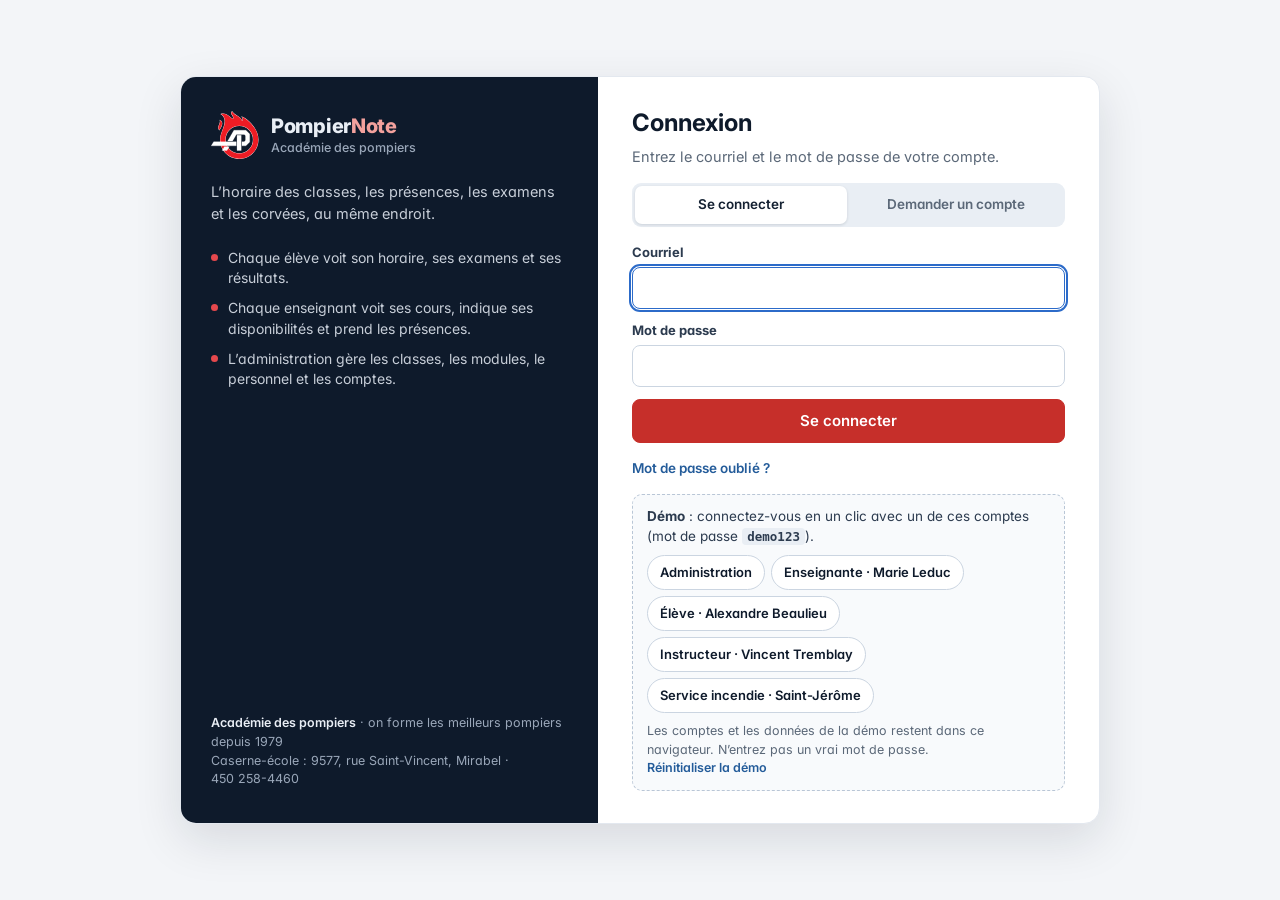
==== commit 21b6a636: "Page d’accueil, fiche d’un élève en dossier et photo de profil ; logo et infos de l’Académie ; style" ====
--- a/index.html
+++ b/index.html
@@ -5,6 +5,8 @@
 <meta name="viewport" content="width=device-width,initial-scale=1,viewport-fit=cover">
 <title>PompierNote</title>
 <meta name="description" content="Horaire, présences, examens et stock de l’Académie des pompiers.">
+<link rel="icon" type="image/svg+xml" href="site/embleme.svg">
+<link rel="apple-touch-icon" href="site/icone-180.png">
 </head>
 <body>
 <script src="config.js"></script>
@@ -30,7 +32,8 @@
 }
 *{box-sizing:border-box}
 [hidden]{display:none!important}
-body{margin:0;background:var(--bg);color:var(--ink);font:13.5px/1.45 var(--font);-webkit-font-smoothing:antialiased;font-feature-settings:"cv11"}
+/* la page ne passe pas sous l’encoche d’un iPhone tenu à l’horizontale (marges env) */
+body{margin:0;background:var(--bg);color:var(--ink);font:13.5px/1.45 var(--font);-webkit-font-smoothing:antialiased;font-feature-settings:"cv11";padding-left:env(safe-area-inset-left,0px);padding-right:env(safe-area-inset-right,0px)}
 body.lock{overflow:hidden}
 button,input,select,textarea{font:inherit;color:inherit}
 button{cursor:pointer}
@@ -53,18 +56,32 @@
 .role-chip.rc-vert{background:#1F5F45;color:#FFFFFF}
 .role-chip.rc-or{background:#8A6416;color:#FFFFFF}
 .role-chip.rc-gris{background:#4B5563;color:#FFFFFF}
+/* Petites classes utiles : liens, aide, textes discrets, couleurs de texte */
+.link{background:none;border:0;padding:0;font-weight:700;color:var(--ink);text-align:left}
+.link:hover{text-decoration:underline;color:var(--head-ink)}
+.help{font-size:13px;color:var(--muted);margin:0}
+.muted{color:var(--muted)}
+.sm{font-size:13px}
+.ok-t{color:var(--ok)}
+.need-t{color:var(--warn);font-weight:700}
+.bad-t{color:var(--bad);font-weight:700}
+.warn-t{color:var(--warn)}
+/* Texte long sur grand écran, texte court sur téléphone (même bouton) */
+.t-short{display:none}
 /* Coquille : menu marine à gauche, barre de titre blanche en haut, contenu sur fond gris très clair */
 .app{display:grid;grid-template-columns:220px minmax(0,1fr);min-height:100vh;transition:grid-template-columns .22s ease}
 .app.side-mini{grid-template-columns:60px minmax(0,1fr)}
 @media (prefers-reduced-motion: reduce){.app{transition:none}}
 .sidebar{background:var(--side);color:var(--side-ink);display:flex;flex-direction:column;padding:0 10px;position:sticky;top:0;height:100vh;overflow-y:auto;scrollbar-width:thin;scrollbar-color:var(--side-line) transparent}
 .brand{display:flex;align-items:center;gap:10px;padding:14px 4px 12px;color:#FFFFFF;font-weight:800;font-size:17px;letter-spacing:-.01em;line-height:1.2;min-width:0}
-.brand>div{min-width:0;overflow-wrap:anywhere}
+.brand{width:100%;border:0;background:none;text-align:left;font-family:inherit;cursor:pointer;border-radius:var(--r-sm)}
+.brand:hover .bn{text-decoration:underline;text-decoration-thickness:1px;text-underline-offset:3px}
+.brand-t{display:block;min-width:0;overflow-wrap:anywhere}
 .brand .bn{white-space:nowrap;font-size:16px;letter-spacing:-.015em}
 .brand .bn i{font-style:normal;color:#F3A19D}
 .brand small{display:block;margin-top:1px;font-size:11.5px;letter-spacing:0;color:var(--side-muted);font-weight:500;white-space:nowrap;overflow:hidden;text-overflow:ellipsis}
-.brand-icon{width:32px;height:36px;border-radius:8px 8px 15px 15px;background:var(--accent);display:grid;place-items:center;flex:none;color:#FFFFFF;box-shadow:inset 0 -3px 0 rgba(0,0,0,.18)}
-.brand-icon svg{width:18px;height:18px}
+.brand-icon{width:38px;height:38px;display:grid;place-items:center;flex:none}
+.brand-icon img{width:100%;height:100%;display:block}
 .ws-label{display:inline-flex;align-self:flex-start;margin:0 4px 2px;padding:2px 8px;border-radius:999px;background:var(--side-hover);color:var(--side-soft);letter-spacing:.08em;font-size:10px;font-weight:700;text-transform:uppercase}
 .nav{position:relative;z-index:1;list-style:none;margin:0;padding:0;display:flex;flex-direction:column;gap:1px}
 .nav-sec{padding:12px 10px 3px;color:var(--side-muted);font-size:10px;font-weight:700;letter-spacing:.12em;text-transform:uppercase}
@@ -77,7 +94,7 @@
 .nav button[aria-current="page"] .nav-todo{background:rgba(255,255,255,.22);color:#FFFFFF}
 .nav button[aria-current="page"]{background:none;color:#FFFFFF;font-weight:600}
 .nav button[aria-current="page"] .ic{opacity:1;color:#FFFFFF}
-/* Page ouverte : la bulle rouge du logo est derrière son entrée et glisse jusqu’à la page choisie (placée par placeNavBulle).
+/* Page ouverte : une bulle rouge est derrière son entrée et glisse jusqu’à la page choisie (placée par placeNavBulle).
    Menu réduit : la bulle a la taille et la forme du logo, derrière l’icône. */
 .nav-bulle{position:absolute;top:0;left:0;opacity:0;pointer-events:none;will-change:transform;border-radius:var(--r-sm);background:var(--accent);box-shadow:inset 0 -2px 0 rgba(0,0,0,.18),0 4px 14px rgba(198,47,42,.38);transition:transform .38s cubic-bezier(.34,1.3,.5,1),width .3s ease,height .3s ease,border-radius .3s ease,opacity .2s}
 .side-mini .nav-bulle{border-radius:8px 8px 14px 14px}
@@ -103,7 +120,7 @@
 .side-toggle .ic{transition:transform .2s}
 .side-mini .sidebar{padding:0 8px}
 .side-mini .brand{justify-content:center;padding-inline:0}
-.side-mini .brand>div,.side-mini .ws-label,.side-mini .person>div,.side-mini .nav-sec{display:none}
+.side-mini .brand-t,.side-mini .ws-label,.side-mini .person>div,.side-mini .nav-sec{display:none}
 .side-mini .nav button,.side-mini .side-toggle{justify-content:center;padding-inline:0;position:relative}
 .side-mini .nav button{padding-block:9px}
 .side-mini .nav button>span,.side-mini .side-toggle>span{position:absolute;width:1px;height:1px;overflow:hidden;clip:rect(0 0 0 0);white-space:nowrap}
@@ -126,7 +143,7 @@
 .demo.is-hidden .demo-in{padding:0}
 .demo-hide{display:inline-flex;align-items:center;gap:7px;min-height:32px;padding:0 11px;border:1px solid var(--line);border-radius:var(--r-sm);background:var(--surface);color:var(--muted);font-size:12.5px;font-weight:600;flex:none}
 .demo-hide:hover{color:var(--ink);border-color:var(--line-strong);background:var(--surface-2)}
-.head-side{display:flex;flex-wrap:wrap;align-items:center;gap:8px 10px}
+.head-side{display:flex;flex-wrap:nowrap;align-items:center;gap:8px 10px}
 .demo-show{display:inline-flex;align-items:center;gap:6px;min-height:30px;padding:0 10px;border:1px solid var(--line);border-radius:999px;background:var(--surface);color:var(--muted);font-size:12px;font-weight:600}
 .demo-show:hover{color:var(--ink);border-color:var(--line-strong)}
 .demo-hide .ic,.demo-show .ic{width:15px;height:15px}
@@ -152,7 +169,6 @@
 .ph-tools:empty{display:none}
 .page-heading.with-tools{flex-wrap:nowrap;gap:8px 14px}
 .with-tools .ph-t,.with-tools .head-side{flex:none}
-.head-side{flex-wrap:nowrap}
 .ph-tools>.ctl,.ph-tools>.toolbar{flex-wrap:nowrap;gap:8px;margin:0;padding:0;background:none;border:0;border-radius:0;box-shadow:none}
 .ph-tools>.ctl>*:not(.grow),.ph-tools>.toolbar>*:not(.grow){flex:none}
 .ph-tools .seg.sm button{padding:5px 11px}
@@ -172,6 +188,59 @@
 /* sur deux lignes, la barre de la page peut aussi se replier (onglets, résumés, recherche) pour ne jamais dépasser */
 .hd-two .ph-tools>.toolbar>*:not(.grow){flex:0 1 auto;min-width:0}
 .hd-two .ph-tools .summary{white-space:nowrap;overflow:hidden;text-overflow:ellipsis}
+/* Pastilles du menu : nombre de choses à faire, alerte */
+.nav-n{margin-left:auto;min-width:20px;height:20px;padding:0 6px;border-radius:var(--r);background:var(--accent);color:#FFFFFF;font-size:11.5px;font-weight:700;font-style:normal;display:grid;place-items:center;flex:none}
+.nav button[aria-current="page"] .nav-n{display:none}
+.side-mini .nav-n{position:absolute;top:3px;right:3px;min-width:16px;height:16px;padding:0 4px;font-size:10px}
+/* Menus latéraux à sections (Paramètres, Stock, Compta) : une pastille d’alerte */
+.nav-todo.bad{background:var(--accent);color:#FFFFFF}
+.nav button[aria-current="page"] .nav-todo.bad{background:#FFFFFF;color:var(--accent)}
+/* Cloche et notifications */
+.bell{position:relative;width:34px;height:34px;border:1px solid var(--line);border-radius:var(--r-sm);box-shadow:0 1px 2px rgba(14,26,43,.05);background:var(--surface);display:inline-grid;place-items:center;color:var(--ink-2);flex:none}
+.bell:hover{background:var(--surface-2);color:var(--ink)}
+.bell .ic{width:17px;height:17px}
+.bell-n{position:absolute;top:-4px;right:-4px;min-width:17px;height:17px;padding:0 5px;border-radius:999px;background:var(--bad);color:#FFFFFF;font-size:10.5px;font-weight:700;font-style:normal;line-height:17px;text-align:center}
+.nf-list{list-style:none;margin:0;padding:0;display:flex;flex-direction:column;gap:8px}
+.nf-row{display:flex;flex-direction:column;gap:6px;width:100%;padding:9px 12px;border:1px solid var(--line);border-radius:var(--r);background:var(--surface);text-align:left;font:inherit;color:var(--ink);cursor:pointer}
+.nf-row:hover{background:var(--surface-2)}
+.nf-row.new{border-color:var(--role);box-shadow:inset 3px 0 0 var(--role)}
+.nf-h{display:flex;align-items:center;justify-content:space-between;gap:10px}
+.nf-h small{font-size:12.5px;color:var(--muted);white-space:nowrap}
+.nf-tx{font-size:14.5px;line-height:1.4}
+/* Écran moyen : le menu passe en haut de la page */
+@media (max-width:900px){
+  /* le menu garde sa hauteur ; une page courte ne l’étire pas, le contenu prend le reste */
+  .app{grid-template-columns:minmax(0,1fr);grid-template-rows:auto 1fr}
+  .sidebar{position:relative;height:auto;padding:0 16px 12px}
+  .brand{padding:16px 120px 12px 0}
+  .ws-label,.person{display:none}
+  .side-toggle{position:absolute;top:16px;right:16px;width:auto;margin:0;padding:8px 10px;border:1px solid var(--side-line)}
+  .side-toggle .ic{transform:rotate(90deg)}
+  .app.side-mini{grid-template-columns:minmax(0,1fr);grid-template-rows:auto 1fr}
+  .side-mini .sidebar{padding:0 16px 4px}
+  .side-mini .brand{justify-content:flex-start;padding:16px 0 12px}
+  .side-mini .brand-t{display:block}
+  .side-mini .nav{display:none}
+  .side-mini .side-toggle{position:absolute;padding:8px 10px}
+  .side-mini .side-toggle>span{position:static;width:auto;height:auto;overflow:visible;clip:auto}
+  .side-mini .side-toggle .ic{transform:rotate(-90deg)}
+  .sidebar .side-toggle.side-out{right:16px;padding:8px 10px}
+  .sidebar .side-toggle.side-out>span{position:absolute;width:1px;height:1px;overflow:hidden;clip:rect(0 0 0 0);white-space:nowrap}
+  .sidebar .side-out .ic,.side-mini .sidebar .side-out .ic{transform:none}
+  .sidebar:has(.side-out:not([hidden])) #side-toggle{right:64px}
+  .nav{flex-direction:row;flex-wrap:wrap;gap:6px}
+  .nav button{width:auto;padding:8px 12px;font-size:14px}
+  .nav button[aria-current="page"]::after{display:none}
+}
+@media (max-width:520px){.sidebar #side-toggle>span{position:absolute;width:1px;height:1px;overflow:hidden;clip:rect(0 0 0 0);white-space:nowrap}.sidebar #side-toggle{padding:8px 10px}}
+@media (max-width:760px){
+  /* Barre de titre plus basse et blocs plus serrés : l’horaire arrive plus vite */
+  .page-heading{min-height:0;padding-top:12px;padding-bottom:12px}
+  .page-heading h1{font-size:20px}
+  .content{gap:14px}
+  .roles{display:grid;grid-auto-flow:column;grid-auto-columns:1fr;width:100%}
+  .roles button{padding:9px 4px}
+}
 /* Boutons et champs */
 .btn{min-height:34px;padding:6px 12px;border:1px solid var(--line);border-radius:var(--r-sm);background:var(--surface);box-shadow:0 1px 2px rgba(14,26,43,.05);font-size:13px;font-weight:600;color:var(--ink);transition:background .12s,border-color .12s,box-shadow .12s;display:inline-flex;align-items:center;justify-content:center;gap:6px;white-space:nowrap}
 .btn:hover{background:var(--surface-2);border-color:var(--line-strong)}
@@ -184,6 +253,8 @@
 .btn.sm{min-height:30px;padding:4px 10px}
 .btn:disabled{opacity:.45;cursor:not-allowed}
 .btn .ic{width:15px;height:15px}
+.btn.yes{border-color:var(--ok);color:var(--ok);font-weight:700}
+.btn.yes:hover:not(:disabled){background:var(--ok-bg)}
 .icon-btn{width:34px;height:34px;border:1px solid var(--line);border-radius:var(--r-sm);box-shadow:0 1px 2px rgba(14,26,43,.05);background:var(--surface);display:inline-grid;place-items:center;color:var(--ink);flex:none}
 .icon-btn:hover{background:var(--surface-2)}
 .icon-btn:disabled{opacity:.4;cursor:not-allowed}
@@ -202,6 +273,7 @@
 .summary{display:flex;flex-wrap:wrap;gap:4px 20px;margin:0;font-size:14px;color:var(--muted)}
 .summary b{color:var(--ink);font-size:16px;margin-right:4px}
 .summary .need b{color:var(--warn)}
+.summary b.ok{color:var(--ok)}.summary b.warn{color:var(--warn)}.summary b.bad{color:var(--bad)}
 /* Étiquettes */
 .chip{display:inline-flex;align-items:center;padding:2px 8px;border-radius:999px;font-size:11px;font-weight:700;line-height:1.25;white-space:nowrap;background:var(--chip,#E1E7F2);color:var(--chip-ink,#546C91);font-variant-numeric:tabular-nums;flex:none}
 .chip.ok{background:var(--ok-bg);color:var(--ok)}
@@ -210,6 +282,25 @@
 .chip.info{background:var(--info-bg);color:var(--info)}
 .chip.off{background:var(--off-bg);color:var(--off)}
 .chip.today{background:var(--accent);color:var(--accent-ink)}
+/* Puces de filtre et indications */
+.chips{display:flex;flex-wrap:wrap;gap:6px;min-width:0}
+.fchip{display:inline-flex;align-items:center;gap:7px;min-height:36px;padding:6px 13px;border:1px solid var(--line);border-radius:999px;background:var(--surface);font-size:13px;font-weight:700;color:var(--ink-2)}
+.fchip:hover{border-color:var(--line-strong);background:var(--surface-2)}
+.fchip small{font-weight:600;font-size:11.5px;color:var(--muted);background:var(--role-bg);border-radius:999px;padding:1px 7px}
+.fchip[aria-pressed="true"]{background:var(--role);border-color:var(--role);color:#FFFFFF}
+.fchip[aria-pressed="true"] small{background:rgba(255,255,255,.18);color:#FFFFFF}
+.hint{margin:0;font-size:13px;color:var(--muted);display:flex;align-items:center;gap:7px}
+.hint .ic{width:16px;height:16px}
+/* Toasts */
+.toasts{position:fixed;left:50%;transform:translateX(-50%);bottom:calc(16px + env(safe-area-inset-bottom,0px));z-index:30;display:flex;flex-direction:column;gap:8px;width:min(460px,calc(100% - 32px));pointer-events:none}
+.toast{display:flex;align-items:center;gap:12px;background:var(--side);color:#FFFFFF;padding:12px 16px;border-radius:var(--r);font-size:14px;box-shadow:var(--shadow);pointer-events:auto}
+.toast.bad{background:var(--bad)}
+.toast button{margin-left:auto;flex:none;background:none;border:1px solid rgba(255,255,255,.55);color:#FFFFFF;border-radius:var(--r-sm);padding:5px 11px;font-weight:700;font-size:13px}
+.toast button:hover{background:rgba(255,255,255,.12)}
+@media (max-width:760px){
+  .toolbar .grow{display:none}
+  .toolbar select,.toolbar .search{flex:1 1 100%;width:auto}
+}
 /* Tableau de la semaine */
 .week{display:grid;grid-template-columns:90px repeat(5,minmax(0,1fr));background:var(--surface);border:1px solid var(--line);border-radius:var(--r);overflow:hidden}
 .wk-row{display:contents}
@@ -249,7 +340,7 @@
 .cc strong{font-size:13px;font-weight:700;line-height:1.3;color:var(--ink);overflow-wrap:break-word;margin-top:1px}
 .cc-meta{font-size:12px;color:var(--muted);line-height:1.35;overflow-wrap:anywhere}
 .cc.cancelled{background:#F2F3F5}
-.cc.cancelled strong{text-decoration:line-through;color:var(--muted)}
+.cc.cancelled strong{text-decoration:line-through;color:var(--ink-2)}
 .cc.offday{background:#F0F3F8}
 .cc.exam{background:#FFF0F1}
 @media (prefers-reduced-motion: reduce){.cc{transition:none}}
@@ -261,190 +352,6 @@
 .daytabs button[aria-pressed="true"] strong{color:#FFFFFF}
 .daytabs .is-today:not([aria-pressed="true"]){border-color:var(--today)}
 .daytabs .mark{width:6px;height:6px;border-radius:50%;background:var(--ok);margin-top:3px}
-/* Panneaux, tableaux, indicateurs */
-.panels{display:grid;grid-template-columns:repeat(auto-fit,minmax(min(100%,300px),1fr));gap:10px;align-items:start}
-.panel,.page-panel{background:var(--surface);border:1px solid var(--line);border-radius:var(--r);padding:14px 16px;min-width:0;box-shadow:var(--shadow-sm)}
-.page-panel{display:flex;flex-direction:column;gap:16px}
-.narrow{max-width:860px}
-.panel h2{margin:0 0 8px;font-size:14px;font-weight:700;letter-spacing:-.005em;color:var(--ink)}
-.panel p{margin:0 0 8px}
-.big{font-weight:700;font-size:26px;line-height:1;margin:0 0 6px;font-variant-numeric:tabular-nums}
-.big span{font-size:18px;color:var(--muted)}
-.meter{height:7px;background:var(--role-bg);border-radius:999px;overflow:hidden;margin-bottom:8px}
-.meter i{display:block;height:100%;background:var(--ok)}
-.kpis{display:grid;grid-template-columns:repeat(auto-fit,minmax(min(100%,170px),1fr));gap:10px}
-.kpi{background:var(--surface);border:1px solid var(--line);border-radius:var(--r);padding:11px 14px;min-width:0;box-shadow:var(--shadow-sm)}
-.kpi span{display:block;font-size:11px;font-weight:700;text-transform:uppercase;letter-spacing:.09em;color:var(--muted)}
-.kpi b{display:block;font-size:23px;margin-top:3px;color:var(--ink);font-variant-numeric:tabular-nums;line-height:1.1}
-.kpi small{display:block;color:var(--muted);font-size:13px;margin-top:3px}
-.kpi.need b{color:var(--warn)}
-.tbl-wrap{overflow-x:auto;background:var(--surface);border:1px solid var(--line);border-radius:var(--r);box-shadow:var(--shadow-sm)}
-table.tbl{width:100%;border-collapse:collapse;min-width:640px}
-.tbl th{background:var(--head);color:var(--head-ink);font-size:11px;font-weight:600;text-transform:uppercase;letter-spacing:.07em;text-align:left;padding:8px 16px;border-bottom:1px solid var(--line);white-space:nowrap}
-.tbl td{padding:8px 16px;border-bottom:1px solid var(--line-2);vertical-align:middle;font-size:13.5px}
-.tbl tr:last-child td{border-bottom:0}
-.tbl tr.row-link{cursor:pointer}
-.tbl tr.row-link:hover td{background:var(--surface-2)}
-.tbl tr.row-link:hover .link{text-decoration:underline}
-.tbl .num{text-align:right;font-variant-numeric:tabular-nums;white-space:nowrap}
-.tbl th.num{text-align:right}
-.tbl select{min-height:34px;font-size:13px}
-.hr-tbl th,.hr-tbl td{padding-left:12px;padding-right:12px}
-.hr-tbl th:first-child,.hr-tbl td:first-child{padding-left:20px}
-.hr-tbl th.on,.hr-tbl td.on{background:var(--role-bg)}
-.hr-tbl tr.row-link:hover td.on{background:var(--role-bg)}
-.hr-m{border:0;background:none;font:inherit;color:inherit;text-transform:inherit;letter-spacing:inherit;padding:5px 8px;margin:-5px -8px;border-radius:var(--r-sm);cursor:pointer}
-.hr-m:hover{background:var(--surface)}
-.hr-m[aria-pressed="true"]{background:var(--surface);color:var(--ink);box-shadow:inset 0 0 0 1px var(--role)}
-.hr-tot td{font-weight:700;background:var(--head);border-top:1px solid var(--line)}
-.hr-tot td.on{background:var(--role-bg)}
-.bell{position:relative;width:34px;height:34px;border:1px solid var(--line);border-radius:var(--r-sm);box-shadow:0 1px 2px rgba(14,26,43,.05);background:var(--surface);display:inline-grid;place-items:center;color:var(--ink-2);flex:none}
-.bell:hover{background:var(--surface-2);color:var(--ink)}
-.bell .ic{width:17px;height:17px}
-.bell-n{position:absolute;top:-4px;right:-4px;min-width:17px;height:17px;padding:0 5px;border-radius:999px;background:var(--bad);color:#FFFFFF;font-size:10.5px;font-weight:700;font-style:normal;line-height:17px;text-align:center}
-.nf-list{list-style:none;margin:0;padding:0;display:flex;flex-direction:column;gap:8px}
-.nf-row{display:flex;flex-direction:column;gap:6px;width:100%;padding:9px 12px;border:1px solid var(--line);border-radius:var(--r);background:var(--surface);text-align:left;font:inherit;color:var(--ink);cursor:pointer}
-.nf-row:hover{background:var(--surface-2)}
-.nf-row.new{border-color:var(--role);box-shadow:inset 3px 0 0 var(--role)}
-.nf-h{display:flex;align-items:center;justify-content:space-between;gap:10px}
-.nf-h small{font-size:12.5px;color:var(--muted);white-space:nowrap}
-.nf-tx{font-size:14.5px;line-height:1.4}
-#print-root{display:none}
-@media print{body.printing{background:#fff}body.printing>*:not(#print-root){display:none!important}body.printing>#print-root{display:block}}
-.pr-btns{display:flex;flex-wrap:wrap;gap:8px}
-.cp-box{margin-top:16px;padding-top:14px;border-top:1px solid var(--line-2)}
-.link{background:none;border:0;padding:0;font-weight:700;color:var(--ink);text-align:left}
-.link:hover{text-decoration:underline;color:var(--head-ink)}
-.help{font-size:13px;color:var(--muted);margin:0}
-.muted{color:var(--muted)}
-.sm{font-size:13px}
-.list{display:flex;flex-direction:column}
-.lrow{display:grid;grid-template-columns:62px minmax(0,1fr) auto;gap:10px;align-items:center;width:100%;padding:7px 0;background:none;border:0;text-align:left;color:var(--ink)}
-.lrow+.lrow{border-top:1px solid var(--line-2)}
-button.lrow:hover .ti{text-decoration:underline}
-.lrow.cancelled .ti{text-decoration:line-through;color:var(--muted)}
-.when{font-weight:700;font-size:15px;line-height:1.1;font-variant-numeric:tabular-nums}
-.when small{display:block;font-weight:400;font-size:12px;color:var(--muted);margin-top:2px}
-.what{min-width:0;display:flex;flex-direction:column;gap:2px}
-.what .ti{font-weight:700;font-size:14px}
-.what .sub{color:var(--muted);font-size:13px}
-.next{display:flex;flex-direction:column;gap:6px}
-.next .nx-t{font-weight:700;font-size:19px;line-height:1.2;margin:0;text-wrap:balance}
-.next .nx-w{font-weight:600;color:var(--ink-2)}
-.tl{list-style:none;margin:0;padding:0}
-.tl li{display:grid;grid-template-columns:52px minmax(0,1fr) auto;gap:12px;align-items:center;padding:7px 0;border-top:1px solid var(--line-2)}
-.tl li:first-child{border-top:0}
-.tl .d{font-weight:700;font-variant-numeric:tabular-nums}
-.tl .d small{display:block;color:var(--muted);font-weight:400;font-size:12px}
-.tl .t{min-width:0}
-.tl .t b{display:block;font-size:15px}
-.tl .t span{color:var(--muted);font-size:13px}
-.tl li.past{opacity:.55}
-.empty{padding:26px 18px;text-align:center;background:var(--surface);border:1px dashed var(--line-strong);border-radius:var(--r)}
-.empty h2{font-size:17px;font-weight:700;letter-spacing:-.01em;margin:0 0 6px}
-.empty p{margin:0 auto 14px;max-width:52ch;color:var(--muted)}
-.steps{text-align:left;max-width:52ch;margin:0 auto 18px;padding-left:22px;display:flex;flex-direction:column;gap:6px}
-.row{display:flex;flex-wrap:wrap;gap:8px;align-items:center}
-.empty .row{justify-content:center}
-.two{display:grid;grid-template-columns:minmax(0,1.4fr) minmax(0,1fr);gap:10px;align-items:start}
-.stackp{display:flex;flex-direction:column;gap:10px;min-width:0}
-/* Les grands blocs blancs ont la même ombre légère que les panneaux */
-.boardbox,.cl-list,.xm-tile,.md-m,.fiche-list,.ctl{box-shadow:var(--shadow-sm)}
-/* Tiroir */
-.scrim{position:fixed;inset:0;background:rgba(20,33,50,.45);z-index:20}
-.drawer{position:fixed;top:0;right:0;bottom:0;width:min(520px,100%);background:var(--surface);z-index:21;overflow-y:auto;box-shadow:var(--shadow);animation:slide .18s ease-out;display:flex;flex-direction:column}
-@keyframes slide{from{transform:translateX(24px);opacity:.6}to{transform:none;opacity:1}}
-@media (prefers-reduced-motion: reduce){.drawer{animation:none}}
-/* Formes des fenêtres (DR_SHAPES dans 24-tiroir.js) : la largeur vient de --dw */
-.drawer.sh-side{width:min(var(--dw,520px),100%)}
-.drawer.sh-center,.drawer.sh-sheet,.drawer.sh-bottom,.drawer.sh-pop{left:0;right:0;margin:0 auto;border-radius:var(--r);box-shadow:0 18px 50px rgba(20,33,50,.28)}
-.drawer.sh-center{top:max(24px,7vh);bottom:auto;width:min(var(--dw),calc(100% - 32px));max-height:calc(100% - max(24px,7vh) - 24px);animation:dr-in .16s ease-out}
-.drawer.sh-sheet{top:24px;bottom:24px;width:min(var(--dw),calc(100% - 48px));animation:dr-rise .2s ease-out}
-.drawer.sh-bottom{top:auto;bottom:0;width:min(var(--dw),calc(100% - 32px));max-height:min(72vh,680px);border-radius:var(--r) var(--r) 0 0;animation:dr-up .2s ease-out}
-.drawer.sh-pop{right:auto;bottom:auto;margin:0;width:min(var(--dw),calc(100% - 24px));max-height:calc(100% - 24px);border:1px solid var(--line);box-shadow:0 12px 32px rgba(20,33,50,.22);animation:dr-in .12s ease-out}
-.scrim.light{background:rgba(20,33,50,.14)}
-@keyframes dr-in{from{opacity:0;transform:translateY(6px)}to{opacity:1;transform:none}}
-@keyframes dr-rise{from{opacity:.4;transform:translateY(18px)}to{opacity:1;transform:none}}
-@keyframes dr-up{from{opacity:.4;transform:translateY(40px)}to{opacity:1;transform:none}}
-@media (prefers-reduced-motion: reduce){.drawer[class*=sh-]{animation:none}}
-@media (max-width:760px){
-  .drawer.sh-side,.drawer.sh-sheet{inset:0;width:100%;margin:0;border-radius:0;max-height:none}
-  .drawer.sh-center,.drawer.sh-bottom,.drawer.sh-pop{top:auto;left:0;right:0;bottom:0;width:100%;max-height:92%;margin:0;border:0;border-radius:14px 14px 0 0;animation:dr-up .2s ease-out}
-}
-.dr-top{display:flex;align-items:flex-start;gap:12px;justify-content:space-between;padding:calc(14px + env(safe-area-inset-top,0px)) 20px 0}
-.dr-tt{min-width:0}
-.eyebrow{margin:0;font-weight:700;text-transform:uppercase;letter-spacing:.14em;color:var(--eyebrow);font-size:11px}
-.dr-top h2{margin:4px 0 0;font-weight:700;font-size:19px;line-height:1.2;display:flex;align-items:center;gap:8px;flex-wrap:wrap;color:var(--ink)}
-.dr-sub{margin:6px 0 0;color:var(--muted);font-size:14px}
-.dr-body{padding:12px 20px 18px;display:flex;flex-direction:column;gap:12px;flex:1}
-.dr-sec{display:flex;flex-direction:column;gap:8px}
-.dr-sec h3,.dr-h3{margin:0;font-weight:700;font-size:16px}
-.dr-foot{position:sticky;bottom:0;background:var(--surface);border-top:1px solid var(--line);padding:9px 20px calc(9px + env(safe-area-inset-bottom,0px));display:flex;gap:8px 10px;flex-wrap:wrap;align-items:center;z-index:2}
-.dr-foot p{margin:0;flex:1 1 200px;font-size:14px}
-.dr-body>.dr-foot{margin-left:-20px;margin-right:-20px}
-.state{font-size:13px;color:var(--muted)}
-.state.dirty{color:var(--warn);font-weight:700}
-.sess-box{border:1px solid var(--line);border-radius:var(--r);padding:10px 12px;display:flex;flex-direction:column;gap:8px;background:var(--surface-2)}
-.sess-box p{margin:0}
-.sess-box .per-lg{font-weight:700;font-size:16px}
-.sb-head{display:flex;flex-direction:column;gap:7px}
-.sb-chips{display:flex;flex-wrap:wrap;gap:6px}
-.sb-chips .chore-chip{margin-left:0}
-.sb-facts{grid-template-columns:repeat(auto-fit,minmax(130px,1fr));gap:10px 14px}
-.sb-facts dd{font-size:14px}
-.sb-h3{margin:6px 0 0;padding-top:10px;border-top:1px solid var(--line);font-size:12px;font-weight:700;text-transform:uppercase;letter-spacing:.07em;color:var(--muted)}
-.facts{display:grid;grid-template-columns:1fr 1fr;gap:14px 16px;margin:0}
-.facts dt{font-size:11px;text-transform:uppercase;letter-spacing:.1em;color:var(--muted);font-weight:700}
-.facts dd{margin:3px 0 0;font-weight:700;font-size:15px;overflow-wrap:anywhere}
-.wlist{list-style:none;margin:0;padding:0;display:flex;flex-direction:column;gap:5px;font-variant-numeric:tabular-nums}
-.wlist li{display:flex;gap:10px}
-.wlist .d{font-weight:700;min-width:44px}
-/* Présences */
-.att-sum{display:flex;flex-wrap:wrap;gap:6px}
-.att-list{list-style:none;margin:0;padding:0;display:flex;flex-direction:column}
-.att-list li{display:flex;align-items:center;gap:10px;padding:6px 0;border-top:1px solid var(--line-2)}
-.att-list li:first-child{border-top:0}
-.att-list .nm{flex:1;min-width:0;font-weight:600;font-size:15px;overflow-wrap:anywhere}
-.att-list .nm small{display:block;font-weight:400;font-size:12px;color:var(--muted)}
-.att-btns{display:inline-flex;gap:4px;flex:none;flex-wrap:wrap;justify-content:flex-end}
-.ab{font-weight:700;font-size:13px;border:1px solid var(--line);background:var(--surface);color:var(--muted);border-radius:var(--r-sm);padding:6px 9px;min-width:36px}
-.ab:hover{color:var(--ink);border-color:var(--line-strong)}
-.ab .abbr{display:none}
-.ab-P[aria-pressed="true"]{background:var(--ok);border-color:var(--ok);color:#FFFFFF}
-.ab-A[aria-pressed="true"]{background:var(--bad);border-color:var(--bad);color:#FFFFFF}
-.ab-R[aria-pressed="true"],.ab-C[aria-pressed="true"]{background:var(--warn);border-color:var(--warn);color:#FFFFFF}
-.ab-M[aria-pressed="true"],.ab-F[aria-pressed="true"]{background:var(--info);border-color:var(--info);color:#FFFFFF}
-/* Formulaires */
-form{display:flex;flex-direction:column;gap:10px;margin:0}
-.field{display:flex;flex-direction:column;gap:4px;font-size:12.5px;color:var(--ink-2);font-weight:600;min-width:0}
-.field input,.field select,.field textarea{border:1px solid var(--line-strong);border-radius:var(--r-sm);background:var(--surface);padding:7px 9px;font-size:14px;font-weight:400;color:var(--ink);width:100%;min-width:0;min-height:36px}
-.field textarea{min-height:76px;resize:vertical}
-fieldset{border:1px solid var(--line);border-radius:var(--r);padding:8px 12px 12px;margin:0;min-width:0;display:flex;flex-direction:column;gap:10px}
-legend{font-size:13px;color:var(--ink-2);font-weight:600;padding:0 4px}
-.grid2{display:grid;grid-template-columns:1fr 1fr;gap:10px}
-.grid-code{display:grid;grid-template-columns:minmax(0,1fr) 110px;gap:10px}
-.slot{display:grid;grid-template-columns:1.3fr 1fr 1fr 1fr auto;gap:8px;align-items:end}
-.slot-times{grid-column:1/-1;display:grid;grid-template-columns:repeat(2,minmax(0,170px));gap:8px}
-.swatches{display:flex;flex-wrap:wrap;gap:8px}
-.sw{position:relative;cursor:pointer;display:inline-flex}
-.sw input{position:absolute;inset:0;opacity:0;margin:0;cursor:pointer}
-.sw-dot{display:block;width:28px;height:28px;border-radius:50%;background:var(--chip-ink);border:3px solid var(--surface);box-shadow:0 0 0 1px var(--line-strong)}
-.sw input:checked+.sw-dot{box-shadow:0 0 0 2px var(--ink)}
-.sw input:focus-visible+.sw-dot{outline:2px solid var(--focus);outline-offset:3px}
-.inline-add{flex-direction:row;flex-wrap:wrap;align-items:flex-end;gap:8px}
-.inline-add .field{flex:1 1 170px}
-.form-err{color:var(--bad);font-size:14px;margin:0;font-weight:700}
-.t-head{display:flex;align-items:center;justify-content:space-between;gap:8px;flex-wrap:wrap}
-.plist{list-style:none;margin:0;padding:0;display:flex;flex-direction:column}
-.plist li{display:flex;align-items:center;justify-content:space-between;gap:8px;padding:6px 0;border-top:1px solid var(--line-2);font-size:14px}
-.plist li:first-child{border-top:0}
-.x{width:30px;height:30px;border:1px solid transparent;border-radius:var(--r-sm);background:none;color:var(--muted);font-size:18px;line-height:1;flex:none}
-.x:hover{border-color:var(--line-strong);color:var(--bad)}
-.confirm{display:flex;flex-direction:column;gap:8px;padding:10px 12px;border-radius:var(--r);background:#FFF5F5;border:1px solid #F1C4C8}
-.confirm p{margin:0;font-size:14px}
-.sec-title{margin:0;font-size:16px;font-weight:700}
-.access{list-style:none;margin:0;padding:0;display:flex;flex-direction:column;gap:8px;font-size:14px}
-.access li{display:grid;grid-template-columns:120px minmax(0,1fr);gap:10px}
 /* Bande d’agrandissement (reprise de l’Encyclopédie de Sky-Helper) : ▶ agrandit, ◀ réduit */
 .boardbox{display:flex;background:var(--surface);border:1px solid var(--line);border-radius:var(--r);overflow:hidden}
 .boardbox>.week{flex:1;min-width:0;border:0;border-radius:0}
@@ -477,7 +384,6 @@
 /* Statuts d’un cours (style Pronote) : étiquette en bas à droite, carte grisée */
 .cc.has-badge{position:relative;background:#F2F3F5;--bar:#B8C0CC;--chip:#E3E6EB;--chip-ink:#5E6B7D;padding-bottom:34px}
 .cc.has-badge strong{text-decoration:none}
-.cc.cancelled strong{color:var(--ink-2)}
 .cc-badge{position:absolute;right:0;bottom:0;padding:4px 10px;border-radius:var(--r-sm) 0 7px 0;font-size:12px;font-weight:700;line-height:1.3;color:#FFFFFF;white-space:nowrap}
 .cc-badge.bad{background:#E5484D}
 .cc-badge.info{background:#3B9BD9}
@@ -486,456 +392,6 @@
 .week.compact .cc.has-badge .cc-title{grid-column:1}
 .week.compact .cc-badge{position:static;grid-column:2/4;grid-row:2;padding:1px 6px;border-radius:4px;font-size:10px}
 .week.compact .cc.has-badge[data-st]::after{display:none}
-/* Comptes et profils */
-.av{width:34px;height:34px;border-radius:50%;background:#2C4F78;color:#FFFFFF;display:inline-grid;place-items:center;flex:none;font-size:12px;font-weight:700;overflow:hidden}
-.av img{width:100%;height:100%;object-fit:cover;display:block}
-.av.lg{width:72px;height:72px;font-size:24px}
-.person-btn{display:flex;align-items:center;gap:10px;width:100%;min-width:0;padding:6px;margin:-6px;border:0;border-radius:var(--r-sm);background:none;color:inherit;text-align:left;font:inherit}
-.person-btn:hover,.person-btn[aria-current="page"]{background:var(--side-hover)}
-.pinfo{min-width:0}
-.pinfo b,.pinfo small{overflow:hidden;text-overflow:ellipsis;white-space:nowrap}
-.side-mini .person .pinfo{display:none}
-.side-mini .person-btn{justify-content:center;margin:0}
-.who{display:flex;align-items:center;gap:10px;min-width:0}
-.who b{display:block;font-size:14px}
-.who small{display:block;font-size:12.5px;color:var(--muted);font-weight:400}
-.acc-how .steps{margin:0;max-width:none;font-size:14px}
-.prof-head{display:flex;flex-wrap:wrap;align-items:center;gap:14px 18px}
-.prof-id{flex:1 1 260px;min-width:0}
-.panel.prof-head .prof-id h2{margin:0;font-size:22px;font-weight:700;line-height:1.2;letter-spacing:0;text-transform:none;color:var(--ink)}
-.prof-chips{display:flex;flex-wrap:wrap;align-items:center;gap:6px;margin:7px 0 6px}
-.prof-chips .role-chip{margin:0}
-.pf-pick{flex:0 1 280px}
-.pick-list{list-style:none;margin:0;padding:0;display:flex;flex-direction:column;gap:6px}
-.pick-person,.pick-sel{display:flex;align-items:center;gap:10px;width:100%;padding:8px 10px;border:1px solid var(--line);border-radius:var(--r-sm);background:var(--surface);text-align:left;color:var(--ink)}
-.pick-person:hover{border-color:var(--line-strong);background:var(--surface-2)}
-.pick-person b,.pick-sel b{display:block;font-size:14px}
-.pick-person small,.pick-sel small{display:block;font-size:12.5px;color:var(--muted);font-weight:400}
-.pick-sel{background:#F2F6FB;border-color:#B9CBE0}
-.pick-sel>span:not(.av){flex:1;min-width:0}
-.acc-list{display:flex;flex-direction:column;list-style:none;margin:0;padding:0}
-.acc-list li{display:flex;justify-content:space-between;gap:10px;padding:7px 0;border-top:1px solid var(--line-2);font-size:14px}
-.acc-list li:first-child{border-top:0}
-.need-t{color:var(--warn)}
-/* Classes : cartes */
-.cl-list{container-type:inline-size;background:var(--surface);border:1px solid var(--line);border-radius:var(--r);overflow:hidden}
-.cl-cols{display:grid;grid-template-columns:minmax(0,1.4fr) minmax(0,1.6fr) 64px minmax(0,1fr) minmax(0,.9fr) 124px 132px;align-items:center;column-gap:18px}
-.cl-hd{padding:8px 18px;background:var(--head);border-bottom:1px solid var(--line);color:var(--head-ink);font-size:11.5px;font-weight:700;text-transform:uppercase;letter-spacing:.06em;white-space:nowrap}
-.cl-hd .n{text-align:center}
-.cl-row{padding:10px 18px;border-top:1px solid var(--line-2);cursor:pointer;transition:background-color .12s}
-.cl-hd+.cl-row{border-top:0}
-.cl-row:hover{background:var(--surface-2)}
-.cl-row:focus-visible{outline:3px solid var(--focus);outline-offset:-3px}
-.cl-c{display:flex;align-items:center;gap:12px;min-width:0}
-.cl-num{width:40px;height:40px;border-radius:var(--r);background:var(--role);color:#FFFFFF;display:grid;place-items:center;flex:none;font-size:16px;font-weight:700;font-variant-numeric:tabular-nums}
-.cl-name{display:flex;flex-direction:column;gap:3px;min-width:0}
-.cl-name b{font-size:15.5px;line-height:1.2;color:var(--ink);white-space:nowrap}
-.cl-name small{font-size:13px;color:var(--muted);overflow:hidden;text-overflow:ellipsis;white-space:nowrap}
-.cl-prin{display:flex;align-items:center;gap:10px;min-width:0;cursor:default}
-.cl-prin .av{width:30px;height:30px;font-size:12px}
-.cl-prin .av.none{background:var(--off-bg);color:var(--off)}
-.cl-prin select{flex:1 1 0;min-width:0;width:auto;min-height:36px;font-size:15px;font-weight:700;color:var(--ink);border:1px solid transparent;border-radius:var(--r-sm);background-color:transparent;padding:0 20px 0 6px;margin-left:-6px;cursor:pointer;text-overflow:ellipsis}
-.cl-prin select:hover,.cl-prin select:focus{border-color:var(--line-strong);background-color:var(--surface)}
-.cl-prin b{font-size:15px;color:var(--ink);overflow:hidden;text-overflow:ellipsis;white-space:nowrap}
-.cl-prin .none-t{color:var(--muted);font-weight:400}
-.cl-n{text-align:center;font-size:20px;font-weight:700;color:var(--ink);font-variant-numeric:tabular-nums}
-.cl-n.zero{color:var(--muted)}
-.cl-big{display:flex;flex-direction:column;gap:7px;min-width:0}
-.cl-big b{font-size:20px;line-height:1;color:var(--ink);font-variant-numeric:tabular-nums}
-.cl-big .meter{margin:0;height:8px}
-.cl-big.ok b{color:var(--ok)}.cl-big.warn b{color:var(--warn)}.cl-big.bad b{color:var(--bad)}
-.cl-big .none{color:var(--muted);font-weight:400}
-.cl-st .chip{font-size:13px;padding:5px 10px;border-radius:var(--r-sm)}
-.cl-go{display:flex;align-items:center;justify-content:flex-end;gap:10px}
-.cl-go>.ic{width:18px;height:18px;color:var(--muted);flex:none}
-.cl-row [data-l]::before{display:none}
-/* largeur moyenne : l’avancement se retire et le bouton Horaire devient une icône */
-@container (max-width:1180px){
-  .cl-cols{grid-template-columns:minmax(0,1.4fr) minmax(0,1.6fr) 64px minmax(0,1fr) 124px 44px}
-  .cl-adv,.cl-go-t,.cl-go>.ic{display:none}
-  .cl-go .btn{padding-inline:9px}
-}
-/* petit écran : chaque classe devient une carte */
-@container (max-width:880px){
-  .cl-hd{display:none}
-  .cl-cols{grid-template-columns:1fr 1fr;grid-template-areas:"c c" "p p" "n s" "r a" "go go";row-gap:14px}
-  .cl-c{grid-area:c}.cl-prin{grid-area:p;flex-wrap:wrap;row-gap:6px}.cl-n{grid-area:n;text-align:left}.cl-st{grid-area:s}.cl-rate{grid-area:r}.cl-adv{grid-area:a;display:flex}.cl-go{grid-area:go;justify-content:space-between}
-  .cl-go-t,.cl-go>.ic{display:inline}
-  .cl-go .btn{padding-inline:12px}
-  /* libellés en petit devant la valeur, comme les cartes de l’affichage Cartes */
-  .cl-row [data-l]::before{content:attr(data-l);display:inline;font-size:12.5px;font-weight:400;color:var(--muted)}
-  .cl-prin[data-l]::before{content:"Principal"}
-  .cl-st[data-l]::before{display:none}
-  .cl-n{display:flex;align-items:baseline;gap:5px;font-size:15px}
-  .cl-big{flex-flow:row wrap;align-items:baseline;gap:4px 5px}
-  .cl-big b{font-size:15px}
-  .cl-big[data-l]::before{flex:none}
-  .cl-big .meter{flex-basis:100%;height:5px}
-  .cl-basis{flex-basis:100%;font-size:12px}
-}
-.cl-add{margin-bottom:0}
-/* Examens : tableau de bord */
-.xm-tiles{display:grid;grid-template-columns:repeat(4,minmax(0,1fr));gap:10px;margin-bottom:12px}
-.xm-tile{display:flex;flex-direction:column;align-items:flex-start;gap:2px;min-width:0;padding:10px 14px;background:var(--surface);border:1px solid var(--line);border-radius:var(--r);text-align:left;color:var(--ink);cursor:pointer;transition:border-color .12s,box-shadow .12s}
-.xm-tile:hover{border-color:var(--line-strong)}
-.xm-tile[aria-pressed="true"]{border-color:var(--role);box-shadow:inset 0 -3px 0 var(--role)}
-.xm-tile .lbl{font-size:11.5px;font-weight:700;text-transform:uppercase;letter-spacing:.06em;color:var(--muted)}
-.xm-tile b{font-size:24px;line-height:1.1;color:var(--ink);font-variant-numeric:tabular-nums}
-.xm-tile b.ok{color:var(--ok)}.xm-tile b.warn{color:var(--warn)}.xm-tile b.bad{color:var(--bad)}
-.xm-tile small{font-size:12.5px;color:var(--muted);max-width:100%;overflow:hidden;text-overflow:ellipsis;white-space:nowrap}
-.xm-h{margin:18px 0 10px;font-size:12px;font-weight:700;text-transform:uppercase;letter-spacing:.07em;color:var(--eyebrow)}
-.xm-cols{display:grid;align-items:center;column-gap:18px}
-.xm-up{grid-template-columns:44px minmax(0,2.4fr) 58px minmax(0,1fr) 130px}
-.xm-todo{grid-template-columns:44px minmax(0,2.4fr) 58px minmax(0,1.1fr) 170px}
-.xm-done{grid-template-columns:44px minmax(0,2.4fr) 58px minmax(0,1.1fr) 130px}
-.xm-me{grid-template-columns:44px minmax(0,2.4fr) minmax(0,1fr) 150px}
-.xm-hd{padding:8px 18px;background:var(--head);border-bottom:1px solid var(--line);color:var(--head-ink);font-size:11.5px;font-weight:700;text-transform:uppercase;letter-spacing:.06em;white-space:nowrap}
-.xm-hd .r{text-align:right}
-.xm-row{padding:8px 18px;border-top:1px solid var(--line-2)}
-.xm-hd+.xm-row{border-top:0}
-.xm-row.go{cursor:pointer;transition:background-color .12s}
-.xm-row.go:hover{background:var(--surface-2)}
-.xm-row:focus-visible{outline:3px solid var(--focus);outline-offset:-3px}
-.xm-d{width:44px;height:48px;border-radius:var(--r);background:var(--role-bg);color:var(--role);display:flex;flex-direction:column;align-items:center;justify-content:center;line-height:1.05}
-.xm-d b{font-size:18px;font-variant-numeric:tabular-nums}
-.xm-d small{font-size:10.5px;font-weight:700;text-transform:uppercase;letter-spacing:.04em}
-.xm-d.hot{background:#9F2D35;color:#FFFFFF}
-.xm-d.rep{background:var(--info-bg);color:var(--info)}
-.xm-t{display:flex;flex-direction:column;gap:3px;min-width:0}
-.xm-t b{font-size:14.5px;line-height:1.25;color:var(--ink);overflow:hidden;text-overflow:ellipsis;white-space:nowrap}
-.xm-t b .cc-code{color:var(--muted)}
-.xm-t small{font-size:12.5px;color:var(--muted);overflow:hidden;text-overflow:ellipsis;white-space:nowrap}
-.xm-m{font-size:14px;color:var(--ink-2)}
-.xm-end{display:flex;justify-content:flex-end}
-.xm-p b{font-size:20px}
-.xm-who{display:flex;align-items:center;gap:12px;min-width:0}
-.st-num.sm{width:30px;height:30px;border-radius:var(--r-sm);font-size:13px;flex:none}
-.xr .att-list li{gap:12px}
-.xr-n{width:62px;min-height:36px;flex:none;border:1px solid var(--line-strong);border-radius:var(--r-sm);background:var(--surface);padding:0 6px;font-size:14px;color:var(--ink);text-align:right;font-variant-numeric:tabular-nums}
-/* Nouveautés */
-.nv-list{margin-bottom:14px}
-.nv-hd{display:flex;align-items:center;gap:12px;text-transform:none;letter-spacing:0;font-size:14px;color:var(--ink)}
-.nv-hd .nv-n{margin-left:auto;font-size:12.5px;font-weight:400;color:var(--muted)}
-.nv-row{display:grid;grid-template-columns:112px minmax(0,1fr) auto;gap:16px;align-items:start;padding:9px 18px;border-top:1px solid var(--line-2)}
-.nv-hd+.nv-row{border-top:0}
-.nv-row .chip{justify-self:start;margin-top:2px}
-.nv-row .xm-t b{white-space:normal}
-.nv-row .xm-t small{white-space:normal;font-size:13.5px;line-height:1.45}
-.nv-push{white-space:normal;padding-top:12px;padding-bottom:12px}
-.nv-pt{display:flex;flex-direction:column;gap:2px;min-width:0;flex:1}
-.nv-pt b{font-size:15.5px;line-height:1.3;color:var(--ink)}
-.nv-pt small{font-size:12.5px;font-weight:400;color:var(--muted)}
-.nv-pt a{color:inherit;text-decoration:underline;text-underline-offset:2px;font-variant-numeric:tabular-nums}
-.nv-pt a:hover{color:var(--ink)}
-.nv-hd .nv-k{font-size:12.5px;font-weight:400;color:var(--muted)}
-.nv-hd .chip{flex:none}
-.nv-hd .nv-n{flex:none}
-@media (max-width:640px){.nv-push{flex-wrap:wrap}.nv-pt{flex:1 1 calc(100% - 60px)}.nv-hd .nv-n{margin-left:0}}
-@media (max-width:640px){.nv-row{grid-template-columns:minmax(0,1fr);gap:6px}.nv-row .xm-end{justify-content:flex-start}}
-.nav-n{margin-left:auto;min-width:20px;height:20px;padding:0 6px;border-radius:var(--r);background:var(--accent);color:#FFFFFF;font-size:11.5px;font-weight:700;font-style:normal;display:grid;place-items:center;flex:none}
-.nav button[aria-current="page"] .nav-n{display:none}
-.side-mini .nav-n{position:absolute;top:3px;right:3px;min-width:16px;height:16px;padding:0 4px;font-size:10px}
-.tb-who{display:flex;align-items:center;gap:12px;min-width:0}
-.tb-who .link{font-size:15px;font-weight:700;color:var(--ink)}
-.tb-who .av{width:36px;height:36px;font-size:12.5px}
-.tb-sub{display:block;margin-top:2px;font-size:12.5px;color:var(--muted)}
-.tb-rate{min-width:120px}
-.tb-rate b{font-size:18px}
-.tb-rate .meter{max-width:150px;height:6px}
-.tb-n{font-size:18px;font-weight:700;font-variant-numeric:tabular-nums;color:var(--ink)}
-.tb-n.zero{color:#A9B4C2;font-weight:400}.tb-n.bad{color:var(--bad)}.tb-n.warn{color:var(--warn)}
-.cl-basis{font-size:12px;color:var(--muted);white-space:nowrap}
-.att-list .st-num{flex:none}
-.xm-mini{display:grid;grid-template-columns:52px minmax(0,1fr) auto;gap:14px;align-items:center;width:100%;padding:10px 0;border:0;background:none;text-align:left;font:inherit;color:var(--ink);cursor:pointer}
-.xm-mini+.xm-mini{border-top:1px solid var(--line-2)}
-.xm-mini:hover .xm-t b{text-decoration:underline}
-/* Affectations, mes cours, modules */
-.xm-a5{grid-template-columns:44px minmax(0,2.4fr) 58px minmax(0,1fr) minmax(170px,auto)}
-.xm-a6{grid-template-columns:44px minmax(0,2.2fr) 58px minmax(0,.9fr) minmax(0,1.1fr) 130px}
-.xm-afc{grid-template-columns:minmax(0,1.5fr) minmax(0,1.8fr) minmax(0,1fr) 210px}
-.xm-jr{grid-template-columns:96px minmax(0,1fr) 130px}
-.jr-w{display:flex;flex-direction:column;gap:2px;font-size:14px;color:var(--ink);white-space:nowrap}
-.jr-w small{font-size:12.5px;color:var(--muted)}
-.xm-jr .xm-t b,.xm-jr .xm-t small{white-space:normal}
-.xm-a5 .xm-end,.xm-afc .xm-end{gap:8px;align-items:center;flex-wrap:wrap}
-.xm-hd.xm-a5{grid-template-columns:44px minmax(0,2.4fr) 58px minmax(0,1fr) 170px}
-.xm-who .xm-t small{display:flex;flex-wrap:wrap;gap:4px;white-space:normal}
-.xm-hd .n,.md-h{text-align:center}
-.af-n{display:flex;flex-direction:column;gap:2px;min-width:0}
-.af-n b{font-size:20px;line-height:1.1;font-variant-numeric:tabular-nums;color:var(--ink)}
-.af-n b.none{color:var(--muted);font-weight:400}
-.af-n.ok b{color:var(--ok)}.af-n.warn b{color:var(--warn)}.af-n.bad b{color:var(--bad)}
-.af-n small{font-size:12.5px;color:var(--muted);overflow:hidden;text-overflow:ellipsis;white-space:nowrap}
-.af-ask{display:flex;flex-wrap:wrap;align-items:flex-end;gap:8px;background:var(--surface-2)}
-.af-ask .field{flex:1 1 260px}
-.af-box{margin:14px 0;padding:12px 14px;border:1px solid var(--line);border-radius:var(--r);background:var(--surface-2)}
-.af-box-h{display:flex;align-items:center;justify-content:space-between;gap:10px;flex-wrap:wrap;margin-bottom:6px}
-.af-box-h .sb-h3{margin:0;display:flex;align-items:center;gap:8px}
-.af-req{display:inline-flex;align-items:center;gap:8px;font-size:13px;color:var(--ink-2);font-weight:600}
-.af-req .icon-btn{width:32px;height:32px;font-size:18px;line-height:1}
-.af-req b{min-width:18px;text-align:center;font-size:17px;color:var(--ink);font-variant-numeric:tabular-nums}
-.af-list{list-style:none;margin:0;padding:0}
-.af-list li{display:flex;align-items:center;gap:10px;padding:8px 0;border-top:1px solid var(--line-2)}
-.af-list li:first-child{border-top:0}
-.af-list .nm{flex:1;min-width:0;font-weight:700;font-size:15px}
-.af-list .nm small{display:block;font-weight:400;font-size:12.5px;color:var(--muted)}
-.af-btns{display:inline-flex;gap:6px;flex:none;flex-wrap:wrap;justify-content:flex-end}
-.af-add{margin-top:10px}
-.need-t{color:var(--warn);font-weight:700}
-.bad-t{color:var(--bad);font-weight:700}
-.btn.yes{border-color:var(--ok);color:var(--ok);font-weight:700}
-.btn.yes:hover:not(:disabled){background:var(--ok-bg)}
-/* Disponibilités */
-.dp-panel{padding:16px 18px}
-.dp-bar{margin-bottom:12px}
-.dp-grid{display:grid;grid-template-columns:repeat(5,minmax(0,1fr));gap:8px}
-.dp-wd{padding:8px 4px;border:0;border-radius:var(--r-sm);background:var(--head);color:var(--head-ink);font-size:11.5px;font-weight:700;text-transform:uppercase;letter-spacing:.06em;text-align:center}
-button.dp-wd{cursor:pointer}button.dp-wd:hover{background:#E3EDF7}
-.dp-c{position:relative;display:flex;flex-direction:column;align-items:flex-start;gap:4px;min-height:74px;padding:9px 11px;border:1px solid var(--line);border-radius:var(--r);background:var(--surface);color:var(--ink);text-align:left;cursor:pointer;transition:background-color .12s,border-color .12s}
-.dp-c b{font-size:18px;line-height:1;font-variant-numeric:tabular-nums}
-.dp-c span{font-size:12.5px;color:var(--muted);overflow:hidden;text-overflow:ellipsis;white-space:nowrap;max-width:100%}
-.dp-c:hover:not(:disabled){border-color:var(--line-strong);background:var(--surface-2)}
-.dp-c.on{border-color:transparent;color:#FFFFFF}
-.dp-c.on span{color:#FFFFFF;font-weight:700}
-.dp-c.v-J,.dp-k.v-J{background:var(--ok)}
-.dp-c.v-AM,.dp-k.v-AM{background:#2F7FB8}
-.dp-c.v-PM,.dp-k.v-PM{background:#7A5BB5}
-.dp-c.on:hover:not(:disabled){filter:brightness(1.06);border-color:transparent}
-.dp-c:disabled{cursor:default}
-.dp-c.past:not(.on),.dp-c.off{background:var(--surface-2);color:#A9B4C2}
-.dp-c.past.on{opacity:.55}
-.dp-c.is-today{box-shadow:inset 0 0 0 2px var(--today)}
-.dp-dot{display:inline-block;width:9px;height:9px;border-radius:50%;background:var(--accent);border:2px solid #FFFFFF;box-sizing:content-box}
-.dp-c .dp-dot{position:absolute;top:8px;right:8px}
-.dp-x{min-height:74px}
-.dp-legend{display:flex;flex-wrap:wrap;gap:6px 18px;margin-top:12px;font-size:13px;color:var(--ink-2)}
-.dp-legend span{display:inline-flex;align-items:center;gap:7px}
-.dp-k{display:inline-block;width:16px;height:16px;border-radius:5px}
-.dp-save{margin:14px 0 8px;align-items:center}
-@media (max-width:640px){.dp-c{min-height:62px;padding:7px 6px}.dp-c span{font-size:11px}.dp-x{min-height:62px}.dp-grid{gap:5px}}
-/* Compétences */
-.ck-grid{display:grid;grid-template-columns:repeat(auto-fill,minmax(min(100%,300px),1fr));gap:4px 16px}
-.ck{display:flex;align-items:flex-start;gap:9px;padding:6px 4px;font-size:14.5px;color:var(--ink);cursor:pointer;border-radius:var(--r-sm)}
-.ck:hover{background:var(--surface-2)}
-.ck input{width:18px;height:18px;margin:1px 0 0;flex:none;accent-color:var(--role)}
-.ck b{color:var(--muted);font-weight:700;margin-right:2px}
-/* Modules */
-.md-cols{grid-template-columns:58px minmax(0,2.2fr) minmax(0,1.3fr) 78px 78px 78px 62px 66px 20px}
-.md-ch{overflow:hidden;text-overflow:ellipsis;white-space:nowrap}
-.md-cols>.ic{width:18px;height:18px;color:var(--muted)}
-.cl-num.md-num{font-size:15px}
-.cl-num.lg.md-num{font-size:22px}
-.cl-num.sm.md-num{font-size:11.5px}
-.md-h{font-size:15px;color:var(--ink);font-variant-numeric:tabular-nums}
-.md-sum{display:grid;grid-template-columns:repeat(auto-fit,minmax(170px,1fr));gap:12px;margin-bottom:14px}
-.md-m{display:flex;flex-direction:column;gap:5px;padding:12px 16px;background:var(--surface);border:1px solid var(--line);border-radius:var(--r);min-width:0}
-.md-m>span{font-size:11.5px;font-weight:700;text-transform:uppercase;letter-spacing:.06em;color:var(--muted)}
-.md-m b{font-size:20px;line-height:1.15;color:var(--ink);font-variant-numeric:tabular-nums}
-.md-m b small{font-size:14px;font-weight:400;color:var(--muted)}
-.md-m.ok b{color:var(--ok)}.md-m.warn b{color:var(--warn)}.md-m.bad b{color:var(--bad)}
-.md-m .meter{margin:0;height:7px}
-.md-m .meter.todo i{background:var(--info)}
-.md-add{margin-bottom:14px}
-.md-x{grid-template-columns:52px minmax(0,1.2fr) minmax(0,1.4fr) 124px minmax(0,1fr) minmax(40px,auto)}
-.md-x select{width:100%;min-width:0;min-height:36px;border:1px solid var(--line-strong);border-radius:var(--r-sm);background:var(--surface);padding:0 8px;font-size:14px;color:var(--ink)}
-.md-x .xm-end{gap:6px}
-.md-x.is-past .xm-d{opacity:.6}
-.md-c{grid-template-columns:minmax(0,1fr) minmax(0,1.1fr) 124px minmax(0,1.5fr) 130px minmax(40px,auto)}
-.md-rs-b{display:block;width:100%;min-height:36px;padding:6px 9px;border:1px solid var(--line-strong);border-radius:var(--r-sm);background:var(--surface);font:inherit;font-size:14px;color:var(--ink);text-align:left;overflow:hidden;text-overflow:ellipsis;white-space:nowrap;cursor:pointer}
-.md-rs-b:hover{background:var(--surface-2)}
-.md-rs-b[aria-expanded="true"]{border-color:var(--role);box-shadow:inset 0 0 0 1px var(--role)}
-.md-rs{padding:4px 22px 14px;background:var(--surface-2);border-top:1px dashed var(--line)}
-.rs-list{list-style:none;margin:0;padding:0;display:flex;flex-direction:column;gap:6px}
-.rs-list li{display:flex;flex-wrap:wrap;align-items:center;gap:6px 10px;font-size:13.5px}
-.md-e{grid-template-columns:minmax(0,1.6fr) minmax(0,1.2fr) 150px minmax(40px,auto)}
-.md-c select,.md-e select{width:100%;min-width:0;min-height:36px;border:1px solid var(--line-strong);border-radius:var(--r-sm);background:var(--surface);padding:0 8px;font-size:14px;color:var(--ink)}
-.md-c .xm-end,.md-e .xm-end{gap:6px;align-items:center}
-.md-why{max-width:250px;text-align:right}
-.md-lead{margin:0 0 12px}
-.md-h small{font-size:13px;font-weight:400}
-.af-req small{font-size:12px;font-weight:400}
-.pk-set{border:0;padding:0;margin:0;min-width:0}
-.pk-set legend{padding:0;margin-bottom:6px;font-size:13px;font-weight:600;color:var(--ink-2)}
-.pk-set .help{margin-top:8px}
-.pk-list{display:flex;flex-wrap:wrap;gap:6px}
-.pk{position:relative;display:inline-flex}
-.pk input{position:absolute;inset:0;width:100%;height:100%;margin:0;opacity:0;cursor:pointer}
-.pk span{display:inline-flex;align-items:baseline;gap:6px;min-height:36px;padding:7px 12px;border:1px solid var(--line-strong);border-radius:var(--r-sm);background:var(--surface);font-size:14.5px;font-weight:600;color:var(--ink);line-height:1.2}
-.pk small{font-size:12px;font-weight:400;color:var(--muted)}
-.pk.done span{background:var(--surface-2);color:var(--muted)}
-.pk.done span::after{content:'✓';font-size:12px;color:var(--ok)}
-.pk input:checked+span{border-color:var(--role);background:var(--role-bg);box-shadow:inset 0 0 0 1px var(--role);color:var(--ink)}
-.pk input:focus-visible+span{outline:3px solid var(--focus);outline-offset:1px}
-.pk input:disabled+span{opacity:.6}
-.mx-row{display:flex;flex-wrap:wrap;align-items:flex-end;gap:8px}
-.mx-row .field{flex:1 1 170px}
-.xm-sres{grid-template-columns:52px minmax(0,2.4fr) 150px 170px}
-.summary b.ok{color:var(--ok)}.summary b.warn{color:var(--warn)}.summary b.bad{color:var(--bad)}
-/* Grille des résultats */
-.xg-panel{padding:16px 18px}
-.xg-panel h2{margin-bottom:10px}
-.xg-legend{display:flex;flex-wrap:wrap;gap:6px 16px;margin-bottom:12px;font-size:13px;color:var(--ink-2)}
-.xg-legend span{display:inline-flex;align-items:center;gap:6px}
-.xg-legend .xg-c{width:30px;height:22px;font-size:11px;font-style:normal;cursor:default}
-.xg-wrap{overflow-x:auto;border:1px solid var(--line);border-radius:var(--r)}
-.xg{border-collapse:separate;border-spacing:0;min-width:100%}
-.xg th,.xg td{padding:5px;border-bottom:1px solid var(--line-2);text-align:center;white-space:nowrap;background:var(--surface)}
-.xg thead th{background:var(--head);color:var(--head-ink);font-size:11.5px;font-weight:700;text-transform:uppercase;letter-spacing:.05em;vertical-align:bottom;border-bottom:1px solid var(--line)}
-.xg tbody tr:last-child>*{border-bottom:0}
-.xg tfoot>tr>*{background:var(--surface-2);border-top:1px solid var(--line);border-bottom:0;font-size:12.5px;font-weight:700;color:var(--ink-2)}
-.xg .xg-n{position:sticky;left:0;z-index:2;text-align:left;padding:5px 12px;min-width:200px;border-right:1px solid var(--line)}
-.xg thead .xg-n{z-index:3}
-.xg tfoot .xg-n{text-transform:uppercase;font-size:11.5px;letter-spacing:.05em;color:var(--muted)}
-.xg-who{display:flex;align-items:center;gap:10px;width:100%;padding:3px 0;border:0;background:none;font:inherit;font-size:14.5px;font-weight:700;color:var(--ink);text-align:left;cursor:pointer}
-.xg-who:hover{color:var(--info);text-decoration:underline}
-.xg .xg-r{min-width:92px;font-size:15px;font-weight:700;font-variant-numeric:tabular-nums;border-right:1px solid var(--line-2)}
-.xg thead .xg-r{font-size:11.5px}
-.xg-r small{display:block;font-size:11px;font-weight:700;color:var(--bad)}
-.xg tbody .xg-r.ok{color:var(--ok)}.xg tbody .xg-r.warn{color:var(--warn)}.xg tbody .xg-r.bad{color:var(--bad)}
-.xg-h button{display:flex;flex-direction:column;align-items:center;gap:1px;width:62px;padding:4px 2px;border:0;border-radius:var(--r-sm);background:none;color:var(--head-ink);font:inherit;text-transform:none;letter-spacing:0;line-height:1.2;cursor:pointer}
-.xg-h button:hover{background:rgba(44,79,120,.08)}
-.xg-h b{font-size:13.5px;color:var(--ink)}
-.xg-h small{max-width:60px;overflow:hidden;text-overflow:ellipsis;font-size:10.5px;font-weight:600;color:var(--muted)}
-.xg-h.todo b::after{content:"";display:inline-block;width:6px;height:6px;margin-left:4px;border-radius:50%;background:var(--warn);vertical-align:middle}
-.xg-c{display:inline-grid;place-items:center;width:46px;height:32px;border:0;border-radius:var(--r-sm);font-size:14px;font-weight:700;line-height:1;cursor:pointer}
-.xg-c.ok{background:var(--ok-bg);color:var(--ok)}
-.xg-c.bad{background:var(--bad);color:#FFFFFF}
-.xg-c.warn{background:var(--warn);color:#FFFFFF;font-size:12px}
-.xg-c.info{background:var(--info-bg);color:var(--info);font-size:12px}
-.xg-c.none{background:transparent;color:#B5C0CC;border:1px dashed var(--line-strong)}
-.xg-c.fail{background:#6E1F26;color:#FFFFFF;font-size:12px}
-.notice.bad{border-color:#F1C4C8;background:#FFF5F5}
-.rd-day{margin-bottom:14px}
-.rd-hd{display:flex;flex-wrap:wrap;align-items:center;gap:10px 16px;padding:12px 22px;background:var(--head);border-bottom:1px solid var(--line)}
-.rd-hd .xm-t{flex:1 1 200px}
-.rd-hd+.xm-row{border-top:0}
-.rd-mods{display:flex;flex-wrap:wrap;align-items:center;gap:6px;flex:2 1 260px}
-.rd-mod{display:inline-flex;align-items:center;gap:4px}
-.rd-x{border:0;background:none;color:inherit;font-size:15px;line-height:1;padding:0 2px;cursor:pointer;opacity:.7}
-.rd-x:hover{opacity:1}
-.rd-add{min-height:34px;max-width:270px;border:1px solid var(--line-strong);border-radius:var(--r-sm);background:var(--surface);padding:0 8px;font-size:13.5px;color:var(--ink)}
-.xm-rp{grid-template-columns:minmax(0,1.3fr) minmax(0,1.8fr) minmax(250px,auto)}
-.rp-acts{gap:6px;align-items:center;flex-wrap:wrap}
-.rd-none{margin:0;padding:14px 22px;font-size:14px;color:var(--muted)}
-.rd-more{padding:12px 22px;border-top:1px solid var(--line-2)}
-button.xg-c:hover{filter:brightness(.95)}
-.xg-c:focus-visible,.xg-who:focus-visible,.xg-h button:focus-visible{outline:3px solid var(--focus);outline-offset:1px}
-.xg-f{font-variant-numeric:tabular-nums}
-@container (max-width:720px){.xm-cols{display:flex;flex-wrap:wrap;align-items:center;gap:10px 14px}.xm-hd.xm-cols{display:none}.xm-cols>.xm-p{flex:1 1 120px}.xm-cols>.xm-t,.xm-cols>.xm-who{flex:1 1 calc(100% - 90px)}.xm-end{margin-left:auto}}
-@media (max-width:900px){.xm-tiles{grid-template-columns:repeat(2,minmax(0,1fr))}}
-@media (max-width:520px){.sidebar #side-toggle>span{position:absolute;width:1px;height:1px;overflow:hidden;clip:rect(0 0 0 0);white-space:nowrap}.sidebar #side-toggle{padding:8px 10px}}
-.cl-num.lg{width:72px;height:72px;border-radius:16px;font-size:24px}
-.cl-num.sm{width:34px;height:34px;border-radius:var(--r);font-size:13px}
-.fl-row{display:flex;align-items:center;gap:10px;min-width:0}
-.fl-txt{display:flex;flex-direction:column;gap:2px;min-width:0}
-/* Élèves d’une classe : une ligne par élève, mêmes repères que la liste des classes */
-.st-bar{display:flex;flex-wrap:wrap;align-items:center;gap:10px 16px;margin-bottom:12px}
-.st-bar .grow{flex:1}
-.st-enrol{margin-bottom:12px}
-.st-enrol form{display:flex;flex-direction:column;gap:10px}
-.st-enrol textarea{min-height:96px}
-.st-cols{display:grid;grid-template-columns:44px minmax(0,2fr) minmax(0,1.3fr) 92px 92px 36px;align-items:center;column-gap:18px}
-.st-hd{padding:11px 22px;background:var(--head);border-bottom:1px solid var(--line);color:var(--head-ink);font-size:11.5px;font-weight:700;text-transform:uppercase;letter-spacing:.06em;white-space:nowrap}
-.st-hd .n{text-align:center}
-.st-row{padding:12px 22px;border-top:1px solid var(--line-2);cursor:pointer;transition:background-color .12s}
-.st-hd+.st-row{border-top:0}
-.st-row:hover{background:var(--surface-2)}
-.st-row:focus-visible{outline:3px solid var(--focus);outline-offset:-3px}
-.st-num{width:40px;height:40px;border-radius:var(--r);background:var(--role-bg);color:var(--role);display:grid;place-items:center;font-size:16px;font-weight:700;font-variant-numeric:tabular-nums}
-.st-name{display:flex;flex-wrap:wrap;align-items:center;gap:4px 8px;min-width:0}
-.st-name b{font-size:16px;color:var(--ink)}
-.st-name .role-chip{margin-left:0}
-.st-rate b{font-size:22px}
-.st-rate .meter{max-width:170px}
-.st-n{text-align:center;font-size:22px;font-weight:700;color:var(--ink);font-variant-numeric:tabular-nums}
-.st-n.zero{color:#A9B4C2;font-weight:400}
-.st-n.bad{color:var(--bad)}.st-n.warn{color:var(--warn)}
-.st-x{display:flex;justify-content:flex-end}
-.st-row [data-l]::before{display:none}
-@container (max-width:620px){
-  .st-hd{display:none}
-  .st-cols{grid-template-columns:40px minmax(0,1fr) 64px 64px;grid-template-areas:"num name name x" "rate rate a r";row-gap:12px}
-  .st-num{grid-area:num}.st-name{grid-area:name}.st-x{grid-area:x}.st-rate{grid-area:rate}.st-a{grid-area:a}.st-r{grid-area:r}
-  .st-row [data-l]::before{content:attr(data-l);display:block;margin-bottom:3px;font-size:12px;font-weight:400;color:var(--muted);text-align:left}
-}
-/* Cours à rattraper */
-.miss-list .lrow{grid-template-columns:52px minmax(0,1fr) auto;gap:16px;padding:14px 22px;cursor:pointer}
-.miss-list .lrow:hover{background:var(--surface-2)}
-.miss-list .lrow+.lrow{border-top:1px solid var(--line-2)}
-.miss-d{width:52px;height:52px;border-radius:var(--r);background:var(--warn-bg);color:var(--warn);display:flex;flex-direction:column;align-items:center;justify-content:center;line-height:1}
-.miss-d b{font-size:20px;font-variant-numeric:tabular-nums}
-.miss-d small{margin-top:3px;font-size:11px;font-weight:700;text-transform:uppercase}
-.miss-list .what .ti{font-size:16px}
-.miss-list .what .sub{font-size:13.5px}
-.panel .miss-list .lrow{padding:12px 0}
-.panel .miss-list .lrow:hover{background:none}
-.miss-ok{display:flex;align-items:center;gap:10px;padding:18px 22px;font-size:15px;color:var(--ink)}
-@container (max-width:560px){.miss-go{display:none}}
-.stackf{display:flex;flex-direction:column;gap:12px}
-.meter.warn i{background:var(--warn)}.meter.bad i{background:var(--bad)}
-.kpi b.ok{color:var(--ok)}.kpi b.warn{color:var(--warn)}.kpi b.bad{color:var(--bad)}
-.fiche-act .seg{margin-right:4px}
-@media (prefers-reduced-motion: reduce){.cl-row{transition:none}}
-.row-prin{display:block;margin-top:4px;font-size:12px;font-weight:600;color:#60758F}
-.col-prin{display:block;font-size:11.5px;font-weight:600;color:#60758F;margin-top:2px}
-.prin-chip{background:#E3EEFB;color:#275F9D}
-/* Fiches en pleine page : liste à gauche, fiche à droite */
-.fiche{display:grid;grid-template-columns:250px minmax(0,1fr);gap:16px;align-items:start}
-.fiche-list{position:sticky;top:12px;max-height:calc(100vh - 24px);display:flex;flex-direction:column;background:var(--surface);border:1px solid var(--line);border-radius:var(--r);overflow:hidden}
-.fiche-list ul{list-style:none;margin:0;padding:4px;overflow-y:auto;flex:1}
-.fl-tools{display:flex;flex-direction:column;gap:6px;padding:10px;border-bottom:1px solid var(--line-2);background:var(--surface-2)}
-.fl-tools .search,.fl-tools select{width:100%;min-height:36px;font-size:13px}
-.fl-item{display:flex;flex-direction:column;gap:2px;width:100%;padding:8px 10px;border:0;border-radius:var(--r-sm);background:none;text-align:left;color:var(--ink)}
-.fl-item:hover{background:var(--surface-2)}
-.fl-item[aria-current="true"]{background:#E8F0FA;box-shadow:inset 3px 0 var(--role)}
-.fl-name{font-weight:700;font-size:14px;line-height:1.25}
-.fl-sub{display:flex;align-items:center;gap:6px;font-size:12px;color:var(--muted)}
-.fiche-main{display:flex;flex-direction:column;gap:14px;min-width:0}
-.fiche-nav{display:flex;flex-wrap:wrap;align-items:center;gap:8px}
-.fiche-nav .grow{flex:1}
-.fi-lbl{max-width:190px;overflow:hidden;text-overflow:ellipsis;white-space:nowrap}
-.fiche-head{display:flex;flex-direction:column;gap:0;padding:0;overflow:hidden}
-.fh-top{display:flex;flex-wrap:wrap;align-items:center;gap:10px 14px;padding:12px 16px}
-.fh-stats{display:grid;grid-template-columns:repeat(auto-fit,minmax(118px,1fr));margin:0;border-top:1px solid var(--line-2);background:var(--surface-2)}
-.fh-stats>div{padding:8px 14px;border-left:1px solid var(--line-2);min-width:0}
-.fh-stats>div:first-child{border-left:0}
-.fh-stats dt{font-size:11px;font-weight:700;text-transform:uppercase;letter-spacing:.08em;color:var(--muted)}
-.fh-stats dd{margin:1px 0 0;font-size:19px;font-weight:700;color:var(--ink);font-variant-numeric:tabular-nums;overflow:hidden;text-overflow:ellipsis;white-space:nowrap}
-.fh-stats dd.ok{color:var(--ok)}.fh-stats dd.warn{color:var(--warn)}.fh-stats dd.bad{color:var(--bad)}
-.fiche-tabs{align-self:flex-start}
-.fiche-tabs button{padding:9px 18px;font-size:14px}
-.fiche-body{min-width:0}
-.fiche-two{display:grid;grid-template-columns:repeat(auto-fit,minmax(min(100%,360px),1fr));gap:14px;align-items:start}
-.fiche-two.wide{grid-template-columns:minmax(0,2fr) minmax(260px,1fr)}
-@media (max-width:900px){.fiche-two.wide{grid-template-columns:1fr}}
-.facts3{grid-template-columns:repeat(auto-fit,minmax(200px,1fr))}
-.fiche .plist{max-height:420px;overflow-y:auto}
-.panel.fiche-head .prof-id h2{margin:0;font-size:24px;font-weight:700;line-height:1.2;letter-spacing:0;text-transform:none;color:var(--ink)}
-.fiche-act{display:flex;flex-wrap:wrap;gap:8px;margin-left:auto}
-.facts .wide{grid-column:1/-1}
-.facts dd a{color:var(--head-ink)}
-.pre{white-space:pre-wrap;font-weight:400}
-.fiche-h3{margin:14px 0 4px;font-size:11.5px;font-weight:700;text-transform:uppercase;letter-spacing:.07em;color:var(--muted)}
-.panel h2+.fiche-h3{margin-top:0}
-.cg-list{list-style:none;margin:0;padding:0;display:flex;flex-direction:column;gap:6px}
-.cg-head{display:flex;align-items:center;justify-content:space-between;gap:10px;width:100%;padding:9px 12px;border:1px solid var(--line);border-radius:var(--r-sm);background:var(--surface-2);text-align:left;color:var(--ink)}
-.cg-head:hover{border-color:var(--line-strong)}
-.cg-head .ic{width:16px;height:16px;flex:none;transition:transform .15s}
-.cg-head[aria-expanded="true"] .ic{transform:rotate(90deg)}
-.cg-body{padding:2px 4px 4px 12px}
-.cg-body .muted,.fiche .plist .chip{white-space:nowrap;flex:none}
-@media (prefers-reduced-motion: reduce){.cg-head .ic{transition:none}}
-@media (max-width:980px){.fiche{grid-template-columns:1fr}.fiche-list{display:none}}
-.dem-list{list-style:none;margin:0;padding:0}
-.dem-list li{display:grid;grid-template-columns:minmax(0,1.1fr) minmax(0,1.4fr) auto;gap:10px 16px;align-items:center;padding:10px 0;border-top:1px solid var(--line-2)}
-.dem-list li:first-child{border-top:0;padding-top:2px}
-.dem-what{display:flex;flex-wrap:wrap;align-items:center;gap:6px 10px;min-width:0}
-.dem-msg{flex-basis:100%;color:var(--muted);font-size:13px;font-style:italic;overflow-wrap:anywhere}
-.dem-act{display:flex;gap:6px}
-.side-out{margin-top:0}
-@media (max-width:760px){.dem-list li{grid-template-columns:1fr}}
-/* Sigle du cours devant son nom */
-.cc-code{font-weight:700;color:var(--chip-ink,var(--muted))}
 /* Examens : carte foncée */
 .cc.kx:not(.has-badge){background:#9F2D35;border-left-color:#6E1B22;color:#FFFFFF}
 .cc.kx:not(.has-badge) strong{color:#FFFFFF}
@@ -1006,11 +462,6 @@
 .late{display:inline-flex;align-items:center;gap:7px;height:32px;padding:0 12px;border:0;border-radius:999px;background:var(--warn-bg);color:var(--warn);font-size:12.5px;font-weight:700;white-space:nowrap}
 .late::before{content:"";width:7px;height:7px;border-radius:50%;background:currentColor}
 .late:hover{text-decoration:underline}
-@media (max-width: 760px){
-  .wk{flex:1 1 100%}
-  .wk-range{flex:1;min-width:0}
-  .vsep,.ctl .grow{display:none}
-}
 /* Ligne d’une classe : un clic l’affiche seule, un autre revient à toutes les classes */
 .wk-class.pick{padding:0}
 .wk-pick{display:flex;flex-direction:column;align-items:flex-start;width:100%;height:100%;padding:12px;border:0;background:none;text-align:left;color:inherit;font:inherit;font-weight:700;cursor:pointer;transition:background-color .15s}
@@ -1022,14 +473,7 @@
 @media (prefers-reduced-motion: reduce){.wk-pick,.pick-hint{transition:none}}
 .week.compact .wk-pick{padding:8px 12px}
 .week.compact .pick-hint{margin-top:4px}
-.chips{display:flex;flex-wrap:wrap;gap:6px;min-width:0}
-.fchip{display:inline-flex;align-items:center;gap:7px;min-height:36px;padding:6px 13px;border:1px solid var(--line);border-radius:999px;background:var(--surface);font-size:13px;font-weight:700;color:var(--ink-2)}
-.fchip:hover{border-color:var(--line-strong);background:var(--surface-2)}
-.fchip small{font-weight:600;font-size:11.5px;color:var(--muted);background:var(--role-bg);border-radius:999px;padding:1px 7px}
-.fchip[aria-pressed="true"]{background:var(--role);border-color:var(--role);color:#FFFFFF}
-.fchip[aria-pressed="true"] small{background:rgba(255,255,255,.18);color:#FFFFFF}
-.hint{margin:0;font-size:13px;color:var(--muted);display:flex;align-items:center;gap:7px}
-.hint .ic{width:16px;height:16px}
+/* Glisser-déposer une séance, et le bouton pour en ajouter une */
 .cc[data-drag="1"]{cursor:grab;touch-action:pan-y}
 body.is-dragging,body.is-dragging *{cursor:grabbing!important;user-select:none}
 .drag-ghost{position:fixed!important;left:0;top:0;z-index:40;margin:0;pointer-events:none;box-shadow:0 14px 34px rgba(20,33,50,.28);opacity:.96;transition:none!important}
@@ -1042,51 +486,11 @@
 .wk-cell:hover .cell-add,.cell-add:focus-visible{opacity:1}
 @media (hover:none){.cell-add{opacity:1}}
 @media (prefers-reduced-motion: reduce){.cell-add{transition:none}}
-.mv-route{display:grid;grid-template-columns:minmax(0,1fr) auto minmax(0,1fr);gap:10px;align-items:center}
-.mv-arrow{font-size:20px;color:var(--muted);font-weight:700}
-.mv-box{border:1px solid var(--line);border-radius:var(--r);padding:10px 12px;background:var(--surface-2);min-width:0}
-.mv-box small{display:block;font-size:11px;text-transform:uppercase;letter-spacing:.08em;color:var(--muted);font-weight:700}
-.mv-box b{display:block;font-size:14px;margin-top:2px}
-.mv-box span{font-size:13px;color:var(--ink-2)}
-.choice{display:flex;flex-direction:column;gap:8px}
-.opt{display:flex;gap:10px;align-items:flex-start;padding:10px 12px;border:1px solid var(--line);border-radius:var(--r);cursor:pointer}
-.opt:has(input:checked){border-color:var(--role);background:var(--surface-2);box-shadow:inset 0 0 0 1px var(--role)}
-.opt input{margin:3px 0 0;accent-color:var(--role)}
-.opt b{display:block;font-size:14px}
-.opt span{font-size:13px;color:var(--muted)}
-/* Toasts */
-.toasts{position:fixed;left:50%;transform:translateX(-50%);bottom:calc(16px + env(safe-area-inset-bottom,0px));z-index:30;display:flex;flex-direction:column;gap:8px;width:min(460px,calc(100% - 32px));pointer-events:none}
-.toast{display:flex;align-items:center;gap:12px;background:var(--side);color:#FFFFFF;padding:12px 16px;border-radius:var(--r);font-size:14px;box-shadow:var(--shadow);pointer-events:auto}
-.toast.bad{background:var(--bad)}
-.toast button{margin-left:auto;flex:none;background:none;border:1px solid rgba(255,255,255,.55);color:#FFFFFF;border-radius:var(--r-sm);padding:5px 11px;font-weight:700;font-size:13px}
-.toast button:hover{background:rgba(255,255,255,.12)}
-@media (max-width: 1100px){ .week{grid-template-columns:84px repeat(5,minmax(0,1fr))} .wk-class{font-size:15px;padding:10px 8px} .two{grid-template-columns:minmax(0,1fr)} }
-@media (max-width: 900px){
-  .app{grid-template-columns:minmax(0,1fr)}
-  .sidebar{position:static;height:auto;padding:0 16px 12px}
-  .brand{padding:16px 0 12px}
-  .ws-label,.person{display:none}
-  .sidebar{position:relative}
-  .side-toggle{position:absolute;top:16px;right:16px;width:auto;margin:0;padding:8px 10px;border:1px solid var(--side-line)}
-  .side-toggle .ic{transform:rotate(90deg)}
-  .app.side-mini{grid-template-columns:minmax(0,1fr)}
-  .side-mini .sidebar{padding:0 16px 4px}
-  .side-mini .brand{justify-content:flex-start;padding:16px 0 12px}
-  .side-mini .brand>div{display:block}
-  .side-mini .nav{display:none}
-  .side-mini .side-toggle{position:absolute;padding:8px 10px}
-  .side-mini .side-toggle>span{position:static;width:auto;height:auto;overflow:visible;clip:auto}
-  .side-mini .side-toggle .ic{transform:rotate(-90deg)}
-  .sidebar .side-toggle.side-out{right:16px;padding:8px 10px}
-  .sidebar .side-toggle.side-out>span{position:absolute;width:1px;height:1px;overflow:hidden;clip:rect(0 0 0 0);white-space:nowrap}
-  .sidebar .side-out .ic,.side-mini .sidebar .side-out .ic{transform:none}
-  .sidebar:has(.side-out:not([hidden])) #side-toggle{right:64px}
-  .brand{padding-right:120px}
-  .nav{flex-direction:row;flex-wrap:wrap;gap:6px}
-  .nav button{width:auto;padding:8px 12px;font-size:14px}
-  .nav button[aria-current="page"]::after{display:none}
-}
-@media (max-width: 760px){
+@media (max-width:1100px){.week{grid-template-columns:84px repeat(5,minmax(0,1fr))}.wk-class{font-size:15px;padding:10px 8px}}
+@media (max-width:760px){
+  .wk{flex:1 1 100%}
+  .wk-range{flex:1;min-width:0}
+  .vsep,.ctl .grow{display:none}
   .boardbox{display:block;border:0;background:none;overflow:visible}
   .expander{width:100%;height:38px;border:1px solid var(--line);border-radius:var(--r-sm);margin-bottom:8px;background:var(--surface)}
   .expander .lbl{display:inline}
@@ -1099,58 +503,6 @@
   .wk-pick{padding:10px 8px}
   .wk-cell{display:none;border:0}
   .wk-cell.sel{display:flex}
-  .roles{display:grid;grid-auto-flow:column;grid-auto-columns:1fr;width:100%}
-  .roles button{padding:9px 4px}
-  .page-heading h1{font-size:24px}
-  .toolbar .grow{display:none}
-  .toolbar select,.toolbar .search{flex:1 1 100%;width:auto}
-  .slot{grid-template-columns:1fr 1fr}
-  .slot .icon-btn{justify-self:end}
-  .grid2,.facts{grid-template-columns:1fr}
-  .access li{grid-template-columns:1fr;gap:0}
-  .tl li{grid-template-columns:minmax(0,1fr) auto}
-  .tl .d{grid-column:1/-1}
-  .att-list li{flex-wrap:wrap}
-}
-@media (max-width: 460px){ .ab .full{display:none} .ab .abbr{display:inline} }
-/* Téléphone : ce qui change sur un écran étroit (jusqu’à 760 px). Vérifié par tests/steps-phone.js à 390 px. */
-/* Un texte réservé aux lecteurs d’écran ne doit pas sortir de la boîte d’un tableau qui défile (il élargissait la page Comptes) */
-.tbl-wrap{position:relative}
-/* Texte long sur grand écran, texte court sur téléphone (même bouton) */
-.t-short{display:none}
-/* iPhone tenu à l’horizontale : rien sous l’encoche */
-body{padding-left:env(safe-area-inset-left,0px);padding-right:env(safe-area-inset-right,0px)}
-.drawer{padding-right:env(safe-area-inset-right,0px)}
-@media (max-width:760px){
-  /* Barre de titre plus basse et blocs plus serrés : l’horaire arrive plus vite */
-  .page-heading{min-height:0;padding-top:12px;padding-bottom:12px}
-  .page-heading h1{font-size:20px}
-  .content{gap:14px}
-  /* Champs à 16 px : en dessous, l’iPhone zoome chaque fois qu’on touche un champ */
-  :is(input:not([type=checkbox]):not([type=radio]):not([type=range]):not([type=color]),select,textarea){font-size:16px}
-  /* Panneau latéral : marges de téléphone */
-  .dr-top,.dr-body,.dr-foot{padding-left:16px;padding-right:16px}
-  .dr-body>.dr-foot{margin-left:-16px;margin-right:-16px}
-  /* Présences : boutons à la taille du doigt (44 px) */
-  .ab{min-width:44px;min-height:44px;padding:0 6px;font-size:15px}
-  .att-btns{gap:5px}
-  .dr-body [data-act=att-all],.dr-foot .btn{min-height:44px}
-  #dr-close{width:44px;height:44px}
-  /* Une ligne de liste : le moment et l’état en haut, le titre sur toute la largeur dessous */
-  .lrow{grid-template-columns:minmax(0,1fr) auto;row-gap:6px}
-  .lrow>.when{grid-column:1;grid-row:1}
-  .lrow>.chip{grid-column:2;grid-row:1;justify-self:end}
-  .lrow>.chip+.chip{grid-column:1/-1;grid-row:3;justify-self:start}
-  .lrow>.what{grid-column:1/-1;grid-row:2}
-  /* À rattraper : la date à gauche, le bouton sous le titre */
-  .miss-list .lrow{grid-template-columns:52px minmax(0,1fr);column-gap:14px;row-gap:10px}
-  .miss-list .lrow>.miss-d{grid-column:1;grid-row:1/span 2;align-self:start}
-  .miss-list .lrow>.what{grid-column:2;grid-row:1}
-  .miss-list .lrow>.miss-go{grid-column:2;grid-row:2;justify-self:start}
-  /* Examens en liste : l’étiquette sous le titre, et le titre entier */
-  .xm-mini{grid-template-columns:52px minmax(0,1fr);row-gap:8px}
-  .xm-mini>.chip{grid-column:2;justify-self:start}
-  .xm-t b,.xm-t small,.xm-tile small{white-space:normal}
   /* Barre de l’horaire sur trois rangées : la semaine ; l’affichage ; les retards et l’ajout */
   .t-long{display:none}
   .t-short{display:inline}
@@ -1161,6 +513,88 @@
   .ctl>.viewsel>.seg{flex:1 1 100%}
   .ctl .seg.sm button{flex:1 1 auto;padding:8px 6px}
   .ctl>.late,.ctl>#new-course{flex:1 1 40%;justify-content:center;min-height:40px}
+}
+/* Panneaux, tableaux, indicateurs */
+.panels{display:grid;grid-template-columns:repeat(auto-fit,minmax(min(100%,300px),1fr));gap:10px;align-items:start}
+.panel{background:var(--surface);border:1px solid var(--line);border-radius:var(--r);padding:14px 16px;min-width:0;box-shadow:var(--shadow-sm)}
+.panel h2{margin:0 0 8px;font-size:14px;font-weight:700;letter-spacing:-.005em;color:var(--ink)}
+.panel p{margin:0 0 8px}
+.big{font-weight:700;font-size:26px;line-height:1;margin:0 0 6px;font-variant-numeric:tabular-nums}
+.big span{font-size:18px;color:var(--muted)}
+.meter{height:7px;background:var(--role-bg);border-radius:999px;overflow:hidden;margin-bottom:8px}
+.meter i{display:block;height:100%;background:var(--ok)}
+.kpis{display:grid;grid-template-columns:repeat(auto-fit,minmax(min(100%,170px),1fr));gap:10px}
+.kpi{background:var(--surface);border:1px solid var(--line);border-radius:var(--r);padding:11px 14px;min-width:0;box-shadow:var(--shadow-sm)}
+.kpi span{display:block;font-size:11px;font-weight:700;text-transform:uppercase;letter-spacing:.09em;color:var(--muted)}
+.kpi b{display:block;font-size:23px;margin-top:3px;color:var(--ink);font-variant-numeric:tabular-nums;line-height:1.1}
+.kpi small{display:block;color:var(--muted);font-size:13px;margin-top:3px}
+.kpi.need b{color:var(--warn)}
+/* Un texte réservé aux lecteurs d’écran ne doit pas sortir de la boîte d’un tableau qui défile (il élargissait la page Comptes) */
+.tbl-wrap{position:relative;overflow-x:auto;background:var(--surface);border:1px solid var(--line);border-radius:var(--r);box-shadow:var(--shadow-sm)}
+table.tbl{width:100%;border-collapse:collapse;min-width:640px}
+.tbl th{background:var(--head);color:var(--head-ink);font-size:11px;font-weight:600;text-transform:uppercase;letter-spacing:.07em;text-align:left;padding:8px 16px;border-bottom:1px solid var(--line);white-space:nowrap}
+.tbl td{padding:8px 16px;border-bottom:1px solid var(--line-2);vertical-align:middle;font-size:13.5px}
+.tbl tr:last-child td{border-bottom:0}
+.tbl tr.row-link{cursor:pointer}
+.tbl tr.row-link:hover td{background:var(--surface-2)}
+.tbl tr.row-link:hover .link{text-decoration:underline}
+.tbl .num{text-align:right;font-variant-numeric:tabular-nums;white-space:nowrap}
+.tbl th.num{text-align:right}
+.tbl select{min-height:34px;font-size:13px}
+.hr-tbl th,.hr-tbl td{padding-left:12px;padding-right:12px}
+.hr-tbl th:first-child,.hr-tbl td:first-child{padding-left:20px}
+.hr-tbl th.on,.hr-tbl td.on{background:var(--role-bg)}
+.hr-tbl tr.row-link:hover td.on{background:var(--role-bg)}
+.hr-m{border:0;background:none;font:inherit;color:inherit;text-transform:inherit;letter-spacing:inherit;padding:5px 8px;margin:-5px -8px;border-radius:var(--r-sm);cursor:pointer}
+.hr-m:hover{background:var(--surface)}
+.hr-m[aria-pressed="true"]{background:var(--surface);color:var(--ink);box-shadow:inset 0 0 0 1px var(--role)}
+.hr-tot td{font-weight:700;background:var(--head);border-top:1px solid var(--line)}
+.hr-tot td.on{background:var(--role-bg)}
+#print-root{display:none}
+@media print{body.printing{background:#fff}body.printing>*:not(#print-root){display:none!important}body.printing>#print-root{display:block}}
+.pr-btns{display:flex;flex-wrap:wrap;gap:8px}
+.list{display:flex;flex-direction:column}
+.lrow{display:grid;grid-template-columns:62px minmax(0,1fr) auto;gap:10px;align-items:center;width:100%;padding:7px 0;background:none;border:0;text-align:left;color:var(--ink)}
+.lrow+.lrow{border-top:1px solid var(--line-2)}
+button.lrow:hover .ti{text-decoration:underline}
+.lrow.cancelled .ti{text-decoration:line-through;color:var(--muted)}
+.when{font-weight:700;font-size:15px;line-height:1.1;font-variant-numeric:tabular-nums}
+.when small{display:block;font-weight:400;font-size:12px;color:var(--muted);margin-top:2px}
+.what{min-width:0;display:flex;flex-direction:column;gap:2px}
+.what .ti{font-weight:700;font-size:14px}
+.what .sub{color:var(--muted);font-size:13px}
+.next{display:flex;flex-direction:column;gap:6px}
+.next .nx-t{font-weight:700;font-size:19px;line-height:1.2;margin:0;text-wrap:balance}
+.next .nx-w{font-weight:600;color:var(--ink-2)}
+.tl{list-style:none;margin:0;padding:0}
+.tl li{display:grid;grid-template-columns:52px minmax(0,1fr) auto;gap:12px;align-items:center;padding:7px 0;border-top:1px solid var(--line-2)}
+.tl li:first-child{border-top:0}
+.tl .d{font-weight:700;font-variant-numeric:tabular-nums}
+.tl .d small{display:block;color:var(--muted);font-weight:400;font-size:12px}
+.tl .t{min-width:0}
+.tl .t b{display:block;font-size:15px}
+.tl .t span{color:var(--muted);font-size:13px}
+.tl li.past{opacity:.55}
+.empty{padding:26px 18px;text-align:center;background:var(--surface);border:1px dashed var(--line-strong);border-radius:var(--r)}
+.empty h2{font-size:17px;font-weight:700;letter-spacing:-.01em;margin:0 0 6px}
+.empty p{margin:0 auto 14px;max-width:52ch;color:var(--muted)}
+.steps{text-align:left;max-width:52ch;margin:0 auto 18px;padding-left:22px;display:flex;flex-direction:column;gap:6px}
+.row{display:flex;flex-wrap:wrap;gap:8px;align-items:center}
+.empty .row{justify-content:center}
+.two{display:grid;grid-template-columns:minmax(0,1.4fr) minmax(0,1fr);gap:10px;align-items:start}
+.stackp{display:flex;flex-direction:column;gap:10px;min-width:0}
+/* Les grands blocs blancs ont la même ombre légère que les panneaux */
+.boardbox,.cl-list,.xm-tile,.md-m,.fiche-list,.ctl{box-shadow:var(--shadow-sm)}
+@media (max-width:1100px){.two{grid-template-columns:minmax(0,1fr)}}
+@media (max-width:760px){
+  .tl li{grid-template-columns:minmax(0,1fr) auto}
+  .tl .d{grid-column:1/-1}
+  /* Une ligne de liste : le moment et l’état en haut, le titre sur toute la largeur dessous */
+  .lrow{grid-template-columns:minmax(0,1fr) auto;row-gap:6px}
+  .lrow>.when{grid-column:1;grid-row:1}
+  .lrow>.chip{grid-column:2;grid-row:1;justify-self:end}
+  .lrow>.chip+.chip{grid-column:1/-1;grid-row:3;justify-self:start}
+  .lrow>.what{grid-column:1/-1;grid-row:2}
   /* Élèves, Personnel, Comptes : un tableau devient une liste, une personne par bloc ;
      l’essentiel en haut (nom, et à droite la présence, le statut ou le rôle), le reste dessous avec son libellé */
   .tbl-wrap:has(>.tbl.stack){overflow:visible}
@@ -1180,16 +614,737 @@
   .tbl.stack .tb-n{font-size:14px}
   .tbl.stack .tb-cls .cl-num,.tbl.stack .tb-rate .meter{display:none}
   .tbl.stack .tb-rate{min-width:0}
-  /* Petits textes : 12 px au moins */
-  .chip,.chore-chip,.role-chip,.wk-corner,.wk-class small,.day-pick small,.cc-kind,.cc-flag,.kpi span,.tbl th,.eyebrow,.facts dt,
-  .cl-hd,.cl-row [data-l]::before,.xm-tile .lbl,.xm-hd,.xm-d small,.nav-n,.nav-todo,.dp-wd,.dp-c span,.md-m>span,.xg thead th,.xg tfoot .xg-n,
-  .xg thead .xg-r,.xg-r small,.xg-h small,.st-hd,.st-row [data-l]::before,.miss-d small,.col-prin,.fh-stats dt,.fiche-h3,
-  .cell-chore small,.fchip small,.mv-box small,.pick-hint{font-size:12px}
-}
-/* Menus latéraux à sections (Paramètres, Stock, Compta) : une pastille d’alerte */
-.nav-todo.bad{background:var(--accent);color:#FFFFFF}
-.nav button[aria-current="page"] .nav-todo.bad{background:#FFFFFF;color:var(--accent)}
+}
+/* Tiroir */
+.scrim{position:fixed;inset:0;background:rgba(20,33,50,.45);z-index:20}
+.drawer{position:fixed;top:0;right:0;bottom:0;width:min(520px,100%);background:var(--surface);z-index:21;overflow-y:auto;box-shadow:var(--shadow);animation:slide .18s ease-out;display:flex;flex-direction:column;padding-right:env(safe-area-inset-right,0px)}
+@keyframes slide{from{transform:translateX(24px);opacity:.6}to{transform:none;opacity:1}}
+@media (prefers-reduced-motion: reduce){.drawer{animation:none}}
+/* Formes des fenêtres (DR_SHAPES dans 24-tiroir.js) : la largeur vient de --dw */
+.drawer.sh-side{width:min(var(--dw,520px),100%)}
+.drawer.sh-center,.drawer.sh-sheet,.drawer.sh-bottom,.drawer.sh-pop{left:0;right:0;margin:0 auto;border-radius:var(--r);box-shadow:0 18px 50px rgba(20,33,50,.28)}
+.drawer.sh-center{top:max(24px,7vh);bottom:auto;width:min(var(--dw),calc(100% - 32px));max-height:calc(100% - max(24px,7vh) - 24px);animation:dr-in .16s ease-out}
+.drawer.sh-sheet{top:24px;bottom:24px;width:min(var(--dw),calc(100% - 48px));animation:dr-rise .2s ease-out}
+.drawer.sh-bottom{top:auto;bottom:0;width:min(var(--dw),calc(100% - 32px));max-height:min(72vh,680px);border-radius:var(--r) var(--r) 0 0;animation:dr-up .2s ease-out}
+.drawer.sh-pop{right:auto;bottom:auto;margin:0;width:min(var(--dw),calc(100% - 24px));max-height:calc(100% - 24px);border:1px solid var(--line);box-shadow:0 12px 32px rgba(20,33,50,.22);animation:dr-in .12s ease-out}
+.scrim.light{background:rgba(20,33,50,.14)}
+@keyframes dr-in{from{opacity:0;transform:translateY(6px)}to{opacity:1;transform:none}}
+@keyframes dr-rise{from{opacity:.4;transform:translateY(18px)}to{opacity:1;transform:none}}
+@keyframes dr-up{from{opacity:.4;transform:translateY(40px)}to{opacity:1;transform:none}}
+@media (prefers-reduced-motion: reduce){.drawer[class*=sh-]{animation:none}}
+.dr-top{display:flex;align-items:flex-start;gap:12px;justify-content:space-between;padding:calc(14px + env(safe-area-inset-top,0px)) 20px 0}
+.dr-tt{min-width:0}
+.eyebrow{margin:0;font-weight:700;text-transform:uppercase;letter-spacing:.14em;color:var(--eyebrow);font-size:11px}
+.dr-top h2{margin:4px 0 0;font-weight:700;font-size:19px;line-height:1.2;display:flex;align-items:center;gap:8px;flex-wrap:wrap;color:var(--ink)}
+.dr-sub{margin:6px 0 0;color:var(--muted);font-size:14px}
+.dr-body{padding:12px 20px 18px;display:flex;flex-direction:column;gap:12px;flex:1}
+.dr-sec{display:flex;flex-direction:column;gap:8px}
+.dr-sec h3,.dr-h3{margin:0;font-weight:700;font-size:16px}
+.dr-foot{position:sticky;bottom:0;background:var(--surface);border-top:1px solid var(--line);padding:9px 20px calc(9px + env(safe-area-inset-bottom,0px));display:flex;gap:8px 10px;flex-wrap:wrap;align-items:center;z-index:2}
+.dr-foot p{margin:0;flex:1 1 200px;font-size:14px}
+.dr-body>.dr-foot{margin-left:-20px;margin-right:-20px}
+.state{font-size:13px;color:var(--muted)}
+.state.dirty{color:var(--warn);font-weight:700}
+.sess-box{border:1px solid var(--line);border-radius:var(--r);padding:10px 12px;display:flex;flex-direction:column;gap:8px;background:var(--surface-2)}
+.sess-box p{margin:0}
+.sess-box .per-lg{font-weight:700;font-size:16px}
+.sb-head{display:flex;flex-direction:column;gap:7px}
+.sb-chips{display:flex;flex-wrap:wrap;gap:6px}
+.sb-chips .chore-chip{margin-left:0}
+.sb-facts{grid-template-columns:repeat(auto-fit,minmax(130px,1fr));gap:10px 14px}
+.sb-facts dd{font-size:14px}
+.sb-h3{margin:6px 0 0;padding-top:10px;border-top:1px solid var(--line);font-size:12px;font-weight:700;text-transform:uppercase;letter-spacing:.07em;color:var(--muted)}
+.facts{display:grid;grid-template-columns:1fr 1fr;gap:14px 16px;margin:0}
+.facts dt{font-size:11px;text-transform:uppercase;letter-spacing:.1em;color:var(--muted);font-weight:700}
+.facts dd{margin:3px 0 0;font-weight:700;font-size:15px;overflow-wrap:anywhere}
+.wlist{list-style:none;margin:0;padding:0;display:flex;flex-direction:column;gap:5px;font-variant-numeric:tabular-nums}
+.wlist li{display:flex;gap:10px}
+.wlist .d{font-weight:700;min-width:44px}
+/* Présences */
+.att-sum{display:flex;flex-wrap:wrap;gap:6px}
+.att-list{list-style:none;margin:0;padding:0;display:flex;flex-direction:column}
+.att-list li{display:flex;align-items:center;gap:10px;padding:6px 0;border-top:1px solid var(--line-2)}
+.att-list li:first-child{border-top:0}
+.att-list .nm{flex:1;min-width:0;font-weight:600;font-size:15px;overflow-wrap:anywhere}
+.att-list .nm small{display:block;font-weight:400;font-size:12px;color:var(--muted)}
+.att-btns{display:inline-flex;gap:4px;flex:none;flex-wrap:wrap;justify-content:flex-end}
+.ab{font-weight:700;font-size:13px;border:1px solid var(--line);background:var(--surface);color:var(--muted);border-radius:var(--r-sm);padding:6px 9px;min-width:36px}
+.ab:hover{color:var(--ink);border-color:var(--line-strong)}
+.ab .abbr{display:none}
+.ab-P[aria-pressed="true"]{background:var(--ok);border-color:var(--ok);color:#FFFFFF}
+.ab-A[aria-pressed="true"]{background:var(--bad);border-color:var(--bad);color:#FFFFFF}
+.ab-R[aria-pressed="true"],.ab-C[aria-pressed="true"]{background:var(--warn);border-color:var(--warn);color:#FFFFFF}
+.ab-M[aria-pressed="true"],.ab-F[aria-pressed="true"]{background:var(--info);border-color:var(--info);color:#FFFFFF}
+.att-list .st-num{flex:none}
+/* Formulaires */
+form{display:flex;flex-direction:column;gap:10px;margin:0}
+.field{display:flex;flex-direction:column;gap:4px;font-size:12.5px;color:var(--ink-2);font-weight:600;min-width:0}
+.field input,.field select,.field textarea{border:1px solid var(--line-strong);border-radius:var(--r-sm);background:var(--surface);padding:7px 9px;font-size:14px;font-weight:400;color:var(--ink);width:100%;min-width:0;min-height:36px}
+.field textarea{min-height:76px;resize:vertical}
+fieldset{border:1px solid var(--line);border-radius:var(--r);padding:8px 12px 12px;margin:0;min-width:0;display:flex;flex-direction:column;gap:10px}
+legend{font-size:13px;color:var(--ink-2);font-weight:600;padding:0 4px}
+.grid2{display:grid;grid-template-columns:1fr 1fr;gap:10px}
+.grid3{display:grid;grid-template-columns:repeat(3,minmax(0,1fr));gap:10px}
+.grid-code{display:grid;grid-template-columns:minmax(0,1fr) 110px;gap:10px}
+.slot{display:grid;grid-template-columns:1.3fr 1fr 1fr 1fr auto;gap:8px;align-items:end}
+.slot-times{grid-column:1/-1;display:grid;grid-template-columns:repeat(2,minmax(0,170px));gap:8px}
+.swatches{display:flex;flex-wrap:wrap;gap:8px}
+.sw{position:relative;cursor:pointer;display:inline-flex}
+.sw input{position:absolute;inset:0;opacity:0;margin:0;cursor:pointer}
+.sw-dot{display:block;width:28px;height:28px;border-radius:50%;background:var(--chip-ink);border:3px solid var(--surface);box-shadow:0 0 0 1px var(--line-strong)}
+.sw input:checked+.sw-dot{box-shadow:0 0 0 2px var(--ink)}
+.sw input:focus-visible+.sw-dot{outline:2px solid var(--focus);outline-offset:3px}
+.inline-add{flex-direction:row;flex-wrap:wrap;align-items:flex-end;gap:8px}
+.inline-add .field{flex:1 1 170px}
+.form-err{color:var(--bad);font-size:14px;margin:0;font-weight:700}
+.t-head{display:flex;align-items:center;justify-content:space-between;gap:8px;flex-wrap:wrap}
+.plist{list-style:none;margin:0;padding:0;display:flex;flex-direction:column}
+.plist li{display:flex;align-items:center;justify-content:space-between;gap:8px;padding:6px 0;border-top:1px solid var(--line-2);font-size:14px}
+.plist li:first-child{border-top:0}
+.x{width:30px;height:30px;border:1px solid transparent;border-radius:var(--r-sm);background:none;color:var(--muted);font-size:18px;line-height:1;flex:none}
+.x:hover{border-color:var(--line-strong);color:var(--bad)}
+.confirm{display:flex;flex-direction:column;gap:8px;padding:10px 12px;border-radius:var(--r);background:#FFF5F5;border:1px solid #F1C4C8}
+.confirm p{margin:0;font-size:14px}
+.sec-title{margin:0;font-size:16px;font-weight:700}
+.access{list-style:none;margin:0;padding:0;display:flex;flex-direction:column;gap:8px;font-size:14px}
+.access li{display:grid;grid-template-columns:120px minmax(0,1fr);gap:10px}
+/* Déplacer une séance ; choix entre plusieurs options */
+.mv-route{display:grid;grid-template-columns:minmax(0,1fr) auto minmax(0,1fr);gap:10px;align-items:center}
+.mv-arrow{font-size:20px;color:var(--muted);font-weight:700}
+.mv-box{border:1px solid var(--line);border-radius:var(--r);padding:10px 12px;background:var(--surface-2);min-width:0}
+.mv-box small{display:block;font-size:11px;text-transform:uppercase;letter-spacing:.08em;color:var(--muted);font-weight:700}
+.mv-box b{display:block;font-size:14px;margin-top:2px}
+.mv-box span{font-size:13px;color:var(--ink-2)}
+.choice{display:flex;flex-direction:column;gap:8px}
+.opt{display:flex;gap:10px;align-items:flex-start;padding:10px 12px;border:1px solid var(--line);border-radius:var(--r);cursor:pointer}
+.opt:has(input:checked){border-color:var(--role);background:var(--surface-2);box-shadow:inset 0 0 0 1px var(--role)}
+.opt input{margin:3px 0 0;accent-color:var(--role)}
+.opt b{display:block;font-size:14px}
+.opt span{font-size:13px;color:var(--muted)}
+/* Cases à cocher en grille */
+.ck-grid{display:grid;grid-template-columns:repeat(auto-fill,minmax(min(100%,300px),1fr));gap:4px 16px}
+.ck{display:flex;align-items:flex-start;gap:9px;padding:6px 4px;font-size:14.5px;color:var(--ink);cursor:pointer;border-radius:var(--r-sm)}
+.ck:hover{background:var(--surface-2)}
+.ck input{width:18px;height:18px;margin:1px 0 0;flex:none;accent-color:var(--role)}
+.ck b{color:var(--muted);font-weight:700;margin-right:2px}
+/* Choix en pastilles (ressources d’un module, matériel) */
+.pk-set{border:0;padding:0;margin:0;min-width:0}
+.pk-set legend{padding:0;margin-bottom:6px;font-size:13px;font-weight:600;color:var(--ink-2)}
+.pk-set .help{margin-top:8px}
+.pk-list{display:grid;grid-template-columns:repeat(auto-fill,minmax(min(100%,200px),1fr));gap:6px}
+.pk{position:relative;display:inline-flex}
+.pk input{position:absolute;inset:0;width:100%;height:100%;margin:0;opacity:0;cursor:pointer}
+.pk span{display:inline-flex;align-items:baseline;gap:6px;min-height:36px;padding:7px 12px;border:1px solid var(--line-strong);border-radius:var(--r-sm);background:var(--surface);font-size:14.5px;font-weight:600;color:var(--ink);line-height:1.2}
+.pk small{font-size:12px;font-weight:400;color:var(--muted)}
+.pk.done span{background:var(--surface-2);color:var(--muted)}
+.pk.done span::after{content:'✓';font-size:12px;color:var(--ok)}
+.pk input:checked+span{border-color:var(--role);background:var(--role-bg);box-shadow:inset 0 0 0 1px var(--role);color:var(--ink)}
+.pk input:focus-visible+span{outline:3px solid var(--focus);outline-offset:1px}
+.pk input:disabled+span{opacity:.6}
+@media (max-width:460px){.ab .full{display:none}.ab .abbr{display:inline}}
+@media (max-width:760px){
+  .drawer.sh-side,.drawer.sh-sheet{inset:0;width:100%;margin:0;border-radius:0;max-height:none}
+  .drawer.sh-center,.drawer.sh-bottom,.drawer.sh-pop{top:auto;left:0;right:0;bottom:0;width:100%;max-height:92%;margin:0;border:0;border-radius:14px 14px 0 0;animation:dr-up .2s ease-out}
+  .slot{grid-template-columns:1fr 1fr}
+  .slot .icon-btn{justify-self:end}
+  .grid2,.facts{grid-template-columns:1fr}
+  .access li{grid-template-columns:1fr;gap:0}
+  .att-list li{flex-wrap:wrap}
+  /* Panneau latéral : marges de téléphone */
+  .dr-top,.dr-body,.dr-foot{padding-left:16px;padding-right:16px}
+  .dr-body>.dr-foot{margin-left:-16px;margin-right:-16px}
+  /* Présences : boutons à la taille du doigt (44 px) */
+  .ab{min-width:44px;min-height:44px;padding:0 6px;font-size:15px}
+  .att-btns{gap:5px}
+  .dr-body [data-act=att-all],.dr-foot .btn{min-height:44px}
+  #dr-close{width:44px;height:44px}
+  .grid3{grid-template-columns:1fr}
+}
+/* Accueil : la journée en ligne du temps à gauche ; l’année, ce qui est à faire et les examens à droite */
+.hm{display:grid;grid-template-columns:minmax(0,1fr) minmax(280px,360px);gap:14px;align-items:start}
+.hm-side{display:flex;flex-direction:column;gap:14px;min-width:0}
+.hm .panel h2{display:flex;align-items:center;gap:8px;margin:0 0 10px;font-size:15px}
+.hm .t-head{margin-bottom:6px}
+.hm .t-head h2{margin:0}
+.hm-tl{padding:16px 18px}
+.hm-next{margin:2px 0 8px}
 
+/* Ligne du temps : l’heure | le point sur la ligne | la carte */
+.tl-day{list-style:none;margin:0;padding:4px 0 0}
+.tl-it,.tl-now{display:grid;grid-template-columns:62px 22px minmax(0,1fr);align-items:start}
+.tl-h{padding-top:9px;text-align:right;font-weight:700;font-size:13.5px;color:var(--ink);font-variant-numeric:tabular-nums;line-height:1.2}
+.tl-h small{display:block;margin-top:2px;font-weight:500;font-size:12px;color:var(--muted)}
+.tl-dot{position:relative;align-self:stretch}
+.tl-dot::before{content:"";position:absolute;left:50%;top:0;bottom:0;width:2px;margin-left:-1px;background:var(--line-strong)}
+.tl-day>li:first-child .tl-dot::before{top:14px}
+.tl-day>li:last-child .tl-dot::before{bottom:auto;height:14px}
+.tl-day>li:only-child .tl-dot::before{display:none}
+.tl-dot::after{content:"";position:absolute;left:50%;top:9px;width:12px;height:12px;margin-left:-6px;border-radius:50%;background:var(--surface);border:3px solid var(--bar,var(--muted));box-sizing:border-box}
+.tl-card{display:grid;grid-template-columns:minmax(0,1fr) auto;gap:2px 12px;align-items:center;width:100%;margin:0 0 10px 6px;padding:9px 12px 10px;border:1px solid var(--line);border-left:3px solid var(--bar,var(--line-strong));border-radius:var(--r-sm);background:var(--card,var(--surface));text-align:left;font:inherit;color:var(--ink);cursor:pointer;transition:border-color .15s,box-shadow .15s}
+.tl-card:hover{border-color:var(--line-strong);border-left-color:var(--bar,var(--line-strong));box-shadow:var(--shadow-sm)}
+.tl-t{grid-column:1;display:flex;flex-wrap:wrap;align-items:center;gap:4px 8px;min-width:0}
+.tl-t b{font-size:14.5px;line-height:1.3}
+.tl-t .chore-chip{margin-left:0}
+.tl-m{grid-column:1;font-size:12.5px;color:var(--ink-2);overflow-wrap:anywhere}
+.tl-s{grid-column:2;grid-row:1/span 2;display:flex;flex-direction:column;align-items:flex-end;gap:4px}
+.tl-it.off .tl-card{background:var(--surface-2)}
+.tl-it.off .tl-t b{text-decoration:line-through;color:var(--muted)}
+/* « Maintenant » : un point rouge et un trait jusqu’au bord */
+.tl-now{margin:0 0 10px}
+.tl-now .tl-h{padding-top:0;color:var(--accent);font-size:12px}
+.tl-now .tl-dot::after{top:2px;width:10px;height:10px;margin-left:-5px;border:0;background:var(--accent)}
+.tl-nl{display:flex;align-items:center;gap:8px;margin-left:6px;font-size:12px;font-weight:700;color:var(--accent);text-transform:uppercase;letter-spacing:.06em;line-height:14px}
+.tl-nl::after{content:"";flex:1;height:2px;background:var(--accent);opacity:.35;border-radius:2px}
+
+/* Le résumé sous la journée */
+.hm-sum{display:flex;flex-wrap:wrap;align-items:center;gap:4px 10px;margin:6px 0 0;padding-top:12px;border-top:1px solid var(--line-2);font-size:13px;color:var(--muted)}
+.hm-k{font-weight:600;font-size:13px;color:var(--ink-2)}
+.hm-k.warn-t{color:var(--warn)}
+
+/* L’année : l’anneau d’avancement */
+.hm-year{display:flex;align-items:center;gap:16px}
+.ring{position:relative;flex:none;width:76px;height:76px}
+.ring svg{width:100%;height:100%;transform:rotate(-90deg)}
+.ring circle{fill:none;stroke-width:3.4}
+.ring .rt{stroke:var(--line-2)}
+.ring .rv{stroke:var(--accent);stroke-linecap:round}
+.ring b{position:absolute;inset:0;display:grid;place-items:center;font-size:16px;font-variant-numeric:tabular-nums;color:var(--ink)}
+.hm-yt{min-width:0}
+.hm-yt h2{margin:0 0 4px!important}
+.hm-yt p{margin:0;font-size:13px;line-height:1.45}
+.hm-yt p b{font-size:14px}
+
+/* À faire : un point de couleur, le titre, le texte sur deux lignes */
+.hm-n{padding:1px 8px;border-radius:999px;background:var(--role-bg);color:var(--ink-2);font-size:12px;font-weight:700}
+.hm-todo,.hm-exs{list-style:none;margin:0;padding:0;display:flex;flex-direction:column}
+.hm-td,.hm-ex{display:flex;align-items:flex-start;gap:10px;width:100%;padding:8px 6px;border:0;border-top:1px solid var(--line-2);background:none;text-align:left;font:inherit;color:var(--ink);cursor:pointer;border-radius:0}
+.hm-todo>li:first-child .hm-td,.hm-exs>li:first-child .hm-ex{border-top:0}
+.hm-td:hover,.hm-ex:hover{background:var(--surface-2)}
+.hm-td>span,.hm-ex>span:last-child{display:flex;flex-direction:column;gap:1px;min-width:0}
+.hm-td b{font-size:13px}
+.hm-td small{font-size:12.5px;color:var(--ink-2);display:-webkit-box;-webkit-line-clamp:2;-webkit-box-orient:vertical;overflow:hidden}
+.hm-dot{flex:none;width:8px;height:8px;margin-top:5px;border-radius:50%;background:var(--muted)}
+.hm-dot.ok{background:var(--ok)}.hm-dot.warn{background:var(--warn)}.hm-dot.bad{background:var(--bad)}.hm-dot.info{background:var(--info)}
+.hm-more{margin-top:6px}
+/* Examens : la date dans une pastille, le module, la classe */
+.hm-d{flex:none;display:flex;flex-direction:column;align-items:center;justify-content:center;width:42px;height:42px;border-radius:var(--r-sm);background:var(--kx-bg,#FFF0F1);color:#B1353F;line-height:1}
+.hm-d b{font-size:16px}
+.hm-d small{margin-top:2px;font-size:10.5px;font-weight:700;text-transform:uppercase;letter-spacing:.04em}
+.hm-ex b{font-size:13.5px;line-height:1.3}
+.hm-ex small{font-size:12.5px;color:var(--muted)}
+@media (prefers-reduced-motion: reduce){.tl-card{transition:none}}
+@media (max-width:980px){.hm{grid-template-columns:minmax(0,1fr)}}
+@media (max-width:760px){
+  .hm-tl{padding:14px}
+  .tl-it,.tl-now{grid-template-columns:48px 18px minmax(0,1fr)}
+  .tl-card{grid-template-columns:minmax(0,1fr)}
+  .tl-s{grid-column:1;grid-row:auto;flex-direction:row;align-items:center;margin-top:4px}
+}
+/* Comptes et profils */
+.av{width:34px;height:34px;border-radius:50%;background:#2C4F78;color:#FFFFFF;display:inline-grid;place-items:center;flex:none;font-size:12px;font-weight:700;overflow:hidden}
+.av img{width:100%;height:100%;object-fit:cover;display:block}
+.av.lg{width:72px;height:72px;font-size:24px}
+.person-btn{display:flex;align-items:center;gap:10px;width:100%;min-width:0;padding:6px;margin:-6px;border:0;border-radius:var(--r-sm);background:none;color:inherit;text-align:left;font:inherit}
+.person-btn:hover,.person-btn[aria-current="page"]{background:var(--side-hover)}
+.pinfo{min-width:0}
+.pinfo b,.pinfo small{overflow:hidden;text-overflow:ellipsis;white-space:nowrap}
+.side-mini .person .pinfo{display:none}
+.side-mini .person-btn{justify-content:center;margin:0}
+.who{display:flex;align-items:center;gap:10px;min-width:0}
+.who b{display:block;font-size:14px}
+.who small{display:block;font-size:12.5px;color:var(--muted);font-weight:400}
+.acc-how .steps{margin:0;max-width:none;font-size:14px}
+.prof-head{display:flex;flex-wrap:wrap;align-items:center;gap:14px 18px}
+.prof-id{flex:1 1 260px;min-width:0}
+.panel.prof-head .prof-id h2{margin:0;font-size:22px;font-weight:700;line-height:1.2;letter-spacing:0;text-transform:none;color:var(--ink)}
+.prof-chips{display:flex;flex-wrap:wrap;align-items:center;gap:6px;margin:7px 0 6px}
+.prof-chips .role-chip{margin:0}
+.pf-pick{flex:0 1 280px}
+.pick-list{list-style:none;margin:0;padding:0;display:flex;flex-direction:column;gap:6px}
+.pick-person,.pick-sel{display:flex;align-items:center;gap:10px;width:100%;padding:8px 10px;border:1px solid var(--line);border-radius:var(--r-sm);background:var(--surface);text-align:left;color:var(--ink)}
+.pick-person:hover{border-color:var(--line-strong);background:var(--surface-2)}
+.pick-person b,.pick-sel b{display:block;font-size:14px}
+.pick-person small,.pick-sel small{display:block;font-size:12.5px;color:var(--muted);font-weight:400}
+.pick-sel{background:#F2F6FB;border-color:#B9CBE0}
+.pick-sel>span:not(.av){flex:1;min-width:0}
+.acc-list{display:flex;flex-direction:column;list-style:none;margin:0;padding:0}
+.acc-list li{display:flex;justify-content:space-between;gap:10px;padding:7px 0;border-top:1px solid var(--line-2);font-size:14px}
+.acc-list li:first-child{border-top:0}
+/* Classes : cartes */
+.cl-list{container-type:inline-size;background:var(--surface);border:1px solid var(--line);border-radius:var(--r);overflow:hidden}
+.cl-cols{display:grid;grid-template-columns:minmax(0,1.4fr) minmax(0,1.6fr) 64px minmax(0,1fr) minmax(0,.9fr) 124px 132px;align-items:center;column-gap:18px}
+.cl-hd{padding:8px 18px;background:var(--head);border-bottom:1px solid var(--line);color:var(--head-ink);font-size:11.5px;font-weight:700;text-transform:uppercase;letter-spacing:.06em;white-space:nowrap}
+.cl-hd .n{text-align:center}
+.cl-row{padding:10px 18px;border-top:1px solid var(--line-2);cursor:pointer;transition:background-color .12s}
+.cl-hd+.cl-row{border-top:0}
+.cl-row:hover{background:var(--surface-2)}
+.cl-row:focus-visible{outline:3px solid var(--focus);outline-offset:-3px}
+.cl-c{display:flex;align-items:center;gap:12px;min-width:0}
+.cl-num{width:40px;height:40px;border-radius:var(--r);background:var(--role);color:#FFFFFF;display:grid;place-items:center;flex:none;font-size:16px;font-weight:700;font-variant-numeric:tabular-nums}
+.cl-name{display:flex;flex-direction:column;gap:3px;min-width:0}
+.cl-name b{font-size:15.5px;line-height:1.2;color:var(--ink);white-space:nowrap}
+.cl-name small{font-size:13px;color:var(--muted);overflow:hidden;text-overflow:ellipsis;white-space:nowrap}
+.cl-prin{display:flex;align-items:center;gap:10px;min-width:0;cursor:default}
+.cl-prin .av{width:30px;height:30px;font-size:12px}
+.cl-prin .av.none{background:var(--off-bg);color:var(--off)}
+.cl-prin select{flex:1 1 0;min-width:0;width:auto;min-height:36px;font-size:15px;font-weight:700;color:var(--ink);border:1px solid transparent;border-radius:var(--r-sm);background-color:transparent;padding:0 20px 0 6px;margin-left:-6px;cursor:pointer;text-overflow:ellipsis}
+.cl-prin select:hover,.cl-prin select:focus{border-color:var(--line-strong);background-color:var(--surface)}
+.cl-prin b{font-size:15px;color:var(--ink);overflow:hidden;text-overflow:ellipsis;white-space:nowrap}
+.cl-prin .none-t{color:var(--muted);font-weight:400}
+.cl-n{text-align:center;font-size:20px;font-weight:700;color:var(--ink);font-variant-numeric:tabular-nums}
+.cl-n.zero{color:var(--muted)}
+.cl-big{display:flex;flex-direction:column;gap:7px;min-width:0}
+.cl-big b{font-size:20px;line-height:1;color:var(--ink);font-variant-numeric:tabular-nums}
+.cl-big .meter{margin:0;height:8px}
+.cl-big.ok b{color:var(--ok)}.cl-big.warn b{color:var(--warn)}.cl-big.bad b{color:var(--bad)}
+.cl-big .none{color:var(--muted);font-weight:400}
+.cl-st .chip{font-size:13px;padding:5px 10px;border-radius:var(--r-sm)}
+.cl-go{display:flex;align-items:center;justify-content:flex-end;gap:10px}
+.cl-go>.ic{width:18px;height:18px;color:var(--muted);flex:none}
+.cl-row [data-l]::before{display:none}
+.cl-basis{font-size:12px;color:var(--muted);white-space:nowrap}
+/* largeur moyenne : l’avancement se retire et le bouton Horaire devient une icône */
+@container (max-width:1180px){
+  .cl-cols{grid-template-columns:minmax(0,1.4fr) minmax(0,1.6fr) 64px minmax(0,1fr) 124px 44px}
+  .cl-adv,.cl-go-t,.cl-go>.ic{display:none}
+  .cl-go .btn{padding-inline:9px}
+}
+/* petit écran : chaque classe devient une carte */
+@container (max-width:880px){
+  .cl-hd{display:none}
+  .cl-cols{grid-template-columns:1fr 1fr;grid-template-areas:"c c" "p p" "n s" "r a" "go go";row-gap:14px}
+  .cl-c{grid-area:c}.cl-prin{grid-area:p;flex-wrap:wrap;row-gap:6px}.cl-n{grid-area:n;text-align:left}.cl-st{grid-area:s}.cl-rate{grid-area:r}.cl-adv{grid-area:a;display:flex}.cl-go{grid-area:go;justify-content:space-between}
+  .cl-go-t,.cl-go>.ic{display:inline}
+  .cl-go .btn{padding-inline:12px}
+  /* libellés en petit devant la valeur, comme les cartes de l’affichage Cartes */
+  .cl-row [data-l]::before{content:attr(data-l);display:inline;font-size:12.5px;font-weight:400;color:var(--muted)}
+  .cl-prin[data-l]::before{content:"Principal"}
+  .cl-st[data-l]::before{display:none}
+  .cl-n{display:flex;align-items:baseline;gap:5px;font-size:15px}
+  .cl-big{flex-flow:row wrap;align-items:baseline;gap:4px 5px}
+  .cl-big b{font-size:15px}
+  .cl-big[data-l]::before{flex:none}
+  .cl-big .meter{flex-basis:100%;height:5px}
+  .cl-basis{flex-basis:100%;font-size:12px}
+}
+.cl-add{margin-bottom:0}
+/* Examens : tableau de bord */
+.xm-tiles{display:grid;grid-template-columns:repeat(4,minmax(0,1fr));gap:10px;margin-bottom:12px}
+.xm-tile{display:flex;flex-direction:column;align-items:flex-start;gap:2px;min-width:0;padding:10px 14px;background:var(--surface);border:1px solid var(--line);border-radius:var(--r);text-align:left;color:var(--ink);cursor:pointer;transition:border-color .12s,box-shadow .12s}
+.xm-tile:hover{border-color:var(--line-strong)}
+.xm-tile[aria-pressed="true"]{border-color:var(--role);box-shadow:inset 0 -3px 0 var(--role)}
+.xm-tile .lbl{font-size:11.5px;font-weight:700;text-transform:uppercase;letter-spacing:.06em;color:var(--muted)}
+.xm-tile b{font-size:24px;line-height:1.1;color:var(--ink);font-variant-numeric:tabular-nums}
+.xm-tile b.ok{color:var(--ok)}.xm-tile b.warn{color:var(--warn)}.xm-tile b.bad{color:var(--bad)}
+.xm-tile small{font-size:12.5px;color:var(--muted);max-width:100%;overflow:hidden;text-overflow:ellipsis;white-space:nowrap}
+.xm-h{margin:18px 0 10px;font-size:12px;font-weight:700;text-transform:uppercase;letter-spacing:.07em;color:var(--eyebrow)}
+.xm-cols{display:grid;align-items:center;column-gap:18px}
+.xm-up{grid-template-columns:44px minmax(0,2.4fr) 58px minmax(0,1fr) 130px}
+.xm-todo{grid-template-columns:44px minmax(0,2.4fr) 58px minmax(0,1.1fr) 170px}
+.xm-done{grid-template-columns:44px minmax(0,2.4fr) 58px minmax(0,1.1fr) 130px}
+.xm-me{grid-template-columns:44px minmax(0,2.4fr) minmax(0,1fr) 150px}
+.xm-hd{padding:8px 18px;background:var(--head);border-bottom:1px solid var(--line);color:var(--head-ink);font-size:11.5px;font-weight:700;text-transform:uppercase;letter-spacing:.06em;white-space:nowrap}
+.xm-hd .r{text-align:right}
+.xm-row{padding:8px 18px;border-top:1px solid var(--line-2)}
+.xm-hd+.xm-row{border-top:0}
+.xm-row.go{cursor:pointer;transition:background-color .12s}
+.xm-row.go:hover{background:var(--surface-2)}
+.xm-row:focus-visible{outline:3px solid var(--focus);outline-offset:-3px}
+.xm-d{width:44px;height:48px;border-radius:var(--r);background:var(--role-bg);color:var(--role);display:flex;flex-direction:column;align-items:center;justify-content:center;line-height:1.05}
+.xm-d b{font-size:18px;font-variant-numeric:tabular-nums}
+.xm-d small{font-size:10.5px;font-weight:700;text-transform:uppercase;letter-spacing:.04em}
+.xm-d.hot{background:#9F2D35;color:#FFFFFF}
+.xm-d.rep{background:var(--info-bg);color:var(--info)}
+.xm-t{display:flex;flex-direction:column;gap:3px;min-width:0}
+.xm-t b{font-size:14.5px;line-height:1.25;color:var(--ink);overflow:hidden;text-overflow:ellipsis;white-space:nowrap}
+.xm-t b .cc-code{color:var(--muted)}
+.xm-t small{font-size:12.5px;color:var(--muted);overflow:hidden;text-overflow:ellipsis;white-space:nowrap}
+.xm-m{font-size:14px;color:var(--ink-2)}
+.xm-end{display:flex;justify-content:flex-end}
+.xm-p b{font-size:20px}
+.xm-who{display:flex;align-items:center;gap:12px;min-width:0}
+.st-num.sm{width:30px;height:30px;border-radius:var(--r-sm);font-size:13px;flex:none}
+.xr .att-list li{gap:12px}
+.xr-n{width:62px;min-height:36px;flex:none;border:1px solid var(--line-strong);border-radius:var(--r-sm);background:var(--surface);padding:0 6px;font-size:14px;color:var(--ink);text-align:right;font-variant-numeric:tabular-nums}
+.xm-mini{display:grid;grid-template-columns:52px minmax(0,1fr) auto;gap:14px;align-items:center;width:100%;padding:10px 0;border:0;background:none;text-align:left;font:inherit;color:var(--ink);cursor:pointer}
+.xm-mini+.xm-mini{border-top:1px solid var(--line-2)}
+.xm-mini:hover .xm-t b{text-decoration:underline}
+/* Nouveautés */
+.nv-list{margin-bottom:14px}
+.nv-hd{display:flex;align-items:center;gap:12px;text-transform:none;letter-spacing:0;font-size:14px;color:var(--ink)}
+.nv-hd .nv-n{margin-left:auto;font-size:12.5px;font-weight:400;color:var(--muted);flex:none}
+.nv-row{display:grid;grid-template-columns:112px minmax(0,1fr) auto;gap:16px;align-items:start;padding:9px 18px;border-top:1px solid var(--line-2)}
+.nv-hd+.nv-row{border-top:0}
+.nv-row .chip{justify-self:start;margin-top:2px}
+.nv-row .xm-t b{white-space:normal}
+.nv-row .xm-t small{white-space:normal;font-size:13.5px;line-height:1.45}
+.nv-push{white-space:normal;padding-top:12px;padding-bottom:12px}
+.nv-pt{display:flex;flex-direction:column;gap:2px;min-width:0;flex:1}
+.nv-pt b{font-size:15.5px;line-height:1.3;color:var(--ink)}
+.nv-pt small{font-size:12.5px;font-weight:400;color:var(--muted)}
+.nv-pt a{color:inherit;text-decoration:underline;text-underline-offset:2px;font-variant-numeric:tabular-nums}
+.nv-pt a:hover{color:var(--ink)}
+.nv-hd .nv-k{font-size:12.5px;font-weight:400;color:var(--muted)}
+.nv-hd .chip{flex:none}
+@media (max-width:640px){.nv-push{flex-wrap:wrap}.nv-pt{flex:1 1 calc(100% - 60px)}.nv-hd .nv-n{margin-left:0}}
+@media (max-width:640px){.nv-row{grid-template-columns:minmax(0,1fr);gap:6px}.nv-row .xm-end{justify-content:flex-start}}
+@media (max-width:900px){.xm-tiles{grid-template-columns:repeat(2,minmax(0,1fr))}}
+@media (max-width:760px){
+  /* Examens en liste : l’étiquette sous le titre, et le titre entier */
+  .xm-mini{grid-template-columns:52px minmax(0,1fr);row-gap:8px}
+  .xm-mini>.chip{grid-column:2;justify-self:start}
+  .xm-t b,.xm-t small,.xm-tile small{white-space:normal}
+}
+/* Affectations, mes cours, modules */
+.xm-a5{grid-template-columns:44px minmax(0,2.4fr) 58px minmax(0,1fr) minmax(170px,auto)}
+.xm-a6{grid-template-columns:44px minmax(0,2.2fr) 58px minmax(0,.9fr) minmax(0,1.1fr) 130px}
+.xm-afc{grid-template-columns:minmax(0,1.5fr) minmax(0,1.8fr) minmax(0,1fr) 210px}
+.xm-jr{grid-template-columns:96px minmax(0,1fr) 130px}
+.jr-w{display:flex;flex-direction:column;gap:2px;font-size:14px;color:var(--ink);white-space:nowrap}
+.jr-w small{font-size:12.5px;color:var(--muted)}
+.xm-jr .xm-t b,.xm-jr .xm-t small{white-space:normal}
+.xm-a5 .xm-end,.xm-afc .xm-end{gap:8px;align-items:center;flex-wrap:wrap}
+.xm-hd.xm-a5{grid-template-columns:44px minmax(0,2.4fr) 58px minmax(0,1fr) 170px}
+.xm-who .xm-t small{display:flex;flex-wrap:wrap;gap:4px;white-space:normal}
+.xm-hd .n,.md-h{text-align:center}
+.af-n{display:flex;flex-direction:column;gap:2px;min-width:0}
+.af-n b{font-size:20px;line-height:1.1;font-variant-numeric:tabular-nums;color:var(--ink)}
+.af-n b.none{color:var(--muted);font-weight:400}
+.af-n.ok b{color:var(--ok)}.af-n.warn b{color:var(--warn)}.af-n.bad b{color:var(--bad)}
+.af-n small{font-size:12.5px;color:var(--muted);overflow:hidden;text-overflow:ellipsis;white-space:nowrap}
+.af-ask{display:flex;flex-wrap:wrap;align-items:flex-end;gap:8px;background:var(--surface-2)}
+.af-ask .field{flex:1 1 260px}
+.af-box{margin:14px 0;padding:12px 14px;border:1px solid var(--line);border-radius:var(--r);background:var(--surface-2)}
+.af-box-h{display:flex;align-items:center;justify-content:space-between;gap:10px;flex-wrap:wrap;margin-bottom:6px}
+.af-box-h .sb-h3{margin:0;display:flex;align-items:center;gap:8px}
+.af-req{display:inline-flex;align-items:center;gap:8px;font-size:13px;color:var(--ink-2);font-weight:600}
+.af-req .icon-btn{width:32px;height:32px;font-size:18px;line-height:1}
+.af-req b{min-width:18px;text-align:center;font-size:17px;color:var(--ink);font-variant-numeric:tabular-nums}
+.af-list{list-style:none;margin:0;padding:0}
+.af-list li{display:flex;align-items:center;gap:10px;padding:8px 0;border-top:1px solid var(--line-2)}
+.af-list li:first-child{border-top:0}
+.af-list .nm{flex:1;min-width:0;font-weight:700;font-size:15px}
+.af-list .nm small{display:block;font-weight:400;font-size:12.5px;color:var(--muted)}
+.af-btns{display:inline-flex;gap:6px;flex:none;flex-wrap:wrap;justify-content:flex-end}
+.af-add{margin-top:10px}
+/* proposer des enseignants */
+.af-sugg{margin:6px 0 10px}
+.af-auto{margin:0 0 12px;gap:10px;align-items:center}
+.af-plan{list-style:none;margin:0;padding:0}
+.af-plan>li{padding:10px 0;border-top:1px solid var(--line)}
+.af-plan>li:first-child{border-top:0}
+.af-plan .ck{display:flex;gap:8px;align-items:baseline;padding:4px 0 0 4px}
+/* Disponibilités */
+.dp-panel{padding:16px 18px}
+.dp-bar{margin-bottom:12px}
+.dp-grid{display:grid;grid-template-columns:repeat(5,minmax(0,1fr));gap:8px}
+.dp-wd{padding:8px 4px;border:0;border-radius:var(--r-sm);background:var(--head);color:var(--head-ink);font-size:11.5px;font-weight:700;text-transform:uppercase;letter-spacing:.06em;text-align:center}
+button.dp-wd{cursor:pointer}button.dp-wd:hover{background:#E3EDF7}
+.dp-c{position:relative;display:flex;flex-direction:column;align-items:flex-start;gap:4px;min-height:74px;padding:9px 11px;border:1px solid var(--line);border-radius:var(--r);background:var(--surface);color:var(--ink);text-align:left;cursor:pointer;transition:background-color .12s,border-color .12s}
+.dp-c b{font-size:18px;line-height:1;font-variant-numeric:tabular-nums}
+.dp-c span{font-size:12.5px;color:var(--muted);overflow:hidden;text-overflow:ellipsis;white-space:nowrap;max-width:100%}
+.dp-c:hover:not(:disabled){border-color:var(--line-strong);background:var(--surface-2)}
+.dp-c.on{border-color:transparent;color:#FFFFFF}
+.dp-c.on span{color:#FFFFFF;font-weight:700}
+.dp-c.v-J,.dp-k.v-J{background:var(--ok)}
+.dp-c.v-AM,.dp-k.v-AM{background:#2F7FB8}
+.dp-c.v-PM,.dp-k.v-PM{background:#7A5BB5}
+.dp-c.on:hover:not(:disabled){filter:brightness(1.06);border-color:transparent}
+.dp-c:disabled{cursor:default}
+.dp-c.past:not(.on),.dp-c.off{background:var(--surface-2);color:#A9B4C2}
+.dp-c.past.on{opacity:.55}
+.dp-c.is-today{box-shadow:inset 0 0 0 2px var(--today)}
+.dp-dot{display:inline-block;width:9px;height:9px;border-radius:50%;background:var(--accent);border:2px solid #FFFFFF;box-sizing:content-box}
+.dp-c .dp-dot{position:absolute;top:8px;right:8px}
+.dp-x{min-height:74px}
+.dp-legend{display:flex;flex-wrap:wrap;gap:6px 18px;margin-top:12px;font-size:13px;color:var(--ink-2)}
+.dp-legend span{display:inline-flex;align-items:center;gap:7px}
+.dp-k{display:inline-block;width:16px;height:16px;border-radius:5px}
+.dp-save{margin:14px 0 8px;align-items:center}
+@media (max-width:640px){.dp-c{min-height:62px;padding:7px 6px}.dp-c span{font-size:11px}.dp-x{min-height:62px}.dp-grid{gap:5px}}
+/* Modules */
+.md-cols{grid-template-columns:58px minmax(0,2.2fr) minmax(0,1.3fr) 78px 78px 78px 62px 66px 20px}
+.md-ch{overflow:hidden;text-overflow:ellipsis;white-space:nowrap}
+.md-cols>.ic{width:18px;height:18px;color:var(--muted)}
+.cl-num.md-num{font-size:15px}
+.cl-num.lg.md-num{font-size:22px}
+.cl-num.sm.md-num{font-size:11.5px}
+.md-h{font-size:15px;color:var(--ink);font-variant-numeric:tabular-nums}
+.md-sum{display:grid;grid-template-columns:repeat(auto-fit,minmax(170px,1fr));gap:12px;margin-bottom:14px}
+.md-m{display:flex;flex-direction:column;gap:5px;padding:12px 16px;background:var(--surface);border:1px solid var(--line);border-radius:var(--r);min-width:0}
+.md-m>span{font-size:11.5px;font-weight:700;text-transform:uppercase;letter-spacing:.06em;color:var(--muted)}
+.md-m b{font-size:20px;line-height:1.15;color:var(--ink);font-variant-numeric:tabular-nums}
+.md-m b small{font-size:14px;font-weight:400;color:var(--muted)}
+.md-m.ok b{color:var(--ok)}.md-m.warn b{color:var(--warn)}.md-m.bad b{color:var(--bad)}
+.md-m .meter{margin:0;height:7px}
+.md-m .meter.todo i{background:var(--info)}
+.md-add{margin-bottom:14px}
+.md-x{grid-template-columns:52px minmax(0,1.2fr) minmax(0,1.4fr) 124px minmax(0,1fr) minmax(40px,auto)}
+.md-x select{width:100%;min-width:0;min-height:36px;border:1px solid var(--line-strong);border-radius:var(--r-sm);background:var(--surface);padding:0 8px;font-size:14px;color:var(--ink)}
+.md-x .xm-end{gap:6px}
+.md-x.is-past .xm-d{opacity:.6}
+.md-c{grid-template-columns:minmax(0,1fr) minmax(0,1.1fr) 124px minmax(0,1.5fr) 130px minmax(40px,auto)}
+.md-rs-b{display:block;width:100%;min-height:36px;padding:6px 9px;border:1px solid var(--line-strong);border-radius:var(--r-sm);background:var(--surface);font:inherit;font-size:14px;color:var(--ink);text-align:left;overflow:hidden;text-overflow:ellipsis;white-space:nowrap;cursor:pointer}
+.md-rs-b:hover{background:var(--surface-2)}
+.md-rs-b[aria-expanded="true"]{border-color:var(--role);box-shadow:inset 0 0 0 1px var(--role)}
+.md-rs{padding:4px 22px 14px;background:var(--surface-2);border-top:1px dashed var(--line)}
+.rs-list{list-style:none;margin:0;padding:0;display:flex;flex-direction:column;gap:6px}
+.rs-list li{display:flex;flex-wrap:wrap;align-items:center;gap:6px 10px;font-size:13.5px}
+.md-e{grid-template-columns:minmax(0,1.6fr) minmax(0,1.2fr) 150px minmax(40px,auto)}
+.md-c select,.md-e select{width:100%;min-width:0;min-height:36px;border:1px solid var(--line-strong);border-radius:var(--r-sm);background:var(--surface);padding:0 8px;font-size:14px;color:var(--ink)}
+.md-c .xm-end,.md-e .xm-end{gap:6px;align-items:center}
+.md-why{max-width:250px;text-align:right}
+.md-lead{margin:0 0 12px}
+.md-h small{font-size:13px;font-weight:400}
+.af-req small{font-size:12px;font-weight:400}
+.mx-row{display:flex;flex-wrap:wrap;align-items:flex-end;gap:8px}
+.mx-row .field{flex:1 1 170px}
+.xm-sres{grid-template-columns:52px minmax(0,2.4fr) 150px 170px}
+/* Grille des résultats */
+.xg-panel{padding:16px 18px}
+.xg-panel h2{margin-bottom:10px}
+.xg-legend{display:flex;flex-wrap:wrap;gap:6px 16px;margin-bottom:12px;font-size:13px;color:var(--ink-2)}
+.xg-legend span{display:inline-flex;align-items:center;gap:6px}
+.xg-legend .xg-c{width:30px;height:22px;font-size:11px;font-style:normal;cursor:default}
+.xg-wrap{overflow-x:auto;border:1px solid var(--line);border-radius:var(--r)}
+.xg{border-collapse:separate;border-spacing:0;min-width:100%}
+.xg th,.xg td{padding:5px;border-bottom:1px solid var(--line-2);text-align:center;white-space:nowrap;background:var(--surface)}
+.xg thead th{background:var(--head);color:var(--head-ink);font-size:11.5px;font-weight:700;text-transform:uppercase;letter-spacing:.05em;vertical-align:bottom;border-bottom:1px solid var(--line)}
+.xg tbody tr:last-child>*{border-bottom:0}
+.xg tfoot>tr>*{background:var(--surface-2);border-top:1px solid var(--line);border-bottom:0;font-size:12.5px;font-weight:700;color:var(--ink-2)}
+.xg .xg-n{position:sticky;left:0;z-index:2;text-align:left;padding:5px 12px;min-width:200px;border-right:1px solid var(--line)}
+.xg thead .xg-n{z-index:3}
+.xg tfoot .xg-n{text-transform:uppercase;font-size:11.5px;letter-spacing:.05em;color:var(--muted)}
+.xg-who{display:flex;align-items:center;gap:10px;width:100%;padding:3px 0;border:0;background:none;font:inherit;font-size:14.5px;font-weight:700;color:var(--ink);text-align:left;cursor:pointer}
+.xg-who:hover{color:var(--info);text-decoration:underline}
+.xg .xg-r{min-width:92px;font-size:15px;font-weight:700;font-variant-numeric:tabular-nums;border-right:1px solid var(--line-2)}
+.xg thead .xg-r{font-size:11.5px}
+.xg-r small{display:block;font-size:11px;font-weight:700;color:var(--bad)}
+.xg tbody .xg-r.ok{color:var(--ok)}.xg tbody .xg-r.warn{color:var(--warn)}.xg tbody .xg-r.bad{color:var(--bad)}
+.xg-h button{display:flex;flex-direction:column;align-items:center;gap:1px;width:62px;padding:4px 2px;border:0;border-radius:var(--r-sm);background:none;color:var(--head-ink);font:inherit;text-transform:none;letter-spacing:0;line-height:1.2;cursor:pointer}
+.xg-h button:hover{background:rgba(44,79,120,.08)}
+.xg-h b{font-size:13.5px;color:var(--ink)}
+.xg-h small{max-width:60px;overflow:hidden;text-overflow:ellipsis;font-size:10.5px;font-weight:600;color:var(--muted)}
+.xg-h.todo b::after{content:"";display:inline-block;width:6px;height:6px;margin-left:4px;border-radius:50%;background:var(--warn);vertical-align:middle}
+.xg-c{display:inline-grid;place-items:center;width:46px;height:32px;border:0;border-radius:var(--r-sm);font-size:14px;font-weight:700;line-height:1;cursor:pointer}
+.xg-c.ok{background:var(--ok-bg);color:var(--ok)}
+.xg-c.bad{background:var(--bad);color:#FFFFFF}
+.xg-c.warn{background:var(--warn);color:#FFFFFF;font-size:12px}
+.xg-c.info{background:var(--info-bg);color:var(--info);font-size:12px}
+.xg-c.none{background:transparent;color:#B5C0CC;border:1px dashed var(--line-strong)}
+.xg-c.fail{background:#6E1F26;color:#FFFFFF;font-size:12px}
+.notice.bad{border-color:#F1C4C8;background:#FFF5F5}
+.rd-day{margin-bottom:14px}
+.rd-hd{display:flex;flex-wrap:wrap;align-items:center;gap:10px 16px;padding:12px 22px;background:var(--head);border-bottom:1px solid var(--line)}
+.rd-hd .xm-t{flex:1 1 200px}
+.rd-hd+.xm-row{border-top:0}
+.rd-mods{display:flex;flex-wrap:wrap;align-items:center;gap:6px;flex:2 1 260px}
+.rd-mod{display:inline-flex;align-items:center;gap:4px}
+.rd-x{border:0;background:none;color:inherit;font-size:15px;line-height:1;padding:0 2px;cursor:pointer;opacity:.7}
+.rd-x:hover{opacity:1}
+.rd-add{min-height:34px;max-width:270px;border:1px solid var(--line-strong);border-radius:var(--r-sm);background:var(--surface);padding:0 8px;font-size:13.5px;color:var(--ink)}
+.xm-rp{grid-template-columns:minmax(0,1.3fr) minmax(0,1.8fr) minmax(250px,auto)}
+.rp-acts{gap:6px;align-items:center;flex-wrap:wrap}
+.rd-none{margin:0;padding:14px 22px;font-size:14px;color:var(--muted)}
+.rd-more{padding:12px 22px;border-top:1px solid var(--line-2)}
+button.xg-c:hover{filter:brightness(.95)}
+.xg-c:focus-visible,.xg-who:focus-visible,.xg-h button:focus-visible{outline:3px solid var(--focus);outline-offset:1px}
+.xg-f{font-variant-numeric:tabular-nums}
+@container (max-width:720px){.xm-cols{display:flex;flex-wrap:wrap;align-items:center;gap:10px 14px}.xm-hd.xm-cols{display:none}.xm-cols>.xm-p{flex:1 1 120px}.xm-cols>.xm-t,.xm-cols>.xm-who{flex:1 1 calc(100% - 90px)}.xm-end{margin-left:auto}}
+.cl-num.lg{width:72px;height:72px;border-radius:16px;font-size:24px}
+.cl-num.sm{width:34px;height:34px;border-radius:var(--r);font-size:13px}
+.fl-row{display:flex;align-items:center;gap:10px;min-width:0}
+.fl-txt{display:flex;flex-direction:column;gap:2px;min-width:0}
+/* Élèves d’une classe : une ligne par élève, mêmes repères que la liste des classes */
+.st-bar{display:flex;flex-wrap:wrap;align-items:center;gap:10px 16px;margin-bottom:12px}
+.st-bar .grow{flex:1}
+.st-enrol{margin-bottom:12px}
+.st-enrol form{display:flex;flex-direction:column;gap:10px}
+.st-enrol textarea{min-height:96px}
+.st-cols{display:grid;grid-template-columns:44px minmax(0,2fr) minmax(0,1.3fr) 92px 92px 36px;align-items:center;column-gap:18px}
+.st-hd{padding:11px 22px;background:var(--head);border-bottom:1px solid var(--line);color:var(--head-ink);font-size:11.5px;font-weight:700;text-transform:uppercase;letter-spacing:.06em;white-space:nowrap}
+.st-hd .n{text-align:center}
+.st-row{padding:12px 22px;border-top:1px solid var(--line-2);cursor:pointer;transition:background-color .12s}
+.st-hd+.st-row{border-top:0}
+.st-row:hover{background:var(--surface-2)}
+.st-row:focus-visible{outline:3px solid var(--focus);outline-offset:-3px}
+.st-num{width:40px;height:40px;border-radius:var(--r);background:var(--role-bg);color:var(--role);display:grid;place-items:center;font-size:16px;font-weight:700;font-variant-numeric:tabular-nums}
+.st-name{display:flex;flex-wrap:wrap;align-items:center;gap:4px 8px;min-width:0}
+.st-name b{font-size:16px;color:var(--ink)}
+.st-name .role-chip{margin-left:0}
+.st-rate b{font-size:22px}
+.st-rate .meter{max-width:170px}
+.st-n{text-align:center;font-size:22px;font-weight:700;color:var(--ink);font-variant-numeric:tabular-nums}
+.st-n.zero{color:#A9B4C2;font-weight:400}
+.st-n.bad{color:var(--bad)}.st-n.warn{color:var(--warn)}
+.st-x{display:flex;justify-content:flex-end}
+.st-row [data-l]::before{display:none}
+@container (max-width:620px){
+  .st-hd{display:none}
+  .st-cols{grid-template-columns:40px minmax(0,1fr) 64px 64px;grid-template-areas:"num name name x" "rate rate a r";row-gap:12px}
+  .st-num{grid-area:num}.st-name{grid-area:name}.st-x{grid-area:x}.st-rate{grid-area:rate}.st-a{grid-area:a}.st-r{grid-area:r}
+  .st-row [data-l]::before{content:attr(data-l);display:block;margin-bottom:3px;font-size:12px;font-weight:400;color:var(--muted);text-align:left}
+}
+/* Listes des élèves et du personnel : cellules du tableau */
+.tb-who{display:flex;align-items:center;gap:12px;min-width:0}
+.tb-who .link{font-size:15px;font-weight:700;color:var(--ink)}
+.tb-who .av{width:36px;height:36px;font-size:12.5px}
+.tb-sub{display:block;margin-top:2px;font-size:12.5px;color:var(--muted)}
+.tb-rate{min-width:120px}
+.tb-rate b{font-size:18px}
+.tb-rate .meter{max-width:150px;height:6px}
+.tb-n{font-size:18px;font-weight:700;font-variant-numeric:tabular-nums;color:var(--ink)}
+.tb-n.zero{color:#A9B4C2;font-weight:400}.tb-n.bad{color:var(--bad)}.tb-n.warn{color:var(--warn)}
+/* Cours à rattraper */
+.miss-list .lrow{grid-template-columns:52px minmax(0,1fr) auto;gap:16px;padding:14px 22px;cursor:pointer}
+.miss-list .lrow:hover{background:var(--surface-2)}
+.miss-list .lrow+.lrow{border-top:1px solid var(--line-2)}
+.miss-d{width:52px;height:52px;border-radius:var(--r);background:var(--warn-bg);color:var(--warn);display:flex;flex-direction:column;align-items:center;justify-content:center;line-height:1}
+.miss-d b{font-size:20px;font-variant-numeric:tabular-nums}
+.miss-d small{margin-top:3px;font-size:11px;font-weight:700;text-transform:uppercase}
+.miss-list .what .ti{font-size:16px}
+.miss-list .what .sub{font-size:13.5px}
+.panel .miss-list .lrow{padding:12px 0}
+.panel .miss-list .lrow:hover{background:none}
+.miss-ok{display:flex;align-items:center;gap:10px;padding:18px 22px;font-size:15px;color:var(--ink)}
+@container (max-width:560px){.miss-go{display:none}}
+.stackf{display:flex;flex-direction:column;gap:12px}
+.meter.warn i{background:var(--warn)}.meter.bad i{background:var(--bad)}
+.kpi b.ok{color:var(--ok)}.kpi b.warn{color:var(--warn)}.kpi b.bad{color:var(--bad)}
+.fiche-act .seg{margin-right:4px}
+@media (prefers-reduced-motion: reduce){.cl-row{transition:none}}
+.row-prin{display:block;margin-top:4px;font-size:12px;font-weight:600;color:#60758F}
+.col-prin{display:block;font-size:11.5px;font-weight:600;color:#60758F;margin-top:2px}
+.prin-chip{background:#E3EEFB;color:#275F9D}
+@media (max-width:760px){
+  /* À rattraper : la date à gauche, le bouton sous le titre */
+  .miss-list .lrow{grid-template-columns:52px minmax(0,1fr);column-gap:14px;row-gap:10px}
+  .miss-list .lrow>.miss-d{grid-column:1;grid-row:1/span 2;align-self:start}
+  .miss-list .lrow>.what{grid-column:2;grid-row:1}
+  .miss-list .lrow>.miss-go{grid-column:2;grid-row:2;justify-self:start}
+}
+/* Fiches en pleine page : liste à gauche, fiche à droite */
+.fiche{display:grid;grid-template-columns:250px minmax(0,1fr);gap:16px;align-items:start}
+.fiche-list{position:sticky;top:12px;max-height:calc(100vh - 24px);display:flex;flex-direction:column;background:var(--surface);border:1px solid var(--line);border-radius:var(--r);overflow:hidden}
+.fiche-list ul{list-style:none;margin:0;padding:4px;overflow-y:auto;flex:1}
+.fl-tools{display:flex;flex-direction:column;gap:6px;padding:10px;border-bottom:1px solid var(--line-2);background:var(--surface-2)}
+.fl-tools .search,.fl-tools select{width:100%;min-height:36px;font-size:13px}
+.fl-item{display:flex;flex-direction:column;gap:2px;width:100%;padding:8px 10px;border:0;border-radius:var(--r-sm);background:none;text-align:left;color:var(--ink)}
+.fl-item:hover{background:var(--surface-2)}
+.fl-item[aria-current="true"]{background:#E8F0FA;box-shadow:inset 3px 0 var(--role)}
+.fl-name{font-weight:700;font-size:14px;line-height:1.25}
+.fl-sub{display:flex;align-items:center;gap:6px;font-size:12px;color:var(--muted)}
+.fiche-main{display:flex;flex-direction:column;gap:14px;min-width:0}
+.fiche-nav{display:flex;flex-wrap:wrap;align-items:center;gap:8px}
+.fiche-nav .grow{flex:1}
+.fi-lbl{max-width:190px;overflow:hidden;text-overflow:ellipsis;white-space:nowrap}
+.fiche-head{display:flex;flex-direction:column;gap:0;padding:0;overflow:hidden}
+.fh-top{display:flex;flex-wrap:wrap;align-items:center;gap:10px 14px;padding:12px 16px}
+.fh-stats{display:grid;grid-template-columns:repeat(auto-fit,minmax(118px,1fr));margin:0;border-top:1px solid var(--line-2);background:var(--surface-2)}
+.fh-stats>div{padding:8px 14px;border-left:1px solid var(--line-2);min-width:0}
+.fh-stats>div:first-child{border-left:0}
+.fh-stats dt{font-size:11px;font-weight:700;text-transform:uppercase;letter-spacing:.08em;color:var(--muted)}
+.fh-stats dd{margin:1px 0 0;font-size:19px;font-weight:700;color:var(--ink);font-variant-numeric:tabular-nums;overflow:hidden;text-overflow:ellipsis;white-space:nowrap}
+.fh-stats dd.ok{color:var(--ok)}.fh-stats dd.warn{color:var(--warn)}.fh-stats dd.bad{color:var(--bad)}
+.fiche-tabs{align-self:flex-start}
+.fiche-tabs button{padding:9px 18px;font-size:14px}
+.fiche-body{min-width:0}
+.fiche-two{display:grid;grid-template-columns:repeat(auto-fit,minmax(min(100%,360px),1fr));gap:14px;align-items:start}
+.fiche-two.wide{grid-template-columns:minmax(0,2fr) minmax(260px,1fr)}
+@media (max-width:900px){.fiche-two.wide{grid-template-columns:1fr}}
+.facts3{grid-template-columns:repeat(auto-fit,minmax(200px,1fr))}
+.fiche .plist{max-height:420px;overflow-y:auto}
+.panel.fiche-head .prof-id h2{margin:0;font-size:24px;font-weight:700;line-height:1.2;letter-spacing:0;text-transform:none;color:var(--ink)}
+.fiche-act{display:flex;flex-wrap:wrap;gap:8px;margin-left:auto}
+.facts .wide{grid-column:1/-1}
+.facts dd a{color:var(--head-ink)}
+.pre{white-space:pre-wrap;font-weight:400}
+.fiche-h3{margin:14px 0 4px;font-size:11.5px;font-weight:700;text-transform:uppercase;letter-spacing:.07em;color:var(--muted)}
+.panel h2+.fiche-h3{margin-top:0}
+.cg-list{list-style:none;margin:0;padding:0;display:flex;flex-direction:column;gap:6px}
+.cg-head{display:flex;align-items:center;justify-content:space-between;gap:10px;width:100%;padding:9px 12px;border:1px solid var(--line);border-radius:var(--r-sm);background:var(--surface-2);text-align:left;color:var(--ink)}
+.cg-head:hover{border-color:var(--line-strong)}
+.cg-head .ic{width:16px;height:16px;flex:none;transition:transform .15s}
+.cg-head[aria-expanded="true"] .ic{transform:rotate(90deg)}
+.cg-body{padding:2px 4px 4px 12px}
+.cg-body .muted,.fiche .plist .chip{white-space:nowrap;flex:none}
+@media (prefers-reduced-motion: reduce){.cg-head .ic{transition:none}}
+@media (max-width:980px){.fiche{grid-template-columns:1fr}.fiche-list{display:none}}
+.dem-list{list-style:none;margin:0;padding:0}
+.dem-list li{display:grid;grid-template-columns:minmax(0,1.1fr) minmax(0,1.4fr) auto;gap:10px 16px;align-items:center;padding:10px 0;border-top:1px solid var(--line-2)}
+.dem-list li:first-child{border-top:0;padding-top:2px}
+.dem-what{display:flex;flex-wrap:wrap;align-items:center;gap:6px 10px;min-width:0}
+.dem-msg{flex-basis:100%;color:var(--muted);font-size:13px;font-style:italic;overflow-wrap:anywhere}
+.dem-act{display:flex;gap:6px}
+.side-out{margin-top:0}
+@media (max-width:760px){.dem-list li{grid-template-columns:1fr}}
+/* Fiche d’un élève : une chemise de dossier en carton, avec ses intercalaires ; dedans, une feuille blanche.
+   « Retour », « n sur N » et « Précédent / Suivant » sont dans l’en-tête de la page (.sf-nav). */
+.dos{--kraft:#F1E6CB;--kraft-2:#E5D5AE;--kraft-line:#D2BF92;--kraft-ink:#5A4720}
+.dos.enter{animation:sf-in .22s ease-out backwards}
+@keyframes sf-in{from{opacity:0;transform:translateY(6px)}to{opacity:1;transform:none}}
+.dos-tabs{position:relative;z-index:1;display:flex;gap:3px;padding:0 14px;margin-bottom:-1px;overflow-x:auto;scrollbar-width:none}
+.dos-tabs::-webkit-scrollbar{display:none}
+.dos-tab{flex:none;padding:9px 18px;border:1px solid var(--kraft-line);border-bottom:0;border-radius:10px 10px 0 0;background:var(--kraft-2);font:inherit;font-size:14px;font-weight:600;color:var(--kraft-ink);cursor:pointer;transition:background .15s}
+.dos-tab:hover{background:#EBDDBB}
+.dos-tab[aria-pressed="true"]{background:var(--kraft);color:#3B2E12;padding-bottom:10px;margin-bottom:-1px}
+.dos-tab small{margin-left:4px;font-size:12px;font-weight:600;opacity:.75}
+.dos-body{padding:16px;background:var(--kraft);border:1px solid var(--kraft-line);border-radius:4px 12px 12px 12px;box-shadow:0 1px 2px rgba(60,45,10,.08)}
+.dos-sheet{min-height:300px;padding:20px 26px 24px;background:#FFFFFF;border:1px solid #E4D9BF;border-radius:3px;box-shadow:0 1px 2px rgba(60,45,10,.08),0 8px 22px rgba(60,45,10,.10)}
+.dos-top{display:flex;flex-wrap:wrap;align-items:flex-end;gap:8px 12px;padding-bottom:12px;margin-bottom:18px;border-bottom:2px solid var(--ink)}
+.dos-tt{display:flex;flex-wrap:wrap;align-items:baseline;gap:2px 10px;min-width:0}
+.dos-tt h2{flex-basis:100%;margin:2px 0 0;font-size:25px;font-weight:700;line-height:1.2;color:var(--ink)}
+.dos-kind{font-size:12px;font-weight:800;text-transform:uppercase;letter-spacing:.12em;color:var(--ink)}
+.dos-ref{font-size:13px;color:var(--muted)}
+.dos-top .grow{flex:1}
+.dos-c h4{margin:14px 0 6px;font-size:12px;font-weight:700;text-transform:uppercase;letter-spacing:.07em;color:var(--muted)}
+.dos-c>h4:first-child{margin-top:0}
+.dos-c .panel{padding:10px 0 0;border:0;box-shadow:none;background:none}
+.dos-c .fiche-two{gap:4px 36px}
+/* Identité : la photo d’identité, puis le formulaire (libellé, pointillés, valeur) */
+.dos-id{display:flex;align-items:flex-start;gap:28px}
+.dos-form{flex:1;min-width:0}
+.dos-lines{display:grid;grid-template-columns:repeat(auto-fit,minmax(min(100%,340px),1fr));gap:2px 40px}
+.dos-l{display:flex;align-items:baseline;gap:8px;padding:7px 0;min-width:0}
+.dos-l .k{flex:none;font-size:13px;color:var(--muted)}
+.dos-l i{flex:1;min-width:16px;border-bottom:1px dotted #C2B490;transform:translateY(-4px)}
+.dos-l .v{min-width:0;font-size:15px;font-weight:600;color:var(--ink);text-align:right;overflow-wrap:anywhere}
+.dos-l .v a{color:var(--head-ink)}
+.dos-l .role-chip{margin:0}
+.dos-foot{display:flex;flex-wrap:wrap;align-items:baseline;justify-content:space-between;gap:6px 24px;margin-top:20px;padding-top:14px;border-top:1px solid var(--line-2)}
+.av.id{width:120px;height:150px;border-radius:6px;font-size:34px;box-shadow:0 1px 3px rgba(0,0,0,.18);border:3px solid #FFFFFF;outline:1px solid #DDD3BC}
+.ph-pick:has(.av.id){border-radius:6px}
+/* Documents : les pièces du dossier d’admission, cochées quand elles sont reçues */
+.dos-docs{list-style:none;margin:0;padding:0;display:grid;grid-template-columns:repeat(auto-fill,minmax(min(100%,380px),1fr));gap:2px 24px}
+.dos-docs .ck{align-items:center}
+.dos-docs .ck span{display:flex;flex-direction:column}
+.dos-docs small{font-size:12px;color:var(--ok)}
+.sf-more{position:relative}
+.sf-more>summary{list-style:none;min-width:34px;justify-content:center;font-weight:800;letter-spacing:.08em}
+.sf-more>summary::-webkit-details-marker{display:none}
+.sf-menu{position:absolute;right:0;top:calc(100% + 6px);z-index:5;display:flex;flex-direction:column;min-width:210px;padding:6px;background:var(--surface);border:1px solid var(--line);border-radius:var(--r);box-shadow:var(--shadow)}
+.sf-menu button{padding:8px 10px;border:0;border-radius:var(--r-sm);background:none;text-align:left;font:inherit;font-size:14px;color:var(--ink);cursor:pointer}
+.sf-menu button:hover{background:var(--surface-2)}
+.sf-line{display:flex;flex-wrap:wrap;align-items:baseline;gap:4px 8px;margin:0;font-size:15px;color:var(--ink-2)}
+.sf-line b{font-size:16px;color:var(--ink)}
+.sf-line .ok-t b,.sf-line .warn-t b,.sf-line .bad-t b{color:inherit}
+.sf-dot{color:var(--line-strong)}
+.sf-sub{font-size:14px;color:var(--muted)}
+.sf-sub b{font-size:14px}
+.sf-two{display:grid;grid-template-columns:repeat(auto-fit,minmax(min(100%,360px),1fr));gap:0 36px;margin-top:6px}
+@media (prefers-reduced-motion: reduce){.dos.enter{animation:none}.dos-tab{transition:none}}
+@media (max-width:760px){.dos-body{padding:8px}.dos-sheet{padding:14px}.dos-id{flex-direction:column;gap:14px}.av.id{width:96px;height:120px;font-size:28px}.dos-tt h2{font-size:21px}.dos-tab{padding:8px 12px;font-size:13px}.sf-nav .muted{display:none}}
+/* Photo de profil : pour l’administration, un clic sur la photo (ou les initiales) en choisit une autre */
+.ph-pick{position:relative;display:inline-flex;flex:none;border-radius:50%;cursor:pointer}
+.ph-pick:hover .av{filter:brightness(.85)}
+.ph-pick:focus-within{outline:2px solid var(--focus);outline-offset:3px}
+.ph-cam{position:absolute;right:-3px;bottom:-3px;display:grid;place-items:center;width:26px;height:26px;border-radius:50%;background:var(--surface);border:1px solid var(--line-strong);color:var(--ink-2);box-shadow:var(--shadow-sm)}
+.ph-cam .ic{width:14px;height:14px}
+.ph-row{display:flex;align-items:center;gap:16px;padding:2px 0 8px}
+.ph-row b{font-size:14px}
+.ph-row .help{margin:2px 0 6px}
+/* Sigle du cours devant son nom */
+.cc-code{font-weight:700;color:var(--chip-ink,var(--muted))}
 /* ---------- Stock ---------- */
 /* Inventaire et Achats : les onglets en haut de la page */
 .stk-seg{display:flex;width:fit-content;max-width:100%;margin-bottom:12px}
@@ -1222,7 +1377,6 @@
 .stk-ig h2{display:flex;align-items:center;gap:8px}
 form[data-suivi="qte"] .sa-u,form[data-suivi="unite"] .sa-q{display:none}
 form:not([data-cat="ari"]) .sa-ari{display:none}
-.pk-list{display:grid;grid-template-columns:repeat(auto-fill,minmax(min(100%,200px),1fr));gap:6px}
 .pr-note{margin:14px 0 0;font-size:12px}
 .pr-sign2{display:flex;justify-content:space-between;gap:40px;margin-top:46px}
 .pr-sign2 p{flex:1;margin:0;padding-top:4px;border-top:1px solid #333;font-size:11px;text-align:center}
@@ -1256,8 +1410,6 @@
 .chip-btn.ok{background:var(--ok);border-color:var(--ok);color:#FFFFFF}
 .chip-btn.bad{background:var(--bad);border-color:var(--bad);color:#FFFFFF}
 .chip-btn.warn{background:var(--warn);border-color:var(--warn);color:#FFFFFF}
-.xm-skc{grid-template-columns:minmax(0,2fr) minmax(0,1fr) minmax(0,.7fr) minmax(0,.8fr) minmax(120px,auto)}
-.xm-hd.xm-skc{grid-template-columns:minmax(0,2fr) minmax(0,1fr) minmax(0,.7fr) minmax(0,.8fr) 120px}
 .xm-skb{grid-template-columns:minmax(0,1.6fr) minmax(0,1fr) minmax(0,1fr) minmax(0,1.2fr)}
 .stk-kit td{white-space:nowrap}
 .pr-labels{display:grid;grid-template-columns:repeat(3,1fr);gap:4mm}
@@ -1296,9 +1448,7 @@
 .stk-pk>span:nth-child(2){flex:1;min-width:0}
 .stk-pk b{display:block;font-size:14px}
 .stk-pk small{display:block;font-size:12.5px;color:var(--muted)}
-.bad-t{color:var(--bad)}.warn-t{color:var(--warn)}
 form[data-form="stk-mod"][data-suivi="qte"] .sa-u,form[data-form="stk-mod"][data-suivi="unite"] .sa-q{display:none}
-
 /* ---------- Compta ---------- */
 .cp-tbl td.num,.cp-tbl th.num{text-align:right;font-variant-numeric:tabular-nums;white-space:nowrap}
 .cp-tbl tfoot th,.cp-tbl tfoot td{border-top:2px solid var(--line-strong);font-weight:700}
@@ -1406,6 +1556,7 @@
 #main.view-cards .tbl.stack .tb-cls .cl-num,#main.view-cards .tbl.stack .tb-rate .meter{display:none}
 #main.view-cards .tbl.stack .tb-rate{min-width:0}
 
+
 /* ----- Cartes des élèves : compactes (numéro, nom, rôle, présence ; puis la classe, et les absences et retards seulement
    s’il y en a ; le téléphone reste dans la fiche). Capitaine en rouge foncé, lieutenants en bleu marine. ----- */
 #main.view-cards .st-cards tbody{grid-template-columns:repeat(auto-fill,minmax(min(100%,220px),1fr));gap:8px}
@@ -1480,7 +1631,6 @@
 .ps-chk input{margin-top:2px;flex:none;width:16px;height:16px;accent-color:var(--accent)}
 .ps-chk b{display:block;font-size:13.5px;color:var(--ink)}
 .ps-chk small{display:block;margin-top:1px;font-size:12.5px;color:var(--muted)}
-.ps-grid{display:grid;grid-template-columns:repeat(auto-fill,minmax(200px,1fr));gap:8px}
 .ps-list{display:flex;flex-direction:column;gap:8px}
 .ps-times{display:grid;grid-template-columns:110px repeat(2,minmax(0,160px));gap:8px 12px;align-items:end}
 .ps-tl{padding-bottom:10px;font-size:13.5px;font-weight:600;color:var(--ink)}
@@ -1491,7 +1641,6 @@
 .ps-color:has(input:checked){border-color:var(--ink);box-shadow:0 0 0 1px var(--ink)}
 .ps-color:has(input:focus-visible){outline:2px solid var(--focus);outline-offset:2px}
 .ps-sw{width:18px;height:18px;border-radius:50%;box-shadow:inset 0 0 0 2px rgba(255,255,255,.35)}
-.ps-facts{grid-template-columns:repeat(2,minmax(0,200px))}
 .ps-exp{display:flex;flex-direction:column}
 .ps-exp>div{display:grid;grid-template-columns:minmax(0,1fr) auto;grid-template-areas:"t b" "s b";gap:2px 16px;align-items:center;padding:10px 0;border-top:1px solid var(--line-2)}
 .ps-exp>div:first-child{border-top:0;padding-top:0}
@@ -1564,10 +1713,8 @@
 .an-prev{display:flex;flex-direction:column;gap:8px}
 @media (max-width:760px){.notice.ann{flex-wrap:wrap}.ann-ic{display:none}.ann-a{width:100%;justify-content:flex-start}.an-row{grid-template-columns:1fr}.an-act{justify-content:flex-start;max-width:none}}
 .pr-pied{margin:0 0 10px;font-size:11px;font-style:italic;color:#555}
-@media (max-width:760px){.ps-grade{grid-template-columns:20px minmax(0,1fr) 116px}.ps-gs{display:none}.ps-mrow{grid-template-columns:1fr}.ps-times{grid-template-columns:1fr 1fr}.ps-tl{grid-column:1/-1;padding:0}.ps-facts{grid-template-columns:1fr 1fr}.ps-exp>div{grid-template-columns:1fr;grid-template-areas:"t" "s" "b"}.ps-exp .btn{justify-self:start;margin-top:6px}}
+@media (max-width:760px){.ps-grade{grid-template-columns:20px minmax(0,1fr) 116px}.ps-gs{display:none}.ps-mrow{grid-template-columns:1fr}.ps-times{grid-template-columns:1fr 1fr}.ps-tl{grid-column:1/-1;padding:0}.ps-exp>div{grid-template-columns:1fr;grid-template-areas:"t" "s" "b"}.ps-exp .btn{justify-self:start;margin-top:6px}}
 /* ---------- Formation : grilles pratiques, évaluations, carnets, examens blancs, services ---------- */
-.ok-t{color:var(--ok)}
-.grid3{display:grid;grid-template-columns:repeat(3,minmax(0,1fr));gap:10px}
 .sec-h{margin:18px 0 8px;font-size:14px;font-weight:700;color:var(--ink)}
 .xm-fg{grid-template-columns:minmax(0,2.4fr) minmax(0,1.1fr) minmax(0,1fr) minmax(0,.9fr) minmax(120px,auto)}
 .xm-fe{grid-template-columns:62px minmax(0,2fr) minmax(0,1fr) minmax(0,1fr) minmax(150px,auto)}
@@ -1680,13 +1827,13 @@
 .qr-t p{margin:0 0 6px}
 .qr-code{font:700 20px/1.2 Consolas,monospace;letter-spacing:2px;color:var(--ink)}
 .qr-input{font:700 22px/1.2 Consolas,monospace!important;letter-spacing:4px;text-transform:uppercase}
-/* proposer des enseignants */
-.af-sugg{margin:6px 0 10px}
-.af-auto{margin:0 0 12px;gap:10px;align-items:center}
-.af-plan{list-style:none;margin:0;padding:0}
-.af-plan>li{padding:10px 0;border-top:1px solid var(--line)}
-.af-plan>li:first-child{border-top:0}
-.af-plan .ck{display:flex;gap:8px;align-items:baseline;padding:4px 0 0 4px}
+/* les noms d’élèves en tête de ligne : comme du texte, pas comme un en-tête de colonne */
+#fo-mat tbody th,#fo-certs-t tbody th,#fo-enpq-t tbody th,#svc-t tbody th{text-transform:none;letter-spacing:0;font-size:13.5px;font-weight:600;color:var(--ink);text-align:left;white-space:nowrap}
+#svc-t tbody th small{font-weight:400}
+#fo-mycarnet .plist li{display:grid;grid-template-columns:minmax(0,1fr) auto 56px;gap:10px;align-items:center}
+#fo-mycarnet .plist li .btn{justify-self:end}
+@media (max-width:760px){.fo-er{grid-template-columns:22px minmax(0,1fr) auto auto auto;gap:8px}.fo-er .nm small{display:block}.fo-er .st-num{display:none}.fo-leg{columns:1}.qr-box{flex-direction:column}}
+/* Confort : recherche Ctrl+K, vues enregistrées, modification sur place */
 /* recherche Ctrl+K : le bouton sous le logo, puis la boîte */
 .side-search{display:flex;align-items:center;gap:10px;width:calc(100% - 20px);margin:0 10px 8px;padding:6px 10px;border:1px solid var(--side-line);border-radius:var(--r-sm);background:none;color:var(--side-muted);font:inherit;font-size:13px;text-align:left;cursor:pointer}
 .side-search:hover{background:var(--side-hover);color:#FFFFFF}
@@ -1723,20 +1870,26 @@
 .ie-btn:hover{background:var(--surface-2);color:var(--ink)}
 .ie-edit input,.ie-edit select{height:30px;min-width:140px;font-size:13px}
 @media (hover:none){.ie-btn{opacity:.6}}
-@media (max-width:700px){.side-search,#sv-save{display:none}.grid3{grid-template-columns:1fr}.fo-er{grid-template-columns:22px minmax(0,1fr) auto auto auto;gap:8px}.fo-er .nm small{display:block}.fo-er .st-num{display:none}.fo-leg{columns:1}.qr-box{flex-direction:column}}
-/* les noms d’élèves en tête de ligne : comme du texte, pas comme un en-tête de colonne */
-#fo-mat tbody th,#fo-certs-t tbody th,#fo-enpq-t tbody th,#svc-t tbody th{text-transform:none;letter-spacing:0;font-size:13.5px;font-weight:600;color:var(--ink);text-align:left;white-space:nowrap}
-#svc-t tbody th small{font-weight:400}
-#fo-mycarnet .plist li{display:grid;grid-template-columns:minmax(0,1fr) auto 56px;gap:10px;align-items:center}
-#fo-mycarnet .plist li .btn{justify-self:end}
+@media (max-width:760px){.side-search,#sv-save{display:none}}
+/* Téléphone : ce qui change partout sur un écran étroit (jusqu’à 760 px). Chaque fichier finit par ses propres règles
+   de téléphone ; celles-ci valent pour tout le site. Vérifié par tests/steps-phone.js à 390 px. */
+@media (max-width:760px){
+  /* Champs à 16 px : en dessous, l’iPhone zoome chaque fois qu’on touche un champ */
+  :is(input:not([type=checkbox]):not([type=radio]):not([type=range]):not([type=color]),select,textarea){font-size:16px}
+  /* Petits textes : 12 px au moins */
+  .chip,.chore-chip,.role-chip,.wk-corner,.wk-class small,.day-pick small,.cc-kind,.cc-flag,.kpi span,.tbl th,.eyebrow,.facts dt,
+  .cl-hd,.cl-row [data-l]::before,.xm-tile .lbl,.xm-hd,.xm-d small,.nav-n,.nav-todo,.dp-wd,.dp-c span,.md-m>span,.xg thead th,.xg tfoot .xg-n,
+  .xg thead .xg-r,.xg-r small,.xg-h small,.st-hd,.st-row [data-l]::before,.miss-d small,.col-prin,.fh-stats dt,.fiche-h3,
+  .cell-chore small,.fchip small,.mv-box small,.pick-hint{font-size:12px}
+}
 </style>
 
 <div class="app">
   <aside class="sidebar" aria-label="Menu">
-    <div class="brand">
-      <span class="brand-icon"><svg viewBox="0 0 24 24" fill="none" stroke="currentColor" stroke-width="2" stroke-linecap="round" stroke-linejoin="round" aria-hidden="true"><path d="M12 3c.5 2.6 2 4.2 3.4 5.7C17 10.4 18 12 18 14.3A6 6 0 0 1 6 14.3c0-1.8.7-3.2 1.8-4.3.2 1.5 1 2.6 2.2 3.1C9.6 9.6 10.6 6 12 3z"/></svg></span>
-      <div id="brand-text"><span class="bn">Pompier<i>Note</i></span><small>v2</small></div>
-    </div>
+    <button type="button" class="brand" id="brand" data-act="home" title="Accueil">
+      <span class="brand-icon"><img src="site/embleme-blanc.svg" alt=""></span>
+      <span id="brand-text" class="brand-t"><span class="bn">Pompier<i>Note</i></span><small>v2</small></span>
+    </button>
     <div class="ws-label" id="ws-label">Espace administrateur</div>
     <button type="button" class="side-search" id="cmdk-open" data-act="cmdk" title="Rechercher et aller vite (Ctrl+K)"><svg class="ic" viewBox="0 0 24 24" fill="none" stroke="currentColor" stroke-width="2" stroke-linecap="round" stroke-linejoin="round" aria-hidden="true"><circle cx="11" cy="11" r="7"/><path d="M20 20l-3.5-3.5"/></svg><span>Rechercher</span><kbd>Ctrl K</kbd></button>
     <span class="nav-bulle" id="nav-bulle" aria-hidden="true"></span>
@@ -1814,6 +1967,10 @@
 const onLeave=p=>statOf(p)==='En congé';
 const ROLE_LBL={admin:'Administrateur',teacher:'Enseignant',student:'Élève',service:'Service incendie'};
 const IC={
+  cam:'<path d="M23 19a2 2 0 0 1-2 2H3a2 2 0 0 1-2-2V8a2 2 0 0 1 2-2h4l2-3h6l2 3h4a2 2 0 0 1 2 2z"/><circle cx="12" cy="13" r="4"/>',
+  phone:'<path d="M22 16.9v3a2 2 0 0 1-2.2 2 19.8 19.8 0 0 1-8.6-3.1 19.5 19.5 0 0 1-6-6A19.8 19.8 0 0 1 2.1 4.2 2 2 0 0 1 4.1 2h3a2 2 0 0 1 2 1.7c.1 1 .4 1.9.7 2.8a2 2 0 0 1-.5 2.1L8 9.9a16 16 0 0 0 6 6l1.3-1.3a2 2 0 0 1 2.1-.4c.9.3 1.8.6 2.8.7a2 2 0 0 1 1.7 2z"/>',
+  mail:'<rect x="2" y="4" width="20" height="16" rx="2"/><path d="m22 7-10 6L2 7"/>',
+  home:'<path d="m3 10 9-7 9 7"/><path d="M5 9v12h14V9"/><path d="M10 21v-6h4v6"/>',
   pen:'<path d="M12 20h9"/><path d="M16.5 3.5a2.1 2.1 0 0 1 3 3L7 19l-4 1 1-4Z"/>',
   cal:'<rect x="3" y="4" width="18" height="18" rx="2"/><path d="M16 2v4M8 2v4M3 10h18"/>',
   year:'<rect x="3" y="4" width="18" height="18" rx="2"/><path d="M16 2v4M8 2v4M3 10h18M8 14h.01M12 14h.01M16 14h.01M8 18h.01M12 18h.01"/>',
@@ -1870,13 +2027,13 @@
   teacher:prefs.teacher||'', group:prefs.group||'', student:prefs.student||'', filtre:prefs.filtre||'', fmode:prefs.fmode==='e'?'e':'g', compact:prefs.compact===true, view:prefs.view==='jour'?'jour':'semaine', dayDate:'', sideMini:prefs.sideMini===true||(prefs.sideMini===undefined&&typeof window!=='undefined'&&window.innerWidth<=900), demoHidden:prefs.demoHidden===true, nvSeen:typeof prefs.nvSeen==='string'?prefs.nvSeen:'', nfSeen:Array.isArray(prefs.nfSeen)?prefs.nfSeen.slice(-400):[],
   views:prefs.views&&typeof prefs.views==='object'?prefs.views:{}, saved:prefs.saved&&typeof prefs.saved==='object'?prefs.saved:{},
   annVu:Array.isArray(prefs.annVu)?prefs.annVu.slice(-150):[], annAll:false,
-  page:'calendar', pg:{},
+  page:'accueil', pg:{},
   week:(()=>{const d=new Date(),j=d.getDay();return monday(j===6?addDays(d,2):j===0?addDays(d,1):d);})(), day:0,
   conn:'loading', canAdmin:null, canWrite:null,
   me:{id:null,name:'',avatarUrl:''}, isOwner:false, myAcct:null, peers:[],
   loaded:{}, busy:false, confirmClear:false, termKey:'', termLoaded:false,
   data:{comptes:[],demandes:[],config:null,cours:[],enseignants:[],dossiers:{},groupes:[],eleves:[],examens:[],presences:{},presTerm:{},presOne:{},staffPres:{},absProfs:{},candidatures:[],remplacements:[],dispos:{},resultats:{},mesRes:{},mesPct:{},journal:[],archives:[],stock:[],stockMvt:[],stockModeles:[],stockFourn:[],stockCmd:[],stockRep:[],stockCpt:[],grilles:[],evals:[],certs:{},enpq:{},questions:[],blancs:[],tentatives:[],rapports:[],qrScans:[],compta:[],factures:[],paie:[],cptCfg:null},
-  dr:null,
+  dr:null, vt:false,
   offline:typeof navigator!=='undefined'&&navigator.onLine===false
 };
 let DB=null, unsubPres=null, unsubTerm=null, unsubMR=null, uidSeq=0;
@@ -2221,6 +2378,80 @@
 /* Les enseignants d’un cours, en court : « M. Leduc +1 » */
 const tchLabel=s=>{const ids=(s.tch||[]).filter(t=>t&&byId(S.data.enseignants,t));return ids.length?shortName(tName(ids[0]))+(ids.length>1?' +'+(ids.length-1):''):'À assigner';};
 const tchNames=s=>{const ids=(s.tch||[]).filter(t=>t&&byId(S.data.enseignants,t));return ids.length?ids.map(tName).join(', '):'À assigner';};
+/* ---------- Accueil : la journée de chacun ----------
+   La page où l’on arrive en se connectant, et où l’on revient en cliquant sur le logo ou le nom du site.
+   À gauche, la journée en ligne du temps (ou le prochain jour de classe) ; à droite, l’avancement de l’année,
+   ce qui est à faire (les notifications) et les prochains examens ; chacun ne voit que ce qui le concerne.
+   Le service incendie n’a qu’une page : ses recrues. */
+const homePage=()=>S.role==='service'?'recrues':'accueil';
+const goHome=()=>goPage(homePage());
+/* Le titre de l’accueil : « Bonjour Marie » (le jour est en tête de la journée) */
+function accueilTitle(){
+  const nm=S.role==='teacher'?tName(S.teacher):S.role==='student'?(byId(S.data.eleves,S.student)||{}).nom||'':whoAmI();
+  const first=String(nm||'').trim().split(/\s+/)[0];
+  return first?'Bonjour '+first:'Accueil';
+}
+const homeMine=s=>S.role==='teacher'?s.tch.includes(S.teacher):S.role==='student'?s.grp===S.group:true;
+/* Le jour à montrer : aujourd’hui s’il y a des séances, sinon le prochain jour de classe (trois semaines au plus) */
+function homeDay(){
+  const t=parse(todayISO());
+  for(let i=0;i<21;i++){const ds=iso(addDays(t,i)), ss=sessionsOn(ds).filter(homeMine);if(ss.length) return {ds,i,ss:ss.slice().sort((a,b)=>a.start-b.start||a.end-b.end)};}
+  return null;
+}
+/* Les classes d’un enseignant : celles où il donne une séance dans les quatre prochaines semaines */
+function homeGroups(){const t=parse(todayISO()), g=new Set();for(let i=0;i<28;i++)for(const s of sessionsOn(iso(addDays(t,i))))if(s.tch.includes(S.teacher))g.add(s.grp);return g;}
+/* Présences en retard cette semaine (séances passées dont les présences ne sont pas prises) */
+const homeLate=()=>weekItems().filter(s=>s.kind!=='exam'&&homeMine(s)&&attInfo(s).due).length;
+
+/* La ligne du temps : l’heure, un point de la couleur du module, la carte de la séance ; « Maintenant » entre le passé et la suite */
+function homeTimeline(day){
+  const now=day.i===0?nowMin():null;let out='', prev=null, nowDone=now==null;
+  const nowLi=()=>`<li class="tl-now"><span class="tl-h">${fmtT(now)}</span><span class="tl-dot" aria-hidden="true"></span><span class="tl-nl">Maintenant</span></li>`;
+  for(const s of day.ss){
+    if(!nowDone&&s.start>now){out+=nowLi();nowDone=true;}
+    const on=now!=null&&s.start<=now&&now<s.end&&!s.cancelled, meta=[S.role==='student'?'':gName(s.grp),S.role==='teacher'?'':tchNames(s),sessLabel(s),s.salle?'Local '+s.salle:''].filter(Boolean).join(' · ');
+    const st=on?'<span class="chip today">En cours</span>':S.role==='student'?(s.cancelled?'<span class="chip off">Annulé</span>':''):statusChip(s,S.role);
+    out+=`<li class="tl-it ${tone(s.c)}${s.cancelled?' off':''}"><span class="tl-h">${prev===s.start+'-'+s.end?'':fmtT(s.start)+'<small>à '+fmtT(s.end)+'</small>'}</span><span class="tl-dot" aria-hidden="true"></span>
+      <button type="button" class="tl-card" data-act="sess-at" data-key="${esc(s.key)}" data-date="${s.date}"><span class="tl-t"><b>${codeOf(s.c)}${esc(s.c.titre)}</b>${choreChip(s)}</span><span class="tl-m">${esc(meta)}</span>${st?`<span class="tl-s">${st}</span>`:''}</button></li>`;
+    prev=s.start+'-'+s.end;
+  }
+  if(!nowDone) out+=nowLi();
+  return `<ol class="tl-day">${out}</ol>`;
+}
+/* L’année scolaire : un anneau d’avancement, la semaine en cours et le programme */
+function homeYear(){
+  const c=cfg(), t=todayISO(), a=c.debut, b=c.fin;
+  if(!a||!b||b<=a) return '';
+  const tot=daysBetween(a,b), pct=Math.max(0,Math.min(100,Math.round(daysBetween(a,t)*100/tot)));
+  const wk=Math.max(1,Math.min(Math.ceil((tot+1)/7),Math.floor(daysBetween(iso(monday(parse(a))),t)/7)+1)), wks=Math.ceil((daysBetween(iso(monday(parse(a))),b)+1)/7);
+  const ms=comps(), h=ms.reduce((n,k)=>n+modTot(k),0), u=ms.reduce((n,k)=>n+(+k.unites||0),0);
+  const prog=[c.programme||'',h?h+' h':'',u?u+' unités':''].filter(Boolean).join(' · ');
+  const when=t<a?'Débute le '+shortDate(parse(a)):t>b?'Terminée le '+shortDate(parse(b)):`<b>Semaine ${wk}</b> sur ${wks}`;
+  return `<section class="panel hm-year"><div class="ring" role="img" aria-label="${pct} % de l’année scolaire"><svg viewBox="0 0 36 36" aria-hidden="true"><circle class="rt" cx="18" cy="18" r="15.915"/><circle class="rv" cx="18" cy="18" r="15.915" stroke-dasharray="${pct} 100"/></svg><b>${pct} %</b></div>
+    <div class="hm-yt"><h2>${S.role==='student'?'Mon année':'L’année scolaire'}</h2><p>${when}</p><p class="muted">${esc(c.annee||'')}${c.annee?' · ':''}du ${esc(shortDate(parse(a)))} au ${esc(shortDate(parse(b)))}</p>${prog?`<p class="muted">${esc(prog)}</p>`:''}</div></section>`;
+}
+function accueilPage(){
+  /* site vide : l’administration voit les premiers pas (et l’exemple à importer), comme dans le calendrier */
+  if(!S.data.cours.length) return S.role==='admin'?adminMain():emptyBox('Rien pour l’instant','L’horaire apparaîtra ici dès que l’administration aura créé les classes et leurs cours.');
+  /* aperçu d’un autre rôle : choisir l’enseignant ou la classe, comme dans l’horaire */
+  const who=S.role==='teacher'||S.role==='student'?identitySelect():'', tb=who?'<div class="toolbar">'+who+'</div>':'';
+  const day=homeDay(), nf=notifs(), mx=5;
+  const dayT=!day||day.i===0?'Aujourd’hui · '+dayLabel(new Date()).toLowerCase():day.i===1?'Demain · '+dayLabel(parse(day.ds)).toLowerCase():dayLabel(parse(day.ds));
+  const go=`<button class="btn sm ghost" type="button" id="hm-cal" data-act="nav" data-page="calendar">${icon('cal')}${S.role==='admin'?'Calendrier':'Mon horaire'}</button>`;
+  const tl=day?(day.i>0?`<p class="help hm-next">${W('Aucune séance aujourd’hui','Aucun cours aujourd’hui')} : voici le prochain jour de classe.</p>`:'')+homeTimeline(day):`<p class="help">${W('Aucune séance prévue','Aucun cours prévu')} dans les trois prochaines semaines.</p>`;
+  /* le résumé sous la journée : chaque chiffre mène à sa page */
+  const lnk=(id,txt,act,cls)=>`<button type="button" class="link hm-k${cls?' '+cls:''}" id="${id}" ${act}>${txt}</button>`;
+  const nT=day&&day.i===0?day.ss.filter(s=>!s.cancelled).length:0, late=S.role==='student'?0:homeLate();
+  const sum=[lnk('hm-today',pl(nT,W('séance','cours'),W('séances','cours'))+' aujourd’hui','data-act="nav" data-page="calendar"'),
+    S.role==='student'?'':lnk('hm-late',late?pl(late,'présence en retard','présences en retard'):'présences à jour','data-act="nav" data-page="'+(S.role==='admin'?'classes':'calendar')+'"',late?'warn-t':''),
+    lnk('hm-todo',nf.length?pl(nf.length,'chose à faire','choses à faire'):'rien à faire','data-act="nf-open"'),
+    S.role==='admin'?lnk('hm-els',pl(S.data.eleves.length,'élève','élèves'),'data-act="nav" data-page="eleves"'):''].filter(Boolean).join('<span aria-hidden="true">·</span>');
+  const todo=nf.length?`<ul class="hm-todo">${nf.slice(0,mx).map((x,i)=>`<li><button type="button" class="hm-td" data-act="nf-go" data-i="${i}"><i class="hm-dot ${x.tone}" aria-hidden="true"></i><span><b>${esc(x.title)}</b><small>${esc(x.text)}</small></span></button></li>`).join('')}</ul>${nf.length>mx?`<button class="btn sm ghost hm-more" type="button" data-act="nf-open">Voir tout (${nf.length})</button>`:''}`:'<p class="help">Rien à faire pour l’instant.</p>';
+  const tg=S.role==='teacher'?homeGroups():null, ex=upcomingExams(x=>S.role==='student'?x.grp===S.group:tg?tg.has(x.grp):true,4);
+  const exH=ex.length?`<ul class="hm-exs">${ex.map(x=>{const d=parse(x.date);return `<li><button type="button" class="hm-ex" ${examAct(x)}><span class="hm-d" aria-hidden="true"><b>${d.getDate()}</b><small>${esc(fMonthS.format(d).replace('.',''))}</small></span><span><b>${xTitle(x)}</b><small>${esc([S.role==='student'?'':gName(x.grp),momentOf(x)].filter(Boolean).join(' · '))}</small></span></button></li>`;}).join('')}</ul>`:'<p class="help">Aucun examen prévu.</p>';
+  return tb+`<div class="hm"><section class="panel hm-tl"><div class="t-head"><h2>${esc(dayT)}</h2>${go}</div>${tl}<p class="hm-sum">${sum}</p></section>
+    <div class="hm-side">${homeYear()}<section class="panel"><h2>À faire${nf.length?` <span class="hm-n">${nf.length}</span>`:''}</h2>${todo}</section><section class="panel"><h2>Prochains examens</h2>${exH}</section></div></div>`;
+}
 /* ---------- Pages : horaire ---------- */
 function emptyBox(title,text,actions){return `<div class="empty"><h2>${title}</h2><p>${text}</p>${actions?`<div class="row">${actions}</div>`:''}</div>`;}
 function identitySelect(){
@@ -2402,7 +2633,7 @@
     const state=!n?'<span class="chip off">Aucun élève</span>':!S.termLoaded?'':x.missing.length?`<span class="chip warn" title="${esc(pl(x.missing.length,W('séance sans présences','cours sans présences'),W('séances sans présences','cours sans présences')))}">${x.missing.length} à rattraper</span>`:x.past?'<span class="chip ok">À jour</span>':'';
     return `<article class="cl-row cl-cols" id="cl-${esc(g.id)}" data-act="class" data-id="${esc(g.id)}" tabindex="0" role="button" aria-label="${esc('Ouvrir '+g.nom)}">
       <div class="cl-c"><span class="cl-num" aria-hidden="true">${esc(num)}</span><span class="cl-name"><b>${esc(g.nom)}</b>${g.description?`<small>${esc(g.description)}</small>`:''}</span></div>
-      <div class="cl-prin" data-act="stop" data-l="Enseignant principal">${pid?avHTML(tName(pid),''):'<span class="av none" aria-hidden="true">?</span>'}${prin}</div>
+      <div class="cl-prin" data-act="stop" data-l="Enseignant principal">${pid?avHTML(tName(pid),photoOf(pid)):'<span class="av none" aria-hidden="true">?</span>'}${prin}</div>
       <div class="cl-n${n?'':' zero'}" data-l="Élèves">${n}</div>
       <div class="cl-big cl-rate ${c}" data-l="Présence">${rate}</div>
       <div class="cl-big cl-adv" data-l="Avancement">${adv}</div>
@@ -2538,6 +2769,44 @@
     <div class="tbl-wrap"><table class="tbl stack st-cards"><thead><tr><th>Élève</th><th>Classe</th><th>Présence</th><th class="num" title="Moyenne des notes d’examens en %">Note</th><th class="num">Absences</th><th class="num">Retards</th><th>Téléphone</th></tr></thead><tbody>${body||'<tr><td colspan="7" class="muted">Aucun élève ne correspond à la recherche ou aux filtres.</td></tr>'}</tbody></table></div>`;
 }
 
+/* ---------- Photos de profil (élèves et personnel) ----------
+   Gardée dans la fiche de la personne (eleves/<id>.photo, enseignants/<id>.photo) : une image JPEG carrée de 240 px,
+   recadrée au centre et allégée dans le navigateur (une quinzaine de Ko). L’administration la choisit en cliquant
+   sur la photo (ou les initiales) de la fiche, ou dans « Modifier » ; sans photo, les initiales restent. */
+const PH_COL={eleve:'eleves',staff:'enseignants'};
+const photoOf=id=>{const p=byId(S.data.eleves,id)||byId(S.data.enseignants,id);return (p&&p.photo)||'';};
+const canPhoto=()=>isAdmin()&&S.conn==='shared'&&!S.archive;
+/* La photo (ou les initiales) ; pour l’administration, un clic choisit une image (l’appareil photo sur un téléphone) */
+const photoPick=(kind,p,cls)=>{
+  const av=avHTML(p.nom,p.photo||'',cls), lbl=(p.photo?'Changer la photo de ':'Ajouter une photo de ')+(p.nom||'');
+  return canPhoto()&&p.id?`<label class="ph-pick" title="${esc(p.photo?'Changer la photo':'Ajouter une photo')}">${av}<span class="ph-cam" aria-hidden="true">${icon('cam')}</span><input type="file" accept="image/*" class="vh" data-photo="${kind}" data-id="${esc(p.id)}" aria-label="${esc(lbl)}"></label>`:av;
+};
+/* Dans « Modifier » : la photo, puis Changer / Retirer (enregistré tout de suite, sans attendre le bouton du formulaire) */
+const photoRow=(kind,p)=>!p?'':`<div class="ph-row">${photoPick(kind,p,'lg')}<div><b>Photo</b><p class="help">${canPhoto()?(p.photo?'Cliquez sur la photo pour la changer.':'Cliquez sur les initiales pour choisir une photo.'):'Seule l’administration peut changer la photo.'}</p>${p.photo&&canPhoto()?`<button class="btn sm ghost" type="button" data-act="photo-del" data-kind="${kind}" data-id="${esc(p.id)}">Retirer la photo</button>`:''}</div></div>`;
+function readPhoto(file){
+  return new Promise((ok,ko)=>{
+    if(!file||!/^image\//.test(file.type)) return ko(new Error('Choisissez une image (photo JPEG, PNG…).'));
+    const url=URL.createObjectURL(file), img=new Image();
+    img.onload=()=>{
+      const n=240, w=img.naturalWidth, h=img.naturalHeight, s=Math.min(w,h), c=document.createElement('canvas'), x=c.getContext('2d');
+      c.width=c.height=n;x.fillStyle='#FFFFFF';x.fillRect(0,0,n,n);x.drawImage(img,(w-s)/2,(h-s)/2,s,s,0,0,n,n);
+      URL.revokeObjectURL(url);ok(c.toDataURL('image/jpeg',.82));
+    };
+    img.onerror=()=>{URL.revokeObjectURL(url);ko(new Error('Cette image ne peut pas être lue.'));};
+    img.src=url;
+  });
+}
+async function setPhoto(kind,id,data){
+  if(!PH_COL[kind]||!id) return;
+  await write(()=>col(PH_COL[kind]).doc(id).update({photo:data||''}),data?'Photo enregistrée':'Photo retirée');
+  render();
+}
+document.addEventListener('change',async ev=>{
+  const t=ev.target;if(!t||!t.dataset||!t.dataset.photo) return;
+  const f=t.files&&t.files[0], kind=t.dataset.photo, id=t.dataset.id;t.value='';if(!f) return;
+  try{await setPhoto(kind,id,await readPhoto(f));}catch(err){toast(err.message,'bad');}
+});
+
 /* ---------- Fiches en pleine page (élèves et personnel) ----------
    Une liste à gauche pour passer d’une personne à l’autre, « Précédent / Suivant » (ou ← →),
    et « Retour à la liste » (ou Échap) qui revient à l’endroit où l’on était. */
@@ -2603,46 +2872,68 @@
   <dl class="fh-stats">${stats.map(([k,v,cls])=>`<div><dt>${k}</dt><dd${cls?` class="${cls}"`:''}>${v}</dd></div>`).join('')}</dl></section>`;
 const rows=items=>items.length?`<ul class="plist">${items.join('')}</ul>`:'';
 
+/* Fiche d’un élève : une chemise de dossier.
+   En haut, des intercalaires (Identité, Présences, Examens, Équipement, Documents, Suivi) ; dans la chemise, une feuille :
+   l’en-tête (classe, numéro, nom, « Modifier » et « ⋯ »), puis le contenu de l’intercalaire. Sur « Identité », la photo
+   d’identité et les renseignements en formulaire. « Retour », « n sur N » et « Précédent / Suivant » (ou ← →) sont dans l’en-tête de la page. */
+const DOCS_ADM=[['naiss','Certificat de naissance (grand format)'],['dip','Diplôme d’études secondaires ou dernier relevé de notes'],['cv','Curriculum vitae'],['permis','Permis de conduire'],['sante','Déclaration de bonne santé'],['opto','Rapport d’optométriste'],['embarc','Carte de conducteur d’embarcation de plaisance']];
+const DOS_TABS=[['identite','Identité'],['presences','Présences'],['examens','Examens'],['equipement','Équipement'],['documents','Documents'],['suivi','Suivi']];
 function studentFiche(){
   const e=byId(S.data.eleves,S.pg.fiche);
   if(!e){S.pg.fiche=null;return studentsPage();}
   ensureTerm(yearStart());
-  const list=studentList(), s=studentStats(yearStart(),todayISO())[e.id], r=rateOf(s), age=ageOf(e.naissance);
-  const up=upcomingExams(x=>x.grp===e.groupe,6), nextEx=up[0];
-  const item=x=>`<span class="fl-name">${esc(x.nom)}</span><span class="fl-sub">${esc(gName(x.groupe))}${x.numero?` · n° ${esc(x.numero)}`:''}</span>`;
-  const chips=`<span class="chip">${esc(gName(e.groupe))}</span>${e.numero?`<span class="chip off">n° ${esc(e.numero)}</span>`:''}${e.fonction?`<span class="role-chip">${esc(e.fonction)}</span>`:''}${acctChip(e.id)}`;
-  const actions=`<button class="btn sm primary" type="button" id="fi-edit" data-act="st-edit" data-id="${esc(e.id)}">Modifier le dossier</button>${e.groupe?`<button class="btn sm" type="button" data-act="see-group" data-id="${esc(e.groupe)}">Horaire de la classe</button>`:''}${acctBtn(e.id,'student')}`;
-  const loaded=S.termLoaded, n=s?s.n:0;
-  const stats=[
-    ['Présence',!loaded?'…':n?`${r} %`:'—',n?(r>=95?'ok':r>=90?'warn':'bad'):''],
-    ['Absences',!loaded?'…':String(s?s.A+s.M:0),s&&s.A?'bad':''],
-    ['Retards',!loaded?'…':String(s?s.R:0),s&&s.R?'warn':''],
-    ['Prochain examen',nextEx?esc(`${dn(parse(nextEx.date))} ${fMonthS.format(parse(nextEx.date))}`):'Aucun','']
-  ];
-  const head=ficheHead(e.nom,chips,actions,stats);
-  const content=tab=>{
+  const list=studentList(), i=list.findIndex(x=>x.id===e.id), prev=list[i-1], next=list[i+1], fk=fnKind(e.fonction), ac=acctOfRef(e.id);
+  const s=studentStats(yearStart(),todayISO())[e.id], r=rateOf(s), age=ageOf(e.naissance), loaded=S.termLoaded, n=s?s.n:0, ab=s?s.A+s.M:0, rt=s?s.R:0;
+  const nextEx=upcomingExams(x=>x.grp===e.groupe,1)[0], tab=DOS_TABS.some(t=>t[0]===S.pg.tab)?S.pg.tab:'identite';
+  const from=S.pg.from&&S.pg.from!==S.page?S.pg.from:null;
+  /* barre d’outils : elle monte dans l’en-tête de la page, à côté des onglets Élèves / Personnel */
+  const nav=`<div class="toolbar fiche-nav sf-nav"><button class="btn sm ghost" type="button" id="fi-back" data-act="fi-back">${icon('left')}${from==='classes'?'Retour aux classes':'Retour à la liste'}</button><span class="grow"></span>${i>=0?`<span class="muted sm">${i+1} sur ${list.length}</span>`:''}
+    <button class="btn sm" type="button" id="fi-prev" data-act="fi-step" data-d="-1"${prev?` title="${esc(prev.nom)} (←)"`:' disabled'}>${icon('left')}Précédent</button>
+    <button class="btn sm" type="button" id="fi-next" data-act="fi-step" data-d="1"${next?` title="${esc(next.nom)} (→)"`:' disabled'}>Suivant${icon('right')}</button></div>`;
+  const more=`<details class="sf-more"><summary class="btn sm" id="fi-more" title="Autres actions" aria-label="Autres actions">⋯</summary><div class="sf-menu">${e.groupe?`<button type="button" data-act="see-group" data-id="${esc(e.groupe)}">Horaire de la classe</button>`:''}${ac?`<button type="button" id="fi-acct-btn" data-act="ac-edit" data-id="${esc(ac.id)}">Modifier le compte</button>`:`<button type="button" id="fi-acct-btn" data-act="fi-acct" data-role="student" data-id="${esc(e.id)}"${dis()}>Créer son compte</button>`}${e.photo&&canPhoto()?`<button type="button" id="fi-photo-del" data-act="photo-del" data-kind="eleve" data-id="${esc(e.id)}">Retirer la photo</button>`:''}</div></details>`;
+  const docs=e.docs||{}, nDocs=DOCS_ADM.filter(([k])=>docs[k]).length;
+  /* une ligne du formulaire : le libellé, des pointillés, la valeur */
+  const ln=(k,v)=>`<div class="dos-l"><span class="k">${k}</span><i aria-hidden="true"></i><span class="v">${v||'<span class="muted">—</span>'}</span></div>`;
+  const tabs=`<div class="dos-tabs fiche-tabs" role="group" aria-label="Intercalaires du dossier">${DOS_TABS.map(([k,l])=>`<button type="button" class="dos-tab" id="fi-tab-${k}" data-act="fi-tab" data-v="${k}" aria-pressed="${k===tab}">${l}${k==='documents'?` <small>${nDocs}/${DOCS_ADM.length}</small>`:''}</button>`).join('')}</div>`;
+  const top=`<div class="dos-top"><div class="dos-tt"><span class="dos-kind">Dossier de l’élève</span><span class="dos-ref">${esc(gName(e.groupe))}${e.numero?` · n° ${esc(e.numero)}`:''}</span><h2 id="fi-name">${esc(e.nom)}</h2></div><span class="grow"></span><button class="btn sm primary" type="button" id="fi-edit" data-act="st-edit" data-id="${esc(e.id)}">Modifier</button>${more}</div>`;
+  const stats=!loaded?'<p class="sf-line muted">Chargement des présences…</p>'
+    :`<p class="sf-line" id="sf-stats">${n?`<span class="${rateCls(r)}-t"><b>${r} %</b> de présence</span>`:'<span class="muted">Aucune présence notée</span>'}<span class="sf-dot">·</span><span${ab?' class="bad-t"':''}><b>${ab}</b> ${ab>1?'absences':'absence'}</span><span class="sf-dot">·</span><span${rt?' class="warn-t"':''}><b>${rt}</b> ${rt>1?'retards':'retard'}</span></p>`;
+  const content=()=>{
     if(tab==='presences'){
-      if(!loaded) return '<section class="panel"><p class="help">Chargement des présences…</p></section>';
-      const log=s?s.log.slice().sort((a,b)=>b.date.localeCompare(a.date)):[];
-      const byC={};
+      if(!loaded) return '<p class="help">Chargement des présences…</p>';
+      const log=s?s.log.slice().sort((p,q)=>q.date.localeCompare(p.date)):[], byC={};
       for(const p of Object.values(S.data.presTerm)){const v=p&&p.statuts&&p.statuts[e.id];if(!v||!LBL[v])continue;const x=byC[p.cours]||(byC[p.cours]={P:0,A:0,R:0,M:0,n:0});x[v]++;x.n++;}
       const per=Object.entries(byC).map(([cid,x])=>({c:byId(S.data.cours,cid),x})).sort((p,q)=>collator.compare(p.c?p.c.titre:'',q.c?q.c.titre:''));
-      return `<div class="fiche-two"><section class="panel"><h2>Absences et retards</h2>${log.length?rows(log.map(x=>{const c=byId(S.data.cours,x.cours);return `<li><span>${esc(dayLabel(parse(x.date)))}<span class="muted sm"> · ${esc(c?c.titre:'Cours')}</span></span><span class="chip ${CHIP[x.v]}">${LBL[x.v]}</span></li>`;})):'<p class="help">Aucune absence ni aucun retard depuis la rentrée.</p>'}</section>
-        <section class="panel"><h2>${W('Par module','Par cours')}</h2>${per.length?rows(per.map(({c,x})=>{const rr=pct(x.P+x.R,x.n);return `<li><span>${esc(c?c.titre:W('Module supprimé','Cours supprimé'))}</span><span class="chip ${rr>=95?'ok':rr>=90?'warn':'bad'}">${rr} %</span></li>`;})):`<p class="help">${W('Aucune séance notée','Aucun cours noté')} pour l’instant.</p>`}
-        <p class="help" style="margin-top:10px">${n?`${pl(n,W('séance notée','cours noté'),W('séances notées','cours notés'))} depuis le ${esc(longDate(parse(yearStart())))}.`:''}</p></section></div>`;
+      return stats+`<div class="sf-two"><div><h4>Absences et retards</h4>${log.length?rows(log.map(x=>{const c=byId(S.data.cours,x.cours);return `<li><span>${esc(dayLabel(parse(x.date)))}<span class="muted sm"> · ${esc(c?c.titre:'Cours')}</span></span><span class="chip ${CHIP[x.v]}">${LBL[x.v]}</span></li>`;})):'<p class="help">Aucune absence ni aucun retard depuis la rentrée.</p>'}</div>
+        <div><h4>${W('Par module','Par cours')}</h4>${per.length?rows(per.map(({c,x})=>{const rr=pct(x.P+x.R,x.n);return `<li><span>${esc(c?c.titre:W('Module supprimé','Cours supprimé'))}</span><span class="chip ${rr>=95?'ok':rr>=90?'warn':'bad'}">${rr} %</span></li>`;})):`<p class="help">${W('Aucune séance notée','Aucun cours noté')} pour l’instant.</p>`}</div></div>
+        ${n?`<p class="help">${pl(n,W('séance notée','cours noté'),W('séances notées','cours notés'))} depuis le ${esc(longDate(parse(yearStart())))}.</p>`:''}`;
     }
     if(tab==='examens') return studentExamsTab(e);
     if(tab==='equipement') return skStudentTab(e);
-    return `<section class="panel"><dl class="facts facts3">
-      <div><dt>Enseignant principal</dt><dd>${principalOf(e.groupe)?esc(tName(principalOf(e.groupe))):'<span class="muted">—</span>'}</dd></div>
-      <div><dt>Date de naissance</dt><dd>${e.naissance?esc(longDate(parse(e.naissance)))+(age!=null?` <span class="muted">(${age} ans)</span>`:''):'<span class="muted">—</span>'}</dd></div>
-      <div><dt>Contact d’urgence</dt><dd>${e.parent?esc(e.parent):'<span class="muted">—</span>'}</dd></div>
-      <div><dt>Téléphone</dt><dd>${e.telephone?`<a href="tel:${esc(String(e.telephone).replace(/\s+/g,''))}">${esc(e.telephone)}</a>`:'<span class="muted">—</span>'}</dd></div>
-      <div><dt>Courriel</dt><dd>${e.courriel?`<a href="mailto:${esc(e.courriel)}">${esc(e.courriel)}</a>`:'<span class="muted">—</span>'}</dd></div>
-      <div class="wide"><dt>Suivi</dt><dd>${e.notes?`<span class="pre">${esc(e.notes)}</span>`:'<span class="muted">Aucune note.</span>'}</dd></div></dl></section>`;
+    if(tab==='documents'){
+      const can=canPhoto();
+      return `<h4>Pièces du dossier d’admission · ${nDocs} sur ${DOCS_ADM.length} reçues</h4><ul class="dos-docs">${DOCS_ADM.map(([k,l])=>`<li><label class="ck"><input type="checkbox" data-doc="${k}" data-id="${esc(e.id)}"${docs[k]?' checked':''}${can?'':' disabled'}><span>${l}${docs[k]?`<small>reçue le ${esc(shortDate(parse(docs[k])))}</small>`:''}</span></label></li>`).join('')}</ul>
+        ${can?'<p class="help">Cochez une pièce quand elle est reçue : la date du jour est notée.</p>':''}`;
+    }
+    if(tab==='suivi') return e.notes?`<p class="pre">${esc(e.notes)}</p>`:'<p class="help">Aucune note. Les rencontres, mesures d’aide et remarques s’ajoutent avec « Modifier ».</p>';
+    /* Identité : la photo d’identité, le nom, puis le formulaire */
+    return `<div class="dos-id">${photoPick('eleve',e,'id')}<div class="dos-form">
+      <div class="dos-lines">${ln('Classe',esc(gName(e.groupe))+(e.numero?' · n° '+esc(e.numero):''))}${ln('Grade',e.fonction?`<span class="role-chip${fk?' rc-'+fk:''}">${esc(e.fonction)}</span>`:'')}${ln('Date de naissance',e.naissance?esc(longDate(parse(e.naissance)))+(age!=null?` (${age} ans)`:''):'')}
+      ${ln('Téléphone',e.telephone?`<a href="tel:${esc(String(e.telephone).replace(/\s+/g,''))}">${esc(e.telephone)}</a>`:'')}${ln('Courriel',e.courriel?`<a href="mailto:${esc(e.courriel)}">${esc(e.courriel)}</a>`:'')}${ln('Contact d’urgence',e.parent?esc(e.parent):'')}</div></div></div>
+      <div class="dos-foot">${stats}<p class="sf-line sf-sub">Prochain examen : ${nextEx?`<b>${esc(dn(parse(nextEx.date))+' '+fMonthS.format(parse(nextEx.date)))}</b>${nextEx.c?' · '+esc((nextEx.c.code?nextEx.c.code+' ':'')+nextEx.c.titre):''}`:'aucun'}</p></div>`;
   };
-  return ficheShell('eleves',list,e,item,head,[['dossier','Dossier'],['presences','Présences'],['examens','Examens'],['equipement','Équipement']],content);
-}
+  return `${nav}<div class="dos" data-enter="fiche">${tabs}<div class="dos-body"><article class="dos-sheet">${top}<div class="dos-c fiche-body" data-enter="tab">${content()}</div></article></div></div>`;
+}
+/* Documents : cocher une pièce note la date du jour ; décocher l’efface */
+document.addEventListener('change',async ev=>{
+  const t=ev.target;if(!t||!t.dataset||!t.dataset.doc) return;
+  const el=byId(S.data.eleves,t.dataset.id);if(!el) return;
+  /* une pièce décochée garde sa clé, vide : la mise à jour ne dépend pas de la façon dont la base fusionne les objets */
+  const docs=Object.assign({},el.docs||{},{[t.dataset.doc]:t.checked?todayISO():''});
+  await write(()=>col('eleves').doc(el.id).update({docs}),t.checked?'Pièce reçue':'Pièce retirée');render();
+});
+/* « ⋯ » : le petit menu se referme quand on clique ailleurs */
+document.addEventListener('click',ev=>{for(const d of document.querySelectorAll('details.sf-more[open]'))if(!d.contains(ev.target))d.open=false;});
 
 function staffFiche(){
   const p=byId(S.data.enseignants,S.pg.fiche);
@@ -2657,7 +2948,7 @@
   const actions=`<button class="btn sm primary" type="button" id="fi-edit" data-act="sf-edit" data-id="${esc(p.id)}">Modifier le dossier</button>${teach?`<button class="btn sm" type="button" data-act="see-teacher" data-id="${esc(p.id)}">Son horaire</button>`:''}${acctBtn(p.id,p.fonction&&!teach?'admin':'teacher')}`;
   const stats=teach?[['Modules',String(acad()?new Set(cs.map(modKey).filter(x=>x!=null)).size:cs.length),''],['Classes',String(Object.keys(byG).length),''],['Cette semaine',pl(wk.length,W('séance','cours'),W('séances','cours')),''],['Présences à prendre',String(late),late?'warn':'']]
     :[['Statut',esc(st),''],['Courriel',p.courriel?esc(p.courriel):'—','']];
-  const head=ficheHead(p.nom,chips,actions,stats);
+  const head=ficheHead(p.nom,chips,actions+(p.photo&&canPhoto()?`<button class="btn sm ghost" type="button" id="fi-photo-del" data-act="photo-del" data-kind="staff" data-id="${esc(p.id)}">Retirer la photo</button>`:''),stats,photoPick('staff',p,'lg'));
   const SCH={P:'ok',A:'bad',C:'warn',F:'info'};
   const tabs=[['dossier','Dossier']].concat(teach?[['cours',acad()?'Modules':'Cours'],['competences','Compétences et disponibilités']]:[],[['travail','Présences au travail']]);
   const content=tab=>{
@@ -2711,7 +3002,7 @@
   const tb=`<div class="toolbar">${segP}<p class="summary" style="margin:0"><span><b>${all.length}</b>membres</span><span><b>${nT}</b>${nT>1?'enseignants':'enseignant'}</span><span class="${nC?'need':''}"><b>${nC}</b>en congé</span></p><span class="grow"></span><button class="btn primary" type="button" data-act="new-staff">${icon('plus')}Ajouter un membre du personnel</button></div>`;
   if(!all.length) return tb+emptyBox('Aucun membre du personnel','Ajoutez les enseignants et le reste du personnel. Les enseignants pourront ensuite être assignés aux cours.');
   return tb+`<div class="tbl-wrap"><table class="tbl stack"><thead><tr><th>Nom</th><th>Statut</th><th>Courriel</th><th>Téléphone</th><th class="num">${W('Séances','Cours')} cette semaine</th><th class="num">Absences ce mois</th></tr></thead><tbody>${all.map(p=>{const dz=S.data.dossiers[p.id]||{}, st=statOf(p), nc=isTeacher(p)?weekCount(p.id,baseMonday()):0;
-    return `<tr class="row-link" data-act="staff" data-id="${esc(p.id)}"><td><span class="tb-who">${avHTML(p.nom,'')}<span><button class="link" type="button" data-act="staff" data-id="${esc(p.id)}">${esc(p.nom)}</button><small class="tb-sub">${esc(p.fonction||'Enseignant')}${principalClasses(p.id).map(g=>`<span class="role-chip prin-chip">Principal · ${esc(g.nom.replace(/^(Classe|Groupe)\s+/i,''))}</span>`).join('')}</small></span></span></td><td class="tb-top ie-cell"><span class="chip ${STATUTS[st]||'off'}">${esc(st)}</span>${ieBtn('pe-st',p.id)}</td><td class="tb-line">${p.courriel?esc(p.courriel):'<span class="muted tb-empty">—</span>'}</td><td class="ie-cell">${dz.telephone?esc(dz.telephone):'<span class="muted tb-empty">—</span>'}${ieBtn('pe-tel',p.id)}</td><td class="num" data-l="${W('Séances','Cours')} cette semaine">${nc}</td><td class="num" data-l="Absences ce mois">${abs[p.id]||0}</td></tr>`;}).join('')}</tbody></table></div>`;
+    return `<tr class="row-link" data-act="staff" data-id="${esc(p.id)}"><td><span class="tb-who">${avHTML(p.nom,p.photo||'')}<span><button class="link" type="button" data-act="staff" data-id="${esc(p.id)}">${esc(p.nom)}</button><small class="tb-sub">${esc(p.fonction||'Enseignant')}${principalClasses(p.id).map(g=>`<span class="role-chip prin-chip">Principal · ${esc(g.nom.replace(/^(Classe|Groupe)\s+/i,''))}</span>`).join('')}</small></span></span></td><td class="tb-top ie-cell"><span class="chip ${STATUTS[st]||'off'}">${esc(st)}</span>${ieBtn('pe-st',p.id)}</td><td class="tb-line">${p.courriel?esc(p.courriel):'<span class="muted tb-empty">—</span>'}</td><td class="ie-cell">${dz.telephone?esc(dz.telephone):'<span class="muted tb-empty">—</span>'}${ieBtn('pe-tel',p.id)}</td><td class="num" data-l="${W('Séances','Cours')} cette semaine">${nc}</td><td class="num" data-l="Absences ce mois">${abs[p.id]||0}</td></tr>`;}).join('')}</tbody></table></div>`;
 }
 
 /* ---------- Heures enseignées : par enseignant et par mois, pour la paie des instructeurs ----------
@@ -2739,7 +3030,7 @@
   if(!ts.length) return tb+emptyBox('Aucun enseignant','Ajoutez les enseignants dans la liste du personnel.');
   const th=m=>`<th class="num${m===cur?' on':''}"><button type="button" class="hr-m" id="hm-${m}" data-act="pg-set" data-k="hm" data-v="${m}" aria-pressed="${m===cur}" title="${esc('Choisir '+hrMonthName(m)+' pour l’export')}">${esc(fMonthS.format(hrDate(m)))}</button></th>`;
   const body=ts.map(p=>{const o=by[p.id]||{tot:0};
-    return `<tr class="row-link" data-act="staff" data-id="${esc(p.id)}"><td><span class="tb-who">${avHTML(p.nom,'')}<span><button class="link" type="button" data-act="staff" data-id="${esc(p.id)}">${esc(p.nom)}</button><small class="tb-sub">${esc(p.fonction||'Enseignant')}</small></span></span></td>${ms.map(m=>cell(o[m],m)).join('')}<td class="num${all?' on':''}"><b>${o.tot?hrFmt(o.tot):'—'}</b></td></tr>`;}).join('');
+    return `<tr class="row-link" data-act="staff" data-id="${esc(p.id)}"><td><span class="tb-who">${avHTML(p.nom,p.photo||'')}<span><button class="link" type="button" data-act="staff" data-id="${esc(p.id)}">${esc(p.nom)}</button><small class="tb-sub">${esc(p.fonction||'Enseignant')}</small></span></span></td>${ms.map(m=>cell(o[m],m)).join('')}<td class="num${all?' on':''}"><b>${o.tot?hrFmt(o.tot):'—'}</b></td></tr>`;}).join('');
   const foot=`<tr class="hr-tot"><td>Total</td>${ms.map(m=>cell(totM[m],m)).join('')}<td class="num${all?' on':''}"><b>${tot?hrFmt(tot):'—'}</b></td></tr>`;
   return tb+`<div class="tbl-wrap"><table class="tbl hr-tbl" id="hr-tbl"><thead><tr><th>Enseignant</th>${ms.map(th).join('')}<th class="num${all?' on':''}"><button type="button" class="hr-m" id="hm-all" data-act="pg-set" data-k="hm" data-v="all" aria-pressed="${all}" title="Choisir toute l’année pour l’export">Total</button></th></tr></thead><tbody>${body}${foot}</tbody></table></div>
     <p class="help" style="margin-top:10px">Heures des ${W('séances données','cours donnés')} depuis la rentrée. Une ${W('séance annulée','période annulée')} ou un enseignant marqué absent ne compte pas. Cliquez un mois pour le choisir, puis Exporter.</p>`;
@@ -3012,7 +3303,7 @@
 /* Dans la fenêtre d’une séance : les trois meilleurs */
 function afSuggestHTML(s,a){
   const L=afSuggest(s,a).slice(0,3);if(!L.length) return '';
-  return `<div class="af-sugg" id="af-sugg"><p class="sb-h3">Proposés</p><ul class="af-list">${L.map(o=>`<li>${avHTML(o.t.nom,'')}<span class="nm">${esc(o.t.nom)}<small>${esc(afWhy(o))}</small></span><span class="af-btns"><button class="btn sm yes" type="button" data-act="af-sugg" data-tid="${esc(o.t.id)}" ${sAt(s)}${dis()}>Attribuer</button></span></li>`).join('')}</ul></div>`;
+  return `<div class="af-sugg" id="af-sugg"><p class="sb-h3">Proposés</p><ul class="af-list">${L.map(o=>`<li>${avHTML(o.t.nom,o.t.photo||'')}<span class="nm">${esc(o.t.nom)}<small>${esc(afWhy(o))}</small></span><span class="af-btns"><button class="btn sm yes" type="button" data-act="af-sugg" data-tid="${esc(o.t.id)}" ${sAt(s)}${dis()}>Attribuer</button></span></li>`).join('')}</ul></div>`;
 }
 /* Sur la page des affectations : une proposition pour chaque place à combler, à accepter d’un coup */
 function afAutoBar(open){
@@ -3211,7 +3502,7 @@
 
 /* ---------- Administration : affectations (cours à combler, candidatures, remplacements) ---------- */
 const dispoChip=(tid,s)=>{const v=dispoOf(tid,s.date);return dispoCovers(v,s)?'<span class="chip ok">Disponible</span>':v?`<span class="chip warn">Disponible : ${DISPO[v].toLowerCase()}</span>`:'<span class="chip off">Disponibilité non indiquée</span>';};
-const whoCell=(tid,sub)=>`<div class="xm-who">${avHTML(tName(tid),'')}<span class="xm-t"><b>${esc(tName(tid))}</b>${sub?`<small>${sub}</small>`:''}</span></div>`;
+const whoCell=(tid,sub)=>`<div class="xm-who">${avHTML(tName(tid),photoOf(tid))}<span class="xm-t"><b>${esc(tName(tid))}</b>${sub?`<small>${sub}</small>`:''}</span></div>`;
 function affCell(st){
   const c=st.clash.length?'bad':st.open>0?(st.firm?'warn':'bad'):'ok';
   if(!st.requis&&!st.clash.length) return `<div class="af-n"><b class="none">—</b><small>${st.assigned.length?st.assigned.map(id=>esc(shortName(tName(id)))).join(', '):'aucun enseignant requis'}</small></div>`;
@@ -3250,7 +3541,7 @@
 /* Dans la fenêtre d’un cours (administration) : enseignants requis, attribués et candidats */
 function affBoxHTML(s){
   const a=staffing(s), I=affIdx(), can=isAdmin()&&S.conn==='shared', past=isPast(s), lk=linkedX(s);
-  const li=(tid,sub,btns)=>`<li>${avHTML(tName(tid),'')}<span class="nm">${esc(tName(tid))}<small>${sub}</small></span><span class="af-btns">${btns}</span></li>`;
+  const li=(tid,sub,btns)=>`<li>${avHTML(tName(tid),photoOf(tid))}<span class="nm">${esc(tName(tid))}<small>${sub}</small></span><span class="af-btns">${btns}</span></li>`;
   const got=a.assigned.map(tid=>{const r=I.rp[s.key+'|'+tid];
     return li(tid,(r?`<span class="need-t">Remplacement demandé${r.motif?' : '+esc(r.motif):''}</span>`:tid===s.c.enseignant?(modOf(s.c)?'Chargé de cours':acad()?'Responsable de l’activité':'Enseignant du cours'):'Approuvé')+(a.clash.includes(tid)?' · <span class="bad-t">'+W('déjà dans une autre séance à ce moment','déjà dans un autre cours à ce moment')+'</span>':''),can?`<button class="btn sm ghost" type="button" data-act="af-retire" ${sAt(s)} data-t="${esc(tid)}"${dis()}>Retirer</button>`:'');}).join('');
   const cand=a.pending.map(tid=>li(tid,`A postulé · ${dispoCovers(dispoOf(tid,s.date),s)?'disponible':'disponibilité non indiquée'}`,can?`<button class="btn sm yes" type="button" data-act="af-approve" data-id="${esc(candId(s.key,tid))}"${dis()}>Approuver</button><button class="btn sm ghost" type="button" data-act="af-refuse" data-id="${esc(candId(s.key,tid))}"${dis()}>Refuser</button>`:'')).join('');
@@ -3275,7 +3566,7 @@
 }
 
 /* ---------- Administration : modules du programme ----------
-   Le catalogue est dans config/ecole.competences : { code, nom, heuresT, heuresP, heures, charge, cours[], examens[] }.
+   Le catalogue est dans config/ecole.competences : { code, nom, heuresT, heuresP, heures, unites, charge, cours[], examens[] } (unites : les unités du programme du Ministère).
    · COURS du module : { id, num, type, requis } — ce qui compose le module, pareil pour toutes les classes.
    · EXAMENS du module : { id, type (t : théorique, p : pratique), nom }.
    · SÉANCE : un cours ou un examen donné à une classe, à une date. Chaque classe a son document cours/<id> (sigle M7) ;
@@ -3323,7 +3614,7 @@
 }
 function modulesPage(){
   if(S.pg.fiche) return moduleFiche();
-  const ms=modList(), st=S.pg, can=isAdmin()&&S.conn==='shared', tot=ms.reduce((n,m)=>n+modTot(m.k),0);
+  const ms=modList(), st=S.pg, can=isAdmin()&&S.conn==='shared', tot=ms.reduce((n,m)=>n+modTot(m.k),0), un=ms.reduce((n,m)=>n+(+m.k.unites||0),0);
   const add=st.adding&&can?`<section class="panel cl-add"><form class="inline-add" data-form="md-add">
       <label class="field" style="flex:0 1 90px"><span>N°</span><input type="number" id="md-code" min="1" step="1" inputmode="numeric" required></label>
       <label class="field" style="flex:2 1 240px"><span>Nom du module</span><input id="md-nom" maxlength="90" autocomplete="off" required></label>
@@ -3331,7 +3622,7 @@
       <label class="field" style="flex:0 1 130px"><span>Heures de pratique</span><input type="number" id="md-hp" min="0" step="1" inputmode="numeric"></label>
       <label class="field" style="flex:1 1 200px"><span>Chargé de cours</span>${chargeSelect('md-charge','',null)}</label>
       <button class="btn primary" type="submit"${dis()}>Créer le module</button><button class="btn ghost" type="button" data-act="pg-set" data-k="adding" data-v="">Annuler</button></form></section>`:'';
-  const tb=`<div class="toolbar"><p class="summary" style="margin:0"><span><b>${ms.length}</b>${ms.length>1?'modules':'module'}</span><span><b>${tot}</b>heures au programme</span></p><span class="grow"></span>${can&&!st.adding?`<button class="btn primary" type="button" id="md-add-open" data-act="pg-set" data-k="adding" data-v="1">${icon('plus')}Créer un module</button>`:''}</div>`;
+  const tb=`<div class="toolbar"><p class="summary" style="margin:0"><span><b>${ms.length}</b>${ms.length>1?'modules':'module'}</span><span><b>${tot}</b>heures au programme</span>${un?`<span><b>${un}</b>unités</span>`:''}</p><span class="grow"></span>${can&&!st.adding?`<button class="btn primary" type="button" id="md-add-open" data-act="pg-set" data-k="adding" data-v="1">${icon('plus')}Créer un module</button>`:''}</div>`;
   if(!ms.length) return tb+add+(st.adding?'':emptyBox('Aucun module pour l’instant','Créez les modules du programme : leur numéro, leur nom, leurs heures de théorie et de pratique et leur chargé de cours.'));
   const rows=ms.map(({k})=>{const n=new Set(modCourses(k.code).map(c=>c.groupe)).size, ch=chargeName(k), nc=mCours(k).length;
     return xRow('md-cols',`id="md-${esc(k.code)}" data-act="module" data-id="${esc(k.code)}"`,`<span class="cl-num md-num" aria-hidden="true">M${esc(k.code)}</span><div class="xm-t"><b>${esc(k.nom)}</b></div><span class="xm-m md-ch">${ch?esc(ch):'<span class="muted">À choisir</span>'}</span><span class="md-h">${hTxt(modT(k))}</span><span class="md-h">${hTxt(modP(k))}</span><span class="md-h"><b>${modTot(k)} h</b></span><span class="md-h">${nc||'<span class="muted">—</span>'}</span><span class="md-h">${n||'<span class="muted">—</span>'}</span>${icon('right')}`,'Ouvrir le module '+k.nom);}).join('');
@@ -3345,7 +3636,7 @@
   const k=cur.k, st=S.pg, cs=modCourses(k.code), gs=groups(), can=isAdmin()&&S.conn==='shared', U=modUse(k.code), kc=mCours(k), ke=mExams(k), ch=chargeName(k), code=esc(k.code);
   const item=m=>`<span class="fl-row"><span class="cl-num sm md-num" aria-hidden="true">M${esc(m.k.code)}</span><span class="fl-txt"><span class="fl-name">${esc(m.nom)}</span><span class="fl-sub">${modTot(m.k)} h</span></span></span>`;
   const nG=new Set(cs.map(c=>c.groupe)).size;
-  const head=ficheHead(k.nom,`<span class="chip off">${nG?pl(nG,'classe','classes'):'Aucune classe'}</span><span class="chip ${ch?'k0':'warn'}" id="md-charge-chip">${ch?'Chargé de cours · '+esc(ch):'Chargé de cours à choisir'}</span>`,'',[['Théorie',hTxt(modT(k)),''],['Pratique',hTxt(modP(k)),''],['Total',modTot(k)+' h',''],['Cours',String(kc.length),''],['Examens',String(ke.length),'']],`<span class="cl-num lg md-num" aria-hidden="true">M${code}</span>`);
+  const head=ficheHead(k.nom,`<span class="chip off">${nG?pl(nG,'classe','classes'):'Aucune classe'}</span><span class="chip ${ch?'k0':'warn'}" id="md-charge-chip">${ch?'Chargé de cours · '+esc(ch):'Chargé de cours à choisir'}</span>`,'',[['Théorie',hTxt(modT(k)),''],['Pratique',hTxt(modP(k)),''],['Total',modTot(k)+' h',''],...(k.unites?[['Unités',String(k.unites),'']]:[]),['Cours',String(kc.length),''],['Examens',String(ke.length),'']],`<span class="cl-num lg md-num" aria-hidden="true">M${code}</span>`);
   const useCell=id=>{const n=U.n(id);return `<span class="md-h">${n?`${n}<small class="muted"> sur ${gs.length}</small>`:'<span class="muted">—</span>'}</span>`;};
   /* × d’une ligne : on confirme ; si le cours ou l’examen est déjà à l’horaire, on explique pourquoi il reste */
   const delCell=(key,act,id,lbl)=>{if(!can)return '';const n=U.n(id);
@@ -3357,7 +3648,7 @@
       const nS=cs.reduce((n,c)=>n+datedOf(c).length,0), left=[kc.length?pl(kc.length,'cours','cours'):'',ke.length?pl(ke.length,'examen','examens'):'',nS?pl(nS,'séance à l’horaire','séances à l’horaire'):''].filter(Boolean), blocked=left.length>0, conf=st.ask==='mod'&&!blocked;
       return `<div class="fiche-two"><section class="panel"><h2>Le module</h2><form class="stackf" data-form="md-save" data-code="${code}">
           <label class="field"><span>Nom du module</span><input id="md-nom" value="${esc(k.nom)}" maxlength="90" autocomplete="off" required></label>
-          <div class="grid2"><label class="field"><span>Heures de théorie requises</span><input type="number" id="md-ht" value="${modT(k)==null?'':modT(k)}" min="0" step="1" inputmode="numeric"></label><label class="field"><span>Heures de pratique requises</span><input type="number" id="md-hp" value="${modP(k)==null?'':modP(k)}" min="0" step="1" inputmode="numeric"></label></div>
+          <div class="grid3"><label class="field"><span>Heures de théorie requises</span><input type="number" id="md-ht" value="${modT(k)==null?'':modT(k)}" min="0" step="1" inputmode="numeric"></label><label class="field"><span>Heures de pratique requises</span><input type="number" id="md-hp" value="${modP(k)==null?'':modP(k)}" min="0" step="1" inputmode="numeric"></label><label class="field"><span>Unités</span><input type="number" id="md-un" value="${k.unites==null?'':esc(k.unites)}" min="0" step="1" inputmode="numeric"></label></div>
           <label class="field" style="max-width:340px"><span>Chargé de cours</span>${chargeSelect('md-charge',k.charge||'',k)}</label>
           <p class="help">Le chargé de cours donne les séances du module à toutes les classes. Dans la fenêtre d’une séance, on peut le retirer ou lui ajouter des enseignants.</p>
           <div class="row"><button class="btn primary" type="submit"${can?dis():' disabled'}>Enregistrer</button></div></form></section>
@@ -3435,6 +3726,7 @@
   if(isNew&&i>=0){toast(`Le module M${code} existe déjà.`,'bad');return false;}
   const tot=vals.heuresT!=null||vals.heuresP!=null?(vals.heuresT||0)+(vals.heuresP||0):(i>=0?+c.competences[i].heures||0:0);
   const k=Object.assign({cours:[],examens:[]},i>=0?c.competences[i]:{code:+code},{nom:vals.nom,heuresT:vals.heuresT,heuresP:vals.heuresP,heures:tot,charge:vals.charge||''});
+  if(vals.unites!==undefined){if(vals.unites==null)delete k.unites;else k.unites=vals.unites;}
   delete k.requis;
   if(i>=0)c.competences[i]=k;else c.competences.push(k);
   c.competences.sort((a,b)=>a.code-b.code);
@@ -3533,7 +3825,7 @@
    Réglages (config/ecole.formation) : types de certificats, préalables par module, pièces du dossier ENPQ, frais d’examen,
    niveaux de maîtrise 1 à 4, services incendie. */
 const FO_DEF={
-  certs:[{id:'ps',nom:'Premiers soins',mois:36,enpq:true},{id:'masque',nom:'Essai d’ajustement du masque',mois:12,enpq:false},{id:'med',nom:'Examen médical',mois:24,enpq:false},{id:'4a',nom:'Permis de conduire classe 4A',mois:0,enpq:false}],
+  certs:[{id:'ps',nom:'Premiers soins',mois:36,enpq:true},{id:'masque',nom:'Essai d’ajustement du masque',mois:12,enpq:false},{id:'med',nom:'Examen médical',mois:24,enpq:false},{id:'4a',nom:'Permis de conduire classe 4A',mois:0,enpq:false},{id:'embarc',nom:'Carte d’embarcation de plaisance',mois:0,enpq:false}],
   pieces:[{id:'form',nom:'Formulaire d’inscription signé'},{id:'id',nom:'Pièce d’identité vérifiée'},{id:'photo',nom:'Photo récente'}],
   frais:[{nom:'Examens théoriques de l’ENPQ',montant:46000},{nom:'Examen pratique de l’ENPQ',montant:34430}]
 };
@@ -6317,7 +6609,9 @@
 .pr-head{display:flex;justify-content:space-between;align-items:flex-end;gap:16px;border-bottom:2px solid #111;padding-bottom:6px;margin-bottom:10px}
 .pr-head h1{margin:0;font-size:16pt;line-height:1.2}
 .pr-head p{margin:3px 0 0;font-size:10.5pt;color:#333}
-.pr-org{text-align:right;font-size:10pt;color:#333}
+.pr-org{text-align:right;font-size:10pt;color:#333;max-width:52%}
+.pr-logo{height:15mm;width:auto;flex:none;align-self:center}
+.pr-head>div:first-of-type{flex:1 1 auto;min-width:45mm}
 .pr-t{width:100%;border-collapse:collapse;table-layout:fixed}
 .pr-t th,.pr-t td{border:1px solid #777;padding:5px 6px;vertical-align:top;text-align:left;overflow-wrap:anywhere}
 .pr-t thead th{background:#e8e8e8;font-size:9.5pt}
@@ -6347,7 +6641,9 @@
 const prSlug=v=>String(v||'').normalize('NFD').replace(/[̀-ͯ]/g,'').replace(/[^A-Za-z0-9]+/g,'-').replace(/^-|-$/g,'').toLowerCase()||'feuille';
 /* Ligne de signature au bas de chaque page (Paramètres > Impression) */
 const prFoot=()=>{const x=String(cfg().impSign||'').trim();return x?`<p class="pr-sign">${esc(x)}</p>`:'';};
-function prHead(title,sub){const c=cfg(), co=c.impCoord!==false, ad=[c.adresse,c.tel,c.courriel,c.web].filter(Boolean);return `<header class="pr-head"><div><h1>${esc(title)}</h1><p>${sub}</p></div><div class="pr-org"><b>${esc(c.nom||'')}</b><br>${esc(c.annee||'')}${co&&c.resp?'<br>'+esc(c.resp):''}${co&&ad.length?'<br>'+esc(ad.join(' · ')):''}${c.impDate===true?'<br>Imprimé le '+esc(longDate(new Date())):''}</div></header>${c.pied?`<p class="pr-pied">${esc(c.pied)}</p>`:''}`;}
+/* Le logo de l’Académie (site/logo.svg) : adresse complète, pour qu’il paraisse aussi dans la feuille remise en fichier */
+const prLogo=()=>cfg().impLogo===false?'':`<img class="pr-logo" src="${esc(new URL('site/logo.svg',location.href).href)}" alt="">`;
+function prHead(title,sub){const c=cfg(), co=c.impCoord!==false, ad=[c.adresse,c.tel,c.courriel,c.web].filter(Boolean);return `<header class="pr-head">${prLogo()}<div><h1>${esc(title)}</h1><p>${sub}</p></div><div class="pr-org"><b>${esc(c.nom||'')}</b><br>${esc(c.annee||'')}${c.programme?'<br>'+esc(c.programme):''}${co&&c.resp?'<br>'+esc(c.resp):''}${co&&ad.length?'<br>'+esc(ad.join(' · ')):''}${c.impDate===true?'<br>Imprimé le '+esc(longDate(new Date())):''}</div></header>${c.pied?`<p class="pr-pied">${esc(c.pied)}</p>`:''}`;}
 const prWeekLbl=mon=>{const a=mon, b=addDays(mon,4);return a.getMonth()===b.getMonth()?`${dn(a)} au ${dn(b)} ${fMonth.format(b)} ${b.getFullYear()}`:`${dn(a)} ${fMonth.format(a)} au ${dn(b)} ${fMonth.format(b)} ${b.getFullYear()}`;};
 /* Tout ce qui est à l’horaire d’une semaine (du lundi au vendredi) */
 function weekItemsOf(mon){
@@ -6450,7 +6746,19 @@
    items : [type, titre, explication, page à ouvrir]. Types : new (nouvelle fonction), up (amélioration), fix (correction). */
 const NV_REPO='https://github.com/leocyfo/caserne-ecole';
 const NOUVEAUTES=[
-  {date:'2026-11-01',id:'',push:'Formation : grilles pratiques, carnets, examens blancs, dossier ENPQ et accès des services incendie ; cartes plus légères et fenêtres taillées pour chaque liste',items:[
+  {date:'2026-11-01',id:'',push:'Page d’accueil ; fiche d’un élève en dossier et photo de profil ; logo et informations de l’Académie des pompiers ; styles triés',items:[
+    ['new','Photo de profil','Les élèves et le personnel peuvent avoir une photo : l’administration clique sur la photo (ou sur les initiales) de la fiche, ou dans « Modifier », et choisit une image (sur un téléphone, l’appareil photo). L’image est recadrée en carré et allégée avant d’être gardée ; « Retirer la photo » remet les initiales. La photo paraît sur la fiche, dans la liste du personnel, les affectations et le menu (Mon profil).','eleves'],
+    ['up','Fiche d’un élève en dossier','La fiche d’un élève ressemble à une chemise de dossier : des intercalaires en haut (Identité, Présences, Examens, Équipement, Documents, Suivi) et, dedans, une feuille. Sur « Identité » : la photo d’identité et les renseignements en formulaire (classe, grade, naissance, téléphone, courriel, contact d’urgence), puis la présence et le prochain examen. Nouvel intercalaire « Documents » : les pièces du dossier d’admission de l’Académie (certificat de naissance, diplôme, CV, permis, déclaration de santé, optométriste, carte d’embarcation), cochées quand elles sont reçues, avec la date. La fiche prend toute la largeur ; « Retour », « 3 sur 52 » et « Précédent / Suivant » sont dans l’en-tête de la page.','eleves'],
+    ['fix','Menu du téléphone','Sur une page courte, la bande du menu en haut de l’écran ne s’étire plus : elle garde sa hauteur et le contenu prend le reste.',''],
+    ['new','Page d’accueil','On y arrive en se connectant, et on y revient en cliquant sur le logo ou le nom du site (ou sur « Accueil », en tête du menu). À gauche, la journée en ligne du temps : l’heure, un point de la couleur du module, la carte de chaque séance avec l’état des présences, et un repère « Maintenant » (le prochain jour de classe s’il n’y a rien aujourd’hui) ; dessous, les chiffres du jour (séances, présences en retard, choses à faire). À droite, l’avancement de l’année scolaire (anneau, semaine en cours, programme), ce qui est à faire et les prochains examens. La page d’ouverture de l’administration se choisit dans Paramètres › Menu.','accueil'],
+    ['new','Logo de l’Académie des pompiers','L’emblème de l’Académie paraît dans le menu, sur l’écran de connexion et dans l’onglet du navigateur ; le logo complet est en tête des feuilles imprimées (horaire, présences, relevés, factures). Il se retire dans Paramètres › Impression.','params'],
+    ['new','Le programme sur les feuilles imprimées','Paramètres › École : le programme (ex. DEP 5322 – Intervention en sécurité incendie) paraît sous l’année scolaire, en tête des feuilles imprimées.','params'],
+    ['up','Unités des compétences','Chaque module peut avoir ses unités : la page Modules en fait le total (79 unités pour les 25 compétences du DEP) et la fiche d’un module les affiche à côté des heures.','modules'],
+    ['up','Carte d’embarcation de plaisance','Nouveau certificat suivi dans Formation › Certificats : la carte de conducteur d’embarcation de plaisance, à avoir en main à la rentrée.','formation'],
+    ['up','Démo aux couleurs de l’Académie','Les données d’exemple reprennent le site et la brochure de l’Académie : coordonnées (9401, Côte des Saints, Mirabel ; 450 258-4460 ; info@academiedespompiers.ca), noms officiels des 25 compétences, frais d’admission (50 $), de sélection (200 $) et de scolarité (23 250 $ en deux versements), classes de théorie, plateaux pratiques et camions de la caserne-école.',''],
+    ['up','Styles triés','Les fichiers de styles sont regroupés par sujet, chacun avec ses règles pour téléphone ; les règles mortes ou en double sont retirées. L’affichage ne change pas, sauf la recherche du menu, masquée maintenant sous 760 px comme le reste de l’affichage téléphone.','']
+  ]},
+  {date:'2026-11-01',id:'4b69dc5',push:'Formation : grilles pratiques, carnets, examens blancs, dossier ENPQ et accès des services incendie ; cartes plus légères et fenêtres taillées pour chaque liste',items:[
     ['new','Formation : grilles d’évaluation pratique','Une grille par manœuvre : ses étapes, ses points critiques, le seuil de réussite, le temps limite et le nombre d’essais. L’instructeur la remplit sur la tablette pendant l’exercice, avec un chronomètre. Un point critique manqué fait échouer l’essai ; l’évaluateur signe, l’élève aussi (sur place ou plus tard dans son carnet). Une grille peut exiger un autre évaluateur au deuxième essai.','formation'],
     ['new','Réussite en groupe','Cochez des élèves dans « Évaluations » pour leur inscrire une réussite d’un coup, toutes les étapes cochées, avec la signature de l’évaluateur.','formation'],
     ['new','Carnets de compétences','Pour chaque classe, un tableau élèves × grilles : réussie, à reprendre, essais épuisés ou pas évaluée. L’élève voit son propre carnet, signe ses évaluations et sait s’il est prêt pour l’examen de l’ENPQ. Option dans Réglages : un niveau de maîtrise de 1 à 4.','formation'],
@@ -6808,12 +7116,12 @@
 /* ---------- Pages : paramètres ----------
    Onze sections (dans le menu de gauche). Chaque réglage est gardé dans config/ecole et agit vraiment sur le site ;
    un champ absent garde le fonctionnement par défaut.
-   École : nom, nomCourt, resp, web, adresse, tel, courriel   Annonces : annonces [] (voir 21-annonces.js)
+   École : nom, nomCourt, resp, programme, web, adresse, tel, courriel   Annonces : annonces [] (voir 21-annonces.js)
    Année : annee, debut, fin   Horaire : moments { am, pm }, requisDef, horizon, vueCal, menage
    Résultats : seuil, notesEleves, presOk, presWarn, motivePresent, retardPresent
    Élèves : grades [{ nom, c }]   Personnel : fonctions []   Droits : perms { cand, auto, remp, pres, notes }
-   Menu : couleur, couleurPerso, vueDefaut, accueil, menuMasque [], menuNoms {}   Notifications : notifs { … }
-   Impression : impCoord, impDate, pied, impSign */
+   Menu : couleur, couleurPerso, vueDefaut, ouverture, menuMasque [], menuNoms {}   Notifications : notifs { … }
+   Impression : impLogo, impCoord, impDate, pied, impSign */
 const PS_TABS=[['ecole','École','gear'],['annonces','Annonces','mega'],['annee','Année scolaire','year'],['horaire','Horaire','cal'],['resultats','Résultats et présences','exam'],['eleves','Élèves','users'],['personnel','Personnel','user'],['acces','Droits et accès','key'],['menu','Menu et affichage','layers'],['notifs','Notifications','bell'],['impression','Impression','print'],['donnees','Données','down']];
 const COULEURS=[['','Rouge pompier','#C62F2A','#AD2722'],['orange','Orange','#C2410C','#9A3412'],['vert','Vert','#15803D','#166534'],['bleu','Bleu','#1D4ED8','#1E40AF'],['bordeaux','Bordeaux','#9F1239','#881337'],['ardoise','Ardoise','#334155','#1E293B']];
 /* Entrées du menu que l’administration peut masquer ou renommer (le calendrier, les paramètres et les nouveautés restent toujours) */
@@ -6826,7 +7134,7 @@
 const GRADE_C=[['cap','Rouge foncé','#9F2D35'],['lt','Marine','#1E3A5F'],['vert','Vert forêt','#1F5F45'],['or','Doré','#8A6416'],['gris','Gris','#4B5563']];
 const GRADES_DEF=[{nom:'Capitaine',c:'cap'},{nom:'Lieutenant 1',c:'lt'},{nom:'Lieutenant 2',c:'lt'}];
 const FONCTIONS_DEF=FONCTIONS.slice();
-const ACCUEIL_OPT=[['calendar','Calendrier'],['affectations','Affectations'],['classes','Classes'],['eleves','Élèves et personnel'],['modules','Modules et examens']];
+const ACCUEIL_OPT=[['accueil','Accueil'],['calendar','Calendrier'],['affectations','Affectations'],['classes','Classes'],['eleves','Élèves et personnel'],['modules','Modules et examens']];
 const nfOn=k=>((cfg().notifs||{})[k])!==false;
 const permOn=k=>{const v=(cfg().perms||{})[k];return k==='auto'?v===true:v!==false;};
 const presOk=()=>{const n=+cfg().presOk;return n>=1&&n<=100?n:95;};
@@ -6854,7 +7162,7 @@
   /* à l’ouverture du site : la vue du calendrier et la page d’accueil choisies (si la personne n’a rien choisi elle-même) */
   if(!cfgInit&&S.data.config){cfgInit=true;
     if(c.vueCal==='jour'&&!prefs.view) S.view='jour';
-    if(S.role==='admin'&&S.page==='calendar'&&c.accueil&&c.accueil!=='calendar'&&navGroup(c.accueil)) S.page=c.accueil;}
+    if(S.role==='admin'&&S.page==='accueil'&&c.ouverture&&c.ouverture!=='accueil'&&navGroup(c.ouverture)) S.page=c.ouverture;}
 }
 /* Durée d’un moment (minutes) : la journée compte l’avant-midi et l’après-midi */
 const perMin=p=>p.k==='jour'?(toMin(PERIODES[0].fin)-toMin(PERIODES[0].debut))+(toMin(PERIODES[1].fin)-toMin(PERIODES[1].debut)):toMin(p.fin)-toMin(p.debut);
@@ -6874,7 +7182,8 @@
     body=form('L’école','Le nom paraît dans le menu et en tête des documents imprimés, avec les coordonnées.',
       card('Identité',`${fld('p-nom','Nom de l’établissement',c.nom,'maxlength="80" autocomplete="off"')}
         ${fld('p-court','Nom court (dans le menu, facultatif)',c.nomCourt,'maxlength="30" autocomplete="off" placeholder="Ex. Académie"')}
-        ${fld('p-resp','Direction ou responsable',c.resp,'maxlength="80" autocomplete="off"')}`)
+        ${fld('p-resp','Direction ou responsable',c.resp,'maxlength="80" autocomplete="off"')}
+        ${fld('p-prog','Programme (en tête des feuilles imprimées)',c.programme,'maxlength="120" autocomplete="off" placeholder="Ex. DEP 5322 – Intervention en sécurité incendie"')}`)
       +card('Coordonnées',`${fld('p-adresse','Adresse',c.adresse,'maxlength="120" autocomplete="off"')}
         <div class="grid2">${fld('p-tel','Téléphone',c.tel,'maxlength="30" autocomplete="off"')}${fld('p-courriel','Courriel',c.courriel,'type="email" maxlength="80" autocomplete="off"')}</div>
         ${fld('p-web','Site web',c.web,'maxlength="100" autocomplete="off" placeholder="https://"')}`)
@@ -6937,7 +7246,7 @@
     body=form('Menu et affichage','La couleur principale sert aux boutons, à la page ouverte du menu et aux repères du jour.',
       card('Couleur principale',`<div class="ps-colors">${COULEURS.map(([k,l,h])=>`<label class="ps-color"><input type="radio" name="p-couleur" id="p-col-${k||'rouge'}" value="${k}"${cur===k?' checked':''}${off}><span class="ps-sw" style="background:${h}"></span><span>${l}</span></label>`).join('')}
         <label class="ps-color"><input type="radio" name="p-couleur" id="p-col-perso" value="perso"${cur==='perso'?' checked':''}${off}><span>Autre</span><input type="color" id="p-col-hex" value="${esc(ph)}" aria-label="Choisir une autre couleur"${off}></label></div>`,'ps-wide')
-      +card('Ouverture et listes',`<div class="grid2">${sel('p-accueil','Page d’ouverture de l’administration',ACCUEIL_OPT,c.accueil||'calendar')}
+      +card('Ouverture et listes',`<div class="grid2">${sel('p-ouverture','Page d’ouverture de l’administration',ACCUEIL_OPT,c.ouverture||'accueil')}
         ${sel('p-vue','Affichage des listes par défaut',VIEW_M.map(([k,l])=>[k,l]),c.vueDefaut||'list')}</div>
         <p class="help">Chaque personne peut changer l’affichage d’une liste avec les boutons à côté de la cloche ; son choix reste pour elle.</p>`)
       +card('Entrées du menu de l’administration',`<div class="ps-menu">${MENU_OPT.map(([k,l])=>`<div class="ps-mrow"><label class="ps-mchk"><input type="checkbox" id="p-menu-${k}" data-menu="${k}"${!(c.menuMasque||[]).includes(k)?' checked':''}${off}><span>${l}</span></label>
@@ -6949,7 +7258,8 @@
       card('Pour l’administration',grp('Administration'))+card('Pour les enseignants',grp('Enseignants'))+card('Pour les élèves',grp('Élèves')));
   }else if(tab==='impression'){
     body=form('Impression','L’horaire de la semaine, les feuilles de présences et les relevés de résultats.',
-      card('En-tête',`${chk('p-imp-coord','Les coordonnées de l’école',c.impCoord!==false,'Direction, adresse, téléphone et courriel, à droite du titre.')}
+      card('En-tête',`${chk('p-imp-logo','Le logo de l’Académie',c.impLogo!==false,'À gauche du titre.')}
+        ${chk('p-imp-coord','Les coordonnées de l’école',c.impCoord!==false,'Direction, adresse, téléphone et courriel, à droite du titre.')}
         ${chk('p-imp-date','La date d’impression',c.impDate===true,'« Imprimé le … », sous le nom de l’école.')}`)
       +card('Bas de page',`${fld('p-pied','Mention sous l’en-tête',c.pied,'maxlength="140" autocomplete="off" placeholder="Ex. Document confidentiel — usage interne"')}
         ${fld('p-sign','Ligne de signature au bas de chaque page',c.impSign,'maxlength="60" autocomplete="off" placeholder="Ex. Signature de la direction"')}`));
@@ -6970,7 +7280,7 @@
   return `<div class="ps-body">${body}</div>`;
 }
 /* Les réglages que « Remettre les réglages par défaut » efface */
-const PS_RESET=['couleur','couleurPerso','vueDefaut','accueil','menuMasque','menuNoms','perms','notifs','impCoord','impDate','impSign','pied'];
+const PS_RESET=['couleur','couleurPerso','vueDefaut','ouverture','menuMasque','menuNoms','perms','notifs','impLogo','impCoord','impDate','impSign','pied'];
 /* Exports de la page Données */
 async function exportData(kind){
   const D=S.data, day=todayISO();
@@ -7447,7 +7757,7 @@
       :groups().map(g=>{const els=studentsOf(g.id);return els.length?`<optgroup label="${esc(g.nom)}">${els.map(e=>`<option value="${esc(e.id)}"${e.id===S.student?' selected':''}>${esc(e.nom)}</option>`).join('')}</optgroup>`:'';}).join('');
     if(o) pick=`<label class="field pf-pick"><span>Voir le profil de</span><select id="pf-who">${o}</select></label>`;
   }
-  const head=`<section class="panel prof-head">${avHTML(P.name,own?S.me.avatarUrl:'','lg')}<div class="prof-id"><h2 id="pf-name">${esc(P.name)}</h2><div class="prof-chips">${chips.join('')}</div><p class="help">${note}</p>${siteMode()?'<button class="btn sm" type="button" id="pf-logout" data-act="logout">Se déconnecter</button>':''}</div>${pick}</section>`;
+  const head=`<section class="panel prof-head">${avHTML(P.name,(own&&S.me.avatarUrl)||(P.rec&&P.rec.photo)||'','lg')}<div class="prof-id"><h2 id="pf-name">${esc(P.name)}</h2><div class="prof-chips">${chips.join('')}</div><p class="help">${note}</p>${siteMode()?'<button class="btn sm" type="button" id="pf-logout" data-act="logout">Se déconnecter</button>':''}</div>${pick}</section>`;
   const facts=rows=>`<dl class="facts">${rows.map(([k,v])=>`<div><dt>${k}</dt><dd>${v!=null&&v!==''?esc(v):'<span class="muted">—</span>'}</dd></div>`).join('')}</dl>`;
   const sess=s=>`${dayLabel(parse(s.date))} · ${momentOf(s).toLowerCase()}`;
   let panels='', warn='';
@@ -7663,15 +7973,15 @@
 /* Menu : [page, libellé, icône, section qui commence à cette entrée, pages réunies sous cette entrée (onglets), étiquette]
    Une entrée qui réunit plusieurs pages les montre en onglets à côté du titre ; elle s’ouvre sur sa première page. */
 const NAV={
-  admin:[['calendar','Calendrier','cal','Horaire',['calendar','annee']],['affectations','Affectations','clip'],['classes','Classes','teach','École'],['eleves','Élèves et personnel','users',null,['eleves','personnel']],['formation','Formation','check'],['modules','Modules et examens','layers','Ressources',['modules','examens']],['stock','Stock','box'],['compta','Compta','coin'],['comptes','Comptes','key','Administration'],['historique','Historique','clock'],['params','Paramètres','gear'],['nouveautes','Nouveautés','spark']],
-  teacher:[['calendar','Mon horaire','cal',null,['calendar','annee']],['mescours','Mes cours','clip'],['dispos','Disponibilités','calok'],['examens','Examens','exam'],['formation','Évaluations','check'],['stock','Matériel','box'],['profil','Mon profil','user']],
+  admin:[['accueil','Accueil','home'],['calendar','Calendrier','cal','Horaire',['calendar','annee']],['affectations','Affectations','clip'],['classes','Classes','teach','École'],['eleves','Élèves et personnel','users',null,['eleves','personnel']],['formation','Formation','check'],['modules','Modules et examens','layers','Ressources',['modules','examens']],['stock','Stock','box'],['compta','Compta','coin'],['comptes','Comptes','key','Administration'],['historique','Historique','clock'],['params','Paramètres','gear'],['nouveautes','Nouveautés','spark']],
+  teacher:[['accueil','Accueil','home'],['calendar','Mon horaire','cal',null,['calendar','annee']],['mescours','Mes cours','clip'],['dispos','Disponibilités','calok'],['examens','Examens','exam'],['formation','Évaluations','check'],['stock','Matériel','box'],['profil','Mon profil','user']],
   service:[['recrues','Mes recrues','users']],
-  student:[['calendar','Mon horaire','cal',null,['calendar','annee']],['examens','Examens','exam'],['formation','Ma formation','check'],['profil','Mon profil','user']]
+  student:[['accueil','Accueil','home'],['calendar','Mon horaire','cal',null,['calendar','annee']],['examens','Examens','exam'],['formation','Ma formation','check'],['profil','Mon profil','user']]
 };
 const TAB_LBL={calendar:'Horaire',annee:'Année scolaire',eleves:'Élèves',personnel:'Personnel',modules:'Modules',examens:'Examens'};
 /* L’entrée du menu qui contient une page (elle-même, ou celle qui la réunit avec d’autres) */
-/* Entrées masquées dans Paramètres (administration seulement ; jamais le calendrier, les paramètres ni les nouveautés) */
-const navHidden=r=>r==='admin'?(cfg().menuMasque||[]).filter(k=>!['calendar','params','nouveautes'].includes(k)):r==='teacher'&&!(skCfg().perms.sortie||skCfg().perms.bris)?['stock']:[];
+/* Entrées masquées dans Paramètres (administration seulement ; jamais l’accueil, le calendrier, les paramètres ni les nouveautés) */
+const navHidden=r=>r==='admin'?(cfg().menuMasque||[]).filter(k=>!['accueil','calendar','params','nouveautes'].includes(k)):r==='teacher'&&!(skCfg().perms.sortie||skCfg().perms.bris)?['stock']:[];
 const navList=r=>NAV[r].filter(n=>!navHidden(r).includes(n[0]));
 /* Le menu affiché : une section masquée en entier disparaît ; sinon son titre passe à sa première entrée visible */
 function navShown(){const hid=navHidden(S.role), out=[];let pend='';for(const n of NAV[S.role]){if(n[3])pend=n[3];if(hid.includes(n[0]))continue;const x=[...n];x[3]=pend;out.push(x);pend='';}return out;}
@@ -7683,7 +7993,7 @@
   if(siteMode()&&!S._role0){S._role0=true;S.role=vis[0];}
   if(!vis.includes(S.role)) S.role=vis[0];
   if(S.page==='presences') S.page='classes';
-  if(!navGroup(S.page)&&S.page!=='profil') S.page=S.role==='service'?'recrues':'calendar';
+  if(!navGroup(S.page)&&S.page!=='profil') S.page=homePage();
   if(!allLoaded()) return;
   // Un compte enseignant ou élève choisit lui-même l’enseignant ou la classe affichés.
   const a=locked()?myAcct():null;
@@ -7725,7 +8035,7 @@
   navMode=mode;
   const P=subject(), own=!!P.a||S.role==='admin', sub=(S.role==='student'?'Élève · '+gName(S.group):ROLE_LBL[S.role])+(own?'':' · aperçu');
   placeNavBulle();
-  setHTML($('#person'),`<button type="button" class="person-btn" id="person-btn" data-act="nav" data-page="profil" title="Mon profil"${S.page==='profil'?' aria-current="page"':''}>${avHTML(P.name,own?S.me.avatarUrl:'','')}<span class="pinfo"><b>${esc(P.name)}</b><small>${esc(sub)}</small></span></button>`);
+  setHTML($('#person'),`<button type="button" class="person-btn" id="person-btn" data-act="nav" data-page="profil" title="Mon profil"${S.page==='profil'?' aria-current="page"':''}>${avHTML(P.name,(own&&S.me.avatarUrl)||(P.rec&&P.rec.photo)||'','')}<span class="pinfo"><b>${esc(P.name)}</b><small>${esc(sub)}</small></span></button>`);
 }
 /* Pages à sous-menu (Paramètres, Stock, Compta) : le menu de gauche cède la place aux sections de la page ;
    l’entrée en tête ramène au menu, sur la page d’avant. Une section : { k, l, i, sec (titre avant elle), n (pastille), bad, nt } */
@@ -7795,6 +8105,7 @@
   setHTML($('#annonces'),ah);
 }
 const HEAD={
+  accueil:['Accueil',''],
   comptes:['Comptes','Qui ouvre la page, avec quel rôle et quelle fiche.'],
   profil:['Mon profil','Vos informations et votre semaine.'],
   admin:['Calendrier','Les cours et les examens de la semaine pour chaque classe.'],
@@ -7831,7 +8142,7 @@
 /* Barre de la page affichée dans la barre du titre (pour la redessiner seule, par exemple quand on ouvre la cloche) */
 let hdTools={k:'',html:''};
 function renderHeading(){
-  const h0=S.page==='calendar'?HEAD[S.role]:S.page==='examens'&&S.role==='student'?['Mes examens','Vos prochains examens, vos résultats et vos reprises.']:S.page==='profil'&&S.role==='admin'?['Mon profil','Vos informations et les comptes du site.']:HEAD[S.page];
+  const h0=S.page==='accueil'?[accueilTitle(),'']:S.page==='calendar'?HEAD[S.role]:S.page==='examens'&&S.role==='student'?['Mes examens','Vos prochains examens, vos résultats et vos reprises.']:S.page==='profil'&&S.role==='admin'?['Mon profil','Vos informations et les comptes du site.']:HEAD[S.page];
   const hk=S.page==='calendar'?S.role:S.page, h1=acad()&&HEAD_AC[hk]&&h0===HEAD[hk]?HEAD_AC[hk]:h0, nm=S.role==='admin'?menuNom(S.page):'', h=nm?[nm,h1[1]]:h1;
   const show=demoHidden()?`<button type="button" class="demo-show" id="demo-show" data-act="demo" title="Réafficher le bandeau des profils et des données d’exemple" aria-label="Afficher le bandeau">${icon('eye')}<span class="ds-t">Afficher le bandeau</span></button>`:'';
   const prBtn=S.page==='calendar'&&S.conn==='shared'&&allLoaded()?`<button type="button" class="bell" id="pr-open" data-act="pr-open" aria-label="Imprimer" title="Imprimer l’horaire de la semaine ou la feuille de présences">${icon('print')}</button>`:'';
@@ -7902,7 +8213,7 @@
   let tools='';
   if(p==='calendar'){S._stats=null;html=wait||(S.role==='admin'?teacherChipsHTML()+adminMain():S.role==='teacher'?teacherMain():studentMain());tools=toolbarHTML();}
   else{
-    html=wait||(p==='classes'?classesPage():p==='eleves'?studentsPage():p==='personnel'?staffPage():p==='modules'?modulesPage():p==='affectations'?affPage():p==='mescours'?myCoursesPage():p==='dispos'?disposPage():p==='examens'?examsPage():p==='annee'?yearPage():p==='nouveautes'?newsPage():p==='historique'?historyPage():p==='stock'?stockPage():p==='compta'?comptaPage():p==='formation'?formationPage():p==='recrues'?recruesPage():p==='comptes'?accountsPage():p==='profil'?profilePage():paramsPage());
+    html=wait||(p==='accueil'?accueilPage():p==='classes'?classesPage():p==='eleves'?studentsPage():p==='personnel'?staffPage():p==='modules'?modulesPage():p==='affectations'?affPage():p==='mescours'?myCoursesPage():p==='dispos'?disposPage():p==='examens'?examsPage():p==='annee'?yearPage():p==='nouveautes'?newsPage():p==='historique'?historyPage():p==='stock'?stockPage():p==='compta'?comptaPage():p==='formation'?formationPage():p==='recrues'?recruesPage():p==='comptes'?accountsPage():p==='profil'?profilePage():paramsPage());
     if(!wait){const x=splitTools(html);html=svBarHTML()+x.body;tools=x.tools;}
   }
   const vm=wait?'':viewMode();
@@ -7912,6 +8223,7 @@
   setHTML(el,html,key);
   el.classList.toggle('view-cards',vm==='cards');el.classList.toggle('view-dense',vm==='dense');
   if(vm==='cards') labelCards(el);
+  playEnter(el,p,vm);
   hdTools={k:S.role+'/'+p,html:tools};
   $('#heading').classList.toggle('with-tools',!!tools);
   const ht=$('#hd-tools');if(ht) setHTML(ht,tools);
@@ -7919,6 +8231,32 @@
   const pin=S._pin;S._pin=null;
   if(pin) pinRow(pin);
   if(before) glide(el,before,!!pin);
+}
+/* Entrées animées : un élément [data-enter="list|fiche|tab"] reçoit la classe « enter » (qui lance son animation)
+   seulement quand on arrive sur la liste, sur une autre fiche ou sur un autre onglet ; un simple rafraîchissement
+   des données ne la rejoue pas. Pendant une transition entre la liste et la fiche (vtGo), rien ne se rejoue. */
+function playEnter(el,p,vm){
+  const keys={list:S.role+'/'+p+'/'+vm+'/'+(S.pg.fiche?'f':''),fiche:S.role+'/'+p+'/'+(S.pg.fiche||''),tab:S.role+'/'+p+'/'+(S.pg.fiche||'')+'/'+(S.pg.tab||'')};
+  const prev=el._enter||(el._enter={});
+  for(const k in keys){
+    const nodes=el.querySelectorAll('[data-enter="'+k+'"]');if(!nodes.length) continue;
+    if(prev[k]!==keys[k]&&!S.vt&&!reduceMotion()) nodes.forEach(n=>n.classList.add('enter'));
+    prev[k]=keys[k];
+  }
+}
+/* Passer de la liste à une fiche (et revenir) : le navigateur fait glisser les initiales et le nom de la carte
+   jusqu’à l’en-tête de la fiche (transition de vue) ; sans cette fonction, ou si l’on réduit les animations, on change directement. */
+let vtOff=false;
+function vtGo(fn){
+  if(vtOff||!document.startViewTransition||reduceMotion()||S.vt){fn();return;}
+  /* une erreur dans la transition serait avalée par le navigateur : on la relance pour qu’elle reste visible */
+  let done=false;const run=()=>{if(done)return;done=true;try{fn();}catch(e){setTimeout(()=>{throw e;});}};
+  S.vt=true;
+  try{
+    const t=document.startViewTransition(run), q=()=>{};t.ready.catch(q);t.updateCallbackDone.catch(q);t.finished.catch(q).finally(()=>{S.vt=false;});
+    /* si le navigateur ne lance jamais la transition (onglet caché, navigateur sans écran…), on change directement et on n’essaie plus */
+    setTimeout(()=>{if(!done){vtOff=true;S.vt=false;try{t.skipTransition();}catch(e){}run();}},300);
+  }catch(e){S.vt=false;run();}
 }
 /* Ligne d’une classe : quand on isole une classe puis qu’on revient à toutes les classes,
    la ligne de cette classe revient exactement à l’endroit de l’écran où on l’avait cliquée. */
@@ -8491,8 +8829,9 @@
       ${log.length?`<ul class="plist">${log.map(x=>{const c=byId(S.data.cours,x.cours);return `<li><span>${esc(dayLabel(parse(x.date)))} · ${esc(c?c.titre:'Cours')}</span><span class="chip ${CHIP[x.v]}">${LBL[x.v]}</span></li>`;}).join('')}</ul>`:''}`:'<p class="help">Aucune présence notée pour l’instant.</p>'}</section>`;
   }
   const gOpts='<option value="">Choisir une classe</option>'+groups().map(g=>`<option value="${esc(g.id)}"${f.groupe===g.id?' selected':''}>${esc(g.nom)}</option>`).join('');
+  const ph=d.id?photoRow('eleve',byId(S.data.eleves,d.id)):'';
   const body=`${track}<form id="st-form" data-form="student" novalidate>
-    <h3 class="dr-h3">Dossier</h3>
+    <h3 class="dr-h3">Dossier</h3>${ph}
     <div class="grid2"><label class="field"><span>Nom de l’élève</span><input id="st-nom" data-f="nom" value="${esc(f.nom)}" maxlength="80" autocomplete="off"></label><label class="field"><span>Classe</span><select id="st-groupe" data-f="groupe">${gOpts}</select></label></div>
     <div class="grid2"><label class="field"><span>Date de naissance</span><input type="date" id="st-naiss" data-f="naissance" value="${esc(f.naissance)}"></label><label class="field"><span>Personne à joindre en cas d’urgence</span><input id="st-parent" data-f="parent" value="${esc(f.parent)}" maxlength="80" autocomplete="off"></label></div>
     <div class="grid2"><label class="field"><span>Courriel</span><input type="email" id="st-mail" data-f="courriel" value="${esc(f.courriel)}" maxlength="80" autocomplete="off"></label><label class="field"><span>Téléphone</span><input id="st-tel" data-f="telephone" value="${esc(f.telephone)}" maxlength="30" autocomplete="off"></label></div>
@@ -8509,7 +8848,8 @@
   if(!f.nom.trim()){d.err='Indiquez le nom de l’élève.';renderDrawer();return;}
   if(!f.groupe){d.err='Choisissez la classe de l’élève.';renderDrawer();return;}
   const doc={fonction:f.fonction||'',numero:f.numero===''?null:Math.max(1,Math.round(+f.numero))||null,nom:f.nom.trim(),groupe:f.groupe,naissance:f.naissance,parent:f.parent.trim(),courriel:f.courriel.trim(),telephone:f.telephone.trim(),notes:f.notes.trim()};
-  const id=d.id||genId('el');
+  const id=d.id||genId('el'), old=d.id?byId(S.data.eleves,d.id):null;
+  for(const k of ['photo','docs']) if(old&&old[k]) doc[k]=old[k];
   S.busy=true;d.err='';renderDrawer();
   const ok=await write(async()=>{await col('eleves').doc(id).set(doc);if(d.id)await syncFiches(id,doc);},d.id?'Dossier enregistré':'Élève ajouté');
   S.busy=false;if(ok&&S.dr===d)S.dr=null;render();
@@ -8526,7 +8866,7 @@
   const d=S.dr, f=d.draft;
   if(d.id&&!byId(S.data.enseignants,d.id)) return goneHTML('Membre');
   const cs=d.id?S.data.cours.filter(c=>c.enseignant===d.id):[];
-  const body=`<form id="sf-form" data-form="staff" novalidate>
+  const body=`<form id="sf-form" data-form="staff" novalidate>${d.id?photoRow('staff',byId(S.data.enseignants,d.id)):''}
     <label class="field"><span>Nom</span><input id="sf-nom" data-f="nom" value="${esc(f.nom)}" maxlength="80" autocomplete="off"></label>
     <div class="grid2"><label class="field"><span>Fonction</span><select id="sf-fonc" data-f="fonction">${FONCTIONS.concat(f.fonction&&!FONCTIONS.includes(f.fonction)?[f.fonction]:[]).map(x=>`<option${f.fonction===x?' selected':''}>${esc(x)}</option>`).join('')}</select></label><label class="field"><span>Statut d’emploi</span><select id="sf-stat" data-f="statut">${Object.keys(STATUTS).map(x=>`<option${f.statut===x?' selected':''}>${x}</option>`).join('')}</select></label></div>
     <div class="grid2"><label class="field"><span>Courriel</span><input type="email" id="sf-mail" data-f="courriel" value="${esc(f.courriel)}" maxlength="80" autocomplete="off"></label><label class="field"><span>Téléphone</span><input id="sf-tel" data-f="telephone" value="${esc(f.telephone)}" maxlength="30" autocomplete="off"></label></div>
@@ -8543,9 +8883,9 @@
 async function saveStaff(){
   const d=S.dr, f=d.draft;if(S.busy)return;
   if(!f.nom.trim()){d.err='Indiquez le nom.';renderDrawer();return;}
-  const id=d.id||genId('e');
+  const id=d.id||genId('e'), old=d.id?byId(S.data.enseignants,d.id):null;
   S.busy=true;d.err='';renderDrawer();
-  const ok=await write(async()=>{await col('enseignants').doc(id).set({nom:f.nom.trim(),fonction:f.fonction,statut:f.statut,courriel:f.courriel.trim()});await col('dossiers-personnel').doc(id).set({telephone:f.telephone.trim(),embauche:f.embauche,notes:f.notes.trim()});if(d.id)await syncFiches(id,{nom:f.nom.trim(),fonction:f.fonction,statut:f.statut,courriel:f.courriel.trim()},{telephone:f.telephone.trim()});},d.id?'Dossier enregistré':'Membre ajouté');
+  const ok=await write(async()=>{await col('enseignants').doc(id).set(Object.assign({nom:f.nom.trim(),fonction:f.fonction,statut:f.statut,courriel:f.courriel.trim()},old&&old.photo?{photo:old.photo}:{}));await col('dossiers-personnel').doc(id).set({telephone:f.telephone.trim(),embauche:f.embauche,notes:f.notes.trim()});if(d.id)await syncFiches(id,{nom:f.nom.trim(),fonction:f.fonction,statut:f.statut,courriel:f.courriel.trim()},{telephone:f.telephone.trim()});},d.id?'Dossier enregistré':'Membre ajouté');
   S.busy=false;if(ok&&S.dr===d)S.dr=null;render();
 }
 
@@ -8645,8 +8985,11 @@
 
 /* ---------- Événements ---------- */
 function setWeek(d){S.week=d;S.day=defaultDay();subWeek();render();}
-function setRole(r){if(r===S.role)return;S.role=r;S.page='calendar';S.pg={};S.dr=null;S.confirmClear=false;savePrefs();render();}
-function goPage(p){if(p==='presences')p='classes';if(SUBNAV[p]&&S.page!==p)S.navFrom=S.page;S.page=p;S.pg={};if(p==='eleves'||p==='classes')ensureTerm();render();window.scrollTo({top:0});}
+function setRole(r){if(r===S.role)return;S.role=r;S.page=homePage();S.pg={};S.dr=null;S.confirmClear=false;savePrefs();render();}
+function goPage(p){if(p==='presences')p='classes';
+  /* l’accueil montre toujours la semaine en cours (présences du jour, retards) */
+  if(p==='accueil'){const mon=monday(new Date());if(iso(mon)!==iso(S.week)){S.week=mon;S.day=defaultDay();subWeek();}}
+  if(SUBNAV[p]&&S.page!==p)S.navFrom=S.page;S.page=p;S.pg={};if(p==='eleves'||p==='classes')ensureTerm();render();window.scrollTo({top:0});}
 function openSession(key,date){
   const s=date?findSess(date,key):weekItems().find(x=>x.key===key);if(!s)return;
   const base={key,coursId:s.c.id,slotId:s.sl.id,date:s.date};
@@ -8723,15 +9066,16 @@
     case 'rd-mod-del':await repModules(b.dataset.date,b.dataset.m,false);break;
     case 'x-res':{if(!d||d.kind!=='exam')break;const r=d.draft.resultats||(d.draft.resultats={}),id=b.dataset.el,v=b.dataset.v;if(r[id]===v)delete r[id];else r[id]=v;if(d.draft.pct)delete d.draft.pct[id];renderDrawer();break;}
     case 'new-exam':if(acad())openAddCourse(S.pg.g?{groupe:S.pg.g}:null);else openExam(null,b.dataset.cours?{cours:b.dataset.cours,date:b.dataset.date||''}:null);break;
-    case 'student':openFiche('eleves',b.dataset.id);break;
+    case 'student':{const id=b.dataset.id;vtGo(()=>openFiche('eleves',id));break;}
     case 'st-edit':openStudent(b.dataset.id);break;
     case 'new-student':openStudent(null);break;
     case 'staff':openFiche('personnel',b.dataset.id);break;
     case 'sf-edit':openStaff(b.dataset.id);break;
-    case 'fi-back':closeFiche();break;
+    case 'fi-back':vtGo(closeFiche);break;
+    case 'photo-del':await setPhoto(b.dataset.kind,b.dataset.id,'');break;
     case 'fi-tab':S.pg.tab=b.dataset.v;render();break;
     case 'fi-og':{const og=Object.assign({},S.pg.og||{});og[b.dataset.g]=!og[b.dataset.g];S.pg.og=og;render();break;}
-    case 'fi-step':ficheStep(+b.dataset.d);break;
+    case 'fi-step':{const d=+b.dataset.d;vtGo(()=>ficheStep(d));break;}
     case 'fi-acct':openAccount(null,{draft:{uid:'',role:b.dataset.role,ref:b.dataset.id}});break;
     case 'see-teacher':S.filtre='e:'+b.dataset.id;S.fmode='e';savePrefs();goPage('calendar');break;
     case 'new-staff':openStaff(null);break;
@@ -8912,6 +9256,7 @@
       break;}
     case 'md-del-x':{if(S.busy)break;const c0=byId(S.data.cours,b.dataset.c);if(!c0)break;const doc=courseDoc(c0), xid=b.dataset.x;doc.extras=doc.extras.filter(x=>x.id!==xid&&!(x.de&&String(x.de).endsWith('@'+xid)));doc.annulees=doc.annulees.filter(t=>!String(t).endsWith('@'+xid));pg.askx='';const x0=(c0.extras||[]).find(x=>x.id===xid), se0=x0?findSess(x0.date,`${c0.id}_${xid}_${x0.date}`):null;if(await affWrite(()=>putCours(c0.id,doc),'Séance supprimée')&&se0)logEv('horaire','a supprimé la séance',sObj(se0));break;}
     case 'nf-open':{const fresh=nfNew().map(n=>n.id);openDrawer({kind:'notifs',fresh});if(fresh.length){S.nfSeen=[...new Set([...(S.nfSeen||[]),...fresh])].slice(-400);savePrefs();renderHeading();}break;}
+    case 'home':S.dr=null;goHome();break;
     case 'nf-go':{const n=notifs()[+b.dataset.i];if(!n)break;const g=n.go;S.dr=null;
       if(g.k==='aff'){goPage('affectations');S.pg.at=g.tab;render();}
       else if(g.k==='mes'){goPage('mescours');S.pg.mt=g.tab;render();}
@@ -8969,7 +9314,7 @@
     const isNew=k==='md-add', code=isNew?Math.round(+$('#md-code').value):+f.dataset.code, nom=String($('#md-nom').value||'').trim();
     if(!code||code<1){toast('Indiquez le numéro du module.','bad');return;}
     if(!nom){toast('Indiquez le nom du module.','bad');return;}
-    const ok=await saveModule(code,{nom,heuresT:numOrNull($('#md-ht').value),heuresP:numOrNull($('#md-hp').value),charge:$('#md-charge').value},isNew);
+    const ok=await saveModule(code,{nom,heuresT:numOrNull($('#md-ht').value),heuresP:numOrNull($('#md-hp').value),charge:$('#md-charge').value,...($('#md-un')?{unites:numOrNull($('#md-un').value)}:{})},isNew);
     if(ok) logEv('module',isNew?`a créé le module M${code}`:`a modifié le module M${code}`,nom+($('#md-charge')&&$('#md-charge').value?' · chargé de cours : '+tName($('#md-charge').value):''));
     if(ok&&isNew){S.pg.adding='';S.pg.justAdded=String(code);openFiche('modules',String(code));}
     return;
@@ -9077,7 +9422,7 @@
   if(k==='p-save'){
     /* chaque section a son formulaire : on prend seulement les champs qu’il contient */
     const c=configDoc(), q=id=>f.querySelector('#'+id), val=id=>String(q(id).value).trim(), on=id=>q(id).checked, all=x=>[...f.querySelectorAll(x)];
-    for(const [id,key] of [['p-nom','nom'],['p-court','nomCourt'],['p-resp','resp'],['p-adresse','adresse'],['p-tel','tel'],['p-courriel','courriel'],['p-web','web'],['p-pied','pied'],['p-sign','impSign'],['p-annee','annee']]) if(q(id)) c[key]=val(id);
+    for(const [id,key] of [['p-nom','nom'],['p-court','nomCourt'],['p-resp','resp'],['p-prog','programme'],['p-adresse','adresse'],['p-tel','tel'],['p-courriel','courriel'],['p-web','web'],['p-pied','pied'],['p-sign','impSign'],['p-annee','annee']]) if(q(id)) c[key]=val(id);
     if(q('p-debut')){c.debut=val('p-debut');c.fin=val('p-fin');if(c.debut&&c.fin&&c.fin<c.debut){toast('Le dernier jour précède le premier jour de classe.','bad');return;}}
     if(q('p-seuil')){const sv=Math.round(+val('p-seuil'));c.seuil=sv>=1&&sv<=100?sv:60;}
     if(q('p-pres-ok')){const o=Math.round(+val('p-pres-ok')), w=Math.round(+val('p-pres-warn'));if(!(o>=1&&o<=100&&w>=0&&w<=o)){toast('Le seuil orange doit être sous le seuil vert (entre 0 et 100 %).','bad');return;}c.presOk=o;c.presWarn=w;}
@@ -9101,10 +9446,11 @@
     if(all('[data-perm]').length){const p={};for(const x of all('[data-perm]')) p[x.dataset.perm]=x.checked;c.perms=p;}
     if(f.querySelector('[name=p-couleur]')){const x=f.querySelector('[name=p-couleur]:checked');c.couleur=x?x.value:'';if(c.couleur==='perso'){if(!okHex(val('p-col-hex'))){toast('Choisissez une couleur.','bad');return;}c.couleurPerso=val('p-col-hex').toUpperCase();}}
     if(q('p-vue')) c.vueDefaut=val('p-vue');
-    if(q('p-accueil')) c.accueil=val('p-accueil');
+    if(q('p-ouverture')) c.ouverture=val('p-ouverture');
     if(all('[data-menu]').length) c.menuMasque=all('[data-menu]').filter(x=>!x.checked).map(x=>x.dataset.menu);
     if(all('[data-menu-nom]').length){const m={};for(const x of all('[data-menu-nom]')){const v=x.value.trim();if(v)m[x.dataset.menuNom]=v;}c.menuNoms=m;}
     if(all('[data-nf]').length){const n={};for(const x of all('[data-nf]')) n[x.dataset.nf]=x.checked;c.notifs=n;}
+    if(q('p-imp-logo')) c.impLogo=on('p-imp-logo');
     if(q('p-imp-coord')) c.impCoord=on('p-imp-coord');
     if(q('p-imp-date')) c.impDate=on('p-imp-date');
     await saveConfig(c,'Paramètres enregistrés');return;
